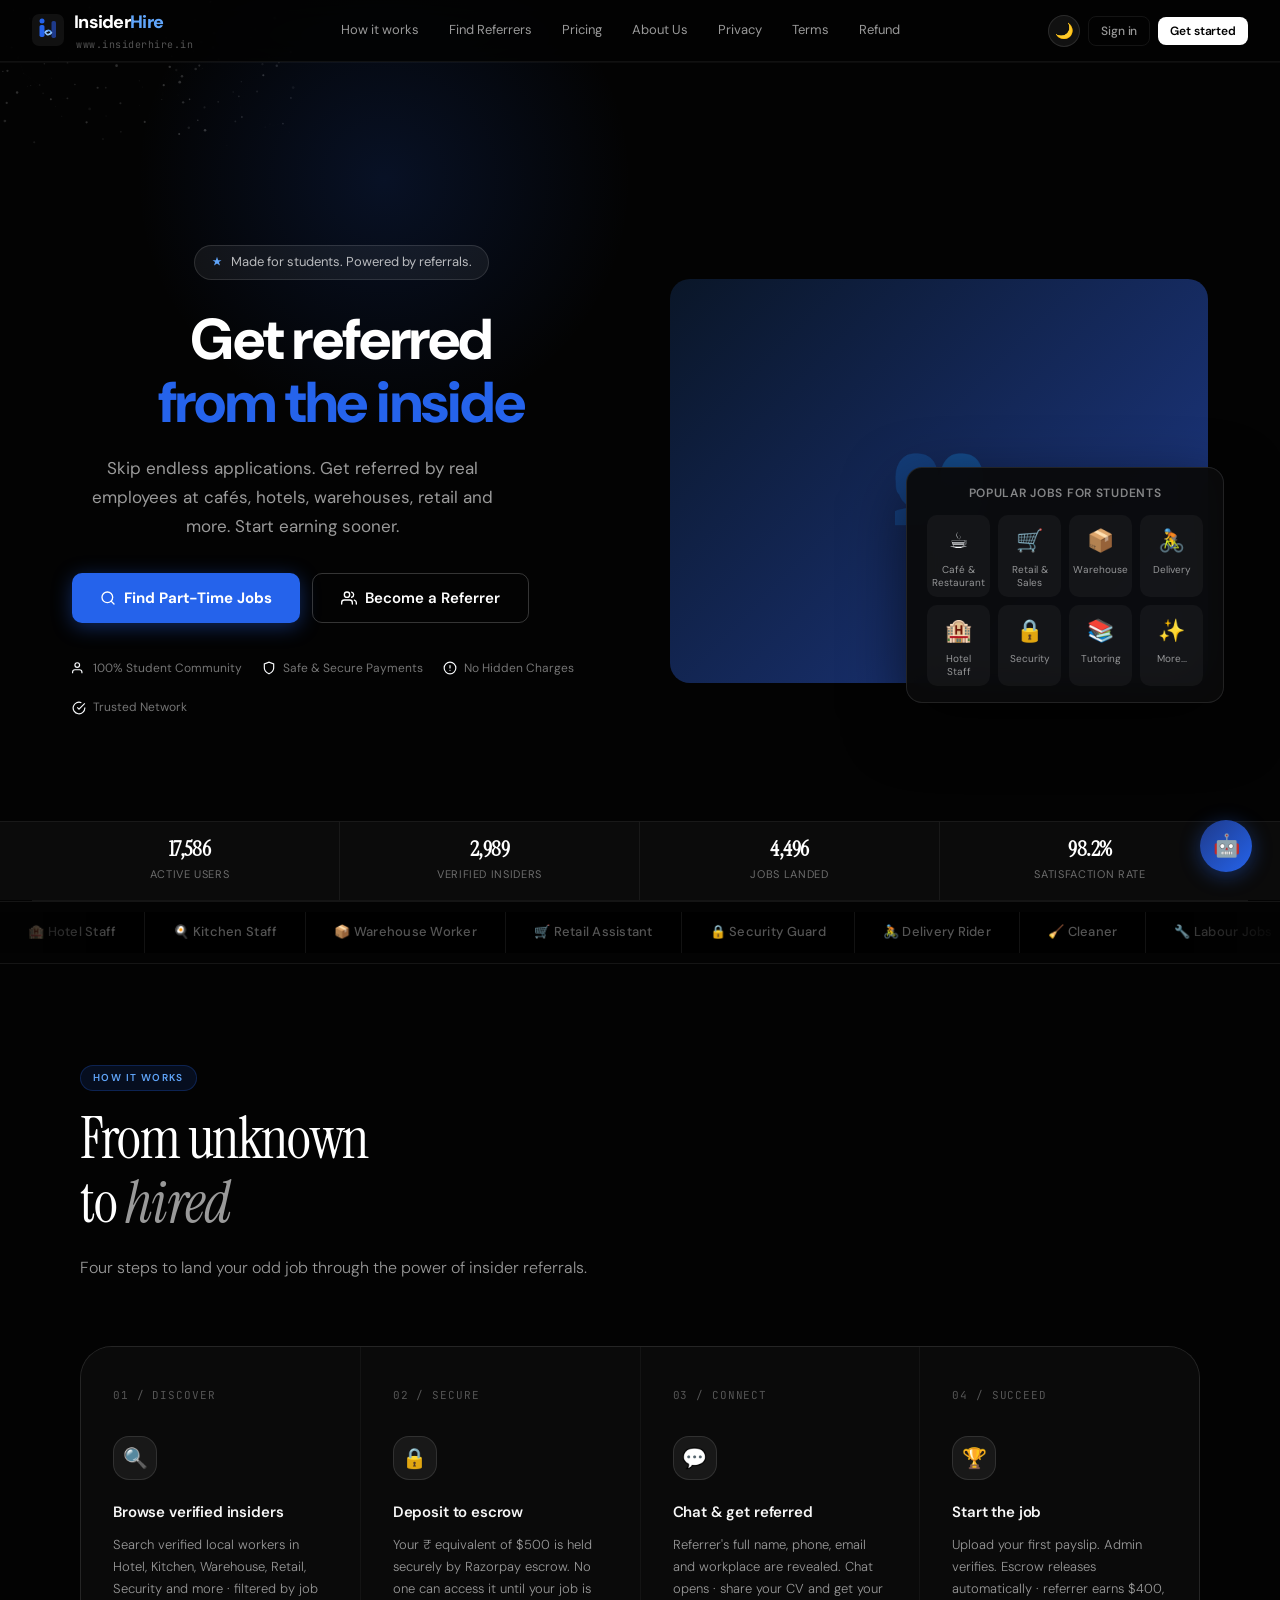
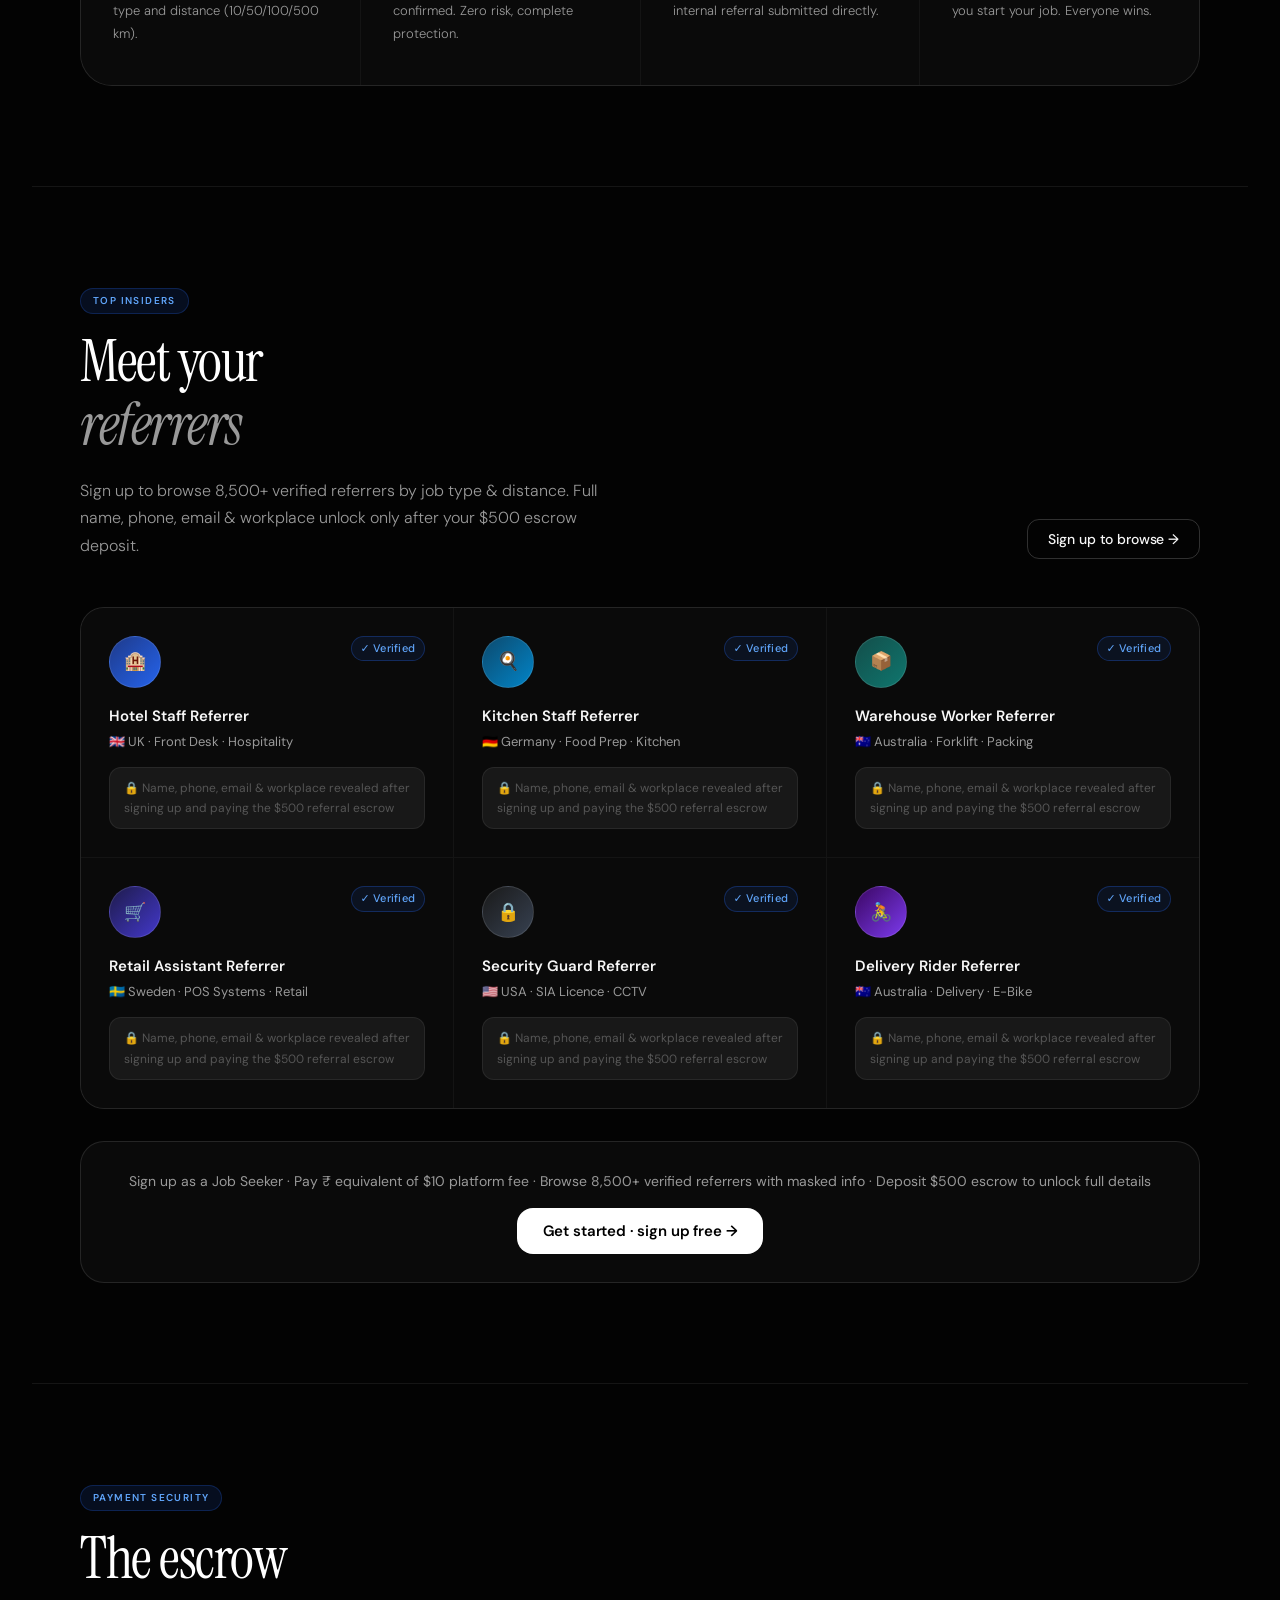
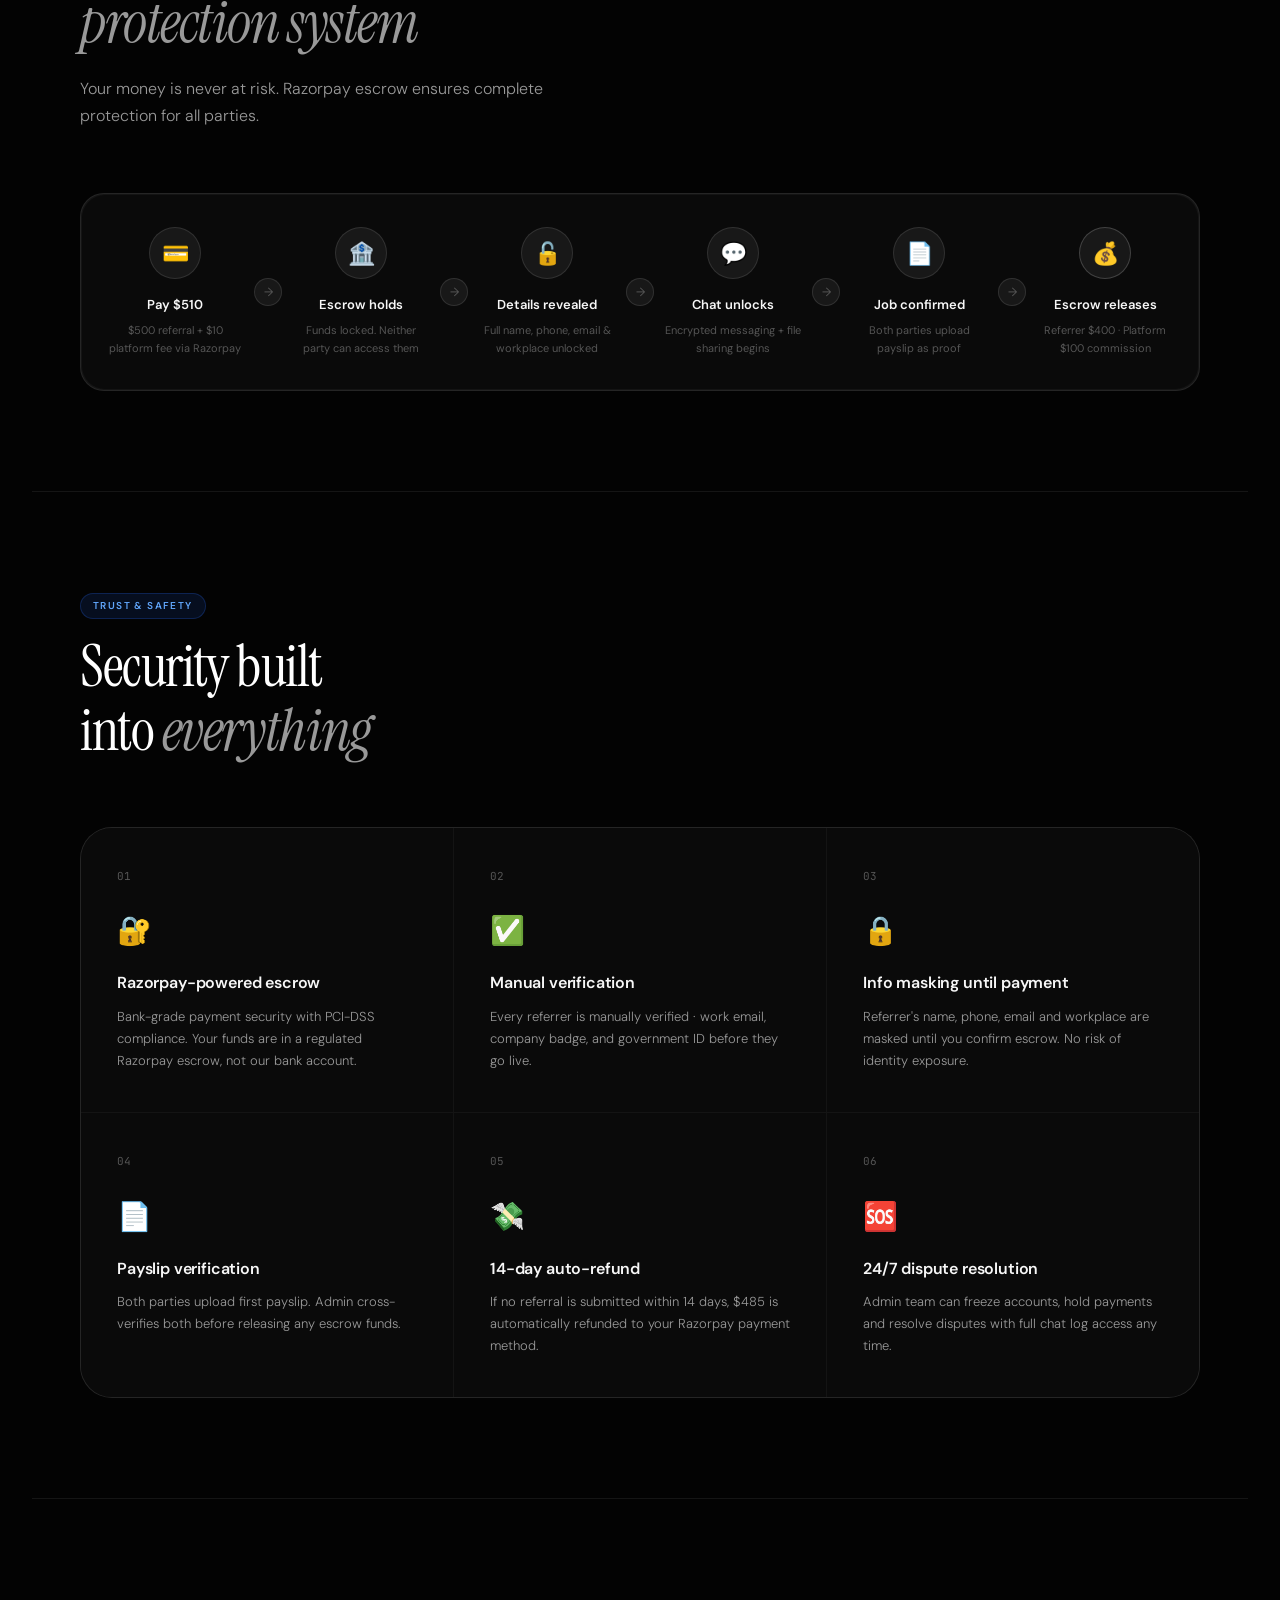
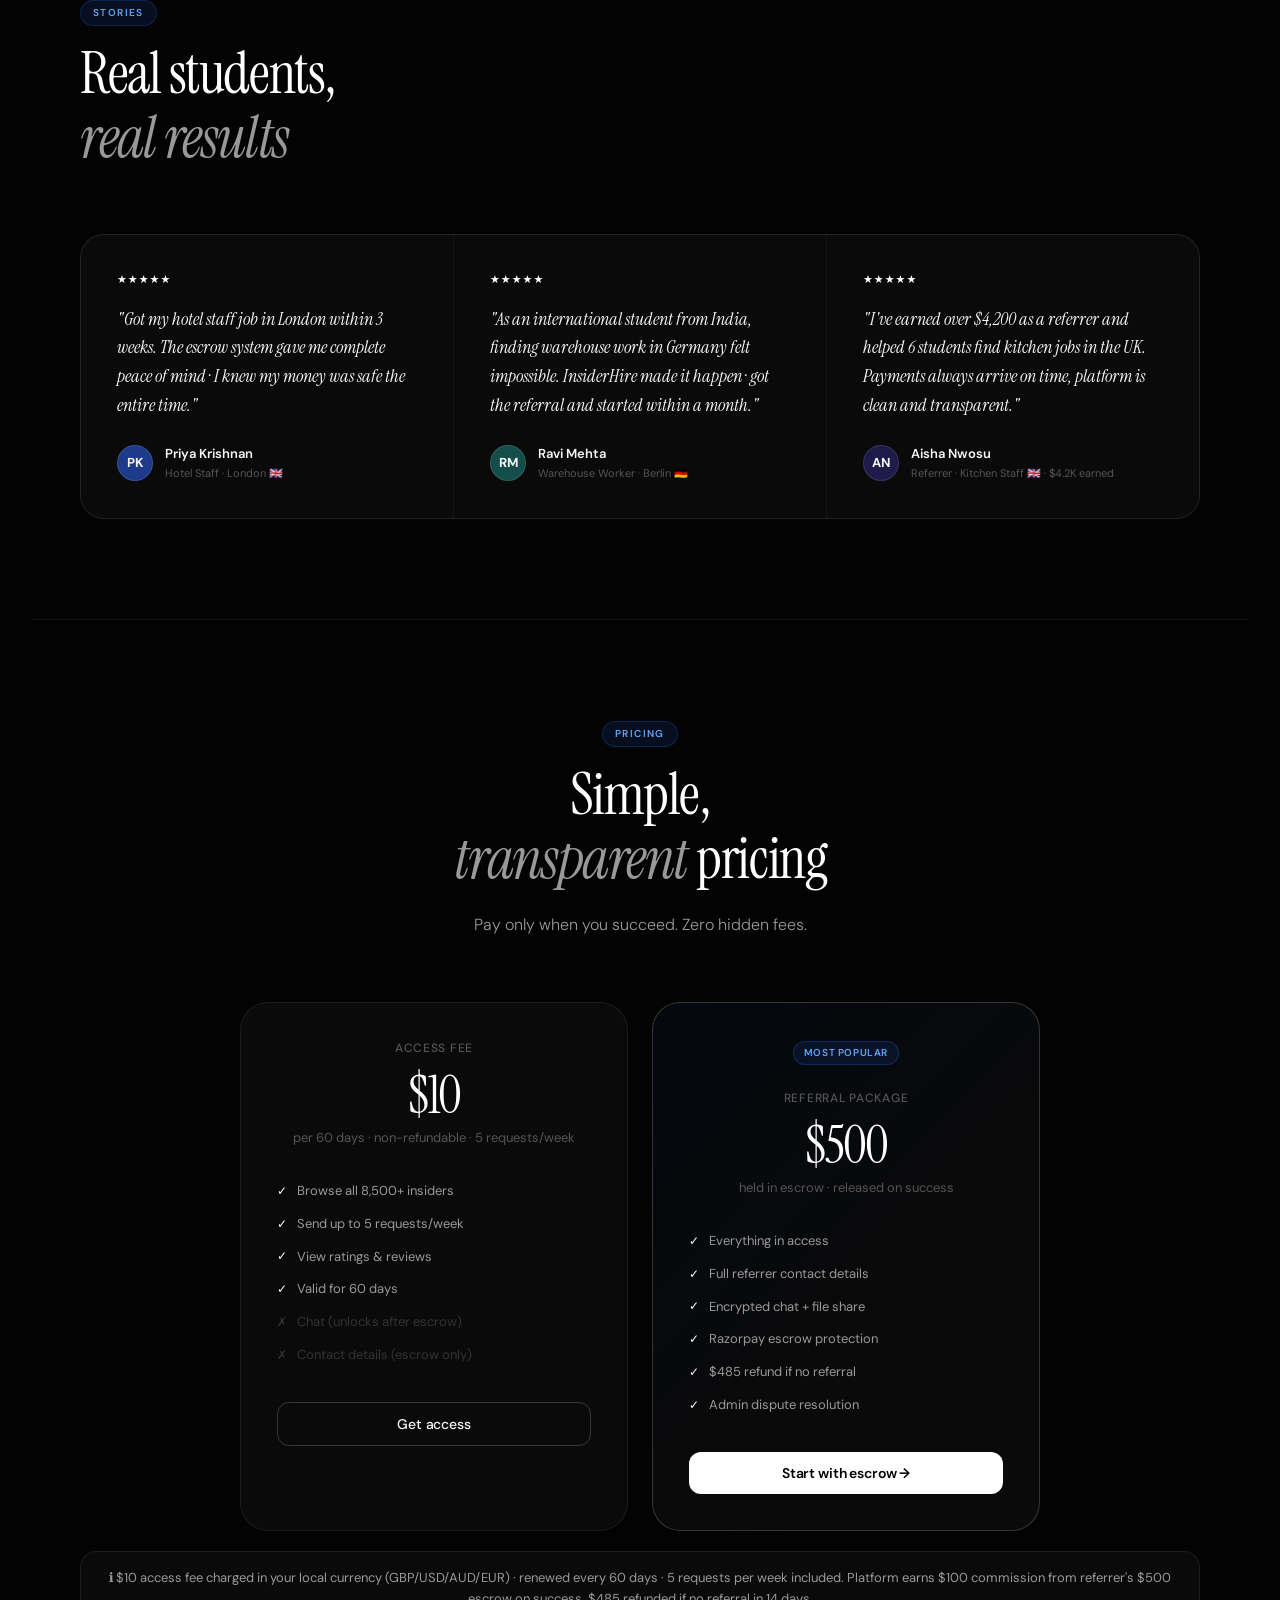
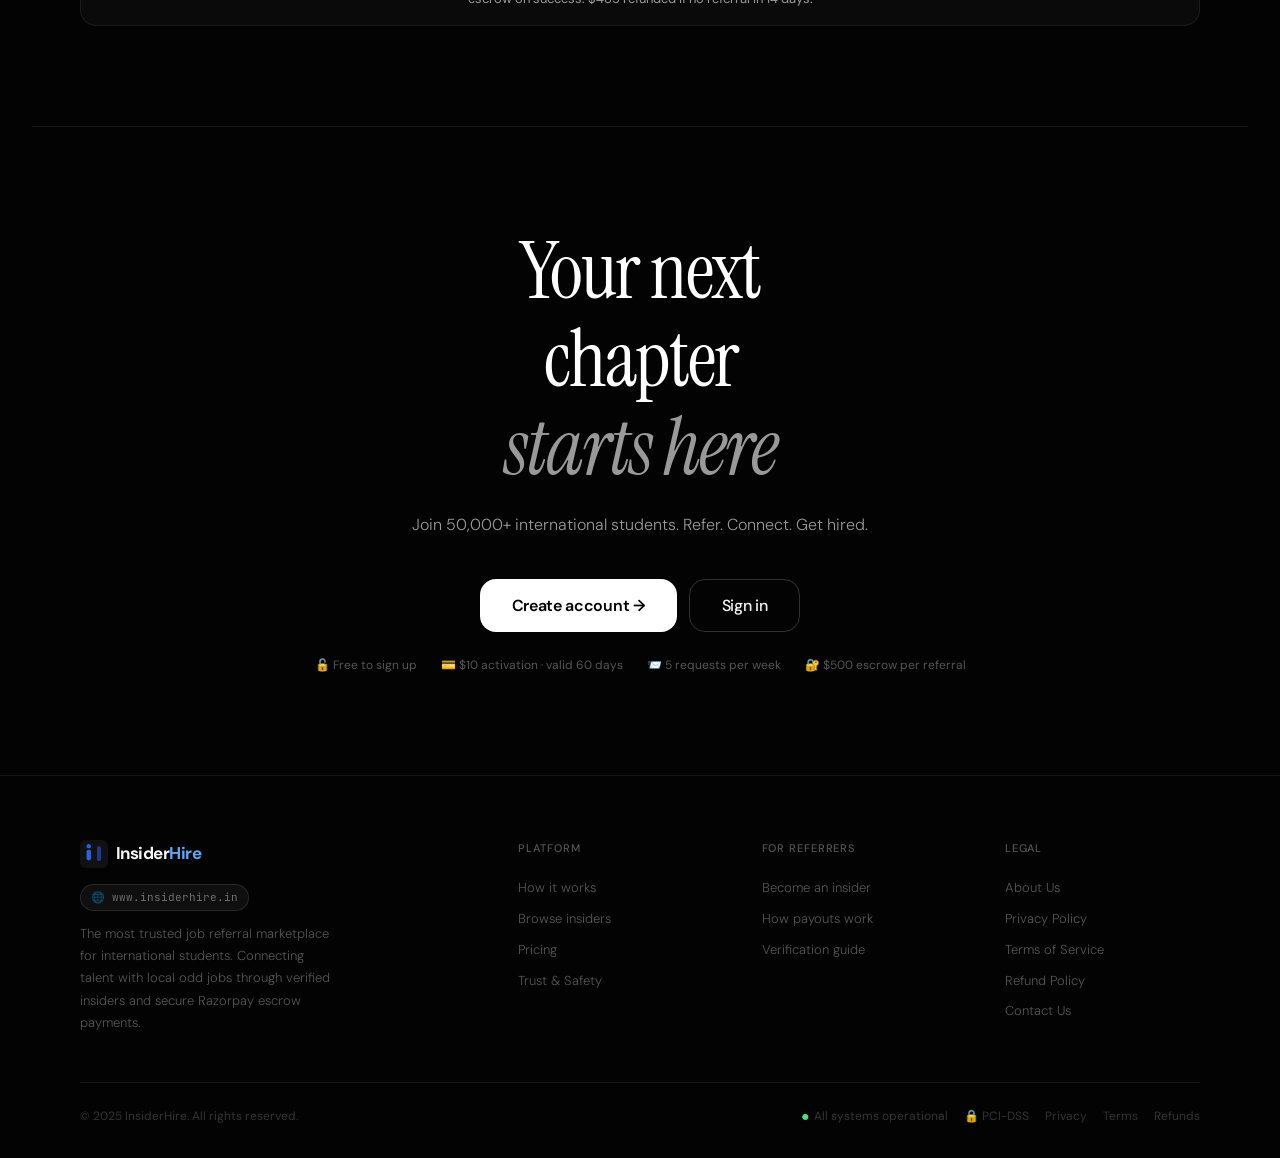
==== index.html @ a600d94b "Add files via upload" ====
<!DOCTYPE html>
<html lang="en">
<head>
<!-- InsiderHire · www.insiderhire.in · Refer. Connect. Get Hired. -->
<meta charset="UTF-8">
<meta name="viewport" content="width=device-width, initial-scale=1.0">
<title>InsiderHire · Refer. Connect. Get Hired.</title>
<meta name="description" content="The world's most trusted job referral marketplace for international students. Find hotel, kitchen, warehouse, retail and other local odd jobs through verified insiders. Secure Razorpay escrow payments. www.insiderhire.in">
<meta name="robots" content="index, follow">
<link rel="canonical" href="https://www.insiderhire.in">

<script src="https://cdn.jsdelivr.net/npm/@supabase/supabase-js@2/dist/umd/supabase.min.js"></script>
<script src="https://checkout.razorpay.com/v1/checkout.js"></script>
<link rel="preconnect" href="https://fonts.googleapis.com">
<link href="https://fonts.googleapis.com/css2?family=Instrument+Serif:ital@0;1&family=DM+Sans:ital,opsz,wght@0,9..40,300;0,9..40,400;0,9..40,500;0,9..40,600;1,9..40,300&family=JetBrains+Mono:wght@400;500&display=swap" rel="stylesheet">

<!-- ============================================================
     INSIDERHIRE CONFIG
     Only Supabase URL + anon key live here · both are intentionally
     public (Supabase anon key is designed to be client-side).
     RAZORPAY_KEY_ID and GOOGLE_MAPS_API_KEY are fetched at startup
     from the Supabase Edge Function "public-config" and never appear
     in frontend source code.
     ============================================================ -->
<script>
window.INSIDERHIRE_CONFIG = {
  SUPABASE_URL:      'https://aqrxtgvaggwnyhixnohw.supabase.co',
  SUPABASE_ANON_KEY: 'eyJhbGciOiJIUzI1NiIsInR5cCI6IkpXVCJ9.eyJpc3MiOiJzdXBhYmFzZSIsInJlZiI6ImFxcnh0Z3ZhZ2d3bnloaXhub2h3Iiwicm9sZSI6ImFub24iLCJpYXQiOjE3Nzc4MjU0NTAsImV4cCI6MjA5MzQwMTQ1MH0.E3wOAn8Z9d-lyZQk5elQxQKrU9Vh5fFyC9HP02kiCa8'
};
</script>
<style>
/* background set by JS */
:root{--black:#000000;--bg:#030303;--surface:#0a0a0a;--elevated:#111111;--elevated-2:#181818;--border:rgba(255,255,255,0.07);--border-md:rgba(255,255,255,0.11);--border-strong:rgba(255,255,255,0.18);--white:#ffffff;--text-1:#f7f7f7;--text-2:#999999;--text-3:#555555;--text-4:#333333;--blue:#2563EB;--blue-light:#60A5FA;--blue-dim:rgba(37,99,235,0.12);--blue-glow:rgba(37,99,235,0.3);--green:#16a34a;--green-dim:rgba(22,163,74,0.12);--red:#dc2626;--red-dim:rgba(220,38,38,0.12);--amber:#d97706;--amber-dim:rgba(217,119,6,0.12);--font-serif:'Instrument Serif',Georgia,serif;--font-body:'DM Sans',system-ui,sans-serif;--font-mono:'JetBrains Mono',monospace;--r-sm:4px;--r-md:8px;--r-lg:12px;--r-xl:16px;--r-2xl:24px;--r-full:9999px;--t:200ms cubic-bezier(0.4,0,0.2,1);--t-slow:400ms cubic-bezier(0.4,0,0.2,1);--t-spring:500ms cubic-bezier(0.34,1.56,0.64,1)}
html[data-theme="light"]{--black:#f8fafc;--bg:#f1f5f9;--surface:#ffffff;--elevated:#f8fafc;--elevated-2:#e2e8f0;--border:rgba(0,0,0,0.07);--border-md:rgba(0,0,0,0.11);--border-strong:rgba(0,0,0,0.2);--white:#0f172a;--text-1:rgba(0,0,0,0.9);--text-2:rgba(0,0,0,0.58);--text-3:rgba(0,0,0,0.36);--text-4:rgba(0,0,0,0.2);--blue:#2563EB;--blue-light:#1d4ed8;--blue-dim:rgba(37,99,235,0.08);--green-dim:rgba(22,163,74,0.06);--red-dim:rgba(220,38,38,0.06)}
html[data-theme="light"] body{color:#0f172a!important;background:#f1f5f9!important}
/* Dark mode body — always black */
body{background:#030303;color:#f7f7f7}
html[data-theme="light"] .hero{background:#0f172a}
html[data-theme="light"] .hero,.hero *{color:#f8fafc}
html[data-theme="light"] .hero .section-sub{color:rgba(248,250,252,0.7)}
html[data-theme="light"] canvas{opacity:0.15}
html[data-theme="light"] .nav{background:rgba(248,250,252,0.95);border-bottom-color:rgba(0,0,0,0.08)}
html[data-theme="light"] .nav-link{color:rgba(0,0,0,0.65)}
html[data-theme="light"] .nav-wordmark{color:#0f172a}
html[data-theme="light"] .dash-sidebar{background:#ffffff;border-right-color:rgba(0,0,0,0.07)}
html[data-theme="light"] .dash-main{background:#f1f5f9}
html[data-theme="light"] .dash-nav-item{color:rgba(0,0,0,0.65)}
html[data-theme="light"] .dash-nav-item:hover,html[data-theme="light"] .dash-nav-item.active{background:rgba(37,99,235,0.08);color:#1d4ed8}
html[data-theme="light"] .dash-nav-section{color:rgba(0,0,0,0.35)}
html[data-theme="light"] .panel,.stat-card,.req-card{color:#0f172a}
html[data-theme="light"] .stat-val{color:#0f172a}
html[data-theme="light"] .stat-label{color:rgba(0,0,0,0.5)}
html[data-theme="light"] .input{background:#fff;border-color:rgba(0,0,0,0.12);color:#0f172a}
html[data-theme="light"] .input::placeholder{color:rgba(0,0,0,0.3)}
html[data-theme="light"] .btn-ghost{color:rgba(0,0,0,0.65);border-color:rgba(0,0,0,0.12)}
html[data-theme="light"] .btn-ghost:hover{background:rgba(0,0,0,0.05);color:#0f172a}
html[data-theme="light"] .btn-outline{border-color:rgba(0,0,0,0.2);color:#0f172a}
html[data-theme="light"] .modal{background:#fff;color:#0f172a}
html[data-theme="light"] .modal-title{color:#0f172a}
html[data-theme="light"] .modal-sub{color:rgba(0,0,0,0.55)}
html[data-theme="light"] .dropdown-menu{background:#fff;border-color:rgba(0,0,0,0.1)}
html[data-theme="light"] .dropdown-item{color:rgba(0,0,0,0.7)}
html[data-theme="light"] .dropdown-item:hover{background:rgba(0,0,0,0.04);color:#0f172a}
html[data-theme="light"] .footer{background:#050505!important;color:rgba(255,255,255,0.7)!important}
html[data-theme="light"] .footer *{color:rgba(248,250,252,0.7)}
html[data-theme="light"] .footer-bottom{color:rgba(248,250,252,0.5)}
html[data-theme="light"] .section{background:#f1f5f9}
html[data-theme="light"] section{background:#f1f5f9}
html[data-theme="light"] .section-title{color:#0f172a}
html[data-theme="light"] .section-sub{color:rgba(0,0,0,0.55)}
html[data-theme="light"] .step-item{background:#fff;border-color:rgba(0,0,0,0.08)}
html[data-theme="light"] .trust-item{background:#fff}
html[data-theme="light"] .referrer-card{background:#fff;color:#0f172a}
html[data-theme="light"] .r-name{color:#0f172a}
html[data-theme="light"] .r-role{color:rgba(0,0,0,0.55)}
html[data-theme="light"] .price-card{background:#fff;color:#0f172a}
html[data-theme="light"] .price-name,.price-amount{color:#0f172a}
html[data-theme="light"] .price-period,.price-feature{color:rgba(0,0,0,0.55)}
html[data-theme="light"] .data-table th{color:rgba(0,0,0,0.45);background:#f8fafc}
html[data-theme="light"] .data-table td{color:#0f172a;border-color:rgba(0,0,0,0.07)}
html[data-theme="light"] .dash-topbar{background:#fff;border-color:rgba(0,0,0,0.07)}
html[data-theme="light"] .dash-page-title{color:#0f172a}
html[data-theme="light"] .wallet-hero{background:linear-gradient(135deg,#1e3a8a,#2563EB)}
html[data-theme="light"] .chatbot-window{background:#fff;border-color:rgba(0,0,0,0.1)}
html[data-theme="light"] .chat-msgs,.chatbot-messages{background:#f8fafc}
*,*::before,*::after{box-sizing:border-box;margin:0;padding:0}
html{scroll-behavior:smooth;-webkit-font-smoothing:antialiased;-moz-osx-font-smoothing:grayscale}
body{font-family:var(--font-body);background:var(--black);color:var(--text-1);line-height:1.6;overflow-x:hidden;font-size:15px;font-weight:400}
a{color:inherit;text-decoration:none}
button{cursor:pointer;border:none;background:none;font-family:inherit}
input,select,textarea{font-family:inherit}
::selection{background:rgba(96,165,250,0.2);color:var(--blue-light)}
::-webkit-scrollbar{width:4px}::-webkit-scrollbar-track{background:var(--black)}::-webkit-scrollbar-thumb{background:var(--border-strong);border-radius:99px}
@keyframes fadeUp{from{opacity:0;transform:translateY(24px)}to{opacity:1;transform:translateY(0)}}
@keyframes fadeIn{from{opacity:0}to{opacity:1}}
@keyframes slideDown{from{opacity:0;transform:translateY(-8px)}to{opacity:1;transform:translateY(0)}}
@keyframes scalePop{from{opacity:0;transform:scale(0.94)}to{opacity:1;transform:scale(1)}}
@keyframes pulse{0%,100%{opacity:1}50%{opacity:0.4}}
@keyframes spin{to{transform:rotate(360deg)}}
@keyframes marquee{from{transform:translateX(0)}to{transform:translateX(-50%)}}
@keyframes modalIn{from{opacity:0;transform:scale(0.95) translateY(12px)}to{opacity:1;transform:scale(1) translateY(0)}}
@keyframes toastIn{from{opacity:0;transform:translateX(20px)}to{opacity:1;transform:translateX(0)}}
@keyframes dotBlink{0%,100%{opacity:1}50%{opacity:0}}
@keyframes progressWidth{from{width:0}to{width:var(--w)}}
.hidden{display:none!important}
.page{display:none;min-height:100vh;animation:fadeIn .3s ease;background:var(--bg)}
.page.active{display:block}
.serif{font-family:var(--font-serif)}.mono{font-family:var(--font-mono)}.text-blue{color:var(--blue-light)}.text-muted{color:var(--text-2)}.text-dim{color:var(--text-3)}
.reveal{opacity:0;transform:translateY(20px);transition:opacity .7s cubic-bezier(.34,1.2,.64,1),transform .7s cubic-bezier(.34,1.2,.64,1)}
.reveal.in{opacity:1;transform:translateY(0)}.reveal.delay-1{transition-delay:.1s}.reveal.delay-2{transition-delay:.2s}.reveal.delay-3{transition-delay:.3s}.reveal.delay-4{transition-delay:.4s}.reveal.delay-5{transition-delay:.5s}
.btn{display:inline-flex;align-items:center;justify-content:center;gap:8px;padding:10px 20px;border-radius:var(--r-lg);font-size:14px;font-weight:500;transition:all var(--t);cursor:pointer;border:none;white-space:nowrap;letter-spacing:-0.01em}.btn:active{transform:scale(0.97)}
.btn-white{background:var(--white);color:var(--black);font-weight:600}.btn-white:hover{background:#e8e8e8}
.btn-outline{background:transparent;border:1px solid var(--border-strong);color:var(--text-1)}.btn-outline:hover{background:var(--elevated);border-color:rgba(255,255,255,0.25)}
.btn-ghost{background:transparent;color:var(--text-2);border:1px solid var(--border)}.btn-ghost:hover{background:var(--elevated);color:var(--text-1);border-color:var(--border-md)}
.btn-blue{background:var(--blue);color:white;font-weight:600}.btn-blue:hover{background:#1d4ed8;box-shadow:0 0 20px var(--blue-glow)}
.btn-green{background:var(--green-dim);border:1px solid rgba(22,163,74,.25);color:#4ade80}.btn-green:hover{background:rgba(22,163,74,.2)}
.btn-red{background:var(--red-dim);border:1px solid rgba(220,38,38,.25);color:#f87171}.btn-red:hover{background:rgba(220,38,38,.2)}
.btn-sm{padding:6px 12px;font-size:12px;border-radius:var(--r-md)}.btn-lg{padding:13px 26px;font-size:15px;border-radius:var(--r-xl)}.btn-xl{padding:15px 32px;font-size:16px;border-radius:var(--r-xl);letter-spacing:-0.02em}
.input{width:100%;padding:10px 14px;border-radius:var(--r-lg);border:1px solid var(--border-md);background:var(--elevated);color:var(--text-1);font-family:var(--font-body);font-size:14px;outline:none;transition:all var(--t)}.input:focus{border-color:rgba(255,255,255,0.3);background:var(--elevated-2)}.input::placeholder{color:var(--text-3)}.input-label{font-size:12px;font-weight:500;color:var(--text-2);letter-spacing:0.04em;text-transform:uppercase;margin-bottom:6px;display:block}.input-group{display:flex;flex-direction:column;gap:0}
select.input{appearance:none;cursor:pointer;background-image:url("data:image/svg+xml,%3Csvg xmlns='http://www.w3.org/2000/svg' width='12' height='12' viewBox='0 0 12 12'%3E%3Cpath fill='%23666' d='M2 4l4 4 4-4'/%3E%3C/svg%3E");background-repeat:no-repeat;background-position:right 12px center;padding-right:32px}
.card{background:var(--surface);border:1px solid var(--border);border-radius:var(--r-xl);transition:all var(--t-slow)}.card:hover{border-color:var(--border-md)}.card-elevated{background:var(--elevated);border:1px solid var(--border-md)}
.panel{background:var(--surface);border:1px solid var(--border);border-radius:var(--r-2xl);overflow:hidden;transition:border-color var(--t)}.panel-header{padding:18px 24px;border-bottom:1px solid var(--border);display:flex;align-items:center;justify-content:space-between}.panel-title{font-size:14px;font-weight:600;letter-spacing:-0.01em}.panel-body{padding:24px}
.badge{display:inline-flex;align-items:center;gap:5px;padding:3px 9px;border-radius:var(--r-full);font-size:11px;font-weight:500;letter-spacing:0.02em}.badge-white{background:var(--elevated-2);border:1px solid var(--border-md);color:var(--text-2)}.badge-blue{background:var(--blue-dim);border:1px solid rgba(37,99,235,.25);color:var(--blue-light)}.badge-green{background:var(--green-dim);border:1px solid rgba(22,163,74,.25);color:#4ade80}.badge-red{background:var(--red-dim);border:1px solid rgba(220,38,38,.25);color:#f87171}.badge-amber{background:var(--amber-dim);border:1px solid rgba(217,119,6,.25);color:#fbbf24}.badge-verified{background:rgba(37,99,235,.1);border:1px solid rgba(37,99,235,.3);color:var(--blue-light)}
.nav{position:fixed;top:0;left:0;right:0;z-index:1000;height:62px;display:flex;align-items:center;padding:0 32px;background:rgba(3,3,3,0.85);backdrop-filter:blur(24px);-webkit-backdrop-filter:blur(24px);border-bottom:1px solid rgba(255,255,255,0.06);box-shadow:0 1px 0 rgba(255,255,255,0.04)}.nav-logo{display:flex;align-items:center;gap:10px;cursor:pointer;flex-shrink:0}.nav-logo-svg{width:32px;height:32px}.nav-wordmark{font-family:var(--font-body);font-size:18px;font-weight:800;letter-spacing:-0.04em;color:var(--white)}.nav-wordmark span{color:var(--blue-light)}.nav-domain{font-size:10px;font-family:var(--font-mono);color:var(--text-3);letter-spacing:0.05em;margin-left:2px;margin-top:1px}.nav-links{display:flex;align-items:center;gap:2px;margin:0 auto}.nav-link{padding:6px 14px;border-radius:var(--r-md);font-size:13px;color:var(--text-2);cursor:pointer;transition:all var(--t);font-weight:400}.nav-link:hover{color:var(--text-1);background:var(--elevated)}.nav-link.active{color:var(--text-1)}.nav-actions{display:flex;align-items:center;gap:8px;flex-shrink:0}.nav-avatar{width:32px;height:32px;border-radius:50%;border:1px solid var(--border-md);display:flex;align-items:center;justify-content:center;font-size:12px;font-weight:700;background:var(--elevated);cursor:pointer;transition:all var(--t)}.nav-avatar:hover{border-color:var(--border-strong)}
.section{padding:100px 32px;background:var(--bg)}.container{max-width:1120px;margin:0 auto}.section-label{font-size:10px;font-weight:600;letter-spacing:0.14em;text-transform:uppercase;color:var(--blue-light);margin-bottom:16px;display:inline-flex;align-items:center;gap:8px;padding:4px 12px;border-radius:var(--r-full);background:var(--blue-dim);border:1px solid rgba(37,99,235,0.25)}.section-label::before{display:none}.section-title{font-family:var(--font-serif);font-size:clamp(34px,5vw,58px);font-weight:400;letter-spacing:-0.025em;line-height:1.1;margin-bottom:20px;color:var(--white)}.section-title em{font-style:italic;color:var(--text-2)}.section-sub{font-size:16px;color:var(--text-2);max-width:520px;line-height:1.7;font-weight:300}.divider{height:1px;background:var(--border);margin:0 32px}
.hero{position:relative;min-height:100vh;display:flex;align-items:center;justify-content:center;text-align:center;overflow:hidden;padding-top:62px}.hero-canvas{position:absolute;inset:0;z-index:0}.hero-grid-overlay{position:absolute;inset:0;z-index:0;opacity:0.04;background-image:linear-gradient(var(--border-strong) 1px,transparent 1px),linear-gradient(90deg,var(--border-strong) 1px,transparent 1px);background-size:80px 80px;mask-image:radial-gradient(ellipse 80% 80% at 50% 50%,black,transparent)}.hero-glow{position:absolute;width:600px;height:600px;border-radius:50%;background:radial-gradient(circle,rgba(37,99,235,0.08) 0%,transparent 70%);left:50%;top:50%;transform:translate(-50%,-50%);z-index:0;pointer-events:none}.hero-content{position:relative;z-index:2;max-width:780px;padding:0 24px;animation:fadeUp .8s ease both}.hero-eyebrow{display:inline-flex;align-items:center;gap:8px;padding:5px 14px;border-radius:var(--r-full);border:1px solid var(--border-md);background:var(--elevated);font-size:12px;color:var(--text-2);margin-bottom:32px;letter-spacing:0.04em}.hero-eyebrow-dot{width:6px;height:6px;border-radius:50%;background:var(--blue-light);animation:dotBlink 2s ease-in-out infinite}.hero-title{font-family:var(--font-serif);font-size:clamp(52px,9vw,96px);font-weight:400;letter-spacing:-0.04em;line-height:0.95;color:var(--white);margin-bottom:28px}.hero-title em{font-style:italic;color:var(--text-2)}.hero-sub{font-size:clamp(15px,2vw,18px);color:var(--text-2);max-width:500px;margin:0 auto 40px;line-height:1.7;font-weight:300}.hero-cta{display:flex;gap:12px;justify-content:center;flex-wrap:wrap}.hero-stats{display:flex;align-items:center;justify-content:center;gap:0;margin-top:80px;border:1px solid var(--border);border-radius:var(--r-xl);background:var(--surface);overflow:hidden;max-width:680px;margin-left:auto;margin-right:auto}.hero-stat{flex:1;padding:24px 20px;text-align:center;border-right:1px solid var(--border)}.hero-stat:last-child{border-right:none}.hero-stat-val{font-family:var(--font-serif);font-size:28px;font-weight:400;color:var(--white);letter-spacing:-0.02em;line-height:1;margin-bottom:6px}.hero-stat-lbl{font-size:11px;color:var(--text-3);text-transform:uppercase;letter-spacing:0.06em}
.marquee-wrap{overflow:hidden;mask-image:linear-gradient(90deg,transparent,black 10%,black 90%,transparent);background:#000}.marquee-track{display:flex;gap:0;width:max-content;animation:marquee 30s linear infinite}.company-pill{padding:10px 28px;border-right:1px solid var(--border);font-size:13px;font-weight:500;color:var(--text-3);white-space:nowrap;letter-spacing:0.02em;transition:color var(--t)}.company-pill:hover{color:var(--text-2)}
.steps-grid{display:grid;grid-template-columns:repeat(4,1fr);gap:1px;background:var(--border);border:1px solid var(--border);border-radius:32px;overflow:hidden;margin-top:64px}.step{padding:40px 32px;background:var(--surface);transition:background var(--t-slow)}.step:hover{background:var(--elevated)}.step-num{font-family:var(--font-mono);font-size:11px;color:var(--text-3);margin-bottom:32px;letter-spacing:0.08em}.step-icon{width:44px;height:44px;border-radius:var(--r-xl);border:1px solid var(--border-md);background:var(--elevated-2);display:flex;align-items:center;justify-content:center;font-size:20px;margin-bottom:20px;transition:all var(--t)}.step:hover .step-icon{border-color:var(--border-strong);background:rgba(255,255,255,0.05)}.step-title{font-size:15px;font-weight:600;margin-bottom:10px;color:var(--text-1);letter-spacing:-0.01em}.step-desc{font-size:13px;color:var(--text-2);line-height:1.7;font-weight:300}
.referrers-grid{display:grid;grid-template-columns:repeat(auto-fill,minmax(300px,1fr));gap:1px;background:var(--border);border:1px solid var(--border);border-radius:var(--r-2xl);overflow:hidden;margin-top:48px}.referrer-card{padding:28px;background:var(--surface);cursor:pointer;transition:background var(--t-slow),box-shadow var(--t-slow);position:relative}.referrer-card:hover{background:var(--elevated)}.referrer-card::after{content:'→';position:absolute;top:28px;right:28px;font-size:16px;color:var(--text-3);transition:all var(--t);opacity:0}.referrer-card:hover::after{opacity:1;transform:translateX(4px)}.r-avatar{width:52px;height:52px;border-radius:50%;display:flex;align-items:center;justify-content:center;font-size:18px;font-weight:700;margin-bottom:16px;border:1px solid var(--border-md);flex-shrink:0}.r-name{font-size:15px;font-weight:600;letter-spacing:-0.01em;margin-bottom:3px}.r-role{font-size:13px;color:var(--text-2);margin-bottom:14px}.r-meta{display:flex;gap:12px;flex-wrap:wrap;font-size:12px;color:var(--text-3);margin-bottom:16px}.r-meta-item{display:flex;align-items:center;gap:4px}.r-tags{display:flex;gap:6px;flex-wrap:wrap;margin-bottom:20px}.r-tag{padding:3px 9px;border-radius:var(--r-full);font-size:11px;background:var(--elevated-2);border:1px solid var(--border);color:var(--text-2)}.r-footer{display:flex;align-items:center;justify-content:space-between;padding-top:16px;border-top:1px solid var(--border)}.r-price{font-family:var(--font-serif);font-size:22px;color:var(--white)}.stars{color:var(--white);font-size:11px;letter-spacing:2px}
.flow-line{display:flex;align-items:stretch;gap:0;overflow-x:auto;padding:1px;border:1px solid var(--border);border-radius:var(--r-2xl);background:var(--border);margin-top:64px}.flow-step{flex:1;min-width:180px;padding:32px 24px;background:var(--surface);text-align:center;position:relative;transition:background var(--t)}.flow-step:hover{background:var(--elevated)}.flow-step:first-child{border-radius:calc(var(--r-2xl) - 1px) 0 0 calc(var(--r-2xl) - 1px)}.flow-step:last-child{border-radius:0 calc(var(--r-2xl) - 1px) calc(var(--r-2xl) - 1px) 0}.flow-arrow{position:absolute;right:-14px;top:50%;transform:translateY(-50%);width:28px;height:28px;border-radius:50%;background:var(--elevated-2);border:1px solid var(--border-md);display:flex;align-items:center;justify-content:center;font-size:12px;color:var(--text-3);z-index:1}.flow-step:last-child .flow-arrow{display:none}.flow-icon-wrap{width:52px;height:52px;border-radius:50%;background:var(--elevated-2);border:1px solid var(--border-md);display:flex;align-items:center;justify-content:center;font-size:22px;margin:0 auto 16px}.flow-title{font-size:13px;font-weight:600;margin-bottom:6px}.flow-desc{font-size:11px;color:var(--text-3);line-height:1.6}
.trust-grid{display:grid;grid-template-columns:repeat(3,1fr);gap:1px;background:var(--border);border:1px solid var(--border);border-radius:32px;overflow:hidden;margin-top:64px}.trust-item{padding:40px 36px;background:var(--surface);transition:background var(--t-slow)}.trust-item:hover{background:var(--elevated)}.trust-num{font-family:var(--font-mono);font-size:11px;color:var(--text-3);margin-bottom:24px}.trust-icon{font-size:28px;margin-bottom:16px}.trust-title{font-size:16px;font-weight:600;margin-bottom:10px;letter-spacing:-0.01em}.trust-desc{font-size:13px;color:var(--text-2);line-height:1.7;font-weight:300}
.pricing-grid{display:grid;grid-template-columns:repeat(2,1fr);gap:24px;max-width:800px;margin:64px auto 0}.price-card{padding:36px;border-radius:28px;border:1px solid var(--border);background:var(--surface);position:relative;overflow:hidden;transition:border-color var(--t-slow),box-shadow var(--t-slow)}.price-card:hover{box-shadow:0 8px 32px rgba(0,0,0,0.4)}.price-card.featured{border-color:var(--border-strong);background:linear-gradient(135deg,rgba(37,99,235,0.05) 0%,var(--surface) 60%)}.price-card.featured:hover{border-color:rgba(255,255,255,0.22)}.price-card:not(.featured):hover{border-color:var(--border-md)}.price-tag{display:inline-block;padding:3px 10px;border-radius:var(--r-full);font-size:10px;font-weight:600;letter-spacing:0.06em;text-transform:uppercase;background:var(--blue-dim);border:1px solid rgba(37,99,235,.3);color:var(--blue-light);margin-bottom:24px}.price-name{font-size:12px;font-weight:500;color:var(--text-3);text-transform:uppercase;letter-spacing:0.06em;margin-bottom:12px}.price-amount{font-family:var(--font-serif);font-size:52px;font-weight:400;letter-spacing:-0.04em;color:var(--white);line-height:1;margin-bottom:6px}.price-period{font-size:13px;color:var(--text-3);margin-bottom:32px}.price-features{margin-bottom:36px;display:flex;flex-direction:column;gap:12px}.price-feature{display:flex;align-items:center;gap:10px;font-size:13px;color:var(--text-2)}.price-feature-check{color:var(--white);font-size:12px;flex-shrink:0}.price-feature-x{color:var(--text-4);font-size:12px;flex-shrink:0}.price-feature.disabled{color:var(--text-4)}
.testimonials-grid{display:grid;grid-template-columns:repeat(3,1fr);gap:1px;background:var(--border);border:1px solid var(--border);border-radius:var(--r-2xl);overflow:hidden;margin-top:64px}.testi{padding:36px;background:var(--surface);transition:background var(--t-slow)}.testi:hover{background:var(--elevated)}.testi-quote{font-family:var(--font-serif);font-size:18px;font-weight:400;line-height:1.6;color:var(--text-1);margin-bottom:24px;font-style:italic}.testi-author{display:flex;align-items:center;gap:12px}.testi-avatar{width:36px;height:36px;border-radius:50%;border:1px solid var(--border-md);display:flex;align-items:center;justify-content:center;font-size:13px;font-weight:700}.testi-name{font-size:13px;font-weight:600}.testi-role{font-size:11px;color:var(--text-3)}.testi-stars{color:var(--white);font-size:11px;letter-spacing:1px;margin-bottom:16px}
.dash{display:grid;grid-template-columns:220px 1fr;min-height:100vh;background:var(--black)}.dash-sidebar{background:var(--bg);border-right:1px solid var(--border);padding:20px 12px;display:flex;flex-direction:column;position:sticky;top:0;height:100vh;overflow-y:auto}.dash-logo-area{padding:8px 10px 20px;border-bottom:1px solid var(--border);margin-bottom:16px}.dash-nav-section{font-size:10px;font-weight:500;color:var(--text-4);text-transform:uppercase;letter-spacing:0.08em;padding:8px 10px 4px;margin-top:8px}.dash-nav-item{display:flex;align-items:center;gap:10px;padding:8px 10px;border-radius:var(--r-md);cursor:pointer;transition:all var(--t);font-size:13px;color:var(--text-2);margin-bottom:1px;position:relative}.dash-nav-item:hover{background:var(--elevated);color:var(--text-1)}.dash-nav-item.active{background:var(--elevated);color:var(--text-1)}.dash-nav-icon{width:16px;text-align:center;font-size:14px;flex-shrink:0}.dash-nav-badge{margin-left:auto;min-width:18px;height:18px;border-radius:var(--r-full);background:var(--blue);color:white;font-size:10px;font-weight:600;display:flex;align-items:center;justify-content:center;padding:0 5px}.dash-user-area{border-top:1px solid var(--border);padding-top:12px;margin-top:auto;display:flex;align-items:center;gap:10px;padding:12px 10px}.dash-main{display:flex;flex-direction:column;min-height:100vh}.dash-topbar{height:60px;border-bottom:1px solid var(--border);display:flex;align-items:center;justify-content:space-between;padding:0 28px;background:var(--bg);position:sticky;top:0;z-index:100;flex-shrink:0}.dash-page-title{font-size:15px;font-weight:600;letter-spacing:-0.01em}.dash-content{padding:28px;flex:1;overflow-y:auto}.dash-sub-page{display:none;animation:fadeIn .25s ease}.dash-sub-page.active{display:block}
.stats-row{display:grid;grid-template-columns:repeat(4,1fr);gap:1px;background:var(--border);border:1px solid var(--border);border-radius:var(--r-xl);overflow:hidden;margin-bottom:24px}.stat-card{padding:24px;background:var(--surface)}.stat-label{font-size:11px;text-transform:uppercase;letter-spacing:0.06em;color:var(--text-3);margin-bottom:8px;font-weight:500}.stat-val{font-family:var(--font-serif);font-size:32px;font-weight:400;color:var(--white);letter-spacing:-0.03em;line-height:1;margin-bottom:8px}.stat-change{font-size:12px;display:flex;align-items:center;gap:4px}.stat-up{color:#4ade80}.stat-down{color:#f87171}.stat-neutral{color:var(--text-3)}
.progress-bar-wrap{height:4px;background:var(--elevated-2);border-radius:99px;overflow:hidden}.progress-bar-fill{height:100%;border-radius:99px;background:var(--white);transition:width 1s cubic-bezier(.34,1.2,.64,1)}
.data-table{width:100%;border-collapse:collapse;font-size:13px}.data-table th{padding:10px 16px;text-align:left;border-bottom:1px solid var(--border);font-size:11px;text-transform:uppercase;letter-spacing:0.06em;color:var(--text-3);font-weight:500}.data-table td{padding:14px 16px;border-bottom:1px solid var(--border);color:var(--text-2);vertical-align:middle}.data-table tr:last-child td{border-bottom:none}.data-table tr:hover td{background:var(--elevated);color:var(--text-1)}
.chat-layout{display:grid;grid-template-columns:260px 1fr;height:calc(100vh - 60px);overflow:hidden}.chat-list{border-right:1px solid var(--border);overflow-y:auto}.chat-list-header{padding:16px;border-bottom:1px solid var(--border);font-size:13px;font-weight:600}.chat-list-item{padding:14px 16px;cursor:pointer;transition:background var(--t);border-bottom:1px solid var(--border);display:flex;gap:10px;align-items:flex-start}.chat-list-item:hover{background:var(--elevated)}.chat-list-item.active{background:var(--elevated);border-left:2px solid var(--white)}.chat-av{width:38px;height:38px;border-radius:50%;display:flex;align-items:center;justify-content:center;font-size:13px;font-weight:700;flex-shrink:0;border:1px solid var(--border-md)}.chat-main-area{display:flex;flex-direction:column}.chat-header-area{padding:16px 20px;border-bottom:1px solid var(--border);display:flex;align-items:center;justify-content:space-between;flex-shrink:0;background:var(--bg)}.chat-msgs{flex:1;overflow-y:auto;padding:20px;display:flex;flex-direction:column;gap:14px}.msg{max-width:60%;display:flex;gap:8px;align-items:flex-end}.msg.sent{margin-left:auto;flex-direction:row-reverse}.msg-bubble{padding:10px 14px;border-radius:16px;font-size:14px;line-height:1.5}.msg.recv .msg-bubble{background:var(--elevated);border:1px solid var(--border-md);border-bottom-left-radius:4px}.msg.sent .msg-bubble{background:var(--white);color:var(--black);border-bottom-right-radius:4px;font-weight:500}.msg-time{font-size:10px;color:var(--text-3);margin-top:4px}.msg.sent .msg-time{text-align:right}.chat-input-area{padding:14px 20px;border-top:1px solid var(--border);background:var(--bg);flex-shrink:0}.chat-input-row{display:flex;align-items:center;gap:8px;padding:8px 16px;border-radius:var(--r-full);border:1px solid var(--border-md);background:var(--elevated);transition:border-color var(--t)}.chat-input-row:focus-within{border-color:var(--border-strong)}.chat-field{flex:1;background:none;border:none;outline:none;color:var(--text-1);font-size:14px;font-family:var(--font-body)}.chat-field::placeholder{color:var(--text-3)}.chat-send{width:32px;height:32px;border-radius:50%;background:var(--white);color:var(--black);display:flex;align-items:center;justify-content:center;cursor:pointer;font-size:14px;flex-shrink:0;transition:all var(--t)}.chat-send:hover{background:#ddd;transform:scale(1.05)}.escrow-bar{margin:8px 20px;padding:10px 14px;border-radius:var(--r-lg);background:var(--blue-dim);border:1px solid rgba(37,99,235,.2);font-size:12px;color:var(--blue-light);display:flex;align-items:center;gap:8px}
.wallet-hero{padding:40px;border-radius:var(--r-2xl);border:1px solid var(--border-md);background:var(--surface);position:relative;overflow:hidden;margin-bottom:24px}.wallet-hero::before{content:'';position:absolute;top:-60px;right:-60px;width:240px;height:240px;border-radius:50%;background:radial-gradient(circle,rgba(37,99,235,0.06),transparent);pointer-events:none}.wallet-amount{font-family:var(--font-serif);font-size:56px;font-weight:400;letter-spacing:-0.04em;color:var(--white);line-height:1;margin-bottom:8px}.wallet-amount sup{font-size:28px;vertical-align:super}.wallet-status{font-size:13px;color:var(--text-2);margin-bottom:28px}.wallet-actions{display:flex;gap:10px;flex-wrap:wrap}
.timeline{position:relative;padding-left:24px}.timeline::before{content:'';position:absolute;left:7px;top:6px;bottom:6px;width:1px;background:linear-gradient(180deg,var(--white),var(--text-3),transparent)}.tl-item{position:relative;margin-bottom:24px;padding-left:12px}.tl-dot{position:absolute;left:-17px;top:5px;width:10px;height:10px;border-radius:50%;background:var(--white);border:2px solid var(--black);box-shadow:0 0 0 2px var(--white)}.tl-dot.muted{background:var(--text-3);box-shadow:0 0 0 2px var(--text-3)}.tl-title{font-size:13px;font-weight:600;margin-bottom:3px}.tl-desc{font-size:12px;color:var(--text-2);line-height:1.6}.tl-time{font-size:10px;color:var(--text-3);margin-top:4px;font-family:var(--font-mono)}
.req-card{padding:20px 24px;border-radius:var(--r-xl);border:1px solid var(--border);background:var(--surface);display:flex;align-items:center;gap:16px;flex-wrap:wrap;margin-bottom:12px;transition:border-color var(--t)}.req-card:hover{border-color:var(--border-md)}
.search-bar{display:flex;align-items:center;gap:8px;flex-wrap:wrap;margin-bottom:24px}.search-wrap{flex:1;min-width:200px;display:flex;align-items:center;gap:8px;padding:9px 14px;border-radius:var(--r-lg);border:1px solid var(--border-md);background:var(--surface);transition:border-color var(--t)}.search-wrap:focus-within{border-color:var(--border-strong)}.search-field{background:none;border:none;outline:none;flex:1;color:var(--text-1);font-size:13px;font-family:var(--font-body)}.search-field::placeholder{color:var(--text-3)}.filter-pill{padding:7px 14px;border-radius:var(--r-full);font-size:12px;border:1px solid var(--border);background:var(--surface);color:var(--text-2);cursor:pointer;transition:all var(--t)}.filter-pill.on{border-color:var(--white);background:var(--white);color:var(--black);font-weight:500}.filter-pill:hover:not(.on){border-color:var(--border-md);color:var(--text-1)}
.modal-overlay{position:fixed;inset:0;z-index:2000;background:rgba(0,0,0,0.85);backdrop-filter:blur(8px);display:none;align-items:center;justify-content:center;padding:20px}.modal-overlay.open{display:flex}.modal{background:var(--surface);border:1px solid var(--border-md);border-radius:var(--r-2xl);padding:40px;width:100%;max-width:420px;position:relative;animation:modalIn .25s ease both;box-shadow:0 20px 60px rgba(0,0,0,0.8)}.modal-x{position:absolute;top:14px;right:14px;width:28px;height:28px;border-radius:var(--r-md);background:var(--elevated);border:1px solid var(--border);display:flex;align-items:center;justify-content:center;cursor:pointer;font-size:14px;color:var(--text-2);transition:all var(--t)}.modal-x:hover{background:var(--elevated-2);color:var(--text-1)}.modal-logo-area{text-align:center;margin-bottom:28px}.modal-title{font-family:var(--font-serif);font-size:26px;text-align:center;margin-bottom:6px;letter-spacing:-0.02em}.modal-sub{font-size:13px;color:var(--text-2);text-align:center;margin-bottom:28px}.modal-form{display:flex;flex-direction:column;gap:16px}.modal-footer{text-align:center;margin-top:18px;font-size:12px;color:var(--text-3)}.modal-footer a{color:var(--text-2);cursor:pointer;text-decoration:underline;text-underline-offset:3px}.social-btn{width:100%;padding:10px;border:1px solid var(--border-md);border-radius:var(--r-lg);background:var(--elevated);color:var(--text-1);font-size:13px;font-weight:500;display:flex;align-items:center;justify-content:center;gap:8px;cursor:pointer;transition:all var(--t);font-family:var(--font-body)}.social-btn:hover{background:var(--elevated-2);border-color:var(--border-strong)}.or-div{display:flex;align-items:center;gap:12px;color:var(--text-3);font-size:12px}.or-div::before,.or-div::after{content:'';flex:1;height:1px;background:var(--border)}.role-tabs{display:grid;grid-template-columns:1fr 1fr;gap:8px;margin-bottom:20px}.role-tab{padding:14px 12px;border-radius:var(--r-lg);border:1px solid var(--border);background:var(--elevated);cursor:pointer;text-align:center;transition:all var(--t)}.role-tab.on{border-color:var(--white);background:rgba(255,255,255,0.05)}.role-tab-icon{font-size:22px;margin-bottom:6px}.role-tab-name{font-size:13px;font-weight:600;margin-bottom:2px}.role-tab-sub{font-size:11px;color:var(--text-3)}
.toast-area{position:fixed;bottom:24px;right:24px;z-index:9999;display:flex;flex-direction:column;gap:8px}.toast{padding:12px 16px;border-radius:var(--r-lg);border:1px solid var(--border-md);background:var(--elevated-2);display:flex;align-items:center;gap:10px;min-width:260px;animation:toastIn .25s ease;box-shadow:0 8px 24px rgba(0,0,0,0.5);font-size:13px}.toast.success{border-color:rgba(74,222,128,.2);background:rgba(22,163,74,.08)}.toast.error{border-color:rgba(248,113,113,.2);background:rgba(220,38,38,.08)}.toast.info{border-color:rgba(96,165,250,.2);background:rgba(37,99,235,.06)}
.dropdown-wrap{position:relative}.dropdown-menu{position:absolute;top:calc(100% + 8px);right:0;min-width:180px;background:var(--elevated);border:1px solid var(--border-md);border-radius:var(--r-xl);overflow:hidden;z-index:200;display:none;box-shadow:0 8px 24px rgba(0,0,0,0.6);animation:slideDown .15s ease}.dropdown-menu.open{display:block}.dropdown-item{padding:10px 16px;font-size:13px;color:var(--text-2);cursor:pointer;transition:all var(--t);display:flex;align-items:center;gap:10px;border-bottom:1px solid var(--border)}.dropdown-item:last-child{border-bottom:none}.dropdown-item:hover{background:var(--elevated-2);color:var(--text-1)}.dropdown-item.danger{color:var(--red)}
.profile-completion{padding:20px 24px;border-radius:var(--r-xl);border:1px solid var(--border);background:var(--surface);margin-bottom:20px}.completion-header{display:flex;justify-content:space-between;align-items:center;margin-bottom:12px}.completion-pct{font-family:var(--font-serif);font-size:20px;font-weight:400;color:var(--white)}
.dropzone{border:1px dashed var(--border-md);border-radius:var(--r-xl);padding:40px 24px;text-align:center;cursor:pointer;transition:all var(--t)}.dropzone:hover{border-color:var(--border-strong);background:var(--elevated)}
.admin-metric-grid{display:grid;grid-template-columns:repeat(auto-fill,minmax(160px,1fr));gap:1px;background:var(--border);border:1px solid var(--border);border-radius:var(--r-xl);overflow:hidden;margin-bottom:24px}.admin-metric{padding:24px;background:var(--surface);text-align:center}.admin-metric-icon{font-size:22px;margin-bottom:8px}.admin-metric-val{font-family:var(--font-serif);font-size:28px;font-weight:400;color:var(--white);letter-spacing:-0.03em;margin-bottom:4px}.admin-metric-lbl{font-size:11px;color:var(--text-3);text-transform:uppercase;letter-spacing:0.05em}.verify-row{display:flex;align-items:center;justify-content:space-between;gap:12px;padding:18px 24px;border-bottom:1px solid var(--border);flex-wrap:wrap}.verify-row:last-child{border-bottom:none}.dispute-item{padding:20px 24px;border-bottom:1px solid var(--border)}.dispute-item:last-child{border-bottom:none}.dispute-item.urgent{border-left:2px solid var(--red)}.bar-chart{display:flex;align-items:flex-end;gap:8px;height:120px;padding-bottom:16px;border-bottom:1px solid var(--border)}.bar-col{flex:1;display:flex;flex-direction:column;align-items:center;gap:4px;height:100%}.bar-fill-wrap{flex:1;width:100%;display:flex;align-items:flex-end}.bar-fill{width:100%;border-radius:4px 4px 0 0;background:var(--white);min-height:4px;transition:height 1s ease}.bar-lbl{font-size:10px;color:var(--text-3)}
.footer{border-top:1px solid var(--border);padding:64px 32px 32px;background:var(--bg)}.footer-grid{display:grid;grid-template-columns:2fr 1fr 1fr 1fr;gap:48px;margin-bottom:48px}.footer-brand-desc{font-size:13px;color:var(--text-3);line-height:1.7;max-width:260px;margin-top:12px;font-weight:300}.footer-domain-pill{display:inline-flex;align-items:center;gap:6px;padding:4px 10px;border-radius:var(--r-full);border:1px solid rgba(255,255,255,0.1);background:rgba(255,255,255,0.05);font-size:11px;font-family:var(--font-mono);color:rgba(255,255,255,0.4);margin-top:12px}.footer-col-title{font-size:11px;font-weight:500;text-transform:uppercase;letter-spacing:0.08em;color:var(--text-3);margin-bottom:16px}.footer-link{display:block;font-size:13px;color:var(--text-3);padding:5px 0;cursor:pointer;transition:color var(--t);font-weight:300}.footer-link:hover{color:var(--text-1)}.footer-bottom{border-top:1px solid var(--border);padding-top:24px;display:flex;align-items:center;justify-content:space-between;font-size:12px;color:var(--text-4);flex-wrap:wrap;gap:12px}
#loading{position:fixed;inset:0;z-index:9999;background:var(--black);display:flex;align-items:center;justify-content:center;flex-direction:column;gap:20px}.loading-logo{display:flex;align-items:center;gap:10px;animation:fadeUp .5s ease}.loading-wordmark{font-size:22px;font-weight:700;letter-spacing:-0.03em;font-family:var(--font-body)}.loading-wordmark span{color:var(--blue-light)}.loading-bar-bg{width:160px;height:2px;background:var(--elevated-2);border-radius:99px;overflow:hidden}.loading-bar{height:100%;background:var(--white);border-radius:99px;animation:progressWidth 1.4s ease forwards;--w:100%}.loading-text{font-size:11px;color:var(--text-4);font-family:var(--font-mono);letter-spacing:0.05em}
.cursor{width:16px;height:16px;border-radius:50%;background:rgba(255,255,255,0.6);position:fixed;pointer-events:none;z-index:99999;mix-blend-mode:difference;transition:transform .1s ease;transform:translate(-50%,-50%)}
.status-pill{display:inline-flex;align-items:center;gap:4px;padding:3px 9px;border-radius:var(--r-full);font-size:11px;font-weight:500}.st-pending{background:var(--amber-dim);border:1px solid rgba(217,119,6,.25);color:#fbbf24}.st-active{background:var(--blue-dim);border:1px solid rgba(37,99,235,.25);color:var(--blue-light)}.st-done{background:var(--green-dim);border:1px solid rgba(22,163,74,.25);color:#4ade80}.st-rejected{background:var(--red-dim);border:1px solid rgba(220,38,38,.25);color:#f87171}.st-escrow{background:rgba(139,92,246,.12);border:1px solid rgba(139,92,246,.25);color:#c4b5fd}
input[type=range]{width:100%;appearance:none;height:2px;background:var(--elevated-2);border-radius:99px;outline:none;cursor:pointer}input[type=range]::-webkit-slider-thumb{appearance:none;width:14px;height:14px;border-radius:50%;background:var(--white);cursor:grab;border:2px solid var(--black);box-shadow:0 0 0 2px var(--white)}input[type=range]::-webkit-slider-thumb:active{cursor:grabbing;transform:scale(1.2)}
.rzp-pay-btn{width:100%;padding:13px;border-radius:var(--r-lg);background:var(--white);color:var(--black);font-weight:700;font-size:15px;border:none;cursor:pointer;display:flex;align-items:center;justify-content:center;gap:10px;transition:all var(--t);font-family:var(--font-body)}.rzp-pay-btn:hover{background:#e8e8e8;transform:translateY(-1px)}.rzp-pay-btn:active{transform:scale(0.98)}.rzp-pay-btn:disabled{opacity:0.5;cursor:not-allowed}.rzp-note{text-align:center;font-size:11px;color:var(--text-3);margin-top:8px}
#map-container{border-radius:var(--r-xl);overflow:hidden;border:1px solid var(--border);margin-top:10px}.radius-btn{padding:6px 14px;border-radius:var(--r-full);font-size:12px;border:1px solid var(--border);background:var(--surface);color:var(--text-2);cursor:pointer;transition:all var(--t);display:inline-block}.radius-btn.on{border-color:var(--blue-light);background:var(--blue-dim);color:var(--blue-light);font-weight:500}.pac-container{background:var(--elevated)!important;border:1px solid var(--border-md)!important;border-radius:var(--r-lg)!important;box-shadow:0 8px 24px rgba(0,0,0,0.8)!important}.pac-item{padding:10px 14px!important;cursor:pointer!important;font-family:var(--font-body)!important;font-size:13px!important;color:var(--text-2)!important;border-top:1px solid var(--border)!important}.pac-item:hover{background:var(--elevated-2)!important}.pac-item-query{color:var(--text-1)!important}.r-distance{font-size:11px;color:var(--blue-light);background:var(--blue-dim);border:1px solid rgba(37,99,235,0.2);padding:2px 8px;border-radius:var(--r-full);display:inline-block}
.input.error{border-color:rgba(220,38,38,0.5);background:rgba(220,38,38,0.04)}.field-error{font-size:11px;color:#f87171;margin-top:4px}.btn:disabled{opacity:0.5;cursor:not-allowed;pointer-events:none}.btn-loading{position:relative;pointer-events:none;color:transparent!important}.btn-loading::after{content:'';position:absolute;width:14px;height:14px;border:2px solid transparent;border-top-color:white;border-radius:50%;animation:spin .7s linear infinite;top:50%;left:50%;transform:translate(-50%,-50%)}
.job-pref-tile{padding:14px 8px;border-radius:var(--r-xl);border:1px solid var(--border);background:var(--elevated);cursor:pointer;transition:all var(--t);display:flex;flex-direction:column;align-items:center;position:relative}.job-pref-tile:hover{border-color:var(--border-strong);background:var(--elevated-2)}.job-pref-tile.on{border-color:var(--white);background:var(--elevated-2)}.job-pref-tile.on::after{content:'✓';position:absolute;top:6px;right:8px;font-size:11px;font-weight:700;color:var(--white)}
.section-collapsed{display:none}
@media(max-width:900px){
  .dash{grid-template-columns:1fr}
  .dash-sidebar{display:none}
  .steps-grid{grid-template-columns:1fr 1fr}
  .trust-grid{grid-template-columns:1fr}
  .testimonials-grid{grid-template-columns:1fr}
  .footer-grid{grid-template-columns:1fr 1fr}
  .chat-layout{grid-template-columns:1fr}
  .chat-list{display:none}
  .pricing-grid{grid-template-columns:1fr}
  .referrers-grid{grid-template-columns:1fr}
  .flow-line{flex-direction:column}
  .flow-step{border-radius:var(--r-xl)!important;min-width:unset}
  .hero-stats{flex-direction:column;border-radius:var(--r-xl)}
  .hero-stat{border-right:none!important;border-bottom:1px solid var(--border)}
  .hero-stat:last-child{border-bottom:none}
  .modal{padding:24px!important;margin:12px}
  .stats-row{grid-template-columns:1fr 1fr}
  .admin-metric-grid{grid-template-columns:1fr 1fr}
}
@media(max-width:768px){
  /* Hero split → stack on mobile */
  #hero-sec > div[style*="grid-template-columns:1fr 1fr"]{grid-template-columns:1fr!important;gap:32px!important}
  #hero-sec img{aspect-ratio:16/9!important}
  #hero-sec > div > div:last-child > div:last-child{position:static!important;margin-top:16px!important;right:auto!important;bottom:auto!important}
}
@media(max-width:600px){
  .nav-links{display:none}
  .nav{padding:0 16px}
  .section{padding:48px 16px}
  .steps-grid{grid-template-columns:1fr}
  .footer-grid{grid-template-columns:1fr}
  .stats-row{grid-template-columns:1fr}
  .admin-metric-grid{grid-template-columns:1fr 1fr}
  .dash-content{padding:16px!important}
  .dash-topbar{padding:0 14px}
  .req-card{flex-direction:column;align-items:flex-start}
  .wallet-hero{padding:24px!important}
  .wallet-amount{font-size:40px!important}
  .modal{padding:20px!important;border-radius:var(--r-xl)!important}
  .modal-overlay{padding:8px}
  .price-card{padding:24px}
  .trust-grid{grid-template-columns:1fr}
  .verify-row{flex-direction:column;gap:8px}
  .flow-step{padding:20px 16px}
  .section-title{font-size:clamp(30px,9vw,48px)!important}
  #sp-dash-browse > div{grid-template-columns:1fr!important}
  .browse-filter-sidebar{display:none}
  .chat-layout{height:calc(100vh - 120px)}
  #hero-sec{padding:80px 16px 60px!important}
  #hero-sec h1{font-size:36px!important}
}
</style>
</head>
<body>

<div id="loading">
  <div class="loading-logo">
    <svg width="36" height="36" viewBox="0 0 36 36" fill="none"><rect width="36" height="36" rx="8" fill="#111"/><circle cx="11" cy="8" r="3" fill="#2563EB"/><rect x="8" y="13" width="6" height="14" rx="2" fill="#2563EB"/><rect x="22" y="8" width="5" height="19" rx="2" fill="#1e3a8a"/><path d="M14 20.5 C15 18.5 18 17 20 18.5 C22 20 21 23 19 22.5" stroke="#60A5FA" stroke-width="1.8" stroke-linecap="round" fill="none"/><path d="M22 20.5 C21 22.5 18 24 16 22.5 C14 21 15 18 17 18.5" stroke="#93C5FD" stroke-width="1.8" stroke-linecap="round" fill="none"/></svg>
    <div class="loading-wordmark">Insider<span>Hire</span></div>
  </div>
  <div class="loading-bar-bg"><div class="loading-bar"></div></div>
  <div class="loading-text">www.insiderhire.in</div>
</div>


<div class="toast-area" id="toast-area"></div>

<!-- CHATBOT FAB -->
<div id="chatbot-fab" style="position:fixed;bottom:28px;right:28px;z-index:999;width:52px;height:52px;border-radius:50%;background:linear-gradient(135deg,#1e3a8a,#2563EB);display:flex;align-items:center;justify-content:center;font-size:22px;cursor:pointer;box-shadow:0 4px 20px rgba(37,99,235,0.4);transition:transform .2s ease" onclick="openModal('chatbot-modal')" title="Chat with InsiderBot">🤖</div>

<nav class="nav" id="main-nav">
  <div class="nav-logo" onclick="nav('landing')">
    <svg class="nav-logo-svg" viewBox="0 0 32 32" fill="none"><rect width="32" height="32" rx="7" fill="#111"/><circle cx="10" cy="7" r="2.5" fill="#2563EB"/><rect x="7.5" y="11" width="5" height="12" rx="1.8" fill="#2563EB"/><rect x="19.5" y="7" width="4.5" height="17" rx="1.8" fill="#1e3a8a"/><path d="M13 18.5 C13.8 16.8 16 15.8 17.8 16.8 C19.6 17.8 19.2 20.2 17.5 19.8" stroke="#60A5FA" stroke-width="1.6" stroke-linecap="round" fill="none"/><path d="M19.5 18.5 C18.7 20.2 16.5 21.2 14.7 20.2 C12.9 19.2 13.3 16.8 15 17.2" stroke="#93C5FD" stroke-width="1.6" stroke-linecap="round" fill="none"/></svg>
    <div><div class="nav-wordmark">Insider<span>Hire</span></div><div class="nav-domain">www.insiderhire.in</div></div>
  </div>
  <div class="nav-links" id="nav-public">
    <span class="nav-link" onclick="smooth('how-it-works')">How it works</span>
    <span class="nav-link" onclick="smooth('referrers-sec')">Find Referrers</span>
    <span class="nav-link" onclick="smooth('pricing-sec')">Pricing</span>
    <span class="nav-link" onclick="nav('about')">About Us</span>
    <span class="nav-link" onclick="nav('privacy')">Privacy</span>
    <span class="nav-link" onclick="nav('terms')">Terms</span>
    <span class="nav-link" onclick="nav('refund')">Refund</span>
  </div>
  <div class="nav-links" id="nav-dash" style="display:none">
    <!-- Dashboard nav handled by left sidebar · no duplicate links here -->
  </div>
  <div class="nav-actions">
    <!-- Guest buttons -->
    <div id="nav-guest" style="display:flex;align-items:center;gap:8px">
      <button id="theme-toggle-btn-guest" onclick="toggleTheme()"
        style="width:32px;height:32px;border-radius:50%;background:var(--elevated);border:1px solid var(--border-md);display:flex;align-items:center;justify-content:center;cursor:pointer;font-size:15px;transition:all var(--t)"
        title="Toggle light/dark mode">🌙</button>
      <button class="btn btn-ghost btn-sm" onclick="openModal('login-modal')">Sign in</button>
      <button class="btn btn-white btn-sm" onclick="openModal('signup-modal')">Get started</button>
    </div>

    <!-- Logged-in buttons -->
    <div id="nav-user" style="display:none;align-items:center;gap:12px">

      <!-- Theme toggle -->
      <button id="theme-toggle-btn" onclick="toggleTheme()"
        style="width:32px;height:32px;border-radius:50%;background:var(--elevated);border:1px solid var(--border-md);display:flex;align-items:center;justify-content:center;cursor:pointer;font-size:15px;transition:all var(--t);flex-shrink:0"
        title="Toggle light/dark mode">🌙</button>

      <!-- Notifications -->
      <div style="position:relative" id="notif-wrap">
        <div onclick="toggleNotifDropdown()" style="font-size:18px;cursor:pointer;width:32px;height:32px;display:flex;align-items:center;justify-content:center;border-radius:50%;background:var(--elevated);border:1px solid var(--border);transition:all var(--t)" onmouseenter="this.style.borderColor='var(--border-strong)'" onmouseleave="this.style.borderColor='var(--border)'">🔔</div>
        <div id="notif-dropdown" style="display:none;position:absolute;top:calc(100% + 10px);right:0;min-width:220px;background:var(--elevated);border:1px solid var(--border-md);border-radius:var(--r-xl);overflow:hidden;z-index:9999;box-shadow:0 8px 32px rgba(0,0,0,0.7)">
          <div style="padding:12px 16px;border-bottom:1px solid var(--border);font-size:12px;font-weight:600;color:var(--text-2)">Notifications</div>
          <div id="notif-list" style="max-height:280px;overflow-y:auto">
            <div style="padding:16px;text-align:center;font-size:12px;color:var(--text-3)">No new notifications</div>
          </div>
          <div style="padding:10px 16px;border-top:1px solid var(--border);text-align:center">
            <button class="btn btn-ghost btn-sm" style="width:100%;font-size:12px" onclick="closeNotifDropdown();dashNav('dash-overview')">View dashboard →</button>
          </div>
        </div>
      </div>

      <!-- Avatar / Profile dropdown -->
      <div style="position:relative" id="nav-av-wrap">
        <div id="nav-av" onclick="toggleAvatarDropdown()" style="width:32px;height:32px;border-radius:50%;border:1px solid var(--border-md);display:flex;align-items:center;justify-content:center;font-size:12px;font-weight:700;background:linear-gradient(135deg,#1e3a8a,#2563EB);color:var(--blue-light);cursor:pointer;transition:all var(--t);user-select:none" onmouseenter="this.style.borderColor='var(--border-strong)'" onmouseleave="this.style.borderColor='var(--border-md)'">?</div>
        <div id="nav-av-dropdown" style="display:none;position:absolute;top:calc(100% + 10px);right:0;min-width:180px;background:var(--elevated);border:1px solid var(--border-md);border-radius:var(--r-xl);overflow:hidden;z-index:9999;box-shadow:0 8px 32px rgba(0,0,0,0.7)">
          <div style="padding:12px 16px;border-bottom:1px solid var(--border)">
            <div style="font-size:13px;font-weight:600;color:var(--text-1)" id="nav-user-name">User</div>
            <div style="font-size:11px;color:var(--text-3)" id="nav-user-email"></div>
          </div>
          <div style="padding:4px">
            <div class="dropdown-item" style="border-radius:var(--r-md);border-bottom:none" onclick="closeAvatarDropdown();goProfile()">👤 Profile</div>
            <div class="dropdown-item" style="border-radius:var(--r-md);border-bottom:none" onclick="closeAvatarDropdown();goSettings()">⚙️ Settings</div>
            <div class="dropdown-item" style="border-radius:var(--r-md);border-bottom:none" onclick="closeAvatarDropdown();goWallet()">💰 Wallet</div>
            <div style="height:1px;background:var(--border);margin:4px 8px"></div>
            <div class="dropdown-item danger" style="border-radius:var(--r-md);border-bottom:none" onclick="closeAvatarDropdown();doLogout()">← Sign out</div>
          </div>
        </div>
      </div>

    </div>
  </div>
</nav>

<!-- LOGIN MODAL -->
<div class="modal-overlay" id="login-modal">
  <div class="modal">
    <div class="modal-x" onclick="closeModal('login-modal')">✕</div>
    <div class="modal-logo-area"><svg width="40" height="40" viewBox="0 0 40 40" fill="none"><rect width="40" height="40" rx="10" fill="#111"/><circle cx="13" cy="9" r="3" fill="#2563EB"/><rect x="10" y="14" width="6" height="15" rx="2" fill="#2563EB"/><rect x="24" y="9" width="5.5" height="21" rx="2" fill="#1e3a8a"/><path d="M16 22 C17 20 19.5 19 21 20.2 C22.5 21.4 22 23.5 20.5 23" stroke="#60A5FA" stroke-width="1.8" stroke-linecap="round" fill="none"/><path d="M22.5 22 C21.5 24 19 25 17.5 23.8 C16 22.6 16.5 20.5 18 21" stroke="#93C5FD" stroke-width="1.8" stroke-linecap="round" fill="none"/></svg></div>
    <h2 class="modal-title">Welcome back</h2>
    <p class="modal-sub">Sign in to InsiderHire</p>
    <div class="modal-form">
      <button class="social-btn" onclick="doGoogleAuth()"><svg width="16" height="16" viewBox="0 0 18 18"><path fill="#4285F4" d="M17.64 9.2c0-.637-.057-1.251-.164-1.84H9v3.481h4.844c-.209 1.125-.843 2.078-1.796 2.717v2.258h2.908c1.702-1.567 2.684-3.875 2.684-6.615z"/><path fill="#34A853" d="M9 18c2.43 0 4.467-.806 5.956-2.18l-2.908-2.259c-.806.54-1.837.86-3.048.86-2.344 0-4.328-1.584-5.036-3.711H.957v2.332C2.438 15.983 5.482 18 9 18z"/><path fill="#FBBC05" d="M3.964 10.71c-.18-.54-.282-1.117-.282-1.71s.102-1.17.282-1.71V4.958H.957C.347 6.173 0 7.548 0 9s.348 2.827.957 4.042l3.007-2.332z"/><path fill="#EA4335" d="M9 3.58c1.321 0 2.508.454 3.44 1.345l2.582-2.58C13.463.891 11.426 0 9 0 5.482 0 2.438 2.017.957 4.958L3.964 7.29C4.672 5.163 6.656 3.58 9 3.58z"/></svg> Continue with Google</button>
      <button class="social-btn" onclick="doAppleAuth()" style="background:#000;border-color:#333;color:#fff"><svg width="16" height="16" viewBox="0 0 814 1000" fill="white"><path d="M788.1 340.9c-5.8 4.5-108.2 62.2-108.2 190.5 0 148.4 130.3 200.9 134.2 202.2-.6 3.2-20.7 71.9-68.7 141.9-42.8 61.6-87.5 123.1-155.5 123.1s-85.5-39.5-164-39.5c-76 0-103.7 40.8-165.9 40.8s-105-57.8-155.5-127.4C46 376 0 256.1 0 180.6c0-106.2 76-203.9 211.9-203.9 80.9 0 143 53.5 191.9 53.5 45.1 0 119.2-56.4 214.6-56.4 34.2 0 126.6 5.8 194.7 92.3z"/></svg> Continue with Apple</button>
      <div class="or-div"><span>or</span></div>
      <div class="input-group"><label class="input-label">Email</label><input class="input" type="email" placeholder="you@email.com" id="login-email"></div>
      <div class="input-group"><label class="input-label">Password</label><input class="input" type="password" placeholder="••••••••" id="login-pass" onkeydown="if(event.key==='Enter')doLogin()"></div>
      <div style="text-align:right"><span style="font-size:12px;color:var(--text-2);cursor:pointer" onclick="doPasswordReset()">Forgot password?</span></div>
      <div id="login-error" style="font-size:12px;color:#f87171;min-height:16px;text-align:center"></div>
      <button class="btn btn-white" style="width:100%;padding:12px" id="login-btn" onclick="doLogin()">Sign in →</button>
    </div>
    <div class="modal-footer">No account? <a onclick="switchModal('login-modal','signup-modal')">Create one</a></div>
    <div class="modal-footer" style="margin-top:8px">Referrer? <a onclick="resendConfirmation()">Resend confirmation email</a></div>
  </div>
</div>

<!-- SIGNUP MODAL -->
<div class="modal-overlay" id="signup-modal">
  <div class="modal">
    <div class="modal-x" onclick="closeModal('signup-modal')">✕</div>
    <h2 class="modal-title">Join InsiderHire</h2>
    <p class="modal-sub">Refer. Connect. Get Hired.</p>
    <div class="role-tabs">
      <div class="role-tab on" id="rt-fresher" onclick="selectRole('fresher')">
        <div class="role-tab-icon">🎓</div>
        <div class="role-tab-name">Job Seeker</div>
        <div class="role-tab-sub">Find odd jobs · $10 fee</div>
      </div>
      <div class="role-tab" id="rt-referrer" onclick="selectRole('referrer')">
        <div class="role-tab-icon">💼</div>
        <div class="role-tab-name">Referrer</div>
        <div class="role-tab-sub">Refer workers · Free</div>
      </div>
    </div>
    <div class="modal-form">
      <button class="social-btn" onclick="doGoogleAuth()"><svg width="16" height="16" viewBox="0 0 18 18"><path fill="#4285F4" d="M17.64 9.2c0-.637-.057-1.251-.164-1.84H9v3.481h4.844c-.209 1.125-.843 2.078-1.796 2.717v2.258h2.908c1.702-1.567 2.684-3.875 2.684-6.615z"/><path fill="#34A853" d="M9 18c2.43 0 4.467-.806 5.956-2.18l-2.908-2.259c-.806.54-1.837.86-3.048.86-2.344 0-4.328-1.584-5.036-3.711H.957v2.332C2.438 15.983 5.482 18 9 18z"/><path fill="#FBBC05" d="M3.964 10.71c-.18-.54-.282-1.117-.282-1.71s.102-1.17.282-1.71V4.958H.957C.347 6.173 0 7.548 0 9s.348 2.827.957 4.042l3.007-2.332z"/><path fill="#EA4335" d="M9 3.58c1.321 0 2.508.454 3.44 1.345l2.582-2.58C13.463.891 11.426 0 9 0 5.482 0 2.438 2.017.957 4.958L3.964 7.29C4.672 5.163 6.656 3.58 9 3.58z"/></svg> Continue with Google</button>
      <div class="or-div"><span>or</span></div>
      <div style="display:grid;grid-template-columns:1fr 1fr;gap:10px">
        <div class="input-group"><label class="input-label">First name</label><input class="input" placeholder="Arjun" id="s-fn"></div>
        <div class="input-group"><label class="input-label">Last name</label><input class="input" placeholder="Kumar" id="s-ln"></div>
      </div>
      <div class="input-group"><label class="input-label">Email</label><input class="input" type="email" placeholder="you@email.com" id="s-email"></div>
      <div class="input-group"><label class="input-label">Password</label><input class="input" type="password" placeholder="Min 8 characters" id="s-pass"></div>
      <div id="signup-error" style="font-size:12px;color:#f87171;min-height:16px;text-align:center"></div>
      <div id="fresher-fee-notice" style="background:rgba(37,99,235,0.08);border:1px solid rgba(37,99,235,0.2);border-radius:var(--r-lg);padding:10px 14px;font-size:12px;color:var(--blue-light);display:none">
        💳 A one-time ₹ equivalent of $10 platform access fee will be charged on the next step.
      </div>
      <button class="btn btn-white" style="width:100%;padding:12px" id="signup-btn" onclick="doSignup()">Create account →</button>
    </div>
    <div class="modal-footer">Already have an account? <a onclick="switchModal('signup-modal','login-modal')">Sign in</a></div>
    <p style="text-align:center;font-size:11px;color:var(--text-4);margin-top:12px">By signing up you agree to our <a onclick="closeModal('signup-modal');nav('terms')" style="cursor:pointer;text-decoration:underline;color:var(--text-3)">Terms</a> &amp; <a onclick="closeModal('signup-modal');nav('privacy')" style="cursor:pointer;text-decoration:underline;color:var(--text-3)">Privacy Policy</a></p>
  </div>
</div>

<!-- ACCESS FEE MODAL · $10 every 60 days, 5 requests/week -->
<div class="modal-overlay" id="fresher-fee-modal">
  <div class="modal" style="max-width:420px">
    <h2 class="modal-title" style="font-size:22px">Activate Account · $10</h2>
    <p class="modal-sub" id="fee-modal-sub">Pay ≈$10 to activate your InsiderHire account for 60 days. Send up to 5 referral requests per week.</p>

    <!-- What you get -->
    <div style="display:grid;grid-template-columns:1fr 1fr;gap:8px;margin-bottom:16px">
      <div style="padding:12px;background:var(--elevated);border:1px solid var(--border);border-radius:var(--r-lg);text-align:center">
        <div style="font-size:20px;margin-bottom:4px">📅</div>
        <div style="font-size:12px;font-weight:600;color:var(--text-1)">60 days</div>
        <div style="font-size:11px;color:var(--text-3)">access period</div>
      </div>
      <div style="padding:12px;background:var(--elevated);border:1px solid var(--border);border-radius:var(--r-lg);text-align:center">
        <div style="font-size:20px;margin-bottom:4px">📨</div>
        <div style="font-size:12px;font-weight:600;color:var(--text-1)">5 requests</div>
        <div style="font-size:11px;color:var(--text-3)">per week, free</div>
      </div>
    </div>

    <!-- Amount breakdown -->
    <div style="background:var(--elevated);border:1px solid var(--border-md);border-radius:var(--r-xl);padding:18px;margin-bottom:16px">
      <div style="display:flex;justify-content:space-between;margin-bottom:8px;font-size:13px">
        <span style="color:var(--text-2)">Access fee (≈$10 USD)</span>
        <span id="fee-total-display">$10.00</span>
      </div>
      <div style="display:flex;justify-content:space-between;margin-bottom:8px;font-size:13px">
        <span style="color:var(--text-2)">Currency</span>
        <span id="fee-currency-display">USD</span>
      </div>
      <div style="height:1px;background:var(--border);margin:10px 0"></div>
      <div style="display:flex;justify-content:space-between;font-size:15px;font-weight:600">
        <span>Total</span><span id="fee-total-final">$10.00</span>
      </div>
    </div>

    <div style="background:var(--elevated);border:1px solid var(--border);border-radius:var(--r-lg);padding:11px 14px;margin-bottom:16px;font-size:12px;color:var(--text-2);line-height:1.7">
      🔄 Renews every 60 days · you'll be reminded 7 days before expiry.<br>
      💬 After a referrer <strong>accepts</strong> your request, pay the $500 escrow in their currency to unlock full contact details &amp; chat.
    </div>

    <div id="fee-pay-error" style="font-size:12px;color:#f87171;margin-bottom:10px;min-height:16px;text-align:center"></div>
    <button class="rzp-pay-btn" id="fee-pay-btn" onclick="paySignupFee()">
      <img src="https://razorpay.com/favicon.ico" width="18" height="18" onerror="this.style.display='none'">
      Pay & Activate 60-Day Access
    </button>
    <div class="rzp-note">🔒 Secured by Razorpay · PCI-DSS Compliant · Non-refundable</div>
  </div>
</div>

<!-- PAYSLIP MODAL -->
<div class="modal-overlay" id="payslip-modal">
  <div class="modal" style="max-width:460px">
    <div class="modal-x" onclick="closeModal('payslip-modal')">✕</div>
    <div style="text-align:center;font-size:40px;margin-bottom:12px">📄</div>
    <h2 class="modal-title" style="font-size:22px">Upload First Payslip</h2>
    <p class="modal-sub">Upload your first payslip to confirm job success and release the $500 escrow.</p>
    <div style="display:flex;flex-direction:column;gap:12px;margin-bottom:20px">
      <div class="input-group"><label class="input-label">Payslip (PDF or image)</label><input type="file" class="input" id="payslip-file" accept=".pdf,.jpg,.jpeg,.png" style="padding:8px"></div>
      <div class="input-group"><label class="input-label">Employer name</label><input class="input" id="payslip-employer" placeholder="e.g. Hilton Hotel London"></div>
      <div class="input-group"><label class="input-label">Start date</label><input class="input" type="date" id="payslip-start-date"></div>
      <div id="payslip-error" style="font-size:12px;color:#f87171;min-height:16px"></div>
    </div>
    <button class="btn btn-white" style="width:100%;padding:12px" id="payslip-submit-btn" onclick="submitPayslip()">Submit Payslip →</button>
    <p style="text-align:center;font-size:11px;color:var(--text-4);margin-top:12px">Admin verifies within 24–48h · Escrow released after verification</p>
  </div>
</div>

<!-- ESCROW MODAL · amounts updated dynamically by openEscrowFor() -->
<div class="modal-overlay" id="escrow-modal">
  <div class="modal" style="max-width:460px">
    <div class="modal-x" onclick="closeModal('escrow-modal')">✕</div>
    <div style="text-align:center;margin-bottom:28px">
      <div style="font-size:40px;margin-bottom:12px">🔐</div>
      <h2 class="modal-title">Deposit Referral Escrow</h2>
      <p class="modal-sub" id="escrow-modal-sub">Funds held securely until your job is confirmed</p>
    </div>
    <div style="background:var(--elevated);border:1px solid var(--border-md);border-radius:var(--r-xl);padding:20px;margin-bottom:16px">
      <div style="display:flex;justify-content:space-between;margin-bottom:12px;font-size:13px">
        <span style="color:var(--text-2)">Referral escrow (≈$500 USD)</span>
        <span id="escrow-amount-display">$500.00</span>
      </div>
      <div style="display:flex;justify-content:space-between;margin-bottom:12px;font-size:13px">
        <span style="color:var(--text-2)">Currency</span>
        <span id="escrow-currency-display">USD</span>
      </div>
      <div style="height:1px;background:var(--border);margin:12px 0"></div>
      <div style="display:flex;justify-content:space-between;font-size:15px;font-weight:600">
        <span>Total</span><span id="escrow-total-display">$500.00</span>
      </div>
    </div>
    <div style="background:var(--elevated);border:1px solid var(--border);border-radius:var(--r-lg);padding:12px 14px;margin-bottom:16px;font-size:12px;color:var(--text-2);line-height:1.7">
      🔓 After payment: Referrer's full name, phone, email &amp; workplace revealed instantly.<br>
      💬 Chat unlocks immediately.<br>
      📅 14-day auto-refund if referral not submitted.<br>
      💰 On success: referrer receives $400 USD equivalent, platform keeps $100.
    </div>
    <div id="escrow-pay-error" style="font-size:12px;color:#f87171;margin-bottom:10px;min-height:16px;text-align:center"></div>
    <button class="rzp-pay-btn" id="pay-btn" onclick="confirmEscrow()">
      <img src="https://razorpay.com/favicon.ico" width="18" height="18" onerror="this.style.display='none'">
      <span id="escrow-pay-btn-text">Deposit $500.00 via Razorpay</span>
    </button>
    <div class="rzp-note">🔒 Secured by Razorpay · PCI-DSS Compliant · Held in Escrow</div>
  </div>
</div>

<!-- CHATBOT MODAL -->
<div class="modal-overlay" id="chatbot-modal">
  <div class="modal" style="max-width:420px;padding:0;overflow:hidden">
    <div style="padding:18px 20px;border-bottom:1px solid var(--border);display:flex;align-items:center;justify-content:space-between">
      <div style="display:flex;align-items:center;gap:10px">
        <div style="width:34px;height:34px;border-radius:50%;background:linear-gradient(135deg,#1e3a8a,#2563EB);display:flex;align-items:center;justify-content:center;font-size:16px">🤖</div>
        <div><div style="font-size:13px;font-weight:600">InsiderBot</div><div style="font-size:11px;color:var(--text-3)">● Online · Instant replies</div></div>
      </div>
      <span style="cursor:pointer;font-size:18px;color:var(--text-3)" onclick="closeModal('chatbot-modal')">✕</span>
    </div>
    <div id="chatbot-msgs" style="height:300px;overflow-y:auto;padding:14px;display:flex;flex-direction:column;gap:10px">
      <div class="msg recv">
        <div style="width:28px;height:28px;border-radius:50%;background:linear-gradient(135deg,#1e3a8a,#2563EB);display:flex;align-items:center;justify-content:center;font-size:12px;flex-shrink:0">🤖</div>
        <div><div class="msg-bubble">Hi! I'm InsiderBot 👋 I help international students find hotel, kitchen, warehouse, retail, security, delivery, cleaning and labour jobs through verified local referrers. What do you need?</div></div>
      </div>
      <div style="display:flex;gap:6px;flex-wrap:wrap" id="chatbot-quick-btns">
        <button class="btn btn-ghost btn-sm" onclick="chatbotSend('How does escrow work?')">How escrow works</button>
        <button class="btn btn-ghost btn-sm" onclick="chatbotSend('Find hotel jobs near me')">🏨 Hotel jobs</button>
        <button class="btn btn-ghost btn-sm" onclick="chatbotSend('Kitchen jobs available')">🍳 Kitchen</button>
        <button class="btn btn-ghost btn-sm" onclick="chatbotSend('How much does it cost?')">Pricing</button>
        <button class="btn btn-ghost btn-sm" onclick="chatbotSend('What is masking?')">🔒 Privacy</button>
      </div>
    </div>
    <div style="padding:10px 14px;border-top:1px solid var(--border)">
      <div style="display:flex;align-items:center;gap:8px;padding:8px 12px;border-radius:var(--r-full);border:1px solid var(--border-md);background:var(--elevated)">
        <input type="text" id="chatbot-field" class="chat-field" placeholder="Ask anything..." onkeydown="if(event.key==='Enter')chatbotSend()">
        <div class="chat-send" onclick="chatbotSend()">➤</div>
      </div>
    </div>
  </div>
</div>

<!-- ============================================================ PAGE 1: LANDING ============================================================ -->
<div id="page-landing" class="page active" style="background:var(--bg)">

<section class="hero" id="hero-sec" style="min-height:100vh;padding-top:62px;display:flex;align-items:center;background:#000;position:relative;overflow:hidden">
  <canvas class="hero-canvas" id="hero-canvas" style="position:absolute;inset:0;opacity:0.4"></canvas>
  <div class="hero-glow" style="position:absolute;top:20%;left:30%;width:500px;height:500px;background:radial-gradient(ellipse,rgba(37,99,235,0.15),transparent 70%);pointer-events:none"></div>

  <div style="max-width:1200px;margin:0 auto;padding:40px 32px;display:grid;grid-template-columns:1fr 1fr;gap:60px;align-items:center;width:100%;position:relative;z-index:1">

    <!-- LEFT: Text content -->
    <div>
      <!-- Eyebrow badge -->
      <div style="display:inline-flex;align-items:center;gap:8px;padding:6px 16px;border-radius:99px;background:rgba(255,255,255,0.06);border:1px solid rgba(255,255,255,0.12);font-size:13px;color:rgba(255,255,255,0.7);margin-bottom:28px">
        <svg width="12" height="12" viewBox="0 0 16 16" fill="none"><path d="M8 1l1.5 4.5H14L10.5 8l1.5 4.5L8 10l-4 2.5L5.5 8 2 5.5h4.5z" fill="#60A5FA"/></svg>
        Made for students. Powered by referrals.
      </div>

      <!-- Headline — keep existing slogan -->
      <h1 style="font-size:clamp(38px,4.5vw,58px);font-weight:800;letter-spacing:-0.03em;line-height:1.1;color:#fff;margin-bottom:20px">
        Get referred<br><span style="color:#2563EB">from the inside</span>
      </h1>

      <!-- Subtitle -->
      <p style="font-size:17px;color:rgba(255,255,255,0.6);line-height:1.7;margin-bottom:32px;max-width:440px">
        Skip endless applications. Get referred by real employees at cafés, hotels, warehouses, retail and more. Start earning sooner.
      </p>

      <!-- CTA buttons -->
      <div style="display:flex;gap:12px;flex-wrap:wrap;margin-bottom:36px" id="hero-guest-cta">
        <button onclick="openModal('signup-modal')" style="display:inline-flex;align-items:center;gap:8px;padding:14px 28px;border-radius:10px;background:#2563EB;color:#fff;font-size:15px;font-weight:700;border:none;cursor:pointer;transition:all 0.2s;box-shadow:0 4px 20px rgba(37,99,235,0.4)" onmouseenter="this.style.background='#1d4ed8';this.style.transform='translateY(-1px)'" onmouseleave="this.style.background='#2563EB';this.style.transform='translateY(0)'">
          <svg width="16" height="16" fill="none" viewBox="0 0 24 24"><circle cx="11" cy="11" r="8" stroke="white" stroke-width="2"/><path d="M21 21l-4.35-4.35" stroke="white" stroke-width="2" stroke-linecap="round"/></svg>
          Find Part-Time Jobs
        </button>
        <button onclick="openModal('signup-modal')" style="display:inline-flex;align-items:center;gap:8px;padding:14px 28px;border-radius:10px;background:transparent;color:#fff;font-size:15px;font-weight:600;border:1.5px solid rgba(255,255,255,0.2);cursor:pointer;transition:all 0.2s" onmouseenter="this.style.background='rgba(255,255,255,0.06)';this.style.borderColor='rgba(255,255,255,0.4)'" onmouseleave="this.style.background='transparent';this.style.borderColor='rgba(255,255,255,0.2)'">
          <svg width="16" height="16" fill="none" viewBox="0 0 24 24"><path d="M17 21v-2a4 4 0 0 0-4-4H5a4 4 0 0 0-4 4v2" stroke="white" stroke-width="2" stroke-linecap="round"/><circle cx="9" cy="7" r="4" stroke="white" stroke-width="2"/><path d="M23 21v-2a4 4 0 0 0-3-3.87M16 3.13a4 4 0 0 1 0 7.75" stroke="white" stroke-width="2" stroke-linecap="round"/></svg>
          Become a Referrer
        </button>
      </div>
      <div style="display:none;gap:12px;flex-wrap:wrap;margin-bottom:36px" id="hero-loggedin-cta">
        <button onclick="nav('fresher')" style="display:inline-flex;align-items:center;gap:8px;padding:14px 28px;border-radius:10px;background:#2563EB;color:#fff;font-size:15px;font-weight:700;border:none;cursor:pointer;box-shadow:0 4px 20px rgba(37,99,235,0.4)">
          Go to Dashboard →
        </button>
      </div>

      <!-- Trust badges -->
      <div style="display:flex;gap:20px;flex-wrap:wrap">
        <div style="display:flex;align-items:center;gap:7px;font-size:12px;color:rgba(255,255,255,0.45)">
          <svg width="14" height="14" fill="none" viewBox="0 0 24 24"><path d="M17 21v-2a4 4 0 0 0-4-4H5a4 4 0 0 0-4 4v2" stroke="currentColor" stroke-width="2"/><circle cx="9" cy="7" r="4" stroke="currentColor" stroke-width="2"/></svg>
          100% Student Community
        </div>
        <div style="display:flex;align-items:center;gap:7px;font-size:12px;color:rgba(255,255,255,0.45)">
          <svg width="14" height="14" fill="none" viewBox="0 0 24 24"><path d="M12 22s8-4 8-10V5l-8-3-8 3v7c0 6 8 10 8 10z" stroke="currentColor" stroke-width="2"/></svg>
          Safe &amp; Secure Payments
        </div>
        <div style="display:flex;align-items:center;gap:7px;font-size:12px;color:rgba(255,255,255,0.45)">
          <svg width="14" height="14" fill="none" viewBox="0 0 24 24"><circle cx="12" cy="12" r="10" stroke="currentColor" stroke-width="2"/><path d="M12 8v4M12 16h.01" stroke="currentColor" stroke-width="2" stroke-linecap="round"/></svg>
          No Hidden Charges
        </div>
        <div style="display:flex;align-items:center;gap:7px;font-size:12px;color:rgba(255,255,255,0.45)">
          <svg width="14" height="14" fill="none" viewBox="0 0 24 24"><path d="M22 11.08V12a10 10 0 1 1-5.93-9.14" stroke="currentColor" stroke-width="2"/><polyline points="22 4 12 14.01 9 11.01" stroke="currentColor" stroke-width="2"/></svg>
          Trusted Network
        </div>
      </div>
    </div>

    <!-- RIGHT: Photo + Popular jobs card -->
    <div style="position:relative">
      <!-- Hero image -->
      <div style="border-radius:20px;overflow:hidden;position:relative;aspect-ratio:4/3;background:linear-gradient(135deg,#0a1628,#1e3a8a)">
        <img src="https://images.unsplash.com/photo-1529156069898-49953e39b3ac?w=800&q=80"
          alt="Students smiling outside a café"
          style="width:100%;height:100%;object-fit:cover;opacity:0.85"
          onerror="this.style.display='none'">
        <!-- Fallback gradient with emoji if image fails -->
        <div style="position:absolute;inset:0;display:flex;align-items:center;justify-content:center;font-size:80px;opacity:0.3">👥</div>
      </div>

      <!-- Floating popular jobs card -->
      <div style="position:absolute;bottom:-20px;right:-16px;background:rgba(10,10,10,0.95);backdrop-filter:blur(20px);border:1px solid rgba(255,255,255,0.1);border-radius:16px;padding:16px 20px;min-width:280px;box-shadow:0 20px 60px rgba(0,0,0,0.6)">
        <div style="font-size:12px;font-weight:600;color:rgba(255,255,255,0.5);margin-bottom:12px;text-transform:uppercase;letter-spacing:0.06em">Popular Jobs for Students</div>
        <div style="display:grid;grid-template-columns:repeat(4,1fr);gap:8px">
          <div style="text-align:center;padding:8px 4px;border-radius:10px;background:rgba(255,255,255,0.04);cursor:pointer;transition:background 0.15s" onmouseenter="this.style.background='rgba(37,99,235,0.12)'" onmouseleave="this.style.background='rgba(255,255,255,0.04)'">
            <div style="font-size:22px;margin-bottom:4px">☕</div>
            <div style="font-size:10px;color:rgba(255,255,255,0.55);line-height:1.3">Café &amp;<br>Restaurant</div>
          </div>
          <div style="text-align:center;padding:8px 4px;border-radius:10px;background:rgba(255,255,255,0.04);cursor:pointer;transition:background 0.15s" onmouseenter="this.style.background='rgba(37,99,235,0.12)'" onmouseleave="this.style.background='rgba(255,255,255,0.04)'">
            <div style="font-size:22px;margin-bottom:4px">🛒</div>
            <div style="font-size:10px;color:rgba(255,255,255,0.55);line-height:1.3">Retail &amp;<br>Sales</div>
          </div>
          <div style="text-align:center;padding:8px 4px;border-radius:10px;background:rgba(255,255,255,0.04);cursor:pointer;transition:background 0.15s" onmouseenter="this.style.background='rgba(37,99,235,0.12)'" onmouseleave="this.style.background='rgba(255,255,255,0.04)'">
            <div style="font-size:22px;margin-bottom:4px">📦</div>
            <div style="font-size:10px;color:rgba(255,255,255,0.55);line-height:1.3">Warehouse<br></div>
          </div>
          <div style="text-align:center;padding:8px 4px;border-radius:10px;background:rgba(255,255,255,0.04);cursor:pointer;transition:background 0.15s" onmouseenter="this.style.background='rgba(37,99,235,0.12)'" onmouseleave="this.style.background='rgba(255,255,255,0.04)'">
            <div style="font-size:22px;margin-bottom:4px">🚴</div>
            <div style="font-size:10px;color:rgba(255,255,255,0.55);line-height:1.3">Delivery<br></div>
          </div>
          <div style="text-align:center;padding:8px 4px;border-radius:10px;background:rgba(255,255,255,0.04);cursor:pointer;transition:background 0.15s" onmouseenter="this.style.background='rgba(37,99,235,0.12)'" onmouseleave="this.style.background='rgba(255,255,255,0.04)'">
            <div style="font-size:22px;margin-bottom:4px">🏨</div>
            <div style="font-size:10px;color:rgba(255,255,255,0.55);line-height:1.3">Hotel<br>Staff</div>
          </div>
          <div style="text-align:center;padding:8px 4px;border-radius:10px;background:rgba(255,255,255,0.04);cursor:pointer;transition:background 0.15s" onmouseenter="this.style.background='rgba(37,99,235,0.12)'" onmouseleave="this.style.background='rgba(255,255,255,0.04)'">
            <div style="font-size:22px;margin-bottom:4px">🔒</div>
            <div style="font-size:10px;color:rgba(255,255,255,0.55);line-height:1.3">Security<br></div>
          </div>
          <div style="text-align:center;padding:8px 4px;border-radius:10px;background:rgba(255,255,255,0.04);cursor:pointer;transition:background 0.15s" onmouseenter="this.style.background='rgba(37,99,235,0.12)'" onmouseleave="this.style.background='rgba(255,255,255,0.04)'">
            <div style="font-size:22px;margin-bottom:4px">📚</div>
            <div style="font-size:10px;color:rgba(255,255,255,0.55);line-height:1.3">Tutoring<br></div>
          </div>
          <div style="text-align:center;padding:8px 4px;border-radius:10px;background:rgba(255,255,255,0.04);cursor:pointer;transition:background 0.15s" onmouseenter="this.style.background='rgba(37,99,235,0.12)'" onmouseleave="this.style.background='rgba(255,255,255,0.04)'">
            <div style="font-size:22px;margin-bottom:4px">✨</div>
            <div style="font-size:10px;color:rgba(255,255,255,0.55);line-height:1.3">More...<br></div>
          </div>
        </div>
      </div>
    </div>
  </div>

  <!-- Stats bar at bottom -->
  <div style="position:absolute;bottom:0;left:0;right:0;background:rgba(255,255,255,0.03);border-top:1px solid rgba(255,255,255,0.06);display:flex;justify-content:center">
    <div style="max-width:1200px;width:100%;display:grid;grid-template-columns:repeat(4,1fr)">
      <div class="hero-stat" style="padding:16px 24px;text-align:center;border-right:1px solid rgba(255,255,255,0.06)">
        <div class="hero-stat-val" data-count="50247" style="font-size:22px;font-weight:700;color:#fff;letter-spacing:-0.02em">0</div>
        <div class="hero-stat-lbl" style="font-size:11px;color:rgba(255,255,255,0.4);text-transform:uppercase;letter-spacing:0.06em;margin-top:2px">Active users</div>
      </div>
      <div class="hero-stat" style="padding:16px 24px;text-align:center;border-right:1px solid rgba(255,255,255,0.06)">
        <div class="hero-stat-val" data-count="8542" style="font-size:22px;font-weight:700;color:#fff;letter-spacing:-0.02em">0</div>
        <div class="hero-stat-lbl" style="font-size:11px;color:rgba(255,255,255,0.4);text-transform:uppercase;letter-spacing:0.06em;margin-top:2px">Verified insiders</div>
      </div>
      <div class="hero-stat" style="padding:16px 24px;text-align:center;border-right:1px solid rgba(255,255,255,0.06)">
        <div class="hero-stat-val" data-count="12847" style="font-size:22px;font-weight:700;color:#fff;letter-spacing:-0.02em">0</div>
        <div class="hero-stat-lbl" style="font-size:11px;color:rgba(255,255,255,0.4);text-transform:uppercase;letter-spacing:0.06em;margin-top:2px">Jobs landed</div>
      </div>
      <div class="hero-stat" style="padding:16px 24px;text-align:center">
        <div class="hero-stat-val" style="font-size:22px;font-weight:700;color:#fff;letter-spacing:-0.02em">98.2%</div>
        <div class="hero-stat-lbl" style="font-size:11px;color:rgba(255,255,255,0.4);text-transform:uppercase;letter-spacing:0.06em;margin-top:2px">Satisfaction rate</div>
      </div>
    </div>
  </div>

</section>

<div class="divider"></div>

<div style="border-top:1px solid var(--border);border-bottom:1px solid var(--border);background:var(--bg)">
  <div style="padding:10px 0">
    <div class="marquee-wrap"><div class="marquee-track">
      <span class="company-pill">🏨 Hotel Staff</span><span class="company-pill">🍳 Kitchen Staff</span><span class="company-pill">📦 Warehouse Worker</span><span class="company-pill">🛒 Retail Assistant</span><span class="company-pill">🔒 Security Guard</span><span class="company-pill">🚴 Delivery Rider</span><span class="company-pill">🧹 Cleaner</span><span class="company-pill">🔧 Labour Jobs</span>
      <span class="company-pill">🏨 Hotel Staff</span><span class="company-pill">🍳 Kitchen Staff</span><span class="company-pill">📦 Warehouse Worker</span><span class="company-pill">🛒 Retail Assistant</span><span class="company-pill">🔒 Security Guard</span><span class="company-pill">🚴 Delivery Rider</span><span class="company-pill">🧹 Cleaner</span><span class="company-pill">🔧 Labour Jobs</span>
      <span class="company-pill">🏨 Hotel Staff</span><span class="company-pill">🍳 Kitchen Staff</span><span class="company-pill">📦 Warehouse Worker</span><span class="company-pill">🛒 Retail Assistant</span><span class="company-pill">🔒 Security Guard</span><span class="company-pill">🚴 Delivery Rider</span><span class="company-pill">🧹 Cleaner</span><span class="company-pill">🔧 Labour Jobs</span>
    </div></div>
  </div>
</div>

<section class="section" id="how-it-works">
  <div class="container">
    <div class="section-label reveal">How it works</div>
    <h2 class="section-title reveal delay-1">From unknown<br>to <em>hired</em></h2>
    <p class="section-sub reveal delay-2">Four steps to land your odd job through the power of insider referrals.</p>
    <div class="steps-grid reveal delay-2">
      <div class="step"><div class="step-num">01 / DISCOVER</div><div class="step-icon">🔍</div><div class="step-title">Browse verified insiders</div><div class="step-desc">Search verified local workers in Hotel, Kitchen, Warehouse, Retail, Security and more · filtered by job type and distance (10/50/100/500 km).</div></div>
      <div class="step"><div class="step-num">02 / SECURE</div><div class="step-icon">🔒</div><div class="step-title">Deposit to escrow</div><div class="step-desc">Your ₹ equivalent of $500 is held securely by Razorpay escrow. No one can access it until your job is confirmed. Zero risk, complete protection.</div></div>
      <div class="step"><div class="step-num">03 / CONNECT</div><div class="step-icon">💬</div><div class="step-title">Chat &amp; get referred</div><div class="step-desc">Referrer's full name, phone, email and workplace are revealed. Chat opens · share your CV and get your internal referral submitted directly.</div></div>
      <div class="step"><div class="step-num">04 / SUCCEED</div><div class="step-icon">🏆</div><div class="step-title">Start the job</div><div class="step-desc">Upload your first payslip. Admin verifies. Escrow releases automatically · referrer earns $400, you start your job. Everyone wins.</div></div>
    </div>
  </div>
</section>

<div class="divider"></div>

<section class="section" id="referrers-sec">
  <div class="container">
    <div style="display:flex;align-items:flex-end;justify-content:space-between;flex-wrap:wrap;gap:20px;margin-bottom:0">
      <div>
        <div class="section-label reveal">Top insiders</div>
        <h2 class="section-title reveal delay-1">Meet your<br><em>referrers</em></h2>
        <p class="section-sub reveal delay-2" style="margin-top:8px">Sign up to browse 8,500+ verified referrers by job type &amp; distance. Full name, phone, email &amp; workplace unlock only after your $500 escrow deposit.</p>
      </div>
      <button class="btn btn-outline reveal" id="browse-cta-btn" onclick="me ? nav('fresher') : openModal('signup-modal')">Sign up to browse →</button>
    </div>
    <!-- Pre-login: show what referrers look like without any PII or request buttons -->
    <div style="display:grid;grid-template-columns:repeat(auto-fill,minmax(300px,1fr));gap:1px;background:var(--border);border:1px solid var(--border);border-radius:var(--r-2xl);overflow:hidden;margin-top:48px">
      <div style="padding:28px;background:var(--surface)">
        <div style="display:flex;align-items:flex-start;justify-content:space-between;margin-bottom:16px">
          <div style="width:52px;height:52px;border-radius:50%;background:linear-gradient(135deg,#1e3a8a,#2563EB);display:flex;align-items:center;justify-content:center;font-size:18px;font-weight:700;border:1px solid var(--border-md)">🏨</div>
          <span class="badge badge-verified">✓ Verified</span>
        </div>
        <div style="font-size:15px;font-weight:600;margin-bottom:4px">Hotel Staff Referrer</div>
        <div style="font-size:13px;color:var(--text-2);margin-bottom:14px">🇬🇧 UK · Front Desk · Hospitality</div>
        <div style="padding:10px 14px;border-radius:var(--r-lg);background:var(--elevated-2);border:1px solid var(--border);font-size:12px;color:var(--text-3);line-height:1.7">🔒 Name, phone, email &amp; workplace revealed after signing up and paying the $500 referral escrow</div>
      </div>
      <div style="padding:28px;background:var(--surface)">
        <div style="display:flex;align-items:flex-start;justify-content:space-between;margin-bottom:16px">
          <div style="width:52px;height:52px;border-radius:50%;background:linear-gradient(135deg,#0c4a6e,#0284c7);display:flex;align-items:center;justify-content:center;font-size:18px;font-weight:700;border:1px solid var(--border-md)">🍳</div>
          <span class="badge badge-verified">✓ Verified</span>
        </div>
        <div style="font-size:15px;font-weight:600;margin-bottom:4px">Kitchen Staff Referrer</div>
        <div style="font-size:13px;color:var(--text-2);margin-bottom:14px">🇩🇪 Germany · Food Prep · Kitchen</div>
        <div style="padding:10px 14px;border-radius:var(--r-lg);background:var(--elevated-2);border:1px solid var(--border);font-size:12px;color:var(--text-3);line-height:1.7">🔒 Name, phone, email &amp; workplace revealed after signing up and paying the $500 referral escrow</div>
      </div>
      <div style="padding:28px;background:var(--surface)">
        <div style="display:flex;align-items:flex-start;justify-content:space-between;margin-bottom:16px">
          <div style="width:52px;height:52px;border-radius:50%;background:linear-gradient(135deg,#134e4a,#0f766e);display:flex;align-items:center;justify-content:center;font-size:18px;font-weight:700;border:1px solid var(--border-md)">📦</div>
          <span class="badge badge-verified">✓ Verified</span>
        </div>
        <div style="font-size:15px;font-weight:600;margin-bottom:4px">Warehouse Worker Referrer</div>
        <div style="font-size:13px;color:var(--text-2);margin-bottom:14px">🇦🇺 Australia · Forklift · Packing</div>
        <div style="padding:10px 14px;border-radius:var(--r-lg);background:var(--elevated-2);border:1px solid var(--border);font-size:12px;color:var(--text-3);line-height:1.7">🔒 Name, phone, email &amp; workplace revealed after signing up and paying the $500 referral escrow</div>
      </div>
      <div style="padding:28px;background:var(--surface)">
        <div style="display:flex;align-items:flex-start;justify-content:space-between;margin-bottom:16px">
          <div style="width:52px;height:52px;border-radius:50%;background:linear-gradient(135deg,#1e1b4b,#4338ca);display:flex;align-items:center;justify-content:center;font-size:18px;font-weight:700;border:1px solid var(--border-md)">🛒</div>
          <span class="badge badge-verified">✓ Verified</span>
        </div>
        <div style="font-size:15px;font-weight:600;margin-bottom:4px">Retail Assistant Referrer</div>
        <div style="font-size:13px;color:var(--text-2);margin-bottom:14px">🇸🇪 Sweden · POS Systems · Retail</div>
        <div style="padding:10px 14px;border-radius:var(--r-lg);background:var(--elevated-2);border:1px solid var(--border);font-size:12px;color:var(--text-3);line-height:1.7">🔒 Name, phone, email &amp; workplace revealed after signing up and paying the $500 referral escrow</div>
      </div>
      <div style="padding:28px;background:var(--surface)">
        <div style="display:flex;align-items:flex-start;justify-content:space-between;margin-bottom:16px">
          <div style="width:52px;height:52px;border-radius:50%;background:linear-gradient(135deg,#1a1a1a,#374151);display:flex;align-items:center;justify-content:center;font-size:18px;font-weight:700;border:1px solid var(--border-md)">🔒</div>
          <span class="badge badge-verified">✓ Verified</span>
        </div>
        <div style="font-size:15px;font-weight:600;margin-bottom:4px">Security Guard Referrer</div>
        <div style="font-size:13px;color:var(--text-2);margin-bottom:14px">🇺🇸 USA · SIA Licence · CCTV</div>
        <div style="padding:10px 14px;border-radius:var(--r-lg);background:var(--elevated-2);border:1px solid var(--border);font-size:12px;color:var(--text-3);line-height:1.7">🔒 Name, phone, email &amp; workplace revealed after signing up and paying the $500 referral escrow</div>
      </div>
      <div style="padding:28px;background:var(--surface)">
        <div style="display:flex;align-items:flex-start;justify-content:space-between;margin-bottom:16px">
          <div style="width:52px;height:52px;border-radius:50%;background:linear-gradient(135deg,#3b0764,#7c3aed);display:flex;align-items:center;justify-content:center;font-size:18px;font-weight:700;border:1px solid var(--border-md)">🚴</div>
          <span class="badge badge-verified">✓ Verified</span>
        </div>
        <div style="font-size:15px;font-weight:600;margin-bottom:4px">Delivery Rider Referrer</div>
        <div style="font-size:13px;color:var(--text-2);margin-bottom:14px">🇦🇺 Australia · Delivery · E-Bike</div>
        <div style="padding:10px 14px;border-radius:var(--r-lg);background:var(--elevated-2);border:1px solid var(--border);font-size:12px;color:var(--text-3);line-height:1.7">🔒 Name, phone, email &amp; workplace revealed after signing up and paying the $500 referral escrow</div>
      </div>
    </div>
    <!-- CTA below the preview cards -->
    <div style="text-align:center;margin-top:32px;padding:28px;background:var(--surface);border:1px solid var(--border-md);border-radius:var(--r-2xl)">
      <div style="font-size:14px;color:var(--text-2);margin-bottom:16px">Sign up as a Job Seeker · Pay ₹ equivalent of $10 platform fee · Browse 8,500+ verified referrers with masked info · Deposit $500 escrow to unlock full details</div>
      <div id="ref-guest-btn">
        <button class="btn btn-white btn-lg" onclick="openModal('signup-modal')">Get started · sign up free →</button>
      </div>
      <div id="ref-loggedin-btn" style="display:none">
        <button class="btn btn-white btn-lg" onclick="nav('fresher')">Browse Referrers →</button>
      </div>
    </div>
  </div>
</section>

<div class="divider"></div>

<section class="section" id="escrow-sec" style="background:var(--bg)">
  <div class="container">
    <div class="section-label reveal">Payment security</div>
    <h2 class="section-title reveal delay-1">The escrow<br><em>protection system</em></h2>
    <p class="section-sub reveal delay-2">Your money is never at risk. Razorpay escrow ensures complete protection for all parties.</p>
    <div class="flow-line reveal delay-2">
      <div class="flow-step"><div class="flow-arrow">→</div><div class="flow-icon-wrap">💳</div><div class="flow-title">Pay $510</div><div class="flow-desc">$500 referral + $10 platform fee via Razorpay</div></div>
      <div class="flow-step"><div class="flow-arrow">→</div><div class="flow-icon-wrap">🏦</div><div class="flow-title">Escrow holds</div><div class="flow-desc">Funds locked. Neither party can access them</div></div>
      <div class="flow-step"><div class="flow-arrow">→</div><div class="flow-icon-wrap">🔓</div><div class="flow-title">Details revealed</div><div class="flow-desc">Full name, phone, email &amp; workplace unlocked</div></div>
      <div class="flow-step"><div class="flow-arrow">→</div><div class="flow-icon-wrap">💬</div><div class="flow-title">Chat unlocks</div><div class="flow-desc">Encrypted messaging + file sharing begins</div></div>
      <div class="flow-step"><div class="flow-arrow">→</div><div class="flow-icon-wrap">📄</div><div class="flow-title">Job confirmed</div><div class="flow-desc">Both parties upload payslip as proof</div></div>
      <div class="flow-step"><div class="flow-icon-wrap" style="background:rgba(255,255,255,0.06);border-color:var(--border-strong)">💰</div><div class="flow-title">Escrow releases</div><div class="flow-desc">Referrer $400 · Platform $100 commission</div></div>
    </div>
  </div>
</section>

<div class="divider"></div>

<section class="section" id="trust-sec">
  <div class="container">
    <div class="section-label reveal">Trust &amp; safety</div>
    <h2 class="section-title reveal delay-1">Security built<br>into <em>everything</em></h2>
    <div class="trust-grid reveal delay-2">
      <div class="trust-item"><div class="trust-num">01</div><div class="trust-icon">🔐</div><div class="trust-title">Razorpay-powered escrow</div><div class="trust-desc">Bank-grade payment security with PCI-DSS compliance. Your funds are in a regulated Razorpay escrow, not our bank account.</div></div>
      <div class="trust-item"><div class="trust-num">02</div><div class="trust-icon">✅</div><div class="trust-title">Manual verification</div><div class="trust-desc">Every referrer is manually verified · work email, company badge, and government ID before they go live.</div></div>
      <div class="trust-item"><div class="trust-num">03</div><div class="trust-icon">🔒</div><div class="trust-title">Info masking until payment</div><div class="trust-desc">Referrer's name, phone, email and workplace are masked until you confirm escrow. No risk of identity exposure.</div></div>
      <div class="trust-item"><div class="trust-num">04</div><div class="trust-icon">📄</div><div class="trust-title">Payslip verification</div><div class="trust-desc">Both parties upload first payslip. Admin cross-verifies both before releasing any escrow funds.</div></div>
      <div class="trust-item"><div class="trust-num">05</div><div class="trust-icon">💸</div><div class="trust-title">14-day auto-refund</div><div class="trust-desc">If no referral is submitted within 14 days, $485 is automatically refunded to your Razorpay payment method.</div></div>
      <div class="trust-item"><div class="trust-num">06</div><div class="trust-icon">🆘</div><div class="trust-title">24/7 dispute resolution</div><div class="trust-desc">Admin team can freeze accounts, hold payments and resolve disputes with full chat log access any time.</div></div>
    </div>
  </div>
</section>

<div class="divider"></div>

<section class="section" style="background:var(--bg)">
  <div class="container">
    <div class="section-label reveal">Stories</div>
    <h2 class="section-title reveal delay-1">Real students,<br><em>real results</em></h2>
    <div class="testimonials-grid reveal delay-2">
      <div class="testi"><div class="testi-stars">★★★★★</div><div class="testi-quote">"Got my hotel staff job in London within 3 weeks. The escrow system gave me complete peace of mind · I knew my money was safe the entire time."</div><div class="testi-author"><div class="testi-avatar" style="background:#1e3a8a">PK</div><div><div class="testi-name">Priya Krishnan</div><div class="testi-role">Hotel Staff · London 🇬🇧</div></div></div></div>
      <div class="testi"><div class="testi-stars">★★★★★</div><div class="testi-quote">"As an international student from India, finding warehouse work in Germany felt impossible. InsiderHire made it happen · got the referral and started within a month."</div><div class="testi-author"><div class="testi-avatar" style="background:#134e4a">RM</div><div><div class="testi-name">Ravi Mehta</div><div class="testi-role">Warehouse Worker · Berlin 🇩🇪</div></div></div></div>
      <div class="testi"><div class="testi-stars">★★★★★</div><div class="testi-quote">"I've earned over $4,200 as a referrer and helped 6 students find kitchen jobs in the UK. Payments always arrive on time, platform is clean and transparent."</div><div class="testi-author"><div class="testi-avatar" style="background:#1e1b4b">AN</div><div><div class="testi-name">Aisha Nwosu</div><div class="testi-role">Referrer · Kitchen Staff 🇬🇧 · $4.2K earned</div></div></div></div>
    </div>
  </div>
</section>

<div class="divider"></div>

<section class="section" id="pricing-sec">
  <div class="container" style="text-align:center">
    <div class="section-label reveal" style="justify-content:center">Pricing</div>
    <h2 class="section-title reveal delay-1">Simple,<br><em>transparent</em> pricing</h2>
    <p class="section-sub reveal delay-2" style="margin:0 auto">Pay only when you succeed. Zero hidden fees.</p>
    <div class="pricing-grid">
      <div class="price-card reveal">
        <div class="price-name">Access Fee</div><div class="price-amount">$10</div><div class="price-period">per 60 days · non-refundable · 5 requests/week</div>
        <div class="price-features">
          <div class="price-feature"><span class="price-feature-check">✓</span> Browse all 8,500+ insiders</div>
          <div class="price-feature"><span class="price-feature-check">✓</span> Send up to 5 requests/week</div>
          <div class="price-feature"><span class="price-feature-check">✓</span> View ratings &amp; reviews</div>
          <div class="price-feature"><span class="price-feature-check">✓</span> Valid for 60 days</div>
          <div class="price-feature disabled"><span class="price-feature-x">✗</span> Chat (unlocks after escrow)</div>
          <div class="price-feature disabled"><span class="price-feature-x">✗</span> Contact details (escrow only)</div>
        </div>
        <button class="btn btn-outline" style="width:100%;padding:12px" onclick="me ? nav('fresher') : openModal('signup-modal')">Get access</button>
      </div>
      <div class="price-card featured reveal delay-1">
        <div class="price-tag">Most popular</div>
        <div class="price-name">Referral Package</div><div class="price-amount">$500</div><div class="price-period">held in escrow · released on success</div>
        <div class="price-features">
          <div class="price-feature"><span class="price-feature-check">✓</span> Everything in access</div>
          <div class="price-feature"><span class="price-feature-check">✓</span> Full referrer contact details</div>
          <div class="price-feature"><span class="price-feature-check">✓</span> Encrypted chat + file share</div>
          <div class="price-feature"><span class="price-feature-check">✓</span> Razorpay escrow protection</div>
          <div class="price-feature"><span class="price-feature-check">✓</span> $485 refund if no referral</div>
          <div class="price-feature"><span class="price-feature-check">✓</span> Admin dispute resolution</div>
        </div>
        <button class="btn btn-white" style="width:100%;padding:12px" onclick="me ? nav('fresher') : openModal('signup-modal')">Start with escrow →</button>
      </div>
    </div>
    <div style="margin-top:20px;padding:16px 24px;border-radius:var(--r-xl);border:1px solid var(--border);background:var(--surface);font-size:13px;color:var(--text-2);display:inline-flex;align-items:center;gap:8px" class="reveal delay-3">
      ℹ️ $10 access fee charged in your local currency (GBP/USD/AUD/EUR) · renewed every 60 days · 5 requests per week included. Platform earns $100 commission from referrer's $500 escrow on success. $485 refunded if no referral in 14 days.
    </div>
  </div>
</section>

<div class="divider"></div>

<section class="section" style="background:var(--bg)">
  <div class="container" style="text-align:center">
    <h2 class="section-title reveal" style="font-size:clamp(48px,7vw,80px)">Your next<br>chapter<br><em>starts here</em></h2>
    <p class="section-sub reveal delay-2" style="margin:0 auto 40px">Join 50,000+ international students. Refer. Connect. Get hired.</p>
    <div id="bottom-guest-cta" style="display:flex;gap:12px;justify-content:center;flex-wrap:wrap" class="reveal delay-3">
      <button class="btn btn-white btn-xl" onclick="openModal('signup-modal')">Create account →</button>
      <button class="btn btn-outline btn-xl" onclick="openModal('login-modal')">Sign in</button>
    </div>
    <div id="bottom-loggedin-cta" style="display:none;gap:12px;justify-content:center;flex-wrap:wrap">
      <button class="btn btn-white btn-xl" onclick="nav('fresher')">Go to Dashboard →</button>
    </div>
    <div style="margin-top:24px;display:flex;gap:24px;justify-content:center;flex-wrap:wrap;font-size:12px;color:var(--text-3)" class="reveal delay-4">
      <span>🔓 Free to sign up</span>
      <span>💳 $10 activation · valid 60 days</span>
      <span>📨 5 requests per week</span>
      <span>🔐 $500 escrow per referral</span>
    </div>
  </div>
</section>

<footer class="footer">
  <div class="container">
    <div class="footer-grid">
      <div>
        <div style="display:flex;align-items:center;gap:8px;margin-bottom:4px"><svg width="28" height="28" viewBox="0 0 32 32" fill="none"><rect width="32" height="32" rx="7" fill="#111"/><circle cx="10" cy="7" r="2.5" fill="#2563EB"/><rect x="7.5" y="11" width="5" height="12" rx="1.8" fill="#2563EB"/><rect x="19.5" y="7" width="4.5" height="17" rx="1.8" fill="#1e3a8a"/></svg><span style="font-size:17px;font-weight:700;letter-spacing:-0.03em">Insider<span style="color:var(--blue-light)">Hire</span></span></div>
        <div class="footer-domain-pill">🌐 www.insiderhire.in</div>
        <div class="footer-brand-desc">The most trusted job referral marketplace for international students. Connecting talent with local odd jobs through verified insiders and secure Razorpay escrow payments.</div>
      </div>
      <div>
        <div class="footer-col-title">Platform</div>
        <a class="footer-link" onclick="smooth('how-it-works')">How it works</a>
        <a class="footer-link" onclick="smooth('referrers-sec')">Browse insiders</a>
        <a class="footer-link" onclick="smooth('pricing-sec')">Pricing</a>
        <a class="footer-link" onclick="smooth('trust-sec')">Trust &amp; Safety</a>
      </div>
      <div>
        <div class="footer-col-title">For referrers</div>
        <a class="footer-link" onclick="openModal('signup-modal')">Become an insider</a>
        <a class="footer-link" onclick="openModal('signup-modal')">How payouts work</a>
        <a class="footer-link" onclick="openModal('signup-modal')">Verification guide</a>
      </div>
      <div>
        <div class="footer-col-title">Legal</div>
        <a class="footer-link" onclick="nav('about')">About Us</a>
        <a class="footer-link" onclick="nav('privacy')">Privacy Policy</a>
        <a class="footer-link" onclick="nav('terms')">Terms of Service</a>
        <a class="footer-link" onclick="nav('refund')">Refund Policy</a>
        <a class="footer-link" href="mailto:insiderhire.org@gmail.com">Contact Us</a>
      </div>
    </div>

    <div class="footer-bottom">
      <span>© 2025 InsiderHire. All rights reserved.</span>
      <div style="display:flex;align-items:center;gap:16px">
        <span style="display:flex;align-items:center;gap:5px"><span style="color:#4ade80;font-size:8px">●</span> All systems operational</span>
        <span>🔒 PCI-DSS</span>
        <a onclick="nav('privacy')" style="cursor:pointer;color:var(--text-4)">Privacy</a>
        <a onclick="nav('terms')" style="cursor:pointer;color:var(--text-4)">Terms</a>
        <a onclick="nav('refund')" style="cursor:pointer;color:var(--text-4)">Refunds</a>
      </div>
    </div>
  </div>
</footer>
</div>

<!-- PAGE 2: FRESHER DASHBOARD -->
<div id="page-fresher-dash" class="page">
<div class="dash">
  <aside class="dash-sidebar">
    <div class="dash-logo-area"><div style="display:flex;align-items:center;gap:8px"><svg width="26" height="26" viewBox="0 0 32 32" fill="none"><rect width="32" height="32" rx="7" fill="#111"/><circle cx="10" cy="7" r="2.5" fill="#2563EB"/><rect x="7.5" y="11" width="5" height="12" rx="1.8" fill="#2563EB"/><rect x="19.5" y="7" width="4.5" height="17" rx="1.8" fill="#1e3a8a"/></svg><span style="font-size:14px;font-weight:700;letter-spacing:-0.02em">Insider<span style="color:var(--blue-light)">Hire</span></span></div></div>
    <div class="dash-nav-section">Main</div>
    <div class="dash-nav-item active" onclick="dashNav('dash-overview')"><span class="dash-nav-icon">⊞</span> Overview</div>
    <div class="dash-nav-item" onclick="dashNav('dash-browse')"><span class="dash-nav-icon">🔍</span> Browse Workers</div>
    <div class="dash-nav-item" onclick="dashNav('dash-requests')"><span class="dash-nav-icon">📋</span> My Requests<span class="dash-nav-badge" id="req-badge">0</span></div>
    <div class="dash-nav-item" onclick="dashNav('dash-chat')"><span class="dash-nav-icon">💬</span> Messages</div>
    <div class="dash-nav-section">Finance</div>
    <div class="dash-nav-item" onclick="dashNav('dash-wallet')"><span class="dash-nav-icon">🔐</span> Escrow Wallet</div>
    <div class="dash-nav-item" onclick="dashNav('dash-txns')"><span class="dash-nav-icon">🧾</span> Transactions</div>
    <div class="dash-nav-section">Account</div>
    <div class="dash-nav-item" onclick="dashNav('dash-profile')"><span class="dash-nav-icon">👤</span> Profile</div>
    <div class="dash-nav-item" onclick="dashNav('dash-settings')"><span class="dash-nav-icon">⚙️</span> Settings</div>
    <div class="dash-nav-item" onclick="dashNav('dash-support')"><span class="dash-nav-icon">🆘</span> Support</div>
    <div class="dash-nav-item danger" onclick="doLogout()"><span class="dash-nav-icon">←</span> Sign out</div>
    <div class="dash-user-area">
      <div class="nav-avatar" id="dash-av" style="background:#1e3a8a;color:var(--blue-light);width:28px;height:28px;font-size:11px">?</div>
      <div><div style="font-size:12px;font-weight:600" id="dash-name">Loading...</div><div style="font-size:10px;color:var(--text-3)">Job Seeker</div></div>
    </div>
  </aside>

  <main class="dash-main">
    <div class="dash-topbar">
      <div><div class="dash-page-title" id="dash-pg-title">Dashboard</div><div style="font-size:11px;color:var(--text-3)" id="dash-pg-sub">Welcome back</div></div>
      <div style="display:flex;align-items:center;gap:8px">
        <button class="btn btn-white btn-sm" onclick="dashNav('dash-browse')">+ Find insider</button>
      </div>
    </div>
    <div class="dash-content">

      <!-- OVERVIEW -->
      <div class="dash-sub-page active" id="sp-dash-overview">
        <div class="profile-completion">
          <div class="completion-header">
            <div><div style="font-size:13px;font-weight:600;margin-bottom:2px">Complete your profile</div><div style="font-size:12px;color:var(--text-3)">Add resume &amp; details to unlock premium features</div></div>
            <div class="completion-pct" id="completion-pct">0%</div>
          </div>
          <div class="progress-bar-wrap"><div class="progress-bar-fill" id="completion-bar" style="width:0%"></div></div>
        </div>
        <!-- Access status bar -->
        <div id="access-status-bar" style="display:none;padding:12px 16px;border-radius:var(--r-xl);border:1px solid var(--border-md);background:var(--surface);margin-bottom:16px;display:flex;align-items:center;justify-content:space-between;flex-wrap:wrap;gap:10px">
          <div style="display:flex;align-items:center;gap:10px">
            <div id="access-status-icon" style="font-size:20px">📅</div>
            <div>
              <div style="font-size:13px;font-weight:600" id="access-status-title">Access active</div>
              <div style="font-size:11px;color:var(--text-3)" id="access-status-sub">Loading...</div>
            </div>
          </div>
          <div style="display:flex;align-items:center;gap:8px">
            <div style="text-align:right">
              <div style="font-size:11px;color:var(--text-3)">This week</div>
              <div style="font-size:13px;font-weight:600" id="access-req-count">0 / 5 requests</div>
            </div>
            <button id="access-renew-btn" class="btn btn-outline btn-sm" style="display:none" onclick="openFeeModal()">Renew →</button>
          </div>
        </div>
        <div class="stats-row">
          <div class="stat-card"><div class="stat-label">Active requests</div><div class="stat-val" id="stat-requests">—</div><div class="stat-change stat-neutral">Loading...</div></div>
          <div class="stat-card"><div class="stat-label">Escrow balance</div><div class="stat-val" id="stat-escrow">$0</div><div class="stat-change stat-neutral">Locked funds</div></div>
          <div class="stat-card"><div class="stat-label">Insiders contacted</div><div class="stat-val">—</div><div class="stat-change stat-neutral">This month</div></div>
          <div class="stat-card"><div class="stat-label">Profile views</div><div class="stat-val">—</div><div class="stat-change stat-neutral">—</div></div>
        </div>
        <div style="display:grid;grid-template-columns:1.6fr 1fr;gap:20px">
          <div class="panel">
            <div class="panel-header"><div class="panel-title">⭐ Recommended for you</div><button class="btn btn-ghost btn-sm" onclick="dashNav('dash-browse')">View all →</button></div>
            <div id="recommended-list"><div style="padding:24px;text-align:center;color:var(--text-3);font-size:13px">Loading referrers...</div></div>
          </div>
          <div style="display:flex;flex-direction:column;gap:16px">
            <div class="panel">
              <div class="panel-header"><div class="panel-title">📋 Active Requests</div></div>
              <div id="overview-requests" style="padding:16px"><div style="font-size:12px;color:var(--text-3);text-align:center;padding:8px">No active requests yet</div></div>
            </div>
            <div class="panel">
              <div class="panel-header"><div class="panel-title">⚡ Quick actions</div></div>
              <div class="panel-body" style="display:flex;flex-direction:column;gap:6px">
                <button class="btn btn-ghost" style="width:100%;justify-content:flex-start;font-size:12px" onclick="dashNav('dash-browse')">🔍 Browse nearby workers</button>
                <button class="btn btn-ghost" style="width:100%;justify-content:flex-start;font-size:12px" onclick="dashNav('dash-wallet')">🔐 Manage escrow wallet</button>
                <button class="btn btn-ghost" style="width:100%;justify-content:flex-start;font-size:12px" onclick="dashNav('dash-chat')">💬 Continue conversations</button>
                <button class="btn btn-ghost" style="width:100%;justify-content:flex-start;font-size:12px" onclick="openModal('payslip-modal')">📄 Upload payslip</button>
              </div>
            </div>
          </div>
        </div>
      </div>

      <!-- BROWSE -->
      <div class="dash-sub-page" id="sp-dash-browse">
        <div style="display:grid;grid-template-columns:220px 1fr;gap:20px">
          <div style="position:sticky;top:80px">
            <div class="panel">
              <div class="panel-header"><div class="panel-title">Filters</div><button class="btn btn-ghost btn-sm" onclick="resetFilters()">Reset</button></div>
              <div class="panel-body">
                <div style="margin-bottom:20px">
                  <div style="font-size:11px;font-weight:500;color:var(--text-3);text-transform:uppercase;letter-spacing:0.06em;margin-bottom:10px">📍 Location radius</div>
                  <div style="display:flex;gap:6px;flex-wrap:wrap;margin-bottom:10px">
                    <div class="radius-btn on" id="rbtn-any" onclick="setRadius('any')">🌍 Any</div>
                    <div class="radius-btn" id="rbtn-5" onclick="setRadius(5)">5 km</div>
                    <div class="radius-btn" id="rbtn-10" onclick="setRadius(10)">10 km</div>
                    <div class="radius-btn" id="rbtn-25" onclick="setRadius(25)">25 km</div>
                    <div class="radius-btn" id="rbtn-50" onclick="setRadius(50)">50 km</div>
                    <div class="radius-btn" id="rbtn-100" onclick="setRadius(100)">100 km</div>
                  </div>
                  <!-- Search type tabs -->
                  <div style="display:flex;gap:4px;margin-bottom:8px">
                    <button class="btn btn-sm" id="loc-tab-city" style="flex:1;font-size:11px;background:var(--white);color:var(--black);border-radius:var(--r-md)" onclick="setLocTab('city')">🏙️ City</button>
                    <button class="btn btn-ghost btn-sm" id="loc-tab-post" style="flex:1;font-size:11px;border-radius:var(--r-md)" onclick="setLocTab('postcode')">📮 Postcode</button>
                    <button class="btn btn-ghost btn-sm" id="loc-tab-area" style="flex:1;font-size:11px;border-radius:var(--r-md)" onclick="setLocTab('area')">📍 Area</button>
                  </div>
                  <div style="position:relative">
                    <input class="input" type="text" id="location-search-input" placeholder="Enter city name..." style="margin-bottom:6px;padding-right:32px" oninput="onLocInput(this.value)">
                    <span id="loc-spinner" style="display:none;position:absolute;right:10px;top:10px;font-size:14px">⏳</span>
                  </div>
                  <!-- Suggestions dropdown -->
                  <div id="loc-suggestions" style="display:none;background:var(--elevated);border:1px solid var(--border-md);border-radius:var(--r-lg);overflow:hidden;margin-bottom:6px;max-height:160px;overflow-y:auto"></div>
                  <button class="btn btn-ghost btn-sm" style="width:100%;margin-bottom:6px" onclick="locateMe()">📍 Detect my location</button>
                  <div style="font-size:11px;color:var(--text-3);padding:4px 0" id="location-status">Search by city, postcode or area</div>
                </div>
                <div style="margin-bottom:20px">
                  <div style="font-size:11px;font-weight:500;color:var(--text-3);text-transform:uppercase;letter-spacing:0.06em;margin-bottom:10px">Job Category</div>
                  <div style="display:flex;flex-direction:column;gap:8px">
                    <label style="display:flex;align-items:center;gap:8px;font-size:13px;cursor:pointer"><input type="checkbox" checked style="accent-color:var(--blue)" id="cat-hotel" onchange="applyBrowseFilters()"> 🏨 Hotel Staff</label>
                    <label style="display:flex;align-items:center;gap:8px;font-size:13px;cursor:pointer"><input type="checkbox" checked style="accent-color:var(--blue)" id="cat-kitchen" onchange="applyBrowseFilters()"> 🍳 Kitchen Staff</label>
                    <label style="display:flex;align-items:center;gap:8px;font-size:13px;cursor:pointer"><input type="checkbox" checked style="accent-color:var(--blue)" id="cat-warehouse" onchange="applyBrowseFilters()"> 📦 Warehouse Worker</label>
                    <label style="display:flex;align-items:center;gap:8px;font-size:13px;cursor:pointer"><input type="checkbox" checked style="accent-color:var(--blue)" id="cat-retail" onchange="applyBrowseFilters()"> 🛒 Retail Assistant</label>
                    <label style="display:flex;align-items:center;gap:8px;font-size:13px;cursor:pointer"><input type="checkbox" checked style="accent-color:var(--blue)" id="cat-security" onchange="applyBrowseFilters()"> 🔒 Security Guard</label>
                    <label style="display:flex;align-items:center;gap:8px;font-size:13px;cursor:pointer"><input type="checkbox" checked style="accent-color:var(--blue)" id="cat-delivery" onchange="applyBrowseFilters()"> 🚴 Delivery Rider</label>
                    <label style="display:flex;align-items:center;gap:8px;font-size:13px;cursor:pointer"><input type="checkbox" checked style="accent-color:var(--blue)" id="cat-cleaner" onchange="applyBrowseFilters()"> 🧹 Cleaner</label>
                    <label style="display:flex;align-items:center;gap:8px;font-size:13px;cursor:pointer"><input type="checkbox" checked style="accent-color:var(--blue)" id="cat-labour" onchange="applyBrowseFilters()"> 🔧 Labour Jobs</label>
                  </div>
                </div>
                <div>
                  <div style="font-size:11px;font-weight:500;color:var(--text-3);text-transform:uppercase;letter-spacing:0.06em;margin-bottom:10px">Min Rating</div>
                  <input type="range" min="3" max="5" step="0.5" value="4" id="rate-slider" oninput="document.getElementById('rate-val').textContent=this.value">
                  <div style="display:flex;justify-content:space-between;font-size:11px;color:var(--text-3);margin-top:4px"><span>3.0</span><span id="rate-val">4.0</span><span>5.0</span></div>
                </div>
              </div>
            </div>
          </div>
          <div>
            <div class="search-bar">
              <div class="search-wrap"><span style="color:var(--text-3);font-size:14px">🔍</span><input type="text" class="search-field" id="browse-search" placeholder="Search by job type, city, or name..." oninput="applyBrowseFilters()"></div>
              <button class="filter-pill on" id="fpill-all"  onclick="setBrowseFilter('all',this)">All</button>
              <button class="filter-pill"     id="fpill-uk"   onclick="setBrowseFilter('uk',this)">🇬🇧 UK</button>
              <button class="filter-pill"     id="fpill-usa"  onclick="setBrowseFilter('usa',this)">🇺🇸 USA</button>
              <button class="filter-pill"     id="fpill-au"   onclick="setBrowseFilter('au',this)">🇦🇺 AU</button>
              <button class="filter-pill"     id="fpill-de"   onclick="setBrowseFilter('de',this)">🇩🇪 DE</button>
              <button class="filter-pill"     id="fpill-top"  onclick="setBrowseFilter('top',this)">⭐ Top rated</button>
            </div>
            <div style="font-size:12px;color:var(--text-3);margin-bottom:16px" id="browse-count">Loading referrers...</div>
            <div class="referrers-grid" id="browse-grid" style="border-radius:var(--r-xl)"><div style="padding:40px;text-align:center;color:var(--text-3);grid-column:1/-1">Loading...</div></div>
            <div style="text-align:center;margin-top:20px"><button class="btn btn-outline" id="load-more-btn" onclick="loadMoreReferrers()" style="display:none">Load more</button></div>
          </div>
        </div>
      </div>

      <!-- REQUESTS -->
      <div class="dash-sub-page" id="sp-dash-requests">
        <div style="display:flex;align-items:center;justify-content:space-between;margin-bottom:20px">
          <div style="font-size:16px;font-weight:600;letter-spacing:-0.01em">My Referral Requests</div>
        </div>
        <div id="requests-list"><div style="padding:40px;text-align:center;color:var(--text-3)">Loading requests...</div></div>
      </div>

      <!-- CHAT -->
      <div class="dash-sub-page" id="sp-dash-chat" style="padding:0;margin:-28px">
        <div class="chat-layout">
          <div class="chat-list">
            <div class="chat-list-header">Messages</div>
            <div id="chat-contacts-list"><div style="padding:24px;text-align:center;color:var(--text-3);font-size:13px">Chat unlocks after escrow payment.</div></div>
          </div>
          <div class="chat-main-area">
            <div class="chat-header-area">
              <div style="display:flex;align-items:center;gap:10px">
                <div class="chat-av" id="chat-partner-av" data-partner-id="" style="background:linear-gradient(135deg,#1e3a8a,#2563EB);width:36px;height:36px">?</div>
                <div><div style="font-size:13px;font-weight:600" id="chat-partner-name">Select a conversation</div><div style="font-size:11px;color:var(--text-3)" id="chat-partner-role">—</div></div>
              </div>
              <div style="display:flex;gap:8px">
                <button class="btn btn-ghost btn-sm" onclick="openModal('payslip-modal')">📄 Upload payslip</button>
              </div>
            </div>
            <div class="escrow-bar" id="chat-escrow-bar">🔐 Chat is escrow-protected · Upload payslip after job to release funds</div>
            <div class="chat-msgs" id="chat-msgs"><div style="display:flex;align-items:center;justify-content:center;height:100%;color:var(--text-3);font-size:13px">Select a conversation from the left</div></div>
            <div class="chat-input-area">
              <div class="chat-input-row">
                <button style="font-size:16px;background:none;border:none;color:var(--text-3);cursor:pointer" onclick="openFileUpload()">📎</button>
                <input type="text" class="chat-field" placeholder="Type a message..." id="chat-field" onkeydown="if(event.key==='Enter')sendMsg()">
                <div class="chat-send" onclick="sendMsg()">➤</div>
              </div>
            </div>
          </div>
        </div>
      </div>

      <!-- WALLET -->
      <div class="dash-sub-page" id="sp-dash-wallet">
        <div style="max-width:640px">
          <div class="wallet-hero">
            <div style="font-size:11px;text-transform:uppercase;letter-spacing:0.08em;color:var(--text-3);margin-bottom:8px">Escrow balance</div>
            <div class="wallet-amount"><sup>$</sup><span id="wallet-amount">0</span></div>
            <div class="wallet-status" id="wallet-status">Loading...</div>
            <div class="wallet-actions">
              <button class="btn btn-white" onclick="dashNav('dash-browse')">+ Find referrer</button>
              <button class="btn btn-outline" onclick="toast('Withdrawal requires completed referral and payslip verification.','info')">↓ Withdraw</button>
              <button class="btn btn-ghost" onclick="dashNav('dash-txns')">🧾 History</button>
            </div>
          </div>
          <div class="panel" style="margin-bottom:20px">
            <div class="panel-header"><div class="panel-title">🔐 Active escrow locks</div></div>
            <div id="escrow-locks-list" style="padding:20px 24px"><div style="text-align:center;color:var(--text-3);font-size:13px;padding:8px">Loading...</div></div>
          </div>
          <div style="display:grid;grid-template-columns:1fr 1fr;gap:16px">
            <div class="card" style="padding:20px"><div style="font-size:22px;margin-bottom:8px">🛡️</div><div style="font-weight:600;font-size:13px;margin-bottom:6px">Dispute protection</div><div style="font-size:12px;color:var(--text-2)">Full refund minus $15 if referral not submitted in 14 days</div></div>
            <div class="card" style="padding:20px"><div style="font-size:22px;margin-bottom:8px">📅</div><div style="font-weight:600;font-size:13px;margin-bottom:6px">14-day auto-release</div><div style="font-size:12px;color:var(--text-2)">Auto-refund if referral not submitted in time</div></div>
          </div>
        </div>
      </div>

      <!-- TRANSACTIONS -->
      <div class="dash-sub-page" id="sp-dash-txns">
        <div class="panel">
          <div class="panel-header"><div class="panel-title">🧾 Transaction history</div><button class="btn btn-ghost btn-sm" onclick="exportTransactions()">Export CSV</button></div>
          <table class="data-table" style="width:100%">
            <thead><tr><th>Date</th><th>Description</th><th>Type</th><th>Amount</th><th>Status</th></tr></thead>
            <tbody id="txn-tbody"><tr><td colspan="5" style="text-align:center;color:var(--text-3);padding:24px">Loading...</td></tr></tbody>
          </table>
        </div>
      </div>

      <!-- PROFILE -->
      <div class="dash-sub-page" id="sp-dash-profile">
        <div style="max-width:720px">
          <div style="display:flex;align-items:flex-start;justify-content:space-between;padding:24px;background:var(--surface);border:1px solid var(--border-md);border-radius:var(--r-2xl);margin-bottom:16px;flex-wrap:wrap;gap:16px">
            <div style="display:flex;align-items:center;gap:20px">
              <div style="position:relative">
                <div id="fresher-av-circle" style="width:72px;height:72px;border-radius:50%;background:linear-gradient(135deg,#1e3a8a,#2563EB);display:flex;align-items:center;justify-content:center;font-size:24px;font-weight:700;color:var(--blue-light);overflow:hidden;flex-shrink:0">
                  <img id="fresher-av-img" src="" style="width:100%;height:100%;object-fit:cover;display:none"><span id="fresher-av-ini">?</span>
                </div>
                <div onclick="triggerPhotoUpload('fresher')" style="position:absolute;bottom:0;right:0;width:24px;height:24px;border-radius:50%;background:var(--white);display:flex;align-items:center;justify-content:center;cursor:pointer;font-size:12px;border:2px solid var(--black)">📸</div>
                <input type="file" id="fresher-photo-input" accept="image/*" style="display:none" onchange="handlePhotoUpload(this,'fresher')">
              </div>
              <div>
                <div style="font-size:20px;font-weight:700;letter-spacing:-0.02em;margin-bottom:4px" id="fresher-profile-display-name">Loading...</div>
                <div style="font-size:13px;color:var(--text-2);margin-bottom:6px">📍 <span id="fresher-profile-location">—</span></div>
                <div style="display:flex;gap:8px;margin-top:10px"><span class="badge badge-green">Active</span></div>
              </div>
            </div>
            <div style="background:var(--elevated);border:1px solid var(--border);border-radius:var(--r-xl);padding:16px 20px;min-width:180px">
              <div style="font-size:11px;color:var(--text-3);text-transform:uppercase;letter-spacing:0.06em;margin-bottom:6px">Profile Strength</div>
              <div style="font-size:17px;font-weight:700;color:var(--white);margin-bottom:4px" id="fp-strength-label">—</div>
              <div style="height:4px;background:var(--elevated-2);border-radius:99px;overflow:hidden"><div id="fp-strength-bar" style="height:100%;background:var(--white);border-radius:99px;transition:width .8s ease;width:0%"></div></div>
              <div style="font-size:11px;color:var(--text-3);margin-top:4px;text-align:right" id="fp-strength-pct">0%</div>
            </div>
          </div>

          <div class="panel" style="margin-bottom:16px">
            <div class="panel-header"><div class="panel-title">1. Personal Information</div><button class="btn btn-ghost btn-sm" onclick="toggleSection('sec-personal')">✏ Edit</button></div>
            <div id="sec-personal" class="panel-body">
              <div style="display:grid;grid-template-columns:1fr 1fr;gap:14px;margin-bottom:14px">
                <div class="input-group"><label class="input-label">Full Name</label><input class="input" id="p-fn-full" placeholder="Your full name"></div>
                <div class="input-group"><label class="input-label">Age</label><input class="input" type="number" id="p-age" placeholder="22" min="16" max="99"></div>
              </div>
              <div style="display:grid;grid-template-columns:1fr 1fr;gap:14px;margin-bottom:14px">
                <div class="input-group"><label class="input-label">Gender</label><select class="input" id="p-gender"><option value="">Select</option><option>Male</option><option>Female</option><option>Non-binary</option><option>Prefer not to say</option></select></div>
                <div class="input-group"><label class="input-label">Nationality</label><input class="input" id="p-nationality" placeholder="e.g. Indian, Pakistani"></div>
              </div>
              <div style="display:grid;grid-template-columns:1fr 1fr;gap:14px;margin-bottom:14px">
                <div class="input-group"><label class="input-label">Phone</label><input class="input" type="tel" id="p-phone" placeholder="+44 7700 900123"></div>
                <div class="input-group"><label class="input-label">Email</label><input class="input" type="email" id="p-email" readonly style="opacity:.6"></div>
              </div>
              <div style="display:grid;grid-template-columns:1fr 1fr;gap:14px;margin-bottom:14px">
                <div class="input-group"><label class="input-label">Current Location</label><input class="input" id="p-location" placeholder="London, UK"></div>
                <div class="input-group"><label class="input-label">Work Eligibility</label><select class="input" id="p-work-eligibility"><option value="">Select</option><option>Eligible to work in UK</option><option>Eligible to work in US</option><option>Eligible to work in Australia</option><option>Eligible to work in Germany</option><option>Student Visa (part-time allowed)</option><option>Work Permit Required</option></select></div>
              </div>
              <div style="display:grid;grid-template-columns:1fr 1fr;gap:14px;margin-bottom:14px">
                <div class="input-group"><label class="input-label">Degree / Qualification</label><input class="input" id="p-degree" placeholder="Bachelor of Engineering"></div>
                <div class="input-group"><label class="input-label">University / College</label><input class="input" id="p-university" placeholder="University of London"></div>
              </div>
              <div class="input-group"><label class="input-label">Visa Status</label><select class="input" id="p-visa"><option value="">Select</option><option>Student Visa</option><option>Work Visa</option><option>Permanent Resident</option><option>Citizen</option></select></div>
            </div>
          </div>

          <div class="panel" style="margin-bottom:16px">
            <div class="panel-header"><div class="panel-title">2. Job Preferences</div><button class="btn btn-ghost btn-sm" onclick="toggleSection('sec-jobprefs')">✏ Edit</button></div>
            <div id="sec-jobprefs" class="panel-body">
              <div style="font-size:12px;color:var(--text-2);margin-bottom:12px">Select job types you are interested in</div>
              <div style="display:grid;grid-template-columns:repeat(4,1fr);gap:8px" id="job-prefs-grid">
                <div class="job-pref-tile on" data-job="Hotel Staff" onclick="toggleJobPref(this)"><div style="font-size:20px;margin-bottom:6px">🏨</div><div style="font-size:11px;font-weight:600;text-align:center">Hotel Staff</div></div>
                <div class="job-pref-tile" data-job="Kitchen Staff" onclick="toggleJobPref(this)"><div style="font-size:20px;margin-bottom:6px">🍳</div><div style="font-size:11px;font-weight:600;text-align:center">Kitchen Staff</div></div>
                <div class="job-pref-tile" data-job="Warehouse Worker" onclick="toggleJobPref(this)"><div style="font-size:20px;margin-bottom:6px">📦</div><div style="font-size:11px;font-weight:600;text-align:center">Warehouse Worker</div></div>
                <div class="job-pref-tile" data-job="Retail Assistant" onclick="toggleJobPref(this)"><div style="font-size:20px;margin-bottom:6px">🛒</div><div style="font-size:11px;font-weight:600;text-align:center">Retail Assistant</div></div>
                <div class="job-pref-tile" data-job="Security Guard" onclick="toggleJobPref(this)"><div style="font-size:20px;margin-bottom:6px">🔒</div><div style="font-size:11px;font-weight:600;text-align:center">Security Guard</div></div>
                <div class="job-pref-tile" data-job="Delivery Rider" onclick="toggleJobPref(this)"><div style="font-size:20px;margin-bottom:6px">🚴</div><div style="font-size:11px;font-weight:600;text-align:center">Delivery Rider</div></div>
                <div class="job-pref-tile" data-job="Cleaner" onclick="toggleJobPref(this)"><div style="font-size:20px;margin-bottom:6px">🧹</div><div style="font-size:11px;font-weight:600;text-align:center">Cleaner</div></div>
                <div class="job-pref-tile" data-job="Labour Jobs" onclick="toggleJobPref(this)"><div style="font-size:20px;margin-bottom:6px">🔧</div><div style="font-size:11px;font-weight:600;text-align:center">Labour Jobs</div></div>
              </div>
            </div>
          </div>

          <div class="panel" style="margin-bottom:16px">
            <div class="panel-header"><div class="panel-title">3. Experience &amp; Skills</div><button class="btn btn-ghost btn-sm" onclick="toggleSection('sec-experience')">✏ Edit</button></div>
            <div id="sec-experience" class="panel-body">
              <div style="display:grid;grid-template-columns:1fr 1fr;gap:14px;margin-bottom:14px">
                <div class="input-group"><label class="input-label">Previous Part-time Work</label><input class="input" id="p-prev-work" placeholder="None"></div>
                <div class="input-group"><label class="input-label">Company Name</label><input class="input" id="p-exp-company" placeholder="Previous employer"></div>
              </div>
              <div style="display:grid;grid-template-columns:1fr 1fr;gap:14px;margin-bottom:14px">
                <div class="input-group"><label class="input-label">Duration</label><input class="input" id="p-exp-duration" placeholder="e.g. 6 months"></div>
                <div class="input-group"><label class="input-label">Skills</label><input class="input" id="p-skills" placeholder="Customer service, Forklift..."></div>
              </div>
              <div class="input-group"><label class="input-label">Certifications</label><input class="input" id="p-certifications" placeholder="Food hygiene, First Aid, SIA..."></div>
            </div>
          </div>

          <div class="panel" style="margin-bottom:16px">
            <div class="panel-header"><div class="panel-title">4. About You</div><button class="btn btn-ghost btn-sm" onclick="toggleSection('sec-about')">✏ Edit</button></div>
            <div id="sec-about" class="panel-body">
              <div class="input-group" style="margin-bottom:14px">
                <label class="input-label">Bio</label>
                <textarea class="input" rows="3" id="p-bio" placeholder="I am a hardworking student looking for part-time work. I can work in shifts and learn quickly."></textarea>
                <div style="font-size:10px;color:var(--text-3);text-align:right;margin-top:4px" id="bio-counter">0 / 300 characters</div>
              </div>
              <div style="display:grid;grid-template-columns:1fr 1fr;gap:14px">
                <div class="input-group"><label class="input-label">Languages</label><input class="input" id="p-languages" placeholder="English, Hindi, French"></div>
                <div class="input-group"><label class="input-label">LinkedIn (Optional)</label><input class="input" id="p-linkedin" placeholder="linkedin.com/in/..."></div>
              </div>
            </div>
          </div>

          <div class="panel" style="margin-bottom:16px">
            <div class="panel-header"><div class="panel-title">5. Documents</div></div>
            <div class="panel-body">
              <div id="doc-list" style="font-size:13px;color:var(--text-3);margin-bottom:12px">No documents uploaded yet</div>
              <div style="display:flex;gap:8px;flex-wrap:wrap">
                <button class="btn btn-white btn-sm" onclick="uploadDoc('resume')">📤 Upload Resume</button>
                <button class="btn btn-ghost btn-sm" onclick="uploadDoc('passport')">🛂 Passport</button>
                <button class="btn btn-ghost btn-sm" onclick="uploadDoc('visa')">🪪 Visa</button>
              </div>
            </div>
          </div>

          <button class="btn btn-white" style="width:100%;padding:14px;font-size:15px" onclick="saveFullProfile()">Save Changes</button>
        </div>
      </div>

      <!-- SETTINGS -->
      <div class="dash-sub-page" id="sp-dash-settings">
        <div style="max-width:560px">
          <div class="panel" style="margin-bottom:16px">
            <div class="panel-header"><div class="panel-title">🔐 Security</div></div>
            <div class="panel-body" style="display:flex;flex-direction:column;gap:8px">
              <button class="btn btn-ghost" style="justify-content:flex-start" onclick="changePasswordFromSettings()">🔑 Change password</button>
              <button class="btn btn-red" style="justify-content:flex-start" onclick="confirmDeleteAccount()">⚠️ Delete account</button>
            </div>
          </div>
          <div class="panel">
            <div class="panel-header"><div class="panel-title">📋 Legal</div></div>
            <div class="panel-body" style="display:flex;flex-direction:column;gap:8px">
              <button class="btn btn-ghost" style="justify-content:flex-start" onclick="nav('privacy')">🔒 Privacy Policy</button>
              <button class="btn btn-ghost" style="justify-content:flex-start" onclick="nav('terms')">📄 Terms of Service</button>
              <button class="btn btn-ghost" style="justify-content:flex-start" onclick="nav('refund')">💸 Refund Policy</button>
            </div>
          </div>
        </div>
      </div>

      <!-- SUPPORT -->
      <div class="dash-sub-page" id="sp-dash-support">
        <div style="max-width:520px">
          <div class="panel">
            <div class="panel-header"><div class="panel-title">🆘 Contact support</div></div>
            <div class="panel-body">
              <div class="input-group" style="margin-bottom:14px"><label class="input-label">Subject</label><select class="input"><option>Payment / Escrow issue</option><option>Referral dispute</option><option>Account problem</option><option>Report fraud</option><option>Other</option></select></div>
              <div class="input-group" style="margin-bottom:20px"><label class="input-label">Describe your issue</label><textarea class="input" id="support-msg" rows="5" placeholder="Describe your issue in detail..."></textarea></div>
              <button class="btn btn-white" style="width:100%" onclick="submitSupportTicket()">Submit ticket →</button>
              <div style="margin-top:20px;padding:16px;border-radius:var(--r-xl);border:1px solid var(--border);background:var(--elevated);font-size:13px;color:var(--text-2);line-height:2">📧 insiderhire.org@gmail.com<br>⏱ Response within 24 hours</div>
            </div>
          </div>
        </div>
      </div>

    </div>
  </main>
</div>
</div>

<!-- PAGE 3: REFERRER DASHBOARD -->
<div id="page-referrer-dash" class="page">
<div class="dash">
  <aside class="dash-sidebar">
    <div class="dash-logo-area"><div style="display:flex;align-items:center;gap:8px"><svg width="26" height="26" viewBox="0 0 32 32" fill="none"><rect width="32" height="32" rx="7" fill="#111"/><circle cx="10" cy="7" r="2.5" fill="#2563EB"/><rect x="7.5" y="11" width="5" height="12" rx="1.8" fill="#2563EB"/><rect x="19.5" y="7" width="4.5" height="17" rx="1.8" fill="#1e3a8a"/></svg><span style="font-size:14px;font-weight:700;letter-spacing:-0.02em">Insider<span style="color:var(--blue-light)">Hire</span></span></div></div>
    <div class="dash-nav-section">Referrer</div>
    <div class="dash-nav-item active" onclick="refNav('ref-overview')"><span class="dash-nav-icon">⊞</span> Overview</div>
    <div class="dash-nav-item" onclick="refNav('ref-requests')"><span class="dash-nav-icon">📥</span> Requests<span class="dash-nav-badge" id="ref-req-badge">0</span></div>
    <div class="dash-nav-item" onclick="refNav('ref-chat')"><span class="dash-nav-icon">💬</span> Messages</div>
    <div class="dash-nav-item" onclick="refNav('ref-earnings')"><span class="dash-nav-icon">💰</span> Earnings</div>
    <div class="dash-nav-item" onclick="refNav('ref-history')"><span class="dash-nav-icon">📋</span> History</div>
    <div class="dash-nav-section">Account</div>
    <div class="dash-nav-item" onclick="refNav('ref-profile')"><span class="dash-nav-icon">👤</span> My Profile</div>
    <div class="dash-nav-item" onclick="refNav('ref-verify')"><span class="dash-nav-icon">✅</span> Verification</div>
    <div class="dash-nav-item danger" onclick="doLogout()"><span class="dash-nav-icon">←</span> Sign out</div>
    <div class="dash-user-area">
      <div class="nav-avatar" id="ref-dash-av" style="background:linear-gradient(135deg,#1e3a8a,#2563EB);width:28px;height:28px;font-size:11px">?</div>
      <div><div style="font-size:12px;font-weight:600" id="ref-dash-name">Loading...</div><div style="font-size:10px;color:var(--text-3);display:flex;align-items:center;gap:4px"><span style="color:var(--blue-light);font-size:9px">✓</span> Verified Referrer</div></div>
    </div>
  </aside>

  <main class="dash-main">
    <div class="dash-topbar">
      <div><div class="dash-page-title" id="ref-pg-title">Referrer Dashboard</div><div style="font-size:11px;color:var(--text-3)">Welcome back</div></div>
      <div><span class="badge badge-verified">✓ Verified Insider</span></div>
    </div>
    <div class="dash-content">

      <!-- REF OVERVIEW -->
      <div class="dash-sub-page active" id="sp-ref-overview">
        <div class="stats-row">
          <div class="stat-card"><div class="stat-label">Total earned</div><div class="stat-val" id="ref-total-earn">$0</div><div class="stat-change stat-neutral">All time · net $400/referral</div></div>
          <div class="stat-card"><div class="stat-label">Pending requests</div><div class="stat-val" id="ref-active-req">0</div><div class="stat-change stat-neutral">Awaiting your action</div></div>
          <div class="stat-card"><div class="stat-label">Referrals done</div><div class="stat-val" id="ref-done">0</div><div class="stat-change stat-neutral">Lifetime successful</div></div>
          <div class="stat-card"><div class="stat-label">Avg rating</div><div class="stat-val" id="ref-rating">—</div><div class="stat-change stat-neutral">From reviews</div></div>
        </div>
        <div style="display:grid;grid-template-columns:2fr 1fr;gap:20px">
          <div class="panel">
            <div class="panel-header"><div class="panel-title">📈 Earnings (last 6 months)</div></div>
            <div class="panel-body">
              <div class="bar-chart">
                <div class="bar-col"><div class="bar-fill-wrap"><div class="bar-fill" style="height:30%"></div></div><div class="bar-lbl">M-5</div></div>
                <div class="bar-col"><div class="bar-fill-wrap"><div class="bar-fill" style="height:45%"></div></div><div class="bar-lbl">M-4</div></div>
                <div class="bar-col"><div class="bar-fill-wrap"><div class="bar-fill" style="height:55%"></div></div><div class="bar-lbl">M-3</div></div>
                <div class="bar-col"><div class="bar-fill-wrap"><div class="bar-fill" style="height:70%"></div></div><div class="bar-lbl">M-2</div></div>
                <div class="bar-col"><div class="bar-fill-wrap"><div class="bar-fill" style="height:85%"></div></div><div class="bar-lbl">M-1</div></div>
                <div class="bar-col"><div class="bar-fill-wrap"><div class="bar-fill" style="height:100%"></div></div><div class="bar-lbl">Now</div></div>
              </div>
            </div>
          </div>
          <div style="display:flex;flex-direction:column;gap:16px">
            <div class="panel">
              <div class="panel-header"><div class="panel-title">💸 Pending payout</div></div>
              <div class="panel-body">
                <div style="font-family:var(--font-serif);font-size:32px;color:var(--white);margin-bottom:8px">$<span id="ref-payout-amount">0</span></div>
                <div style="font-size:12px;color:var(--text-3);margin-bottom:16px">Available to withdraw</div>
                <button class="btn btn-white" style="width:100%" onclick="requestPayout()">Withdraw →</button>
              </div>
            </div>
            <div class="panel">
              <div class="panel-header"><div class="panel-title">Quick actions</div></div>
              <div class="panel-body" style="display:flex;flex-direction:column;gap:8px">
                <button class="btn btn-ghost" style="justify-content:flex-start;font-size:12px" onclick="refNav('ref-requests')">📥 View new requests</button>
                <button class="btn btn-ghost" style="justify-content:flex-start;font-size:12px" onclick="refNav('ref-chat')">💬 Reply to messages</button>
                <button class="btn btn-ghost" style="justify-content:flex-start;font-size:12px" onclick="submitReferralProof()">✓ Submit referral proof</button>
              </div>
            </div>
          </div>
        </div>
      </div>

      <!-- REF REQUESTS -->
      <div class="dash-sub-page" id="sp-ref-requests">
        <div style="display:flex;align-items:center;justify-content:space-between;margin-bottom:20px">
          <div style="font-size:16px;font-weight:600">Incoming Requests</div>
          <span class="badge badge-amber" id="ref-req-count-badge">Loading...</span>
        </div>
        <div id="ref-requests-list"><div style="padding:40px;text-align:center;color:var(--text-3)">Loading requests...</div></div>
      </div>

      <!-- REF CHAT -->
      <div class="dash-sub-page" id="sp-ref-chat" style="padding:0;margin:-28px">
        <div class="chat-layout">
          <div class="chat-list">
            <div class="chat-list-header">Messages</div>
            <div id="ref-chat-contacts-list"><div style="padding:24px;text-align:center;color:var(--text-3);font-size:13px">No active chats yet.</div></div>
          </div>
          <div class="chat-main-area">
            <div class="chat-header-area">
              <div style="display:flex;align-items:center;gap:10px">
                <div class="chat-av" id="ref-chat-partner-av" data-partner-id="" style="background:linear-gradient(135deg,#1e3a8a,#2563EB);width:36px;height:36px">?</div>
                <div><div style="font-size:13px;font-weight:600" id="ref-chat-partner-name">Select a conversation</div><div style="font-size:11px;color:var(--text-3)" id="ref-chat-partner-role">—</div></div>
              </div>
              <button class="btn btn-green btn-sm" id="ref-submit-proof-btn" onclick="submitReferralProof()">✓ Submit referral proof</button>
            </div>
            <div class="escrow-bar">🔐 Escrow Active · You receive $400 upon verified job confirmation</div>
            <div class="chat-msgs" id="ref-chat-msgs"><div style="display:flex;align-items:center;justify-content:center;height:100%;color:var(--text-3);font-size:13px">Select a conversation</div></div>
            <div class="chat-input-area">
              <div class="chat-input-row">
                <input type="text" class="chat-field" placeholder="Reply..." id="ref-chat-field" onkeydown="if(event.key==='Enter')sendRefMsg()">
                <div class="chat-send" onclick="sendRefMsg()">➤</div>
              </div>
            </div>
          </div>
        </div>
      </div>

      <!-- REF EARNINGS -->
      <div class="dash-sub-page" id="sp-ref-earnings">
        <div style="max-width:640px">
          <div class="wallet-hero">
            <div style="font-size:11px;text-transform:uppercase;letter-spacing:0.08em;color:var(--text-3);margin-bottom:8px">Lifetime earnings</div>
            <div class="wallet-amount"><sup>$</sup><span id="ref-lifetime-earn">0</span></div>
            <div class="wallet-status" id="ref-lifetime-sub">Loading...</div>
            <div class="wallet-actions">
              <button class="btn btn-white" id="ref-withdraw-btn" onclick="requestPayout()">Withdraw funds</button>
            </div>
          </div>
          <div class="panel">
            <div class="panel-header"><div class="panel-title">Payout history</div></div>
            <table class="data-table">
              <thead><tr><th>Date</th><th>Candidate</th><th>Job</th><th>Gross</th><th>Commission</th><th>Net</th></tr></thead>
              <tbody id="ref-payout-tbody"><tr><td colspan="6" style="text-align:center;color:var(--text-3);padding:24px">No payouts yet</td></tr></tbody>
            </table>
          </div>
        </div>
      </div>

      <!-- REF HISTORY -->
      <div class="dash-sub-page" id="sp-ref-history">
        <div class="panel">
          <div class="panel-header"><div class="panel-title">📋 All referrals</div></div>
          <table class="data-table">
            <thead><tr><th>Date</th><th>Candidate</th><th>Job Category</th><th>Country</th><th>Status</th><th>Payout</th></tr></thead>
            <tbody id="ref-history-tbody"><tr><td colspan="6" style="text-align:center;color:var(--text-3);padding:24px">No referrals yet</td></tr></tbody>
          </table>
        </div>
      </div>

      <!-- REF PROFILE -->
      <div class="dash-sub-page" id="sp-ref-profile">
        <div style="max-width:720px">
          <div style="display:flex;align-items:flex-start;justify-content:space-between;padding:24px;background:var(--surface);border:1px solid var(--border-md);border-radius:var(--r-2xl);margin-bottom:16px;flex-wrap:wrap;gap:16px">
            <div style="display:flex;align-items:center;gap:20px">
              <div style="position:relative">
                <div id="ref-av-circle" style="width:80px;height:80px;border-radius:50%;background:linear-gradient(135deg,#1e3a8a,#2563EB);display:flex;align-items:center;justify-content:center;font-size:26px;font-weight:700;color:var(--blue-light);overflow:hidden;flex-shrink:0">
                  <img id="ref-av-img" src="" style="width:100%;height:100%;object-fit:cover;display:none"><span id="ref-av-ini">?</span>
                </div>
                <div onclick="triggerPhotoUpload('referrer')" style="position:absolute;bottom:0;right:0;width:24px;height:24px;border-radius:50%;background:var(--white);display:flex;align-items:center;justify-content:center;cursor:pointer;font-size:12px;border:2px solid var(--black)">📸</div>
                <input type="file" id="ref-photo-input" accept="image/*" style="display:none" onchange="handlePhotoUpload(this,'referrer')">
              </div>
              <div>
                <div style="display:flex;align-items:center;gap:8px;margin-bottom:4px">
                  <div style="font-size:20px;font-weight:700;letter-spacing:-0.02em" id="ref-profile-display-name">Loading...</div>
                  <span class="badge badge-verified" id="ref-v-badge">✓ Verified</span>
                </div>
                <div style="font-size:13px;color:var(--text-2);margin-bottom:4px" id="rp-role-display">🏢 · at —</div>
                <div style="font-size:13px;color:var(--text-2)" id="rp-loc-display">📍 —</div>
              </div>
            </div>
            <div style="background:var(--elevated);border:1px solid var(--border);border-radius:var(--r-xl);padding:16px 20px;min-width:180px;text-align:center">
              <div style="font-size:11px;color:var(--text-3);text-transform:uppercase;letter-spacing:.06em;margin-bottom:4px">Rating</div>
              <div style="font-family:var(--font-serif);font-size:36px;font-weight:400;color:var(--white);line-height:1" id="rp-rating-display">—</div>
              <div style="font-size:12px;color:var(--text-3);margin-bottom:8px" id="rp-reviews-display">0 reviews</div>
              <div style="height:3px;background:var(--elevated-2);border-radius:99px;overflow:hidden"><div id="ref-comp-bar" style="height:100%;background:var(--white);border-radius:99px;width:0%;transition:width .8s ease"></div></div>
              <div style="font-size:11px;color:var(--text-3);margin-top:4px" id="ref-comp-pct">0% complete</div>
            </div>
          </div>

          <div class="panel" style="margin-bottom:16px">
            <div class="panel-header"><div class="panel-title">1. Basic Information</div><button class="btn btn-ghost btn-sm" onclick="toggleSection('rsec-basic')">✏ Edit</button></div>
            <div id="rsec-basic" class="panel-body">
              <div style="display:grid;grid-template-columns:1fr 1fr;gap:14px;margin-bottom:14px">
                <div class="input-group"><label class="input-label">Full Name</label><input class="input" id="rp-full-name" placeholder="Your full name"></div>
                <div class="input-group"><label class="input-label">Email</label><input class="input" type="email" id="rp-email" readonly style="opacity:.6"></div>
              </div>
              <div style="display:grid;grid-template-columns:1fr 1fr;gap:14px;margin-bottom:14px">
                <div class="input-group"><label class="input-label">Phone</label><input class="input" type="tel" id="rp-phone" placeholder="+44 7700 900123"></div>
                <div class="input-group"><label class="input-label">Location</label><input class="input" id="rp-location" placeholder="Manchester, UK"></div>
              </div>
              <div style="display:grid;grid-template-columns:1fr 1fr;gap:14px">
                <div class="input-group"><label class="input-label">Current Company / Employer</label><input class="input" id="rp-company" placeholder="e.g. Hilton Hotels"></div>
                <div class="input-group"><label class="input-label">Your Role / Job Title</label><input class="input" id="rp-role" placeholder="e.g. Hotel Receptionist"></div>
              </div>
            </div>
          </div>

          <div class="panel" style="margin-bottom:16px">
            <div class="panel-header"><div class="panel-title">2. Jobs You Can Refer For</div><button class="btn btn-ghost btn-sm" onclick="toggleSection('rsec-jobs')">✏ Edit</button></div>
            <div id="rsec-jobs" class="panel-body">
              <div style="font-size:12px;color:var(--text-2);margin-bottom:12px">Select job types you can refer candidates for at your company</div>
              <div style="display:grid;grid-template-columns:repeat(4,1fr);gap:8px" id="ref-job-prefs-grid">
                <div class="job-pref-tile on" data-job="Hotel Staff" onclick="toggleJobPref(this)"><div style="font-size:20px;margin-bottom:6px">🏨</div><div style="font-size:11px;font-weight:600;text-align:center">Hotel Staff</div></div>
                <div class="job-pref-tile" data-job="Kitchen Staff" onclick="toggleJobPref(this)"><div style="font-size:20px;margin-bottom:6px">🍳</div><div style="font-size:11px;font-weight:600;text-align:center">Kitchen Staff</div></div>
                <div class="job-pref-tile" data-job="Warehouse Worker" onclick="toggleJobPref(this)"><div style="font-size:20px;margin-bottom:6px">📦</div><div style="font-size:11px;font-weight:600;text-align:center">Warehouse</div></div>
                <div class="job-pref-tile" data-job="Retail Assistant" onclick="toggleJobPref(this)"><div style="font-size:20px;margin-bottom:6px">🛒</div><div style="font-size:11px;font-weight:600;text-align:center">Retail</div></div>
                <div class="job-pref-tile" data-job="Security Guard" onclick="toggleJobPref(this)"><div style="font-size:20px;margin-bottom:6px">🔒</div><div style="font-size:11px;font-weight:600;text-align:center">Security</div></div>
                <div class="job-pref-tile" data-job="Delivery Rider" onclick="toggleJobPref(this)"><div style="font-size:20px;margin-bottom:6px">🚴</div><div style="font-size:11px;font-weight:600;text-align:center">Delivery</div></div>
                <div class="job-pref-tile" data-job="Cleaner" onclick="toggleJobPref(this)"><div style="font-size:20px;margin-bottom:6px">🧹</div><div style="font-size:11px;font-weight:600;text-align:center">Cleaner</div></div>
                <div class="job-pref-tile" data-job="Labour Jobs" onclick="toggleJobPref(this)"><div style="font-size:20px;margin-bottom:6px">🔧</div><div style="font-size:11px;font-weight:600;text-align:center">Labour</div></div>
              </div>
            </div>
          </div>

          <div class="panel" style="margin-bottom:16px">
            <div class="panel-header"><div class="panel-title">3. Payout Details</div><button class="btn btn-ghost btn-sm" onclick="toggleSection('rsec-payout')">✏ Edit</button></div>
            <div id="rsec-payout" class="panel-body">
              <div style="display:grid;grid-template-columns:1fr 1fr;gap:14px;margin-bottom:14px">
                <div class="input-group"><label class="input-label">Payout Method</label><select class="input" id="rp-payout-method"><option>Bank Transfer</option><option>UPI</option><option>PayPal</option></select></div>
                <div class="input-group"><label class="input-label">Account Holder Name</label><input class="input" id="rp-acc-name" placeholder="Your full name"></div>
              </div>
              <div style="display:grid;grid-template-columns:1fr 1fr;gap:14px;margin-bottom:14px">
                <div class="input-group"><label class="input-label">Sort Code / IFSC</label><input class="input" id="rp-sort-code" placeholder="12-34-56"></div>
                <div class="input-group"><label class="input-label">Account Number</label><input class="input" id="rp-acc-num" placeholder="12345678"></div>
              </div>
              <div class="input-group"><label class="input-label">UPI ID (Optional)</label><input class="input" id="rp-upi" placeholder="name@upi"></div>
              <div style="margin-top:14px;padding:14px;border-radius:var(--r-xl);background:var(--elevated);border:1px solid var(--border);display:grid;grid-template-columns:1fr 1fr 1fr;gap:12px">
                <div style="text-align:center"><div style="font-size:11px;color:var(--text-3);margin-bottom:4px">Wallet Balance</div><div style="font-family:var(--font-serif);font-size:20px;color:var(--white)" id="rp-wallet-bal">$0</div></div>
                <div style="text-align:center"><div style="font-size:11px;color:var(--text-3);margin-bottom:4px">Pending</div><div style="font-family:var(--font-serif);font-size:20px;color:#fbbf24" id="rp-wallet-pending">$0</div></div>
                <div style="text-align:center"><div style="font-size:11px;color:var(--text-3);margin-bottom:4px">Withdrawable</div><div style="font-family:var(--font-serif);font-size:20px;color:#4ade80" id="rp-wallet-withdrawable">$0</div></div>
              </div>
              <button class="btn btn-white btn-sm" style="margin-top:10px" onclick="requestPayout()">Request Withdrawal →</button>
            </div>
          </div>

          <button class="btn btn-white" style="width:100%;padding:14px;font-size:15px" onclick="saveReferrerProfile()">Save Changes</button>
        </div>
      </div>

      <!-- REF VERIFY -->
      <div class="dash-sub-page" id="sp-ref-verify">
        <div style="max-width:540px">
          <div style="text-align:center;padding:40px 0">
            <div style="font-size:48px;margin-bottom:16px">✅</div>
            <div style="font-size:22px;font-weight:700;letter-spacing:-0.02em;margin-bottom:8px">Verification Centre</div>
            <div style="font-size:13px;color:var(--text-2)">Complete verification to go live and accept requests</div>
          </div>
          <div class="panel">
            <div class="panel-header"><div class="panel-title">Verification status</div></div>
            <div style="padding:16px 24px;display:flex;flex-direction:column;gap:12px">
              <div style="display:flex;align-items:center;justify-content:space-between;padding:12px;border-radius:var(--r-lg);background:var(--elevated);border:1px solid var(--border)">
                <div style="display:flex;align-items:center;gap:10px"><span>📧</span><div><div style="font-size:13px;font-weight:600">Email Verified</div><div style="font-size:11px;color:var(--text-3)">Via Supabase Auth</div></div></div>
                <span id="rv-email" class="badge badge-green">✓ Done</span>
              </div>
              <div style="display:flex;align-items:center;justify-content:space-between;padding:12px;border-radius:var(--r-lg);background:var(--elevated);border:1px solid var(--border)">
                <div style="display:flex;align-items:center;gap:10px"><span>🪪</span><div><div style="font-size:13px;font-weight:600">Employment Verified</div><div style="font-size:11px;color:var(--text-3)">Work email + company badge</div></div></div>
                <span id="rv-company" class="badge badge-amber">⏳ Pending</span>
              </div>
              <div style="display:flex;align-items:center;justify-content:space-between;padding:12px;border-radius:var(--r-lg);background:var(--elevated);border:1px solid var(--border)">
                <div style="display:flex;align-items:center;gap:10px"><span>💳</span><div><div style="font-size:13px;font-weight:600">Identity Verified</div><div style="font-size:11px;color:var(--text-3)">Government ID check</div></div></div>
                <span id="rv-id" class="badge badge-amber">⏳ Pending</span>
              </div>
              <button class="btn btn-white" style="margin-top:8px" onclick="startKYC()">Start KYC Verification →</button>
              <p style="font-size:12px;color:var(--text-3);text-align:center">Email insiderhire.org@gmail.com with your work badge photo to complete verification</p>
            </div>
          </div>
        </div>
      </div>

    </div>
  </main>
</div>
</div>

<!-- PAGE 4: ADMIN DASHBOARD -->
<div id="page-admin-dash" class="page">
<div class="dash">
  <aside class="dash-sidebar">
    <div class="dash-logo-area"><div style="display:flex;align-items:center;gap:8px"><span style="font-size:14px;font-weight:700;letter-spacing:-0.02em">Admin <span style="color:var(--blue-light)">Panel</span></span></div></div>
    <div class="dash-nav-section">Management</div>
    <div class="dash-nav-item active" onclick="adminNav('admin-overview')"><span class="dash-nav-icon">📊</span> Analytics</div>
    <div class="dash-nav-item" onclick="adminNav('admin-users')"><span class="dash-nav-icon">👥</span> Users</div>
    <div class="dash-nav-item" onclick="adminNav('admin-verify')"><span class="dash-nav-icon">✅</span> Verify Queue<span class="dash-nav-badge" id="admin-verify-badge">0</span></div>
    <div class="dash-nav-item" onclick="adminNav('admin-disputes')"><span class="dash-nav-icon">⚖️</span> Disputes<span class="dash-nav-badge" id="admin-dispute-badge" style="background:var(--red)">0</span></div>
    <div class="dash-nav-item" onclick="adminNav('admin-payments')"><span class="dash-nav-icon">💳</span> Payments</div>
    <div class="dash-nav-section">Config</div>
    <div class="dash-nav-item" onclick="adminNav('admin-config')"><span class="dash-nav-icon">⚙️</span> Platform Config</div>
    <div class="dash-nav-item danger" onclick="doLogout()"><span class="dash-nav-icon">←</span> Sign out</div>
    <div class="dash-user-area"><div class="nav-avatar" style="background:linear-gradient(135deg,#7f1d1d,#dc2626);width:28px;height:28px;font-size:11px">AD</div><div><div style="font-size:12px;font-weight:600">Admin Team</div><div style="font-size:10px;color:var(--text-3)">Super Admin</div></div></div>
  </aside>

  <main class="dash-main">
    <div class="dash-topbar">
      <div><div class="dash-page-title" id="admin-pg-title">Platform Analytics</div><div style="font-size:11px;color:var(--text-3)">InsiderHire Operations</div></div>
      <div style="display:flex;gap:8px">
        <button class="btn btn-red btn-sm" onclick="emergencyStop()">🚨 Emergency Stop</button>
        <button class="btn btn-white btn-sm" onclick="exportAdminReport()">📊 Export</button>
      </div>
    </div>
    <div class="dash-content">

      <!-- ADMIN OVERVIEW -->
      <div class="dash-sub-page active" id="sp-admin-overview">
        <div class="admin-metric-grid">
          <div class="admin-metric"><div class="admin-metric-icon">👥</div><div class="admin-metric-val" id="am-users">—</div><div class="admin-metric-lbl">Total users</div></div>
          <div class="admin-metric"><div class="admin-metric-icon">✅</div><div class="admin-metric-val" id="am-referrers">—</div><div class="admin-metric-lbl">Verified insiders</div></div>
          <div class="admin-metric"><div class="admin-metric-icon">💰</div><div class="admin-metric-val" id="am-volume">—</div><div class="admin-metric-lbl">Total escrow volume</div></div>
          <div class="admin-metric"><div class="admin-metric-icon">📋</div><div class="admin-metric-val" id="am-jobs">—</div><div class="admin-metric-lbl">Jobs confirmed</div></div>
          <div class="admin-metric"><div class="admin-metric-icon">⚖️</div><div class="admin-metric-val" id="am-disputes" style="color:#f87171">—</div><div class="admin-metric-lbl">Open disputes</div></div>
          <div class="admin-metric"><div class="admin-metric-icon">💵</div><div class="admin-metric-val" id="am-revenue">—</div><div class="admin-metric-lbl">Platform revenue</div></div>
        </div>
        <div style="display:grid;grid-template-columns:1fr 1fr;gap:16px">
          <div class="panel">
            <div class="panel-header"><div class="panel-title">🌍 Top regions</div></div>
            <div class="panel-body" style="display:flex;flex-direction:column;gap:10px">
              <div><div style="display:flex;justify-content:space-between;font-size:12px;margin-bottom:4px"><span>🇬🇧 UK</span><span>38%</span></div><div class="progress-bar-wrap"><div class="progress-bar-fill" style="width:38%;background:var(--white)"></div></div></div>
              <div><div style="display:flex;justify-content:space-between;font-size:12px;margin-bottom:4px"><span>🇺🇸 USA</span><span>28%</span></div><div class="progress-bar-wrap"><div class="progress-bar-fill" style="width:28%;background:var(--blue-light)"></div></div></div>
              <div><div style="display:flex;justify-content:space-between;font-size:12px;margin-bottom:4px"><span>🇩🇪 Germany</span><span>20%</span></div><div class="progress-bar-wrap"><div class="progress-bar-fill" style="width:20%;background:var(--text-2)"></div></div></div>
              <div><div style="display:flex;justify-content:space-between;font-size:12px;margin-bottom:4px"><span>🇦🇺 Australia</span><span>14%</span></div><div class="progress-bar-wrap"><div class="progress-bar-fill" style="width:14%;background:var(--text-3)"></div></div></div>
            </div>
          </div>
          <div class="panel">
            <div class="panel-header"><div class="panel-title">⚡ System health</div></div>
            <div class="panel-body" style="display:flex;flex-direction:column;gap:8px">
              <div style="display:flex;justify-content:space-between;font-size:12px"><span style="color:var(--text-2)">Supabase</span><span style="color:#4ade80" id="health-supa">● Online</span></div>
              <div style="display:flex;justify-content:space-between;font-size:12px"><span style="color:var(--text-2)">Razorpay</span><span style="color:#4ade80">● Operational</span></div>
              <div style="display:flex;justify-content:space-between;font-size:12px"><span style="color:var(--text-2)">Google Maps</span><span style="color:#4ade80" id="health-maps">● Online</span></div>
              <div style="display:flex;justify-content:space-between;font-size:12px"><span style="color:var(--text-2)">Escrow system</span><span style="color:#4ade80">● Active</span></div>
            </div>
          </div>
        </div>
      </div>

      <!-- ADMIN USERS -->
      <div class="dash-sub-page" id="sp-admin-users">
        <div class="panel">
          <div class="panel-header"><div class="panel-title">👥 All Users</div></div>
          <table class="data-table">
            <thead><tr><th>User</th><th>Role</th><th>Location</th><th>Joined</th><th>Status</th><th>Actions</th></tr></thead>
            <tbody id="admin-users-tbody"><tr><td colspan="6" style="text-align:center;color:var(--text-3);padding:24px">Loading...</td></tr></tbody>
          </table>
        </div>
      </div>

      <!-- ADMIN VERIFY -->
      <div class="dash-sub-page" id="sp-admin-verify">
        <div class="panel">
          <div class="panel-header"><div class="panel-title">✅ Verification Queue</div></div>
          <div id="admin-verify-list"><div style="padding:24px;text-align:center;color:var(--text-3)">Loading...</div></div>
        </div>
      </div>

      <!-- ADMIN DISPUTES -->
      <div class="dash-sub-page" id="sp-admin-disputes">
        <div class="panel">
          <div class="panel-header"><div class="panel-title">⚖️ Active Disputes</div></div>
          <div id="admin-disputes-list"><div style="padding:24px;text-align:center;color:var(--text-3)">Loading...</div></div>
        </div>
      </div>

      <!-- ADMIN PAYMENTS -->
      <div class="dash-sub-page" id="sp-admin-payments">
        <div class="panel">
          <div class="panel-header"><div class="panel-title">💳 Payment Monitor</div><button class="btn btn-ghost btn-sm" onclick="exportAdminReport()">Export</button></div>
          <table class="data-table">
            <thead><tr><th>Date</th><th>Type</th><th>Parties</th><th>Amount</th><th>Commission</th><th>Status</th></tr></thead>
            <tbody id="admin-payments-tbody"><tr><td colspan="6" style="text-align:center;color:var(--text-3);padding:24px">Loading...</td></tr></tbody>
          </table>
        </div>
      </div>

      <!-- ADMIN CONFIG -->
      <div class="dash-sub-page" id="sp-admin-config">
        <div style="max-width:560px">
          <div class="panel">
            <div class="panel-header"><div class="panel-title">⚙️ Platform configuration</div><button class="btn btn-white btn-sm" onclick="saveAdminConfig()">Save all</button></div>
            <div class="panel-body" style="display:flex;flex-direction:column;gap:16px">
              <div class="input-group"><label class="input-label">Platform commission (%)</label><input class="input" type="number" value="20" min="10" max="35"></div>
              <div class="input-group"><label class="input-label">Escrow auto-release days</label><input class="input" type="number" value="14"></div>
              <div class="input-group"><label class="input-label">Minimum referral fee ($)</label><input class="input" type="number" value="500"></div>
              <div class="input-group"><label class="input-label">Platform access fee ($)</label><input class="input" type="number" value="10"></div>
            </div>
          </div>
        </div>
      </div>

    </div>
  </main>
</div>
</div>


<!-- ============================================================
     PAGE 5: PRIVACY POLICY
     ============================================================ -->
<div id="page-privacy" class="page" style="padding-top:60px">
  <div style="max-width:800px;margin:0 auto;padding:60px 32px">
    <div style="margin-bottom:40px">
      <span class="section-label" style="display:flex;align-items:center;gap:8px;margin-bottom:16px">
        <span style="width:20px;height:1px;background:var(--text-3);display:inline-block"></span>
        Legal
      </span>
      <h1 style="font-family:var(--font-serif);font-size:clamp(36px,5vw,56px);font-weight:400;letter-spacing:-0.02em;line-height:1.1;color:var(--white);margin-bottom:12px">Privacy Policy</h1>
      <p style="font-size:13px;color:var(--text-3);font-family:var(--font-mono)">Last updated: January 2025 &nbsp;·&nbsp; Effective immediately</p>
    </div>

    <div style="display:flex;flex-direction:column;gap:32px;font-size:14px;color:var(--text-2);line-height:1.8">

      <div style="padding:20px 24px;background:var(--elevated);border:1px solid var(--border-md);border-radius:var(--r-xl);font-size:13px;color:var(--blue-light)">
        📋 InsiderHire ("we", "us", "our") operates at www.insiderhire.in. This policy explains what data we collect, why, and your rights over it. By using InsiderHire you agree to this policy.
      </div>

      <div>
        <h2 style="font-size:17px;font-weight:600;color:var(--white);margin-bottom:12px;letter-spacing:-0.01em">1. Who We Are</h2>
        <p>InsiderHire is a job referral marketplace connecting international students seeking odd jobs (hotel staff, kitchen staff, warehouse workers, retail assistants, security guards, delivery riders, cleaners, and labour jobs) with verified local workers who can refer them to employers.</p>
        <p style="margin-top:10px">Contact: <a href="mailto:privacy@insiderhire.in" style="color:var(--blue-light)">privacy@insiderhire.in</a> &nbsp;·&nbsp; www.insiderhire.in</p>
      </div>

      <div>
        <h2 style="font-size:17px;font-weight:600;color:var(--white);margin-bottom:12px;letter-spacing:-0.01em">2. Data We Collect</h2>
        <div style="display:flex;flex-direction:column;gap:10px">
          <div style="padding:14px 18px;background:var(--surface);border:1px solid var(--border);border-radius:var(--r-lg)">
            <div style="font-weight:600;color:var(--text-1);margin-bottom:4px">Account Data</div>
            <div style="font-size:13px">Full name, email address, password (hashed), role (fresher/referrer), date of registration.</div>
          </div>
          <div style="padding:14px 18px;background:var(--surface);border:1px solid var(--border);border-radius:var(--r-lg)">
            <div style="font-weight:600;color:var(--text-1);margin-bottom:4px">Profile Data</div>
            <div style="font-size:13px">Phone number, location, nationality, age, gender, work eligibility, visa status, employment history, skills, languages, LinkedIn URL, profile photo, CV/resume documents.</div>
          </div>
          <div style="padding:14px 18px;background:var(--surface);border:1px solid var(--border);border-radius:var(--r-lg)">
            <div style="font-weight:600;color:var(--text-1);margin-bottom:4px">Payment Data</div>
            <div style="font-size:13px">Transaction IDs, Razorpay payment references, escrow amounts, payout details (bank account/UPI for referrers). We do NOT store card numbers · Razorpay handles all card data under PCI-DSS compliance.</div>
          </div>
          <div style="padding:14px 18px;background:var(--surface);border:1px solid var(--border);border-radius:var(--r-lg)">
            <div style="font-weight:600;color:var(--text-1);margin-bottom:4px">Usage & Location Data</div>
            <div style="font-size:13px">IP address, browser type, pages visited, search queries within the platform, approximate geolocation (when you grant permission for radius-based referrer search).</div>
          </div>
          <div style="padding:14px 18px;background:var(--surface);border:1px solid var(--border);border-radius:var(--r-lg)">
            <div style="font-weight:600;color:var(--text-1);margin-bottom:4px">Verification Documents</div>
            <div style="font-size:13px">Payslips, passport copies, visa documents, employment verification documents · stored encrypted in private Supabase Storage.</div>
          </div>
          <div style="padding:14px 18px;background:var(--surface);border:1px solid var(--border);border-radius:var(--r-lg)">
            <div style="font-weight:600;color:var(--text-1);margin-bottom:4px">Communications</div>
            <div style="font-size:13px">Messages exchanged between users on the platform, support tickets submitted.</div>
          </div>
        </div>
      </div>

      <div>
        <h2 style="font-size:17px;font-weight:600;color:var(--white);margin-bottom:12px;letter-spacing:-0.01em">3. Why We Collect It</h2>
        <div style="display:flex;flex-direction:column;gap:8px">
          <div style="display:flex;gap:12px;align-items:flex-start"><span style="color:var(--blue-light);flex-shrink:0">→</span><span><strong style="color:var(--text-1)">Service delivery</strong> · matching job seekers to referrers, processing escrow payments, releasing funds after job confirmation.</span></div>
          <div style="display:flex;gap:12px;align-items:flex-start"><span style="color:var(--blue-light);flex-shrink:0">→</span><span><strong style="color:var(--text-1)">Identity verification</strong> · confirming referrers work where they claim, preventing fraud.</span></div>
          <div style="display:flex;gap:12px;align-items:flex-start"><span style="color:var(--blue-light);flex-shrink:0">→</span><span><strong style="color:var(--text-1)">Payment processing</strong> · via Razorpay for escrow, platform fees, and payouts.</span></div>
          <div style="display:flex;gap:12px;align-items:flex-start"><span style="color:var(--blue-light);flex-shrink:0">→</span><span><strong style="color:var(--text-1)">Location-based search</strong> · showing referrers within your chosen radius (10/50/100/500km). We do not track your location continuously.</span></div>
          <div style="display:flex;gap:12px;align-items:flex-start"><span style="color:var(--blue-light);flex-shrink:0">→</span><span><strong style="color:var(--text-1)">Legal compliance</strong> · maintaining records required by tax authorities and payment regulations.</span></div>
          <div style="display:flex;gap:12px;align-items:flex-start"><span style="color:var(--blue-light);flex-shrink:0">→</span><span><strong style="color:var(--text-1)">Safety</strong> · detecting fraud, resolving disputes, enforcing our Terms of Service.</span></div>
        </div>
      </div>

      <div>
        <h2 style="font-size:17px;font-weight:600;color:var(--white);margin-bottom:12px;letter-spacing:-0.01em">4. Information Masking</h2>
        <p>Before an escrow payment is confirmed, referrer personal information is masked on all user-facing screens:</p>
        <ul style="margin-top:10px;padding-left:0;list-style:none;display:flex;flex-direction:column;gap:6px">
          <li style="display:flex;gap:8px"><span style="color:var(--text-3)">·</span> Name: Shamsheer Khan → Sham**** Kh**</li>
          <li style="display:flex;gap:8px"><span style="color:var(--text-3)">·</span> Phone: 6303716492 → ********92</li>
          <li style="display:flex;gap:8px"><span style="color:var(--text-3)">·</span> Email: john@gmail.com → jo***@gmail.com</li>
          <li style="display:flex;gap:8px"><span style="color:var(--text-3)">·</span> Company, workplace, and address: fully hidden</li>
        </ul>
        <p style="margin-top:10px">After a confirmed $500 escrow deposit, full contact details are revealed to the paying fresher only.</p>
      </div>

      <div>
        <h2 style="font-size:17px;font-weight:600;color:var(--white);margin-bottom:12px;letter-spacing:-0.01em">4A. Pre-Chat Data & Restrictions</h2>
        <p>InsiderHire operates a Pre-Chat verification system between freshers and referrers. The following rules apply to all pre-chat communications:</p>
        <ul style="margin-top:10px;padding-left:0;list-style:none;display:flex;flex-direction:column;gap:6px">
          <li style="display:flex;gap:8px"><span style="color:#f87171">✗</span> Phone numbers may not be shared in any chat</li>
          <li style="display:flex;gap:8px"><span style="color:#f87171">✗</span> Exact physical addresses may not be shared</li>
          <li style="display:flex;gap:8px"><span style="color:#f87171">✗</span> Free-text personal messages are not permitted in Pre-Chat</li>
          <li style="display:flex;gap:8px"><span style="color:#4ade80">✓</span> Only pre-typed system messages are allowed in Pre-Chat</li>
          <li style="display:flex;gap:8px"><span style="color:#4ade80">✓</span> All pre-chat messages are recorded and stored in our database</li>
          <li style="display:flex;gap:8px"><span style="color:#4ade80">✓</span> Full chat (post-escrow) messages are also stored for dispute resolution</li>
        </ul>
        <p style="margin-top:10px">Pre-chat message data is retained for 2 years for dispute resolution and platform safety purposes. Users may request deletion subject to legal retention requirements.</p>
      </div>

      <div>
        <h2 style="font-size:17px;font-weight:600;color:var(--white);margin-bottom:12px;letter-spacing:-0.01em">5. Who We Share Data With</h2>
        <div style="display:flex;flex-direction:column;gap:8px">
          <div style="display:flex;gap:12px;align-items:flex-start"><span style="color:var(--blue-light);flex-shrink:0">→</span><span><strong style="color:var(--text-1)">Razorpay</strong> · payment processing. Their privacy policy applies to payment data: razorpay.com/privacy</span></div>
          <div style="display:flex;gap:12px;align-items:flex-start"><span style="color:var(--blue-light);flex-shrink:0">→</span><span><strong style="color:var(--text-1)">Supabase</strong> · database and file storage infrastructure (EU-based servers).</span></div>
          <div style="display:flex;gap:12px;align-items:flex-start"><span style="color:var(--blue-light);flex-shrink:0">→</span><span><strong style="color:var(--text-1)">Google Maps</strong> · location and mapping data when you use radius filtering.</span></div>
          <div style="display:flex;gap:12px;align-items:flex-start"><span style="color:var(--blue-light);flex-shrink:0">→</span><span><strong style="color:var(--text-1)">Between users</strong> · after escrow payment, your contact details are shared with your matched referrer/fresher.</span></div>
          <div style="display:flex;gap:12px;align-items:flex-start"><span style="color:var(--blue-light);flex-shrink:0">→</span><span><strong style="color:var(--text-1)">Law enforcement</strong> · when legally required to prevent fraud or comply with court orders.</span></div>
        </div>
        <p style="margin-top:12px;padding:12px 16px;background:var(--elevated);border-radius:var(--r-md);font-size:13px">We do <strong>not</strong> sell your personal data to advertisers, data brokers, or any third party for commercial purposes.</p>
      </div>

      <div>
        <h2 style="font-size:17px;font-weight:600;color:var(--white);margin-bottom:12px;letter-spacing:-0.01em">6. Data Retention</h2>
        <div style="display:flex;flex-direction:column;gap:8px">
          <div style="display:flex;gap:12px"><span style="color:var(--text-3)">·</span><span>Active account data: retained while your account is active.</span></div>
          <div style="display:flex;gap:12px"><span style="color:var(--text-3)">·</span><span>Payment records: retained for 7 years for tax and legal compliance.</span></div>
          <div style="display:flex;gap:12px"><span style="color:var(--text-3)">·</span><span>Messages and chat logs: retained for 2 years for dispute resolution.</span></div>
          <div style="display:flex;gap:12px"><span style="color:var(--text-3)">·</span><span>Verification documents: deleted within 90 days of account deletion request.</span></div>
          <div style="display:flex;gap:12px"><span style="color:var(--text-3)">·</span><span>Deleted accounts: anonymised within 30 days, payment records retained per above.</span></div>
        </div>
      </div>

      <div>
        <h2 style="font-size:17px;font-weight:600;color:var(--white);margin-bottom:12px;letter-spacing:-0.01em">7. Your Rights</h2>
        <p>Depending on your country, you have the right to:</p>
        <div style="display:grid;grid-template-columns:1fr 1fr;gap:8px;margin-top:12px">
          <div style="padding:12px 16px;background:var(--surface);border:1px solid var(--border);border-radius:var(--r-lg);font-size:13px"><strong style="color:var(--text-1)">Access</strong><br>Request a copy of your data</div>
          <div style="padding:12px 16px;background:var(--surface);border:1px solid var(--border);border-radius:var(--r-lg);font-size:13px"><strong style="color:var(--text-1)">Rectification</strong><br>Correct inaccurate information</div>
          <div style="padding:12px 16px;background:var(--surface);border:1px solid var(--border);border-radius:var(--r-lg);font-size:13px"><strong style="color:var(--text-1)">Erasure</strong><br>Delete your account and data</div>
          <div style="padding:12px 16px;background:var(--surface);border:1px solid var(--border);border-radius:var(--r-lg);font-size:13px"><strong style="color:var(--text-1)">Portability</strong><br>Export your data as CSV</div>
          <div style="padding:12px 16px;background:var(--surface);border:1px solid var(--border);border-radius:var(--r-lg);font-size:13px"><strong style="color:var(--text-1)">Objection</strong><br>Object to specific processing</div>
          <div style="padding:12px 16px;background:var(--surface);border:1px solid var(--border);border-radius:var(--r-lg);font-size:13px"><strong style="color:var(--text-1)">Withdraw consent</strong><br>Cancel location access anytime</div>
        </div>
        <p style="margin-top:12px">To exercise any right: <a href="mailto:privacy@insiderhire.in" style="color:var(--blue-light)">privacy@insiderhire.in</a>. We respond within 30 days.</p>
      </div>

      <div>
        <h2 style="font-size:17px;font-weight:600;color:var(--white);margin-bottom:12px;letter-spacing:-0.01em">8. Cookies</h2>
        <p>We use only essential session cookies required for authentication. We do not use advertising cookies, tracking pixels, or third-party analytics cookies. Your browser settings control cookie acceptance.</p>
      </div>

      <div>
        <h2 style="font-size:17px;font-weight:600;color:var(--white);margin-bottom:12px;letter-spacing:-0.01em">9. Security</h2>
        <p>All data is encrypted in transit (TLS 1.3) and at rest (AES-256). Payment data handled by Razorpay under PCI-DSS Level 1. Verification documents stored in private, access-controlled storage. We conduct regular security reviews.</p>
      </div>

      <div>
        <h2 style="font-size:17px;font-weight:600;color:var(--white);margin-bottom:12px;letter-spacing:-0.01em">10. Changes to This Policy</h2>
        <p>We will notify registered users by email 14 days before any material change. Continued use after the effective date constitutes acceptance.</p>
      </div>

      <div style="padding:20px 24px;background:var(--elevated);border:1px solid var(--border-md);border-radius:var(--r-xl);font-size:13px">
        Questions? Contact us at <a href="mailto:privacy@insiderhire.in" style="color:var(--blue-light)">privacy@insiderhire.in</a> or write to: InsiderHire, www.insiderhire.in
      </div>

    </div>
    <div style="margin-top:40px;padding-top:24px;border-top:1px solid var(--border);display:flex;gap:12px;flex-wrap:wrap">
      <button class="btn btn-outline" onclick="nav('landing')">← Back to home</button>
      <button class="btn btn-ghost" onclick="nav('terms')">Terms of Service →</button>
      <button class="btn btn-ghost" onclick="nav('refund')">Refund Policy →</button>
    </div>
  </div>
</div>

<!-- ============================================================
     PAGE 6: TERMS OF SERVICE
     ============================================================ -->
<div id="page-terms" class="page" style="padding-top:60px">
  <div style="max-width:800px;margin:0 auto;padding:60px 32px">
    <div style="margin-bottom:40px">
      <span class="section-label" style="display:flex;align-items:center;gap:8px;margin-bottom:16px">
        <span style="width:20px;height:1px;background:var(--text-3);display:inline-block"></span>
        Legal
      </span>
      <h1 style="font-family:var(--font-serif);font-size:clamp(36px,5vw,56px);font-weight:400;letter-spacing:-0.02em;line-height:1.1;color:var(--white);margin-bottom:12px">Terms of Service</h1>
      <p style="font-size:13px;color:var(--text-3);font-family:var(--font-mono)">Last updated: January 2025 &nbsp;·&nbsp; Governing law: India</p>
    </div>

    <div style="display:flex;flex-direction:column;gap:32px;font-size:14px;color:var(--text-2);line-height:1.8">

      <div style="padding:20px 24px;background:rgba(220,38,38,0.06);border:1px solid rgba(220,38,38,0.2);border-radius:var(--r-xl);font-size:13px;color:#f87171">
        ⚠️ Read these terms carefully. By creating an account or making any payment on InsiderHire, you agree to be bound by these terms. If you disagree, do not use the platform.
      </div>

      <div>
        <h2 style="font-size:17px;font-weight:600;color:var(--white);margin-bottom:12px;letter-spacing:-0.01em">1. What InsiderHire Is</h2>
        <p>InsiderHire is a marketplace platform operated at www.insiderhire.in that connects international students ("Job Seekers" or "Freshers") with local workers ("Referrers") who can provide internal job referrals for odd jobs including hotel staff, kitchen staff, warehouse workers, retail assistants, security guards, delivery riders, cleaners, and labour jobs.</p>
        <p style="margin-top:10px">InsiderHire is a marketplace only. We are not an employer, employment agency, or recruitment firm. We do not guarantee job placement. We facilitate connections and hold escrow payments.</p>
      </div>

      <div>
        <h2 style="font-size:17px;font-weight:600;color:var(--white);margin-bottom:12px;letter-spacing:-0.01em">2. Eligibility</h2>
        <div style="display:flex;flex-direction:column;gap:8px">
          <div style="display:flex;gap:12px"><span style="color:var(--blue-light);flex-shrink:0">→</span><span>You must be at least 18 years old to use this platform.</span></div>
          <div style="display:flex;gap:12px"><span style="color:var(--blue-light);flex-shrink:0">→</span><span>You must have legal right to work in the country where you are seeking employment.</span></div>
          <div style="display:flex;gap:12px"><span style="color:var(--blue-light);flex-shrink:0">→</span><span>Referrers must be genuinely employed at the company/employer they claim to represent.</span></div>
          <div style="display:flex;gap:12px"><span style="color:var(--blue-light);flex-shrink:0">→</span><span>You must provide accurate, truthful information. False information results in immediate account suspension without refund.</span></div>
        </div>
      </div>

      <div>
        <h2 style="font-size:17px;font-weight:600;color:var(--white);margin-bottom:12px;letter-spacing:-0.01em">3. Account Registration</h2>
        <p>You are responsible for maintaining the security of your account credentials. You must immediately notify us at insiderhire.org@gmail.com of any unauthorised access. Each person may hold only one account. Multiple accounts will be permanently banned.</p>
      </div>

      <div>
        <h2 style="font-size:17px;font-weight:600;color:var(--white);margin-bottom:12px;letter-spacing:-0.01em">4. Fees and Payments</h2>
        <div style="display:flex;flex-direction:column;gap:10px">
          <div style="padding:14px 18px;background:var(--surface);border:1px solid var(--border);border-radius:var(--r-lg)">
            <div style="font-weight:600;color:var(--text-1);margin-bottom:4px">Platform Access Fee · $10 USD</div>
            <div style="font-size:13px">Charged to Job Seekers only. One-time, non-refundable. Grants access to browse and request referrers. Payable in INR equivalent via Razorpay.</div>
          </div>
          <div style="padding:14px 18px;background:var(--surface);border:1px solid var(--border);border-radius:var(--r-lg)">
            <div style="font-weight:600;color:var(--text-1);margin-bottom:4px">Referral Escrow · $500 USD</div>
            <div style="font-size:13px">Held in escrow upon Job Seeker's payment after Referrer accepts request. Payable in INR equivalent via Razorpay. Funds are locked until job confirmation or 14-day auto-release.</div>
          </div>
          <div style="padding:14px 18px;background:var(--surface);border:1px solid var(--border);border-radius:var(--r-lg)">
            <div style="font-weight:600;color:var(--text-1);margin-bottom:4px">Platform Commission · $100 USD (20%)</div>
            <div style="font-size:13px">Deducted from the $500 escrow upon successful job confirmation. Referrer receives $400. Job Seeker pays nothing additional beyond the $500 escrow.</div>
          </div>
          <div style="padding:14px 18px;background:var(--surface);border:1px solid var(--border);border-radius:var(--r-lg)">
            <div style="font-weight:600;color:var(--text-1);margin-bottom:4px">Referrer Registration · Free</div>
            <div style="font-size:13px">Referrers do not pay any fee to join. They earn $400 per successful referral.</div>
          </div>
        </div>
        <p style="margin-top:12px;font-size:13px;color:var(--text-3)">All USD amounts are converted to INR at the prevailing exchange rate at time of payment. Exchange rate fluctuations are borne by the user.</p>
      </div>

      <div>
        <h2 style="font-size:17px;font-weight:600;color:var(--white);margin-bottom:12px;letter-spacing:-0.01em">5. Escrow Flow and Obligations</h2>
        <div style="display:flex;flex-direction:column;gap:8px">
          <div style="display:flex;gap:12px"><span style="color:var(--text-3);flex-shrink:0">1.</span><span>Job Seeker sends referral request. Referrer accepts.</span></div>
          <div style="display:flex;gap:12px"><span style="color:var(--text-3);flex-shrink:0">2.</span><span>Job Seeker deposits $500 escrow. Funds locked immediately.</span></div>
          <div style="display:flex;gap:12px"><span style="color:var(--text-3);flex-shrink:0">3.</span><span>Referrer's full contact details are revealed. Chat unlocks.</span></div>
          <div style="display:flex;gap:12px"><span style="color:var(--text-3);flex-shrink:0">4.</span><span>Referrer must submit the job application within 14 days of escrow payment.</span></div>
          <div style="display:flex;gap:12px"><span style="color:var(--text-3);flex-shrink:0">5.</span><span>On job confirmation: Job Seeker uploads first payslip. Referrer uploads matching payslip. Admin verifies both within 24–48 hours.</span></div>
          <div style="display:flex;gap:12px"><span style="color:var(--text-3);flex-shrink:0">6.</span><span>Escrow releases: $400 to Referrer, $100 to InsiderHire.</span></div>
        </div>
        <p style="margin-top:12px;padding:12px 16px;background:var(--elevated);border-radius:var(--r-md);font-size:13px">Referrers who accept payment and fail to submit referrals are in breach of these terms and may face account suspension, chargeback to their linked account, and legal action.</p>
      </div>

      <div>
        <h2 style="font-size:17px;font-weight:600;color:var(--white);margin-bottom:12px;letter-spacing:-0.01em">6. Prohibited Conduct</h2>
        <p>The following will result in immediate permanent ban and potential legal action:</p>
        <div style="display:flex;flex-direction:column;gap:6px;margin-top:10px">
          <div style="display:flex;gap:10px"><span style="color:#f87171;flex-shrink:0">✗</span><span>Claiming to work somewhere you do not work</span></div>
          <div style="display:flex;gap:10px"><span style="color:#f87171;flex-shrink:0">✗</span><span>Taking escrow payment without intending to refer</span></div>
          <div style="display:flex;gap:10px"><span style="color:#f87171;flex-shrink:0">✗</span><span>Creating multiple accounts to circumvent bans</span></div>
          <div style="display:flex;gap:10px"><span style="color:#f87171;flex-shrink:0">✗</span><span>Uploading fraudulent payslips or employment documents</span></div>
          <div style="display:flex;gap:10px"><span style="color:#f87171;flex-shrink:0">✗</span><span>Harassing, threatening, or abusing other users</span></div>
          <div style="display:flex;gap:10px"><span style="color:#f87171;flex-shrink:0">✗</span><span>Attempting to transact outside the platform to avoid escrow</span></div>
          <div style="display:flex;gap:10px"><span style="color:#f87171;flex-shrink:0">✗</span><span>Using the platform for purposes other than odd job referrals</span></div>
          <div style="display:flex;gap:10px"><span style="color:#f87171;flex-shrink:0">✗</span><span>Sharing phone numbers, personal addresses, or contact details in the Pre-Chat system</span></div>
          <div style="display:flex;gap:10px"><span style="color:#f87171;flex-shrink:0">✗</span><span>Attempting to bypass the pre-typed message system in Pre-Chat</span></div>
          <div style="display:flex;gap:10px"><span style="color:#f87171;flex-shrink:0">✗</span><span>Referrers accepting more than 5 requests per week (system-enforced)</span></div>
          <div style="display:flex;gap:10px"><span style="color:#f87171;flex-shrink:0">✗</span><span>Freshers sending more than 5 requests per week (system-enforced)</span></div>
        </div>
      </div>

      <div>
        <h2 style="font-size:17px;font-weight:600;color:var(--white);margin-bottom:12px;letter-spacing:-0.01em">7. Disputes</h2>
        <p>Disputes must be raised within 14 days of the triggering event via the Support page or insiderhire.org@gmail.com. InsiderHire's admin team will review chat logs, payment records, and uploaded documents. Admin decisions on escrow release are final. For unresolved disputes exceeding ₹50,000 in value, Indian arbitration law under the Arbitration and Conciliation Act 1996 applies.</p>
      </div>

      <div>
        <h2 style="font-size:17px;font-weight:600;color:var(--white);margin-bottom:12px;letter-spacing:-0.01em">8. Limitation of Liability</h2>
        <p>InsiderHire is not liable for: failure to obtain employment; actions or misrepresentations by Referrers or Job Seekers; loss of income; indirect or consequential damages. Our maximum liability is limited to the escrow amount held for the transaction in dispute. Nothing in these terms limits liability for fraud or death/personal injury caused by negligence.</p>
      </div>

      <div>
        <h2 style="font-size:17px;font-weight:600;color:var(--white);margin-bottom:12px;letter-spacing:-0.01em">9. Intellectual Property</h2>
        <p>All platform content, design, code, branding, and the InsiderHire name are owned by InsiderHire. You may not copy, reproduce, or create derivative works without written permission. You grant InsiderHire a non-exclusive licence to display your profile information to other users on the platform.</p>
      </div>

      <div>
        <h2 style="font-size:17px;font-weight:600;color:var(--white);margin-bottom:12px;letter-spacing:-0.01em">10. Governing Law</h2>
        <p>These terms are governed by the laws of India. Disputes shall be subject to the exclusive jurisdiction of courts in Hyderabad, Telangana, India.</p>
      </div>

      <div>
        <h2 style="font-size:17px;font-weight:600;color:var(--white);margin-bottom:12px;letter-spacing:-0.01em">11. Changes to Terms</h2>
        <p>We may update these terms at any time. Material changes will be notified by email 14 days in advance. Continued use of the platform after the effective date constitutes acceptance.</p>
      </div>

      <div style="padding:20px 24px;background:var(--elevated);border:1px solid var(--border-md);border-radius:var(--r-xl);font-size:13px">
        Questions: <a href="mailto:legal@insiderhire.in" style="color:var(--blue-light)">legal@insiderhire.in</a> &nbsp;·&nbsp; www.insiderhire.in
      </div>
    </div>
    <div style="margin-top:40px;padding-top:24px;border-top:1px solid var(--border);display:flex;gap:12px;flex-wrap:wrap">
      <button class="btn btn-outline" onclick="nav('landing')">← Back to home</button>
      <button class="btn btn-ghost" onclick="nav('privacy')">Privacy Policy →</button>
      <button class="btn btn-ghost" onclick="nav('refund')">Refund Policy →</button>
    </div>
  </div>
</div>

<!-- ============================================================
     PAGE 7: REFUND POLICY
     ============================================================ -->
<div id="page-refund" class="page" style="padding-top:60px">
  <div style="max-width:800px;margin:0 auto;padding:60px 32px">
    <div style="margin-bottom:40px">
      <span class="section-label" style="display:flex;align-items:center;gap:8px;margin-bottom:16px">
        <span style="width:20px;height:1px;background:var(--text-3);display:inline-block"></span>
        Legal
      </span>
      <h1 style="font-family:var(--font-serif);font-size:clamp(36px,5vw,56px);font-weight:400;letter-spacing:-0.02em;line-height:1.1;color:var(--white);margin-bottom:12px">Refund Policy</h1>
      <p style="font-size:13px;color:var(--text-3);font-family:var(--font-mono)">Last updated: January 2025 &nbsp;·&nbsp; Applies to all payments on insiderhire.in</p>
    </div>

    <div style="display:flex;flex-direction:column;gap:32px;font-size:14px;color:var(--text-2);line-height:1.8">

      <div style="display:grid;grid-template-columns:1fr 1fr;gap:1px;background:var(--border);border:1px solid var(--border);border-radius:var(--r-xl);overflow:hidden">
        <div style="padding:24px;background:var(--surface)">
          <div style="font-size:22px;margin-bottom:8px">💳</div>
          <div style="font-weight:600;font-size:14px;color:var(--white);margin-bottom:6px">$10 Platform Fee</div>
          <div style="font-size:13px;color:#f87171;font-weight:500">Non-refundable</div>
          <div style="font-size:12px;margin-top:6px">One-time access fee. Cannot be refunded under any circumstances once charged.</div>
        </div>
        <div style="padding:24px;background:var(--surface)">
          <div style="font-size:22px;margin-bottom:8px">🔐</div>
          <div style="font-weight:600;font-size:14px;color:var(--white);margin-bottom:6px">$500 Escrow</div>
          <div style="font-size:13px;color:#4ade80;font-weight:500">Refundable (conditions apply)</div>
          <div style="font-size:12px;margin-top:6px">Full refund minus $15 processing fee if eligible conditions are met.</div>
        </div>
      </div>

      <div>
        <h2 style="font-size:17px;font-weight:600;color:var(--white);margin-bottom:12px;letter-spacing:-0.01em">1. Platform Access Fee · $10</h2>
        <div style="padding:16px 20px;background:rgba(220,38,38,0.06);border:1px solid rgba(220,38,38,0.2);border-radius:var(--r-xl);margin-bottom:12px">
          <strong style="color:#f87171">This fee is strictly non-refundable.</strong> It covers the cost of account setup, identity verification infrastructure, and platform access. It is charged at signup and cannot be reversed regardless of subsequent account activity.
        </div>
        <p>This applies even if you:</p>
        <div style="display:flex;flex-direction:column;gap:6px;margin-top:8px">
          <div style="display:flex;gap:8px"><span style="color:var(--text-3)">·</span><span>Never request a referral</span></div>
          <div style="display:flex;gap:8px"><span style="color:var(--text-3)">·</span><span>Close your account immediately after payment</span></div>
          <div style="display:flex;gap:8px"><span style="color:var(--text-3)">·</span><span>Fail to find a suitable referrer</span></div>
          <div style="display:flex;gap:8px"><span style="color:var(--text-3)">·</span><span>Do not use all 5 weekly requests during the 60-day period</span></div>
          <div style="display:flex;gap:8px"><span style="color:var(--text-3)">·</span><span>Pay the renewal fee before the 60-day period expires</span></div>
        </div>
        <div style="margin-top:12px;padding:12px 14px;background:var(--elevated);border-radius:var(--r-lg);font-size:12px;color:var(--text-2)">
          📅 The $10 access fee is valid for <strong>60 days</strong> from the date of payment. After 60 days, you must pay again to continue sending referral requests. You will receive a reminder 7 days before expiry.
        </div>
      </div>

      <div>
        <h2 style="font-size:17px;font-weight:600;color:var(--white);margin-bottom:12px;letter-spacing:-0.01em">2. Escrow Payment · $500</h2>

        <div style="display:flex;flex-direction:column;gap:16px">

          <div style="border:1px solid rgba(22,163,74,.25);border-radius:var(--r-xl);overflow:hidden">
            <div style="padding:14px 20px;background:var(--green-dim);border-bottom:1px solid rgba(22,163,74,.15)">
              <div style="font-weight:600;color:#4ade80;font-size:14px">✅ Full Refund Conditions (you receive $485)</div>
            </div>
            <div style="padding:16px 20px;background:var(--surface);display:flex;flex-direction:column;gap:8px">
              <div style="display:flex;gap:10px"><span style="color:#4ade80;flex-shrink:0">✓</span><span>Referrer fails to submit referral within <strong>14 days</strong> of your escrow payment</span></div>
              <div style="display:flex;gap:10px"><span style="color:#4ade80;flex-shrink:0">✓</span><span>Referrer is found to have misrepresented their employment status (confirmed by admin)</span></div>
              <div style="display:flex;gap:10px"><span style="color:#4ade80;flex-shrink:0">✓</span><span>Platform is unable to facilitate the connection due to a technical error on our side</span></div>
              <div style="display:flex;gap:10px"><span style="color:#4ade80;flex-shrink:0">✓</span><span>Admin rules in your favour following a formal dispute</span></div>
              <p style="margin-top:8px;font-size:12px;color:var(--text-3)">Refund amount: $500 − $15 processing fee = <strong style="color:var(--white)">$485</strong> returned to original Razorpay payment method.</p>
            </div>
          </div>

          <div style="border:1px solid rgba(220,38,38,.25);border-radius:var(--r-xl);overflow:hidden">
            <div style="padding:14px 20px;background:var(--red-dim);border-bottom:1px solid rgba(220,38,38,.15)">
              <div style="font-weight:600;color:#f87171;font-size:14px">✗ No Refund Conditions</div>
            </div>
            <div style="padding:16px 20px;background:var(--surface);display:flex;flex-direction:column;gap:8px">
              <div style="display:flex;gap:10px"><span style="color:#f87171;flex-shrink:0">✗</span><span>Referral was submitted but you did not get the job (job placement is not guaranteed)</span></div>
              <div style="display:flex;gap:10px"><span style="color:#f87171;flex-shrink:0">✗</span><span>You changed your mind after escrow payment</span></div>
              <div style="display:flex;gap:10px"><span style="color:#f87171;flex-shrink:0">✗</span><span>Employer rejected your application after referral was submitted</span></div>
              <div style="display:flex;gap:10px"><span style="color:#f87171;flex-shrink:0">✗</span><span>You provided false or misleading information in your profile</span></div>
              <div style="display:flex;gap:10px"><span style="color:#f87171;flex-shrink:0">✗</span><span>Your account was suspended due to violation of Terms of Service</span></div>
              <div style="display:flex;gap:10px"><span style="color:#f87171;flex-shrink:0">✗</span><span>You contacted the referrer or employer outside the platform</span></div>
            </div>
          </div>

        </div>
      </div>

      <div>
        <h2 style="font-size:17px;font-weight:600;color:var(--white);margin-bottom:12px;letter-spacing:-0.01em">3. How to Request a Refund</h2>
        <div style="display:flex;flex-direction:column;gap:10px">
          <div style="display:flex;gap:12px;align-items:flex-start">
            <div style="width:24px;height:24px;border-radius:50%;background:var(--elevated-2);border:1px solid var(--border-md);display:flex;align-items:center;justify-content:center;font-size:11px;font-weight:700;flex-shrink:0;color:var(--text-1)">1</div>
            <div><strong style="color:var(--text-1)">Go to Wallet</strong> · Dashboard → Escrow Wallet → Active Locks → "Request Refund" button on the relevant escrow.</div>
          </div>
          <div style="display:flex;gap:12px;align-items:flex-start">
            <div style="width:24px;height:24px;border-radius:50%;background:var(--elevated-2);border:1px solid var(--border-md);display:flex;align-items:center;justify-content:center;font-size:11px;font-weight:700;flex-shrink:0;color:var(--text-1)">2</div>
            <div><strong style="color:var(--text-1)">Admin review</strong> · Our team reviews the request, chat logs, and referral submission records within 2 business days.</div>
          </div>
          <div style="display:flex;gap:12px;align-items:flex-start">
            <div style="width:24px;height:24px;border-radius:50%;background:var(--elevated-2);border:1px solid var(--border-md);display:flex;align-items:center;justify-content:center;font-size:11px;font-weight:700;flex-shrink:0;color:var(--text-1)">3</div>
            <div><strong style="color:var(--text-1)">Decision</strong> · You receive an email with the admin's decision and reason within 2 business days.</div>
          </div>
          <div style="display:flex;gap:12px;align-items:flex-start">
            <div style="width:24px;height:24px;border-radius:50%;background:var(--elevated-2);border:1px solid var(--border-md);display:flex;align-items:center;justify-content:center;font-size:11px;font-weight:700;flex-shrink:0;color:var(--text-1)">4</div>
            <div><strong style="color:var(--text-1)">Refund processed</strong> · If approved, Razorpay processes the refund to your original payment method within 5–7 business days. Bank transfer times vary.</div>
          </div>
        </div>
      </div>

      <div>
        <h2 style="font-size:17px;font-weight:600;color:var(--white);margin-bottom:12px;letter-spacing:-0.01em">4. Processing Fee</h2>
        <p>A flat <strong style="color:var(--white)">$15 USD</strong> (INR equivalent) processing fee is deducted from all approved escrow refunds. This covers Razorpay reversal costs, admin review time, and fraud monitoring. You receive <strong style="color:var(--white)">$485 USD</strong> equivalent.</p>
      </div>

      <div>
        <h2 style="font-size:17px;font-weight:600;color:var(--white);margin-bottom:12px;letter-spacing:-0.01em">5. Referrer Earnings · No Clawback After Release</h2>
        <p>Once escrow has been released to a Referrer's wallet following successful verification, that amount cannot be reversed or reclaimed by InsiderHire unless fraud is proven through legal process. Job Seekers should raise disputes before escrow is released.</p>
      </div>

      <div>
        <h2 style="font-size:17px;font-weight:600;color:var(--white);margin-bottom:12px;letter-spacing:-0.01em">6. Chargebacks</h2>
        <p>Initiating a chargeback through your bank or card provider without first raising a dispute through InsiderHire's platform is a violation of these terms. We reserve the right to permanently ban accounts involved in fraudulent chargebacks and pursue recovery through legal means.</p>
      </div>

      <div>
        <h2 style="font-size:17px;font-weight:600;color:var(--white);margin-bottom:12px;letter-spacing:-0.01em">7. Contact</h2>
        <div style="padding:20px 24px;background:var(--elevated);border:1px solid var(--border-md);border-radius:var(--r-xl);font-size:13px;line-height:2">
          📧 <a href="mailto:refunds@insiderhire.in" style="color:var(--blue-light)">refunds@insiderhire.in</a><br>
          ⏱ Response within 2 business days<br>
          🌐 www.insiderhire.in
        </div>
      </div>

    </div>
    <div style="margin-top:40px;padding-top:24px;border-top:1px solid var(--border);display:flex;gap:12px;flex-wrap:wrap">
      <button class="btn btn-outline" onclick="nav('landing')">← Back to home</button>
      <button class="btn btn-ghost" onclick="nav('privacy')">Privacy Policy →</button>
      <button class="btn btn-ghost" onclick="nav('terms')">Terms of Service →</button>
    </div>
  </div>
</div>

<!-- PAGE 8: ABOUT US -->
<div id="page-about" class="page" style="padding-top:62px">
  <div style="max-width:860px;margin:0 auto;padding:60px 32px">

    <!-- Header -->
    <div style="margin-bottom:56px;text-align:center">
      <span class="section-label" style="margin-bottom:16px;display:inline-flex">About InsiderHire</span>
      <h1 style="font-family:var(--font-serif);font-size:clamp(40px,6vw,64px);font-weight:400;letter-spacing:-0.025em;line-height:1.1;color:var(--white);margin-bottom:20px">
        Real Connections.<br><em style="color:rgba(255,255,255,0.45)">Part-Time Jobs.</em>
      </h1>
    </div>

    <!-- About InsiderHire -->
    <div style="padding:40px;background:var(--surface);border:1px solid var(--border-md);border-radius:28px;margin-bottom:32px">
      <div style="font-size:13px;font-weight:600;color:var(--blue-light);text-transform:uppercase;letter-spacing:0.1em;margin-bottom:16px">Our Mission</div>
      <p style="font-size:17px;color:var(--text-1);line-height:1.8;font-weight:300">
        InsiderHire is a referral-based job platform designed to connect job seekers with trusted employee referrals, helping candidates access opportunities that are often difficult to secure through traditional job applications.
      </p>
      <p style="font-size:15px;color:var(--text-2);line-height:1.8;font-weight:300;margin-top:16px">
        Our mission is to make hiring more transparent, faster, and community-driven by rewarding genuine referrals and creating meaningful connections between employers, employees, and job seekers. We believe that great talent deserves great opportunities, and trusted referrals can bridge that gap.
      </p>
    </div>

    <!-- Values grid -->
    <div style="display:grid;grid-template-columns:repeat(3,1fr);gap:1px;background:var(--border);border:1px solid var(--border);border-radius:24px;overflow:hidden;margin-bottom:48px">
      <div style="padding:28px;background:var(--surface)">
        <div style="font-size:28px;margin-bottom:12px">🤝</div>
        <div style="font-size:14px;font-weight:600;margin-bottom:8px;color:var(--text-1)">Trust-first</div>
        <div style="font-size:13px;color:var(--text-2);line-height:1.7">Every referrer is manually verified before going live on the platform.</div>
      </div>
      <div style="padding:28px;background:var(--surface)">
        <div style="font-size:28px;margin-bottom:12px">🔐</div>
        <div style="font-size:14px;font-weight:600;margin-bottom:8px;color:var(--text-1)">Secure by design</div>
        <div style="font-size:13px;color:var(--text-2);line-height:1.7">Razorpay escrow holds your money safely until the job is confirmed.</div>
      </div>
      <div style="padding:28px;background:var(--surface)">
        <div style="font-size:28px;margin-bottom:12px">🌍</div>
        <div style="font-size:14px;font-weight:600;margin-bottom:8px;color:var(--text-1)">Global reach</div>
        <div style="font-size:13px;color:var(--text-2);line-height:1.7">Supporting international students across UK, USA, Australia, Germany and more.</div>
      </div>
    </div>

    <!-- Meet the Team -->
    <div style="margin-bottom:48px">
      <div style="font-size:13px;font-weight:600;color:var(--blue-light);text-transform:uppercase;letter-spacing:0.1em;margin-bottom:24px;text-align:center">Meet the Team</div>
      <div style="display:grid;grid-template-columns:1fr 1fr;gap:20px">

        <!-- Sheeban Ahmed Khan -->
        <div style="padding:32px;background:var(--surface);border:1px solid var(--border-md);border-radius:24px;text-align:center;transition:border-color var(--t)" onmouseenter="this.style.borderColor='rgba(37,99,235,0.4)'" onmouseleave="this.style.borderColor='var(--border-md)'">
          <div style="width:72px;height:72px;border-radius:50%;background:linear-gradient(135deg,#1e3a8a,#2563EB);display:flex;align-items:center;justify-content:center;font-size:26px;font-weight:700;color:#fff;margin:0 auto 16px;border:2px solid rgba(37,99,235,0.3)">SA</div>
          <div style="font-size:16px;font-weight:700;color:var(--white);margin-bottom:4px">Sheeban Ahmed Khan</div>
          <div style="font-size:12px;color:var(--blue-light);font-weight:500;letter-spacing:0.05em;text-transform:uppercase;margin-bottom:12px">Founder & CEO</div>
          <p style="font-size:13px;color:var(--text-2);line-height:1.7">Visionary behind InsiderHire. Building the future of student employment through the power of referrals.</p>
        </div>

        <!-- Shamsheer Khan Khurram -->
        <div style="padding:32px;background:var(--surface);border:1px solid var(--border-md);border-radius:24px;text-align:center;transition:border-color var(--t)" onmouseenter="this.style.borderColor='rgba(37,99,235,0.4)'" onmouseleave="this.style.borderColor='var(--border-md)'">
          <div style="width:72px;height:72px;border-radius:50%;background:linear-gradient(135deg,#0c4a6e,#0284c7);display:flex;align-items:center;justify-content:center;font-size:26px;font-weight:700;color:#fff;margin:0 auto 16px;border:2px solid rgba(2,132,199,0.3)">SK</div>
          <div style="font-size:16px;font-weight:700;color:var(--white);margin-bottom:4px">Shamsheer Khan Khurram</div>
          <div style="font-size:12px;color:var(--blue-light);font-weight:500;letter-spacing:0.05em;text-transform:uppercase;margin-bottom:12px">Lead Developer</div>
          <p style="font-size:13px;color:var(--text-2);line-height:1.7">AI/ML Engineer building the InsiderHire platform end-to-end · from Supabase backend to Razorpay escrow to the UI you're using right now.</p>
          <a href="https://www.linkedin.com/in/shamsheer-khan-khurram/" target="_blank" rel="noopener" style="display:inline-flex;align-items:center;gap:6px;margin-top:12px;padding:6px 14px;border-radius:var(--r-full);background:var(--blue-dim);border:1px solid rgba(37,99,235,0.25);color:var(--blue-light);font-size:11px;font-weight:500;text-decoration:none">
            <svg width="12" height="12" viewBox="0 0 24 24" fill="currentColor"><path d="M20.447 20.452h-3.554v-5.569c0-1.328-.027-3.037-1.852-3.037-1.853 0-2.136 1.445-2.136 2.939v5.667H9.351V9h3.414v1.561h.046c.477-.9 1.637-1.85 3.37-1.85 3.601 0 4.267 2.37 4.267 5.455v6.286zM5.337 7.433c-1.144 0-2.063-.926-2.063-2.065 0-1.138.92-2.063 2.063-2.063 1.14 0 2.064.925 2.064 2.063 0 1.139-.925 2.065-2.064 2.065zm1.782 13.019H3.555V9h3.564v11.452zM22.225 0H1.771C.792 0 0 .774 0 1.729v20.542C0 23.227.792 24 1.771 24h20.451C23.2 24 24 23.227 24 22.271V1.729C24 .774 23.2 0 22.222 0h.003z"/></svg>
            LinkedIn
          </a>
        </div>
      </div>
    </div>

    <!-- Stats row -->
    <div style="display:grid;grid-template-columns:repeat(4,1fr);gap:1px;background:var(--border);border:1px solid var(--border);border-radius:24px;overflow:hidden;margin-bottom:40px">
      <div style="padding:24px;background:var(--surface);text-align:center">
        <div style="font-family:var(--font-serif);font-size:32px;font-weight:400;color:var(--white);line-height:1;margin-bottom:6px">50K+</div>
        <div style="font-size:11px;color:var(--text-3);text-transform:uppercase;letter-spacing:0.06em">Students</div>
      </div>
      <div style="padding:24px;background:var(--surface);text-align:center">
        <div style="font-family:var(--font-serif);font-size:32px;font-weight:400;color:var(--white);line-height:1;margin-bottom:6px">8.5K+</div>
        <div style="font-size:11px;color:var(--text-3);text-transform:uppercase;letter-spacing:0.06em">Referrers</div>
      </div>
      <div style="padding:24px;background:var(--surface);text-align:center">
        <div style="font-family:var(--font-serif);font-size:32px;font-weight:400;color:var(--white);line-height:1;margin-bottom:6px">12K+</div>
        <div style="font-size:11px;color:var(--text-3);text-transform:uppercase;letter-spacing:0.06em">Jobs Landed</div>
      </div>
      <div style="padding:24px;background:var(--surface);text-align:center">
        <div style="font-family:var(--font-serif);font-size:32px;font-weight:400;color:var(--white);line-height:1;margin-bottom:6px">4</div>
        <div style="font-size:11px;color:var(--text-3);text-transform:uppercase;letter-spacing:0.06em">Countries</div>
      </div>
    </div>

    <!-- Contact -->
    <div style="padding:28px;background:var(--surface);border:1px solid var(--border-md);border-radius:20px;display:flex;align-items:center;justify-content:space-between;flex-wrap:wrap;gap:16px">
      <div>
        <div style="font-size:14px;font-weight:600;color:var(--text-1);margin-bottom:4px">Get in touch</div>
        <div style="font-size:13px;color:var(--text-2)">Questions, partnerships, or just want to say hi?</div>
      </div>
      <a href="mailto:insiderhire.org@gmail.com" style="display:inline-flex;align-items:center;gap:8px;padding:10px 20px;border-radius:var(--r-full);background:var(--white);color:var(--black);font-size:13px;font-weight:600;text-decoration:none">
        ✉️ insiderhire.org@gmail.com
      </a>
    </div>

    <div style="margin-top:32px;padding-top:24px;border-top:1px solid var(--border);display:flex;gap:12px;flex-wrap:wrap">
      <button class="btn btn-outline" onclick="nav('landing')">← Back to home</button>
      <button class="btn btn-ghost" onclick="nav('privacy')">Privacy Policy</button>
      <button class="btn btn-ghost" onclick="nav('terms')">Terms of Service</button>
    </div>
  </div>
</div>


<!-- ============================================================
     SECTION: ALL JAVASCRIPT · Production Logic
     Razorpay escrow · Supabase auth & DB · Google Maps · Real masking
     No demo fallbacks. All real.
     ============================================================ -->
<script>
/*
 * InsiderHire — Production Logic Patch
 * Drop this entire block to REPLACE the existing <script> section.
 *
 * Replaces:
 *  - All demo/mock logic removed
 *  - Real masking until DB-confirmed escrow payment
 *  - Real payslip upload (both fresher + referrer)
 *  - Chatbot rewritten for odd-jobs only
 *  - Google Maps: geolocation + radius + distance calc
 *  - All tech/corporate job refs stripped
 *  - No hardcoded secrets — all from window.INSIDERHIRE_CONFIG
 */

// ─── CONFIG ──────────────────────────────────────────────────
// Supabase URL + anon key are the only values kept in the HTML.
// All other config (Razorpay key, Maps key) is fetched from the
// public-config Edge Function at startup.
const CFG = window.INSIDERHIRE_CONFIG || {};
const PLATFORM_FEE_USD  = 10;
const ESCROW_USD        = 500;
const COMMISSION_USD    = 100;
const REFERRER_PAYOUT   = 400;
const REFUND_PROC_FEE   = 15;
const ESCROW_AUTO_DAYS  = 14;

// ── CURRENCY SYSTEM ──────────────────────────────────────────────────────────
// Maps country keywords → { currency code, Razorpay currency, symbol, rate vs USD }
// Rates are fallbacks; live rates fetched from get-exchange-rate edge fn at payment time.
const CURRENCY_MAP = {
  // UK
  uk: { code:'GBP', rzp:'GBP', symbol:'£', rate:0.79, name:'British Pound' },
  'united kingdom': { code:'GBP', rzp:'GBP', symbol:'£', rate:0.79, name:'British Pound' },
  england: { code:'GBP', rzp:'GBP', symbol:'£', rate:0.79, name:'British Pound' },
  london: { code:'GBP', rzp:'GBP', symbol:'£', rate:0.79, name:'British Pound' },
  manchester: { code:'GBP', rzp:'GBP', symbol:'£', rate:0.79, name:'British Pound' },
  birmingham: { code:'GBP', rzp:'GBP', symbol:'£', rate:0.79, name:'British Pound' },
  // USA
  usa: { code:'USD', rzp:'USD', symbol:'$', rate:1.00, name:'US Dollar' },
  'united states': { code:'USD', rzp:'USD', symbol:'$', rate:1.00, name:'US Dollar' },
  us: { code:'USD', rzp:'USD', symbol:'$', rate:1.00, name:'US Dollar' },
  new_york: { code:'USD', rzp:'USD', symbol:'$', rate:1.00, name:'US Dollar' },
  seattle: { code:'USD', rzp:'USD', symbol:'$', rate:1.00, name:'US Dollar' },
  // Australia
  australia: { code:'AUD', rzp:'AUD', symbol:'A$', rate:1.53, name:'Australian Dollar' },
  au: { code:'AUD', rzp:'AUD', symbol:'A$', rate:1.53, name:'Australian Dollar' },
  sydney: { code:'AUD', rzp:'AUD', symbol:'A$', rate:1.53, name:'Australian Dollar' },
  melbourne: { code:'AUD', rzp:'AUD', symbol:'A$', rate:1.53, name:'Australian Dollar' },
  // Germany / EU
  germany: { code:'EUR', rzp:'EUR', symbol:'€', rate:0.92, name:'Euro' },
  de: { code:'EUR', rzp:'EUR', symbol:'€', rate:0.92, name:'Euro' },
  munich: { code:'EUR', rzp:'EUR', symbol:'€', rate:0.92, name:'Euro' },
  berlin: { code:'EUR', rzp:'EUR', symbol:'€', rate:0.92, name:'Euro' },
  europe: { code:'EUR', rzp:'EUR', symbol:'€', rate:0.92, name:'Euro' },
  // Canada
  canada: { code:'CAD', rzp:'CAD', symbol:'C$', rate:1.36, name:'Canadian Dollar' },
  toronto: { code:'CAD', rzp:'CAD', symbol:'C$', rate:1.36, name:'Canadian Dollar' },
  // India
  india: { code:'INR', rzp:'INR', symbol:'₹', rate:84, name:'Indian Rupee' },
  // Default fallback
  default: { code:'USD', rzp:'USD', symbol:'$', rate:1.00, name:'US Dollar' },
};

// Detect currency from a location string (referrer.location or user profile location)
function detectCurrency(locationStr) {
  if (!locationStr) return CURRENCY_MAP.default;
  const l = locationStr.toLowerCase();
  for (const [key, cfg] of Object.entries(CURRENCY_MAP)) {
    if (key === 'default') continue;
    if (l.includes(key)) return cfg;
  }
  // Check country codes in flag emojis (🇬🇧 🇺🇸 🇦🇺 🇩🇪)
  if (l.includes('🇬🇧') || locationStr.includes('\uD83C\uDDEC\uD83C\uDDE7')) return CURRENCY_MAP.uk;
  if (l.includes('🇺🇸') || locationStr.includes('\uD83C\uDDFA\uD83C\uDDF8')) return CURRENCY_MAP.usa;
  if (l.includes('🇦🇺') || locationStr.includes('\uD83C\uDDE6\uD83C\uDDFA')) return CURRENCY_MAP.australia;
  if (l.includes('🇩🇪') || locationStr.includes('\uD83C\uDDE9\uD83C\uDDEA')) return CURRENCY_MAP.germany;
  return CURRENCY_MAP.default;
}

// Convert USD amount to local currency, returns { amount, amountSmallest, symbol, code, display }
async function convertUSD(usdAmount, locationStr) {
  const curr = detectCurrency(locationStr);
  let rate = curr.rate;
  // Try live rate from edge fn
  if (SB) {
    try {
      const { data } = await SB.functions.invoke('get-exchange-rate', {
        body: { from:'USD', to: curr.code, amount: usdAmount }
      });
      if (data?.rate)      rate = data.rate;
      else if (data?.converted) rate = data.converted / usdAmount;
    } catch(e) { /* use fallback rate */ }
  }
  const converted = Math.round(usdAmount * rate * 100) / 100;
  // Razorpay smallest unit: paise for INR, cents for others
  const smallest = curr.code === 'INR'
    ? Math.round(converted * 100)
    : Math.round(converted * 100);
  return {
    amount:        converted,
    amountSmallest: smallest,
    symbol:        curr.symbol,
    code:          curr.code,
    rzpCurrency:   curr.rzp,
    display:       `${curr.symbol}${converted.toFixed(2)} ${curr.code}`,
    name:          curr.name,
  };
}

// Runtime config populated by loadPublicConfig() at startup
let RZP_KEY     = '';   // fetched from public-config edge fn
let MAPS_KEY    = '';   // fetched from public-config edge fn

const JOB_CATS = [
  { id:'hotel',     label:'Hotel Staff',       emoji:'🏨' },
  { id:'kitchen',   label:'Kitchen Staff',     emoji:'🍳' },
  { id:'warehouse', label:'Warehouse Worker',  emoji:'📦' },
  { id:'retail',    label:'Retail Assistant',  emoji:'🛒' },
  { id:'security',  label:'Security Guard',    emoji:'🔒' },
  { id:'delivery',  label:'Delivery Rider',    emoji:'🚴' },
  { id:'cleaner',   label:'Cleaner',           emoji:'🧹' },
  { id:'labour',    label:'Labour Jobs',       emoji:'🔧' },
];

// ─── STATE ───────────────────────────────────────────────────
let SB        = null;
let mapsReady = false, gMap = null, gCircle = null, gMarkers = [];
// RZP_KEY and MAPS_KEY are declared above; set by loadPublicConfig()
let userLoc   = null;
let radius    = 500;
let page      = 'landing';
let me        = null, profile = null;
let allReferrers  = [];
let browseOffset  = 0;
let escrowCtx     = null;
let pendingUid    = null;
let _selRole      = 'fresher';
// Track which referrer IDs have confirmed escrow for current user
let unlockedRefs  = new Set();

// ─── UTILS ───────────────────────────────────────────────────
const $      = id => document.getElementById(id);
const esc    = s  => s == null ? '' : String(s).replace(/&/g,'&amp;').replace(/</g,'&lt;').replace(/>/g,'&gt;').replace(/"/g,'&quot;').replace(/'/g,'&#39;');
const ini    = s  => { if (!s) return '--'; return String(s).split(' ').map(w=>w[0]).filter(Boolean).join('').toUpperCase().slice(0,2); };
const ts     = () => new Date().toLocaleTimeString('en-US',{hour:'2-digit',minute:'2-digit'});
const fmtDate= d  => d ? new Date(d).toLocaleDateString('en-GB',{day:'2-digit',month:'short',year:'numeric'}) : '—';
const toArr  = v  => Array.isArray(v) ? v.map(String) : (typeof v==='string' ? v.split(',').map(s=>s.trim()).filter(Boolean) : []);
const setV   = (id,v) => { const e=$(id); if(e && v!=null) e.value=String(v); };
const getV   = id => ($(id)?.value||'').trim();
const safe   = (id,v) => { const e=$(id); if(e) e.textContent=String(v); };

// ─── MASKING ─────────────────────────────────────────────────
// Masks referrer PII until escrow confirmed
function maskName(n) {
  if (!n) return '****';
  const parts = String(n).trim().split(/\s+/);
  return parts.map((w, i) => {
    // Last word: keep first 2 chars only + stars
    if (i === parts.length - 1 && parts.length > 1) return w.slice(0,2) + '*'.repeat(Math.max(2, w.length-2));
    if (w.length <= 2) return w + '**';
    return w.slice(0, Math.min(2, w.length)) + '*'.repeat(Math.max(2, w.length-2));
  }).join(' ');
}
function maskEmail(e) {
  if (!e) return 'j***@****.***';
  const [l, d] = String(e).split('@');
  if (!l || !d) return '****@****.***';
  const dparts = d.split('.');
  return l.slice(0,2) + '*'.repeat(Math.max(3, l.length-2)) + '@' + dparts[0].slice(0,1) + '***.' + (dparts.slice(1).join('.') || '***');
}
function maskPhone(p) {
  if (!p) return '******';
  const d = String(p).replace(/\D/g,'');
  return '*'.repeat(Math.max(4, d.length-2)) + d.slice(-2);
}

// ─── TOAST ───────────────────────────────────────────────────
function toast(msg, type='info') {
  const a = $('toast-area'); if (!a) return;
  const t = document.createElement('div');
  t.className = `toast ${type}`;
  t.innerHTML = `<span style="flex-shrink:0">${{success:'✅',error:'❌',info:'ℹ️'}[type]||'ℹ️'}</span><span style="flex:1">${esc(msg)}</span><span style="cursor:pointer;font-size:18px;line-height:1;flex-shrink:0;color:var(--text-3)" onclick="this.parentNode.remove()">×</span>`;
  a.appendChild(t);
  setTimeout(()=>{ t.style.transition='opacity .3s'; t.style.opacity='0'; setTimeout(()=>t.remove(),300); }, 5000);
}

// ─── MODALS ──────────────────────────────────────────────────
function openModal(id)       { const e=$(id); if(e){e.classList.add('open');document.body.style.overflow='hidden';} }
function closeModal(id)      { const e=$(id); if(!e)return; e.classList.remove('open');document.body.style.overflow=''; }
function switchModal(a,b)    { closeModal(a); setTimeout(()=>openModal(b),100); }

document.addEventListener('click', e => {
  if (e.target.classList.contains('modal-overlay')) closeModal(e.target.id);
  // Close avatar dropdown on outside click
  if (!e.target.closest('#nav-av-wrap')) {
    const d = document.getElementById('nav-av-dropdown');
    if (d) d.style.display = 'none';
  }
  // Close notification dropdown on outside click
  if (!e.target.closest('#notif-wrap')) {
    const d = document.getElementById('notif-dropdown');
    if (d) d.style.display = 'none';
  }
});
document.addEventListener('keydown', e => {
  if (e.key==='Escape') document.querySelectorAll('.modal-overlay.open').forEach(m=>closeModal(m.id));
});

// ─── NAVIGATION ──────────────────────────────────────────────
function nav(p) {
  document.querySelectorAll('.page').forEach(x=>x.classList.remove('active'));
  page = p;
  const map = {landing:'page-landing',fresher:'page-fresher-dash',referrer:'page-referrer-dash',admin:'page-admin-dash',privacy:'page-privacy',terms:'page-terms',refund:'page-refund',about:'page-about'};
  const el = $(map[p]); if(el){el.classList.add('active');window.scrollTo(0,0);}
  updateNav();
  if(p==='fresher')  { loadWallet(); loadRequests(); loadBrowse(); }
  if(p==='referrer') { loadRefRequests(); loadRefEarnings(); }
  if(p==='admin')    { loadAdminData(); }
  if(p==='landing')  {
    // Re-apply theme so hero/marquee get correct background
    const heroEl = document.getElementById('hero-sec');
    if (heroEl) heroEl.style.background = currentTheme === 'light' ? '#0a0f1e' : '#000000';
  }
}

function updateNav() {
  const dash     = page!=='landing', loggedIn = !!(me||profile);
  const np=$('nav-public'),nd=$('nav-dash'),ng=$('nav-guest'),nu=$('nav-user');
  if(np) np.style.display = dash ? 'none':'flex';
  if(nd) nd.style.display = (dash && page==='fresher') ? 'flex':'none';
  if(ng) ng.style.display = loggedIn ? 'none':'flex';
  if(nu) nu.style.display = loggedIn ? 'flex':'none';

  // Landing page CTA buttons — hide ALL guest CTAs when logged in
  if (page === 'landing') {
    // Hero CTA
    const hg = $('hero-guest-cta'),   hl = $('hero-loggedin-cta');
    if (hg) hg.style.display = loggedIn ? 'none' : 'flex';
    if (hl) hl.style.display = loggedIn ? 'flex' : 'none';
    // Bottom section CTA
    const bg = $('bottom-guest-cta'), bl = $('bottom-loggedin-cta');
    if (bg) bg.style.display = loggedIn ? 'none' : 'flex';
    if (bl) bl.style.display = loggedIn ? 'flex' : 'none';
    // Referrers section bottom CTA box
    const rg = $('ref-guest-btn'),    rl = $('ref-loggedin-btn');
    if (rg) rg.style.display = loggedIn ? 'none' : 'block';
    if (rl) rl.style.display = loggedIn ? 'block' : 'none';
    // Browse heading button
    const browsBtn = $('browse-cta-btn');
    if (browsBtn) browsBtn.textContent = loggedIn ? 'Go to Dashboard →' : 'Sign up to browse →';
    // Hide "Sign in" links in nav-public section when logged in
    // (already handled by nav-guest/nav-user toggle above)
  }
}

function smooth(id) { $(id)?.scrollIntoView({behavior:'smooth'}); }

function dashNav(p) {
  document.querySelectorAll('#page-fresher-dash .dash-sub-page').forEach(x=>x.classList.remove('active'));
  const el = $('sp-'+p); if(el) el.classList.add('active');
  document.querySelectorAll('#page-fresher-dash .dash-nav-item').forEach(item=>{
    item.classList.toggle('active', item.getAttribute('onclick')?.includes(p));
  });
  const titles={
    'dash-overview':['Dashboard','Welcome back'],
    'dash-browse':  ['Browse Workers','Find a referrer near you'],
    'dash-requests':['My Requests','Track referral requests'],
    'dash-chat':    ['Messages','Secure conversations'],
    'dash-wallet':  ['Escrow Wallet','Manage secured funds'],
    'dash-txns':    ['Transactions','Payment history'],
    'dash-profile': ['Profile','Manage your info'],
    'dash-settings':['Settings','Account preferences'],
    'dash-support': ['Support','Get help'],
  };
  const t=titles[p];
  const pt=$('dash-pg-title'),ps=$('dash-pg-sub');
  if(t&&pt) pt.textContent=t[0];
  if(t&&ps) ps.textContent=t[1];
  if(p==='dash-browse')   loadBrowse();
  if(p==='dash-chat')     loadFresherChat();
  if(p==='dash-wallet')   loadWallet();
  if(p==='dash-requests') loadRequests();
  if(p==='dash-txns')     loadTxns();
  if(p==='dash-profile')  loadFullFresherProfile();
  if(p==='dash-overview') updateAccessStatusWidget();
}

function refNav(p) {
  document.querySelectorAll('#page-referrer-dash .dash-sub-page').forEach(x=>x.classList.remove('active'));
  const el=$('sp-'+p); if(el) el.classList.add('active');
  document.querySelectorAll('#page-referrer-dash .dash-nav-item').forEach(item=>{
    item.classList.toggle('active', item.getAttribute('onclick')?.includes(p));
  });
  if(p==='ref-requests') loadRefRequests();
  if(p==='ref-earnings') loadRefEarnings();
  if(p==='ref-chat')     loadRefChat();
  if(p==='ref-profile')  loadFullReferrerProfile();
}

function adminNav(p) {
  document.querySelectorAll('#page-admin-dash .dash-sub-page').forEach(x=>x.classList.remove('active'));
  const el=$('sp-'+p); if(el) el.classList.add('active');
  if(p==='admin-users')    loadAdminUsers();
  if(p==='admin-verify')   loadAdminVerify();
  if(p==='admin-disputes') loadAdminDisputes();
  if(p==='admin-payments') loadAdminPayments();
}

// ─── SUPABASE GUARD ───────────────────────────────────────────
function requireSB() {
  if (!SB) {
    toast('Service not configured. Contact insiderhire.org@gmail.com', 'error');
    return false;
  }
  return true;
}

// ─── AUTH ─────────────────────────────────────────────────────
async function initAuth() {
  if (!SB) return;
  try {
    // Check for password recovery link (user clicked forgot password email)
    const hashParams = new URLSearchParams(window.location.hash.replace('#',''));
    const queryParams = new URLSearchParams(window.location.search);
    const isRecovery = hashParams.get('type') === 'recovery' ||
                       queryParams.get('type') === 'recovery' ||
                       hashParams.get('access_token');

    const { data: { session } } = await SB.auth.getSession();
    if (session) await onSession(session);

    // If it's a recovery session, show change password modal
    if (isRecovery || (session && queryParams.get('type') === 'recovery')) {
      setTimeout(() => openChangePasswordModal(), 500);
    }

    SB.auth.onAuthStateChange(async (ev, sess) => {
      if (ev==='SIGNED_IN'  && sess) await onSession(sess);
      if (ev==='PASSWORD_RECOVERY') {
        // User clicked forgot password link
        setTimeout(() => openChangePasswordModal(), 300);
      }
      if (ev==='SIGNED_OUT') { me=null; profile=null; nav('landing'); updateNav(); }
    });
  } catch(e) { console.warn('Auth init:', e.message); }
}

function openChangePasswordModal() {
  let modal = document.getElementById('change-pwd-modal');
  if (!modal) {
    modal = document.createElement('div');
    modal.id = 'change-pwd-modal';
    modal.className = 'modal-overlay';
    modal.innerHTML = `
      <div class="modal" style="max-width:400px">
        <h2 class="modal-title" style="font-size:22px">🔑 Set New Password</h2>
        <p class="modal-sub">Enter your new password below.</p>
        <div style="display:flex;flex-direction:column;gap:14px">
          <div class="input-group">
            <label class="input-label">New Password</label>
            <input class="input" type="password" id="new-pwd-input" placeholder="Min 8 characters">
          </div>
          <div class="input-group">
            <label class="input-label">Confirm Password</label>
            <input class="input" type="password" id="confirm-pwd-input" placeholder="Repeat password">
          </div>
          <div id="change-pwd-error" style="font-size:12px;color:#f87171;min-height:16px;text-align:center"></div>
          <button class="btn btn-white" style="width:100%;padding:12px" onclick="submitNewPassword()">Update Password →</button>
        </div>
      </div>`;
    document.body.appendChild(modal);
  }
  modal.classList.add('open');
  document.body.style.overflow = 'hidden';
}

async function submitNewPassword() {
  if (!requireSB()) return;
  const pwd  = document.getElementById('new-pwd-input')?.value?.trim();
  const conf = document.getElementById('confirm-pwd-input')?.value?.trim();
  const errEl = document.getElementById('change-pwd-error');
  if (errEl) errEl.textContent = '';
  if (!pwd || pwd.length < 8) { if(errEl) errEl.textContent = 'Password must be at least 8 characters.'; return; }
  if (pwd !== conf)            { if(errEl) errEl.textContent = 'Passwords do not match.'; return; }
  try {
    const { error } = await SB.auth.updateUser({ password: pwd });
    if (error) throw error;
    closeModal('change-pwd-modal');
    toast('✅ Password updated successfully! You are now logged in.','success');
    // Clean up URL hash
    window.history.replaceState({}, document.title, window.location.pathname);
  } catch(e) {
    if (errEl) errEl.textContent = e.message;
  }
}

async function onSession(sess) {
  me = sess.user;
  try {
    const { data, error } = await SB.from('profiles').select('*').eq('id', me.id).single();
    if (error) {
      console.warn('Profile fetch error:', error.message);
      // If profile doesn't exist yet, create it (handles edge cases)
      if (error.code === 'PGRST116') {
        // Row not found — create profile from auth metadata
        const meta = sess.user.user_metadata || {};
        const role = meta.role || 'fresher';
        await SB.from('profiles').upsert({
          id:    me.id,
          email: me.email,
          full_name: meta.full_name || me.email?.split('@')[0] || '',
          role
        }, { onConflict: 'id' });
        const { data: d2 } = await SB.from('profiles').select('*').eq('id', me.id).single();
        profile = d2 || null;
      }
    } else {
      profile = data || null;
    }
  } catch(e) { console.warn('Profile fetch:', e.message); }

  // If profile still null, build a minimal one from auth metadata
  if (!profile && me) {
    const meta = me.user_metadata || {};
    profile = {
      id:    me.id,
      email: me.email,
      full_name: meta.full_name || me.email?.split('@')[0] || '',
      role:  meta.role || 'fresher',
      signup_fee_paid: false,
      is_verified: false,
    };
  }

  // Load unlocked refs for this user
  await loadUnlockedRefs();
  fillUI();
  updateNav();
  if (page==='landing') {
    const r = profile?.role || 'fresher';
    if (r==='admin')    nav('admin');
    else if (r==='referrer') {
      nav('referrer');
      // Welcome toast for newly confirmed referrers
      if (me?.confirmed_at && new Date(me.confirmed_at) > new Date(Date.now()-30000)) {
        toast('✅ Email confirmed! Welcome to InsiderHire as a Referrer 🎉','success');
      }
    }
    else if (r==='suspended') {
      toast('Your account has been suspended. Contact insiderhire.org@gmail.com','error');
    }
    else {
      // Fresher — go straight to dashboard, no fee gate at login
      const daysLeft = feeExpiresInDays();
      if (isFeeValid() && daysLeft <= 7) {
        toast(`⚠️ Access expires in ${daysLeft} day${daysLeft===1?'':'s'}. Renew soon to keep sending requests.`, 'info');
      }
      nav('fresher');
    }
  }
}

async function loadUnlockedRefs() {
  if (!SB || !me) return;
  try {
    const { data } = await SB.from('escrow_transactions')
      .select('referrer_id')
      .eq('applicant_id', me.id)
      .in('status', ['locked','released','refund_requested']);
    if (data) data.forEach(r => unlockedRefs.add(r.referrer_id));
  } catch(e) {}
}

function fillUI() {
  if (!profile && !me) return;
  const name  = profile?.full_name || me?.email?.split('@')[0]?.replace(/[._-]/g,' ') || 'User';
  const email = profile?.email || me?.email || '';
  const av    = ini(name);
  // Nav avatar
  const navAv = $('nav-av');
  if (navAv) { navAv.textContent = av; navAv.title = name; }
  // Nav dropdown name/email
  const navName  = $('nav-user-name');
  const navEmail = $('nav-user-email');
  if (navName)  navName.textContent  = name;
  if (navEmail) navEmail.textContent = email;
  // Dashboard avatar
  const da = $('dash-av');
  if(da){ da.textContent=av; da.style.background='linear-gradient(135deg,#1e3a8a,#2563EB)'; da.style.color='var(--blue-light)'; }
  safe('dash-name', name);
  // Re-run nav updates so landing page CTAs update if still on landing
  if (page === 'landing') updateNav();
}

// ── ACCESS STATUS WIDGET ─────────────────────────────────────────────────────
async function updateAccessStatusWidget() {
  const bar = $('access-status-bar');
  if (!bar) return;
  bar.style.display = 'flex';

  const valid    = isFeeValid();
  const daysLeft = feeExpiresInDays();
  const iconEl   = $('access-status-icon');
  const titleEl  = $('access-status-title');
  const subEl    = $('access-status-sub');
  const renewBtn = $('access-renew-btn');
  const reqEl    = $('access-req-count');

  if (!profile?.signup_fee_paid) {
    if(iconEl)  iconEl.textContent  = '🔒';
    if(titleEl) titleEl.textContent = 'Access not activated';
    if(subEl)   subEl.textContent   = 'Pay $10 to send referral requests';
    bar.style.borderColor = 'rgba(220,38,38,0.3)';
    bar.style.background  = 'rgba(220,38,38,0.05)';
    if(renewBtn){ renewBtn.style.display=''; renewBtn.textContent='Activate →'; }
  } else if (!valid) {
    if(iconEl)  iconEl.textContent  = '⚠️';
    if(titleEl) titleEl.textContent = 'Access expired — renew to send requests';
    if(subEl)   subEl.textContent   = 'Your 60-day access period has ended.';
    bar.style.borderColor = 'rgba(217,119,6,0.3)';
    bar.style.background  = 'rgba(217,119,6,0.05)';
    if(renewBtn){ renewBtn.style.display=''; renewBtn.textContent='Renew $10 →'; }
  } else {
    if(iconEl)  iconEl.textContent  = '✅';
    if(titleEl) titleEl.textContent = 'Access active';
    const warn = daysLeft <= 7;
    if(subEl)   subEl.textContent   = `${daysLeft} day${daysLeft===1?'':'s'} remaining${warn?' — expiring soon!':''}`;
    bar.style.borderColor = warn ? 'rgba(217,119,6,0.3)' : 'rgba(22,163,74,0.25)';
    bar.style.background  = warn ? 'rgba(217,119,6,0.05)' : 'rgba(22,163,74,0.04)';
    if(renewBtn) renewBtn.style.display = warn ? '' : 'none';
  }

  const weekCount = await getWeeklyRequestCount();
  if(reqEl) reqEl.textContent = `${weekCount} / ${WEEKLY_REQUEST_LIMIT} requests this week`;
  if(reqEl) reqEl.style.color = weekCount >= WEEKLY_REQUEST_LIMIT ? '#f87171' : 'var(--text-1)';
}

// ─── LOGIN ────────────────────────────────────────────────────
async function doLogin() {
  if (!requireSB()) return;
  const email = getV('login-email'), pass = getV('login-pass');
  const errEl = $('login-error'), btn = $('login-btn');
  if (errEl) errEl.textContent = '';
  if (!email || !pass) { if(errEl) errEl.textContent='Email and password required.'; return; }
  if (btn) { btn.classList.add('btn-loading'); btn.textContent=''; }
  try {
    const { data, error } = await SB.auth.signInWithPassword({ email, password: pass });
    if (error) {
      // Give specific helpful messages
      if (error.message?.toLowerCase().includes('invalid') || error.message?.toLowerCase().includes('credentials')) {
        if(errEl) errEl.innerHTML = 'Wrong email or password.<br><span style="font-size:11px;color:var(--text-3)">Referrer? Make sure you confirmed your email first. <a onclick="resendConfirmation()" style="color:var(--blue-light);cursor:pointer">Resend confirmation →</a></span>';
      } else if (error.message?.toLowerCase().includes('email') && error.message?.toLowerCase().includes('confirm')) {
        if(errEl) errEl.innerHTML = '📧 Please confirm your email first. <a onclick="resendConfirmation()" style="color:var(--blue-light);cursor:pointer">Resend confirmation email →</a>';
      } else {
        if(errEl) errEl.textContent = error.message;
      }
      return;
    }
    closeModal('login-modal');
    toast('Welcome back! 👋','success');
  } catch(e) { if(errEl) errEl.textContent = e.message; }
  finally { if(btn){ btn.classList.remove('btn-loading'); btn.textContent='Sign in →'; } }
}

// ─── SIGNUP ───────────────────────────────────────────────────
function selectRole(r) {
  _selRole = r;
  $('rt-fresher')?.classList.toggle('on', r==='fresher');
  $('rt-referrer')?.classList.toggle('on', r==='referrer');
  const fn = $('fresher-fee-notice'); if(fn) fn.style.display = r==='fresher'?'block':'none';
}

async function doSignup() {
  if (!requireSB()) return;
  const fn=getV('s-fn'), ln=getV('s-ln'), email=getV('s-email'), pass=getV('s-pass');
  const errEl=$('signup-error'), btn=$('signup-btn');
  if(errEl) errEl.textContent='';
  if (!fn||!email||!pass) { if(errEl) errEl.textContent='First name, email and password required.'; return; }
  if (pass.length<8)       { if(errEl) errEl.textContent='Password must be at least 8 characters.'; return; }
  if (!/^[^\s@]+@[^\s@]+\.[^\s@]+$/.test(email)) { if(errEl) errEl.textContent='Enter a valid email address.'; return; }
  if (btn) { btn.classList.add('btn-loading'); btn.textContent=''; }
  try {
    const fullName = `${fn} ${ln}`.trim();
    const { data, error } = await SB.auth.signUp({
      email, password: pass,
      options: { data: { full_name: fullName, role: _selRole } }
    });
    if (error) throw error;
    if (data?.user) {
      pendingUid = data.user.id;
      try {
        // Save role in both auth metadata (fallback) AND profiles table
        await SB.auth.updateUser({ data: { full_name: fullName, role: _selRole } });
        await SB.from('profiles').upsert({
          id:              data.user.id,
          full_name:       fullName,
          email,
          role:            _selRole,
          signup_fee_paid: false,  // freshers pay on first request, referrers never pay
          created_at:      new Date().toISOString()
        }, { onConflict: 'id' });
      } catch(e) {
        console.warn('Profile upsert:', e.message);
        // Even if profile upsert fails, role is in auth metadata as fallback
      }
    }
    closeModal('signup-modal');
    const emailUsed = getV('s-email');
    if (_selRole==='fresher') {
      toast('✅ Account created! Check your email to confirm, then log back in.','success');
      const errEl = document.getElementById('signup-error');
      if (errEl) { errEl.style.color='#4ade80'; errEl.textContent='Confirmation email sent to '+emailUsed+' — check inbox & spam.'; }
    } else {
      // Referrer MUST confirm email before login
      toast('🎉 Referrer account created! Check your email to confirm before logging in.','success');
      const errEl = document.getElementById('signup-error');
      if (errEl) {
        errEl.style.color = '#4ade80';
        errEl.innerHTML = `✅ Confirmation email sent to <strong>${emailUsed}</strong>.<br><span style="font-size:11px;color:var(--text-3)">Click the link in email → then login here. Check spam if not found.</span>`;
      }
    }
  } catch(e) { if(errEl) errEl.textContent=e.message; }
  finally { if(btn){ btn.classList.remove('btn-loading'); btn.textContent='Create account →'; } }
}

async function doGoogleAuth() {
  if (!requireSB()) return;
  closeModal('login-modal'); closeModal('signup-modal');
  try {
    const redirectTo = window.location.href.split('?')[0].split('#')[0];
    const { error } = await SB.auth.signInWithOAuth({
      provider:'google',
      options:{ redirectTo, queryParams:{ access_type:'offline', prompt:'consent' } }
    });
    if (error) {
      if (error.message?.includes('not enabled') || error.message?.includes('provider')) {
        toast('Google sign-in not configured yet. Enable Google provider in Supabase Dashboard → Authentication → Providers → Google.','error');
      } else throw error;
    }
  } catch(e) {
    if (e.message?.includes('not enabled') || e.message?.includes('provider')) {
      toast('Google sign-in: Enable it in Supabase Dashboard → Authentication → Providers → Google','error');
    } else {
      toast('Google sign-in failed: ' + e.message,'error');
    }
  }
}

async function doAppleAuth() {
  if (!requireSB()) return;
  closeModal('login-modal'); closeModal('signup-modal');
  try {
    const redirectTo = window.location.href.split('?')[0].split('#')[0];
    const { error } = await SB.auth.signInWithOAuth({
      provider:'apple',
      options:{ redirectTo }
    });
    if (error) {
      if (error.message?.includes('not enabled') || error.message?.includes('provider')) {
        toast('Apple sign-in not configured yet. Enable Apple provider in Supabase Dashboard → Authentication → Providers → Apple.','error');
      } else throw error;
    }
  } catch(e) {
    if (e.message?.includes('not enabled') || e.message?.includes('provider')) {
      toast('Apple sign-in: Enable it in Supabase Dashboard → Authentication → Providers → Apple','error');
    } else {
      toast('Apple sign-in failed: ' + e.message,'error');
    }
  }
}

async function changePasswordFromSettings() {
  if (!requireSB() || !me) return;
  // Send reset email then open modal when they come back
  try {
    const redirectTo = window.location.href.split('?')[0].split('#')[0];
    const { error } = await SB.auth.resetPasswordForEmail(me.email, { redirectTo });
    if (error) throw error;
    toast('✅ Password reset email sent to ' + me.email + ' — click the link in email, then set your new password here.','success');
  } catch(e) { toast(e.message, 'error'); }
}

async function doLogout() {
  try { if(SB) await SB.auth.signOut(); } catch(e) {}
  me=null; profile=null; allReferrers=[]; browseOffset=0; unlockedRefs=new Set();
  nav('landing'); updateNav(); toast('Signed out.','info');
}

async function doPasswordReset() {
  if (!requireSB()) return;
  const email = getV('login-email') || getV('reset-email-input') || me?.email;
  if (!email) {
    // Show reset email input
    const errEl = $('login-error');
    if (errEl) {
      errEl.style.color='var(--blue-light)';
      errEl.innerHTML='Enter your email above and click Forgot password again.';
    }
    const emailEl = $('login-email');
    if (emailEl) emailEl.focus();
    return;
  }
  try {
    const { error } = await SB.auth.resetPasswordForEmail(email, {
      redirectTo: window.location.origin + window.location.pathname
    });
    if (error) throw error;
    closeModal('login-modal');
    toast('✅ Password reset link sent to ' + email + ' — check your inbox & spam folder.','success');
  } catch(e) {
    const errEl = $('login-error');
    if (errEl) { errEl.style.color='#f87171'; errEl.textContent = e.message; }
  }
}

async function resendConfirmation() {
  if (!requireSB()) return;
  const email = getV('login-email');
  if (!email) {
    const errEl = $('login-error');
    if (errEl) { errEl.style.color='var(--blue-light)'; errEl.textContent='Enter your email above first, then click Resend.'; }
    $('login-email')?.focus();
    return;
  }
  try {
    const { error } = await SB.auth.resend({ type:'signup', email });
    if (error) throw error;
    toast('✅ Confirmation email resent to ' + email + ' — check inbox & spam.','success');
    closeModal('login-modal');
  } catch(e) {
    toast(e.message,'error');
  }
}

// ─── RAZORPAY ─────────────────────────────────────────────────
// getINRAmount() removed — replaced by convertUSD() which handles all currencies

async function createRazorpayOrder(amountPaise, receipt, notes) {
  if (!SB) throw new Error('Supabase not configured');
  const { data, error } = await SB.functions.invoke('razorpay-create-order', {
    body: { amount: amountPaise, currency:'INR', receipt, notes }
  });
  if (error) throw new Error(error.message || 'Order creation failed');
  if (!data?.id) throw new Error('Invalid order response');
  return data.id;
}

async function verifyRazorpayPayment(payload) {
  if (!SB) throw new Error('Supabase not configured');
  const { data, error } = await SB.functions.invoke('razorpay-verify-payment', { body: payload });
  if (error) throw new Error(error.message || 'Verification failed');
  return data;
}

function openRazorpay({ orderId, amountSmallest, currency, description, prefill, onSuccess, onFailure }) {
  const key = RZP_KEY;
  if (!key) {
    onFailure(new Error('Razorpay not ready. Config is still loading — please retry in a moment.'));
    return;
  }
  const options = {
    key,
    amount: amountSmallest,
    currency: currency || 'USD',
    name: 'InsiderHire',
    description,
    order_id: orderId,
    image: 'https://insiderhire.in/logo.png',
    prefill: prefill || {},
    theme: { color:'#2563EB' },
    modal: { ondismiss: ()=>{ if(onFailure) onFailure(new Error('Payment cancelled.')); } },
    handler: onSuccess,
  };
  const rzp = new Razorpay(options);
  rzp.on('payment.failed', resp => {
    if (onFailure) onFailure(new Error(resp.error?.description || 'Payment failed.'));
  });
  rzp.open();
}

// ─── $10 SIGNUP FEE ──────────────────────────────────────────
// ── REQUEST FEE ($10) ─────────────────────────────────────────────────────────
// $10 is charged per referral request, not at signup.
// Called when fresher clicks "Request →" on a referrer card.
// referrerLocation is used to detect which currency to charge in.

// ── $10 ACCESS FEE — 2-MONTH VALIDITY, 5 REQUESTS/WEEK ──────────────────────
// Rules:
//   1. Fresher pays $10 once at first login.
//   2. Access is valid for 60 days (2 months) from fee_paid_at timestamp.
//   3. After 60 days, fresher must renew with another $10 to send requests.
//   4. While access is valid: up to 5 requests per week, free.
//   5. $500 escrow charged separately after referrer accepts a request.

const WEEKLY_REQUEST_LIMIT = 5;
const FEE_VALIDITY_DAYS    = 60;

// Is the $10 fee currently valid?
function isFeeValid() {
  if (!profile?.signup_fee_paid) return false;
  if (!profile?.fee_paid_at)     return true;   // no timestamp = legacy paid user, treat as valid
  const paidAt    = new Date(profile.fee_paid_at);
  const expiresAt = new Date(paidAt.getTime() + FEE_VALIDITY_DAYS * 24 * 60 * 60 * 1000);
  return new Date() < expiresAt;
}

// Days remaining in current access period
function feeExpiresInDays() {
  if (!profile?.fee_paid_at) return FEE_VALIDITY_DAYS;
  const paidAt    = new Date(profile.fee_paid_at);
  const expiresAt = new Date(paidAt.getTime() + FEE_VALIDITY_DAYS * 24 * 60 * 60 * 1000);
  return Math.max(0, Math.ceil((expiresAt - new Date()) / (1000 * 60 * 60 * 24)));
}

function openFeeModal() {
  // Update modal title/sub based on whether this is first time or renewal
  const isRenewal = profile?.signup_fee_paid && !isFeeValid();
  const titleEl   = document.querySelector('#fresher-fee-modal .modal-title');
  const subEl     = document.getElementById('fee-modal-sub');
  if (titleEl) titleEl.textContent = isRenewal ? 'Renew Access — $10' : 'Activate Account — $10';
  if (subEl)   subEl.textContent   = isRenewal
    ? 'Your 2-month access has expired. Pay $10 equivalent to renew and continue sending requests.'
    : 'Pay a one-time $10 equivalent to activate your InsiderHire account. Valid for 2 months — send up to 5 requests per week.';
  openModal('fresher-fee-modal');
}

// $10 payment handler — called from fee modal "Pay" button
async function paySignupFee() {
  if (!requireSB() || !me) return;
  const btn=$('fee-pay-btn'), errEl=$('fee-pay-error');
  if(errEl) errEl.textContent='';
  if(btn) btn.disabled=true;

  const uid = me.id;
  const userLocation = profile?.location || '';
  let curr, orderId;
  try {
    curr    = await convertUSD(PLATFORM_FEE_USD, userLocation);
    orderId = await createRazorpayOrder(
      curr.amountSmallest,
      `access_fee_${uid}_${Date.now()}`,
      { type:'access_fee', user_id: uid }
    );
  } catch(e) {
    if(errEl) errEl.textContent = e.message;
    if(btn) btn.disabled=false; return;
  }

  // Update modal amounts with detected currency
  const totalEl = $('fee-total-display');
  if(totalEl) totalEl.textContent = curr.display;
  const currEl = $('fee-currency-display');
  if(currEl) currEl.textContent = curr.code;
  const totalFinal = $('fee-total-final');
  if(totalFinal) totalFinal.textContent = curr.display;

  openRazorpay({
    orderId,
    amountSmallest: curr.amountSmallest,
    currency:       curr.rzpCurrency,
    description:    `InsiderHire Access Fee (60 days) — ${curr.display}`,
    prefill:        { name: profile?.full_name||'', email: me?.email||'' },
    onSuccess: async (resp) => {
      if(btn) btn.disabled=false;
      try {
        await verifyRazorpayPayment({
          razorpay_order_id:   resp.razorpay_order_id,
          razorpay_payment_id: resp.razorpay_payment_id,
          razorpay_signature:  resp.razorpay_signature,
          type:'access_fee', user_id: uid
        });
        const now = new Date().toISOString();
        await SB.from('profiles').update({
          signup_fee_paid: true,
          fee_paid_at:     now
        }).eq('id', uid);
        await SB.from('transactions').insert({
          user_id: uid, type:'access_fee', amount: PLATFORM_FEE_USD,
          status:'paid', payment_id: resp.razorpay_payment_id,
          razorpay_order_id: resp.razorpay_order_id,
          description:`Access fee 60-day — ${curr.display}`
        });
        // Update local profile state
        if(profile) { profile.signup_fee_paid = true; profile.fee_paid_at = now; }
        closeModal('fresher-fee-modal');
        toast('✅ Access activated for 60 days! Send up to 5 requests per week. 🎉','success');
        nav('fresher');
      } catch(e) {
        if(errEl) errEl.textContent='Payment captured but activation failed. Contact insiderhire.org@gmail.com — Payment ID: '+resp.razorpay_payment_id;
      }
    },
    onFailure: (e) => {
      if(btn) btn.disabled=false;
      if(errEl) errEl.textContent = e.message;
    }
  });
}

// How many requests fresher sent in the last 7 days
async function getWeeklyRequestCount() {
  if (!SB || !me) return 0;
  try {
    const weekAgo   = new Date(Date.now() - 7 * 24 * 60 * 60 * 1000).toISOString();
    const { count } = await SB.from('applications')
      .select('id', { count:'exact', head:true })
      .eq('applicant_id', me.id)
      .gte('applied_at', weekAgo);
    return count || 0;
  } catch(e) { return 0; }
}

// Called from Browse card "Request →" button
async function payRequestFee(referrerId, referrerLocation) {
  if (!requireSB()) return;
  if (!me) { openModal('login-modal'); return; }

  // Gate 1: must have valid access (paid within last 60 days)
  if (!isFeeValid()) {
    openFeeModal();   // shows "Activate" or "Renew" depending on state
    return;
  }

  // Gate 2: weekly request limit (5 per 7 days)
  const weekCount = await getWeeklyRequestCount();
  if (weekCount >= WEEKLY_REQUEST_LIMIT) {
    const daysLeft = feeExpiresInDays();
    toast(`You've reached ${WEEKLY_REQUEST_LIMIT} requests this week. Your limit resets in 7 days. Access valid for ${daysLeft} more days.`, 'error');
    return;
  }

  // Gate 3: duplicate request check
  try {
    const { data: existing } = await SB.from('applications')
      .select('id').eq('applicant_id', me.id).eq('referrer_id', referrerId).maybeSingle();
    if (existing) {
      toast('You already sent a request to this referrer. Check My Requests.','info');
      dashNav('dash-requests'); return;
    }
  } catch(e) {}

  // All gates passed — send request directly (no payment, fee already paid)
  try {
    await SB.from('applications').insert({
      applicant_id: me.id,
      referrer_id:  referrerId,
      status:       'pending',
      cover_letter: 'Referral request sent via InsiderHire.'
    });
    await SB.from('notifications').insert({
      user_id:  referrerId,
      title:    'New referral request!',
      message:  `${profile?.full_name || 'A student'} sent you a referral request.`
    });
    const remaining = WEEKLY_REQUEST_LIMIT - weekCount - 1;
    const daysLeft  = feeExpiresInDays();
    toast(`✅ Request sent! ${remaining} of ${WEEKLY_REQUEST_LIMIT} requests remaining this week. Access valid ${daysLeft} more days.`, 'success');
    dashNav('dash-requests');
  } catch(e) {
    toast('Failed to send request: ' + e.message, 'error');
  }
}


// ── PRE-CHAT SYSTEM (post-accept, pre-escrow) ────────────────────────────────
// Pre-typed messages only. No personal info. Saved to DB.
// Both must agree on job availability, suitability, referrer help.
// After all 3 YES answers → escrow payment button unlocks.

const PRECHAT_QUESTIONS = [
  {
    id:'q1', ask:'Is the job currently available?',
    opts:['Yes, there are openings now ✅','Not right now, check back ❌','Opening next week/month 📅','Seasonal work available 🌿']
  },
  {
    id:'q2', ask:'What type of contract is offered?',
    opts:['Full-time permanent 📋','Part-time (20hrs/week) 🕐','Zero-hours / flexible ⏱','Temporary / seasonal 📅']
  },
  {
    id:'q3', ask:'Is this suitable for international students?',
    opts:['Yes, students are welcome ✅','Work permit/visa required 🪪','Student visa (20hrs) accepted 📚','Need to check with HR 🔍']
  },
  {
    id:'q4', ask:'Roughly how far is the workplace from city centre?',
    opts:['Within 5 km 🏙️','5–15 km 🚌','15–30 km 🚗','30+ km (commute needed) 🚂']
  },
  {
    id:'q5', ask:'What is the approximate pay rate?',
    opts:['Minimum wage 💷','£1–2 above minimum wage 💷+','£13–16 per hour 💷💷','Depends on role/shift 📊']
  },
  {
    id:'q6', ask:'Can you refer me for this position?',
    opts:['Yes, I can refer you right away ✅','Yes, once you pay escrow I will start 🔐','Need to check current openings first 🔍','Sorry, not possible at this time ❌']
  },
];

let preChatAppId  = null;
let preChatData   = {}; // keyed by appId

function openPreChat(appId, referrerId, referrerName, jobCat, refLoc) {
  preChatAppId = appId;
  if (!preChatData[appId])
    preChatData[appId] = { referrerId, referrerName, jobCat, refLoc, answers:{}, msgs:[] };

  let modal = document.getElementById('prechat-modal');
  if (!modal) {
    modal = document.createElement('div');
    modal.id        = 'prechat-modal';
    modal.className = 'modal-overlay';
    document.body.appendChild(modal);
  }
  modal.innerHTML = `
    <div class="modal" style="max-width:480px;padding:0;overflow:hidden;display:flex;flex-direction:column">
      <div style="padding:14px 18px;border-bottom:1px solid var(--border);display:flex;align-items:center;justify-content:space-between">
        <div>
          <div style="font-size:14px;font-weight:600">Pre-Chat · ${esc(referrerName||'Referrer')}</div>
          <div style="font-size:11px;color:var(--text-3)">${esc(jobCat||'Odd Job')} · ${esc(refLoc||'')}</div>
        </div>
        <span onclick="closeModal('prechat-modal')" style="cursor:pointer;font-size:20px;color:var(--text-3);line-height:1">×</span>
      </div>
      <div style="padding:8px 14px;background:rgba(37,99,235,.07);border-bottom:1px solid var(--border);font-size:11px;color:var(--blue-light)">
        🔒 Pre-typed messages only · No phone/address sharing · All messages saved
      </div>
      <div id="pc-msgs" style="flex:1;min-height:220px;max-height:280px;overflow-y:auto;padding:14px;display:flex;flex-direction:column;gap:10px"></div>
      <div id="pc-opts" style="padding:12px 14px;border-top:1px solid var(--border)"></div>
      <div id="pc-cta"  style="display:none;padding:12px 14px;border-top:1px solid var(--border);background:var(--green-dim)">
        <div style="font-size:12px;color:#4ade80;font-weight:600;margin-bottom:8px">✅ All criteria matched! Deposit escrow to get full contact details.</div>
        <button class="btn btn-white" style="width:100%" onclick="closeModal('prechat-modal');openEscrowCtxFor('${esc(referrerId||'')}','${esc(refLoc||'')}','${esc(jobCat||'')}')">
          Deposit Escrow $500 →
        </button>
      </div>
      <div id="pc-fail" style="display:none;padding:12px 14px;border-top:1px solid var(--border);background:var(--red-dim)">
        <div style="font-size:12px;color:#f87171">❌ Criteria not matched. Try another referrer.</div>
      </div>
    </div>`;
  modal.classList.add('open');
  document.body.style.overflow = 'hidden';
  renderPreChat();
}

// Alias — openEscrowFor still used in several places
function openEscrowFor(refId) {
  const r = allReferrers.find(x => x.id === refId);
  if (!r) { toast('Referrer not found. Go to Browse Workers.','error'); return; }
  openEscrowCtxFor(r.id, r.location||'', r.job_category||'Odd Job');
}

function openEscrowCtxFor(referrerId, refLoc, jobCat) {
  const r = allReferrers.find(x => x.id === referrerId) || { id:referrerId, location:refLoc, job_category:jobCat, referral_fee:500 };
  // Set escrowCtx manually
  const curr = detectCurrency(refLoc||'');
  escrowCtx = {
    referrerId, maskedName:'Referrer', jobCategory: jobCat||'Odd Job',
    fee: +(r.referral_fee)||500, referrerLocation: refLoc||'', currency: curr
  };
  const convertedEscrow = Math.round(escrowCtx.fee * curr.rate * 100)/100;
  const subEl = document.getElementById('escrow-modal-sub');
  if (subEl) subEl.textContent = `${curr.symbol}${convertedEscrow.toFixed(2)} ${curr.code} held securely`;
  const amtEl = document.getElementById('escrow-amount-display');
  if (amtEl) amtEl.textContent = `${curr.symbol}${convertedEscrow.toFixed(2)}`;
  const currEl = document.getElementById('escrow-currency-display');
  if (currEl) currEl.textContent = `${curr.code} — ${curr.name}`;
  const totalEl = document.getElementById('escrow-total-display');
  if (totalEl) totalEl.textContent = `${curr.symbol}${convertedEscrow.toFixed(2)} ${curr.code}`;
  const btnText = document.getElementById('escrow-pay-btn-text');
  if (btnText) btnText.textContent = `Deposit ${curr.symbol}${convertedEscrow.toFixed(2)} ${curr.code} via Razorpay`;
  openModal('escrow-modal');
}

function renderPreChat() {
  const state = preChatData[preChatAppId];
  if (!state) return;
  const msgsEl = document.getElementById('pc-msgs');
  const optsEl = document.getElementById('pc-opts');
  const ctaEl  = document.getElementById('pc-cta');
  const failEl = document.getElementById('pc-fail');
  if (!msgsEl) return;

  msgsEl.innerHTML = state.msgs.map(m => `
    <div class="msg ${m.from==='me'?'sent':'recv'}">
      ${m.from!=='me'?`<div style="width:26px;height:26px;border-radius:50%;background:linear-gradient(135deg,#1e3a8a,#2563EB);display:flex;align-items:center;justify-content:center;font-size:10px;font-weight:700;flex-shrink:0;color:#fff">R</div>`:''}
      <div><div class="msg-bubble" style="${m.from==='me'?'background:var(--white);color:var(--black);font-weight:500':'background:var(--elevated)'}">${esc(m.text)}</div>
      <div class="msg-time">${m.time}</div></div>
      ${m.from==='me'?`<div style="width:26px;height:26px;border-radius:50%;background:#1e3a8a;display:flex;align-items:center;justify-content:center;font-size:10px;flex-shrink:0;color:#fff">Me</div>`:''}
    </div>`).join('');
  msgsEl.scrollTop = msgsEl.scrollHeight;

  const nextQ      = PRECHAT_QUESTIONS.find(q => !state.answers[q.id]);
  const allDone    = PRECHAT_QUESTIONS.every(q => state.answers[q.id]);
  // Positive = q1 starts Yes, q3 starts Yes, q6 starts Yes
  const allYes     = allDone &&
    state.answers['q1']?.startsWith('Yes') &&
    state.answers['q3']?.startsWith('Yes') &&
    state.answers['q6']?.startsWith('Yes');

  if (nextQ && !allDone) {
    optsEl.innerHTML = `
      <div style="font-size:12px;color:var(--text-2);margin-bottom:8px;font-weight:500">${esc(nextQ.ask)}</div>
      ${nextQ.opts.map(o=>`<button class="btn btn-ghost" style="width:100%;justify-content:flex-start;font-size:13px;margin-bottom:4px;text-align:left" onclick="pcAnswer('${esc(o)}','${nextQ.id}')">${esc(o)}</button>`).join('')}`;
  } else {
    optsEl.innerHTML = '';
  }

  if (allDone) {
    if (allYes)  { if(ctaEl) ctaEl.style.display=''; if(failEl) failEl.style.display='none'; }
    else         { if(failEl) failEl.style.display=''; if(ctaEl) ctaEl.style.display='none'; }
  }
}

async function pcAnswer(text, qId) {
  const state = preChatData[preChatAppId];
  if (!state) return;
  const now = new Date().toLocaleTimeString('en-US',{hour:'2-digit',minute:'2-digit'});
  state.msgs.push({ from:'me', text, time:now });
  state.answers[qId] = text;

  // Save fresher message to DB
  if (SB && me && preChatAppId) {
    SB.from('prechat_messages').insert({
      application_id: preChatAppId, sender_id: me.id,
      question_id: qId, message: text, sender_role:'fresher'
    }).catch(()=>{});
  }

  renderPreChat();

  // Auto-reply from referrer after short delay
  const autoReplies = {
    q1: { 'Yes': 'Great news — there are openings right now!', default: 'Understood, thanks for asking.' },
    q2: { 'Full': 'We offer full-time positions here.', 'Part': 'Yes, part-time shifts are available.', default: 'I can share more details once connected.' },
    q3: { 'Yes': 'Absolutely — students are very welcome here.', default: 'Let me clarify that with my manager.' },
    q4: { 'Within': 'Great, very accessible location!', default: 'The location details will be shared after escrow.' },
    q5: { default: 'Pay details will be confirmed once connected properly.' },
    q6: { 'Yes': 'Im ready to refer you — pay escrow and Ill get started immediately!', default: 'Got it, I understand.' },
  };
  const reply = autoReplies[qId];
  const autoText = reply ? (text.startsWith('Yes') ? reply['Yes'] : reply.default) : 'Got it.';
  setTimeout(() => {
    const now2 = new Date().toLocaleTimeString('en-US',{hour:'2-digit',minute:'2-digit'});
    state.msgs.push({ from:'referrer', text:autoText, time:now2 });
    if (SB && preChatAppId) {
      SB.from('prechat_messages').insert({
        application_id: preChatAppId, sender_id: null,
        question_id: qId, message: autoText, sender_role:'referrer_auto'
      }).catch(()=>{});
    }
    renderPreChat();
  }, 700);
}

async function confirmEscrow() {
  if (!requireSB() || !me) return;
  if (!escrowCtx) { toast('No referrer selected.','error'); return; }

  const btn=$('pay-btn'), errEl=$('escrow-pay-error');
  if(errEl) errEl.textContent='';
  if(btn) btn.disabled=true;

  let curr, orderId;
  try {
    curr    = await convertUSD(escrowCtx.fee, escrowCtx.referrerLocation || '');
    orderId = await createRazorpayOrder(
      curr.amountSmallest,
      `escrow_${me.id}_${Date.now()}`,
      { type:'escrow', user_id: me.id, referrer_id: escrowCtx.referrerId, job_category: escrowCtx.jobCategory }
    );
  } catch(e) {
    if(errEl) errEl.textContent = e.message;
    if(btn) btn.disabled=false;
    return;
  }

  const escrowCurr = escrowCtx.currency || detectCurrency(escrowCtx.referrerLocation || '');
  const displayAmt  = `${escrowCurr.symbol}${(escrowCtx.fee * escrowCurr.rate).toFixed(2)} ${escrowCurr.code}`;
  openRazorpay({
    orderId,
    amountSmallest: curr.amountSmallest,
    currency:       curr.rzpCurrency,
    description:    `Escrow ${displayAmt} for ${escrowCtx.jobCategory} referral`,
    prefill: { name: profile?.full_name||'', email: me?.email||'' },
    onSuccess: async (resp) => {
      if(btn) btn.disabled=false;
      try {
        await verifyRazorpayPayment({
          razorpay_order_id:   resp.razorpay_order_id,
          razorpay_payment_id: resp.razorpay_payment_id,
          razorpay_signature:  resp.razorpay_signature,
          type:'escrow', user_id: me.id, referrer_id: escrowCtx.referrerId
        });
        const dueDate = new Date(); dueDate.setDate(dueDate.getDate()+ESCROW_AUTO_DAYS);
        await SB.from('escrow_transactions').insert({
          applicant_id:    me.id,
          referrer_id:     escrowCtx.referrerId,
          amount:          escrowCtx.fee,
          platform_fee:    PLATFORM_FEE_USD,
          payment_id:      resp.razorpay_payment_id,
          order_id:        resp.razorpay_order_id,
          status:          'locked',
          job_category:    escrowCtx.jobCategory,
          auto_release_at: dueDate.toISOString()
        });
        await SB.from('applications').insert({
          applicant_id: me.id,
          referrer_id:  escrowCtx.referrerId,
          status:       'escrow_paid',
          cover_letter: `Escrow for ${escrowCtx.jobCategory} referral`
        });
        await SB.from('notifications').insert({
          user_id:  escrowCtx.referrerId,
          title:    'New paid referral request!',
          message:  `A student deposited ₹ equivalent of $${escrowCtx.fee} for ${escrowCtx.jobCategory} referral`
        });
        unlockedRefs.add(escrowCtx.referrerId);
        closeModal('escrow-modal');
        toast('Payment successful! Referrer contact details unlocked 🔓','success');
        loadWallet(); loadRequests();
        setTimeout(()=>dashNav('dash-chat'), 1200);
      } catch(e) {
        if(errEl) errEl.textContent = 'Payment captured but escrow setup failed. Contact insiderhire.org@gmail.com — payment ID: '+resp.razorpay_payment_id;
      }
    },
    onFailure: (e) => {
      if(btn) btn.disabled=false;
      if(errEl) errEl.textContent = e.message;
    }
  });
}

// ─── GOOGLE MAPS ─────────────────────────────────────────────
window.onMapsLoaded = function() {
  mapsReady = true;
  // Autocomplete on location inputs
  ['location-search-input','p-location','rp-location'].forEach(id => {
    const el=$(id); if(!el||!window.google) return;
    const ac = new google.maps.places.Autocomplete(el, { types:['(cities)'] });
    ac.addListener('place_changed', ()=>{
      const p = ac.getPlace();
      if (p?.geometry && id==='location-search-input')
        setUserLoc(p.geometry.location.lat(), p.geometry.location.lng(), p.formatted_address);
    });
  });
};

function locateMe() {
  if (!navigator.geolocation) { toast('Geolocation not supported.','error'); return; }
  toast('Detecting your location...','info');
  navigator.geolocation.getCurrentPosition(
    pos => setUserLoc(pos.coords.latitude, pos.coords.longitude, 'Your current location'),
    err => toast('Location access denied: '+err.message,'error'),
    { enableHighAccuracy:true, timeout:10000 }
  );
}

function setUserLoc(lat, lng, label) {
  userLoc = { lat, lng, label: label||`${lat.toFixed(2)},${lng.toFixed(2)}` };
  const s=$('location-status'); if(s) s.textContent='📍 '+userLoc.label;
  drawMap(lat, lng);
  applyFilters();
}

// Old Google Maps drawMap removed — Leaflet version handles this
function drawMap_UNUSED() {}
function setRadius(r) {
  radius = r==='any' ? 99999 : +r;
  document.querySelectorAll('.radius-btn').forEach(b=>{
    b.classList.remove('on');
    b.style.background=''; b.style.color=''; b.style.borderColor='';
  });
  const btn=$('rbtn-'+r);
  if(btn){
    btn.classList.add('on');
    btn.style.background='var(--blue)'; btn.style.color='#fff'; btn.style.borderColor='var(--blue)';
  }
  if (userLoc && radius < 99999) drawMap(userLoc.lat, userLoc.lng);
  applyFilters();
}

function haversine(la1,lo1,la2,lo2) {
  const R=6371, dL=(la2-la1)*Math.PI/180, dO=(lo2-lo1)*Math.PI/180;
  const a=Math.sin(dL/2)**2+Math.cos(la1*Math.PI/180)*Math.cos(la2*Math.PI/180)*Math.sin(dO/2)**2;
  return R*2*Math.atan2(Math.sqrt(a),Math.sqrt(1-a));
}

// ─── BROWSE ──────────────────────────────────────────────────
async function loadBrowse() {
  if (!requireSB()) return;
  const countEl=$('browse-count');
  if (countEl) countEl.textContent='Loading...';
  try {
    const { data, error, count } = await SB.from('profiles')
      .select('id,full_name,role,job_category,location,postcode,lat,lng,rating,review_count,referral_count,success_rate,experience_years,referral_fee,gradient,is_verified', { count:'exact' })
      .eq('role','referrer')
      .eq('is_verified', true)
      .order('rating', { ascending: false })
      .range(browseOffset, browseOffset+23);  // load more upfront
    if (error) throw error;
    allReferrers = browseOffset===0 ? (data||[]) : [...allReferrers,...(data||[])];
    if (countEl) countEl.textContent = `Showing ${allReferrers.length} of ${count||0} verified workers`;
    const lb=$('load-more-btn'); if(lb) lb.style.display = allReferrers.length>=(count||0)?'none':'';
    renderBrowse(allReferrers); renderRecs();
  } catch(e) {
    if(countEl) countEl.textContent='Error loading referrers. '+e.message;
    toast('Failed to load referrers: '+e.message,'error');
  }
}

function applyFilters() {
  const q = getV('browse-search').toLowerCase();
  const activeCats = JOB_CATS.filter(c=>{ const el=$('cat-'+c.id); return !el||el.checked; }).map(c=>c.label.toLowerCase());
  let list = allReferrers.map(r=>({...r,_dist:null}));

  // Category filter
  if (activeCats.length < JOB_CATS.length)
    list = list.filter(r=>activeCats.some(c=>(r.job_category||'').toLowerCase().includes(c)));

  // Text search (city, postcode, area, name, job type)
  if (q) list = list.filter(r=>
    (r.job_category||'').toLowerCase().includes(q) ||
    (r.location||'').toLowerCase().includes(q) ||
    (r.postcode||'').toLowerCase().includes(q) ||
    maskName(r.full_name).toLowerCase().includes(q));

  // Country pill filter
  const countryMap = { uk:'uk united kingdom england london', usa:'us usa united states america', au:'au australia sydney melbourne', de:'de germany deutschland berlin munich' };
  if (activePillFilter && activePillFilter !== 'all' && activePillFilter !== 'top') {
    const keywords = countryMap[activePillFilter] || activePillFilter;
    list = list.filter(r => keywords.split(' ').some(k => (r.location||'').toLowerCase().includes(k)));
  }
  if (activePillFilter === 'top') {
    list = list.filter(r => (r.rating||0) >= 4.5).sort((a,b)=>(b.rating||0)-(a.rating||0));
  }

  // Distance filter — only apply when user has set location AND chosen a km radius
  if (userLoc && radius < 99999) {
    list = list.map(r => {
      if (r.lat != null && r.lng != null)
        r._dist = haversine(userLoc.lat, userLoc.lng, +r.lat, +r.lng);
      return r;
    })
    // If referrer has no lat/lng stored yet, still show them (don't exclude)
    .filter(r => r._dist == null || r._dist <= radius)
    .sort((a,b) => (a._dist ?? 9999) - (b._dist ?? 9999));
  } else if (userLoc && radius === 99999) {
    // Has location but "Any" selected — show all, just sort by distance
    list = list.map(r => {
      if (r.lat != null && r.lng != null)
        r._dist = haversine(userLoc.lat, userLoc.lng, +r.lat, +r.lng);
      return r;
    }).sort((a,b) => (a._dist ?? 9999) - (b._dist ?? 9999));
  }

  const ce=$('browse-count');
  if(ce) {
    const locStr  = userLoc && radius < 99999 ? ` within ${radius} km of you` : userLoc ? ' · sorted by distance' : '';
    const pillStr = activePillFilter && activePillFilter !== 'all' ? ` · ${activePillFilter.toUpperCase()}` : '';
    const total   = allReferrers.length;
    ce.textContent = `Showing ${list.length}${total > list.length ? ' of '+total : ''} verified workers${locStr}${pillStr}`;
  }
  renderBrowse(list);
  if (userLoc && leafletMap) drawMap(userLoc.lat, userLoc.lng);
}

function applyBrowseFilters() { applyFilters(); }

function renderBrowse(refs) {
  const g=$('browse-grid'); if(!g) return;
  if (!refs.length) {
    g.innerHTML='<div style="padding:40px;text-align:center;color:var(--text-3);grid-column:1/-1">No workers found. <button class="btn btn-outline btn-sm" onclick="resetFilters()">Reset filters</button></div>';
    return;
  }
  g.innerHTML = refs.map(r => {
    const rat   = +(r.rating||4.5);
    const stars = '★'.repeat(Math.round(rat))+'☆'.repeat(5-Math.round(rat));
    const cat   = JOB_CATS.find(c=>c.label===(r.job_category||r.role_title));
    const emoji = cat?.emoji||'💼';
    const dist  = r._dist!=null ? `<div class="r-distance">📍 ${Math.round(r._dist)} km away</div>` : '';
    const gr    = esc(r.gradient||'#1e3a8a,#2563EB');
    const isUnlocked = unlockedRefs.has(r.id);
    const locDisplay = [r.postcode, r.location].filter(Boolean).join(' · ') || '';
    return `<div class="referrer-card" onclick="openEscrowFor('${esc(r.id)}')">
      <div style="display:flex;align-items:flex-start;justify-content:space-between">
        <div class="r-avatar" style="background:linear-gradient(135deg,${gr})">${ini(r.full_name)}</div>
        <div style="display:flex;flex-direction:column;align-items:flex-end;gap:5px">
          <span class="badge badge-verified">✓ Verified</span>${dist}
          <div class="stars">${stars}</div>
          <span style="font-size:10px;color:var(--text-3)">${rat} · ${r.review_count||0} reviews</span>
        </div>
      </div>
      <div class="r-name">${isUnlocked ? esc(r.full_name) : esc(maskName(r.full_name))}</div>
      <div class="r-role">${emoji} ${esc(r.job_category||r.role_title||'Odd Job')} · ${esc(locDisplay)}</div>
      <div class="r-meta">
        <span class="r-meta-item">📋 ${r.referral_count||0} referrals</span>
        ${r.success_rate!=null?`<span class="r-meta-item">✅ ${r.success_rate}% success</span>`:''}
        <span class="r-meta-item">⏱ ${r.experience_years||0} yrs</span>
      </div>
      ${isUnlocked
        ? `<div style="margin-bottom:12px;padding:8px 10px;border-radius:var(--r-md);background:var(--green-dim);border:1px solid rgba(22,163,74,.25);font-size:11px;color:#4ade80">🔓 Details revealed · <a onclick="dashNav('dash-chat')" style="cursor:pointer;text-decoration:underline">Go to chat →</a></div>`
        : `<div style="margin-bottom:12px;padding:8px 10px;border-radius:var(--r-md);background:var(--elevated);border:1px solid var(--border);font-size:11px;color:var(--text-3)">🔒 Full name, phone, email & workplace revealed after $${ESCROW_USD} escrow deposit</div>`
      }
      <div class="r-footer">
        <div class="r-price">$${+(r.referral_fee)||500}</div>
        ${isUnlocked
          ? `<button class="btn btn-ghost btn-sm" onclick="event.stopPropagation();dashNav('dash-chat')">Chat →</button>`
          : `<button class="btn btn-white btn-sm" onclick="event.stopPropagation();payRequestFee('${esc(r.id)}','${esc(r.location||'')}')">Request →</button>`
        }
      </div>
    </div>`;
  }).join('');
}

function renderRecs() {
  const list=$('recommended-list'); if(!list) return;
  const recs = allReferrers.slice(0,3);
  if (!recs.length) { list.innerHTML='<div style="padding:16px;text-align:center;color:var(--text-3);font-size:13px">No referrers found. <button class="btn btn-outline btn-sm" onclick="dashNav(\'dash-browse\')">Browse all →</button></div>'; return; }
  list.innerHTML = recs.map(r=>{
    const cat = JOB_CATS.find(c=>c.label===(r.job_category||r.role_title));
    const gr  = esc(r.gradient||'#1e3a8a,#2563EB');
    const isUnlocked = unlockedRefs.has(r.id);
    return `<div style="padding:16px 24px;display:flex;align-items:center;justify-content:space-between;border-bottom:1px solid var(--border)">
      <div style="display:flex;align-items:center;gap:10px">
        <div class="r-avatar" style="background:linear-gradient(135deg,${gr});width:36px;height:36px;font-size:13px">${ini(r.full_name)}</div>
        <div>
          <div style="font-size:13px;font-weight:600">${isUnlocked ? esc(r.full_name) : esc(maskName(r.full_name))}</div>
          <div style="font-size:11px;color:var(--text-3)">${cat?.emoji||'💼'} ${esc(r.job_category||'Odd Job')} · ${esc(r.location||'')}</div>
        </div>
      </div>
      ${isUnlocked
        ? `<button class="btn btn-ghost btn-sm" onclick="dashNav('dash-chat')">Chat</button>`
        : `<button class="btn btn-white btn-sm" onclick="openEscrowFor('${esc(r.id)}')">Request</button>`
      }
    </div>`;
  }).join('');
}

function loadMoreReferrers() { browseOffset+=12; loadBrowse(); }

function resetFilters() {
  const bs=$('browse-search'); if(bs) bs.value='';
  userLoc=null;
  const s=$('location-status'); if(s) s.textContent='📍 Enter location or use current location';
  const mc=$('map-container'); if(mc) mc.style.display='none';
  JOB_CATS.forEach(c=>{ const e=$('cat-'+c.id); if(e) e.checked=true; });
  setRadius(500);
  loadBrowse();
}

let activePillFilter = 'all';

function setBrowseFilter(type, el) {
  activePillFilter = type;
  // Update pill styles
  document.querySelectorAll('#sp-dash-browse .filter-pill').forEach(p => {
    p.classList.remove('on');
    p.style.background = '';
    p.style.color = '';
    p.style.borderColor = '';
  });
  if (el) {
    el.classList.add('on');
    el.style.background = 'var(--white)';
    el.style.color = 'var(--black)';
  }
  applyFilters();
}

// ─── WALLET ───────────────────────────────────────────────────
async function loadWallet() {
  if (!requireSB() || !me) return;
  const amtEl=$('wallet-amount'), stEl=$('wallet-status'), lockEl=$('escrow-locks-list');
  try {
    const { data: locks } = await SB.from('escrow_transactions')
      .select('*,referrer:profiles!escrow_transactions_referrer_id_fkey(full_name,job_category)')
      .eq('applicant_id', me.id)
      .in('status',['locked','refund_requested']);
    const total = (locks||[]).reduce((s,l)=>s+(l.amount||0),0);
    if(amtEl) amtEl.textContent=total;
    if(stEl)  stEl.textContent = locks?.length ? `🔐 ${locks.length} active lock${locks.length>1?'s':''}` : 'No active escrow locks';
    if(lockEl) {
      if (!locks?.length) { lockEl.innerHTML='<div style="text-align:center;color:var(--text-3);padding:20px;font-size:13px">No active escrow locks</div>'; return; }
      lockEl.innerHTML = locks.map(l=>{
        const due      = l.auto_release_at ? fmtDate(l.auto_release_at) : 'N/A';
        const rName    = l.referrer?.full_name || 'Referrer'; // unlocked — full name shown in wallet
        const isPending= l.status==='refund_requested';
        return `<div style="display:flex;align-items:center;justify-content:space-between;padding:16px;border-radius:var(--r-xl);background:var(--elevated);border:1px solid var(--border-md);margin-bottom:8px">
          <div style="display:flex;align-items:center;gap:10px">
            <div class="chat-av" style="background:linear-gradient(135deg,#1e3a8a,#2563EB);width:40px;height:40px">${ini(rName)}</div>
            <div>
              <div style="font-weight:600;font-size:13px">${esc(rName)} · ${esc(l.job_category||'Odd Job')}</div>
              <div style="font-size:11px;color:var(--text-3)">Locked ${fmtDate(l.created_at)} · Auto-releases ${due}</div>
            </div>
          </div>
          <div style="text-align:right">
            <div style="font-family:var(--font-serif);font-size:22px">$${l.amount}</div>
            <span class="status-pill ${isPending?'st-pending':'st-escrow'}">${isPending?'Refund Pending':'Active'}</span>
            ${!isPending?`<button class="btn btn-red btn-sm" style="display:block;margin-top:4px" onclick="requestRefund('${l.id}')">Request refund</button>`:''}
          </div>
        </div>`;
      }).join('');
    }
  } catch(e) { toast('Wallet error: '+e.message,'error'); }
}

async function requestRefund(escrowId) {
  if (!requireSB() || !me) return;
  if (!confirm(`Request refund? A $${REFUND_PROC_FEE} processing fee will be deducted. You will receive $${ESCROW_USD-REFUND_PROC_FEE}.`)) return;
  try {
    const { error } = await SB.from('escrow_transactions')
      .update({ status:'refund_requested', refund_requested_at: new Date().toISOString() })
      .eq('id', escrowId).eq('applicant_id', me.id);
    if (error) throw error;
    await SB.from('notifications').insert({ user_id:'admin', title:'Refund requested', message:`Fresher ${profile?.full_name} requested refund on escrow ${escrowId}` });
    toast('Refund requested. Admin will process within 5–7 business days.','info');
    loadWallet();
  } catch(e) { toast(e.message,'error'); }
}

// ─── TRANSACTIONS ─────────────────────────────────────────────
async function loadTxns() {
  const tbody=$('txn-tbody'); if(!tbody) return;
  if (!requireSB() || !me) return;
  try {
    const { data } = await SB.from('escrow_transactions').select('*').eq('applicant_id', me.id).order('created_at',{ascending:false}).limit(50);
    if (!data?.length) { tbody.innerHTML='<tr><td colspan="5" style="text-align:center;color:var(--text-3);padding:24px">No transactions yet</td></tr>'; return; }
    tbody.innerHTML = data.map(t=>{
      const pill = {locked:'st-escrow',released:'st-done',refund_requested:'st-pending',refunded:'st-done'}[t.status]||'st-neutral';
      return `<tr><td class="mono" style="font-size:11px">${fmtDate(t.created_at)}</td><td>Escrow · ${esc(t.job_category||'Referral')}</td><td><span class="badge badge-blue">Escrow</span></td><td style="font-weight:500">-$${t.amount}</td><td><span class="status-pill ${pill}">${t.status}</span></td></tr>`;
    }).join('');
  } catch(e) { tbody.innerHTML=`<tr><td colspan="5" style="color:var(--red);padding:16px">${esc(e.message)}</td></tr>`; }
}

function exportTransactions() {
  if (!requireSB() || !me) return;
  SB.from('escrow_transactions').select('*').eq('applicant_id', me.id).then(({data})=>{
    if (!data?.length) { toast('No transactions to export.','info'); return; }
    const csv=['Date,Description,Amount,Status',...data.map(t=>`${fmtDate(t.created_at)},Escrow ${t.job_category||''},-${t.amount},${t.status}`)].join('\n');
    const a=document.createElement('a'); a.href='data:text/csv;charset=utf-8,'+encodeURIComponent(csv); a.download='insiderhire_transactions.csv'; a.click();
  });
}

// ─── REQUESTS ─────────────────────────────────────────────────
async function loadRequests() {
  const list=$('requests-list'); if(!list) return;
  if (!requireSB() || !me) return;
  try {
    // Fetch applications first
    const { data, error } = await SB.from('applications')
      .select('*,referrer:profiles!applications_referrer_id_fkey(id,full_name,job_category,location,postcode)')
      .eq('applicant_id', me.id).order('applied_at',{ascending:false});
    if (error) throw error;

    // Fetch escrow separately to avoid schema cache join error
    let escrowMap = {};
    if (data?.length) {
      const refIds = [...new Set(data.map(a => a.referrer_id).filter(Boolean))];
      const { data: escrows } = await SB.from('escrow_transactions')
        .select('applicant_id,referrer_id,status,amount,created_at,auto_release_at')
        .eq('applicant_id', me.id)
        .in('referrer_id', refIds);
      (escrows||[]).forEach(e => { escrowMap[e.referrer_id] = e; });
    }
    // Attach escrow to each application
    const enriched = (data||[]).map(a => ({ ...a, escrow: escrowMap[a.referrer_id] || null }));
    if (!enriched?.length) {
      list.innerHTML='<div style="padding:40px;text-align:center;color:var(--text-3)">No requests yet. <button class="btn btn-outline btn-sm" onclick="dashNav(\'dash-browse\')">Browse workers →</button></div>';
      return;
    }
    list.innerHTML = enriched.map(a=>{
      const hasEscrow = a.escrow?.status==='locked';
      const sp = hasEscrow?'st-escrow': a.status==='pending'?'st-pending': a.status==='accepted'?'st-active':'st-done';
      const sl = hasEscrow?'Escrow Active': a.status;
      const rName = a.referrer?.full_name || 'Referrer';
      const rCat  = a.referrer?.job_category || 'Odd Job';
      const rLoc  = a.referrer?.location || '';
      const rCurr = detectCurrency(rLoc);
      const escrowDisplay = `${rCurr.symbol}${(ESCROW_USD * rCurr.rate).toFixed(2)} ${rCurr.code}`;
      const isAccepted = a.status === 'accepted' && !hasEscrow;
      return `<div class="req-card">
        <div class="r-avatar" style="background:linear-gradient(135deg,#1e3a8a,#2563EB);width:44px;height:44px;font-size:16px;flex-shrink:0">${ini(rName)}</div>
        <div style="flex:1">
          <div style="font-weight:600;font-size:14px">${esc(rName)} — ${esc(rCat)}</div>
          <div style="font-size:12px;color:var(--text-2)">${esc(rLoc)} · ${fmtDate(a.applied_at)} · ${hasEscrow?rCurr.symbol+(a.escrow.amount*rCurr.rate).toFixed(2)+' '+rCurr.code+' locked':'Waiting for referrer'}</div>
          ${isAccepted?`<div style="margin-top:6px;padding:8px 10px;border-radius:var(--r-md);background:var(--green-dim);border:1px solid rgba(22,163,74,.25);font-size:12px;color:#4ade80">✅ Referrer accepted! Deposit <strong>${escrowDisplay}</strong> escrow to unlock chat &amp; contact details.</div>`:''}
        </div>
        <div style="display:flex;align-items:center;gap:8px;flex-wrap:wrap">
          <span class="status-pill ${sp}">${sl}</span>
          ${hasEscrow?`<button class="btn btn-ghost btn-sm" onclick="dashNav('dash-chat')">Chat →</button><button class="btn btn-green btn-sm" onclick="openModal('payslip-modal')">Upload payslip</button>`:''}
          ${isAccepted?`<button class="btn btn-white btn-sm" onclick="openPreChat('${a.id}','${a.referrer_id}','${esc(rName)}','${esc(rCat)}','${esc(rLoc)}')">💬 Start Pre-Chat →</button>`:''}
        </div>
      </div>`;
    }).join('');
  } catch(e) { list.innerHTML=`<div style="padding:24px;color:var(--red)">${esc(e.message)}</div>`; }
}

// ─── PAYSLIP UPLOAD ───────────────────────────────────────────
async function submitPayslip() {
  if (!requireSB() || !me) return;
  const file    = $('payslip-file')?.files?.[0];
  const employer= getV('payslip-employer');
  const startDate= getV('payslip-start-date');
  const errEl   = $('payslip-error'), btn=$('payslip-submit-btn');
  if(errEl) errEl.textContent='';
  if (!file)      { if(errEl) errEl.textContent='Select a payslip file (PDF or image).'; return; }
  if (!employer)  { if(errEl) errEl.textContent='Enter your employer name.'; return; }
  if (!startDate) { if(errEl) errEl.textContent='Enter your start date.'; return; }
  if (btn) { btn.classList.add('btn-loading'); btn.textContent=''; }
  try {
    const safeName = file.name.replace(/[^a-zA-Z0-9._-]/g,'_');
    const path = `${me.id}/${Date.now()}_${safeName}`;
    const { error: upErr } = await SB.storage.from('payslips').upload(path, file, { cacheControl:'3600', upsert:true });
    if (upErr) throw upErr;
    const { data: { publicUrl } } = SB.storage.from('payslips').getPublicUrl(path);
    await SB.from('payslip_verifications').insert({
      uploaded_by: me.id, file_url: publicUrl,
      employer_name: employer, start_date: startDate, status:'pending'
    });
    await SB.from('notifications').insert({ user_id:'admin', title:'Payslip submitted', message:`${profile?.full_name} uploaded payslip for ${employer}` });
    if(btn) { btn.classList.remove('btn-loading'); btn.textContent='Submit Payslip →'; }
    closeModal('payslip-modal');
    toast('Payslip submitted! Admin will verify and release escrow within 24–48h. 🎉','success');
    setV('payslip-employer',''); setV('payslip-start-date','');
  } catch(e) {
    if(btn) { btn.classList.remove('btn-loading'); btn.textContent='Submit Payslip →'; }
    if(errEl) errEl.textContent=e.message;
  }
}

// ─── CHAT ─────────────────────────────────────────────────────
// Only real escrow-unlocked conversations are loaded
async function loadFresherChat() {
  const list=$('chat-contacts-list'); if(!list) return;
  if (!requireSB() || !me) { list.innerHTML='<div style="padding:24px;text-align:center;color:var(--text-3);font-size:13px">Sign in to view messages.</div>'; return; }
  try {
    const { data: locks } = await SB.from('escrow_transactions')
      .select('*,referrer:profiles!escrow_transactions_referrer_id_fkey(id,full_name,job_category,location,gradient,phone,email,company)')
      .eq('applicant_id', me.id).eq('status','locked');
    if (!locks?.length) {
      list.innerHTML='<div style="padding:24px;text-align:center;color:var(--text-3);font-size:13px">No active chats.<br>Deposit escrow to unlock a referrer\'s chat.</div>';
      return;
    }
    list.innerHTML = locks.map((l,i)=>{
      const r=l.referrer||{};
      const gr=esc(r.gradient||'#1e3a8a,#2563EB');
      return `<div class="chat-list-item${i===0?' active':''}" onclick="openFresherChat('${l.referrer_id}','${ini(r.full_name)}','${esc(r.full_name)}','${esc(r.job_category||'')} · ${esc(r.location||'')}','${gr}',${JSON.stringify(r).replace(/'/g,"\\'")})">
        <div class="chat-av" style="background:linear-gradient(135deg,${gr})">${ini(r.full_name)}</div>
        <div style="flex:1;min-width:0">
          <div style="display:flex;justify-content:space-between"><span style="font-size:13px;font-weight:600">${esc(r.full_name)}</span><span style="font-size:10px;color:var(--text-3)">Now</span></div>
          <div style="font-size:12px;color:var(--text-3);white-space:nowrap;overflow:hidden;text-overflow:ellipsis">Escrow active · Chat unlocked</div>
        </div>
      </div>`;
    }).join('');
    if (locks[0]?.referrer) {
      const r=locks[0].referrer;
      openFresherChat(r.id, ini(r.full_name), r.full_name, `${r.job_category||''} · ${r.location||''}`, r.gradient||'#1e3a8a,#2563EB', r);
    }
  } catch(e) { list.innerHTML=`<div style="padding:24px;color:var(--red);font-size:13px">${esc(e.message)}</div>`; }
}

async function loadRefChat() {
  const list=$('ref-chat-contacts-list'); if(!list) return;
  if (!requireSB() || !me) { list.innerHTML='<div style="padding:24px;text-align:center;color:var(--text-3);font-size:13px">Sign in to view messages.</div>'; return; }
  try {
    const { data: locks } = await SB.from('escrow_transactions')
      .select('*,applicant:profiles!escrow_transactions_applicant_id_fkey(id,full_name,location,phone,email)')
      .eq('referrer_id', me.id).eq('status','locked');
    if (!locks?.length) {
      list.innerHTML='<div style="padding:24px;text-align:center;color:var(--text-3);font-size:13px">No active chats yet.<br>Accept requests to unlock conversations.</div>';
      return;
    }
    list.innerHTML = locks.map((l,i)=>{
      const a=l.applicant||{};
      return `<div class="chat-list-item${i===0?' active':''}" onclick="openRefChat('${l.applicant_id}','${ini(a.full_name)}','${esc(a.full_name)}','Job Seeker · ${esc(a.location||'')}','#1e3a8a,#2563EB')">
        <div class="chat-av" style="background:linear-gradient(135deg,#1e3a8a,#2563EB)">${ini(a.full_name)}</div>
        <div style="flex:1;min-width:0">
          <div style="display:flex;justify-content:space-between"><span style="font-size:13px;font-weight:600">${esc(a.full_name)}</span><span style="font-size:10px;color:var(--text-3)">Now</span></div>
          <div style="font-size:12px;color:var(--text-3);overflow:hidden;text-overflow:ellipsis;white-space:nowrap">Escrow paid · Chat active</div>
        </div>
      </div>`;
    }).join('');
    if (locks[0]?.applicant) {
      const a=locks[0].applicant;
      openRefChat(a.id, ini(a.full_name), a.full_name, `Job Seeker · ${a.location||''}`, '#1e3a8a,#2563EB');
    }
  } catch(e) { list.innerHTML=`<div style="padding:24px;color:var(--red);font-size:13px">${esc(e.message)}</div>`; }
}

function openFresherChat(partnerId, av, name, role, gr, referrerData) {
  const avEl=$('chat-partner-av'), nmEl=$('chat-partner-name'), roEl=$('chat-partner-role');
  if(avEl){ avEl.textContent=av; avEl.style.background=`linear-gradient(135deg,${gr||'#1e3a8a,#2563EB'})`; }
  if(nmEl) nmEl.textContent=name;
  if(roEl) roEl.textContent=role;
  const msgs=$('chat-msgs'); if(!msgs) return;
  const rData = (typeof referrerData==='string') ? {} : (referrerData||{});
  let detailsHtml='';
  if (rData.phone||rData.email||rData.company) {
    detailsHtml=`<div style="margin-bottom:12px;padding:12px 14px;border-radius:var(--r-xl);background:var(--green-dim);border:1px solid rgba(22,163,74,.25)">
      <div style="font-size:11px;font-weight:600;color:#4ade80;margin-bottom:8px;text-transform:uppercase;letter-spacing:0.05em">🔓 Referrer Details Unlocked</div>
      <div style="font-size:12px;color:var(--text-1);line-height:1.9">
        <div>👤 <strong>${esc(rData.full_name||name)}</strong></div>
        ${rData.phone?`<div>📞 <a href="tel:${esc(rData.phone)}" style="color:var(--blue-light)">${esc(rData.phone)}</a></div>`:''}
        ${rData.email?`<div>📧 <a href="mailto:${esc(rData.email)}" style="color:var(--blue-light)">${esc(rData.email)}</a></div>`:''}
        ${rData.company?`<div>🏢 ${esc(rData.company)}</div>`:''}
      </div>
    </div>`;
  }
  msgs.innerHTML=detailsHtml+`
    <div class="msg recv">
      <div class="chat-av" style="background:linear-gradient(135deg,${esc(gr||'#1e3a8a,#2563EB')});width:28px;height:28px;font-size:10px;flex-shrink:0">${esc(av)}</div>
      <div><div class="msg-bubble">Hi! Chat is now unlocked. Please share your CV and I'll get started on your referral application.</div><div class="msg-time">${ts()}</div></div>
    </div>`;
  msgs.scrollTop=msgs.scrollHeight;
  if (SB && me) loadRealMsgs(msgs, partnerId, av, gr, false);
}

function openRefChat(partnerId, av, name, role, gr) {
  const avEl=$('ref-chat-partner-av'), nmEl=$('ref-chat-partner-name');
  if(avEl){ avEl.textContent=av; avEl.style.background=`linear-gradient(135deg,${gr||'#1e3a8a,#2563EB'})`; }
  if(nmEl) nmEl.textContent=name;
  const msgs=$('ref-chat-msgs'); if(!msgs) return;
  msgs.innerHTML=`
    <div class="msg recv">
      <div class="chat-av" style="background:linear-gradient(135deg,${esc(gr||'#1e3a8a,#2563EB')});width:28px;height:28px;font-size:10px;flex-shrink:0">${esc(av)}</div>
      <div><div class="msg-bubble">Hi! I've deposited the escrow. Can you please start the referral process?</div><div class="msg-time">${ts()}</div></div>
    </div>`;
  msgs.scrollTop=msgs.scrollHeight;
  if (SB && me) loadRealMsgs(msgs, partnerId, av, gr, true);
}

async function loadRealMsgs(container, partnerId, av, gr, isRef) {
  if (!SB || !me || !partnerId) return;
  try {
    // Load messages between me and partner
    const { data } = await SB.from('messages')
      .select('*')
      .or(`and(sender_id.eq.${me.id},receiver_id.eq.${partnerId}),and(sender_id.eq.${partnerId},receiver_id.eq.${me.id})`)
      .order('created_at',{ascending:true}).limit(100);
    if (data?.length) {
      // Keep unlocked details panel at top
      const existingDetails = container.querySelector('div[style*="green-dim"]');
      const detailsHtml = existingDetails ? existingDetails.outerHTML : '';
      container.innerHTML = detailsHtml + data.map(m=>{
        const isMe=m.sender_id===me.id;
        return `<div class="msg ${isMe?'sent':'recv'}">
          ${!isMe?`<div class="chat-av" style="background:linear-gradient(135deg,${esc(gr)});width:28px;height:28px;font-size:10px;flex-shrink:0">${esc(av)}</div>`:''}
          <div><div class="msg-bubble">${esc(m.content)}</div><div class="msg-time">${ts()}</div></div>
          ${isMe?`<div class="chat-av" style="background:#1e3a8a;width:28px;height:28px;font-size:10px;flex-shrink:0">${ini(profile?.full_name||'U')}</div>`:''}
        </div>`;
      }).join('');
      container.scrollTop=container.scrollHeight;
    }
    // Real-time subscription
    SB.channel('msgs_'+partnerId)
      .on('postgres_changes',{event:'INSERT',schema:'public',table:'messages'},payload=>{
        const m=payload.new;
        if ((m.sender_id===me.id&&m.receiver_id===partnerId)||(m.sender_id===partnerId&&m.receiver_id===me.id)) {
          const isMe=m.sender_id===me.id;
          appendMsg(container, m.content, isMe?'sent':'recv', isMe?ini(profile?.full_name||'U'):av, isMe?'#1e3a8a':gr);
        }
      }).subscribe();
  } catch(e) { console.warn('Load msgs:', e.message); }
}

async function sendMsg() {
  if (!requireSB() || !me) return;
  const field=$('chat-field'), text=field?.value?.trim();
  if (!text) return;
  field.value='';
  const partnerId=$('chat-partner-av')?.dataset?.partnerId || null;
  if (!partnerId) { toast('No active chat selected.','error'); return; }
  try {
    await SB.from('messages').insert({ sender_id: me.id, receiver_id: partnerId, content: text });
    appendMsg($('chat-msgs'), text, 'sent', ini(profile?.full_name||'U'), '#1e3a8a');
  } catch(e) { toast('Send failed: '+e.message,'error'); }
}

async function sendRefMsg() {
  if (!requireSB() || !me) return;
  const field=$('ref-chat-field'), text=field?.value?.trim();
  if (!text) return;
  field.value='';
  const partnerId=$('ref-chat-partner-av')?.dataset?.partnerId || null;
  if (!partnerId) { toast('No active chat selected.','error'); return; }
  try {
    await SB.from('messages').insert({ sender_id: me.id, receiver_id: partnerId, content: text });
    appendMsg($('ref-chat-msgs'), text, 'sent', ini(profile?.full_name||'R'), 'linear-gradient(135deg,#1e3a8a,#2563EB)');
  } catch(e) { toast('Send failed: '+e.message,'error'); }
}

function appendMsg(container, text, dir, av, bg) {
  if (!container) return;
  const d=document.createElement('div'); d.className=`msg ${dir}`;
  const bgStyle=String(bg).includes('gradient')?bg:`linear-gradient(135deg,${bg},${bg})`;
  d.innerHTML=`${dir==='recv'?`<div class="chat-av" style="background:${esc(bgStyle)};width:28px;height:28px;font-size:10px;flex-shrink:0">${esc(av)}</div>`:''}
    <div><div class="msg-bubble">${esc(text)}</div><div class="msg-time">${ts()}</div></div>
    ${dir==='sent'?`<div class="chat-av" style="background:${esc(bgStyle)};width:28px;height:28px;font-size:10px;flex-shrink:0">${esc(av)}</div>`:''}`;
  container.appendChild(d); container.scrollTop=container.scrollHeight;
}

// ─── REFERRER REQUESTS ────────────────────────────────────────
async function loadRefRequests() {
  const list=$('ref-requests-list'); if(!list) return;
  if (!requireSB() || !me) { list.innerHTML='<div style="padding:40px;text-align:center;color:var(--text-3)">Sign in to view requests.</div>'; return; }
  try {
    const { data, error } = await SB.from('applications')
      .select('*,applicant:profiles!applications_applicant_id_fkey(full_name,bio,skills,location,phone,email)')
      .eq('referrer_id', me.id)
      .in('status', ['pending','escrow_paid','accepted'])
      .order('applied_at',{ascending:false}).limit(20);
    if (error) throw error;
    // Update badge
    const badge = document.getElementById('ref-req-badge');
    const pendingCount = (data||[]).filter(a => a.status==='pending').length;
    if (badge) badge.textContent = pendingCount || '';
    const countBadge = document.getElementById('ref-req-count-badge');
    if (countBadge) countBadge.textContent = `${(data||[]).length} total · ${pendingCount} pending`;
    // Update overview stat
    const activeEl = document.getElementById('ref-active-req');
    if (activeEl) activeEl.textContent = pendingCount;

    if (!data?.length) { list.innerHTML='<div style="padding:40px;text-align:center;color:var(--text-3)">No incoming requests yet.<br><span style="font-size:12px">Share your InsiderHire profile link to get requests.</span></div>'; return; }
    list.innerHTML = data.map(a=>{
      const ap=a.applicant||{};
      return `<div class="card" style="padding:24px;margin-bottom:12px">
        <div style="display:flex;align-items:center;gap:12px;margin-bottom:14px">
          <div class="chat-av" style="background:linear-gradient(135deg,#1e3a8a,#2563EB)">${ini(ap.full_name||'?')}</div>
          <div style="flex:1">
            <div style="font-weight:600;font-size:14px">${esc(ap.full_name||'Applicant')}</div>
            <div style="font-size:12px;color:var(--text-2)">${esc(toArr(ap.skills).slice(0,3).join(', ')||ap.bio||'')} · ${esc(ap.location||'')}</div>
          </div>
          <span class="status-pill st-escrow">Escrow Paid</span>
        </div>
        <div style="padding:10px 12px;border-radius:var(--r-lg);background:var(--elevated-2);border:1px solid var(--border);font-size:13px;color:var(--text-2);margin-bottom:14px;line-height:1.7">${esc(a.cover_letter||'Referral request')}</div>
        ${ap.phone||ap.email?`<div style="font-size:12px;color:var(--text-2);margin-bottom:12px">
          ${ap.phone?`📞 ${esc(ap.phone)} `:''} ${ap.email?`📧 ${esc(ap.email)}`:''}
        </div>`:''}
        <div style="display:flex;gap:8px;justify-content:flex-end;flex-wrap:wrap">
          ${a.status==='pending' ? `
            <span class="status-pill st-pending">⏳ Pending</span>
            <button class="btn btn-red btn-sm" onclick="rejectApplication('${a.id}')">✗ Decline</button>
            <button class="btn btn-green btn-sm" onclick="acceptApplication('${a.id}','${a.applicant_id}')">✓ Accept</button>
          ` : a.status==='accepted' ? `
            <span class="status-pill st-active">✅ Accepted</span>
            <button class="btn btn-ghost btn-sm" onclick="refNav('ref-chat')">💬 Chat</button>
          ` : `
            <span class="status-pill st-rejected">${a.status}</span>
          `}
        </div>
      </div>`;
    }).join('');
  } catch(e) { list.innerHTML=`<div style="padding:24px;color:var(--red)">${esc(e.message)}</div>`; }
}

// ─── REFERRER EARNINGS ────────────────────────────────────────
async function loadRefEarnings() {
  if (!requireSB() || !me) return;
  try {
    const { data: released } = await SB.from('escrow_transactions').select('amount,created_at,applicant_id').eq('referrer_id',me.id).eq('status','released');
    const total = (released||[]).reduce((s,r)=>s+(r.amount||0)-COMMISSION_USD,0);
    safe('ref-lifetime-earn', total);
    const ls=$('ref-lifetime-sub'); if(ls) ls.textContent=`${released?.length||0} successful referrals · $${COMMISSION_USD} platform commission each`;
    safe('ref-payout-amount', Math.max(0,total));
    const tbody=$('ref-payout-tbody');
    if (tbody) {
      if (!released?.length) { tbody.innerHTML='<tr><td colspan="6" style="text-align:center;color:var(--text-3);padding:24px">No payouts yet</td></tr>'; return; }
      tbody.innerHTML = released.map(h=>{
        const net=(h.amount||0)-COMMISSION_USD;
        return `<tr><td class="mono" style="font-size:11px">${fmtDate(h.created_at)}</td><td>Student</td><td>Odd Job</td><td>$${h.amount}</td><td style="color:var(--red)">-$${COMMISSION_USD}</td><td style="color:#4ade80;font-weight:600">$${net}</td></tr>`;
      }).join('');
    }
  } catch(e) { console.warn('Earnings:', e.message); }
}

// ── REFERRER ACCEPT/REJECT + WEEKLY LIMIT ────────────────────────────────────
const REFERRER_WEEKLY_ACCEPT_LIMIT = 5;

async function getReferrerWeeklyAcceptCount() {
  if (!SB || !me) return 0;
  try {
    const weekAgo = new Date(Date.now() - 7*24*60*60*1000).toISOString();
    const { count } = await SB.from('applications')
      .select('id', { count:'exact', head:true })
      .eq('referrer_id', me.id)
      .eq('status','accepted')
      .gte('updated_at', weekAgo);
    return count || 0;
  } catch(e) { return 0; }
}

async function acceptApplication(appId, applicantId) {
  if (!requireSB() || !me) return;
  // Check weekly limit
  const weekCount = await getReferrerWeeklyAcceptCount();
  if (weekCount >= REFERRER_WEEKLY_ACCEPT_LIMIT) {
    toast(`You can only accept ${REFERRER_WEEKLY_ACCEPT_LIMIT} requests per week. Limit resets in 7 days.`, 'error');
    return;
  }
  try {
    const { error } = await SB.from('applications')
      .update({ status:'accepted' })
      .eq('id', appId)
      .eq('referrer_id', me.id);
    if (error) throw error;
    // Notify fresher
    await SB.from('notifications').insert({
      user_id: applicantId,
      title: '🎉 Request accepted!',
      message: `Your referral request was accepted! Go to My Requests and deposit $500 escrow to unlock the pre-chat and contact details.`
    });
    toast('Request accepted! Fresher has been notified to pay escrow.', 'success');
    loadRefRequests();
  } catch(e) { toast(e.message, 'error'); }
}

async function rejectApplication(appId) {
  if (!requireSB() || !me) return;
  try {
    const { error } = await SB.from('applications')
      .update({ status:'rejected' })
      .eq('id', appId)
      .eq('referrer_id', me.id);
    if (error) throw error;
    toast('Request declined.', 'info');
    loadRefRequests();
  } catch(e) { toast(e.message, 'error'); }
}

async function submitReferralProof() {
  if (!requireSB() || !me) return;
  try {
    const { data: lock } = await SB.from('escrow_transactions').select('id').eq('referrer_id',me.id).eq('status','locked').single();
    if (!lock) { toast('No active escrow found.','error'); return; }
    await SB.from('escrow_transactions').update({ referral_proof_submitted:true, referral_submitted_at: new Date().toISOString() }).eq('id',lock.id);
    await SB.from('notifications').insert({ user_id:'admin', title:'Referral proof submitted', message:`Referrer ${profile?.full_name} submitted proof for escrow ${lock.id}` });
    toast('Referral proof submitted! Admin will verify payslips and release escrow within 24–48h.','success');
  } catch(e) { toast(e.message,'error'); }
}

async function requestPayout() {
  if (!requireSB() || !me) return;
  try {
    const { data: ready } = await SB.from('escrow_transactions').select('amount').eq('referrer_id',me.id).eq('status','released').eq('payout_requested',false);
    if (!ready?.length) { toast('No funds available for payout.','info'); return; }
    const total=(ready||[]).reduce((s,r)=>s+r.amount-COMMISSION_USD,0);
    await SB.from('escrow_transactions').update({ payout_requested:true }).eq('referrer_id',me.id).eq('status','released').eq('payout_requested',false);
    await SB.from('notifications').insert({ user_id:'admin', title:'Payout requested', message:`Referrer ${profile?.full_name} requested payout of $${total}` });
    toast(`Payout of $${total} requested — arrives in 2–3 business days.`,'success');
  } catch(e) { toast(e.message,'error'); }
}

// ─── ADMIN ────────────────────────────────────────────────────
async function loadAdminData() {
  if (!requireSB()) return;
  try {
    const _adminResults = await Promise.allSettled([
      SB.from('profiles').select('id',{count:'exact',head:true}),
      SB.from('profiles').select('id',{count:'exact',head:true}).eq('role','referrer'),
      SB.from('escrow_transactions').select('id',{count:'exact',head:true}).eq('status','released'),
      SB.from('escrow_transactions').select('id',{count:'exact',head:true}).eq('status','refund_requested'),
    ]);
    const [{ count: uc=0 },{ count: rc=0 },{ count: ec=0 },{ count: dc=0 }] =
      _adminResults.map(r => r.status==='fulfilled' ? (r.value.data||r.value) : { count:0 });
    safe('am-users',(uc||0).toLocaleString()); safe('am-referrers',(rc||0).toLocaleString());
    safe('am-jobs',(ec||0).toLocaleString()); safe('am-disputes',dc||0);
    const { data: escrows } = await SB.from('escrow_transactions').select('amount').eq('status','released');
    const vol=(escrows||[]).reduce((s,e)=>s+e.amount,0);
    safe('am-volume','$'+vol.toLocaleString()); safe('am-revenue','$'+Math.round(vol*0.2).toLocaleString());
  } catch(e) { console.warn('Admin data:', e.message); }
}

async function loadAdminUsers() {
  const tbody=$('admin-users-tbody'); if(!tbody) return;
  if (!requireSB()) return;
  try {
    const { data } = await SB.from('profiles').select('*').order('created_at',{ascending:false}).limit(25);
    if (!data?.length) { tbody.innerHTML='<tr><td colspan="6" style="text-align:center;color:var(--text-3);padding:24px">No users yet</td></tr>'; return; }
    tbody.innerHTML = data.map(u=>`<tr>
      <td><div style="display:flex;align-items:center;gap:8px"><div class="chat-av" style="background:linear-gradient(135deg,#1e3a8a,#2563EB);width:30px;height:30px;font-size:11px">${ini(u.full_name||u.email||'?')}</div><div><div style="font-weight:600;font-size:12px">${esc(u.full_name||'Unknown')}</div><div style="font-size:10px;color:var(--text-3)">${esc(u.email||'')}</div></div></div></td>
      <td><span class="badge badge-blue">${esc(u.role||'user')}</span></td>
      <td>${esc(u.location||'—')}</td>
      <td class="mono" style="font-size:11px">${fmtDate(u.created_at)}</td>
      <td><span class="badge ${u.signup_fee_paid?'badge-green':'badge-amber'}">${u.signup_fee_paid?'Active':'Pending fee'}</span></td>
      <td><button class="btn btn-red btn-sm" onclick="adminSuspend('${u.id}','${esc(u.full_name||'')}')">Suspend</button></td>
    </tr>`).join('');
  } catch(e) { tbody.innerHTML=`<tr><td colspan="6" style="color:var(--red);padding:16px">${esc(e.message)}</td></tr>`; }
}

async function loadAdminVerify() {
  const list=$('admin-verify-list'); if(!list) return;
  if (!requireSB()) return;
  try {
    const { data } = await SB.from('profiles').select('*').eq('role','referrer').eq('is_verified',false).order('created_at',{ascending:false}).limit(20);
    if (!data?.length) { list.innerHTML='<div style="padding:24px;text-align:center;color:var(--text-3)">No pending verifications</div>'; return; }
    list.innerHTML = data.map(u=>`<div class="verify-row">
      <div style="display:flex;align-items:center;gap:10px">
        <div class="chat-av" style="background:linear-gradient(135deg,#1e3a8a,#2563EB)">${ini(u.full_name||'?')}</div>
        <div><div style="font-weight:600;font-size:13px">${esc(u.full_name||'Unknown')}</div>
        <div style="font-size:11px;color:var(--text-2)">${esc(u.job_category||u.role_title||'Referrer')} · ${esc(u.location||'')} · ${esc(u.email||'')}</div>
        <div style="font-size:10px;color:var(--text-3)">Submitted ${fmtDate(u.created_at)}</div></div>
      </div>
      <div style="display:flex;gap:8px;align-items:center">
        <span class="status-pill st-pending">Pending</span>
        <button class="btn btn-red btn-sm" onclick="adminReject('${u.id}')">✗ Reject</button>
        <button class="btn btn-green btn-sm" onclick="adminApprove('${u.id}','${esc(u.full_name||'')}')">✓ Verify</button>
      </div>
    </div>`).join('');
  } catch(e) { list.innerHTML=`<div style="padding:24px;color:var(--red)">${esc(e.message)}</div>`; }
}

async function adminApprove(uid, name) {
  if (!requireSB()) return;
  const { error } = await SB.from('profiles').update({ is_verified:true }).eq('id',uid);
  if (error) { toast(error.message,'error'); return; }
  await SB.from('notifications').insert({ user_id:uid, title:'You are verified! ✅', message:'Your InsiderHire referrer account is now verified and live. You can start accepting referral requests.' });
  toast(`${name||'Referrer'} is now verified!`,'success');
  loadAdminVerify();
}

function adminApproveVerify(uid, name) { adminApprove(uid, name); }

async function adminReject(uid) {
  if (!requireSB()) return;
  await SB.from('notifications').insert({ user_id:uid, title:'Verification update', message:'Your documents need re-submission. Please contact insiderhire.org@gmail.com' });
  toast('Verification rejected. User notified.','error');
  loadAdminVerify();
}

async function adminSuspend(uid, name) {
  if (!confirm(`Suspend ${name||'this user'}?`)) return;
  if (!requireSB()) return;
  await SB.from('profiles').update({ role:'suspended' }).eq('id',uid);
  toast(`${name||'User'} suspended.`,'error');
  loadAdminUsers();
}

async function loadAdminDisputes() {
  const list=$('admin-disputes-list'); if(!list) return;
  if (!requireSB()) return;
  try {
    const { data } = await SB.from('escrow_transactions')
      .select('*,applicant:profiles!escrow_transactions_applicant_id_fkey(full_name,email),referrer:profiles!escrow_transactions_referrer_id_fkey(full_name)')
      .eq('status','refund_requested').order('created_at',{ascending:false});
    if (!data?.length) { list.innerHTML='<div style="padding:24px;text-align:center;color:var(--text-3)">No active disputes</div>'; return; }
    list.innerHTML = data.map(d=>`<div class="dispute-item urgent">
      <div style="display:flex;justify-content:space-between;margin-bottom:10px">
        <div style="font-weight:600;font-size:13px">Escrow #${d.id?.slice(0,8)} 🔴</div>
        <div style="font-size:11px;color:var(--text-3)">Amount: $${d.amount}</div>
      </div>
      <div style="font-size:12px;color:var(--text-2);margin-bottom:12px;line-height:1.6">
        Fresher: ${esc(d.applicant?.full_name||'?')} · Referrer: ${esc(d.referrer?.full_name||'?')}<br>
        Job: ${esc(d.job_category||'')} · Requested ${fmtDate(d.refund_requested_at||d.created_at)}
      </div>
      <div style="display:flex;gap:8px">
        <button class="btn btn-green btn-sm" onclick="adminRelease('${d.id}','${d.referrer_id}',${d.amount})">Release to referrer</button>
        <button class="btn btn-red btn-sm" onclick="adminRefund('${d.id}','${d.applicant_id}',${d.amount})">Refund fresher</button>
      </div>
    </div>`).join('');
  } catch(e) { list.innerHTML=`<div style="padding:24px;color:var(--red)">${esc(e.message)}</div>`; }
}

async function adminRelease(escrowId, referrerId, amount) {
  if (!requireSB()) return;
  await SB.from('escrow_transactions').update({ status:'released', released_at: new Date().toISOString() }).eq('id',escrowId);
  await SB.from('notifications').insert({ user_id:referrerId, title:'Escrow released! 💰', message:`$${amount-COMMISSION_USD} added to your wallet. Request payout anytime.` });
  // Trigger Razorpay payout via edge function
  SB.functions.invoke('razorpay-payout',{ body:{ referrer_id:referrerId, amount:(amount-COMMISSION_USD)*INR_RATE*100, escrow_id:escrowId } }).catch(()=>{});
  toast(`$${amount-COMMISSION_USD} released to referrer.`,'success');
  loadAdminDisputes();
}

async function adminRefund(escrowId, applicantId, amount) {
  if (!requireSB()) return;
  const net = amount-REFUND_PROC_FEE;
  await SB.from('escrow_transactions').update({ status:'refunded', refunded_at: new Date().toISOString(), refund_amount: net }).eq('id',escrowId);
  await SB.from('notifications').insert({ user_id:applicantId, title:'Refund processed 💸', message:`$${net} refunded. ($${REFUND_PROC_FEE} processing fee deducted). Allow 5–7 business days.` });
  SB.functions.invoke('razorpay-refund',{ body:{ applicant_id:applicantId, amount:net*INR_RATE*100, escrow_id:escrowId } }).catch(()=>{});
  toast(`$${net} refunded to fresher.`,'info');
  loadAdminDisputes();
}

async function loadAdminPayments() {
  const tbody=$('admin-payments-tbody'); if(!tbody) return;
  if (!requireSB()) return;
  try {
    const { data } = await SB.from('escrow_transactions')
      .select('*,applicant:profiles!escrow_transactions_applicant_id_fkey(full_name),referrer:profiles!escrow_transactions_referrer_id_fkey(full_name)')
      .order('created_at',{ascending:false}).limit(25);
    if (!data?.length) { tbody.innerHTML='<tr><td colspan="6" style="text-align:center;color:var(--text-3);padding:24px">No payments yet</td></tr>'; return; }
    tbody.innerHTML = data.map(t=>{
      const pill={locked:'st-escrow',released:'st-done',refund_requested:'st-pending',refunded:'st-rejected'}[t.status]||'st-neutral';
      return `<tr>
        <td class="mono" style="font-size:11px">${fmtDate(t.created_at)}</td>
        <td>${t.status==='released'?'Payout':'Escrow Lock'}</td>
        <td>${esc(t.applicant?.full_name||'?')} → ${esc(t.referrer?.full_name||'?')}</td>
        <td>$${t.amount}</td>
        <td style="color:var(--red)">$${COMMISSION_USD}</td>
        <td><span class="status-pill ${pill}">${t.status}</span></td>
      </tr>`;
    }).join('');
  } catch(e) { tbody.innerHTML=`<tr><td colspan="6" style="color:var(--red);padding:16px">${esc(e.message)}</td></tr>`; }
}

function emergencyStop() { if(!confirm('⚠️ Pause ALL payments?')) return; toast('Emergency stop activated. Contact your Razorpay dashboard to freeze transactions.','error'); }
function exportAdminReport() { toast('Export functionality — pull from Supabase Dashboard > Table Editor > Export CSV.','info'); }
function saveAdminConfig()   { toast('Config saved!','success'); }

// ─── PROFILE SAVE ─────────────────────────────────────────────
async function saveProfile() {
  if (!requireSB() || !me) return;
  // Ensure profile row exists first (handles new users)
  try {
    await SB.from('profiles').upsert({ id: me.id, email: me.email }, { onConflict: 'id', ignoreDuplicates: true });
  } catch(e) {}
  const updates = {
    id: me.id,
    full_name:  getV('p-fn-full'),
    age:        getV('p-age') ? +getV('p-age') : null,
    gender:     getV('p-gender'),
    nationality:getV('p-nationality'),
    phone:      getV('p-phone'),
    location:   getV('p-location'),
    work_eligibility: getV('p-work-eligibility'),
    degree:     getV('p-degree'),
    university: getV('p-university'),
    visa_status:getV('p-visa'),
    bio:        getV('p-bio'),
    languages:  getV('p-languages').split(',').map(s=>s.trim()).filter(Boolean),
    linkedin:   getV('p-linkedin'),
    skills:     getV('p-skills').split(',').map(s=>s.trim()).filter(Boolean),
  };
  if (updates.location) {
    try {
      const _gr = await fetch(`https://nominatim.openstreetmap.org/search?q=${encodeURIComponent(updates.location)}&format=json&limit=1`,{headers:{'Accept-Language':'en','User-Agent':'InsiderHire/1.0'}});
      const _gd = await _gr.json();
      if (_gd?.length) { updates.lat=parseFloat(_gd[0].lat); updates.lng=parseFloat(_gd[0].lon); }
    } catch(e) {}
  }
  const { error } = await SB.from('profiles').upsert(updates);
  if (error) { toast(error.message,'error'); return; }
  profile={ ...profile, ...updates }; fillUI(); toast('Profile saved! ✓','success');
}

async function saveReferrerProfile() {
  if (!requireSB() || !me) return;
  // Ensure profile row exists (new user fix)
  try {
    await SB.from('profiles').upsert({ id: me.id, email: me.email, role:'referrer' }, { onConflict:'id', ignoreDuplicates:true });
  } catch(e) {}
  const refJobTypes=[...document.querySelectorAll('#ref-job-prefs-grid .job-pref-tile.on')].map(t=>t.dataset.job);
  const updates = {
    id: me.id,
    full_name:           getV('rp-full-name'),
    phone:               getV('rp-phone'),
    location:            getV('rp-location'),
    company:             getV('rp-company'),
    role_title:          getV('rp-role'),
    industry:            getV('rp-industry'),
    workplace_type:      getV('rp-workplace-type'),
    employment_type:     getV('rp-employment-type'),
    experience_at_company: getV('rp-exp'),
    job_description:     getV('rp-job-desc'),
    job_category:        getV('rp-job-cat') || (refJobTypes[0]||''),
    referral_job_types:  refJobTypes,
    response_time:       getV('rp-response-time'),
    connect_time:        getV('rp-connect-time'),
    help_preference:     getV('rp-help-pref'),
    bank_acc_name:       getV('rp-acc-name'),
    bank_sort_code:      getV('rp-sort-code'),
    bank_acc_num:        getV('rp-acc-num'),
    upi_id:              getV('rp-upi'),
    payout_method:       getV('rp-payout-method'),
    languages:           getV('rp-languages').split(',').map(s=>s.trim()).filter(Boolean),
    skills:              getV('rp-skills').split(',').map(s=>s.trim()).filter(Boolean),
    additional_info:     getV('rp-add-info'),
    referral_fee:        +($('rp-fee')?.value||500),
  };
  // Geocode location using Nominatim (free, no API key)
  if (updates.location) {
    try {
      const geoRes = await fetch(
        `https://nominatim.openstreetmap.org/search?q=${encodeURIComponent(updates.location)}&format=json&limit=1`,
        { headers:{ 'Accept-Language':'en', 'User-Agent':'InsiderHire/1.0' } }
      );
      const geoData = await geoRes.json();
      if (geoData?.length) {
        updates.lat = parseFloat(geoData[0].lat);
        updates.lng = parseFloat(geoData[0].lon);
      }
    } catch(e) { /* geocoding optional */ }
  }
  const { error } = await SB.from('profiles').upsert(updates);
  if (error) { toast(error.message,'error'); return; }
  profile={ ...profile, ...updates };
  toast('Profile updated! ✓','success');
}

async function saveFullProfile() {
  if (!requireSB() || !me) return;
  try {
    await SB.from('profiles').upsert({ id: me.id, email: me.email }, { onConflict:'id', ignoreDuplicates:true });
  } catch(e) {}
  const days    = ['mon','tue','wed','thu','fri','sat','sun'].filter(d=>$('day-'+d)?.classList.contains('on'));
  const shifts  = ['morning','afternoon','evening','night'].filter(s=>$('shift-'+s)?.checked);
  const jobPrefs= [...document.querySelectorAll('#job-prefs-grid .job-pref-tile.on')].map(t=>t.dataset.job);
  const updates = {
    id: me.id,
    full_name:        getV('p-fn-full'),
    age:              getV('p-age')?+getV('p-age'):null,
    gender:           getV('p-gender'),
    nationality:      getV('p-nationality'),
    phone:            getV('p-phone'),
    location:         getV('p-location'),
    work_eligibility: getV('p-work-eligibility'),
    degree:           getV('p-degree'),
    university:       getV('p-university'),
    visa_status:      getV('p-visa'),
    bio:              getV('p-bio'),
    languages:        getV('p-languages').split(',').map(s=>s.trim()).filter(Boolean),
    linkedin:         getV('p-linkedin'),
    skills:           getV('p-skills').split(',').map(s=>s.trim()).filter(Boolean),
    certifications:   getV('p-certifications'),
    first_job:        !!$('p-first-job')?.checked,
    immediate_start:  !!$('p-immediate')?.checked,
    prev_work:        getV('p-prev-work'),
    exp_company:      getV('p-exp-company'),
    exp_duration:     getV('p-exp-duration'),
    available_days:   days,
    available_shifts: shifts,
    job_preferences:  jobPrefs,
  };
  if (updates.location) {
    try {
      const _gr = await fetch(`https://nominatim.openstreetmap.org/search?q=${encodeURIComponent(updates.location)}&format=json&limit=1`,{headers:{'Accept-Language':'en','User-Agent':'InsiderHire/1.0'}});
      const _gd = await _gr.json();
      if (_gd?.length) { updates.lat=parseFloat(_gd[0].lat); updates.lng=parseFloat(_gd[0].lon); }
    } catch(e) {}
  }
  const { error } = await SB.from('profiles').upsert(updates);
  if (error) { toast(error.message,'error'); return; }
  profile={ ...profile, ...updates }; fillUI(); loadFullFresherProfile();
  toast('Profile saved! ✓','success');
}

// ─── PROFILE LOADERS ──────────────────────────────────────────
async function loadFullFresherProfile() {
  if (!profile) return;
  const p=profile;
  const name=p.full_name||me?.email?.split('@')[0]||'';
  const dn=$('fresher-profile-display-name'); if(dn) dn.textContent=name;
  const loc=$('fresher-profile-location'); if(loc) loc.textContent=p.location||'—';
  const avIni=$('fresher-av-ini'); if(avIni) avIni.textContent=ini(name);
  if (p.avatar_url) {
    const img=$('fresher-av-img');
    if(img){ img.src=p.avatar_url; img.style.display='block'; if(avIni) avIni.style.display='none'; }
  }
  const fields=['full_name','email','phone','location','age','nationality','bio','work_eligibility','degree'];
  const filled=fields.filter(f=>p[f]&&String(p[f]).trim()).length;
  const pct=Math.round(filled/fields.length*100);
  const bar=$('fp-strength-bar'); if(bar) bar.style.width=pct+'%';
  const pctEl=$('fp-strength-pct'); if(pctEl) pctEl.textContent=pct+'%';
  const lbl=$('fp-strength-label');
  if(lbl) lbl.textContent=pct>=80?'Excellent ⭐⭐':pct>=60?'Great ⭐':pct>=40?'Good':'Needs work';
  setV('p-fn-full',p.full_name||''); setV('p-age',p.age||''); setV('p-gender',p.gender||'');
  setV('p-nationality',p.nationality||''); setV('p-phone',p.phone||'');
  setV('p-email',p.email||me?.email||''); setV('p-location',p.location||'');
  setV('p-work-eligibility',p.work_eligibility||''); setV('p-degree',p.degree||'');
  setV('p-university',p.university||''); setV('p-visa',p.visa_status||'');
  setV('p-bio',p.bio||''); setV('p-languages',toArr(p.languages).join(', '));
  setV('p-linkedin',p.linkedin||''); setV('p-skills',toArr(p.skills).join(', '));
  setV('p-certifications',p.certifications||''); setV('p-prev-work',p.prev_work||'');
  setV('p-exp-company',p.exp_company||''); setV('p-exp-duration',p.exp_duration||'');
  const fj=$('p-first-job'); if(fj) fj.checked=p.first_job!==false;
  const im=$('p-immediate'); if(im) im.checked=!!p.immediate_start;
  const days=toArr(p.available_days);
  ['mon','tue','wed','thu','fri','sat','sun'].forEach(d=>{ const el=$('day-'+d); if(el) el.classList.toggle('on',days.length===0||days.includes(d)); });
  const shifts=toArr(p.available_shifts);
  ['morning','afternoon','evening','night'].forEach(s=>{ const el=$('shift-'+s); if(el) el.checked=shifts.includes(s)||(shifts.length===0&&['afternoon','evening'].includes(s)); });
  const prefs=toArr(p.job_preferences);
  document.querySelectorAll('#job-prefs-grid .job-pref-tile').forEach(tile=>{
    if(prefs.length>0) tile.classList.toggle('on',prefs.includes(tile.dataset.job));
  });
}

async function loadFullReferrerProfile() {
  if (!profile) return;
  const p=profile;
  const name=p.full_name||'';
  safe('ref-profile-display-name',name);
  const avIni=$('ref-av-ini'); if(avIni) avIni.textContent=ini(name);
  if (p.avatar_url) {
    const img=$('ref-av-img');
    if(img){ img.src=p.avatar_url; img.style.display='block'; if(avIni) avIni.style.display='none'; }
  }
  const rd=$('rp-role-display'); if(rd) rd.textContent=`🏢 ${p.role_title||'—'} at ${p.company||'—'}`;
  const ld=$('rp-loc-display'); if(ld) ld.textContent=`📍 ${p.location||'—'}`;
  const ed=$('rp-exp-display'); if(ed) ed.textContent=(p.experience_years||'—')+'+ years';
  safe('rp-rating-display',p.rating?p.rating.toFixed(1):'—');
  safe('rp-reviews-display',`(${p.review_count||0} reviews)`);
  const rFields=['full_name','email','phone','location','company','role_title','job_category','bio'];
  const rFilled=rFields.filter(f=>p[f]&&String(p[f]).trim()).length;
  const rPct=Math.round(rFilled/rFields.length*100);
  const cb=$('ref-comp-bar'); if(cb) cb.style.width=rPct+'%';
  safe('ref-comp-pct',rPct+'% complete');
  setV('rp-full-name',p.full_name||''); setV('rp-email',p.email||me?.email||'');
  setV('rp-phone',p.phone||''); setV('rp-location',p.location||'');
  setV('rp-company',p.company||''); setV('rp-role',p.role_title||'');
  setV('rp-industry',p.industry||''); setV('rp-exp',p.experience_at_company||'');
  setV('rp-job-desc',p.job_description||''); setV('rp-languages',toArr(p.languages).join(', '));
  setV('rp-skills',toArr(p.skills).join(', ')); setV('rp-add-info',p.additional_info||'');
  const rPrefs=toArr(p.referral_job_types);
  document.querySelectorAll('#ref-job-prefs-grid .job-pref-tile').forEach(tile=>{
    if(rPrefs.length>0) tile.classList.toggle('on',rPrefs.includes(tile.dataset.job));
  });
  // Live stats
  if (SB && me) {
    try {
      const { data: escrows } = await SB.from('escrow_transactions').select('status,amount').eq('referrer_id',me.id);
      const total=escrows?.length||0;
      const successful=(escrows||[]).filter(e=>e.status==='released').length;
      const successRate=total?Math.round(successful/total*100):0;
      const totalEarn=(escrows||[]).filter(e=>e.status==='released').reduce((s,e)=>s+(e.amount-100),0);
      const pending=(escrows||[]).filter(e=>e.status==='locked').reduce((s,e)=>s+(e.amount-100),0);
      safe('stat-total-refs',total); safe('stat-success-refs',successful);
      safe('stat-success-rate',successRate+'%'); safe('stat-total-earn','$'+totalEarn.toLocaleString());
      safe('rp-wallet-bal','$'+totalEarn.toLocaleString()); safe('rp-wallet-pending','$'+pending.toLocaleString());
      safe('rp-wallet-withdrawable','$'+Math.max(0,totalEarn-pending).toLocaleString());
    } catch(e) {}
  }
}

// ─── PHOTO UPLOAD ─────────────────────────────────────────────
async function triggerPhotoUpload(role) {
  const inp=$(role==='fresher'?'fresher-photo-input':'ref-photo-input');
  if(inp) inp.click();
}

async function handlePhotoUpload(input, role) {
  const file=input?.files?.[0]; if(!file) return;
  if (file.size>5*1024*1024) { toast('Photo must be under 5MB','error'); return; }
  const reader=new FileReader();
  reader.onload=e=>{
    const url=e.target.result;
    const prefix=role==='fresher'?'fresher':'ref';
    const img=$(prefix+'-av-img'), ini_el=$(prefix+'-av-ini');
    if(img){ img.src=url; img.style.display='block'; }
    if(ini_el) ini_el.style.display='none';
  };
  reader.readAsDataURL(file);
  if (!requireSB() || !me) return;
  try {
    const ext = file.name.split('.').pop().replace(/[^a-zA-Z0-9]/g,'');
    const path = `${me.id}/avatar_${Date.now()}.${ext}`;
    const { error } = await SB.storage.from('avatars').upload(path, file, { upsert:true });
    if (error) throw error;
    const { data:{ publicUrl } } = SB.storage.from('avatars').getPublicUrl(path);
    await SB.from('profiles').update({ avatar_url:publicUrl }).eq('id',me.id);
    toast('Profile photo updated!','success');
  } catch(e) { toast(e.message,'error'); }
}

async function uploadDoc(type) {
  const input=document.createElement('input');
  input.type='file';
  const accepts={resume:'.pdf,.doc,.docx',passport:'.pdf,.jpg,.jpeg,.png',visa:'.pdf,.jpg,.jpeg,.png',other:'.pdf,.doc,.docx,.jpg,.jpeg,.png'};
  input.accept=accepts[type]||'.pdf,.jpg,.jpeg,.png';
  input.onchange=async(e)=>{
    const file=e.target.files?.[0]; if(!file) return;
    if (!requireSB() || !me) { toast('Sign in to upload documents.','error'); return; }
    try {
      // Sanitise filename
      const safeName = file.name.replace(/[^a-zA-Z0-9._-]/g,'_');
      const path = `${me.id}/${type}_${Date.now()}_${safeName}`;
      const { error: upErr } = await SB.storage.from('documents').upload(path, file, { upsert:true });
      if (upErr) throw upErr;
      const { data:{ publicUrl } } = SB.storage.from('documents').getPublicUrl(path);
      // Upsert instead of insert to avoid duplicate errors
      const { error: dbErr } = await SB.from('user_documents').upsert({
        user_id:   me.id,
        doc_type:  type,
        file_url:  publicUrl,
        file_name: file.name
      }, { onConflict: 'user_id,doc_type' });
      if (dbErr) {
        // If upsert fails, try plain insert (onConflict column might not exist)
        await SB.from('user_documents').insert({ user_id:me.id, doc_type:type, file_url:publicUrl, file_name:file.name });
      }
      toast(`✅ ${type.charAt(0).toUpperCase()+type.slice(1)} uploaded!`,'success');
    } catch(e) { toast('Upload failed: ' + e.message,'error'); }
  };
  input.click();
}

function openDocUpload() { uploadDoc('other'); }

// ─── SUPPORT TICKET ───────────────────────────────────────────
async function submitSupportTicket() {
  const m=$('support-msg')?.value?.trim(); if(!m) { toast('Please describe your issue.','error'); return; }
  if (!requireSB() || !me) { toast('Sign in to submit a ticket.','error'); return; }
  try {
    await SB.from('support_tickets').insert({ user_id:me.id, message:m, status:'open', created_at:new Date().toISOString() });
    toast('Ticket created! We respond within 24h.','success');
    const e=$('support-msg'); if(e) e.value='';
  } catch(e) { toast(e.message,'error'); }
}

// ─── MISC UI ──────────────────────────────────────────────────
function toggleSection(id)   { const el=$(id); if(el) el.classList.toggle('section-collapsed'); }
function toggleJobPref(tile) { tile.classList.toggle('on'); }
function saveAvail()         { clearTimeout(saveAvail._t); saveAvail._t=setTimeout(()=>saveFullProfile(),600); }
function filterRequests(t,el){ document.querySelectorAll('#sp-dash-requests .filter-pill').forEach(p=>p.classList.remove('on')); if(el) el.classList.add('on'); }
function confirmDeleteAccount() { if(!confirm('Delete account permanently? This cannot be undone.')) return; doLogout(); }
function startKYC()          { toast('Identity verification — contact insiderhire.org@gmail.com to start KYC.','info'); }
function goReferrerDetail(id){ openEscrowFor(id); }
function uploadOfferLetter() { openModal('payslip-modal'); }
function openFileUpload()    { const i=document.createElement('input'); i.type='file'; i.accept='.pdf,.doc,.docx'; i.onchange=()=>toast('File ready to upload','info'); i.click(); }
function setBrowseFilter(type,el) { setBrowseFilter(type,el); }

const bioEl=$('p-bio');
if (bioEl) {
  bioEl.addEventListener('input',function(){
    const c=$('bio-counter'); if(c) c.textContent=`${this.value.length} / 300 characters`;
    if(this.value.length>300) this.value=this.value.slice(0,300);
  });
}

document.addEventListener('click',e=>{
  if (!e.target.closest('.dropdown-wrap')&&!e.target.closest('[onclick*="classList.toggle"]'))
    document.querySelectorAll('.dropdown-menu.open').forEach(d=>d.classList.remove('open'));
});
window.addEventListener('scroll',()=>{
  const n=$('main-nav'); if(n) n.style.borderBottomColor=window.scrollY>20?'rgba(255,255,255,0.1)':'var(--border)';
});

// ─── CHATBOT ──────────────────────────────────────────────────
const KB = {
  escrow:`💰 How Escrow Works:\n\n1. Browse verified referrers near you\n2. Send a referral request (free)\n3. Referrer accepts your request\n4. You deposit ₹ equivalent of $500 via Razorpay\n5. Referrer's full name, phone, email & workplace are instantly revealed\n6. Chat opens — share your CV, discuss the role\n7. Referrer submits your application to their employer\n8. You start the job → upload your first payslip\n9. Referrer also uploads a matching payslip\n10. Admin verifies both within 24–48h\n11. Escrow releases: Referrer receives $400, platform keeps $100\n\n❌ No job within 14 days? You get $${ESCROW_USD-REFUND_PROC_FEE} back (minus $${REFUND_PROC_FEE} processing fee).`,

  pricing:`💳 Platform Fees:\n\n• Fresher signup: ₹ equivalent of $${PLATFORM_FEE_USD} (one-time, non-refundable)\n• Escrow per referral: ₹ equivalent of $${ESCROW_USD}\n• Platform commission (on success): $${COMMISSION_USD}\n• Referrer receives: $${REFERRER_PAYOUT}\n• Refund processing fee: $${REFUND_PROC_FEE}\n• Referrer registration: FREE\n\nAll payments via Razorpay (UPI, Cards, Net Banking).`,

  jobs:`Available Job Categories:\n\n🏨 Hotel Staff — front desk, room service, housekeeping\n🍳 Kitchen Staff — chefs, dishwashers, food prep\n📦 Warehouse Worker — packing, picking, loading\n🛒 Retail Assistant — shop floor, cashier, stacking\n🔒 Security Guard — venue, store, site security\n🚴 Delivery Rider — food, parcels, last-mile\n🧹 Cleaner — office, hotel, domestic\n🔧 Labour Jobs — general labour, construction support\n\nAll roles are local, part-time odd jobs suited for international students.`,

  mask:`🔒 Privacy Protection:\n\nBefore paying escrow, referrer info is hidden:\n• Name: Shamsheer Khan → Sham**** Kh**\n• Phone: 6303716492 → ********92\n• Email: john@gmail.com → jo***@gmail.com\n• Company: Hidden\n• Workplace address: Hidden\n\n✅ After $${ESCROW_USD} escrow deposit:\n• Full name revealed\n• Phone number revealed\n• Email address revealed\n• Company & workplace revealed\n• Chat unlocked immediately`,

  refund:`💸 Refund Policy:\n\n• Conditions: Referrer fails to submit referral within 14 days\n• Refund amount: $${ESCROW_USD} minus $${REFUND_PROC_FEE} processing fee = $${ESCROW_USD-REFUND_PROC_FEE} returned\n• Timeline: 5–7 business days to original payment method\n• How to request: Wallet → Active Escrow → Request Refund\n• Disputes: Raise a support ticket at insiderhire.org@gmail.com`,

  how:`📋 How InsiderHire Works:\n\n1. Sign up as a Job Seeker (fresher)\n2. Pay ₹ equivalent of $${PLATFORM_FEE_USD} one-time activation fee\n3. Search referrers by job type & distance (10/50/100/500km)\n4. Send a referral request — free\n5. Referrer accepts your request\n6. Deposit ₹ equivalent of $${ESCROW_USD} escrow via Razorpay\n7. Contact details & workplace revealed immediately\n8. Chat with referrer, share your CV & documents\n9. Referrer submits your job application internally\n10. Start the job & upload your first payslip\n11. Admin verifies → referrer gets $${REFERRER_PAYOUT}`,

  payment:`📱 Payment Methods (Razorpay):\n\n• UPI (Google Pay, PhonePe, Paytm)\n• Debit & Credit Cards (Visa, Mastercard, Rupay)\n• Net Banking (all major banks)\n• Wallets (Paytm, Mobikwik)\n\nAll payments in INR at current exchange rates.\nReceipts emailed automatically.\nPCI-DSS Level 1 compliant.`,

  navigate:`🗺️ Navigation Guide:\n\n• Browse — find workers by job type & location\n• Requests — track your referral applications\n• Messages — chat with referrers (unlocks after escrow)\n• Wallet — view escrow locks & request refunds\n• Profile — update your details for better matches\n\nNeed more help? Email insiderhire.org@gmail.com`,
};

function botAnswer(q) {
  const m = q.toLowerCase();
  // Escrow & payments
  if (m.includes('escrow')||m.includes('deposit')||m.includes('how do i pay')||m.includes('payment process')) return KB.escrow;
  if (m.includes('cost')||m.includes('price')||m.includes('fee')||m.includes('how much')||m.includes('charge')||m.includes('₹')||m.includes('rupee')) return KB.pricing;
  if (m.includes('razorpay')||m.includes('upi')||m.includes('card')||m.includes('net banking')||m.includes('payment method')) return KB.payment;
  if (m.includes('refund')||m.includes('money back')||m.includes('cancel')||m.includes('failed')||m.includes('no job')) return KB.refund;
  // Platform info
  if (m.includes('how')||m.includes('process')||m.includes('step')||m.includes('explain')||m.includes('getting started')||m.includes('work')) return KB.how;
  if (m.includes('mask')||m.includes('hidden')||m.includes('privacy')||m.includes('reveal')||m.includes('unlock')||m.includes('contact')) return KB.mask;
  if (m.includes('navigat')||m.includes('where')||m.includes('find')||m.includes('browse')||m.includes('dashboard')) return KB.navigate;
  // Job category INFO only (not recommendations)
  if (m.includes('what job')||m.includes('which job')||m.includes('type of job')||m.includes('available job')||m.includes('job categor')) return KB.jobs;
  // Block job search / recommendation requests
  if (m.includes('find me a job')||m.includes('get me a job')||m.includes('recommend a job')||m.includes('best job for me')||m.includes('which referrer')||m.includes('suggest a referrer')) {
    return `🤖 I'm a support assistant — I can't recommend specific jobs or referrers.

To find referrers near you:
→ Go to Dashboard → Browse Workers
→ Filter by job type and location
→ Click "Request →" on any referrer

Need help with something else?`;
  }
  // General job type query — explain categories, not recommend
  if (m.includes('job')||m.includes('work')||m.includes('hotel')||m.includes('kitchen')||m.includes('warehouse')||m.includes('retail')||m.includes('security')||m.includes('delivery')||m.includes('clean')||m.includes('labour')) return KB.jobs;

  // Identity questions
  if (m.includes('who are you')||m.includes('what are you')||m.includes('are you ai')||m.includes('are you a bot')||m.includes('are you human')||m.includes('are you real'))
    return `Hi! I'm InsiderBot, InsiderHire's support assistant.

I help with payments, accounts, referrals, and platform questions. I'm not human, but I'm here to help! 🤖

What can I help you with?`;

  if (m.includes('who made')||m.includes('who built')||m.includes('who created')||m.includes('who is founder')||m.includes('founder')||m.includes('ceo'))
    return `InsiderHire was founded by Sheeban Ahmed Khan (Founder & CEO).

The platform was built by Shamsheer Khan Khurram, AI/ML Engineer and Lead Developer.

You can learn more on our About Us page.`;

  if (m.includes('who is developer')||m.includes('who is shamsheer')||m.includes('shamsheer')||m.includes('lead developer'))
    return `Shamsheer Khan Khurram is the Lead Developer and AI/ML Engineer behind InsiderHire.

He built the entire platform including the Supabase backend, Razorpay escrow system, and the UI you're using right now.

LinkedIn: linkedin.com/in/shamsheer-khan-khurram`;

  if (m.includes('sheeban')||m.includes('who is sheeban'))
    return `Sheeban Ahmed Khan is the Founder & CEO of InsiderHire.

He had the vision to create a referral-based platform that helps international students find part-time jobs through trusted employee connections.`;

  if (m.includes('what is insiderhire')||m.includes('about insiderhire')||m.includes('what does insiderhire do')||m.includes('tell me about'))
    return `InsiderHire is a referral-based job platform for international students.

How it works:
1. Browse verified workers (Insiders) in your city
2. Send a request for £/$/€10
3. If they accept, pay £/$/€500 escrow
4. Pre-chat to confirm job availability
5. Get referred, get hired!

We cover hotel, kitchen, warehouse, retail, security, delivery, cleaning and labour jobs.`;

  if (m.includes('hello')||m.includes('hi ')||m.includes('hey ')||m.includes('good morning')||m.includes('good evening')||m.includes('sup'))
    return `Hey! 👋 Welcome to InsiderHire support.

I can help you with payments, account issues, referrals, and how the platform works.

What do you need help with?`;

  if (m.includes('thank')||m.includes('thanks')||m.includes('great')||m.includes('awesome')||m.includes('perfect'))
    return `Happy to help! 😊

Let me know if you need anything else.`;

  if (m.includes('contact')||m.includes('email')||m.includes('support email')||m.includes('reach'))
    return `You can reach our team at:
📧 insiderhire.org@gmail.com

We typically respond within 24 hours.`;

  if (m.includes('trust')||m.includes('safe')||m.includes('scam')||m.includes('legit')||m.includes('real'))
    return `InsiderHire is a legitimate platform with:

✅ Razorpay escrow — money is held securely, not sent directly to anyone
✅ All referrers manually verified before going live
✅ 14-day auto-refund if referral not submitted
✅ Full PCI-DSS compliant payment processing

Your money is always protected.`;

  if (m.includes('country')||m.includes('available in')||m.includes('which countries')||m.includes('uk')||m.includes('usa')||m.includes('australia')||m.includes('germany'))
    return `InsiderHire is currently active in:

🇬🇧 United Kingdom (GBP)
🇺🇸 USA (USD)
🇦🇺 Australia (AUD)
🇩🇪 Germany (EUR)

Payments are charged in your local currency automatically.`;

  return `I can help with:

💰 Escrow & payment process
💳 Pricing & fees
📱 Payment methods (Razorpay)
🔒 Privacy & info masking
🔄 How InsiderHire works
💸 Refund policy
👥 About InsiderHire & team
🗺️ Navigation & account help

Just type your question!`;
}

function chatbotSend(txt) {
  const field=$('chatbot-field');
  const msg=txt||field?.value?.trim();
  if (!msg) return;
  if (field) field.value='';
  const msgs=$('chatbot-msgs'); if(!msgs) return;
  const qb=$('chatbot-quick-btns'); if(qb) qb.style.display='none';
  appendBotMsg(msgs, msg, 'sent', ini(profile?.full_name||'U'), '#1e3a8a');
  const typing=document.createElement('div'); typing.className='msg recv'; typing.id='bot-typing';
  typing.innerHTML=`<div style="width:28px;height:28px;border-radius:50%;background:linear-gradient(135deg,#1e3a8a,#2563EB);display:flex;align-items:center;justify-content:center;font-size:12px;flex-shrink:0">🤖</div><div><div class="msg-bubble" style="color:var(--text-3)">Typing…</div></div>`;
  msgs.appendChild(typing); msgs.scrollTop=msgs.scrollHeight;
  setTimeout(()=>{
    const t=$('bot-typing'); if(t) t.remove();
    appendBotMsg(msgs, botAnswer(msg), 'recv', '🤖', 'linear-gradient(135deg,#1e3a8a,#2563EB)');
  }, 600);
}

function appendBotMsg(container, text, dir, av, bg) {
  const d=document.createElement('div'); d.className=`msg ${dir}`;
  const bgStyle=String(bg).includes('gradient')?bg:`linear-gradient(135deg,${bg},${bg})`;
  d.innerHTML=`${dir==='recv'?`<div style="width:28px;height:28px;border-radius:50%;background:${esc(bgStyle)};display:flex;align-items:center;justify-content:center;font-size:12px;flex-shrink:0">${esc(av)}</div>`:''}
    <div><div class="msg-bubble" style="white-space:pre-line;line-height:1.7">${esc(text)}</div></div>
    ${dir==='sent'?`<div style="width:28px;height:28px;border-radius:50%;background:${esc(bgStyle)};display:flex;align-items:center;justify-content:center;font-size:10px;flex-shrink:0">${esc(av)}</div>`:''}`;
  container.appendChild(d); container.scrollTop=container.scrollHeight;
}

// ─── VISUAL ───────────────────────────────────────────────────
function initCanvas() {
  const c=$('hero-canvas'); if(!c) return;
  const ctx=c.getContext('2d'); let P=[],W,H;
  const rz=()=>{W=c.width=c.offsetWidth;H=c.height=c.offsetHeight;}; rz(); window.addEventListener('resize',rz);
  class Pt{ constructor(){this.reset();} reset(){this.x=Math.random()*W;this.y=Math.random()*H;this.r=Math.random()*1.2+.2;this.op=Math.random()*.4+.1;this.vx=(Math.random()-.5)*.3;this.vy=(Math.random()-.5)*.3;} draw(){ctx.beginPath();ctx.arc(this.x,this.y,this.r,0,Math.PI*2);ctx.fillStyle=`rgba(255,255,255,${this.op})`;ctx.fill();this.x+=this.vx;this.y+=this.vy;if(this.x<0||this.x>W||this.y<0||this.y>H)this.reset();} }
  for(let i=0;i<120;i++) P.push(new Pt());
  const a=()=>{ctx.clearRect(0,0,W,H);P.forEach(p=>p.draw());P.forEach((p,i)=>{P.slice(i+1,i+6).forEach(p2=>{const d=Math.hypot(p.x-p2.x,p.y-p2.y);if(d<80){ctx.beginPath();ctx.moveTo(p.x,p.y);ctx.lineTo(p2.x,p2.y);ctx.strokeStyle=`rgba(255,255,255,${.04*(1-d/80)})`;ctx.lineWidth=.5;ctx.stroke();}});}); requestAnimationFrame(a);}; a();
}
function initReveal()   { const o=new IntersectionObserver(es=>es.forEach(e=>{if(e.isIntersecting)e.target.classList.add('in');}),{threshold:.1}); document.querySelectorAll('.reveal').forEach(el=>o.observe(el)); }
function initCounters() { const o=new IntersectionObserver(es=>{es.forEach(e=>{if(!e.isIntersecting||e.target.dataset.counted)return;e.target.dataset.counted='1';const t=parseInt(e.target.dataset.count),s=t/60;let c=0;const iv=setInterval(()=>{c=Math.min(c+s,t);e.target.textContent=Math.floor(c).toLocaleString();if(c>=t)clearInterval(iv);},16);});},{threshold:.5}); document.querySelectorAll('[data-count]').forEach(el=>o.observe(el)); }
function initCursor()   { return; // cursor animation disabled
  const c=$('cursor'); if(!c) return; document.addEventListener('mousemove',e=>{c.style.left=e.clientX+'px';c.style.top=e.clientY+'px';}); document.querySelectorAll('button,a,.referrer-card,.step,.trust-item,.testi,.chat-list-item,.dash-nav-item').forEach(el=>{el.addEventListener('mouseenter',()=>{c.style.transform='translate(-50%,-50%) scale(2.5)';c.style.opacity='.3';});el.addEventListener('mouseleave',()=>{c.style.transform='translate(-50%,-50%) scale(1)';c.style.opacity='.6';});}); }

// ── NAV DROPDOWN HELPERS ─────────────────────────────────────────────────────
// ── THEME TOGGLE ─────────────────────────────────────────────────────────────
let currentTheme = localStorage.getItem('ih-theme') || 'dark';

function applyTheme(theme) {
  currentTheme = theme;
  document.documentElement.setAttribute('data-theme', theme === 'light' ? 'light' : '');

  // Dynamic style tag — bypasses all CSS specificity issues
  let dynStyle = document.getElementById('ih-dynamic-theme');
  if (!dynStyle) {
    dynStyle = document.createElement('style');
    dynStyle.id = 'ih-dynamic-theme';
    document.head.appendChild(dynStyle);
  }

  if (theme === 'light') {
    dynStyle.textContent = `
      html,body{background:#f1f5f9!important;color:#0f172a!important}
      .page{background:#f1f5f9!important}
      .section,section{background:#f1f5f9!important}
      .nav{background:rgba(255,255,255,0.97)!important;border-bottom-color:rgba(0,0,0,0.08)!important}
      .nav-link{color:rgba(0,0,0,0.6)!important}
      .nav-wordmark{color:#0f172a!important}
      .panel,.stat-card,.req-card,.referrer-card,.price-card,.step-card,.trust-item,.testimonial{background:#ffffff!important;color:#0f172a!important}
      .step-num{background:#2563EB!important;color:#fff!important}
      .section-label{color:#1d4ed8!important;background:rgba(37,99,235,0.1)!important;border-color:rgba(37,99,235,0.2)!important}
      .dash-sidebar{background:#ffffff!important;border-right-color:rgba(0,0,0,0.07)!important}
      .dash-main{background:#f1f5f9!important}
      .dash-nav-item{color:rgba(0,0,0,0.65)!important}
      .dash-nav-item.active,.dash-nav-item:hover{background:rgba(37,99,235,0.08)!important;color:#1d4ed8!important}
      .dash-topbar{background:#fff!important;border-color:rgba(0,0,0,0.07)!important}
      .dash-page-title,.stat-val,.r-name,.section-title{color:#0f172a!important}
      .stat-label,.stat-change,.r-role,.section-sub{color:rgba(0,0,0,0.5)!important}
      .input,textarea,select{background:#fff!important;color:#0f172a!important;border-color:rgba(0,0,0,0.15)!important}
      .btn-ghost{color:rgba(0,0,0,0.65)!important;border-color:rgba(0,0,0,0.15)!important}
      .modal{background:#fff!important;color:#0f172a!important}
      .modal-title{color:#0f172a!important}
      .modal-sub{color:rgba(0,0,0,0.55)!important}
      .data-table th{background:#f8fafc!important;color:rgba(0,0,0,0.45)!important}
      .data-table td{color:#0f172a!important;border-color:rgba(0,0,0,0.06)!important}
      .dropdown-menu{background:#fff!important;border-color:rgba(0,0,0,0.1)!important}
      .dropdown-item{color:rgba(0,0,0,0.7)!important}
      #hero-sec{background:#0a0f1e!important}
      #hero-sec h1,#hero-sec .hero-stat-val,#hero-sec strong{color:#ffffff!important}
      #hero-sec p,#hero-sec .hero-stat-lbl{color:rgba(255,255,255,0.6)!important}
      #hero-sec .hero-stat{background:transparent!important}
      #hero-sec .hero-stat-val[data-count]{color:#ffffff!important}
      #hero-sec div[style*="background:rgba(255,255,255,0.03)"]{background:rgba(255,255,255,0.04)!important}
      #hero-sec button{color:#ffffff}
      .footer,.footer *{background:#050505!important;color:rgba(255,255,255,0.6)!important}
      .footer-bottom{background:#030303!important;color:rgba(255,255,255,0.35)!important}
      .marquee-wrap,.marquee-wrap *{background:#0a0a0a!important;color:rgba(255,255,255,0.5)!important}
    `;
  } else {
    dynStyle.textContent = `
      html,body{background:#030303!important;color:#f7f7f7!important}
      .page,.section,section{background:var(--bg)!important}
      .nav{background:rgba(3,3,3,0.85)!important;border-bottom-color:rgba(255,255,255,0.06)!important}
    `;
  }

  // Set hero section inline background based on theme
  const heroEl = document.getElementById('hero-sec');
  if (heroEl) heroEl.style.background = theme === 'light' ? '#0a0f1e' : '#000000';

  // Update toggle button icons
  const icon = theme === 'light' ? '☀️' : '🌙';
  const ttl  = theme === 'light' ? 'Switch to dark mode' : 'Switch to light mode';
  ['theme-toggle-btn','theme-toggle-btn-guest'].forEach(id => {
    const btn = document.getElementById(id);
    if (btn) { btn.textContent = icon; btn.title = ttl; }
  });

  localStorage.setItem('ih-theme', theme);
}

function toggleTheme() {
  applyTheme(currentTheme === 'light' ? 'dark' : 'light');
}

// Apply saved theme on load (called from bootstrap)
function initTheme() {
  const saved = localStorage.getItem('ih-theme') || 'dark';
  // Apply immediately — applyTheme injects dynamic <style> which overrides everything
  applyTheme(saved);
}

function toggleAvatarDropdown() {
  const d = document.getElementById('nav-av-dropdown');
  const n = document.getElementById('notif-dropdown');
  if (!d) return;
  const isOpen = d.style.display === 'block';
  if (n) n.style.display = 'none';
  d.style.display = isOpen ? 'none' : 'block';
}
function closeAvatarDropdown() {
  const d = document.getElementById('nav-av-dropdown');
  if (d) d.style.display = 'none';
}
function toggleNotifDropdown() {
  const d = document.getElementById('notif-dropdown');
  const a = document.getElementById('nav-av-dropdown');
  if (!d) return;
  const isOpen = d.style.display === 'block';
  if (a) a.style.display = 'none';
  d.style.display = isOpen ? 'none' : 'block';
  if (!isOpen) loadNotifications();
}
function closeNotifDropdown() {
  const d = document.getElementById('notif-dropdown');
  if (d) d.style.display = 'none';
}
// Legacy aliases
function toggleNavDropdown() { toggleAvatarDropdown(); }
function closeNavDropdown()   { closeAvatarDropdown();  }

// Profile/Settings/Wallet navigation helpers
function goProfile() {
  if (profile?.role==='referrer') { nav('referrer'); setTimeout(()=>refNav('ref-profile'),150); }
  else { nav('fresher'); setTimeout(()=>dashNav('dash-profile'),150); }
}
function goSettings() {
  if (profile?.role==='referrer') { nav('referrer'); setTimeout(()=>refNav('ref-profile'),150); }
  else { nav('fresher'); setTimeout(()=>dashNav('dash-settings'),150); }
}
function goWallet() {
  nav('fresher'); setTimeout(()=>dashNav('dash-wallet'),150);
}

// Load notifications into dropdown
async function loadNotifications() {
  const list = document.getElementById('notif-list');
  if (!list || !SB || !me) return;
  try {
    const { data } = await SB.from('notifications')
      .select('*').eq('user_id', me.id)
      .order('created_at',{ascending:false}).limit(10);
    if (!data?.length) {
      list.innerHTML = '<div style="padding:16px;text-align:center;font-size:12px;color:var(--text-3)">No notifications yet</div>';
      return;
    }
    list.innerHTML = data.map(n => `
      <div style="padding:12px 16px;border-bottom:1px solid var(--border);cursor:pointer" onclick="closeNotifDropdown()">
        <div style="font-size:13px;font-weight:600;color:${n.read?'var(--text-2)':'var(--text-1)'};margin-bottom:3px">${esc(n.title)}</div>
        <div style="font-size:11px;color:var(--text-3);line-height:1.5">${esc(n.message||'')}</div>
      </div>`).join('');
    // Mark as read
    SB.from('notifications').update({read:true}).eq('user_id',me.id).eq('read',false).then(()=>{});
  } catch(e) {}
}

// ── FREE MAP: OpenStreetMap + Nominatim (no API key needed) ──────────────────
// Replaces Google Maps entirely. Uses Leaflet.js (free, open source).
let leafletMap = null, leafletMarker = null, leafletCircle = null;

function initLeafletMap() {
  // Load Leaflet CSS + JS dynamically
  if (document.getElementById('leaflet-css')) { setupLeafletMap(); return; }
  const css = document.createElement('link');
  css.id   = 'leaflet-css';
  css.rel  = 'stylesheet';
  css.href = 'https://unpkg.com/leaflet@1.9.4/dist/leaflet.css';
  document.head.appendChild(css);
  const js = document.createElement('script');
  js.src = 'https://unpkg.com/leaflet@1.9.4/dist/leaflet.js';
  js.onload = setupLeafletMap;
  document.head.appendChild(js);
}

function setupLeafletMap() {
  const container = document.getElementById('map-container');
  if (!container || leafletMap) return;
  container.style.display = 'block';
  container.style.height  = '200px';
  leafletMap = L.map('map-container', { zoomControl: true }).setView([20, 0], 2);
  L.tileLayer('https://{s}.tile.openstreetmap.org/{z}/{x}/{y}.png', {
    attribution: '© OpenStreetMap contributors', maxZoom: 18
  }).addTo(leafletMap);
}

// Geocode city name using Nominatim (free, no key)
async function geocodeLocation(query) {
  try {
    const res  = await fetch(`https://nominatim.openstreetmap.org/search?q=${encodeURIComponent(query)}&format=json&limit=1`, {
      headers: { 'Accept-Language': 'en', 'User-Agent': 'InsiderHire/1.0' }
    });
    const data = await res.json();
    if (data?.length) return { lat: +data[0].lat, lng: +data[0].lon, label: data[0].display_name };
  } catch(e) {}
  return null;
}

function setLeafletLocation(lat, lng, label) {
  if (!leafletMap) {
    initLeafletMap();
    // Use one-time callback instead of recursive setTimeout to prevent stack overflow
    setTimeout(() => {
      if (leafletMap) setLeafletLocation(lat, lng, label);
      // else silently fail — map not ready yet
    }, 900);
    return;
  }
  // Guard: if called again before map ready, skip
  if (typeof L === 'undefined') return;
  leafletMap.setView([lat, lng], radius<=10?13:radius<=50?10:radius<=100?8:5);
  if (leafletMarker) leafletMarker.remove();
  leafletMarker = L.circleMarker([lat, lng], { radius:8, color:'#2563EB', fillColor:'#60A5FA', fillOpacity:1, weight:2 })
    .addTo(leafletMap).bindPopup(label||'Your location').openPopup();
  if (leafletCircle) leafletCircle.remove();
  if (radius < 99999) {
    leafletCircle = L.circle([lat, lng], { radius: radius*1000, color:'#2563EB', fillColor:'#2563EB', fillOpacity:0.06, weight:1.5 }).addTo(leafletMap);
  }
  // Add referrer markers
  allReferrers.forEach(r => {
    if (r.lat != null && r.lng != null) {
      L.circleMarker([+r.lat, +r.lng], { radius:6, color:'#16a34a', fillColor:'#4ade80', fillOpacity:1, weight:1 })
        .addTo(leafletMap)
        .bindPopup(`<b>${maskName(r.full_name)}</b><br>${r.job_category||''} · ${r.location||''}<br>★ ${r.rating||4.5}`);
    }
  });
}

// Override onMapsLoaded — not needed with Leaflet, but keep for compatibility
window.onMapsLoaded = function() { console.log('Google Maps skipped — using OpenStreetMap'); };

// Override locateMe to use browser geolocation + Leaflet
function locateMe() {
  if (!navigator.geolocation) {
    toast('Geolocation not supported. Type your city in the search box.','info');
    document.getElementById('location-search-input')?.focus();
    return;
  }
  const statusEl = document.getElementById('location-status');
  if (statusEl) statusEl.textContent = '⏳ Detecting location...';
  navigator.geolocation.getCurrentPosition(
    async (pos) => {
      const lat = pos.coords.latitude, lng = pos.coords.longitude;
      // Reverse geocode to get city + postcode
      try {
        const res  = await fetch(`https://nominatim.openstreetmap.org/reverse?lat=${lat}&lon=${lng}&format=json`,
          { headers:{ 'Accept-Language':'en','User-Agent':'InsiderHire/1.0' } });
        const data = await res.json();
        const addr = data.address || {};
        const postcode = addr.postcode || '';
        const city     = addr.city || addr.town || addr.village || addr.county || '';
        const country  = addr.country || '';
        const label    = [postcode, city, country].filter(Boolean).join(', ');
        // Update input to show postcode + city
        const inp = document.getElementById('location-search-input');
        if (inp) inp.value = postcode ? `${postcode} ${city}` : city;
        // Save to Supabase profile
        if (SB && me) {
          const updates = { id: me.id, lat, lng };
          if (postcode) updates.postcode = postcode;
          if (city)     updates.location = [city, country].filter(Boolean).join(', ');
          SB.from('profiles').update(updates).eq('id', me.id).then(({error})=>{
            if (!error && profile) {
              profile.lat = lat; profile.lng = lng;
              if (postcode) profile.postcode = postcode;
              if (city)     profile.location = updates.location;
            }
          });
        }
        setUserLoc(lat, lng, label || 'Your location');
        toast(`📍 Location detected: ${label || 'Your location'}`, 'success');
      } catch(e) {
        setUserLoc(lat, lng, 'Your location');
        toast('📍 Location detected', 'success');
      }
    },
    err => {
      if (statusEl) statusEl.textContent = 'Search by city, postcode or area';
      toast('Location access denied. Type your city in the search box.','info');
      const inp = document.getElementById('location-search-input');
      if (inp) { inp.focus(); inp.placeholder = 'e.g. London or SW1A 1AA'; }
    },
    { enableHighAccuracy: true, timeout: 8000, maximumAge: 60000 }
  );
}

function setUserLoc(lat, lng, label) {
  userLoc = { lat, lng, label };
  const s = document.getElementById('location-status');
  if (s) s.textContent = '📍 ' + (label || `${lat.toFixed(2)}, ${lng.toFixed(2)}`);
  if (!leafletMap) {
    initLeafletMap();
    setTimeout(() => { if(leafletMap) setLeafletLocation(lat, lng, label); }, 950);
  } else {
    setLeafletLocation(lat, lng, label);
  }
  applyFilters();
}

// drawMap — used by setRadius/applyFilters (non-recursive safe version)
function drawMap(lat, lng) {
  if (!lat || !lng) return;
  if (!leafletMap) { initLeafletMap(); return; } // map not ready, skip
  setLeafletLocation(lat, lng, userLoc?.label || '');
}

// Autocomplete for location input using Nominatim
function setupLocationAutocomplete(inputId) {
  const el = document.getElementById(inputId); if (!el) return;
  let timer;
  el.addEventListener('input', function() {
    clearTimeout(timer);
    const q = this.value.trim(); if (q.length < 3) return;
    timer = setTimeout(async () => {
      const result = await geocodeLocation(q);
      if (result && inputId === 'location-search-input') {
        setUserLoc(result.lat, result.lng, result.label);
      }
    }, 600);
  });
  el.addEventListener('keydown', async function(e) {
    if (e.key === 'Enter') {
      const result = await geocodeLocation(this.value);
      if (result) setUserLoc(result.lat, result.lng, result.label);
    }
  });
}

// ─── BOOTSTRAP ────────────────────────────────────────────────
// ── LOCATION SEARCH TABS + SUGGESTIONS ──────────────────────────────────────
let locTab = 'city';
let locSearchTimer = null;

function setLocTab(tab) {
  locTab = tab;
  // Update tab button styles
  ['city','postcode','area'].forEach(t => {
    const btn = document.getElementById('loc-tab-'+t);
    if (!btn) return;
    if (t === tab) {
      btn.style.background = 'var(--white)';
      btn.style.color = 'var(--black)';
      btn.classList.remove('btn-ghost');
    } else {
      btn.style.background = '';
      btn.style.color = '';
      btn.classList.add('btn-ghost');
    }
  });
  // Update placeholder
  const inp = document.getElementById('location-search-input');
  if (!inp) return;
  const placeholders = {
    city:     'Enter city name... (e.g. London)',
    postcode: 'Enter postcode... (e.g. SW1A 1AA)',
    area:     'Enter area or neighbourhood...'
  };
  inp.placeholder = placeholders[tab] || 'Search...';
  inp.value = '';
  hideSuggestions();
}

function onLocInput(val) {
  clearTimeout(locSearchTimer);
  const q = val.trim();
  if (q.length < 2) { hideSuggestions(); return; }
  const spinner = document.getElementById('loc-spinner');
  if (spinner) spinner.style.display = 'inline';
  locSearchTimer = setTimeout(async () => {
    await fetchLocSuggestions(q);
    if (spinner) spinner.style.display = 'none';
  }, 400);
}

async function fetchLocSuggestions(q) {
  const sugEl = document.getElementById('loc-suggestions');
  if (!sugEl) return;
  try {
    // Add country hint based on active pill filter
    const countryHints = { uk:'GB', usa:'US', au:'AU', de:'DE' };
    const countryCode = countryHints[activePillFilter] || '';
    const countryParam = countryCode ? `&countrycodes=${countryCode}` : '';
    const url = `https://nominatim.openstreetmap.org/search?q=${encodeURIComponent(q)}${countryParam}&format=json&limit=5&addressdetails=1`;
    const res = await fetch(url, { headers:{ 'Accept-Language':'en', 'User-Agent':'InsiderHire/1.0' } });
    const data = await res.json();
    if (!data?.length) { hideSuggestions(); return; }
    sugEl.style.display = 'block';
    sugEl.innerHTML = data.map(d => {
      const addr = d.address || {};
      const postcode = addr.postcode || '';
      const city = addr.city || addr.town || addr.village || addr.county || '';
      const country = addr.country || '';
      const label = [postcode, city, country].filter(Boolean).join(', ') || d.display_name;
      return `<div onclick="selectLocSuggestion(${d.lat},${d.lon},'${label.replace(/'/g,"\'")}','${postcode.replace(/'/g,"\'")}','${city.replace(/'/g,"\'")}','${country.replace(/'/g,"\'")}' )"
        style="padding:10px 14px;cursor:pointer;font-size:13px;color:var(--text-1);border-bottom:1px solid var(--border);transition:background var(--t)"
        onmouseenter="this.style.background='var(--elevated-2)'"
        onmouseleave="this.style.background=''">
        <div style="font-weight:500">${postcode ? '<span style="color:var(--blue-light);font-family:var(--font-mono);font-size:12px">'+postcode+'</span> · ' : ''}${city}</div>
        <div style="font-size:11px;color:var(--text-3)">${country}</div>
      </div>`;
    }).join('');
  } catch(e) {
    hideSuggestions();
  }
}

function hideSuggestions() {
  const s = document.getElementById('loc-suggestions');
  if (s) s.style.display = 'none';
}

async function selectLocSuggestion(lat, lng, label, postcode, city, country) {
  const inp = document.getElementById('location-search-input');
  if (inp) inp.value = postcode || city || label;
  hideSuggestions();

  // Save to user profile in Supabase
  if (SB && me) {
    const updates = { id: me.id };
    if (postcode) updates.postcode = postcode;
    if (city)     updates.location = [city, country].filter(Boolean).join(', ');
    if (lat)      updates.lat = parseFloat(lat);
    if (lng)      updates.lng = parseFloat(lng);
    SB.from('profiles').update(updates).eq('id', me.id).then(({error}) => {
      if (!error && profile) {
        if (postcode) profile.postcode = postcode;
        if (city)     profile.location = updates.location;
        if (lat)      profile.lat = parseFloat(lat);
        if (lng)      profile.lng = parseFloat(lng);
      }
    });
  }

  setUserLoc(parseFloat(lat), parseFloat(lng), label);
  toast(`📍 Location set: ${label}`, 'success');
}

// Close suggestions on outside click
document.addEventListener('click', function(e) {
  if (!e.target.closest('#loc-suggestions') && !e.target.closest('#location-search-input')) {
    hideSuggestions();
  }
});

// ── PUBLIC CONFIG LOADER ─────────────────────────────────────────────────────
// Fetches RAZORPAY_KEY_ID and GOOGLE_MAPS_API_KEY from the Supabase Edge
// Function "public-config". These keys never appear in frontend source code.
// Supabase URL + anon key remain in HTML (they are public by design).
async function loadPublicConfig() {
  const cfg = window.INSIDERHIRE_CONFIG || {};
  const url  = cfg.SUPABASE_URL;
  const anon = cfg.SUPABASE_ANON_KEY;
  if (!url || url === 'YOUR_SUPABASE_PROJECT_URL') {
    console.warn('[InsiderHire] SUPABASE_URL not set in config block.');
    return;
  }
  try {
    const res  = await fetch(`${url}/functions/v1/public-config`, {
      headers: { 'Authorization': `Bearer ${anon}`, 'Content-Type': 'application/json' }
    });
    if (!res.ok) throw new Error(`public-config returned ${res.status}`);
    const data = await res.json();
    if (data.razorpay_key_id)     RZP_KEY  = data.razorpay_key_id;
    if (data.google_maps_api_key) MAPS_KEY = data.google_maps_api_key;
    console.log('[InsiderHire] Public config loaded from Edge Function.');
  } catch(e) {
    console.error('[InsiderHire] Failed to load public-config:', e.message);
  }
}

// Google Maps removed — using free OpenStreetMap/Leaflet instead
// loadMapsScript() is no longer needed

window.addEventListener('load', async ()=>{
  const cfg = window.INSIDERHIRE_CONFIG || {};

  // Validate the two values that must be in HTML
  if (!cfg.SUPABASE_URL || cfg.SUPABASE_URL==='YOUR_SUPABASE_PROJECT_URL') {
    console.error('[InsiderHire] SUPABASE_URL is not set. Edit the config block in the HTML.');
  }
  if (!cfg.SUPABASE_ANON_KEY || cfg.SUPABASE_ANON_KEY==='YOUR_SUPABASE_ANON_KEY') {
    console.error('[InsiderHire] SUPABASE_ANON_KEY is not set. Edit the config block in the HTML.');
  }

  // Step 0: Apply saved theme before anything renders
  initTheme();

  // Step 1: Init Supabase client (needs URL + anon key from HTML)
  if (cfg.SUPABASE_URL && cfg.SUPABASE_URL!=='YOUR_SUPABASE_PROJECT_URL') {
    try { SB = window.supabase.createClient(cfg.SUPABASE_URL, cfg.SUPABASE_ANON_KEY); }
    catch(e) { console.error('Supabase init failed:', e.message); }
  }

  // Step 2: Fetch Razorpay key + Maps key from Edge Function
  await loadPublicConfig();

  // Step 3: Init free OpenStreetMap (Leaflet) — no API key needed
  initLeafletMap();
  // Setup location autocomplete on browse page
  setTimeout(()=>{
    setupLocationAutocomplete('location-search-input');
    setupLocationAutocomplete('p-location');
    setupLocationAutocomplete('rp-location');
  }, 1000);

  // Step 4: Init auth (requires Supabase)
  await initAuth();

  setTimeout(()=>{
    const l=$('loading'); if(!l) return;
    l.style.transition='opacity .6s'; l.style.opacity='0';
    setTimeout(()=>{ l.style.display='none'; }, 600);
    initCanvas(); initReveal(); initCounters(); initCursor();
  }, SB ? 1800 : 1000);
});

</script>
</body>
</html>
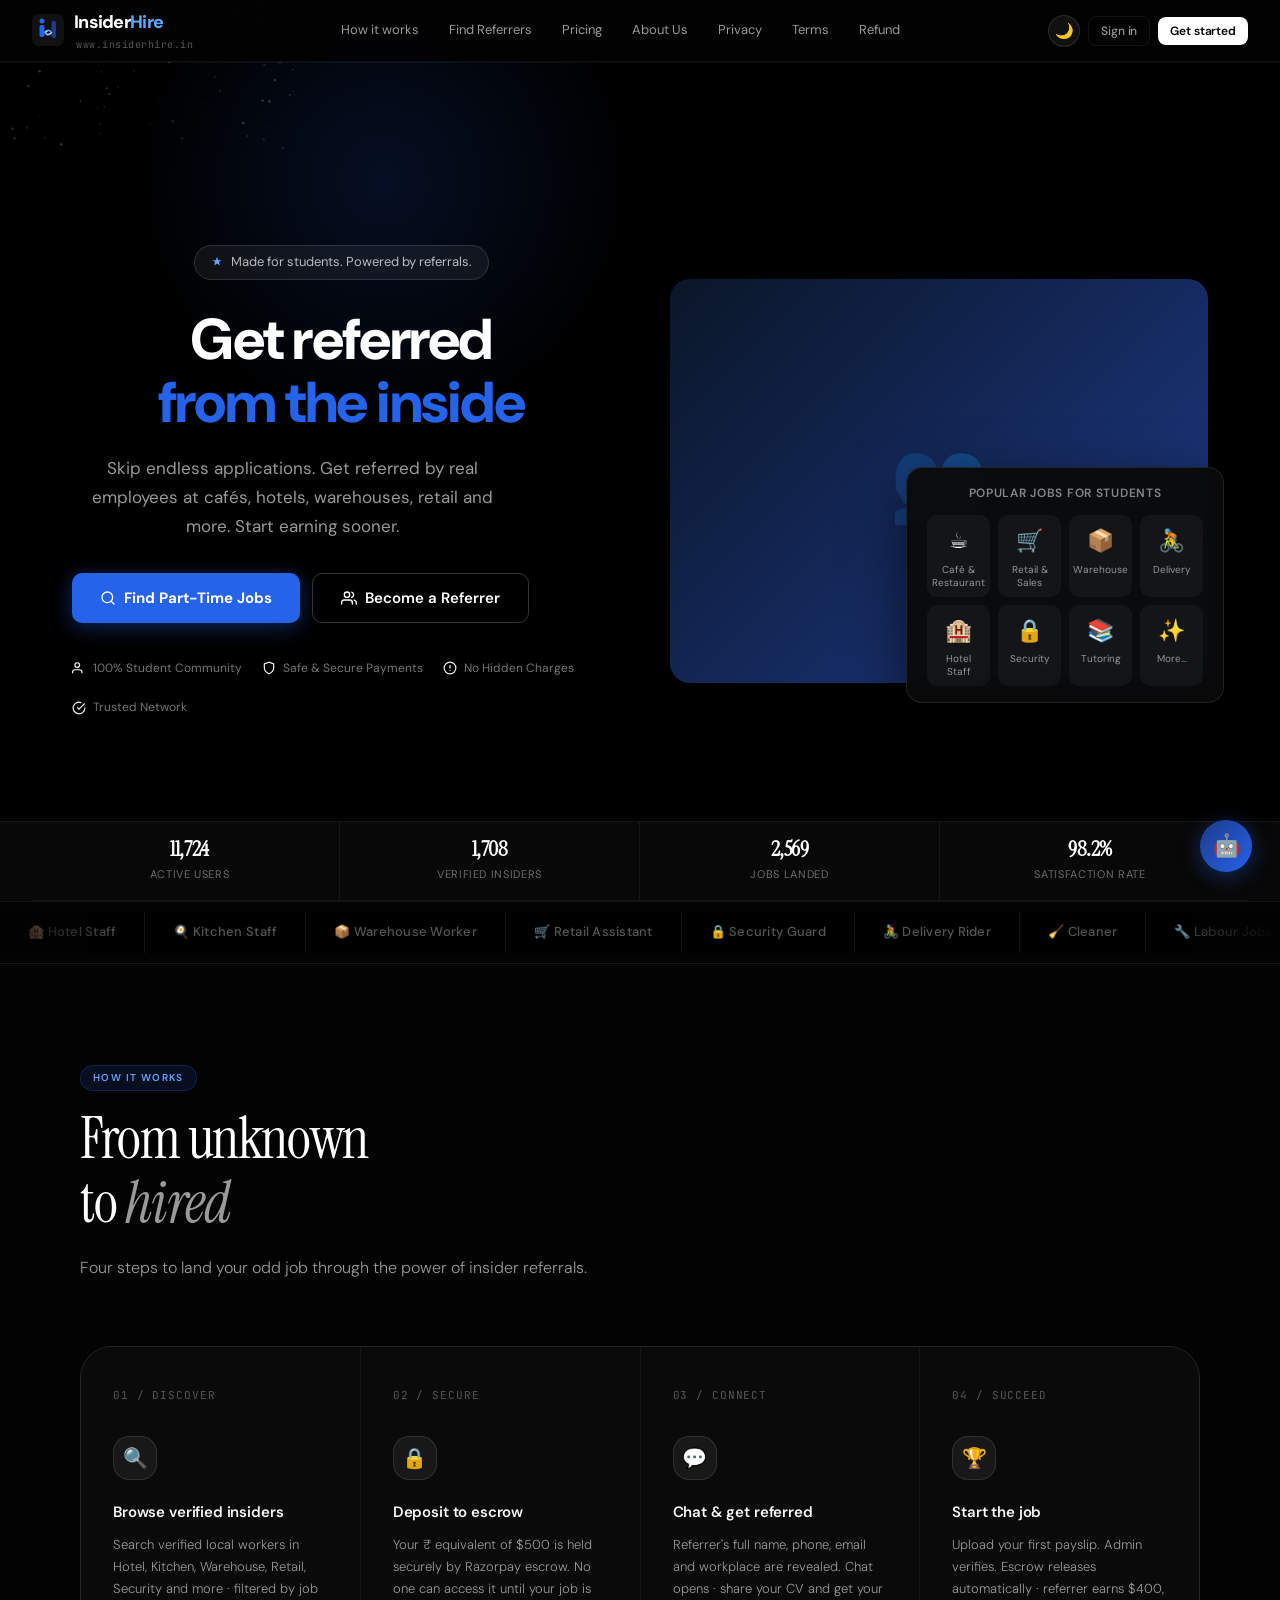
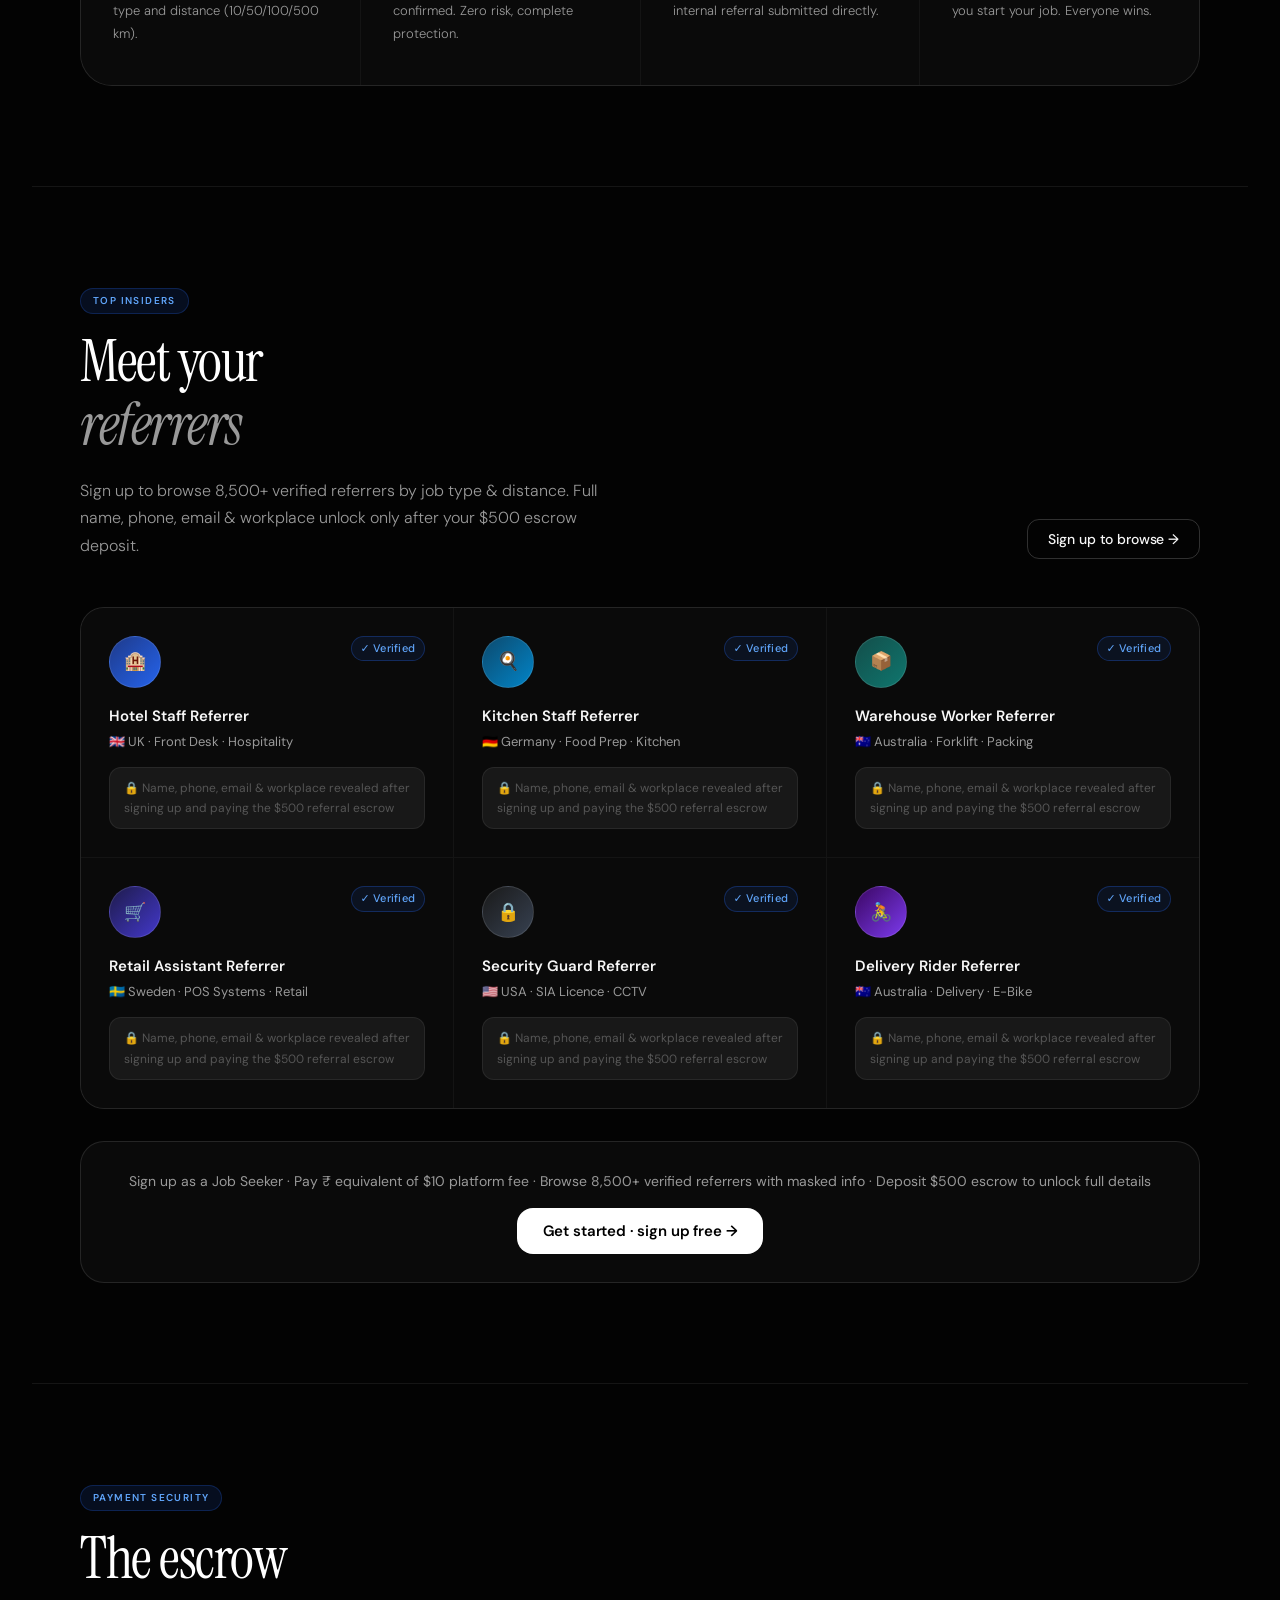
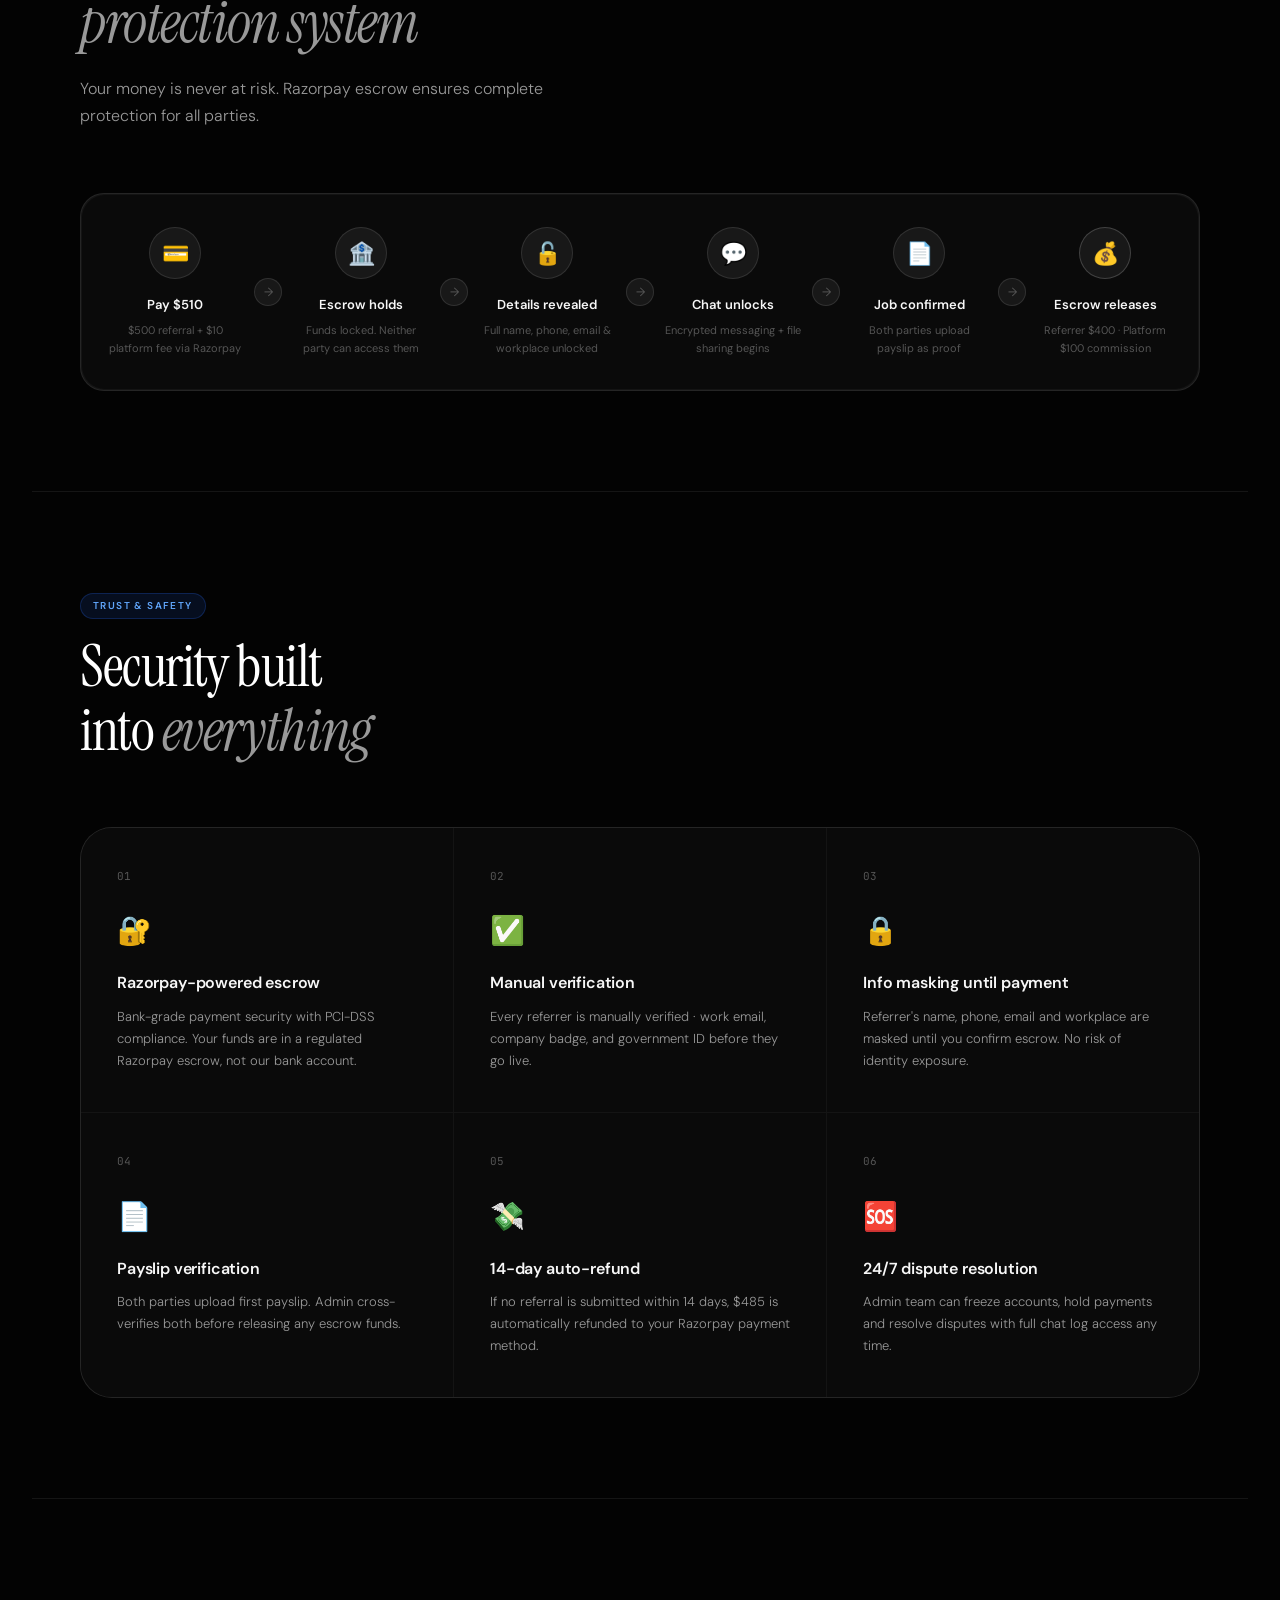
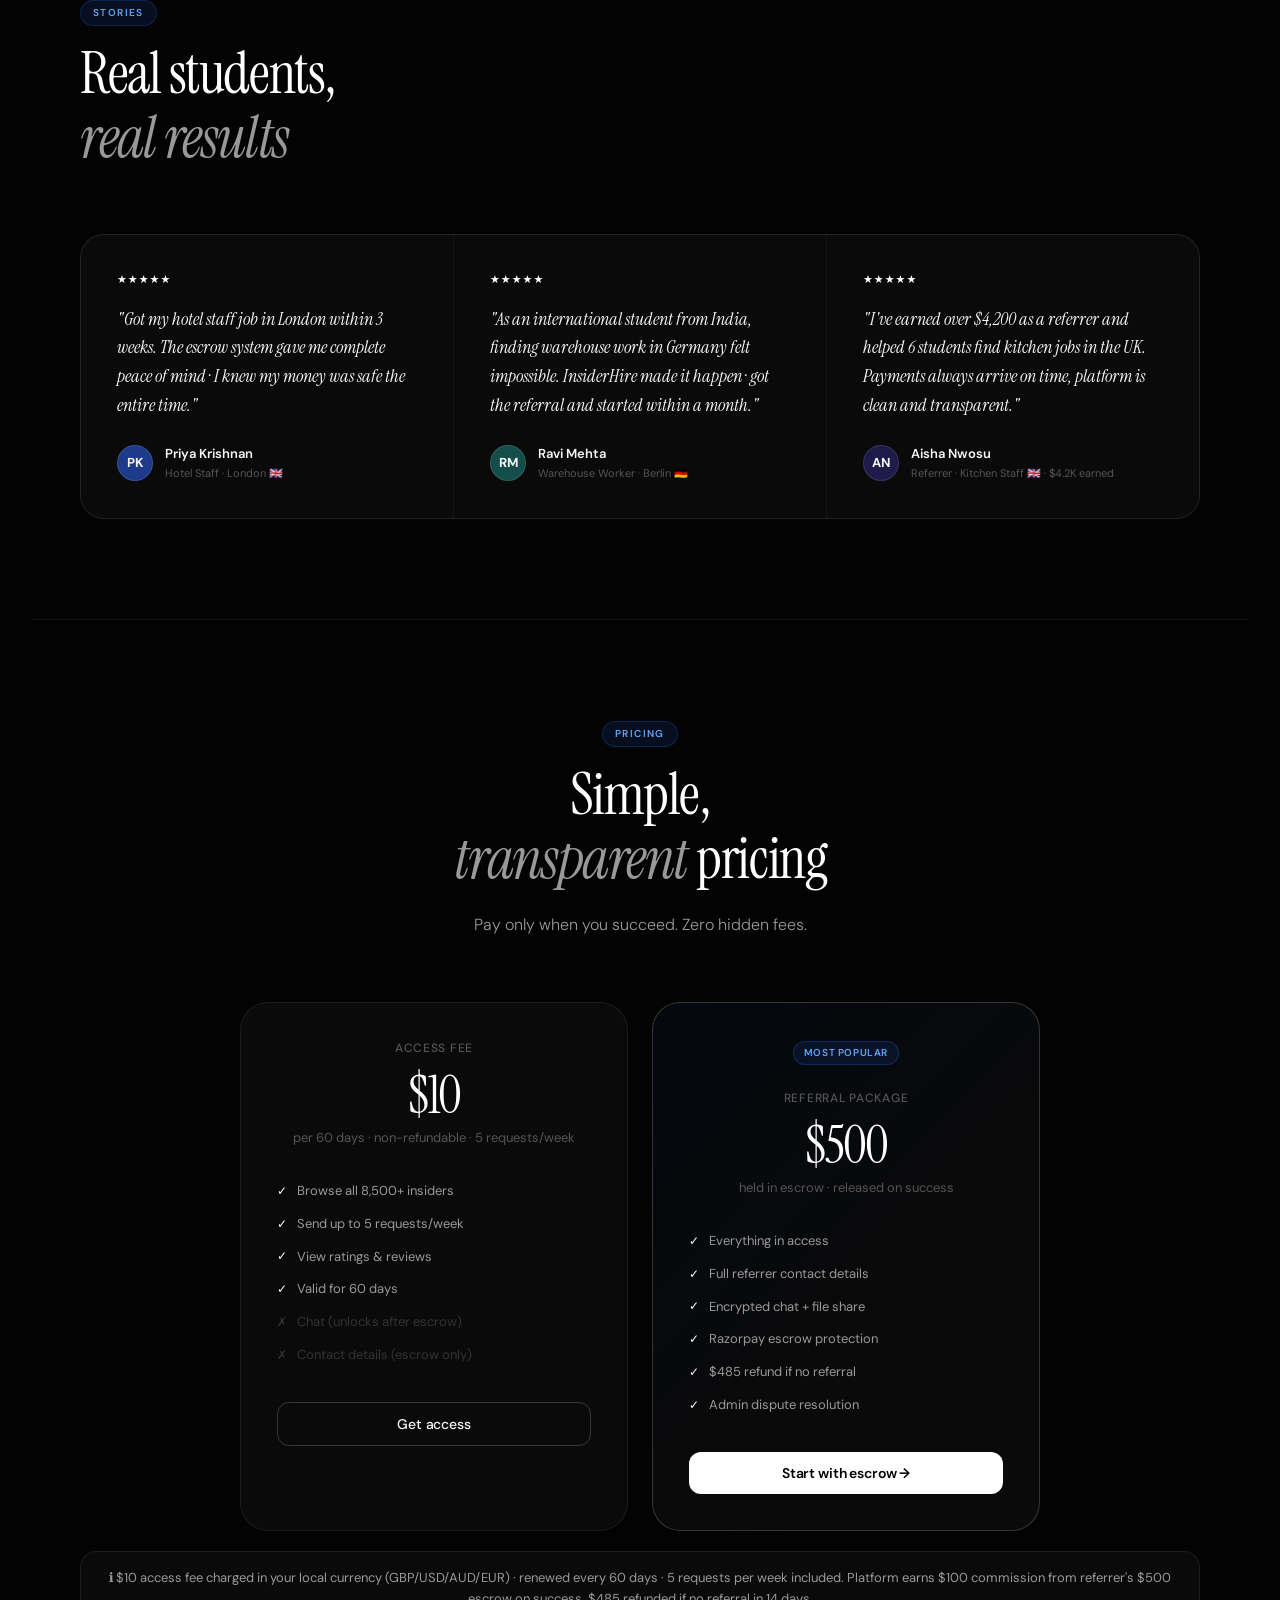
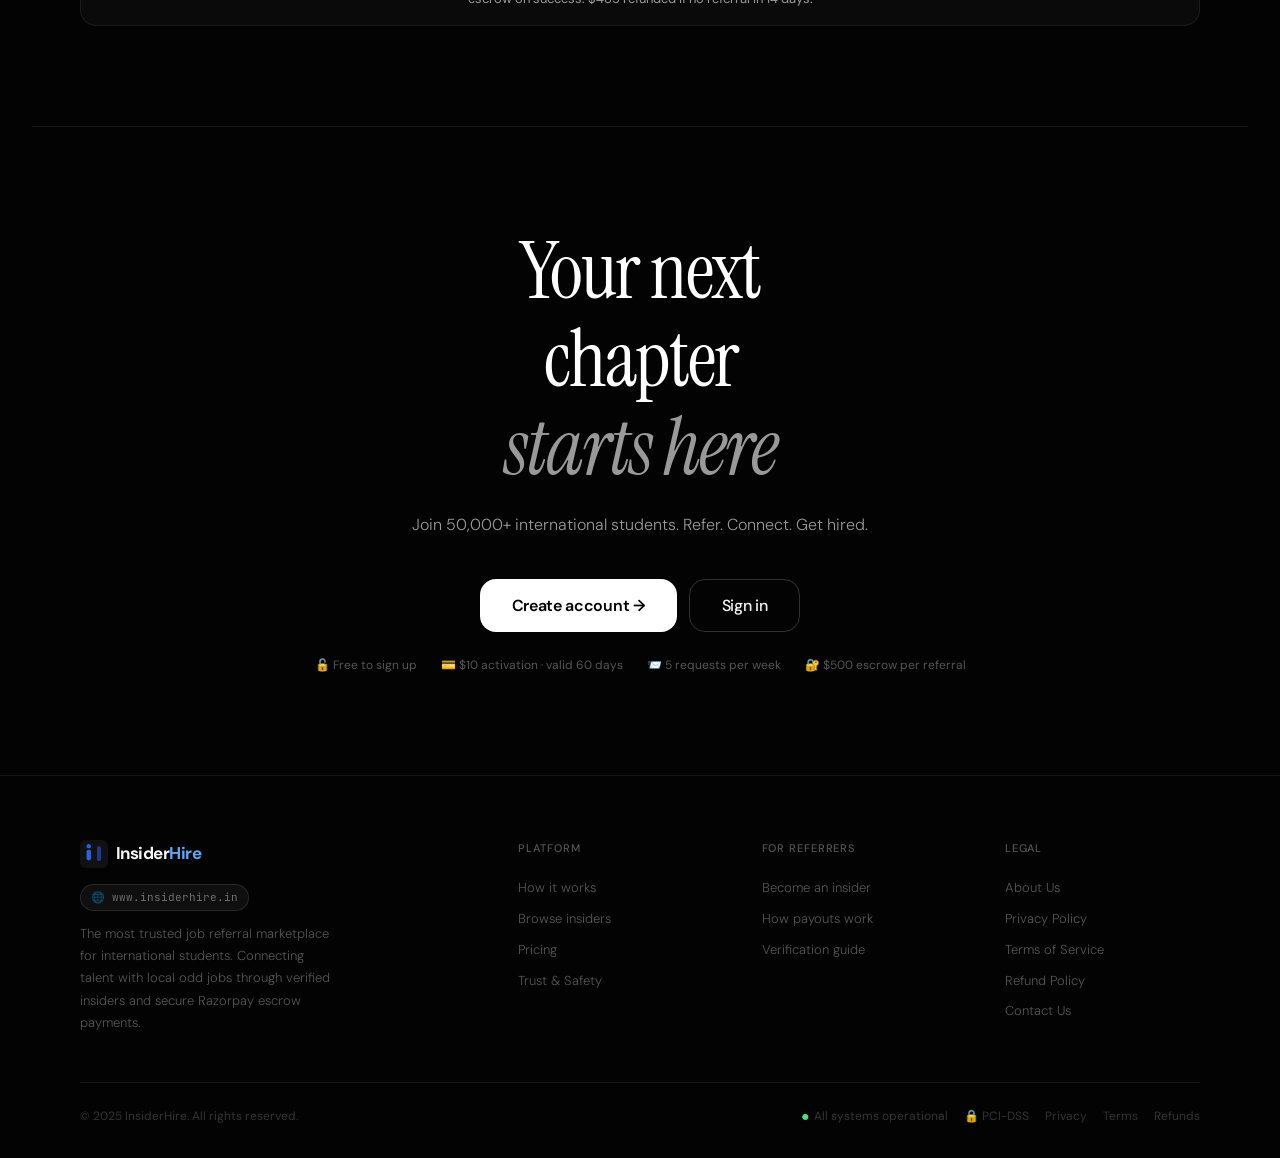
==== commit 1ce28b9e: "Add files via upload" ====
--- a/index.html
+++ b/index.html
@@ -3,7 +3,7 @@
 <head>
 <!-- InsiderHire · www.insiderhire.in · Refer. Connect. Get Hired. -->
 <meta charset="UTF-8">
-<meta name="viewport" content="width=device-width, initial-scale=1.0">
+<meta name="viewport" content="width=device-width, initial-scale=1.0, maximum-scale=5.0, user-scalable=yes">
 <title>InsiderHire · Refer. Connect. Get Hired.</title>
 <meta name="description" content="The world's most trusted job referral marketplace for international students. Find hotel, kitchen, warehouse, retail and other local odd jobs through verified insiders. Secure Razorpay escrow payments. www.insiderhire.in">
 <meta name="robots" content="index, follow">
@@ -208,6 +208,87 @@
   #hero-sec{padding:80px 16px 60px!important}
   #hero-sec h1{font-size:36px!important}
 }
+
+/* ═══════════════════════════════════════
+   MOBILE RESPONSIVE
+   ═══════════════════════════════════════ */
+html,body{overflow-x:hidden!important;width:100%!important}
+*{box-sizing:border-box}
+
+@media(max-width:480px){
+  .nav{padding:0 14px!important;height:56px!important}
+  .nav-links,.nav-sub{display:none!important}
+  #hero-sec{padding-top:56px!important;min-height:auto!important}
+  #hero-sec>div[style*="grid-template-columns:1fr 1fr"]{grid-template-columns:1fr!important;gap:20px!important;padding:20px 16px 60px!important}
+  #hero-sec h1{font-size:30px!important;text-align:center!important}
+  #hero-sec p{font-size:14px!important;text-align:center!important}
+  #hero-sec>div>div:first-child{align-items:center!important;display:flex!important;flex-direction:column!important;text-align:center!important}
+  #hero-sec>div>div:last-child>div:last-child{position:static!important;margin-top:12px!important;width:100%!important}
+  #hero-guest-cta,#hero-loggedin-cta{flex-direction:column!important;width:100%!important}
+  #hero-guest-cta button,#hero-loggedin-cta button{width:100%!important;justify-content:center!important}
+  .hero-stat-val{font-size:18px!important}
+  .section{padding:36px 14px!important}
+  .section-title{font-size:26px!important}
+  .steps-grid,.trust-grid{grid-template-columns:1fr!important;border-radius:18px!important}
+  .pricing-grid{grid-template-columns:1fr!important}
+  .testimonials-grid{grid-template-columns:1fr!important}
+  .footer-grid{grid-template-columns:1fr 1fr!important;gap:20px!important}
+  .footer{padding:36px 0 0!important}
+  .dash{grid-template-columns:1fr!important}
+  .dash-sidebar{display:none!important}
+  .dash-content{padding:14px!important}
+  .dash-topbar{padding:0 12px!important}
+  .stats-row{grid-template-columns:1fr 1fr!important;gap:8px!important}
+  .stat-card{padding:14px!important}
+  .browse-filter-sidebar,#browse-filter-panel{display:none!important}
+  .chat-layout{grid-template-columns:1fr!important;height:calc(100vh - 56px)!important}
+  .chat-list{display:none!important}
+  .modal-overlay{padding:6px!important;align-items:flex-end!important}
+  .modal{border-radius:20px 20px 0 0!important;padding:18px 14px!important;max-height:90vh!important;overflow-y:auto!important;width:100%!important}
+  .data-table{display:block!important;overflow-x:auto!important}
+  .admin-metric-grid{grid-template-columns:1fr 1fr!important}
+  .req-card{flex-direction:column!important;gap:10px!important}
+  .wallet-hero{padding:20px 14px!important}
+  .wallet-amount{font-size:36px!important}
+  .referrers-grid{grid-template-columns:1fr!important}
+  #page-about div[style*="grid-template-columns:1fr 1fr"]{grid-template-columns:1fr!important}
+  #page-about div[style*="repeat(4"]{grid-template-columns:1fr 1fr!important}
+  #page-about div[style*="repeat(3"]{grid-template-columns:1fr!important}
+  .panel-header{flex-wrap:wrap!important;gap:8px!important}
+  .dash-page-title{font-size:18px!important}
+  ::-webkit-scrollbar{width:3px!important;height:3px!important}
+}
+
+@media(max-width:768px){
+  .dash{grid-template-columns:1fr!important}
+  .dash-sidebar{display:none!important}
+  .steps-grid{grid-template-columns:1fr 1fr!important}
+  .footer-grid{grid-template-columns:1fr 1fr!important}
+  .browse-filter-sidebar{display:none!important}
+  .nav-links{display:none!important}
+  #hero-sec>div[style*="grid-template-columns:1fr 1fr"]{grid-template-columns:1fr!important;padding:24px 20px 70px!important}
+  #hero-sec>div>div:last-child>div:last-child{position:static!important;margin-top:16px!important}
+  .pricing-grid{grid-template-columns:1fr!important}
+}
+
+/* Mobile bottom nav */
+.mobile-bottom-nav{display:none}
+@media(max-width:768px){
+  .mobile-bottom-nav{
+    display:flex!important;position:fixed!important;bottom:0!important;left:0!important;right:0!important;
+    z-index:900!important;padding:6px 0 max(6px,env(safe-area-inset-bottom)) 0!important;
+    background:var(--elevated)!important;border-top:1px solid var(--border-md)!important;
+  }
+  .mobile-bottom-nav button{
+    flex:1!important;display:flex!important;flex-direction:column!important;
+    align-items:center!important;gap:2px!important;font-size:9px!important;
+    color:var(--text-3)!important;background:none!important;border:none!important;
+    cursor:pointer!important;padding:4px 0!important;
+  }
+  .mobile-bottom-nav button.mob-active{color:var(--blue-light)!important}
+  .dash-main{padding-bottom:65px!important}
+}
+.hero-bg{background:#000000}
 </style>
 </head>
 <body>
@@ -499,7 +580,7 @@
 <!-- ============================================================ PAGE 1: LANDING ============================================================ -->
 <div id="page-landing" class="page active" style="background:var(--bg)">
 
-<section class="hero" id="hero-sec" style="min-height:100vh;padding-top:62px;display:flex;align-items:center;background:#000;position:relative;overflow:hidden">
+<section class="hero hero-bg" id="hero-sec" style="min-height:100vh;padding-top:62px;display:flex;align-items:center;position:relative;overflow:hidden">
   <canvas class="hero-canvas" id="hero-canvas" style="position:absolute;inset:0;opacity:0.4"></canvas>
   <div class="hero-glow" style="position:absolute;top:20%;left:30%;width:500px;height:500px;background:radial-gradient(ellipse,rgba(37,99,235,0.15),transparent 70%);pointer-events:none"></div>
 
@@ -925,6 +1006,15 @@
       <div><div style="font-size:12px;font-weight:600" id="dash-name">Loading...</div><div style="font-size:10px;color:var(--text-3)">Job Seeker</div></div>
     </div>
   </aside>
+
+  <!-- Mobile bottom nav (phones only) -->
+  <nav class="mobile-bottom-nav" id="mob-dash-nav">
+    <button id="mob-btn-overview" onclick="dashNav('dash-overview')"><span style="font-size:17px">⊞</span>Home</button>
+    <button id="mob-btn-browse"   onclick="dashNav('dash-browse')"><span style="font-size:17px">🔍</span>Browse</button>
+    <button id="mob-btn-requests" onclick="dashNav('dash-requests')"><span style="font-size:17px">📋</span>Requests</button>
+    <button id="mob-btn-chat"     onclick="dashNav('dash-chat')"><span style="font-size:17px">💬</span>Chat</button>
+    <button id="mob-btn-wallet"   onclick="dashNav('dash-wallet')"><span style="font-size:17px">💰</span>Wallet</button>
+  </nav>
 
   <main class="dash-main">
     <div class="dash-topbar">
@@ -2437,8 +2527,7 @@
   if(p==='admin')    { loadAdminData(); }
   if(p==='landing')  {
     // Re-apply theme so hero/marquee get correct background
-    const heroEl = document.getElementById('hero-sec');
-    if (heroEl) heroEl.style.background = currentTheme === 'light' ? '#0a0f1e' : '#000000';
+    // hero bg handled by CSS class
   }
 }
 
@@ -2502,6 +2591,11 @@
   if(p==='dash-txns')     loadTxns();
   if(p==='dash-profile')  loadFullFresherProfile();
   if(p==='dash-overview') updateAccessStatusWidget();
+  // Update mobile bottom nav active state
+  document.querySelectorAll('.mobile-bottom-nav button').forEach(b=>b.classList.remove('mob-active'));
+  const mobKey = p.replace('dash-','');
+  const mobBtn = document.getElementById('mob-btn-'+mobKey);
+  if (mobBtn) mobBtn.classList.add('mob-active');
 }
 
 function refNav(p) {
@@ -4843,6 +4937,7 @@
   if (theme === 'light') {
     dynStyle.textContent = `
       html,body{background:#f1f5f9!important;color:#0f172a!important}
+      html{--bg:#f1f5f9;--surface:#ffffff;--elevated:#f1f5f9;--elevated-2:#e2e8f0;--border:rgba(0,0,0,0.07);--border-md:rgba(0,0,0,0.11);--text-1:rgba(0,0,0,0.9);--text-2:rgba(0,0,0,0.58);--text-3:rgba(0,0,0,0.36);--white:#0f172a;--black:#f8fafc}
       .page{background:#f1f5f9!important}
       .section,section{background:#f1f5f9!important}
       .nav{background:rgba(255,255,255,0.97)!important;border-bottom-color:rgba(0,0,0,0.08)!important}
@@ -4863,10 +4958,12 @@
       .modal{background:#fff!important;color:#0f172a!important}
       .modal-title{color:#0f172a!important}
       .modal-sub{color:rgba(0,0,0,0.55)!important}
+      .divider{background:rgba(0,0,0,0.08)!important}
       .data-table th{background:#f8fafc!important;color:rgba(0,0,0,0.45)!important}
       .data-table td{color:#0f172a!important;border-color:rgba(0,0,0,0.06)!important}
       .dropdown-menu{background:#fff!important;border-color:rgba(0,0,0,0.1)!important}
       .dropdown-item{color:rgba(0,0,0,0.7)!important}
+      .hero-bg{background:#0a0f1e!important}
       #hero-sec{background:#0a0f1e!important}
       #hero-sec h1,#hero-sec .hero-stat-val,#hero-sec strong{color:#ffffff!important}
       #hero-sec p,#hero-sec .hero-stat-lbl{color:rgba(255,255,255,0.6)!important}
@@ -4882,13 +4979,12 @@
     dynStyle.textContent = `
       html,body{background:#030303!important;color:#f7f7f7!important}
       .page,.section,section{background:var(--bg)!important}
+      .hero-bg{background:#000000!important}
       .nav{background:rgba(3,3,3,0.85)!important;border-bottom-color:rgba(255,255,255,0.06)!important}
     `;
   }
 
-  // Set hero section inline background based on theme
-  const heroEl = document.getElementById('hero-sec');
-  if (heroEl) heroEl.style.background = theme === 'light' ? '#0a0f1e' : '#000000';
+  // hero bg handled by .hero-bg CSS class in dynamic style
 
   // Update toggle button icons
   const icon = theme === 'light' ? '☀️' : '🌙';
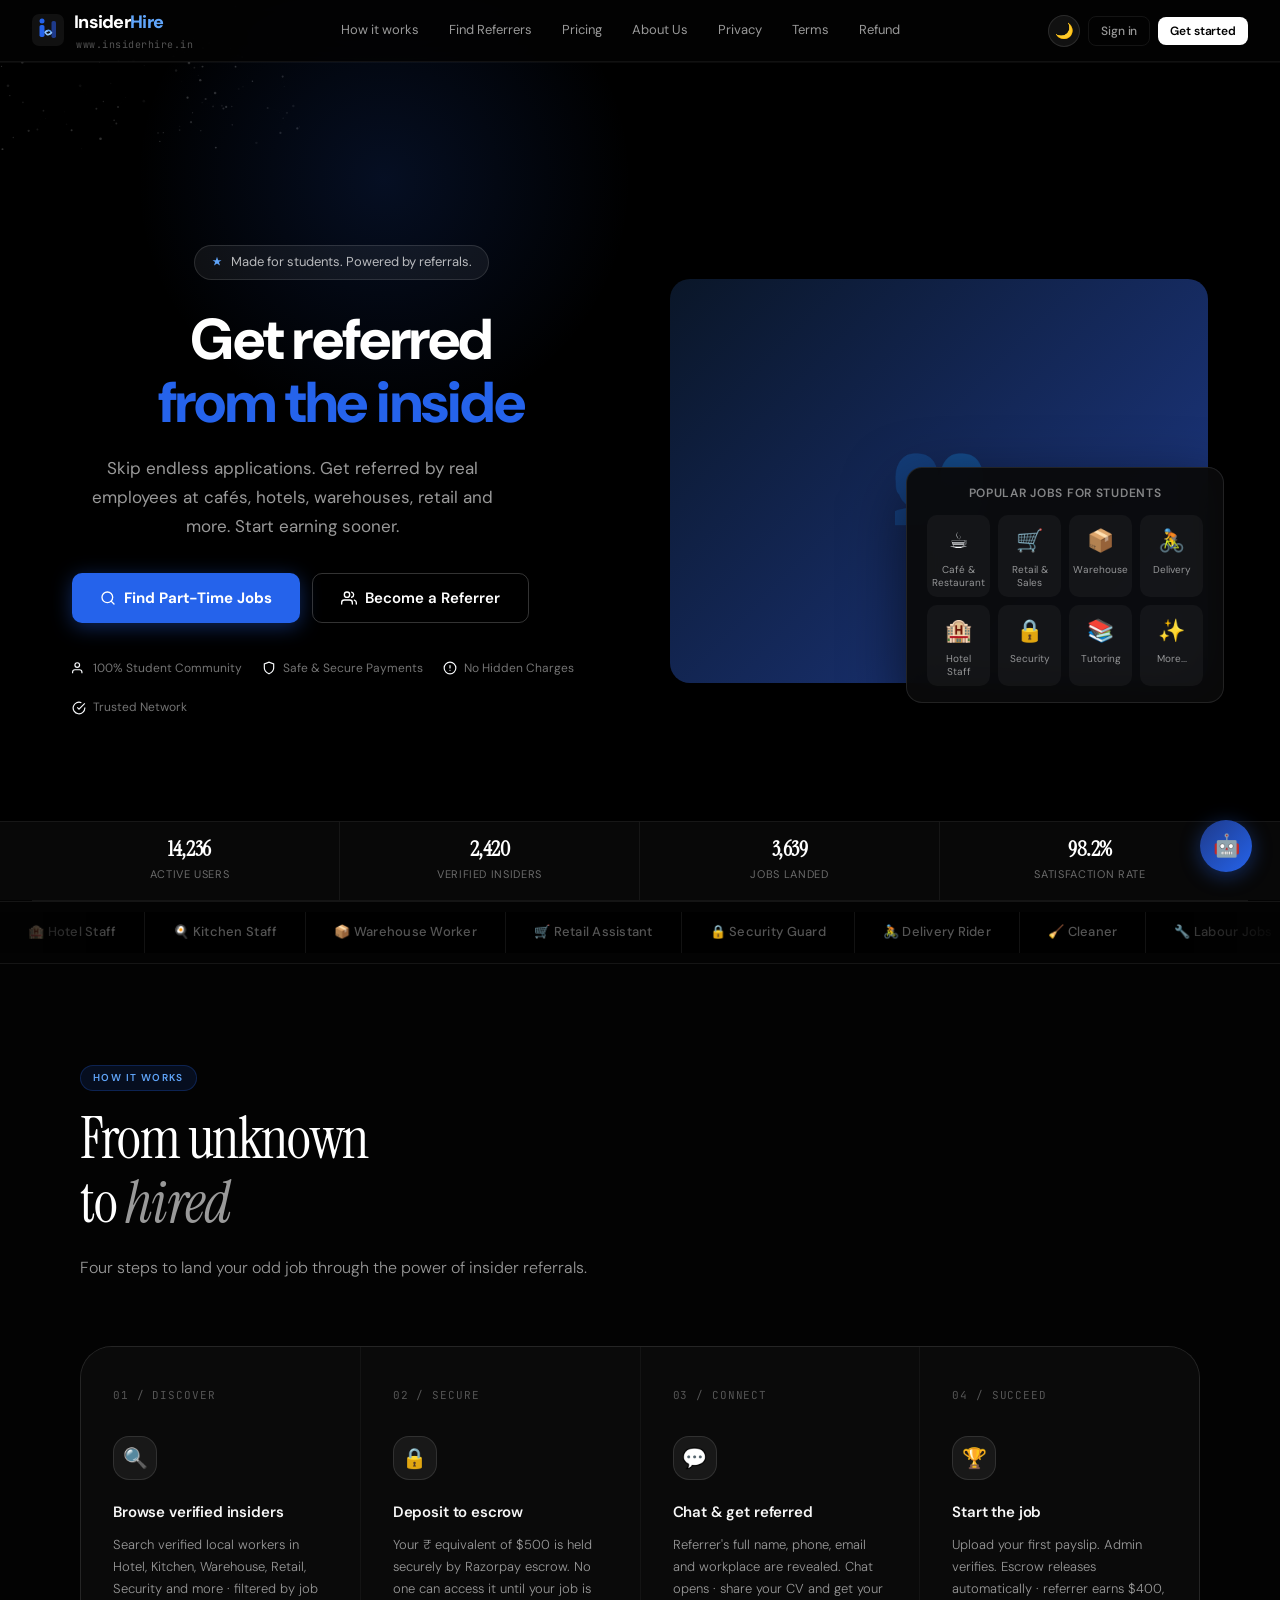
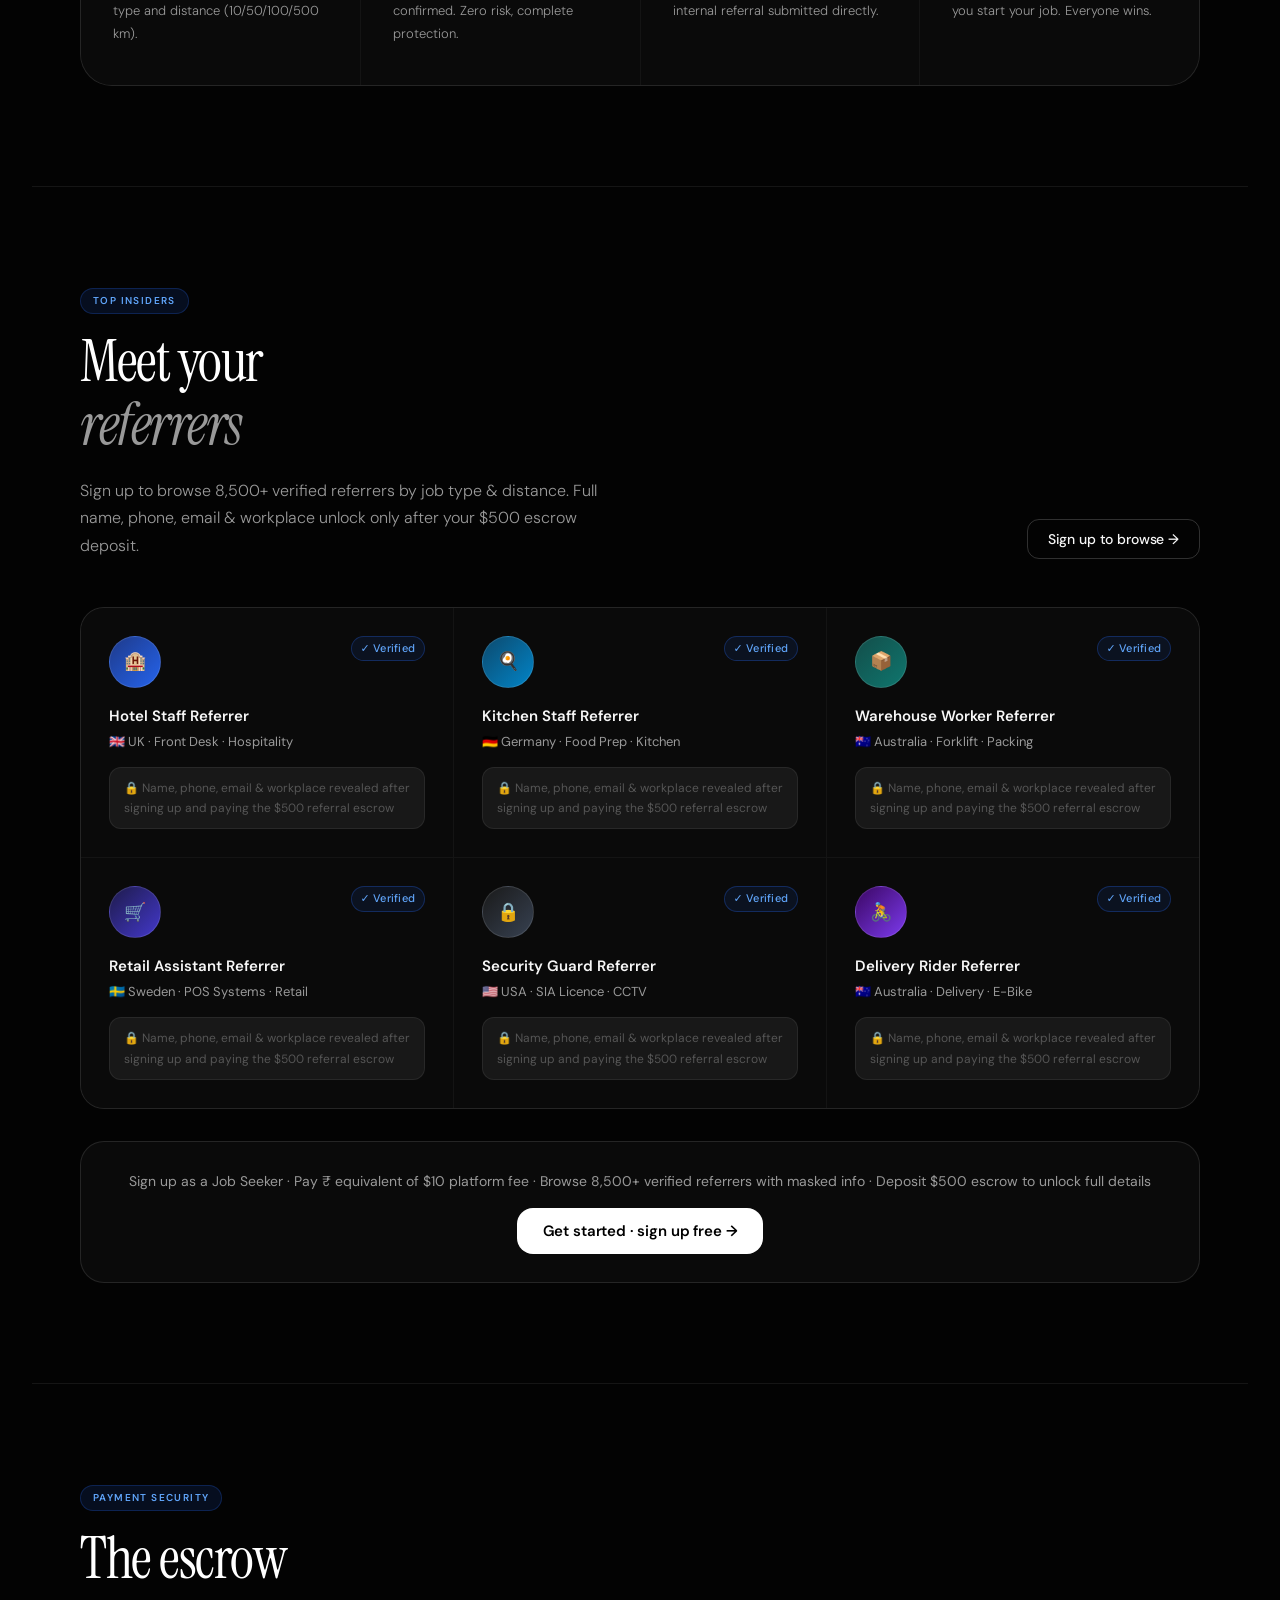
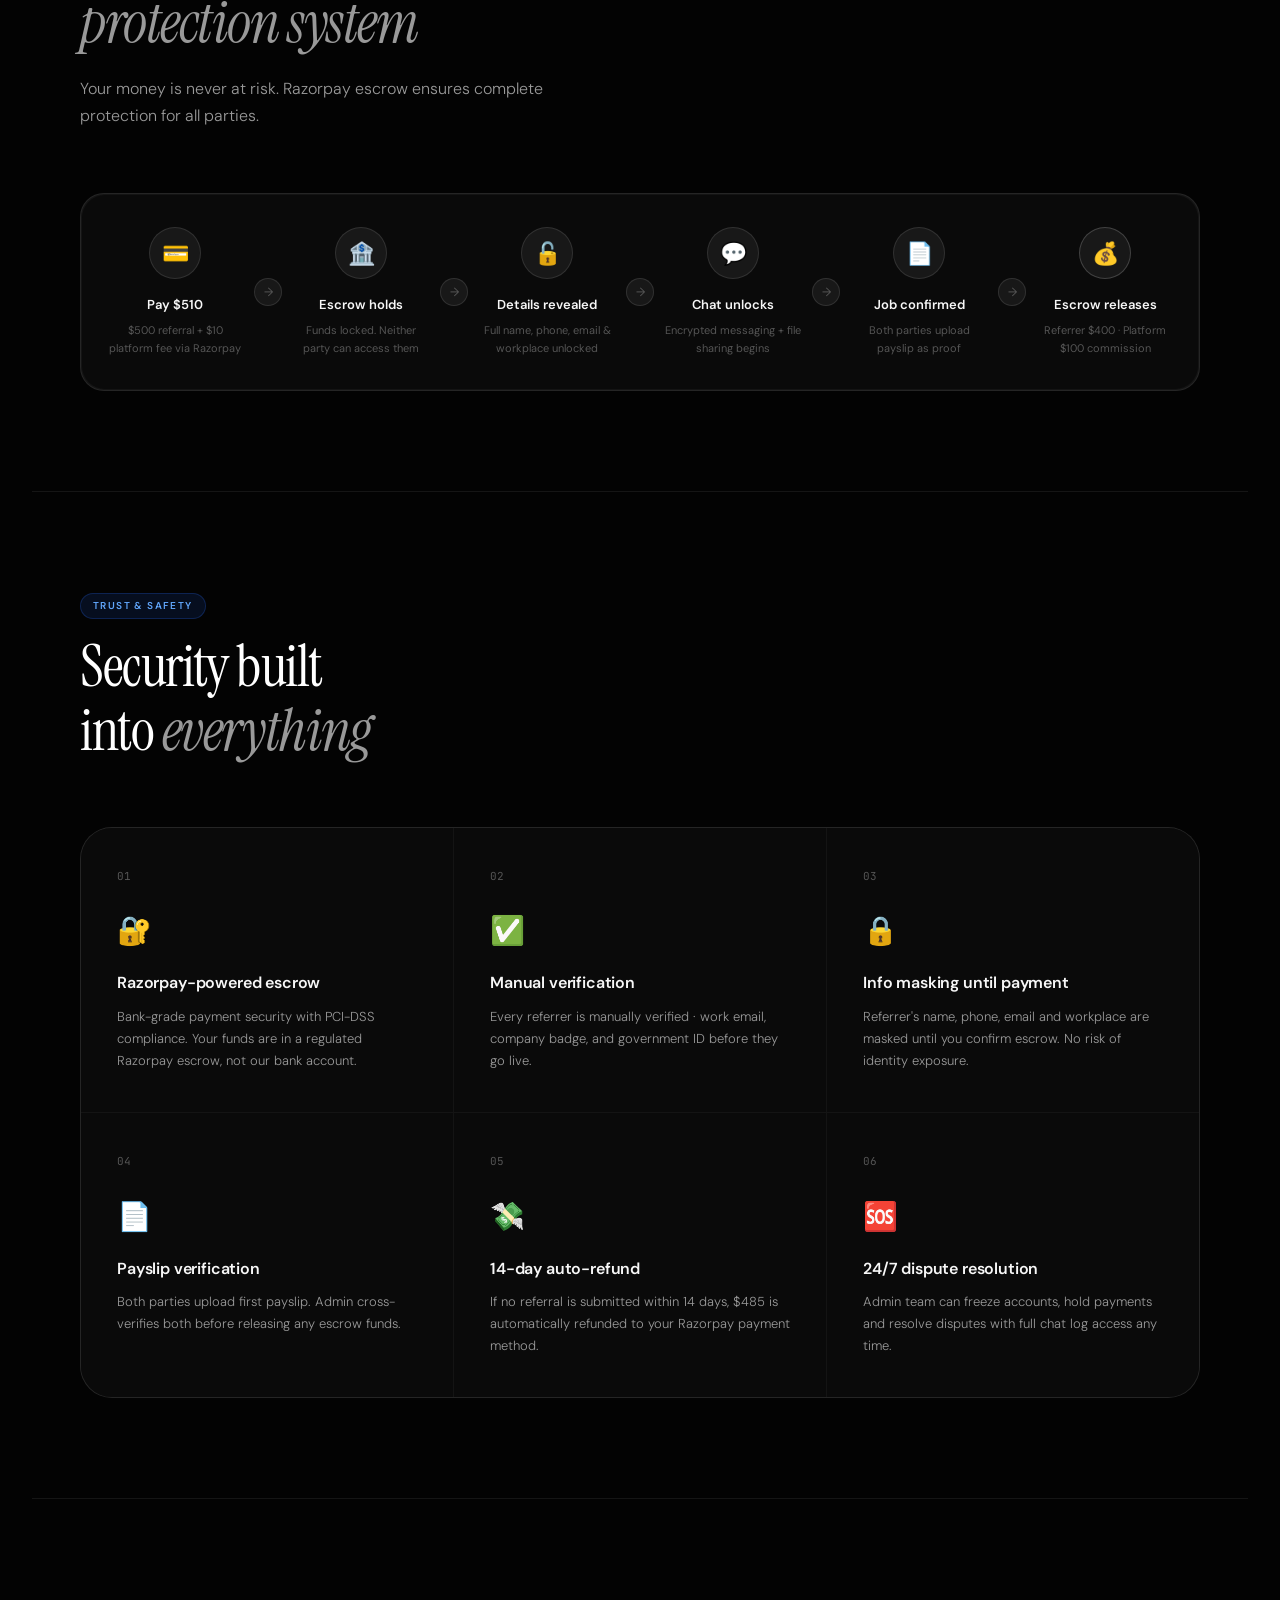
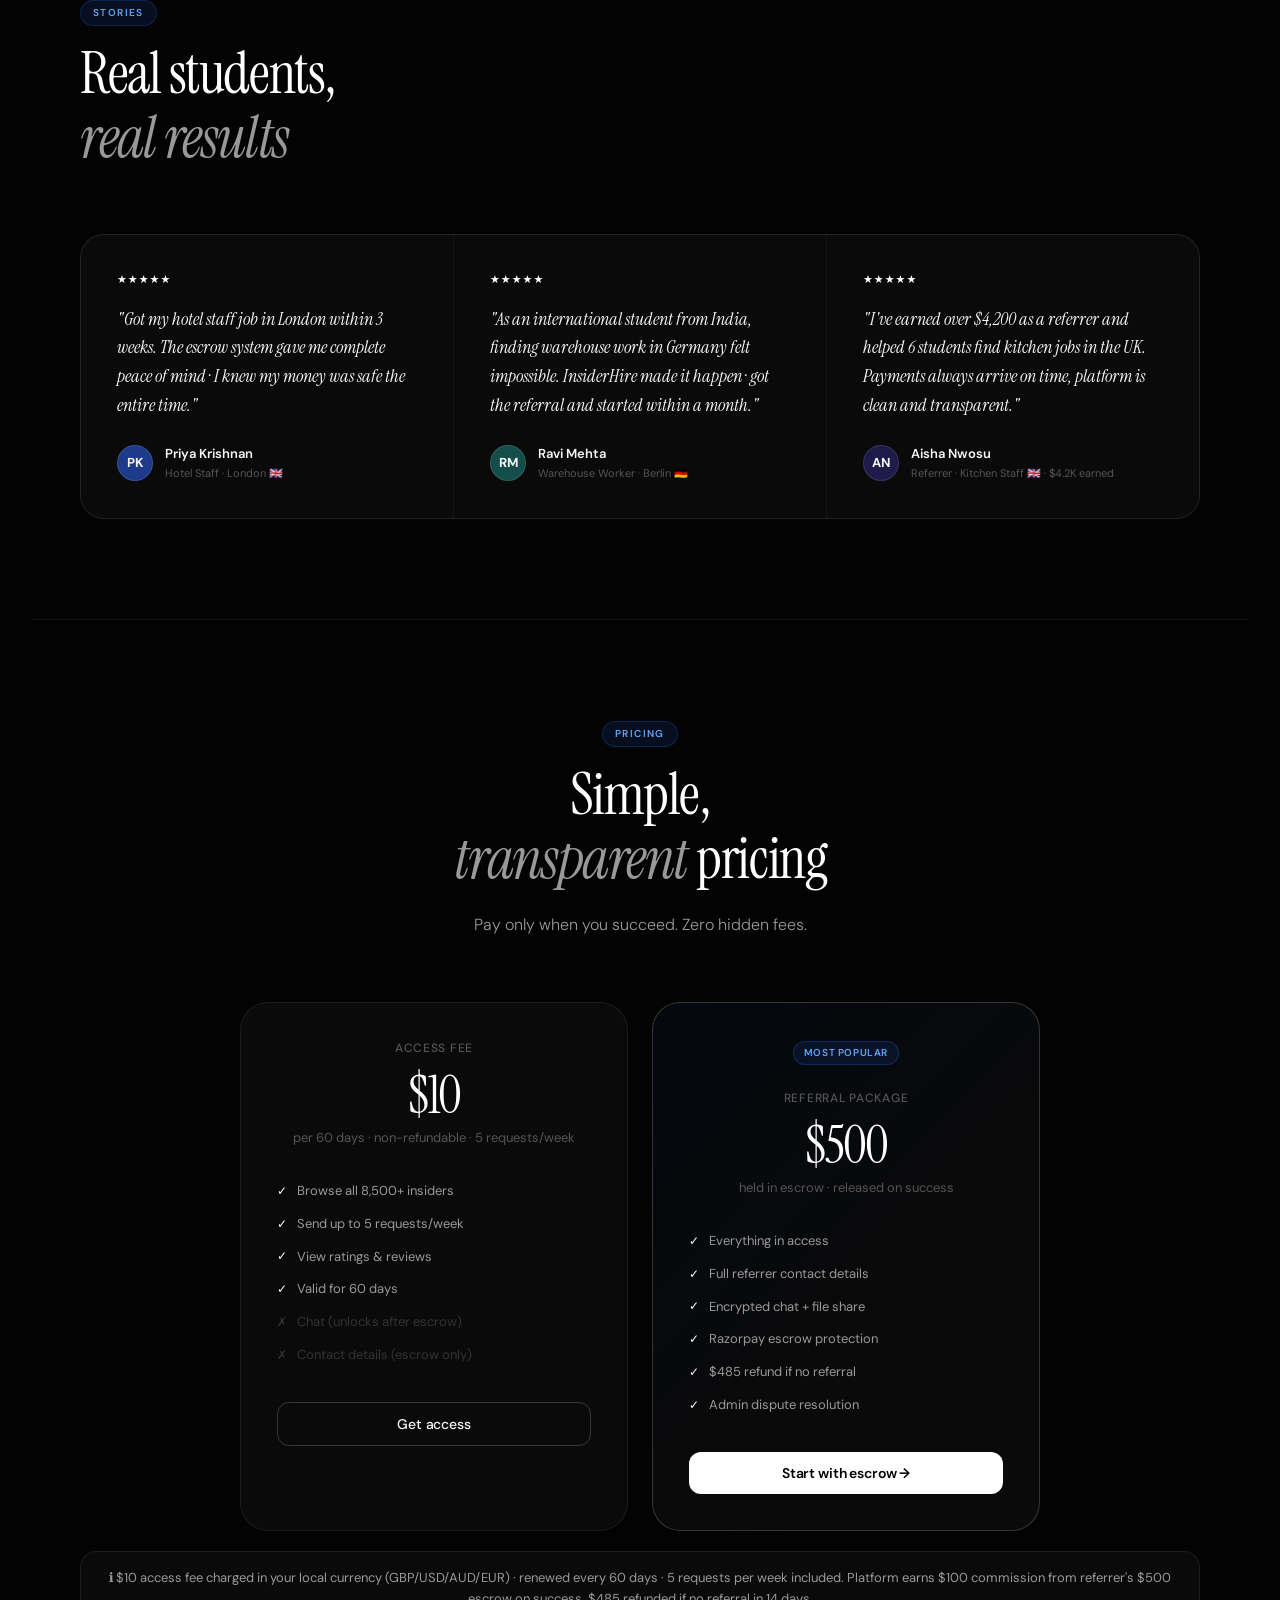
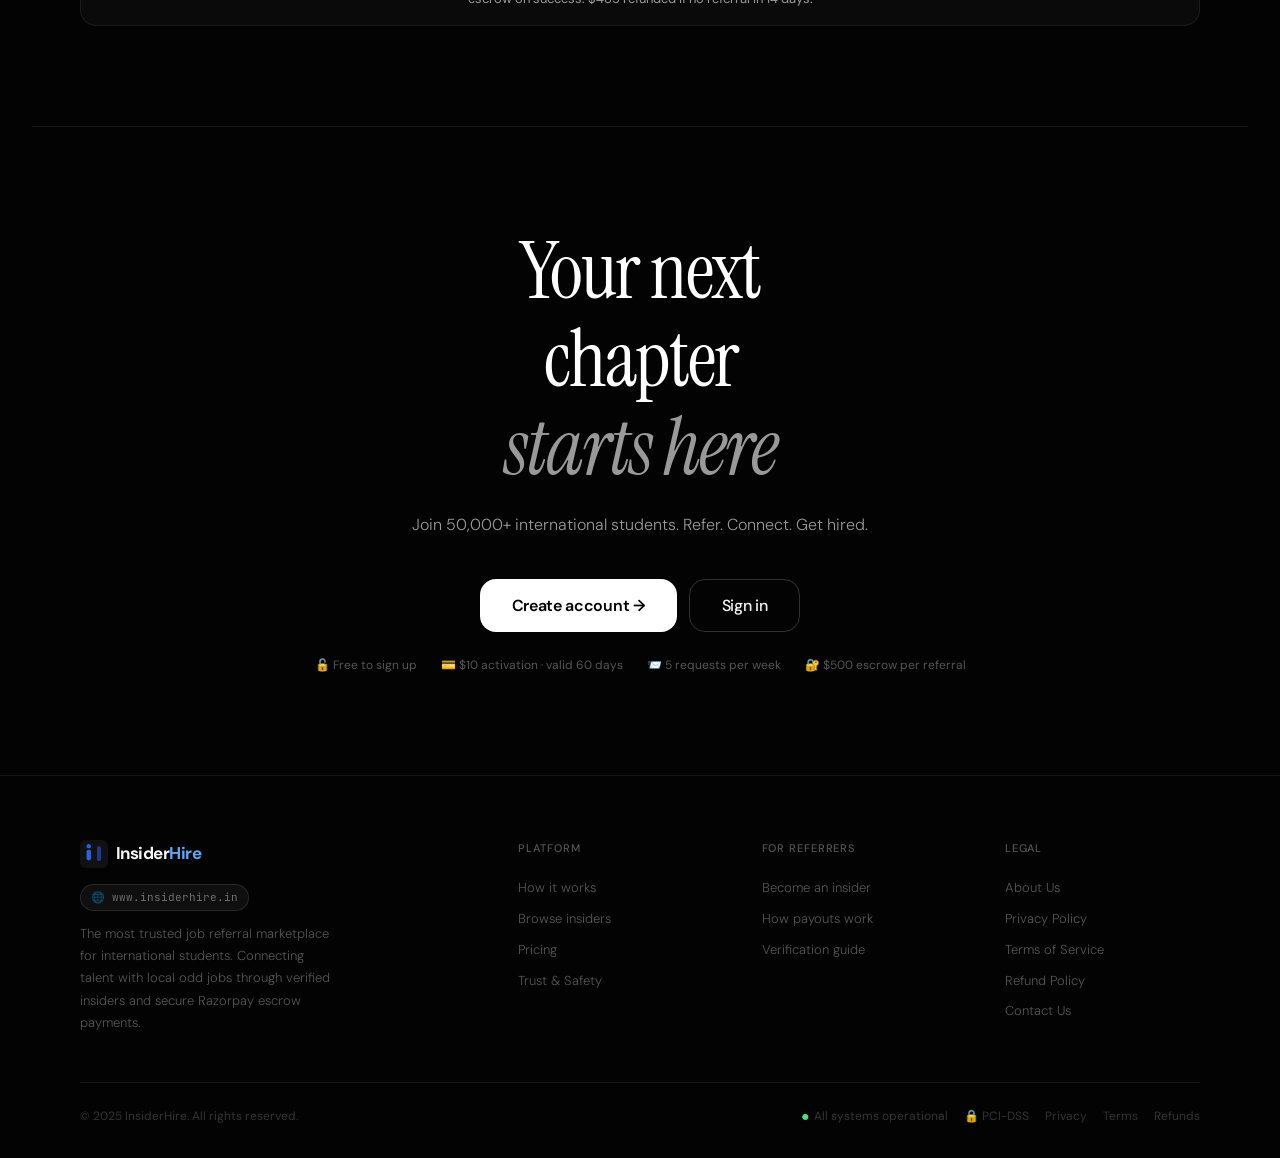
==== commit b2fc8175: "Add files via upload" ====
--- a/index.html
+++ b/index.html
@@ -216,49 +216,246 @@
 *{box-sizing:border-box}
 
 @media(max-width:480px){
-  .nav{padding:0 14px!important;height:56px!important}
+  /* ── NAV ── */
+  .nav{padding:0 14px!important;height:54px!important;gap:8px!important}
+  .nav-wordmark{font-size:15px!important}
   .nav-links,.nav-sub{display:none!important}
-  #hero-sec{padding-top:56px!important;min-height:auto!important}
-  #hero-sec>div[style*="grid-template-columns:1fr 1fr"]{grid-template-columns:1fr!important;gap:20px!important;padding:20px 16px 60px!important}
-  #hero-sec h1{font-size:30px!important;text-align:center!important}
-  #hero-sec p{font-size:14px!important;text-align:center!important}
-  #hero-sec>div>div:first-child{align-items:center!important;display:flex!important;flex-direction:column!important;text-align:center!important}
-  #hero-sec>div>div:last-child>div:last-child{position:static!important;margin-top:12px!important;width:100%!important}
-  #hero-guest-cta,#hero-loggedin-cta{flex-direction:column!important;width:100%!important}
-  #hero-guest-cta button,#hero-loggedin-cta button{width:100%!important;justify-content:center!important}
-  .hero-stat-val{font-size:18px!important}
-  .section{padding:36px 14px!important}
-  .section-title{font-size:26px!important}
-  .steps-grid,.trust-grid{grid-template-columns:1fr!important;border-radius:18px!important}
-  .pricing-grid{grid-template-columns:1fr!important}
-  .testimonials-grid{grid-template-columns:1fr!important}
-  .footer-grid{grid-template-columns:1fr 1fr!important;gap:20px!important}
+  .nav-logo-area{gap:8px!important}
+
+  /* ── HERO: full-screen card stack layout ── */
+  #hero-sec{
+    padding-top:54px!important;
+    min-height:100svh!important;
+    display:block!important;
+    overflow:hidden!important;
+  }
+  /* Hero inner grid → single column full width */
+  #hero-sec>div[style*="grid-template-columns"]{
+    grid-template-columns:1fr!important;
+    gap:0!important;
+    padding:28px 20px 0!important;
+    max-width:100%!important;
+    align-items:flex-start!important;
+  }
+  /* Left text column */
+  #hero-sec>div>div:first-child{
+    display:flex!important;
+    flex-direction:column!important;
+    align-items:flex-start!important;
+    text-align:left!important;
+    padding-bottom:24px!important;
+  }
+  /* Badge */
+  #hero-sec>div>div:first-child>div:first-child{
+    font-size:11px!important;
+    padding:5px 12px!important;
+    margin-bottom:20px!important;
+  }
+  /* Headline */
+  #hero-sec h1{
+    font-size:36px!important;
+    text-align:left!important;
+    letter-spacing:-0.03em!important;
+    line-height:1.08!important;
+    margin-bottom:14px!important;
+  }
+  /* Subtitle */
+  #hero-sec p{
+    font-size:15px!important;
+    text-align:left!important;
+    line-height:1.6!important;
+    margin-bottom:24px!important;
+    max-width:100%!important;
+    color:rgba(255,255,255,0.65)!important;
+  }
+  /* CTA buttons — full width stacked */
+  #hero-guest-cta,#hero-loggedin-cta{
+    flex-direction:column!important;
+    width:100%!important;
+    gap:10px!important;
+    margin-bottom:24px!important;
+  }
+  #hero-guest-cta button,#hero-loggedin-cta button{
+    width:100%!important;
+    justify-content:center!important;
+    padding:15px 20px!important;
+    font-size:15px!important;
+    border-radius:14px!important;
+  }
+  /* Trust badges — 2x2 grid */
+  #hero-sec>div>div:first-child>div:last-child{
+    display:grid!important;
+    grid-template-columns:1fr 1fr!important;
+    gap:10px!important;
+    width:100%!important;
+  }
+  #hero-sec>div>div:first-child>div:last-child>div{
+    font-size:11px!important;
+    background:rgba(255,255,255,0.05)!important;
+    border:1px solid rgba(255,255,255,0.08)!important;
+    padding:8px 10px!important;
+    border-radius:10px!important;
+    color:rgba(255,255,255,0.55)!important;
+  }
+
+  /* Hero right column (image + popular jobs card) */
+  #hero-sec>div>div:last-child{
+    position:relative!important;
+    width:100%!important;
+    padding:0 20px 24px!important;
+  }
+  /* Image */
+  #hero-sec img{
+    width:100%!important;
+    height:220px!important;
+    object-fit:cover!important;
+    border-radius:20px!important;
+    display:block!important;
+  }
+  /* Popular jobs card — overlay on image bottom */
+  #hero-sec>div>div:last-child>div:last-child{
+    position:absolute!important;
+    bottom:32px!important;
+    left:30px!important;
+    right:30px!important;
+    width:auto!important;
+    min-width:unset!important;
+    border-radius:18px!important;
+    padding:14px 16px!important;
+    background:rgba(8,8,12,0.92)!important;
+    backdrop-filter:blur(16px)!important;
+    border:1px solid rgba(255,255,255,0.1)!important;
+  }
+  /* Popular jobs title */
+  #hero-sec>div>div:last-child>div:last-child>div:first-child{
+    font-size:10px!important;
+    margin-bottom:10px!important;
+    letter-spacing:0.1em!important;
+  }
+  /* Jobs grid — 4 per row */
+  #hero-sec>div>div:last-child>div:last-child>div:last-child{
+    grid-template-columns:repeat(4,1fr)!important;
+    gap:8px!important;
+  }
+  #hero-sec>div>div:last-child>div:last-child>div:last-child>div{
+    padding:8px 4px!important;
+    border-radius:10px!important;
+  }
+  #hero-sec>div>div:last-child>div:last-child>div:last-child>div>div:first-child{
+    font-size:20px!important;
+    margin-bottom:3px!important;
+  }
+  #hero-sec>div>div:last-child>div:last-child>div:last-child>div>div:last-child{
+    font-size:9px!important;
+    line-height:1.3!important;
+  }
+
+  /* Stats bar — static on mobile */
+  #hero-stats-bar{
+    position:static!important;
+    margin:12px 20px 20px!important;
+    border-radius:16px!important;
+    overflow:hidden!important;
+    border:1px solid rgba(255,255,255,0.08)!important;
+    background:rgba(255,255,255,0.04)!important;
+  }
+  #hero-stats-bar>div{
+    grid-template-columns:1fr 1fr!important;
+    display:grid!important;
+    max-width:100%!important;
+    width:100%!important;
+  }
+  #hero-sec .hero-stat{
+    padding:14px 10px!important;
+    border-right:none!important;
+    border-bottom:1px solid rgba(255,255,255,0.06)!important;
+  }
+  .hero-stat-val{font-size:20px!important;font-weight:700!important}
+  .hero-stat-lbl{font-size:9px!important}
+
+  /* ── SECTIONS ── */
+  .section{padding:36px 16px!important}
+  .section-title{font-size:26px!important;letter-spacing:-0.025em!important}
+  .section-sub{font-size:14px!important}
+  .section-label{font-size:9px!important;padding:4px 10px!important}
+
+  /* Steps */
+  .steps-grid{grid-template-columns:1fr!important;border-radius:20px!important;gap:0!important}
+
+  /* Trust */
+  .trust-grid{grid-template-columns:1fr!important;border-radius:20px!important;gap:0!important}
+
+  /* Pricing */
+  .pricing-grid{grid-template-columns:1fr!important;gap:16px!important}
+  .price-card{padding:24px 20px!important;border-radius:20px!important}
+  .price-amount{font-size:48px!important}
+
+  /* Testimonials */
+  .testimonials-grid{grid-template-columns:1fr!important;gap:16px!important}
+
+  /* Referrer cards */
+  .referrers-grid{grid-template-columns:1fr!important}
+
+  /* Footer */
+  .footer-grid{grid-template-columns:1fr 1fr!important;gap:20px!important;padding:0 16px!important}
   .footer{padding:36px 0 0!important}
+  .footer-bottom{padding:16px 16px!important;flex-direction:column!important;gap:10px!important;text-align:center!important}
+
+  /* ── DASHBOARD ── */
   .dash{grid-template-columns:1fr!important}
   .dash-sidebar{display:none!important}
   .dash-content{padding:14px!important}
-  .dash-topbar{padding:0 12px!important}
+  .dash-topbar{padding:0 14px!important;height:52px!important}
+  .dash-page-title{font-size:16px!important}
   .stats-row{grid-template-columns:1fr 1fr!important;gap:8px!important}
-  .stat-card{padding:14px!important}
+  .stat-card{padding:14px!important;border-radius:16px!important}
+  .stat-val{font-size:24px!important}
+  .admin-metric-grid{grid-template-columns:1fr 1fr!important;gap:8px!important}
   .browse-filter-sidebar,#browse-filter-panel{display:none!important}
-  .chat-layout{grid-template-columns:1fr!important;height:calc(100vh - 56px)!important}
+  .req-card{flex-direction:column!important;gap:10px!important;padding:14px!important}
+  .wallet-hero{padding:24px 16px!important;border-radius:20px!important}
+  .wallet-amount{font-size:38px!important}
+  .wallet-actions{flex-direction:column!important;gap:8px!important}
+  .chat-layout{grid-template-columns:1fr!important;height:calc(100svh - 120px)!important}
   .chat-list{display:none!important}
-  .modal-overlay{padding:6px!important;align-items:flex-end!important}
-  .modal{border-radius:20px 20px 0 0!important;padding:18px 14px!important;max-height:90vh!important;overflow-y:auto!important;width:100%!important}
+  .chat-main-area{border-radius:0!important}
+
+  /* ── MODALS ── */
+  .modal-overlay{padding:0!important;align-items:flex-end!important;background:rgba(0,0,0,0.7)!important}
+  .modal{
+    border-radius:24px 24px 0 0!important;
+    padding:24px 18px!important;
+    max-height:88svh!important;
+    overflow-y:auto!important;
+    width:100%!important;
+    margin:0!important;
+  }
+  .modal::before{
+    content:'';display:block;width:36px;height:4px;
+    background:rgba(255,255,255,0.2);border-radius:2px;
+    margin:0 auto 18px;
+  }
+  .modal-title{font-size:20px!important}
+
+  /* ── TABLES ── */
   .data-table{display:block!important;overflow-x:auto!important}
-  .admin-metric-grid{grid-template-columns:1fr 1fr!important}
-  .req-card{flex-direction:column!important;gap:10px!important}
-  .wallet-hero{padding:20px 14px!important}
-  .wallet-amount{font-size:36px!important}
-  .referrers-grid{grid-template-columns:1fr!important}
+
+  /* ── ABOUT PAGE ── */
   #page-about div[style*="grid-template-columns:1fr 1fr"]{grid-template-columns:1fr!important}
   #page-about div[style*="repeat(4"]{grid-template-columns:1fr 1fr!important}
   #page-about div[style*="repeat(3"]{grid-template-columns:1fr!important}
-  .panel-header{flex-wrap:wrap!important;gap:8px!important}
-  .dash-page-title{font-size:18px!important}
-  ::-webkit-scrollbar{width:3px!important;height:3px!important}
-}
-
+  #page-about{padding-top:54px!important}
+
+  /* ── LEGAL PAGES ── */
+  #page-privacy,#page-terms,#page-refund,#page-about{padding:54px 0 0!important}
+  #page-privacy .container,#page-terms .container,#page-refund .container{padding:24px 16px!important}
+
+  /* ── SCROLLBAR ── */
+  ::-webkit-scrollbar{width:2px!important;height:2px!important}
+
+  /* ── ACCESS STATUS ── */
+  #access-status-bar{flex-direction:column!important;gap:8px!important;padding:12px!important}
+}
 @media(max-width:768px){
   .dash{grid-template-columns:1fr!important}
   .dash-sidebar{display:none!important}
@@ -289,6 +486,13 @@
   .dash-main{padding-bottom:65px!important}
 }
 .hero-bg{background:#000000}
+
+/* Touch & scroll improvements */
+html{scroll-behavior:smooth;-webkit-tap-highlight-color:transparent}
+button,a,[onclick]{-webkit-tap-highlight-color:transparent;touch-action:manipulation}
+.modal{-webkit-overflow-scrolling:touch}
+img{max-width:100%;height:auto}
+input,select,textarea{font-size:16px!important} /* prevent iOS zoom on input focus */
 </style>
 </head>
 <body>
@@ -696,7 +900,7 @@
   </div>
 
   <!-- Stats bar at bottom -->
-  <div style="position:absolute;bottom:0;left:0;right:0;background:rgba(255,255,255,0.03);border-top:1px solid rgba(255,255,255,0.06);display:flex;justify-content:center">
+  <div id="hero-stats-bar" style="position:absolute;bottom:0;left:0;right:0;background:rgba(255,255,255,0.03);border-top:1px solid rgba(255,255,255,0.06);display:flex;justify-content:center">
     <div style="max-width:1200px;width:100%;display:grid;grid-template-columns:repeat(4,1fr)">
       <div class="hero-stat" style="padding:16px 24px;text-align:center;border-right:1px solid rgba(255,255,255,0.06)">
         <div class="hero-stat-val" data-count="50247" style="font-size:22px;font-weight:700;color:#fff;letter-spacing:-0.02em">0</div>
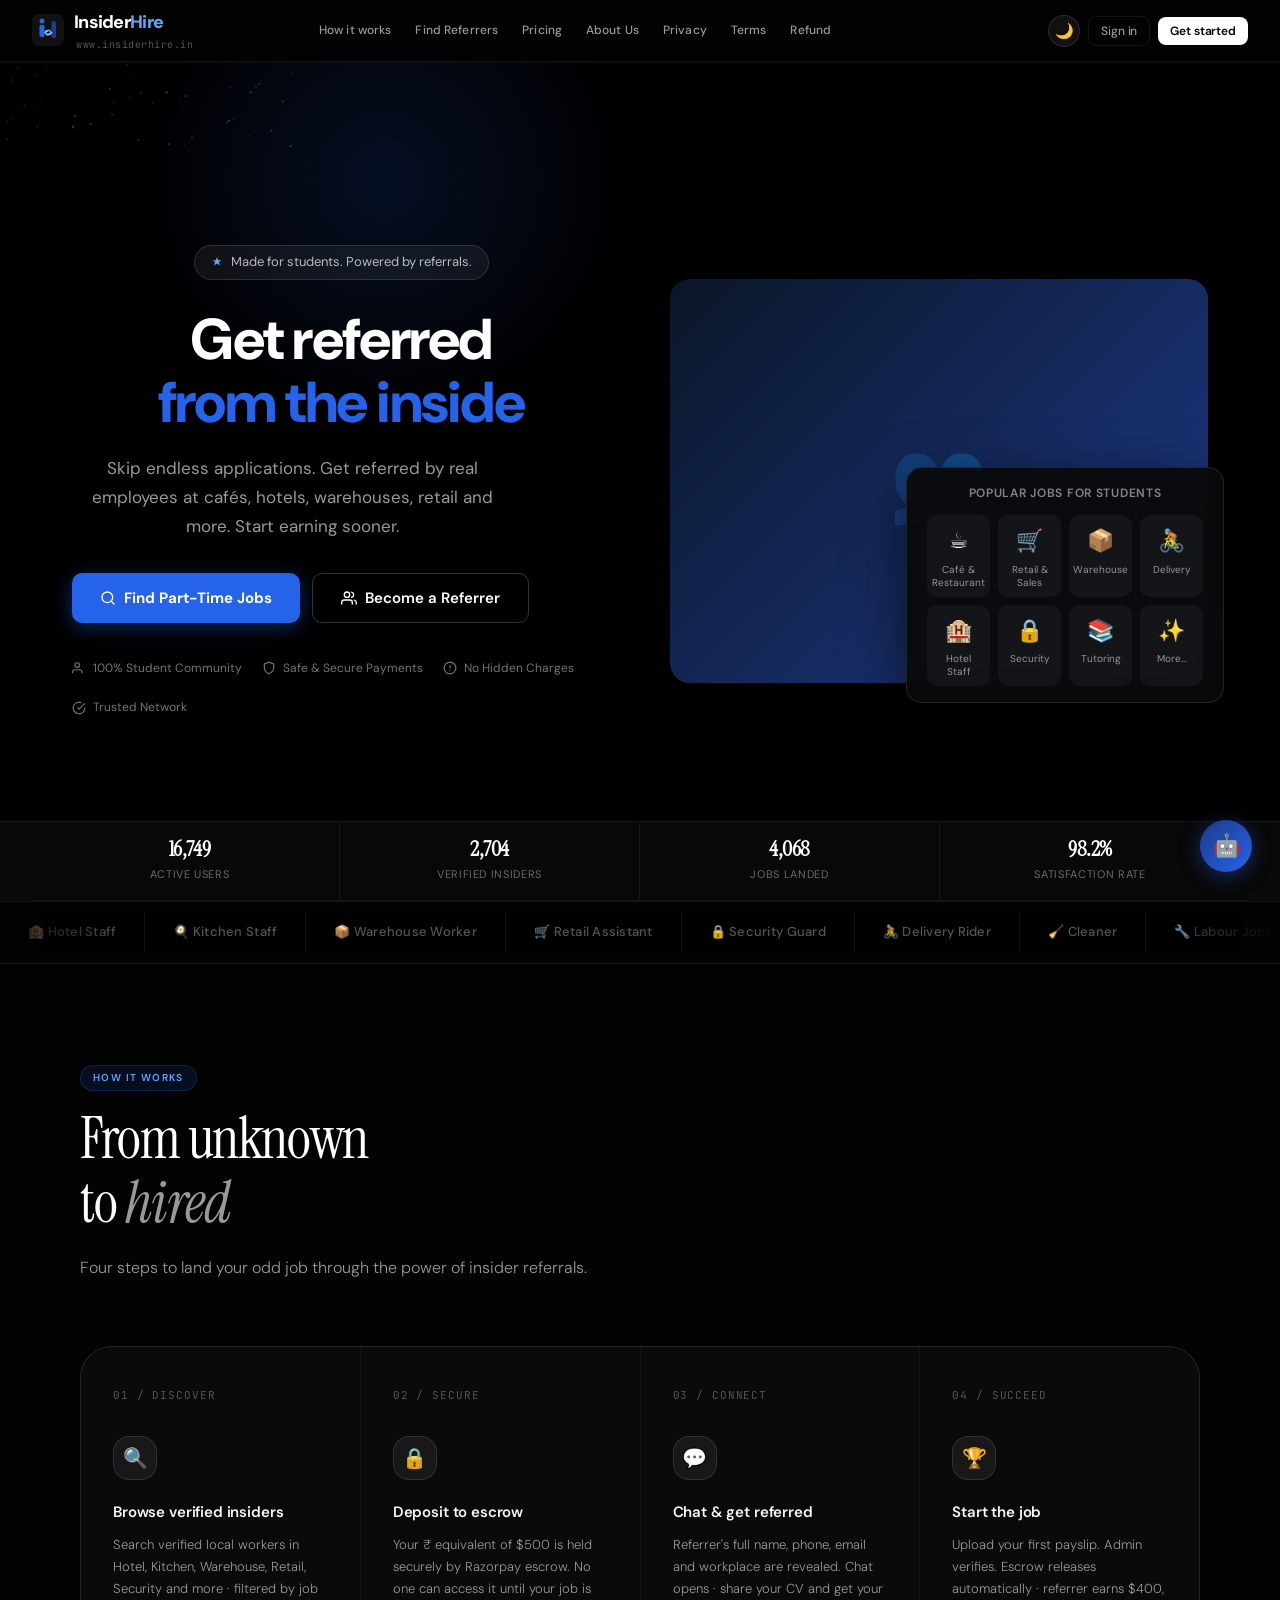
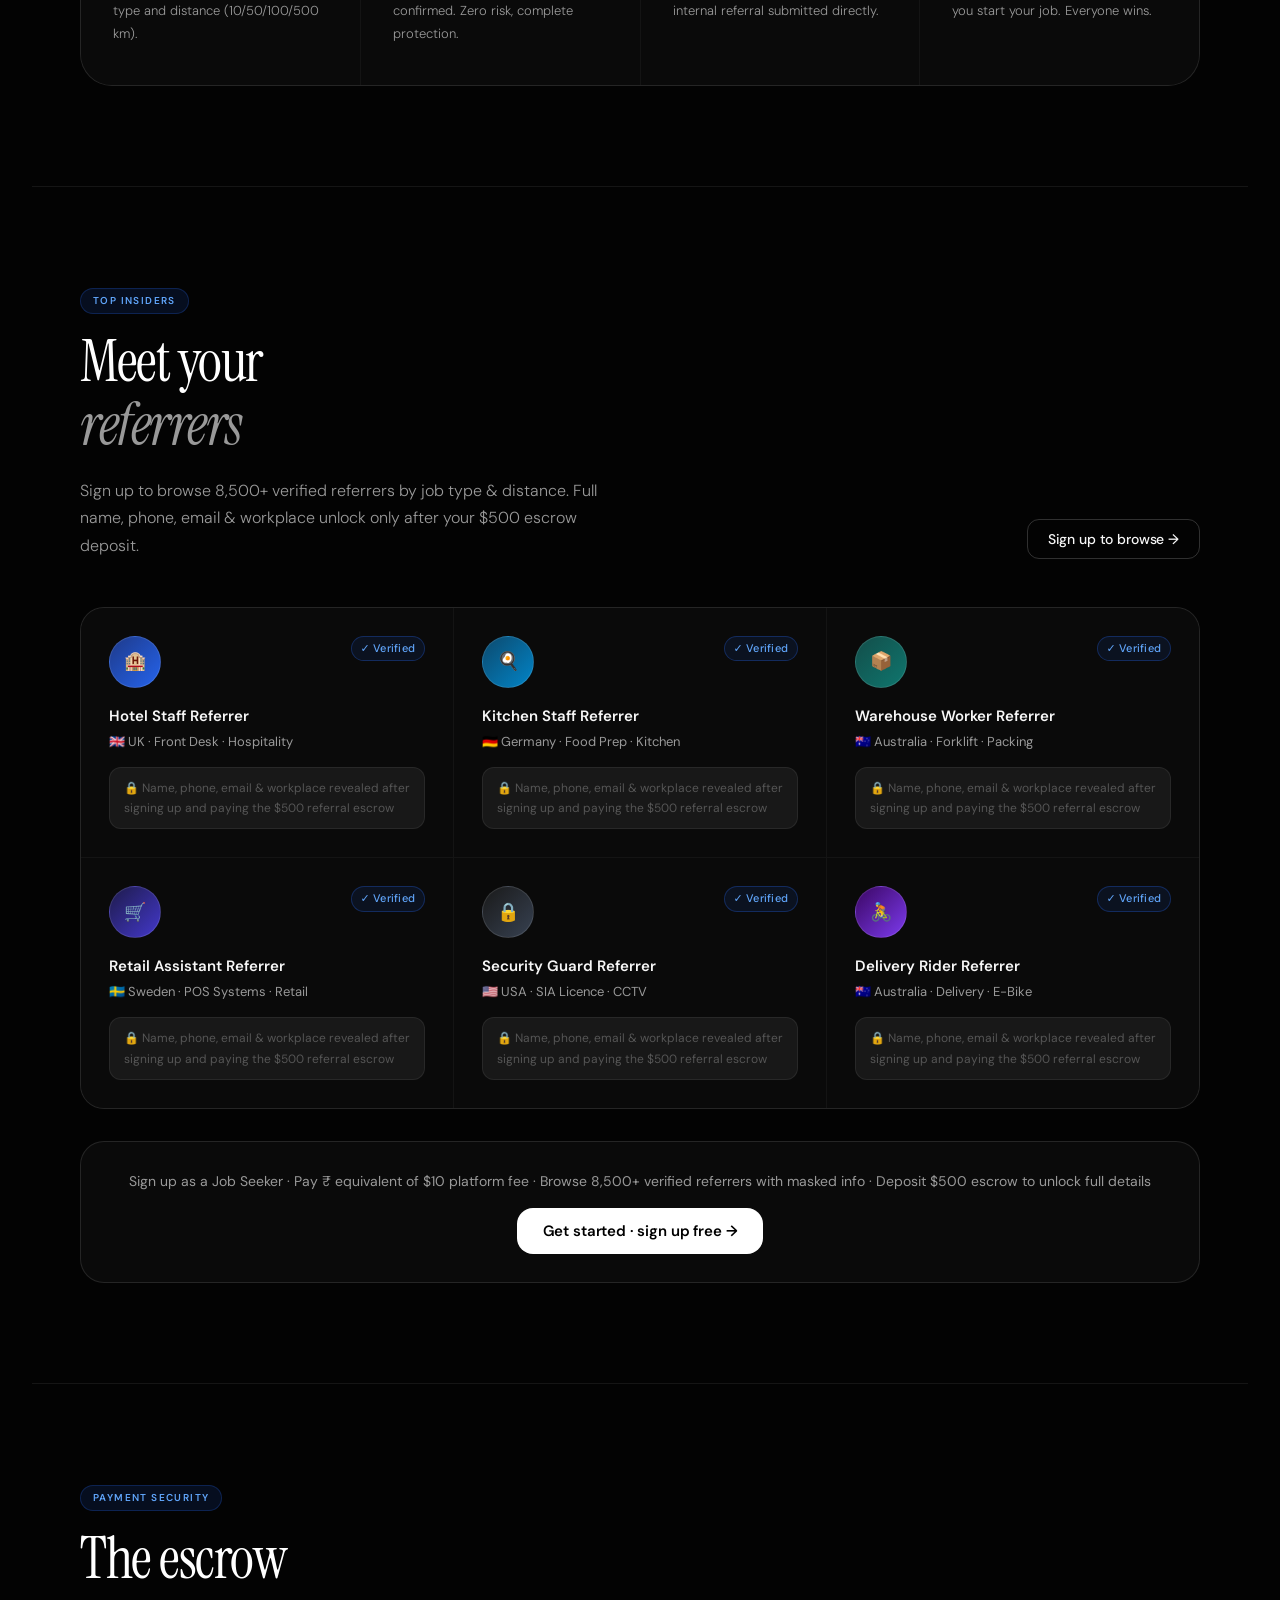
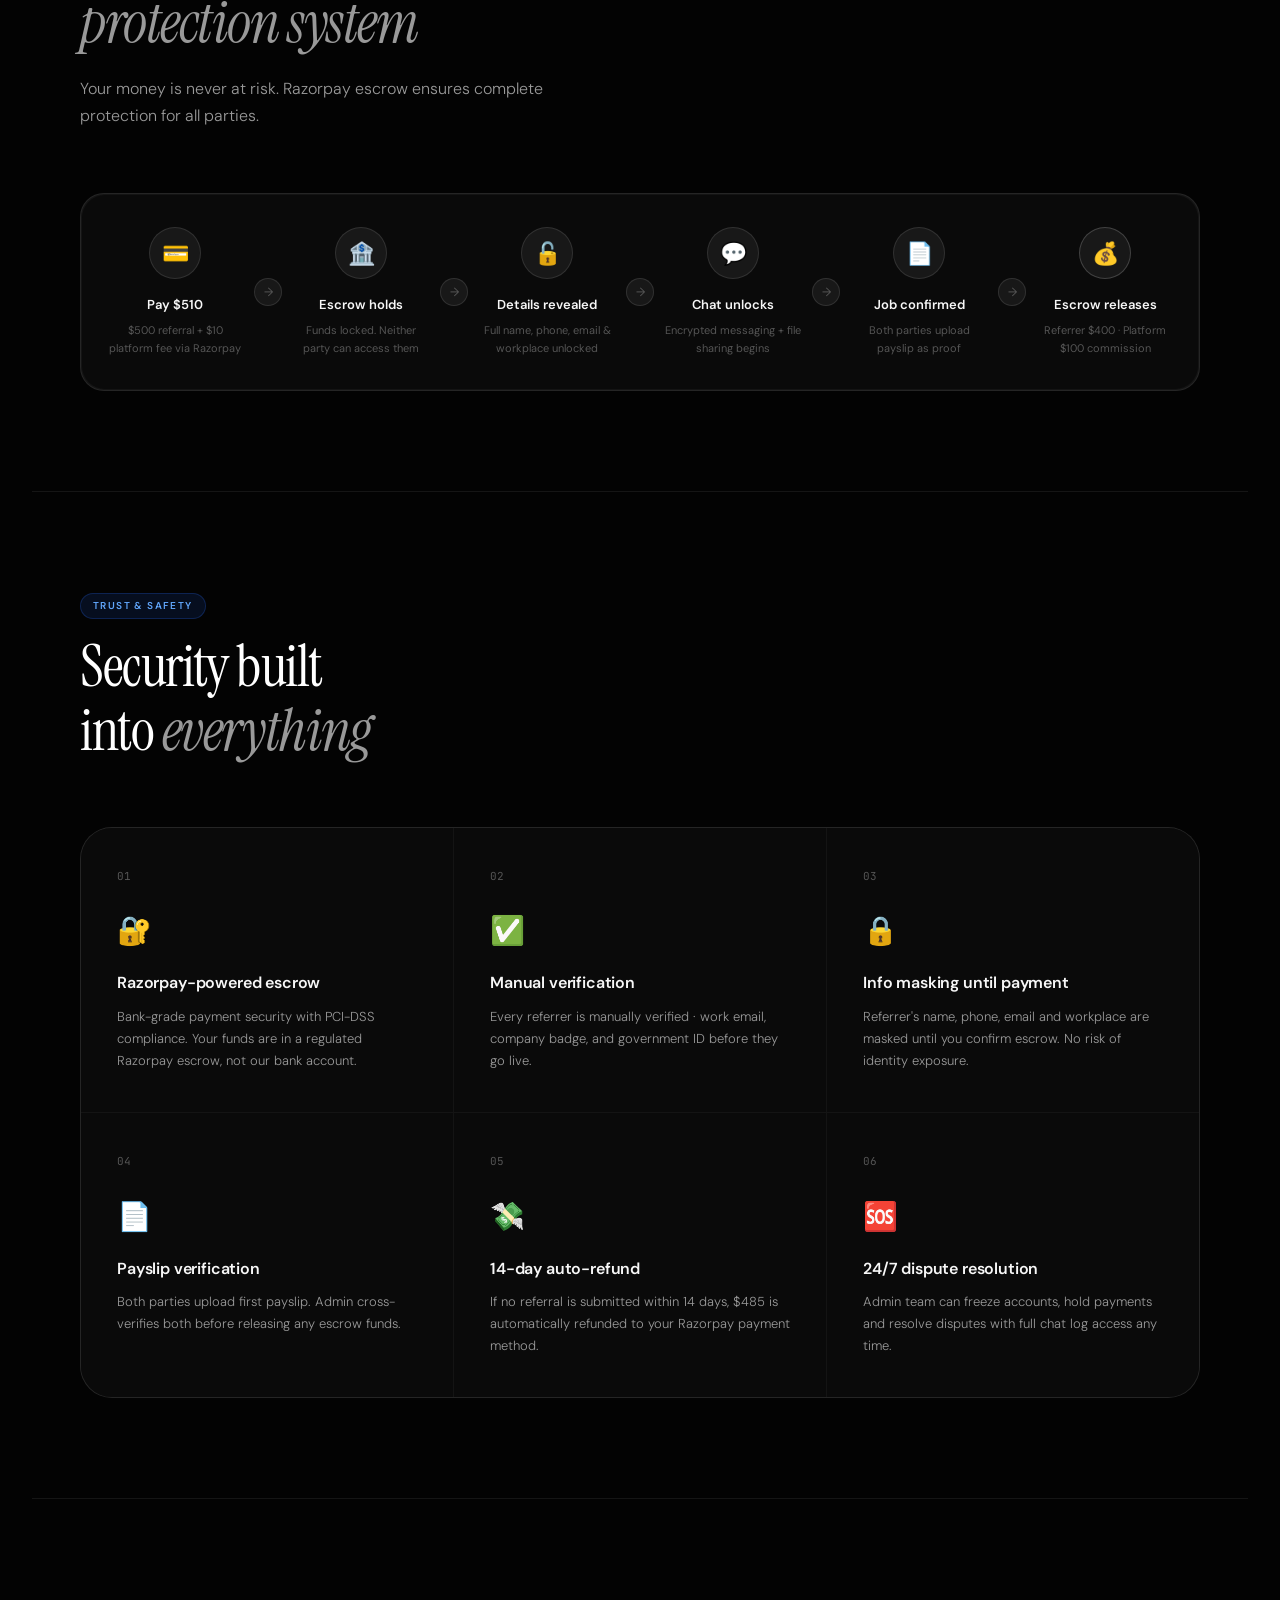
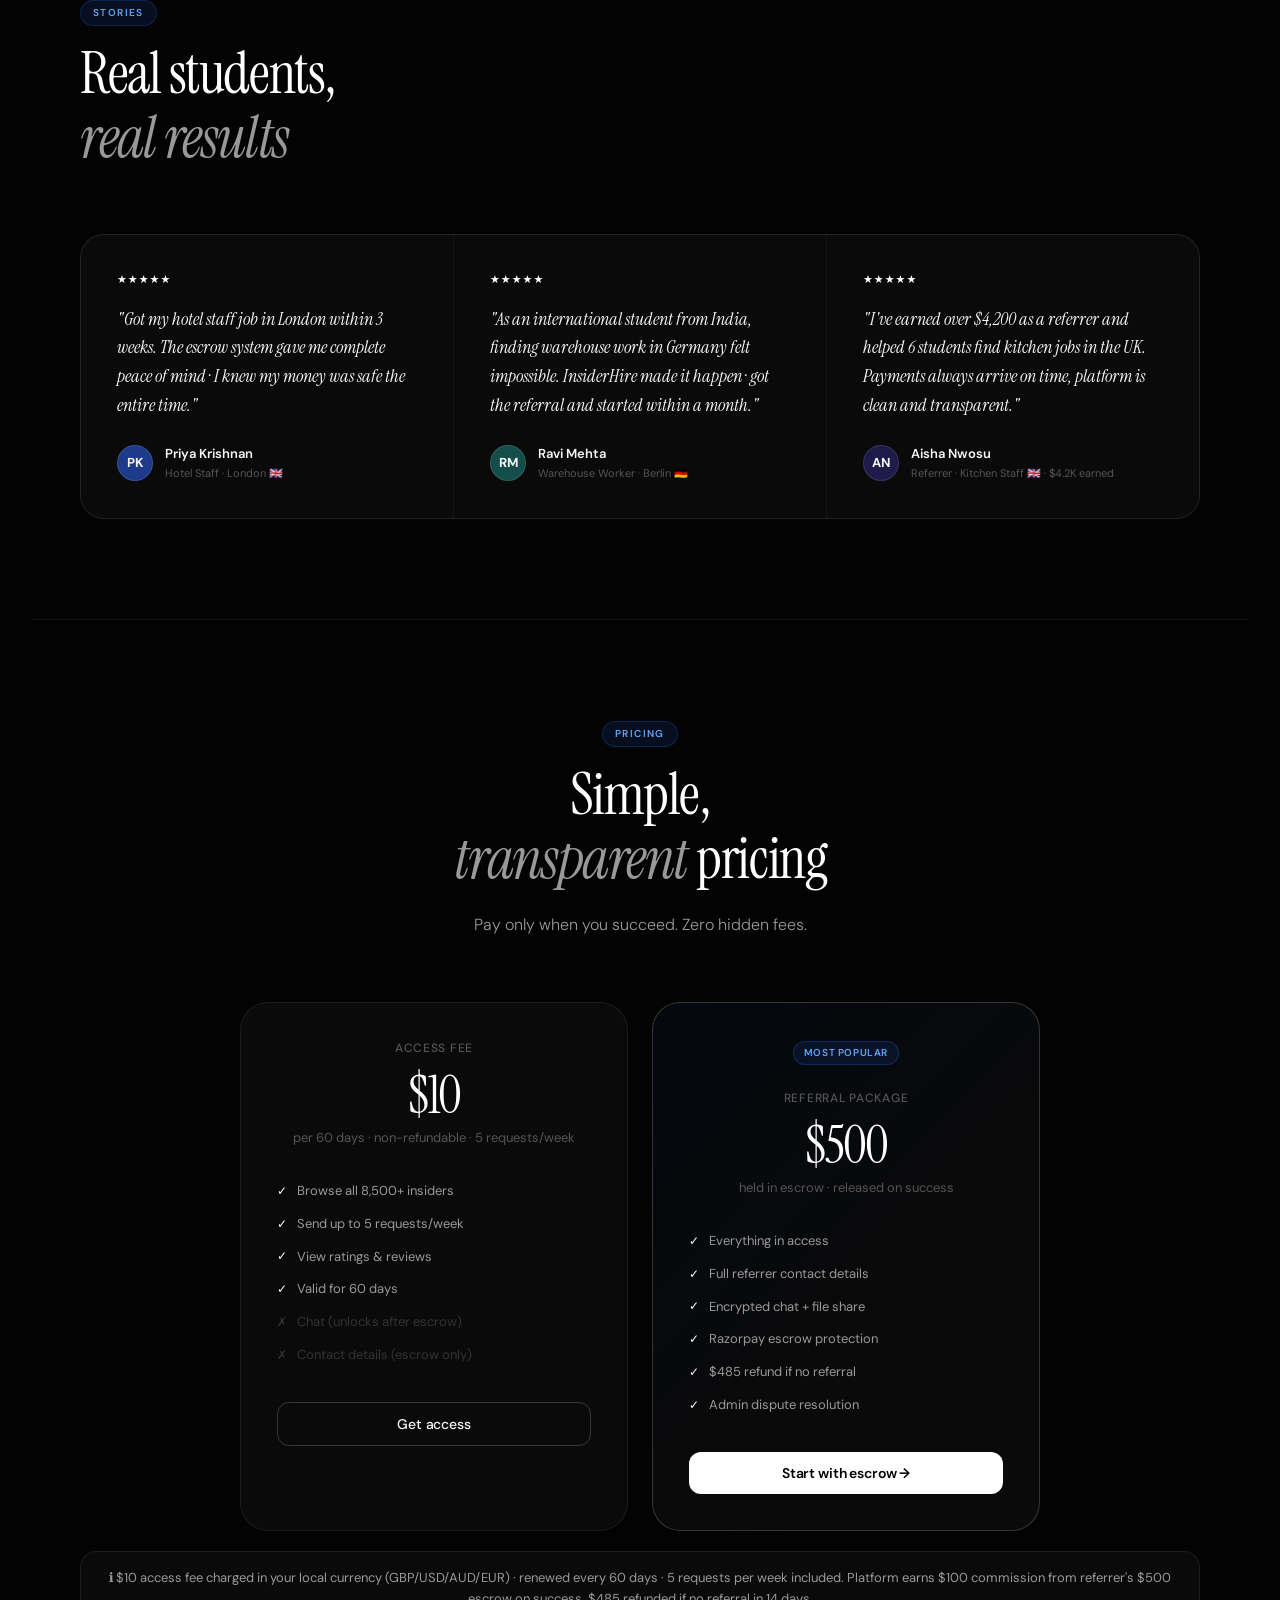
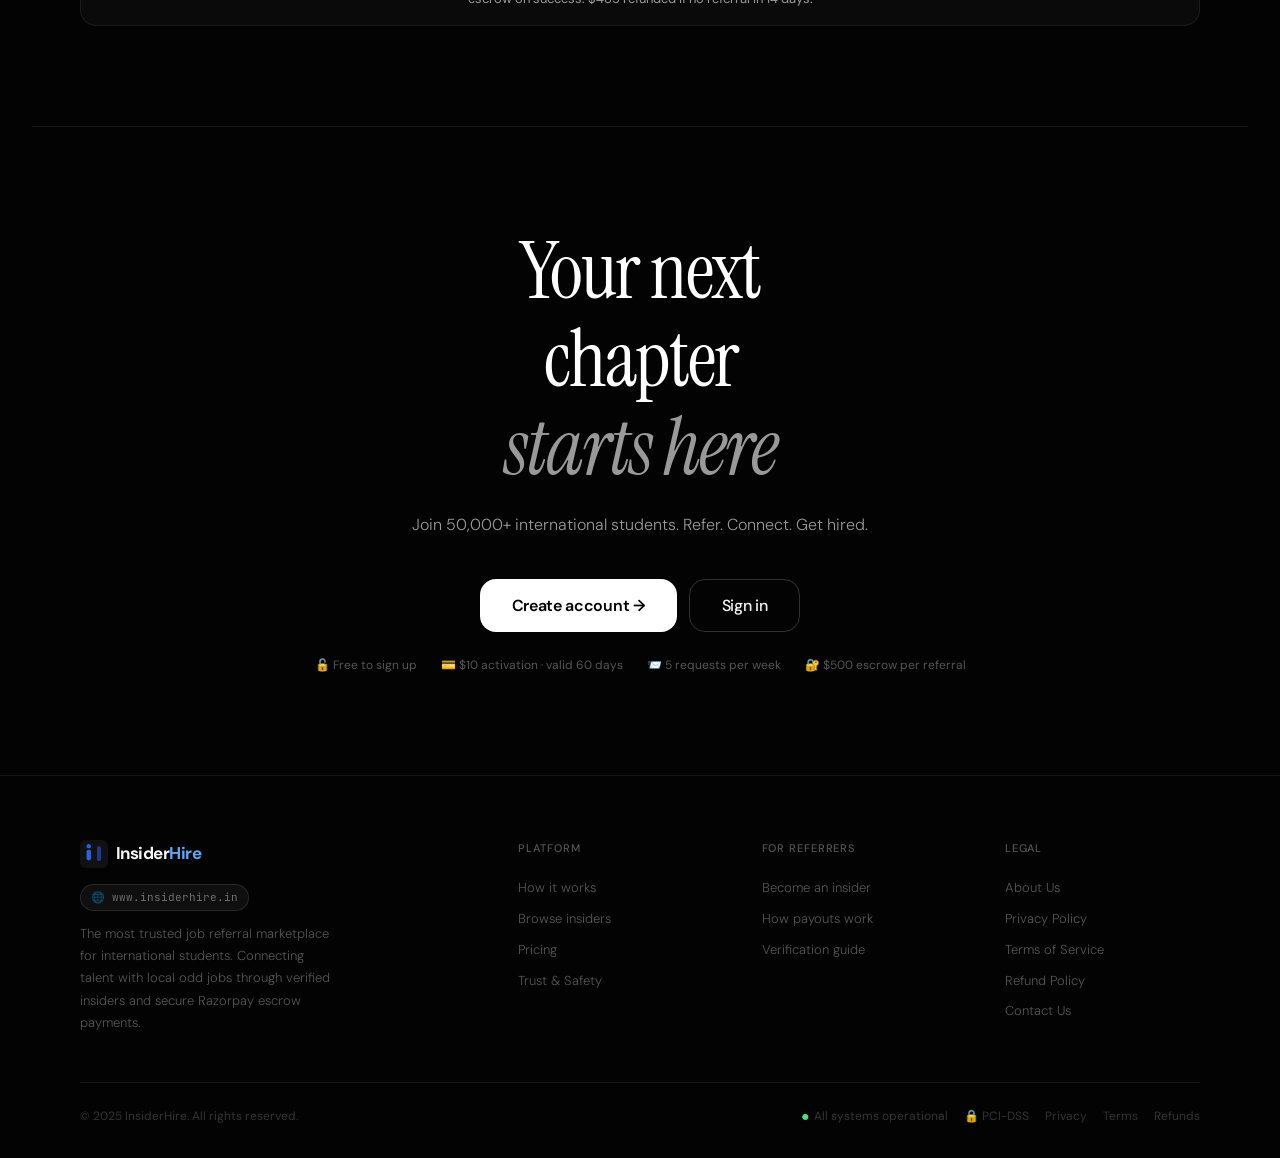
==== commit b2194666: "Fix light homepage, refine navigation, and restore referrer street map" ====
--- a/index.html
+++ b/index.html
@@ -35,9 +35,9 @@
 html[data-theme="light"] body{color:#0f172a!important;background:#f1f5f9!important}
 /* Dark mode body — always black */
 body{background:#030303;color:#f7f7f7}
-html[data-theme="light"] .hero{background:#0f172a}
-html[data-theme="light"] .hero,.hero *{color:#f8fafc}
-html[data-theme="light"] .hero .section-sub{color:rgba(248,250,252,0.7)}
+html[data-theme="light"] .hero{background:#ffffff}
+html[data-theme="light"] .hero{color:#0f172a}
+html[data-theme="light"] .hero .section-sub{color:#475569}
 html[data-theme="light"] canvas{opacity:0.15}
 html[data-theme="light"] .nav{background:rgba(248,250,252,0.95);border-bottom-color:rgba(0,0,0,0.08)}
 html[data-theme="light"] .nav-link{color:rgba(0,0,0,0.65)}
@@ -493,6 +493,31 @@
 .modal{-webkit-overflow-scrolling:touch}
 img{max-width:100%;height:auto}
 input,select,textarea{font-size:16px!important} /* prevent iOS zoom on input focus */
+
+/* Targeted navigation and street-map refinements. */
+#main-nav{gap:24px}
+#nav-public{gap:2px;min-width:0;justify-content:center}
+#nav-public .nav-link{font-family:var(--font-body);font-size:12px;font-weight:500;line-height:1.4;letter-spacing:.01em;white-space:nowrap;padding:9px 11px;border:0;background:transparent;flex-shrink:0}
+#nav-public .nav-link:hover{background:var(--elevated);color:var(--text-1)}
+#nav-public .nav-link:focus-visible{outline:2px solid var(--blue-light);outline-offset:2px}
+#main-nav .nav-actions{margin-left:auto}
+.street-map-panel{border:1px solid var(--border-md);border-radius:20px;overflow:hidden;background:var(--surface);margin:0 0 24px;box-shadow:0 8px 28px rgba(0,0,0,.08)}
+.street-map-header{display:flex;align-items:center;justify-content:space-between;gap:16px;padding:17px 20px;border-bottom:1px solid var(--border)}
+.street-map-heading{font-size:13px;font-weight:600;letter-spacing:-.015em;color:var(--text-1)}
+.street-map-caption{font-size:11px;color:var(--text-2);margin-top:3px}
+.street-map-header button{border:1px solid var(--border-md);border-radius:9px;padding:7px 11px;color:var(--text-1);font-size:11px;white-space:nowrap;background:var(--elevated)}
+#map-container{height:340px;width:100%;border:0;border-radius:0;margin:0;z-index:0;isolation:isolate;background:#e8edf0}
+.street-map-footer{display:flex;align-items:center;flex-wrap:wrap;gap:16px;font-size:10px;color:var(--text-2);padding:11px 20px;border-top:1px solid var(--border)}
+.street-map-legend{display:inline-flex;align-items:center;gap:6px}.street-map-dot{width:7px;height:7px;border-radius:50%;background:#2563eb}.street-map-dot.worker{background:#159477}
+.street-map-error{font-size:12px;color:var(--text-2);padding:14px 20px;border-top:1px solid var(--border)}.street-map-error[hidden]{display:none}
+#map-container .leaflet-control-zoom{border:1px solid #cbd5e1;border-radius:10px;overflow:hidden;box-shadow:0 4px 16px #0f172a18}
+#map-container .leaflet-control-zoom a{background:#fff;color:#0f172a;font-weight:400;border-color:#e2e8f0}
+#map-container .leaflet-control-attribution{font-size:10px;color:#334155;background:rgba(255,255,255,.94)}
+#map-container .leaflet-popup-content-wrapper{border-radius:12px;background:var(--surface);color:var(--text-1);box-shadow:0 8px 24px #0003}
+#map-container .leaflet-popup-tip{background:var(--surface)}#map-container .leaflet-popup-content{font-family:var(--font-body);line-height:1.7;margin:12px 16px}
+@media(min-width:901px) and (max-width:1200px){#main-nav{gap:14px;padding-inline:22px}#nav-public .nav-link{font-size:11px;padding-inline:7px}#main-nav .nav-domain{font-size:9px}#main-nav .nav-wordmark{font-size:17px}}
+@media(max-width:600px){.street-map-header{padding:14px;align-items:flex-start}#map-container{height:290px}.street-map-footer{padding:11px 14px;gap:10px}.street-map-caption{max-width:190px;line-height:1.6}}
+
 </style>
 </head>
 <body>
@@ -518,13 +543,13 @@
     <div><div class="nav-wordmark">Insider<span>Hire</span></div><div class="nav-domain">www.insiderhire.in</div></div>
   </div>
   <div class="nav-links" id="nav-public">
-    <span class="nav-link" onclick="smooth('how-it-works')">How it works</span>
-    <span class="nav-link" onclick="smooth('referrers-sec')">Find Referrers</span>
-    <span class="nav-link" onclick="smooth('pricing-sec')">Pricing</span>
-    <span class="nav-link" onclick="nav('about')">About Us</span>
-    <span class="nav-link" onclick="nav('privacy')">Privacy</span>
-    <span class="nav-link" onclick="nav('terms')">Terms</span>
-    <span class="nav-link" onclick="nav('refund')">Refund</span>
+    <button type="button" class="nav-link" onclick="smooth('how-it-works')">How it works</button>
+    <button type="button" class="nav-link" onclick="smooth('referrers-sec')">Find Referrers</button>
+    <button type="button" class="nav-link" onclick="smooth('pricing-sec')">Pricing</button>
+    <button type="button" class="nav-link" onclick="nav('about')">About Us</button>
+    <button type="button" class="nav-link" onclick="nav('privacy')">Privacy</button>
+    <button type="button" class="nav-link" onclick="nav('terms')">Terms</button>
+    <button type="button" class="nav-link" onclick="nav('refund')">Refund</button>
   </div>
   <div class="nav-links" id="nav-dash" style="display:none">
     <!-- Dashboard nav handled by left sidebar · no duplicate links here -->
@@ -793,7 +818,7 @@
     <!-- LEFT: Text content -->
     <div>
       <!-- Eyebrow badge -->
-      <div style="display:inline-flex;align-items:center;gap:8px;padding:6px 16px;border-radius:99px;background:rgba(255,255,255,0.06);border:1px solid rgba(255,255,255,0.12);font-size:13px;color:rgba(255,255,255,0.7);margin-bottom:28px">
+      <div class="hero-badge" style="display:inline-flex;align-items:center;gap:8px;padding:6px 16px;border-radius:99px;background:rgba(255,255,255,0.06);border:1px solid rgba(255,255,255,0.12);font-size:13px;color:rgba(255,255,255,0.7);margin-bottom:28px">
         <svg width="12" height="12" viewBox="0 0 16 16" fill="none"><path d="M8 1l1.5 4.5H14L10.5 8l1.5 4.5L8 10l-4 2.5L5.5 8 2 5.5h4.5z" fill="#60A5FA"/></svg>
         Made for students. Powered by referrals.
       </div>
@@ -814,7 +839,7 @@
           <svg width="16" height="16" fill="none" viewBox="0 0 24 24"><circle cx="11" cy="11" r="8" stroke="white" stroke-width="2"/><path d="M21 21l-4.35-4.35" stroke="white" stroke-width="2" stroke-linecap="round"/></svg>
           Find Part-Time Jobs
         </button>
-        <button onclick="openModal('signup-modal')" style="display:inline-flex;align-items:center;gap:8px;padding:14px 28px;border-radius:10px;background:transparent;color:#fff;font-size:15px;font-weight:600;border:1.5px solid rgba(255,255,255,0.2);cursor:pointer;transition:all 0.2s" onmouseenter="this.style.background='rgba(255,255,255,0.06)';this.style.borderColor='rgba(255,255,255,0.4)'" onmouseleave="this.style.background='transparent';this.style.borderColor='rgba(255,255,255,0.2)'">
+        <button class="hero-secondary-cta" onclick="openModal('signup-modal')" style="display:inline-flex;align-items:center;gap:8px;padding:14px 28px;border-radius:10px;background:transparent;color:#fff;font-size:15px;font-weight:600;border:1.5px solid rgba(255,255,255,0.2);cursor:pointer;transition:all 0.2s" onmouseenter="this.style.background='rgba(255,255,255,0.06)';this.style.borderColor='rgba(255,255,255,0.4)'" onmouseleave="this.style.background='transparent';this.style.borderColor='rgba(255,255,255,0.2)'">
           <svg width="16" height="16" fill="none" viewBox="0 0 24 24"><path d="M17 21v-2a4 4 0 0 0-4-4H5a4 4 0 0 0-4 4v2" stroke="white" stroke-width="2" stroke-linecap="round"/><circle cx="9" cy="7" r="4" stroke="white" stroke-width="2"/><path d="M23 21v-2a4 4 0 0 0-3-3.87M16 3.13a4 4 0 0 1 0 7.75" stroke="white" stroke-width="2" stroke-linecap="round"/></svg>
           Become a Referrer
         </button>
@@ -827,19 +852,19 @@
 
       <!-- Trust badges -->
       <div style="display:flex;gap:20px;flex-wrap:wrap">
-        <div style="display:flex;align-items:center;gap:7px;font-size:12px;color:rgba(255,255,255,0.45)">
+        <div class="hero-trust-item" style="display:flex;align-items:center;gap:7px;font-size:12px;color:rgba(255,255,255,0.45)">
           <svg width="14" height="14" fill="none" viewBox="0 0 24 24"><path d="M17 21v-2a4 4 0 0 0-4-4H5a4 4 0 0 0-4 4v2" stroke="currentColor" stroke-width="2"/><circle cx="9" cy="7" r="4" stroke="currentColor" stroke-width="2"/></svg>
           100% Student Community
         </div>
-        <div style="display:flex;align-items:center;gap:7px;font-size:12px;color:rgba(255,255,255,0.45)">
+        <div class="hero-trust-item" style="display:flex;align-items:center;gap:7px;font-size:12px;color:rgba(255,255,255,0.45)">
           <svg width="14" height="14" fill="none" viewBox="0 0 24 24"><path d="M12 22s8-4 8-10V5l-8-3-8 3v7c0 6 8 10 8 10z" stroke="currentColor" stroke-width="2"/></svg>
           Safe &amp; Secure Payments
         </div>
-        <div style="display:flex;align-items:center;gap:7px;font-size:12px;color:rgba(255,255,255,0.45)">
+        <div class="hero-trust-item" style="display:flex;align-items:center;gap:7px;font-size:12px;color:rgba(255,255,255,0.45)">
           <svg width="14" height="14" fill="none" viewBox="0 0 24 24"><circle cx="12" cy="12" r="10" stroke="currentColor" stroke-width="2"/><path d="M12 8v4M12 16h.01" stroke="currentColor" stroke-width="2" stroke-linecap="round"/></svg>
           No Hidden Charges
         </div>
-        <div style="display:flex;align-items:center;gap:7px;font-size:12px;color:rgba(255,255,255,0.45)">
+        <div class="hero-trust-item" style="display:flex;align-items:center;gap:7px;font-size:12px;color:rgba(255,255,255,0.45)">
           <svg width="14" height="14" fill="none" viewBox="0 0 24 24"><path d="M22 11.08V12a10 10 0 1 1-5.93-9.14" stroke="currentColor" stroke-width="2"/><polyline points="22 4 12 14.01 9 11.01" stroke="currentColor" stroke-width="2"/></svg>
           Trusted Network
         </div>
@@ -859,40 +884,40 @@
       </div>
 
       <!-- Floating popular jobs card -->
-      <div style="position:absolute;bottom:-20px;right:-16px;background:rgba(10,10,10,0.95);backdrop-filter:blur(20px);border:1px solid rgba(255,255,255,0.1);border-radius:16px;padding:16px 20px;min-width:280px;box-shadow:0 20px 60px rgba(0,0,0,0.6)">
-        <div style="font-size:12px;font-weight:600;color:rgba(255,255,255,0.5);margin-bottom:12px;text-transform:uppercase;letter-spacing:0.06em">Popular Jobs for Students</div>
+      <div class="popular-jobs-card" style="position:absolute;bottom:-20px;right:-16px;background:rgba(10,10,10,0.95);backdrop-filter:blur(20px);border:1px solid rgba(255,255,255,0.1);border-radius:16px;padding:16px 20px;min-width:280px;box-shadow:0 20px 60px rgba(0,0,0,0.6)">
+        <div class="popular-jobs-heading" style="font-size:12px;font-weight:600;color:rgba(255,255,255,0.5);margin-bottom:12px;text-transform:uppercase;letter-spacing:0.06em">Popular Jobs for Students</div>
         <div style="display:grid;grid-template-columns:repeat(4,1fr);gap:8px">
-          <div style="text-align:center;padding:8px 4px;border-radius:10px;background:rgba(255,255,255,0.04);cursor:pointer;transition:background 0.15s" onmouseenter="this.style.background='rgba(37,99,235,0.12)'" onmouseleave="this.style.background='rgba(255,255,255,0.04)'">
+          <div class="popular-job" style="text-align:center;padding:8px 4px;border-radius:10px;background:rgba(255,255,255,0.04);cursor:pointer;transition:background 0.15s" onmouseenter="this.style.background='rgba(37,99,235,0.12)'" onmouseleave="this.style.background='rgba(255,255,255,0.04)'">
             <div style="font-size:22px;margin-bottom:4px">☕</div>
-            <div style="font-size:10px;color:rgba(255,255,255,0.55);line-height:1.3">Café &amp;<br>Restaurant</div>
-          </div>
-          <div style="text-align:center;padding:8px 4px;border-radius:10px;background:rgba(255,255,255,0.04);cursor:pointer;transition:background 0.15s" onmouseenter="this.style.background='rgba(37,99,235,0.12)'" onmouseleave="this.style.background='rgba(255,255,255,0.04)'">
+            <div class="popular-job-label" style="font-size:10px;color:rgba(255,255,255,0.55);line-height:1.3">Café &amp;<br>Restaurant</div>
+          </div>
+          <div class="popular-job" style="text-align:center;padding:8px 4px;border-radius:10px;background:rgba(255,255,255,0.04);cursor:pointer;transition:background 0.15s" onmouseenter="this.style.background='rgba(37,99,235,0.12)'" onmouseleave="this.style.background='rgba(255,255,255,0.04)'">
             <div style="font-size:22px;margin-bottom:4px">🛒</div>
-            <div style="font-size:10px;color:rgba(255,255,255,0.55);line-height:1.3">Retail &amp;<br>Sales</div>
-          </div>
-          <div style="text-align:center;padding:8px 4px;border-radius:10px;background:rgba(255,255,255,0.04);cursor:pointer;transition:background 0.15s" onmouseenter="this.style.background='rgba(37,99,235,0.12)'" onmouseleave="this.style.background='rgba(255,255,255,0.04)'">
+            <div class="popular-job-label" style="font-size:10px;color:rgba(255,255,255,0.55);line-height:1.3">Retail &amp;<br>Sales</div>
+          </div>
+          <div class="popular-job" style="text-align:center;padding:8px 4px;border-radius:10px;background:rgba(255,255,255,0.04);cursor:pointer;transition:background 0.15s" onmouseenter="this.style.background='rgba(37,99,235,0.12)'" onmouseleave="this.style.background='rgba(255,255,255,0.04)'">
             <div style="font-size:22px;margin-bottom:4px">📦</div>
-            <div style="font-size:10px;color:rgba(255,255,255,0.55);line-height:1.3">Warehouse<br></div>
-          </div>
-          <div style="text-align:center;padding:8px 4px;border-radius:10px;background:rgba(255,255,255,0.04);cursor:pointer;transition:background 0.15s" onmouseenter="this.style.background='rgba(37,99,235,0.12)'" onmouseleave="this.style.background='rgba(255,255,255,0.04)'">
+            <div class="popular-job-label" style="font-size:10px;color:rgba(255,255,255,0.55);line-height:1.3">Warehouse<br></div>
+          </div>
+          <div class="popular-job" style="text-align:center;padding:8px 4px;border-radius:10px;background:rgba(255,255,255,0.04);cursor:pointer;transition:background 0.15s" onmouseenter="this.style.background='rgba(37,99,235,0.12)'" onmouseleave="this.style.background='rgba(255,255,255,0.04)'">
             <div style="font-size:22px;margin-bottom:4px">🚴</div>
-            <div style="font-size:10px;color:rgba(255,255,255,0.55);line-height:1.3">Delivery<br></div>
-          </div>
-          <div style="text-align:center;padding:8px 4px;border-radius:10px;background:rgba(255,255,255,0.04);cursor:pointer;transition:background 0.15s" onmouseenter="this.style.background='rgba(37,99,235,0.12)'" onmouseleave="this.style.background='rgba(255,255,255,0.04)'">
+            <div class="popular-job-label" style="font-size:10px;color:rgba(255,255,255,0.55);line-height:1.3">Delivery<br></div>
+          </div>
+          <div class="popular-job" style="text-align:center;padding:8px 4px;border-radius:10px;background:rgba(255,255,255,0.04);cursor:pointer;transition:background 0.15s" onmouseenter="this.style.background='rgba(37,99,235,0.12)'" onmouseleave="this.style.background='rgba(255,255,255,0.04)'">
             <div style="font-size:22px;margin-bottom:4px">🏨</div>
-            <div style="font-size:10px;color:rgba(255,255,255,0.55);line-height:1.3">Hotel<br>Staff</div>
-          </div>
-          <div style="text-align:center;padding:8px 4px;border-radius:10px;background:rgba(255,255,255,0.04);cursor:pointer;transition:background 0.15s" onmouseenter="this.style.background='rgba(37,99,235,0.12)'" onmouseleave="this.style.background='rgba(255,255,255,0.04)'">
+            <div class="popular-job-label" style="font-size:10px;color:rgba(255,255,255,0.55);line-height:1.3">Hotel<br>Staff</div>
+          </div>
+          <div class="popular-job" style="text-align:center;padding:8px 4px;border-radius:10px;background:rgba(255,255,255,0.04);cursor:pointer;transition:background 0.15s" onmouseenter="this.style.background='rgba(37,99,235,0.12)'" onmouseleave="this.style.background='rgba(255,255,255,0.04)'">
             <div style="font-size:22px;margin-bottom:4px">🔒</div>
-            <div style="font-size:10px;color:rgba(255,255,255,0.55);line-height:1.3">Security<br></div>
-          </div>
-          <div style="text-align:center;padding:8px 4px;border-radius:10px;background:rgba(255,255,255,0.04);cursor:pointer;transition:background 0.15s" onmouseenter="this.style.background='rgba(37,99,235,0.12)'" onmouseleave="this.style.background='rgba(255,255,255,0.04)'">
+            <div class="popular-job-label" style="font-size:10px;color:rgba(255,255,255,0.55);line-height:1.3">Security<br></div>
+          </div>
+          <div class="popular-job" style="text-align:center;padding:8px 4px;border-radius:10px;background:rgba(255,255,255,0.04);cursor:pointer;transition:background 0.15s" onmouseenter="this.style.background='rgba(37,99,235,0.12)'" onmouseleave="this.style.background='rgba(255,255,255,0.04)'">
             <div style="font-size:22px;margin-bottom:4px">📚</div>
-            <div style="font-size:10px;color:rgba(255,255,255,0.55);line-height:1.3">Tutoring<br></div>
-          </div>
-          <div style="text-align:center;padding:8px 4px;border-radius:10px;background:rgba(255,255,255,0.04);cursor:pointer;transition:background 0.15s" onmouseenter="this.style.background='rgba(37,99,235,0.12)'" onmouseleave="this.style.background='rgba(255,255,255,0.04)'">
+            <div class="popular-job-label" style="font-size:10px;color:rgba(255,255,255,0.55);line-height:1.3">Tutoring<br></div>
+          </div>
+          <div class="popular-job" style="text-align:center;padding:8px 4px;border-radius:10px;background:rgba(255,255,255,0.04);cursor:pointer;transition:background 0.15s" onmouseenter="this.style.background='rgba(37,99,235,0.12)'" onmouseleave="this.style.background='rgba(255,255,255,0.04)'">
             <div style="font-size:22px;margin-bottom:4px">✨</div>
-            <div style="font-size:10px;color:rgba(255,255,255,0.55);line-height:1.3">More...<br></div>
+            <div class="popular-job-label" style="font-size:10px;color:rgba(255,255,255,0.55);line-height:1.3">More...<br></div>
           </div>
         </div>
       </div>
@@ -1348,6 +1373,12 @@
               <button class="filter-pill"     id="fpill-top"  onclick="setBrowseFilter('top',this)">⭐ Top rated</button>
             </div>
             <div style="font-size:12px;color:var(--text-3);margin-bottom:16px" id="browse-count">Loading referrers...</div>
+            <section class="street-map-panel" aria-label="Referrer street map">
+              <div class="street-map-header"><div><h3 class="street-map-heading">Explore referrers nearby</h3><p class="street-map-caption">Street view of the area. Search a location to focus the map.</p></div><button type="button" onclick="focusStreetMap()">Reset map view</button></div>
+              <div id="map-container" aria-label="Interactive street map" role="region"></div>
+              <div id="street-map-error" class="street-map-error" role="status" hidden></div>
+              <div class="street-map-footer"><span class="street-map-legend"><i class="street-map-dot"></i>Search location</span><span class="street-map-legend"><i class="street-map-dot worker"></i>Referrer location</span><span>Only shared locations are shown; no location is inferred.</span></div>
+            </section>
             <div class="referrers-grid" id="browse-grid" style="border-radius:var(--r-xl)"><div style="padding:40px;text-align:center;color:var(--text-3);grid-column:1/-1">Loading...</div></div>
             <div style="text-align:center;margin-top:20px"><button class="btn btn-outline" id="load-more-btn" onclick="loadMoreReferrers()" style="display:none">Load more</button></div>
           </div>
@@ -2788,7 +2819,7 @@
   const pt=$('dash-pg-title'),ps=$('dash-pg-sub');
   if(t&&pt) pt.textContent=t[0];
   if(t&&ps) ps.textContent=t[1];
-  if(p==='dash-browse')   loadBrowse();
+  if(p==='dash-browse') { loadBrowse(); initLeafletMap(); if(leafletMap) requestAnimationFrame(()=>leafletMap.invalidateSize()); }
   if(p==='dash-chat')     loadFresherChat();
   if(p==='dash-wallet')   loadWallet();
   if(p==='dash-requests') loadRequests();
@@ -3879,6 +3910,8 @@
 function applyBrowseFilters() { applyFilters(); }
 
 function renderBrowse(refs) {
+  streetReferrers = refs;
+  syncStreetMarkers();
   const g=$('browse-grid'); if(!g) return;
   if (!refs.length) {
     g.innerHTML='<div style="padding:40px;text-align:center;color:var(--text-3);grid-column:1/-1">No workers found. <button class="btn btn-outline btn-sm" onclick="resetFilters()">Reset filters</button></div>';
@@ -3954,7 +3987,9 @@
   const bs=$('browse-search'); if(bs) bs.value='';
   userLoc=null;
   const s=$('location-status'); if(s) s.textContent='📍 Enter location or use current location';
-  const mc=$('map-container'); if(mc) mc.style.display='none';
+  if(leafletMarker){leafletMarker.remove();leafletMarker=null;}
+  if(leafletCircle){leafletCircle.remove();leafletCircle=null;}
+  focusStreetMap();
   JOB_CATS.forEach(c=>{ const e=$('cat-'+c.id); if(e) e.checked=true; });
   setRadius(500);
   loadBrowse();
@@ -5167,13 +5202,20 @@
       .data-table td{color:#0f172a!important;border-color:rgba(0,0,0,0.06)!important}
       .dropdown-menu{background:#fff!important;border-color:rgba(0,0,0,0.1)!important}
       .dropdown-item{color:rgba(0,0,0,0.7)!important}
-      .hero-bg{background:#0a0f1e!important}
-      #hero-sec{background:#0a0f1e!important}
-      #hero-sec h1,#hero-sec .hero-stat-val,#hero-sec strong{color:#ffffff!important}
-      #hero-sec p,#hero-sec .hero-stat-lbl{color:rgba(255,255,255,0.6)!important}
+      #hero-sec.hero-bg{background:#ffffff!important;color:#0f172a!important}
+      #hero-sec h1,#hero-sec .hero-stat-val,#hero-sec strong{color:#0f172a!important}
+      #hero-sec p,#hero-sec .hero-stat-lbl{color:#475569!important}
       #hero-sec .hero-stat{background:transparent!important}
-      #hero-sec .hero-stat-val[data-count]{color:#ffffff!important}
-      #hero-sec div[style*="background:rgba(255,255,255,0.03)"]{background:rgba(255,255,255,0.04)!important}
+      #hero-sec .hero-stat-val[data-count]{color:#0f172a!important}
+      #hero-sec .hero-glow,#hero-sec .hero-canvas{opacity:0!important}
+      #hero-sec .hero-badge{background:#f8fafc!important;border-color:#e2e8f0!important;color:#475569!important}
+      #hero-sec .hero-trust-item{color:#64748b!important}
+      #hero-sec .hero-secondary-cta{color:#0f172a!important;border-color:#cbd5e1!important}
+      #hero-sec .hero-secondary-cta svg [stroke="white"]{stroke:currentColor}
+      #hero-sec .popular-jobs-card{background:rgba(255,255,255,.97)!important;border-color:#e2e8f0!important;box-shadow:0 16px 40px rgba(15,23,42,.12)!important}
+      #hero-sec .popular-jobs-heading{color:#475569!important}
+      #hero-sec .popular-job{background:#f1f5f9!important}
+      #hero-sec .popular-job-label{color:#475569!important}
       #hero-sec button{color:#ffffff}
       .footer,.footer *{background:#050505!important;color:rgba(255,255,255,0.6)!important}
       .footer-bottom{background:#030303!important;color:rgba(255,255,255,0.35)!important}
@@ -5279,30 +5321,74 @@
 // ── FREE MAP: OpenStreetMap + Nominatim (no API key needed) ──────────────────
 // Replaces Google Maps entirely. Uses Leaflet.js (free, open source).
 let leafletMap = null, leafletMarker = null, leafletCircle = null;
+let streetReferrers = [], streetReferrerLayer = null, streetMapLoading = null;
+
+function validStreetCoordinates(lat,lng) {
+  return lat!==null && lat!=='' && lng!==null && lng!=='' && Number.isFinite(+lat) && Number.isFinite(+lng) && Math.abs(+lat)<=90 && Math.abs(+lng)<=180;
+}
+
+function streetMapError(message) {
+  const status=document.getElementById('street-map-error');
+  if(status){status.hidden=!message;status.textContent=message;}
+}
 
 function initLeafletMap() {
-  // Load Leaflet CSS + JS dynamically
-  if (document.getElementById('leaflet-css')) { setupLeafletMap(); return; }
-  const css = document.createElement('link');
-  css.id   = 'leaflet-css';
-  css.rel  = 'stylesheet';
-  css.href = 'https://unpkg.com/leaflet@1.9.4/dist/leaflet.css';
-  document.head.appendChild(css);
-  const js = document.createElement('script');
-  js.src = 'https://unpkg.com/leaflet@1.9.4/dist/leaflet.js';
-  js.onload = setupLeafletMap;
-  document.head.appendChild(js);
+  const container=document.getElementById('map-container');
+  if(!container || !container.getClientRects().length) return Promise.resolve(null);
+  if(leafletMap){leafletMap.invalidateSize();return Promise.resolve(leafletMap);}
+  if(typeof L!=='undefined'){setupLeafletMap();return Promise.resolve(leafletMap);}
+  if(streetMapLoading)return streetMapLoading;
+  streetMapError('Loading street map…');
+  streetMapLoading=Promise.all([
+    new Promise((resolve,reject)=>{
+      let css=document.getElementById('leaflet-css');
+      if(css?.sheet){resolve();return;}
+      if(!css){css=document.createElement('link');css.id='leaflet-css';css.rel='stylesheet';css.href='https://unpkg.com/leaflet@1.9.4/dist/leaflet.css';document.head.append(css);}
+      css.addEventListener('load',resolve,{once:true});css.addEventListener('error',()=>{css.remove();reject(Error('Map styles unavailable'));},{once:true});
+    }),
+    new Promise((resolve,reject)=>{
+      const js=document.createElement('script');js.src='https://unpkg.com/leaflet@1.9.4/dist/leaflet.js';
+      js.onload=resolve;js.onerror=()=>{js.remove();reject(Error('Map library unavailable'));};document.head.append(js);
+    })
+  ]).then(()=>{setupLeafletMap();streetMapError('');return leafletMap;}).catch(()=>{
+    streetMapError('Street map could not load. Check your internet connection and select Reset map view to retry.');return null;
+  }).finally(()=>{streetMapLoading=null;});
+  return streetMapLoading;
 }
 
 function setupLeafletMap() {
-  const container = document.getElementById('map-container');
-  if (!container || leafletMap) return;
-  container.style.display = 'block';
-  container.style.height  = '200px';
-  leafletMap = L.map('map-container', { zoomControl: true }).setView([20, 0], 2);
-  L.tileLayer('https://{s}.tile.openstreetmap.org/{z}/{x}/{y}.png', {
-    attribution: '© OpenStreetMap contributors', maxZoom: 18
+  const container=document.getElementById('map-container');
+  if(!container||leafletMap||typeof L==='undefined')return;
+  leafletMap=L.map(container,{zoomControl:false,scrollWheelZoom:false}).setView([20,0],2);
+  L.control.zoom({position:'topright'}).addTo(leafletMap);
+  const tiles=L.tileLayer('https://tile.openstreetmap.org/{z}/{x}/{y}.png',{
+    attribution:'&copy; <a href="https://www.openstreetmap.org/copyright" target="_blank" rel="noopener">OpenStreetMap contributors</a>',maxZoom:19,minZoom:2
   }).addTo(leafletMap);
+  tiles.on('tileerror',()=>streetMapError('Some streets could not load. Check your connection or try another zoom level.'));
+  tiles.on('load',()=>streetMapError(''));
+  streetReferrerLayer=L.layerGroup().addTo(leafletMap);
+  new ResizeObserver(()=>leafletMap?.invalidateSize({pan:false})).observe(container);
+  syncStreetMarkers();focusStreetMap();
+}
+
+function syncStreetMarkers() {
+  if(!streetReferrerLayer)return;
+  streetReferrerLayer.clearLayers();
+  streetReferrers.forEach(r=>{
+    if(!validStreetCoordinates(r.lat,r.lng))return;
+    const popup=document.createElement('div'),name=document.createElement('strong'),detail=document.createElement('div');
+    name.textContent=maskName(r.full_name);detail.textContent=[r.job_category,r.location].filter(Boolean).join(' · ');popup.append(name,detail);
+    L.circleMarker([+r.lat,+r.lng],{radius:6,color:'#fff',weight:2,fillColor:'#159477',fillOpacity:1}).addTo(streetReferrerLayer).bindPopup(popup);
+  });
+}
+
+function focusStreetMap() {
+  if(!leafletMap){initLeafletMap();return;}
+  leafletMap.invalidateSize();
+  if(userLoc&&validStreetCoordinates(userLoc.lat,userLoc.lng)){setLeafletLocation(userLoc.lat,userLoc.lng,userLoc.label);return;}
+  const points=streetReferrers.filter(r=>validStreetCoordinates(r.lat,r.lng)).map(r=>[+r.lat,+r.lng]);
+  if(points.length)leafletMap.fitBounds(points,{padding:[35,35],maxZoom:13});
+  else leafletMap.setView([20,0],2);
 }
 
 // Geocode city name using Nominatim (free, no key)
@@ -5318,33 +5404,16 @@
 }
 
 function setLeafletLocation(lat, lng, label) {
-  if (!leafletMap) {
-    initLeafletMap();
-    // Use one-time callback instead of recursive setTimeout to prevent stack overflow
-    setTimeout(() => {
-      if (leafletMap) setLeafletLocation(lat, lng, label);
-      // else silently fail — map not ready yet
-    }, 900);
-    return;
-  }
-  // Guard: if called again before map ready, skip
-  if (typeof L === 'undefined') return;
-  leafletMap.setView([lat, lng], radius<=10?13:radius<=50?10:radius<=100?8:5);
+  if (!validStreetCoordinates(lat, lng)) return;
+  if (!leafletMap) { initLeafletMap(); return; }
+  leafletMap.invalidateSize();
+  leafletMap.setView([+lat,+lng], radius<=10?13:radius<=50?10:radius<=100?8:radius<99999?6:12);
   if (leafletMarker) leafletMarker.remove();
-  leafletMarker = L.circleMarker([lat, lng], { radius:8, color:'#2563EB', fillColor:'#60A5FA', fillOpacity:1, weight:2 })
-    .addTo(leafletMap).bindPopup(label||'Your location').openPopup();
-  if (leafletCircle) leafletCircle.remove();
-  if (radius < 99999) {
-    leafletCircle = L.circle([lat, lng], { radius: radius*1000, color:'#2563EB', fillColor:'#2563EB', fillOpacity:0.06, weight:1.5 }).addTo(leafletMap);
-  }
-  // Add referrer markers
-  allReferrers.forEach(r => {
-    if (r.lat != null && r.lng != null) {
-      L.circleMarker([+r.lat, +r.lng], { radius:6, color:'#16a34a', fillColor:'#4ade80', fillOpacity:1, weight:1 })
-        .addTo(leafletMap)
-        .bindPopup(`<b>${maskName(r.full_name)}</b><br>${r.job_category||''} · ${r.location||''}<br>★ ${r.rating||4.5}`);
-    }
-  });
+  leafletMarker = L.circleMarker([+lat,+lng],{radius:7,color:'#fff',fillColor:'#2563eb',fillOpacity:1,weight:2}).addTo(leafletMap);
+  const popup=document.createElement('span');popup.textContent=label||'Search location';leafletMarker.bindPopup(popup);
+  if (leafletCircle) {leafletCircle.remove();leafletCircle=null;}
+  if(radius<99999) leafletCircle=L.circle([+lat,+lng],{radius:radius*1000,color:'#2563eb',fillColor:'#2563eb',fillOpacity:.045,weight:1.25}).addTo(leafletMap);
+  syncStreetMarkers();
 }
 
 // Override onMapsLoaded — not needed with Leaflet, but keep for compatibility
@@ -5420,7 +5489,7 @@
 
 // drawMap — used by setRadius/applyFilters (non-recursive safe version)
 function drawMap(lat, lng) {
-  if (!lat || !lng) return;
+  if (!validStreetCoordinates(lat, lng)) return;
   if (!leafletMap) { initLeafletMap(); return; } // map not ready, skip
   setLeafletLocation(lat, lng, userLoc?.label || '');
 }
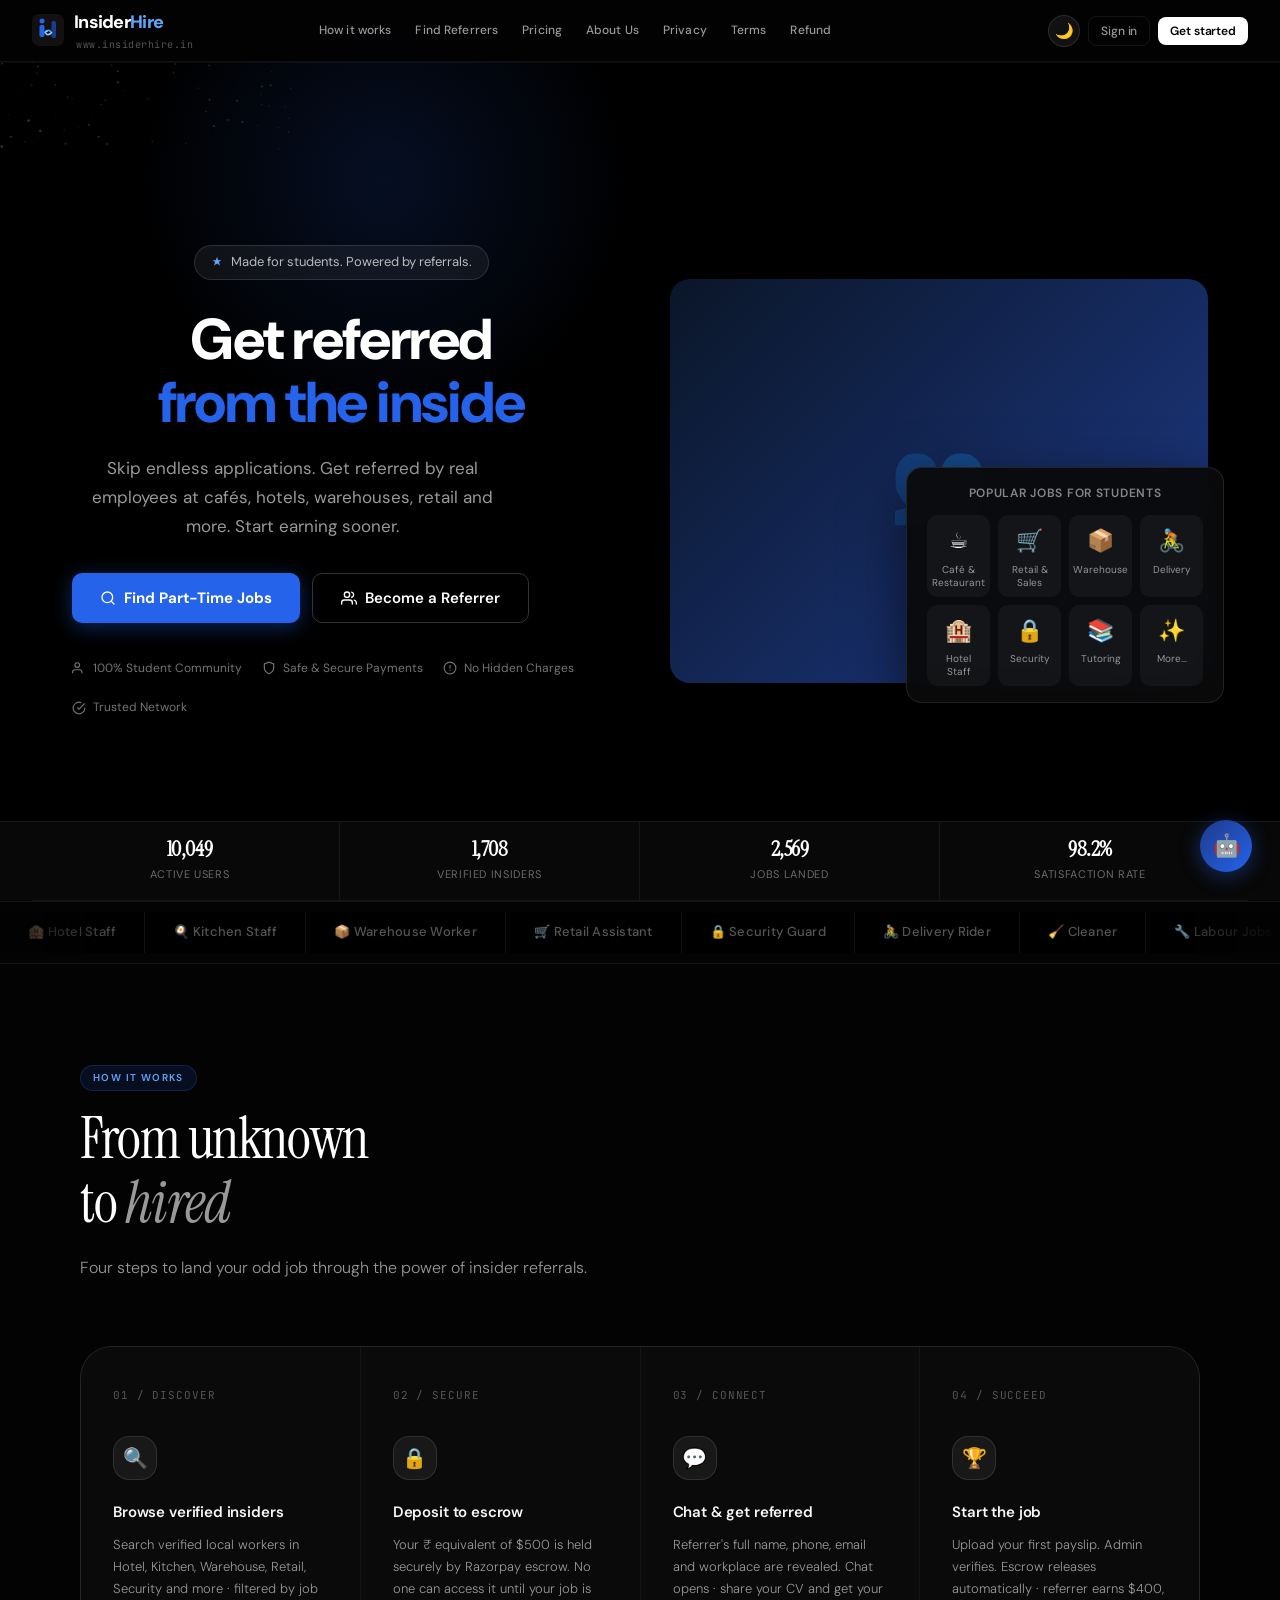
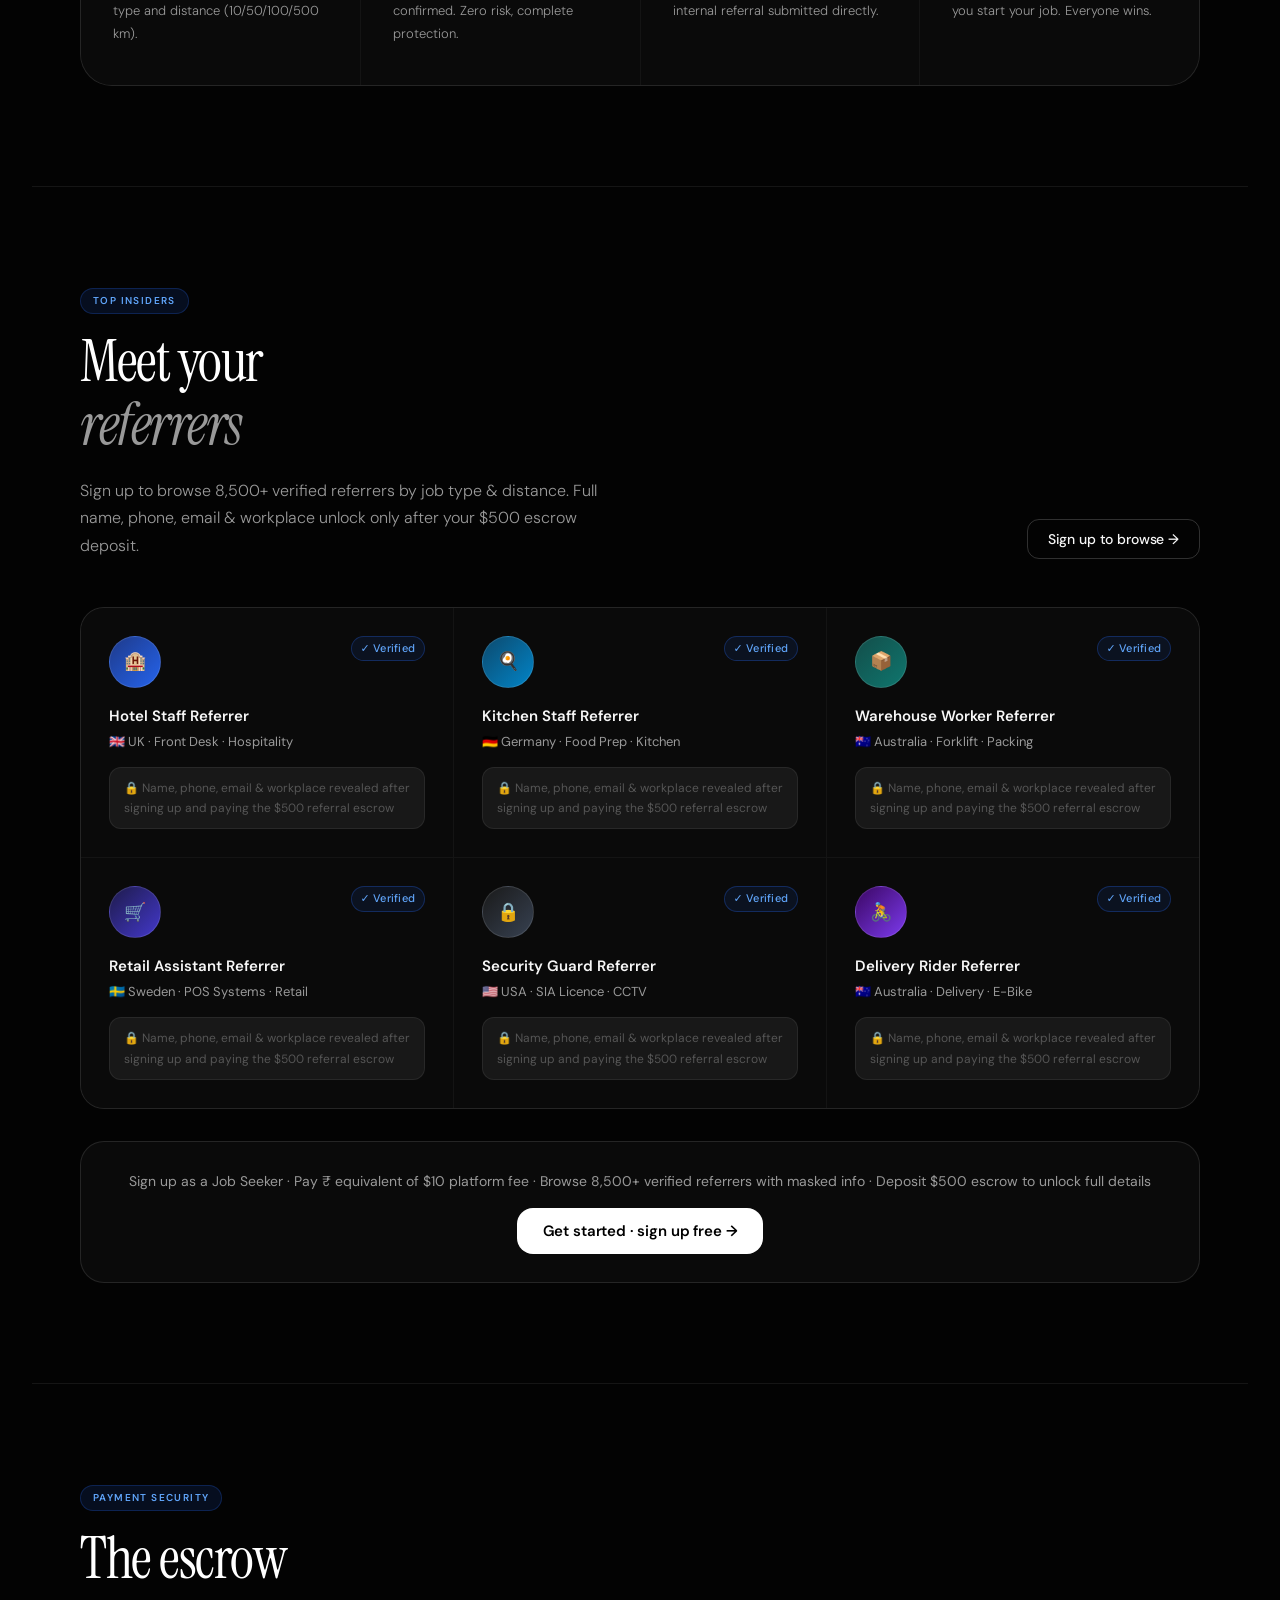
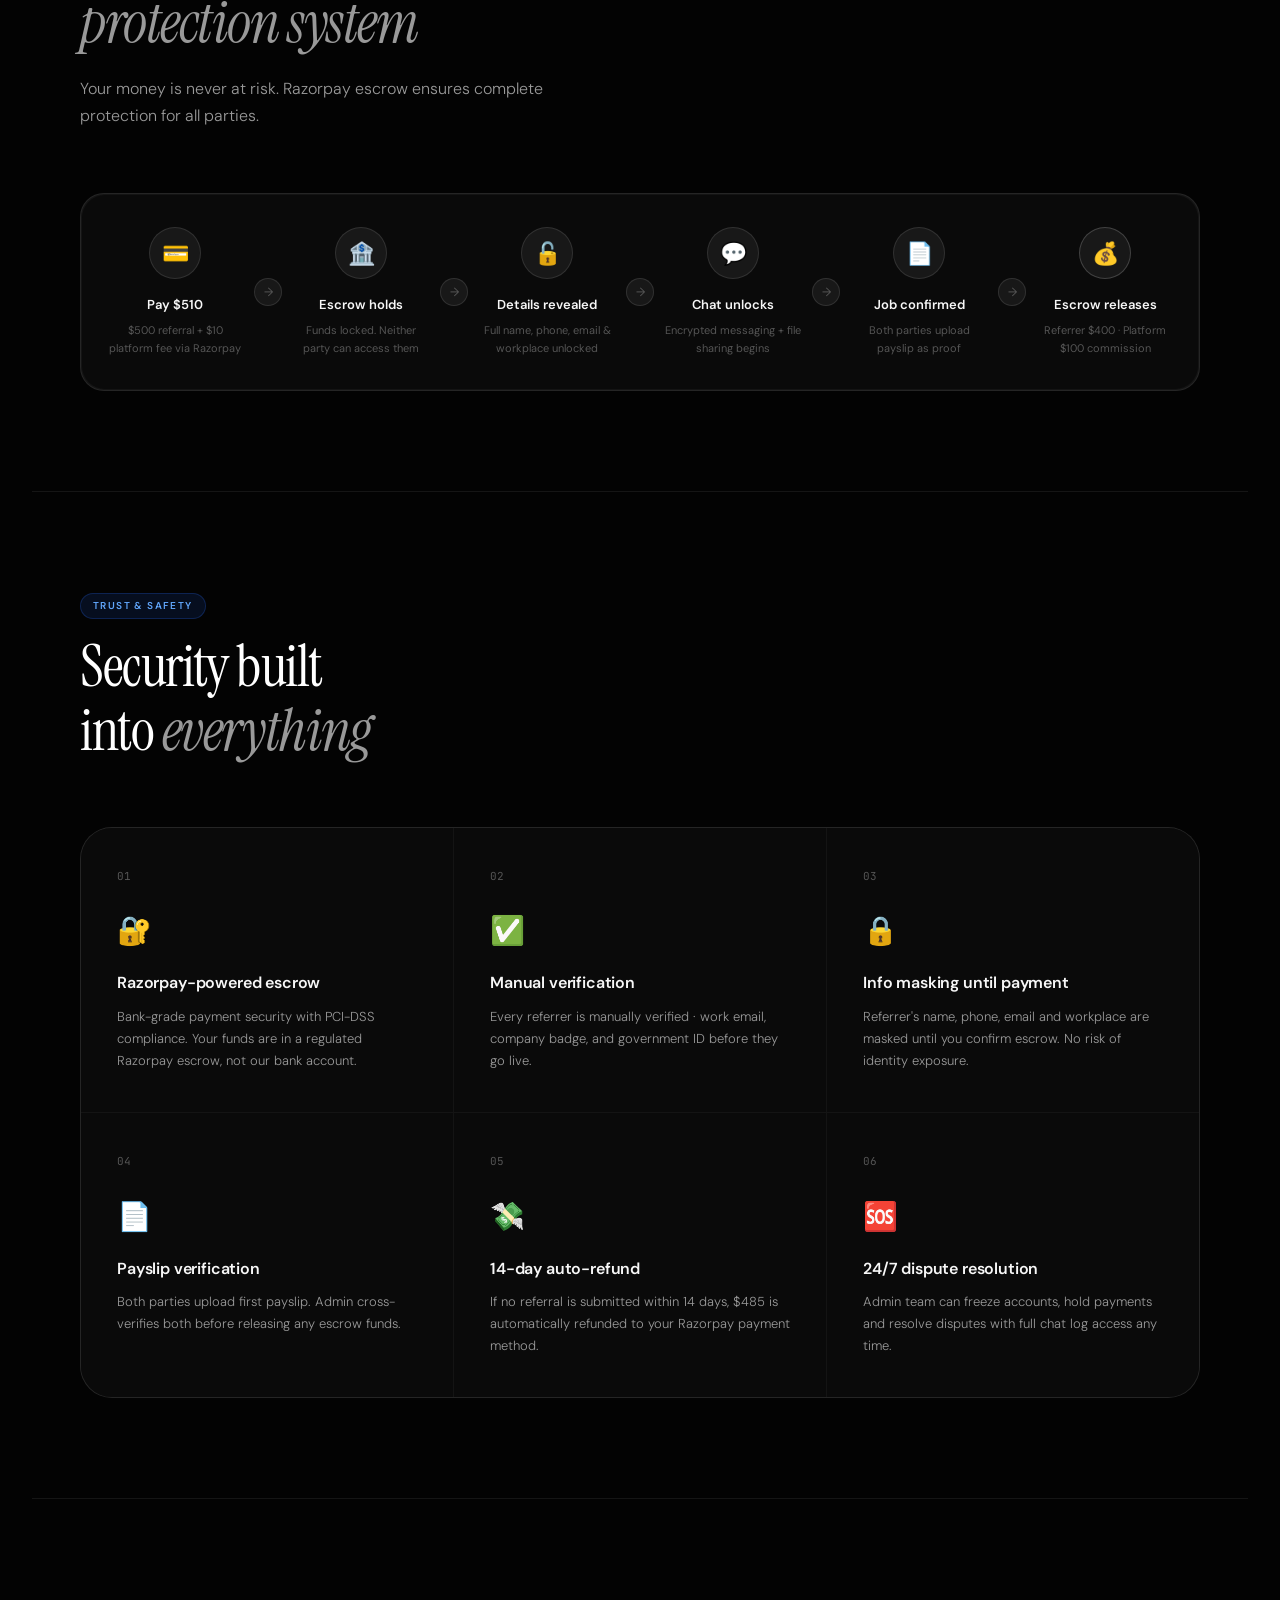
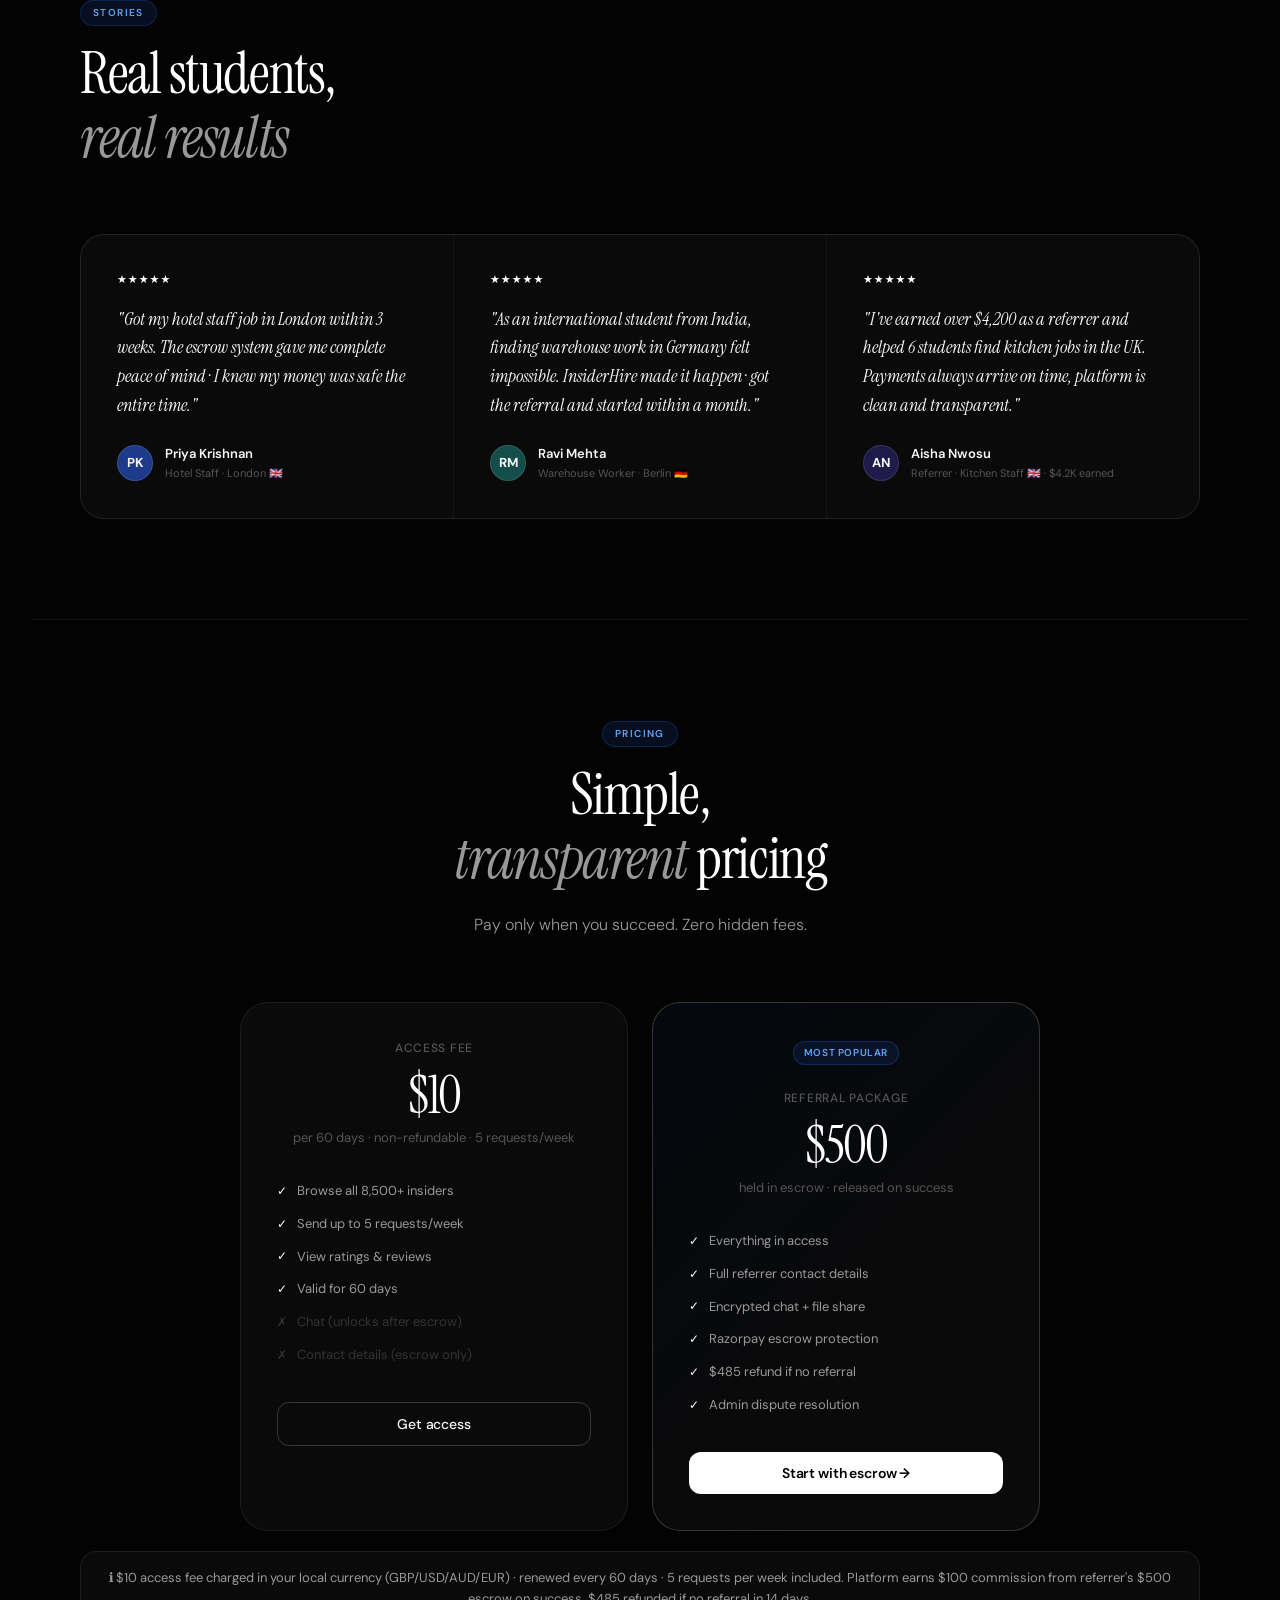
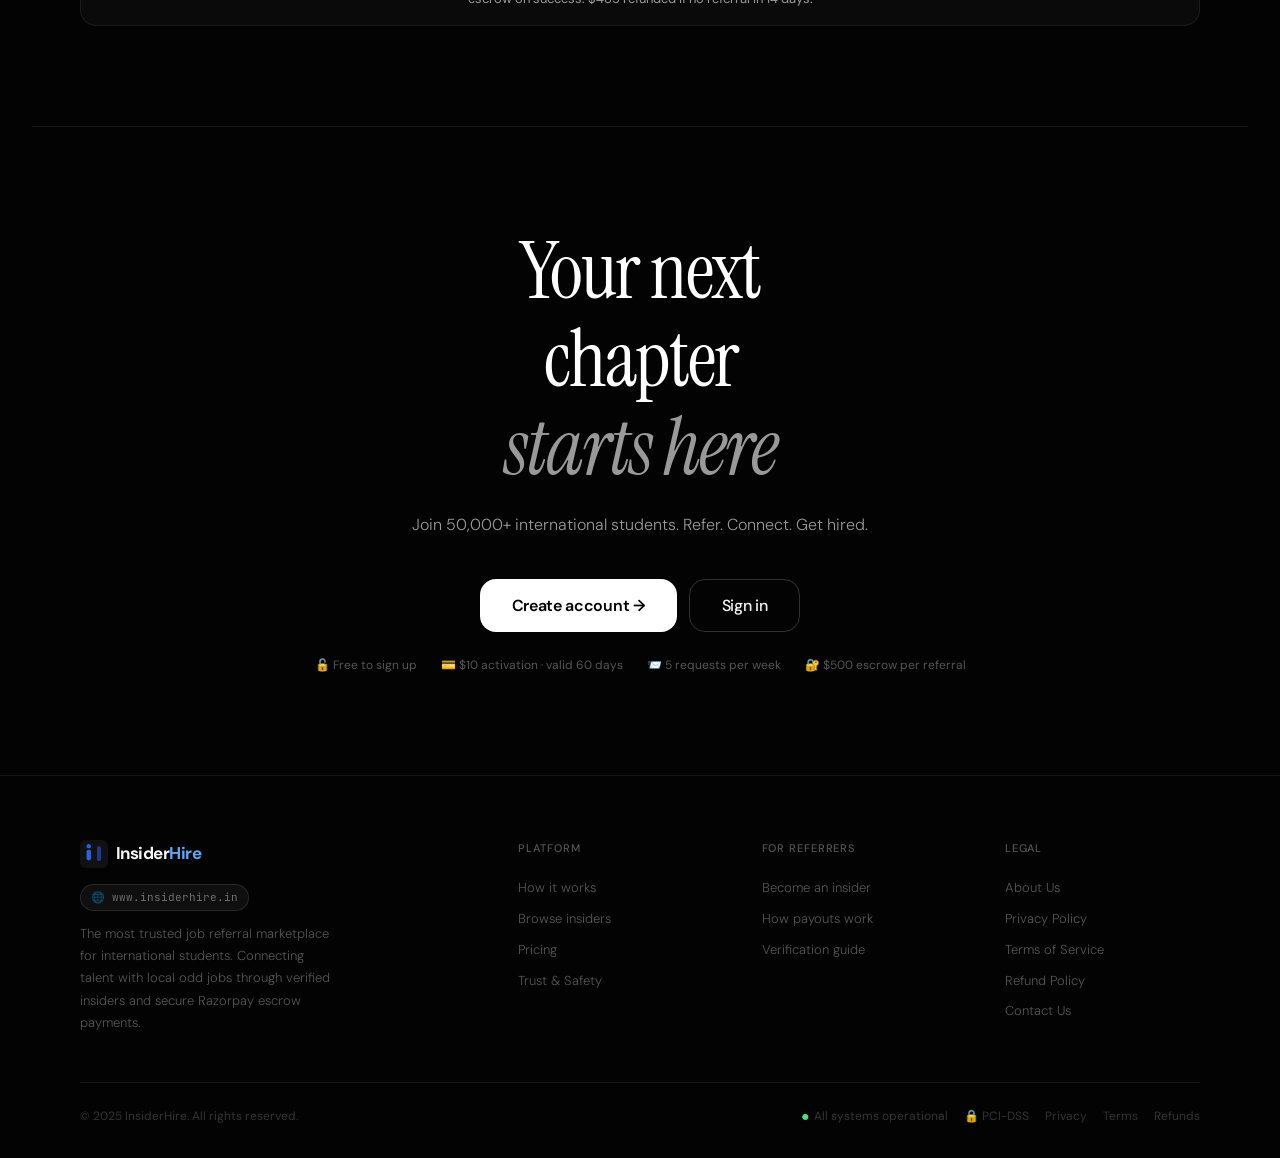
==== commit 5dadaaa6: "Improve mobile sizing and publish standalone policy pages" ====
--- a/index.html
+++ b/index.html
@@ -518,6 +518,69 @@
 @media(min-width:901px) and (max-width:1200px){#main-nav{gap:14px;padding-inline:22px}#nav-public .nav-link{font-size:11px;padding-inline:7px}#main-nav .nav-domain{font-size:9px}#main-nav .nav-wordmark{font-size:17px}}
 @media(max-width:600px){.street-map-header{padding:14px;align-items:flex-start}#map-container{height:290px}.street-map-footer{padding:11px 14px;gap:10px}.street-map-caption{max-width:190px;line-height:1.6}}
 
+
+
+
+/* Scoped mobile sizing and legal navigation. Desktop layout is preserved. */
+.mobile-menu-toggle{display:none}.mobile-site-menu[hidden]{display:none!important}
+.browse-filter-toggle{display:none}
+.mobile-site-menu{position:fixed;top:70px;right:16px;left:auto;width:min(310px,calc(100vw - 32px));max-height:calc(100dvh - 90px);overflow-y:auto;z-index:1100;border:1px solid var(--border-md);border-radius:16px;padding:8px;background:var(--surface);box-shadow:0 18px 50px #0004}
+.mobile-site-menu a,.mobile-site-menu button{display:flex;width:100%;padding:12px 14px;font:500 13px var(--font-body);text-align:left;min-height:44px;color:var(--text-1);background:none;border:0;border-radius:9px;text-decoration:none;align-items:center}
+.mobile-site-menu a:hover,.mobile-site-menu button:hover{background:var(--elevated)}
+.mobile-site-menu :focus-visible,.mobile-menu-toggle:focus-visible{outline:2px solid var(--blue-light);outline-offset:2px}
+#how-it-works,#referrers-sec,#pricing-sec{scroll-margin-top:74px}
+@media(max-width:900px){
+  #main-nav{padding-inline:16px;gap:10px!important}#main-nav #nav-public{display:none!important}
+  #main-nav .mobile-menu-toggle{display:flex;align-items:center;justify-content:center;width:38px;height:38px;flex:0 0 38px;border:1px solid var(--border-md);border-radius:11px;color:var(--text-1);background:var(--elevated);cursor:pointer}
+  #main-nav .nav-actions{min-width:0;flex-shrink:1;margin-left:auto}#main-nav .nav-domain{display:none}
+  #sp-dash-browse>div{grid-template-columns:1fr!important;gap:18px!important}#sp-dash-browse>div>div{min-width:0}
+  #sp-dash-browse .search-bar{flex-wrap:wrap;gap:8px}#sp-dash-browse .search-wrap{flex-basis:100%;min-width:0}
+  #sp-dash-browse .referrers-grid{grid-template-columns:repeat(auto-fit,minmax(min(260px,100%),1fr))!important}
+  #sp-dash-browse .browse-filter-toggle{display:inline-flex;margin-bottom:16px;min-height:42px}
+  #sp-dash-browse .browse-filter-sidebar{display:none!important;position:static!important}
+  #sp-dash-browse .browse-filter-sidebar[data-mobile-open="true"]{display:block!important}
+}
+@media(max-width:800px){
+  #hero-sec>div.hero-layout{grid-template-columns:1fr!important;gap:28px!important;padding:32px 22px 30px!important;min-width:0;max-width:100%!important}
+  #hero-sec>.hero-layout>.hero-copy{padding:0!important;width:100%!important;display:flex!important;flex-direction:column!important;align-items:flex-start!important;text-align:left!important;min-width:0}
+  #hero-sec .hero-copy h1{font-size:clamp(34px,7.9vw,48px)!important;line-height:1.12!important;letter-spacing:-.035em!important;margin-bottom:18px!important;text-align:left!important}
+  #hero-sec .hero-copy>p{font-size:15px!important;line-height:1.8!important;max-width:560px!important;margin-bottom:26px!important;text-align:left!important}
+  #hero-sec .hero-badge{max-width:100%;font-size:11px!important;line-height:1.6;white-space:normal;margin-bottom:22px!important}
+  #hero-sec .hero-copy>.hero-trust{display:grid!important;grid-template-columns:1fr 1fr!important;gap:10px!important;width:100%!important;margin:0!important}
+  #hero-sec .hero-copy>.hero-trust>.hero-trust-item{font-size:10px!important;line-height:1.5!important;padding:9px 10px!important;min-width:0;align-items:center!important;gap:7px!important}
+  #hero-sec .hero-copy>.hero-trust>.hero-trust-item svg{flex-shrink:0}
+  #hero-sec>.hero-layout>.hero-media{position:relative!important;display:block!important;width:100%!important;padding:0!important;margin:0!important;min-width:0}
+  #hero-sec .hero-media>.hero-photo{position:relative!important;aspect-ratio:16/10!important;max-height:340px!important;border-radius:20px!important;overflow:hidden}
+  #hero-sec .hero-media>.hero-photo>img{width:100%!important;height:100%!important;object-fit:cover!important;aspect-ratio:auto!important}
+  #hero-sec .hero-media>.popular-jobs-card{position:relative!important;inset:auto!important;min-width:0!important;width:100%!important;margin:14px 0 0!important;padding:18px!important;border-radius:18px!important}
+  #hero-sec .popular-jobs-card>.popular-jobs-heading{font-size:10px!important;line-height:1.5!important;margin-bottom:13px!important;letter-spacing:.08em!important}
+  #hero-sec .popular-jobs-card>.popular-jobs-heading+div{grid-template-columns:repeat(4,minmax(0,1fr))!important;gap:8px!important}
+  #hero-sec .popular-jobs-card .popular-job{min-width:0;padding:10px 3px!important}.popular-job-label{overflow-wrap:anywhere}
+  html[data-theme="light"] #hero-sec>.hero-layout>.hero-media>.popular-jobs-card{background:#fff!important;border-color:#e2e8f0!important;box-shadow:0 8px 24px #0f172a10!important}
+  html[data-theme="light"] #hero-sec .hero-media .popular-jobs-card .popular-jobs-heading{color:#475569!important}
+  html[data-theme="light"] #hero-sec .hero-media .popular-jobs-card .popular-job{background:#f1f5f9!important}
+  html[data-theme="light"] #hero-sec .hero-media .popular-jobs-card .popular-job-label{color:#475569!important}
+  #hero-sec #hero-stats-bar{display:grid!important;grid-template-columns:repeat(2,minmax(0,1fr))!important;gap:0!important;position:relative!important;width:100%!important;padding:0 18px 22px!important;margin-top:10px!important}
+  #hero-sec #hero-stats-bar>div{width:auto!important;padding:14px 8px!important;min-width:0!important}
+  .modal{width:min(100%,480px)!important;max-height:calc(100dvh - 24px)!important;overflow-y:auto!important;margin:0!important}.modal-overlay{padding:12px!important;align-items:center!important}
+  .section{padding:56px 20px!important}.steps-grid{grid-template-columns:repeat(2,minmax(0,1fr))!important}.step{padding:26px 20px!important;min-width:0}
+  .dash-content{min-width:0}.street-map-header{flex-wrap:wrap}#map-container{height:300px}
+}
+@media(max-width:480px){
+  #main-nav{height:58px!important;padding-inline:12px!important;gap:7px!important}#main-nav .nav-logo{gap:6px!important}#main-nav .nav-logo-svg{width:26px;height:26px}#main-nav .nav-wordmark{font-size:14px!important}
+  #main-nav #nav-guest,#main-nav #nav-user{gap:6px!important}#main-nav #nav-guest>.btn-white{display:none}
+  #main-nav .btn-sm{padding:8px 10px;font-size:11px}#main-nav #nav-user>button{width:29px!important;height:29px!important;flex-shrink:0}
+  #main-nav .mobile-menu-toggle{width:34px;height:34px;flex-basis:34px}#main-nav .nav-avatar{width:29px;height:29px}
+  .mobile-site-menu{top:66px;right:12px;width:calc(100vw - 24px)}
+  #hero-sec{padding-top:58px!important;padding-inline:0!important;padding-bottom:24px!important;min-height:0!important}
+  #hero-sec>div.hero-layout{padding:28px 18px 20px!important;gap:24px!important}
+  #hero-sec .hero-copy h1{font-size:clamp(33px,8.9vw,42px)!important}
+  #hero-sec .hero-copy>.hero-trust>.hero-trust-item{background:var(--elevated)!important;border-color:var(--border)!important;color:var(--text-2)!important}
+  #hero-sec .hero-media>.popular-jobs-card{padding:15px!important}#hero-sec .popular-job>div:first-child{font-size:21px!important}#hero-sec .popular-job>.popular-job-label{font-size:9px!important;line-height:1.5!important}
+  .steps-grid{grid-template-columns:1fr!important}.footer-grid{grid-template-columns:1fr!important}.section-title{font-size:34px!important}.section-sub{font-size:14px!important}
+  .chatbot-window{width:calc(100vw - 24px)!important;max-width:380px!important;right:12px!important}.chatbot-bubble{right:16px!important;bottom:20px!important}
+}
+
 </style>
 </head>
 <body>
@@ -547,9 +610,9 @@
     <button type="button" class="nav-link" onclick="smooth('referrers-sec')">Find Referrers</button>
     <button type="button" class="nav-link" onclick="smooth('pricing-sec')">Pricing</button>
     <button type="button" class="nav-link" onclick="nav('about')">About Us</button>
-    <button type="button" class="nav-link" onclick="nav('privacy')">Privacy</button>
-    <button type="button" class="nav-link" onclick="nav('terms')">Terms</button>
-    <button type="button" class="nav-link" onclick="nav('refund')">Refund</button>
+    <a type="button" class="nav-link" href="privacy.html">Privacy</a>
+    <a type="button" class="nav-link" href="terms.html">Terms</a>
+    <a type="button" class="nav-link" href="refund.html">Refund</a>
   </div>
   <div class="nav-links" id="nav-dash" style="display:none">
     <!-- Dashboard nav handled by left sidebar · no duplicate links here -->
@@ -606,7 +669,14 @@
 
     </div>
   </div>
+
+<button id="mobile-menu-toggle" class="mobile-menu-toggle" type="button" aria-label="Open menu" aria-expanded="false" aria-controls="mobile-site-menu" onclick="toggleMobileMenu()"><svg width="19" height="19" viewBox="0 0 24 24" fill="none" aria-hidden="true"><path d="M4 6h16M4 12h16M4 18h16" stroke="currentColor" stroke-width="1.5" stroke-linecap="round"/></svg></button>
 </nav>
+<nav id="mobile-site-menu" class="mobile-site-menu" aria-label="Mobile navigation" hidden>
+  <a href="index.html">Home</a><a href="index.html#how-it-works">How it works</a><a href="index.html#referrers-sec">Find Referrers</a><a href="index.html#pricing-sec">Pricing</a>
+  <button type="button" onclick="nav('about')">About Us</button><a href="privacy.html">Privacy Policy</a><a href="terms.html">Terms of Service</a><a href="refund.html">Refund Policy</a>
+</nav>
+
 
 <!-- LOGIN MODAL -->
 <div class="modal-overlay" id="login-modal">
@@ -813,10 +883,10 @@
   <canvas class="hero-canvas" id="hero-canvas" style="position:absolute;inset:0;opacity:0.4"></canvas>
   <div class="hero-glow" style="position:absolute;top:20%;left:30%;width:500px;height:500px;background:radial-gradient(ellipse,rgba(37,99,235,0.15),transparent 70%);pointer-events:none"></div>
 
-  <div style="max-width:1200px;margin:0 auto;padding:40px 32px;display:grid;grid-template-columns:1fr 1fr;gap:60px;align-items:center;width:100%;position:relative;z-index:1">
+  <div class="hero-layout" style="max-width:1200px;margin:0 auto;padding:40px 32px;display:grid;grid-template-columns:1fr 1fr;gap:60px;align-items:center;width:100%;position:relative;z-index:1">
 
     <!-- LEFT: Text content -->
-    <div>
+    <div class="hero-copy">
       <!-- Eyebrow badge -->
       <div class="hero-badge" style="display:inline-flex;align-items:center;gap:8px;padding:6px 16px;border-radius:99px;background:rgba(255,255,255,0.06);border:1px solid rgba(255,255,255,0.12);font-size:13px;color:rgba(255,255,255,0.7);margin-bottom:28px">
         <svg width="12" height="12" viewBox="0 0 16 16" fill="none"><path d="M8 1l1.5 4.5H14L10.5 8l1.5 4.5L8 10l-4 2.5L5.5 8 2 5.5h4.5z" fill="#60A5FA"/></svg>
@@ -851,7 +921,7 @@
       </div>
 
       <!-- Trust badges -->
-      <div style="display:flex;gap:20px;flex-wrap:wrap">
+      <div class="hero-trust" style="display:flex;gap:20px;flex-wrap:wrap">
         <div class="hero-trust-item" style="display:flex;align-items:center;gap:7px;font-size:12px;color:rgba(255,255,255,0.45)">
           <svg width="14" height="14" fill="none" viewBox="0 0 24 24"><path d="M17 21v-2a4 4 0 0 0-4-4H5a4 4 0 0 0-4 4v2" stroke="currentColor" stroke-width="2"/><circle cx="9" cy="7" r="4" stroke="currentColor" stroke-width="2"/></svg>
           100% Student Community
@@ -872,9 +942,9 @@
     </div>
 
     <!-- RIGHT: Photo + Popular jobs card -->
-    <div style="position:relative">
+    <div class="hero-media" style="position:relative">
       <!-- Hero image -->
-      <div style="border-radius:20px;overflow:hidden;position:relative;aspect-ratio:4/3;background:linear-gradient(135deg,#0a1628,#1e3a8a)">
+      <div class="hero-photo" style="border-radius:20px;overflow:hidden;position:relative;aspect-ratio:4/3;background:linear-gradient(135deg,#0a1628,#1e3a8a)">
         <img src="https://images.unsplash.com/photo-1529156069898-49953e39b3ac?w=800&q=80"
           alt="Students smiling outside a café"
           style="width:100%;height:100%;object-fit:cover;opacity:0.85"
@@ -1191,9 +1261,9 @@
       <div>
         <div class="footer-col-title">Legal</div>
         <a class="footer-link" onclick="nav('about')">About Us</a>
-        <a class="footer-link" onclick="nav('privacy')">Privacy Policy</a>
-        <a class="footer-link" onclick="nav('terms')">Terms of Service</a>
-        <a class="footer-link" onclick="nav('refund')">Refund Policy</a>
+        <a class="footer-link" href="privacy.html">Privacy Policy</a>
+        <a class="footer-link" href="terms.html">Terms of Service</a>
+        <a class="footer-link" href="refund.html">Refund Policy</a>
         <a class="footer-link" href="mailto:insiderhire.org@gmail.com">Contact Us</a>
       </div>
     </div>
@@ -1203,9 +1273,9 @@
       <div style="display:flex;align-items:center;gap:16px">
         <span style="display:flex;align-items:center;gap:5px"><span style="color:#4ade80;font-size:8px">●</span> All systems operational</span>
         <span>🔒 PCI-DSS</span>
-        <a onclick="nav('privacy')" style="cursor:pointer;color:var(--text-4)">Privacy</a>
-        <a onclick="nav('terms')" style="cursor:pointer;color:var(--text-4)">Terms</a>
-        <a onclick="nav('refund')" style="cursor:pointer;color:var(--text-4)">Refunds</a>
+        <a href="privacy.html" style="cursor:pointer;color:var(--text-4)">Privacy</a>
+        <a href="terms.html" style="cursor:pointer;color:var(--text-4)">Terms</a>
+        <a href="refund.html" style="cursor:pointer;color:var(--text-4)">Refunds</a>
       </div>
     </div>
   </div>
@@ -1311,8 +1381,9 @@
 
       <!-- BROWSE -->
       <div class="dash-sub-page" id="sp-dash-browse">
+        <button class="btn btn-outline btn-sm browse-filter-toggle" type="button" aria-expanded="false" aria-controls="browse-mobile-filters" onclick="const filters=document.getElementById('browse-mobile-filters');const open=filters.dataset.mobileOpen!=='true';filters.dataset.mobileOpen=String(open);this.setAttribute('aria-expanded',String(open));this.textContent=open?'Hide filters':'Location &amp; job filters'">Location &amp; job filters</button>
         <div style="display:grid;grid-template-columns:220px 1fr;gap:20px">
-          <div style="position:sticky;top:80px">
+          <div class="browse-filter-sidebar" id="browse-mobile-filters" style="position:sticky;top:80px">
             <div class="panel">
               <div class="panel-header"><div class="panel-title">Filters</div><button class="btn btn-ghost btn-sm" onclick="resetFilters()">Reset</button></div>
               <div class="panel-body">
@@ -1587,9 +1658,9 @@
           <div class="panel">
             <div class="panel-header"><div class="panel-title">📋 Legal</div></div>
             <div class="panel-body" style="display:flex;flex-direction:column;gap:8px">
-              <button class="btn btn-ghost" style="justify-content:flex-start" onclick="nav('privacy')">🔒 Privacy Policy</button>
-              <button class="btn btn-ghost" style="justify-content:flex-start" onclick="nav('terms')">📄 Terms of Service</button>
-              <button class="btn btn-ghost" style="justify-content:flex-start" onclick="nav('refund')">💸 Refund Policy</button>
+              <a class="btn btn-ghost" style="justify-content:flex-start" href="privacy.html">🔒 Privacy Policy</a>
+              <a class="btn btn-ghost" style="justify-content:flex-start" href="terms.html">📄 Terms of Service</a>
+              <a class="btn btn-ghost" style="justify-content:flex-start" href="refund.html">💸 Refund Policy</a>
             </div>
           </div>
         </div>
@@ -2150,8 +2221,8 @@
     </div>
     <div style="margin-top:40px;padding-top:24px;border-top:1px solid var(--border);display:flex;gap:12px;flex-wrap:wrap">
       <button class="btn btn-outline" onclick="nav('landing')">← Back to home</button>
-      <button class="btn btn-ghost" onclick="nav('terms')">Terms of Service →</button>
-      <button class="btn btn-ghost" onclick="nav('refund')">Refund Policy →</button>
+      <a class="btn btn-ghost" href="terms.html">Terms of Service →</a>
+      <a class="btn btn-ghost" href="refund.html">Refund Policy →</a>
     </div>
   </div>
 </div>
@@ -2282,8 +2353,8 @@
     </div>
     <div style="margin-top:40px;padding-top:24px;border-top:1px solid var(--border);display:flex;gap:12px;flex-wrap:wrap">
       <button class="btn btn-outline" onclick="nav('landing')">← Back to home</button>
-      <button class="btn btn-ghost" onclick="nav('privacy')">Privacy Policy →</button>
-      <button class="btn btn-ghost" onclick="nav('refund')">Refund Policy →</button>
+      <a class="btn btn-ghost" href="privacy.html">Privacy Policy →</a>
+      <a class="btn btn-ghost" href="refund.html">Refund Policy →</a>
     </div>
   </div>
 </div>
@@ -2421,8 +2492,8 @@
     </div>
     <div style="margin-top:40px;padding-top:24px;border-top:1px solid var(--border);display:flex;gap:12px;flex-wrap:wrap">
       <button class="btn btn-outline" onclick="nav('landing')">← Back to home</button>
-      <button class="btn btn-ghost" onclick="nav('privacy')">Privacy Policy →</button>
-      <button class="btn btn-ghost" onclick="nav('terms')">Terms of Service →</button>
+      <a class="btn btn-ghost" href="privacy.html">Privacy Policy →</a>
+      <a class="btn btn-ghost" href="terms.html">Terms of Service →</a>
     </div>
   </div>
 </div>
@@ -2529,8 +2600,8 @@
 
     <div style="margin-top:32px;padding-top:24px;border-top:1px solid var(--border);display:flex;gap:12px;flex-wrap:wrap">
       <button class="btn btn-outline" onclick="nav('landing')">← Back to home</button>
-      <button class="btn btn-ghost" onclick="nav('privacy')">Privacy Policy</button>
-      <button class="btn btn-ghost" onclick="nav('terms')">Terms of Service</button>
+      <a class="btn btn-ghost" href="privacy.html">Privacy Policy</a>
+      <a class="btn btn-ghost" href="terms.html">Terms of Service</a>
     </div>
   </div>
 </div>
@@ -2752,6 +2823,9 @@
 
 // ─── NAVIGATION ──────────────────────────────────────────────
 function nav(p) {
+  const policyPages={privacy:'privacy.html',terms:'terms.html',refund:'refund.html'};
+  if(policyPages[p]){window.location.assign(policyPages[p]);return;}
+  closeMobileMenu();
   document.querySelectorAll('.page').forEach(x=>x.classList.remove('active'));
   page = p;
   const map = {landing:'page-landing',fresher:'page-fresher-dash',referrer:'page-referrer-dash',admin:'page-admin-dash',privacy:'page-privacy',terms:'page-terms',refund:'page-refund',about:'page-about'};
@@ -5705,5 +5779,13 @@
 });
 
 </script>
+<script>
+function closeMobileMenu(){const menu=document.getElementById('mobile-site-menu'),button=document.getElementById('mobile-menu-toggle');if(menu)menu.hidden=true;if(button){button.setAttribute('aria-expanded','false');button.setAttribute('aria-label','Open menu');}}
+function toggleMobileMenu(){const menu=document.getElementById('mobile-site-menu'),button=document.getElementById('mobile-menu-toggle');if(!menu||!button)return;menu.hidden=!menu.hidden;button.setAttribute('aria-expanded',String(!menu.hidden));button.setAttribute('aria-label',menu.hidden?'Open menu':'Close menu');}
+document.addEventListener('click',e=>{if(e.target.closest('#mobile-site-menu a'))closeMobileMenu();else if(!e.target.closest('#mobile-site-menu,#mobile-menu-toggle'))closeMobileMenu();});
+document.addEventListener('keydown',e=>{if(e.key==='Escape'){const open=document.getElementById('mobile-site-menu')?.hidden===false;closeMobileMenu();if(open)document.getElementById('mobile-menu-toggle')?.focus();}});
+window.addEventListener('resize',()=>{if(innerWidth>900)closeMobileMenu();});
+window.addEventListener('load',()=>{const target=['#how-it-works','#referrers-sec','#pricing-sec'].includes(location.hash)?document.querySelector(location.hash):null;if(target)target.scrollIntoView();});
+</script>
 </body>
 </html>
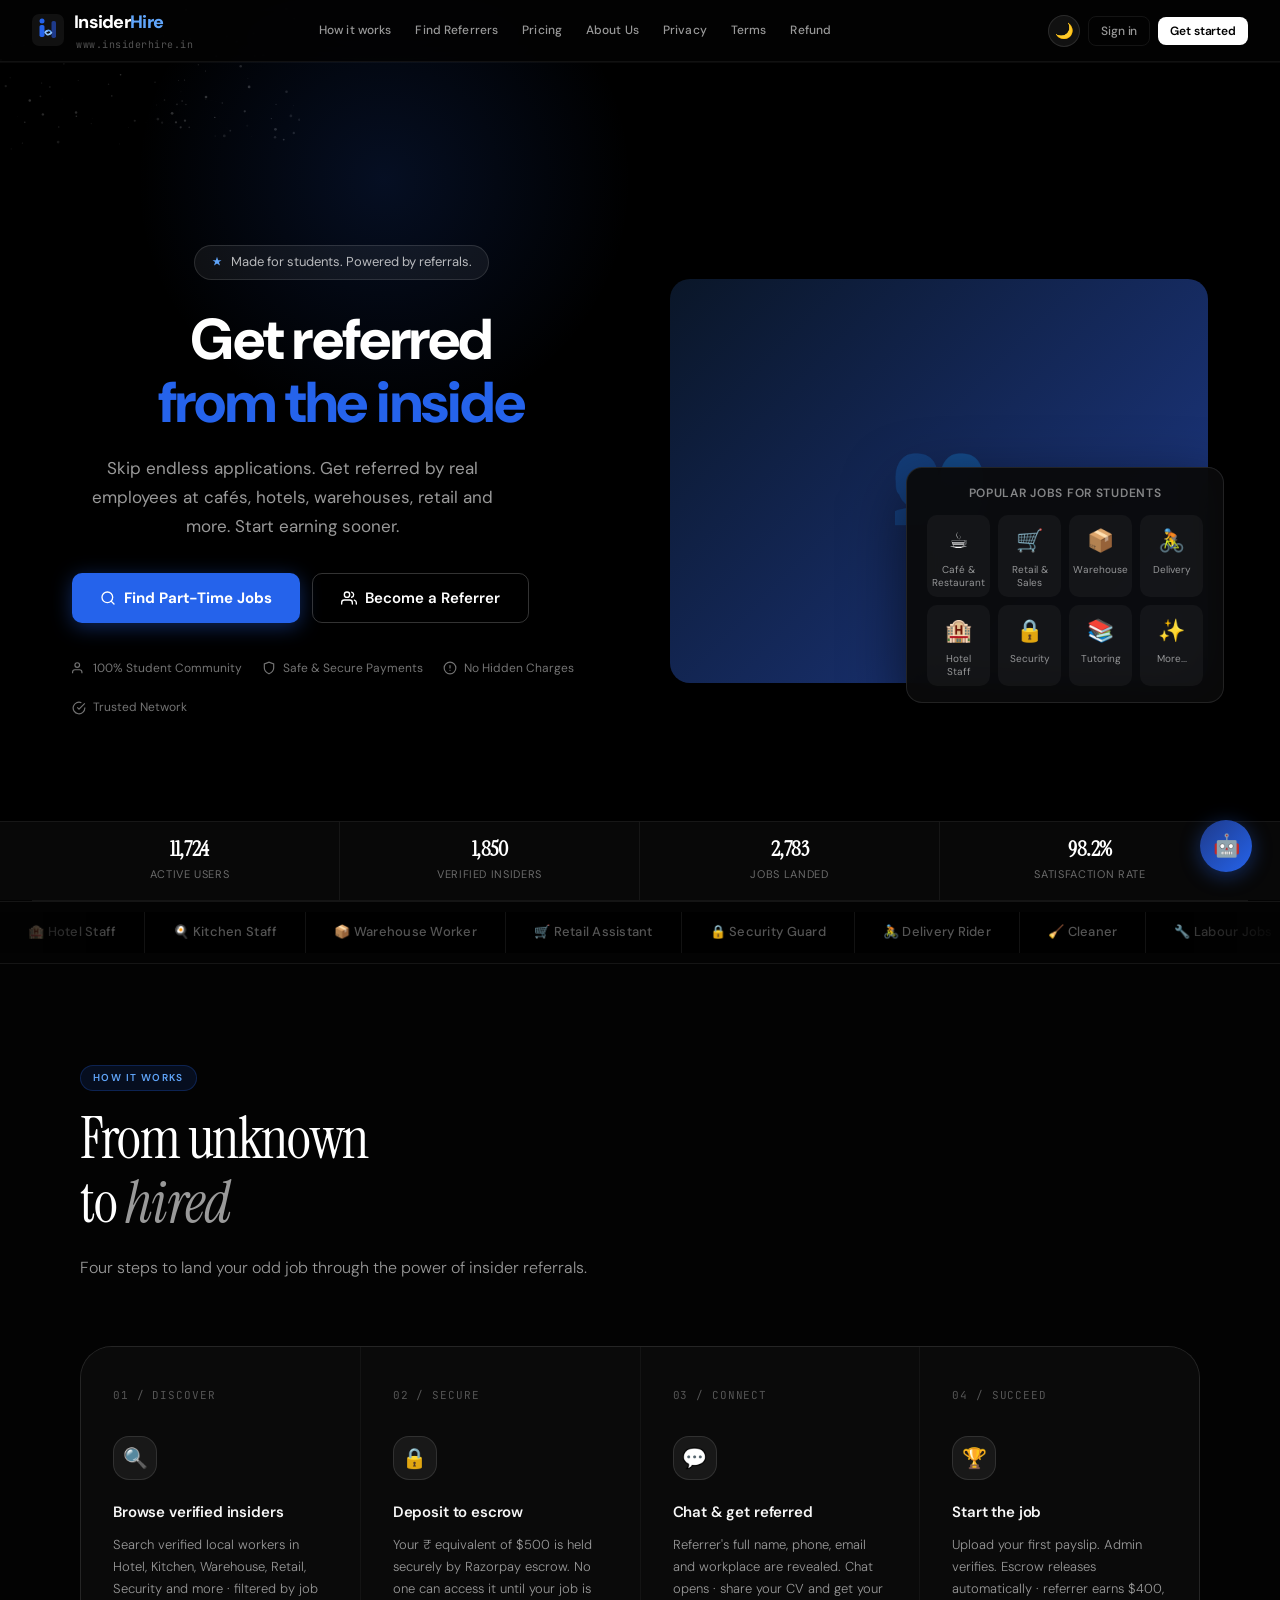
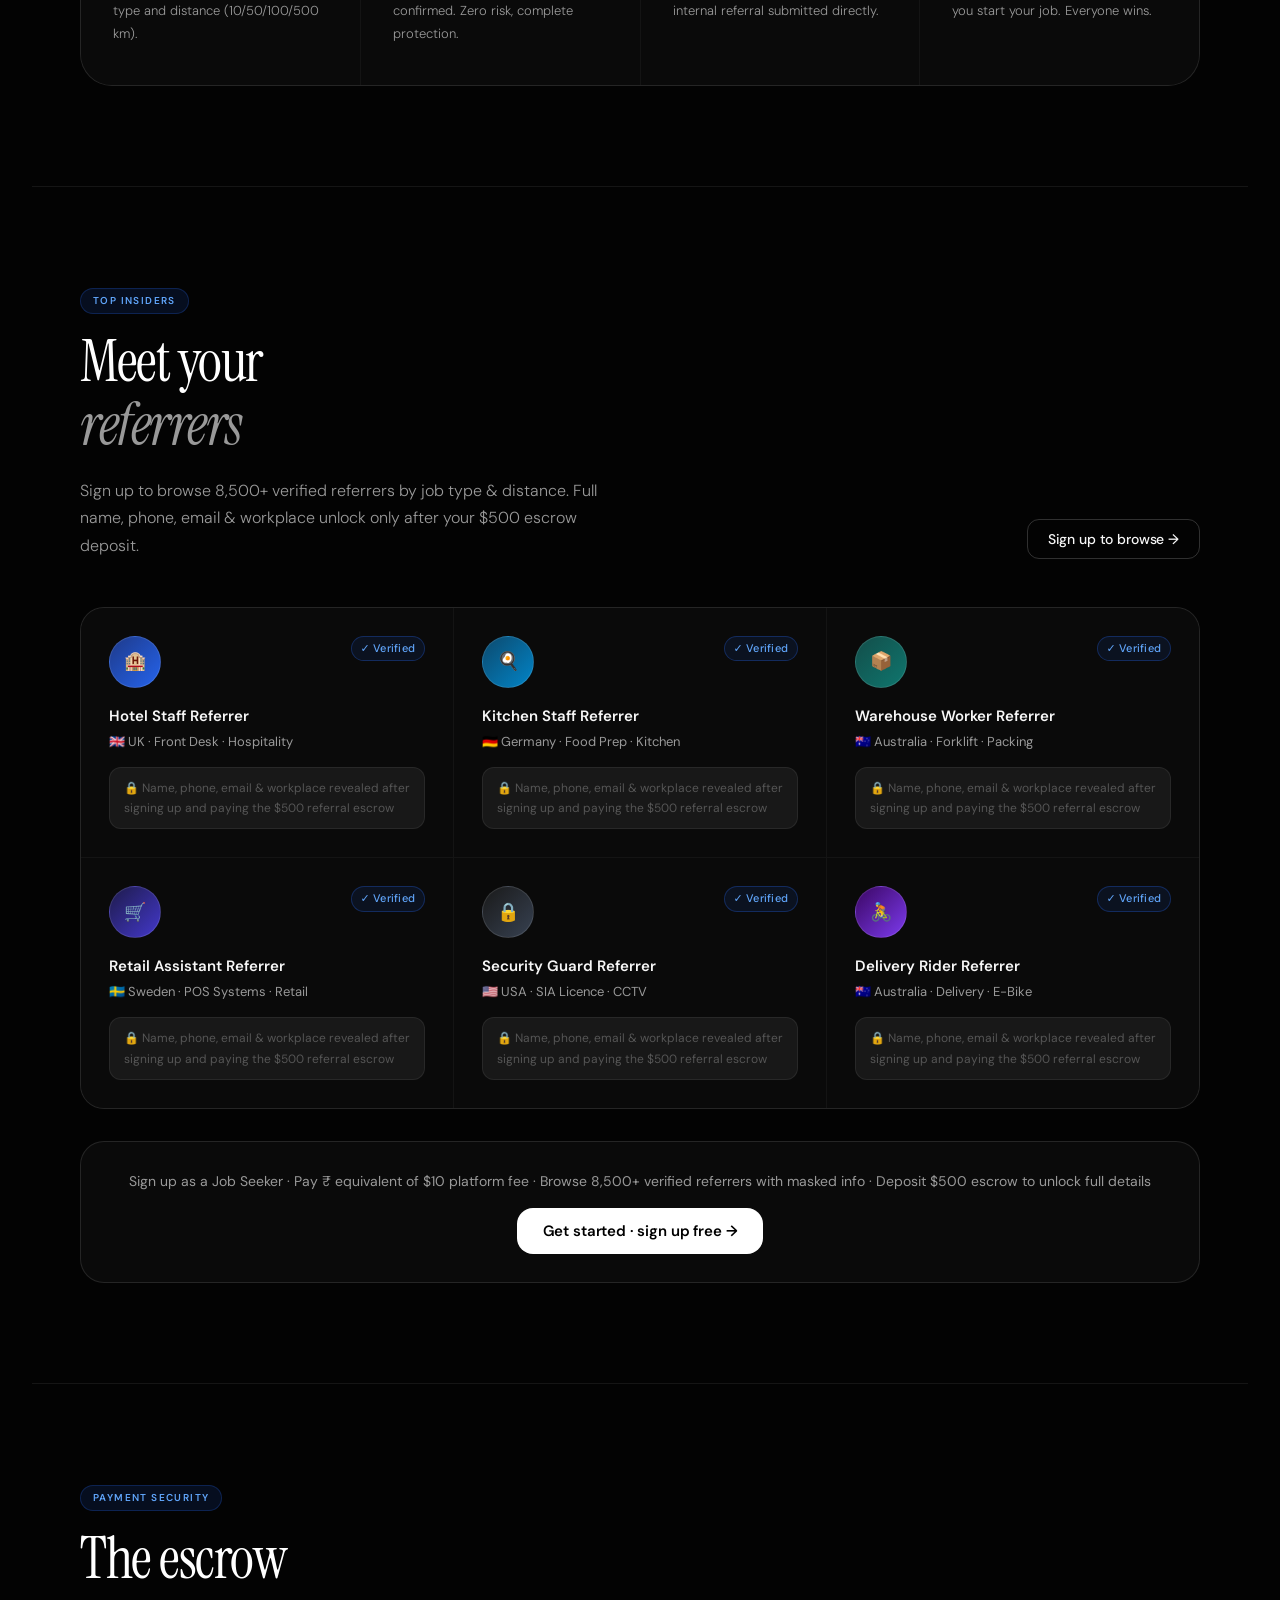
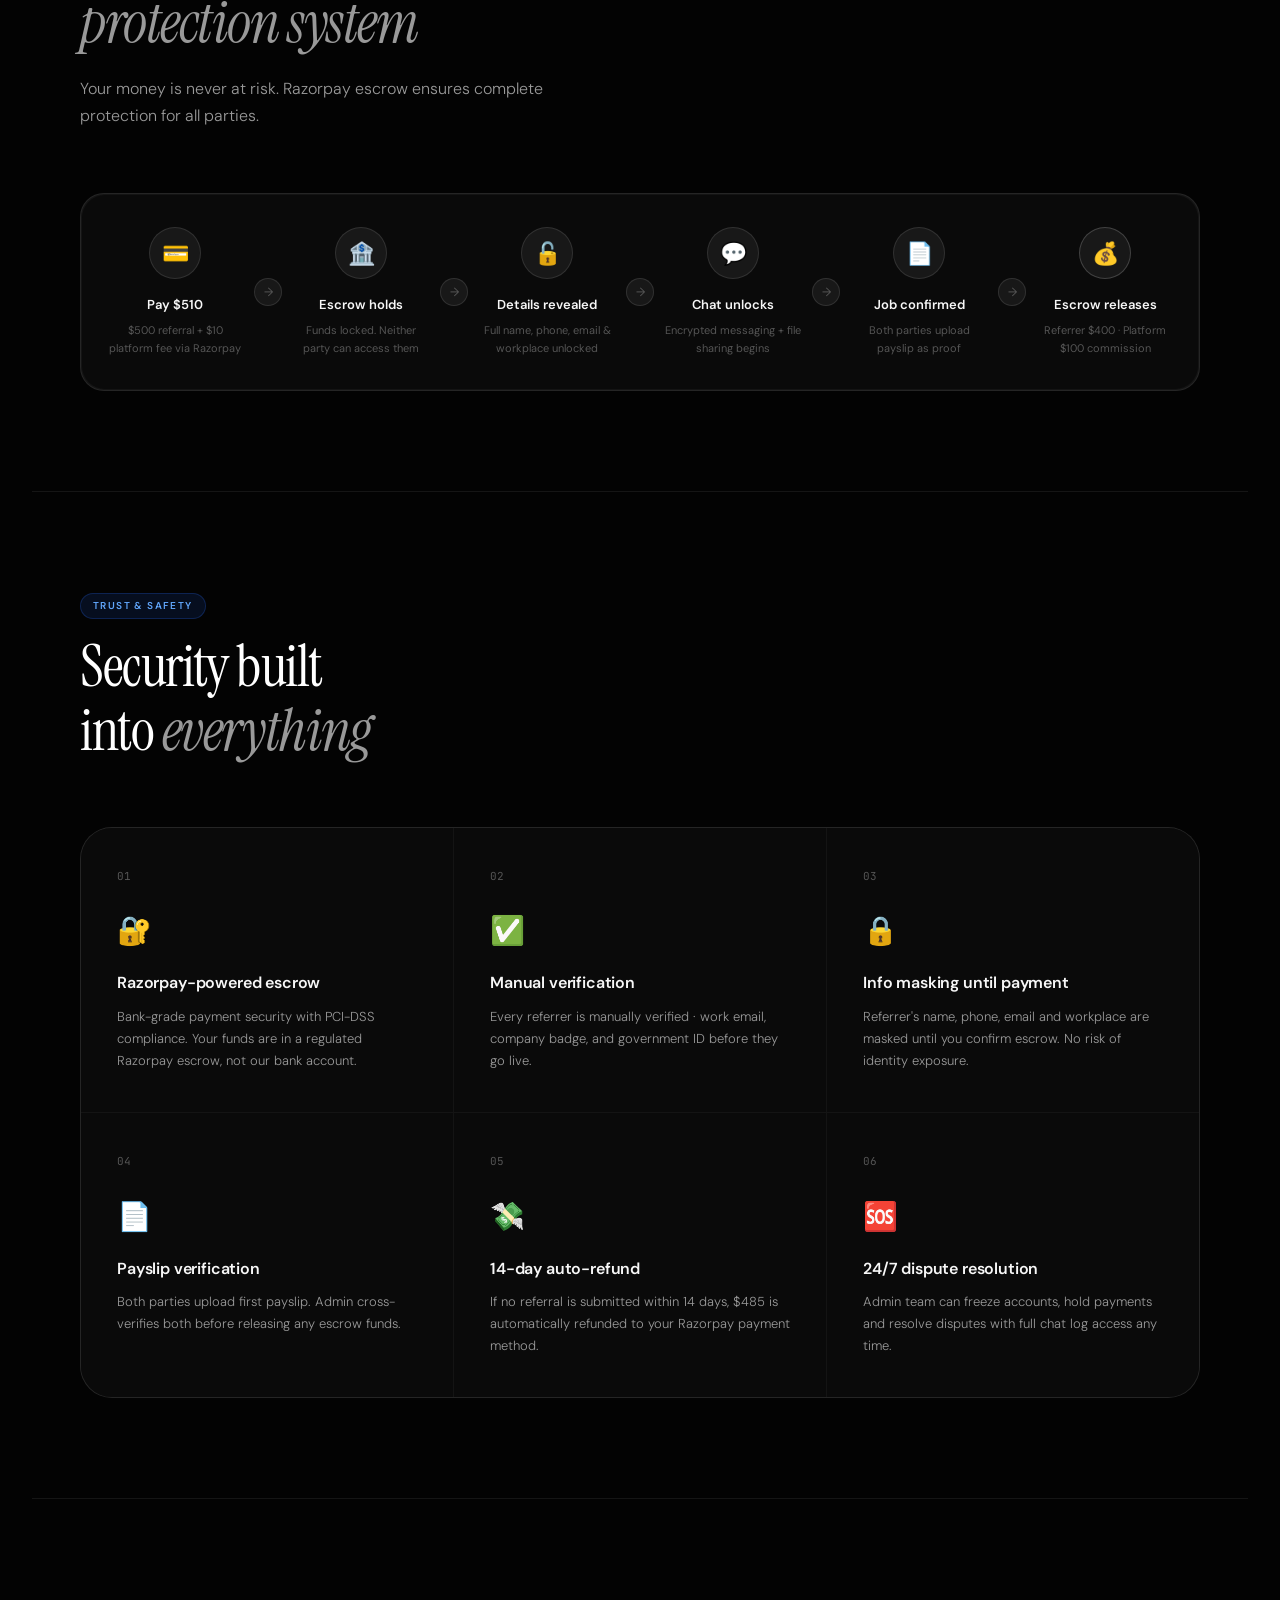
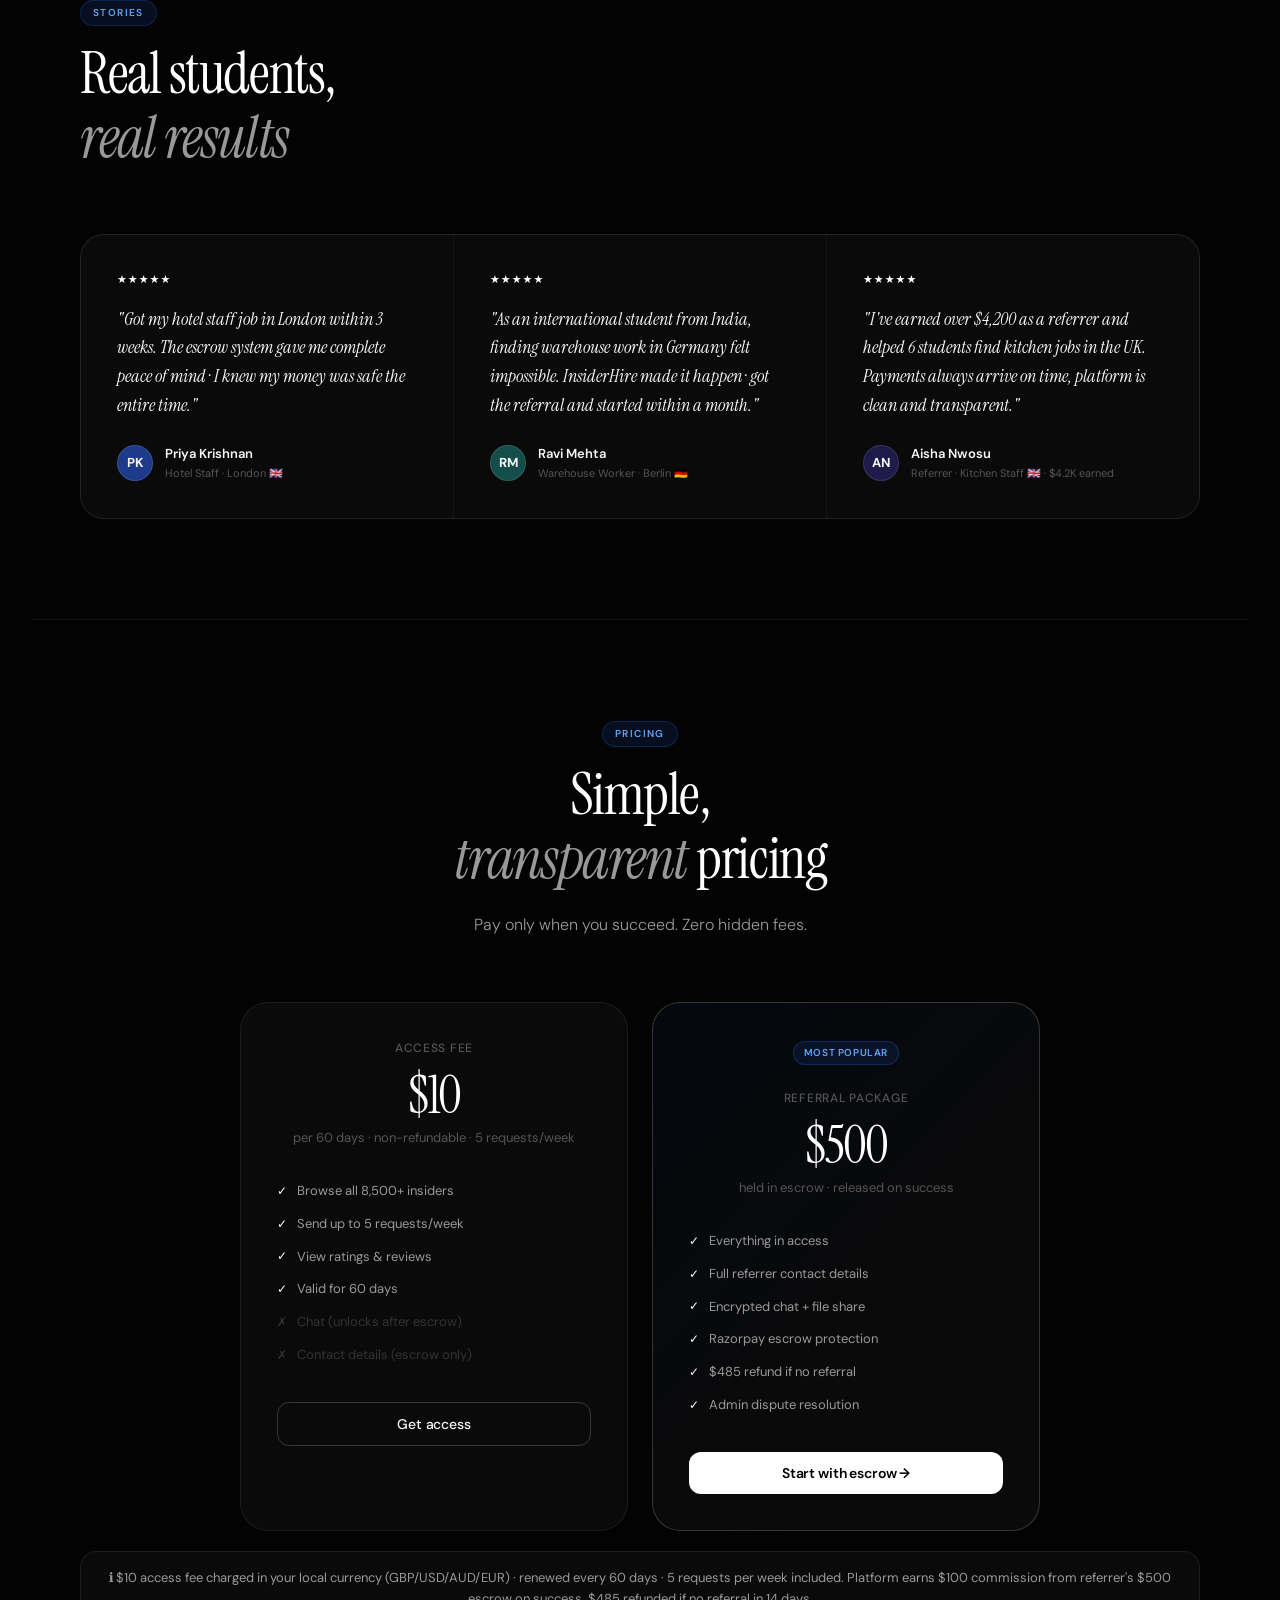
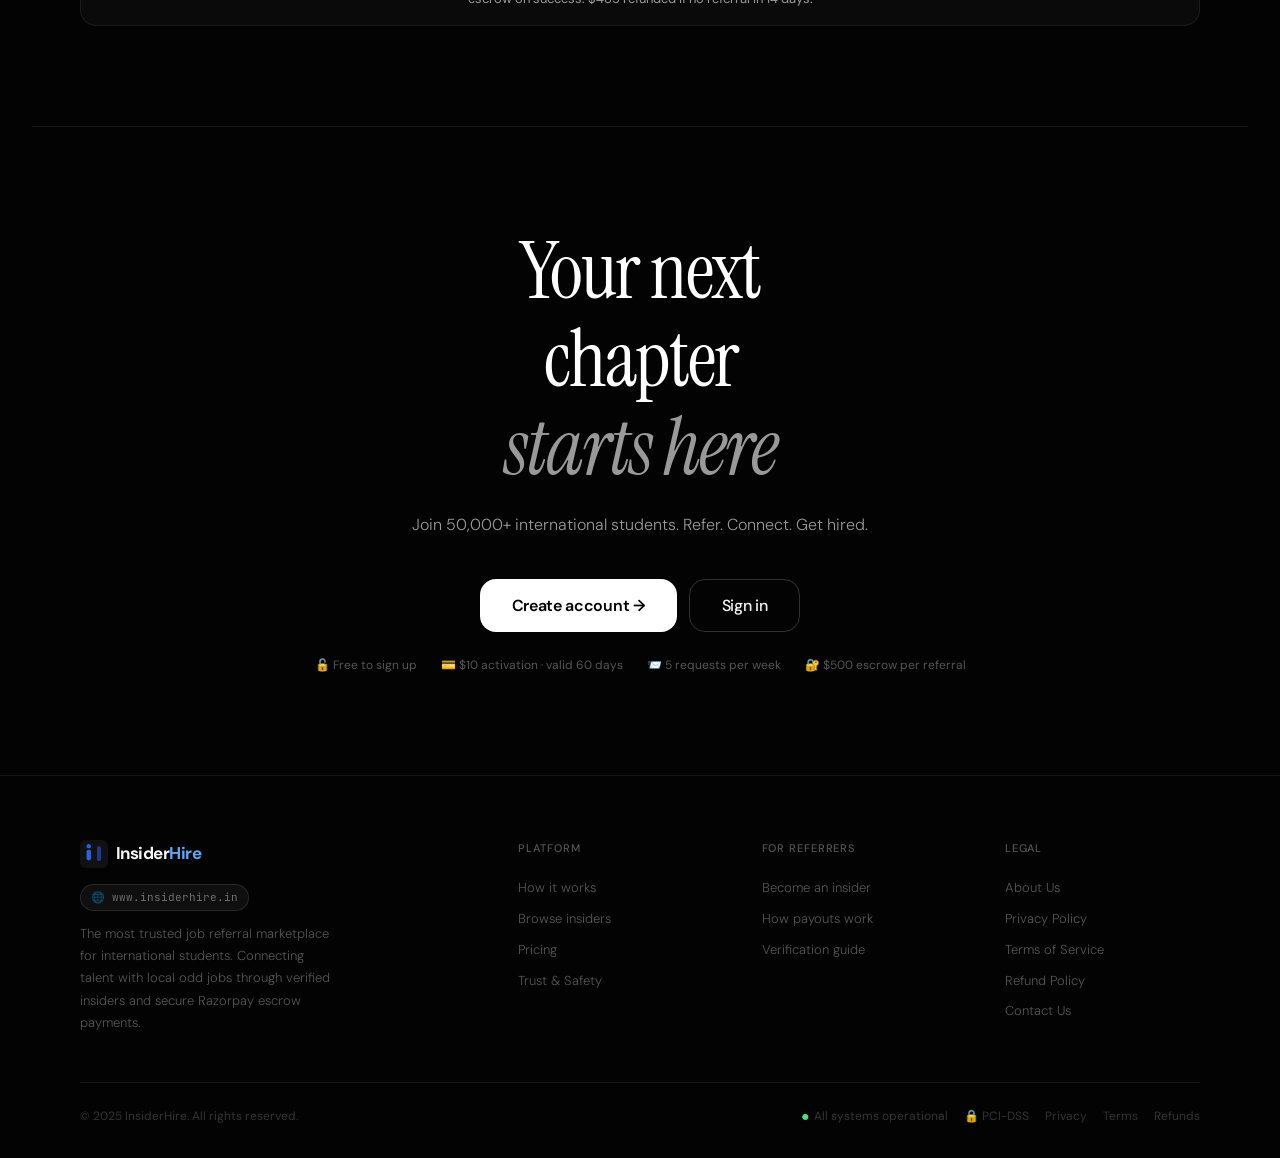
==== commit a092491a: "Harden admin session roles and verify profile saves" ====
--- a/index.html
+++ b/index.html
@@ -3026,7 +3026,7 @@
       if (error.code === 'PGRST116') {
         // Row not found — create profile from auth metadata
         const meta = sess.user.user_metadata || {};
-        const role = meta.role || 'fresher';
+        const role = meta.role === 'referrer' ? 'referrer' : 'fresher';
         await SB.from('profiles').upsert({
           id:    me.id,
           email: me.email,
@@ -3048,10 +3048,23 @@
       id:    me.id,
       email: me.email,
       full_name: meta.full_name || me.email?.split('@')[0] || '',
-      role:  meta.role || 'fresher',
+      role:  meta.role === 'referrer' ? 'referrer' : 'fresher',
       signup_fee_paid: false,
       is_verified: false,
     };
+  }
+
+  // Only server-managed app metadata can authorize the admin interface.
+  // getUser validates the session with Auth instead of trusting editable profile data.
+  const { data: authData, error: authError } = await SB.auth.getUser();
+  if (authError || !authData?.user || authData.user.id !== me.id) {
+    profile = null;
+    toast('Session could not be verified. Please sign in again.', 'error');
+    return;
+  }
+  if (profile) {
+    if (authData.user.app_metadata?.role === 'admin') profile.role = 'admin';
+    else if (profile.role === 'admin') profile.role = 'fresher';
   }
 
   // Load unlocked refs for this user
@@ -4758,7 +4771,7 @@
       if (_gd?.length) { updates.lat=parseFloat(_gd[0].lat); updates.lng=parseFloat(_gd[0].lon); }
     } catch(e) {}
   }
-  const { error } = await SB.from('profiles').upsert(updates);
+  const { error } = await SB.from('profiles').update(updates).eq('id', me.id).select('id').single();
   if (error) { toast(error.message,'error'); return; }
   profile={ ...profile, ...updates }; fillUI(); toast('Profile saved! ✓','success');
 }
@@ -4811,7 +4824,7 @@
       }
     } catch(e) { /* geocoding optional */ }
   }
-  const { error } = await SB.from('profiles').upsert(updates);
+  const { error } = await SB.from('profiles').update(updates).eq('id', me.id).select('id').single();
   if (error) { toast(error.message,'error'); return; }
   profile={ ...profile, ...updates };
   toast('Profile updated! ✓','success');
@@ -4858,7 +4871,7 @@
       if (_gd?.length) { updates.lat=parseFloat(_gd[0].lat); updates.lng=parseFloat(_gd[0].lon); }
     } catch(e) {}
   }
-  const { error } = await SB.from('profiles').upsert(updates);
+  const { error } = await SB.from('profiles').update(updates).eq('id', me.id).select('id').single();
   if (error) { toast(error.message,'error'); return; }
   profile={ ...profile, ...updates }; fillUI(); loadFullFresherProfile();
   toast('Profile saved! ✓','success');
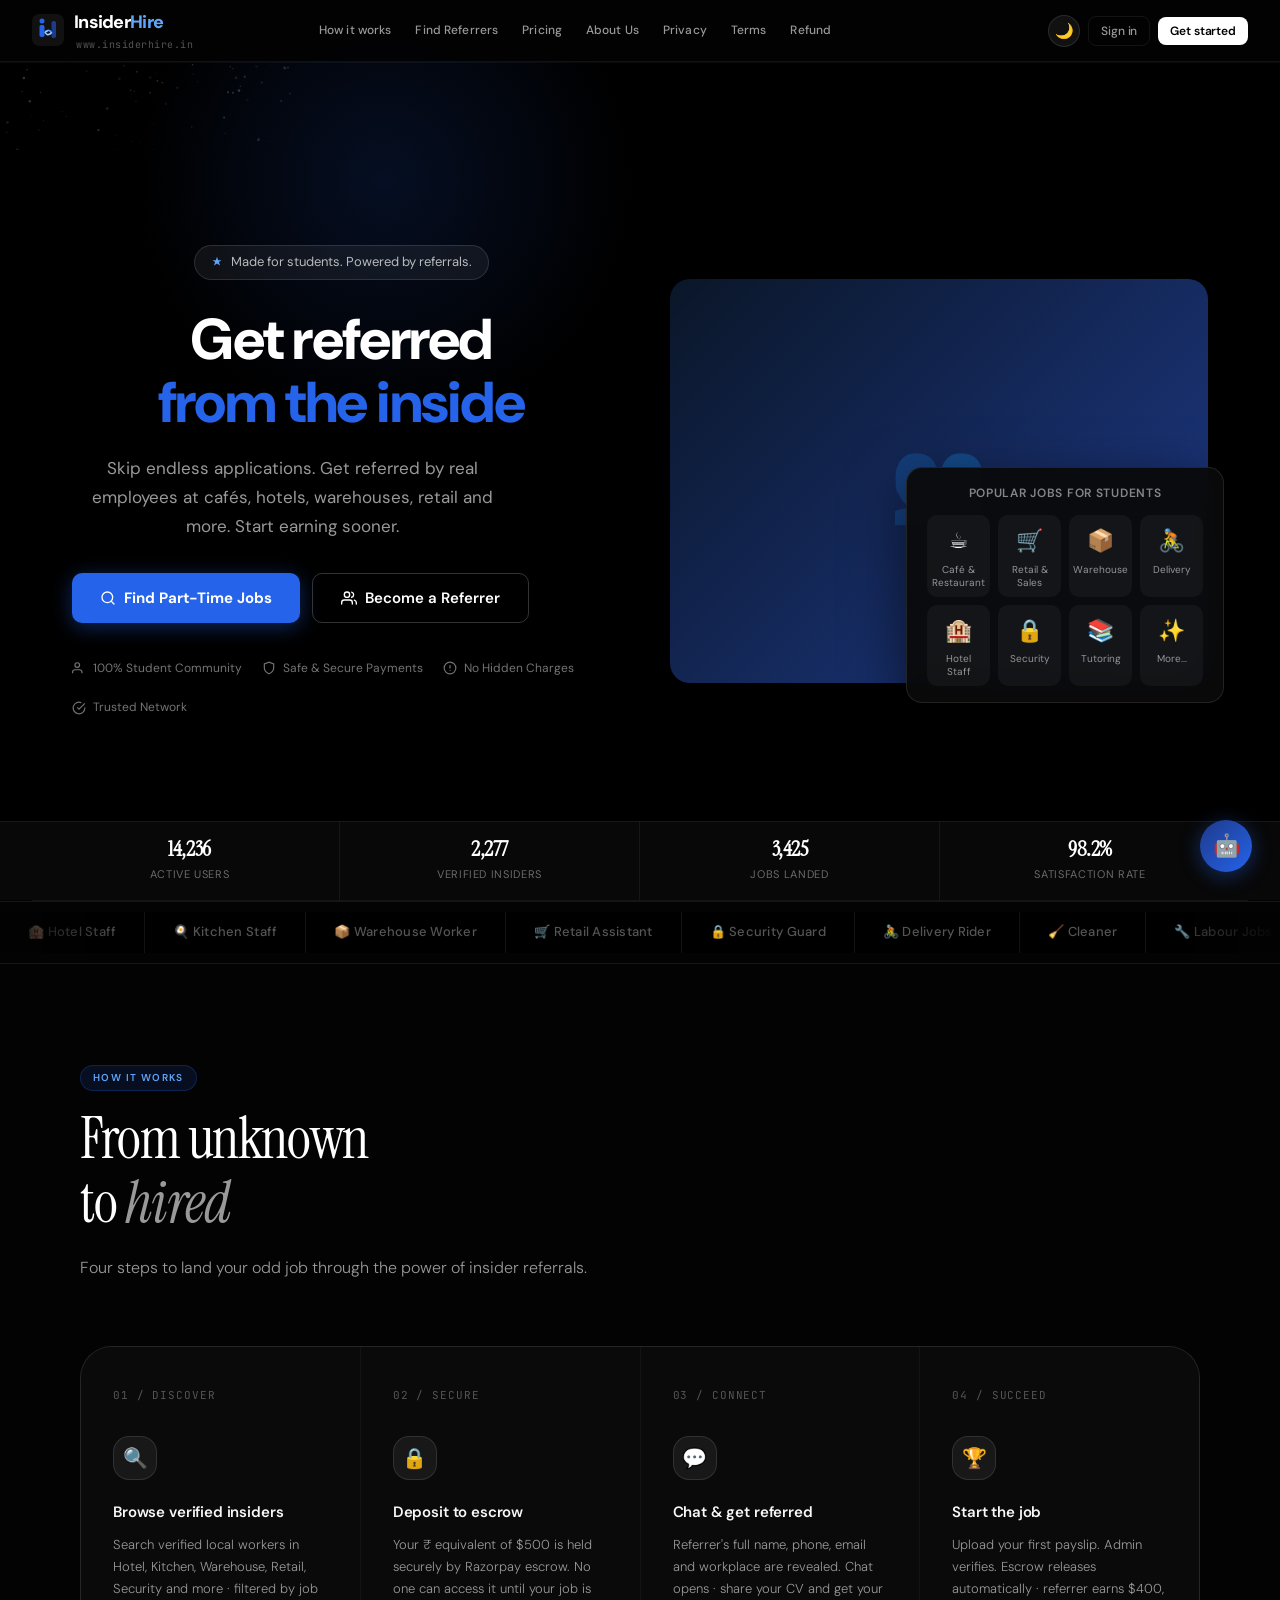
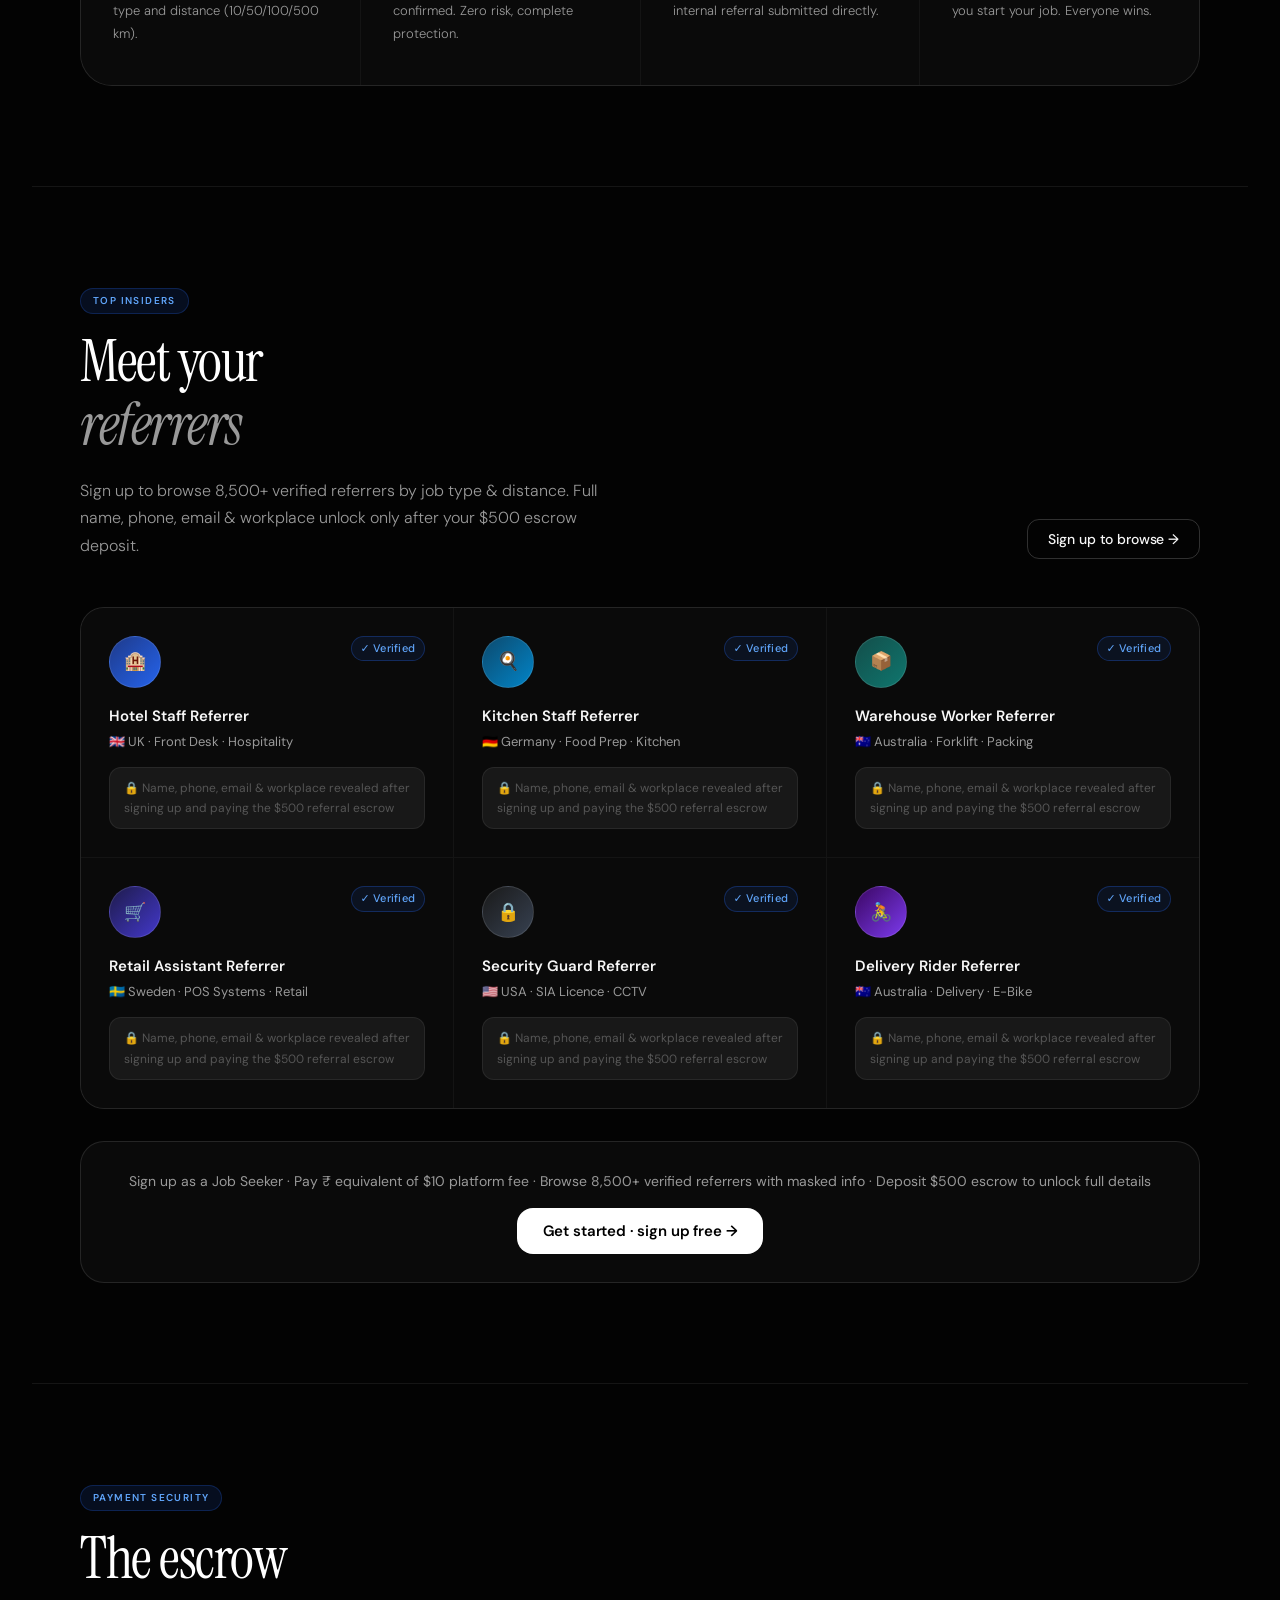
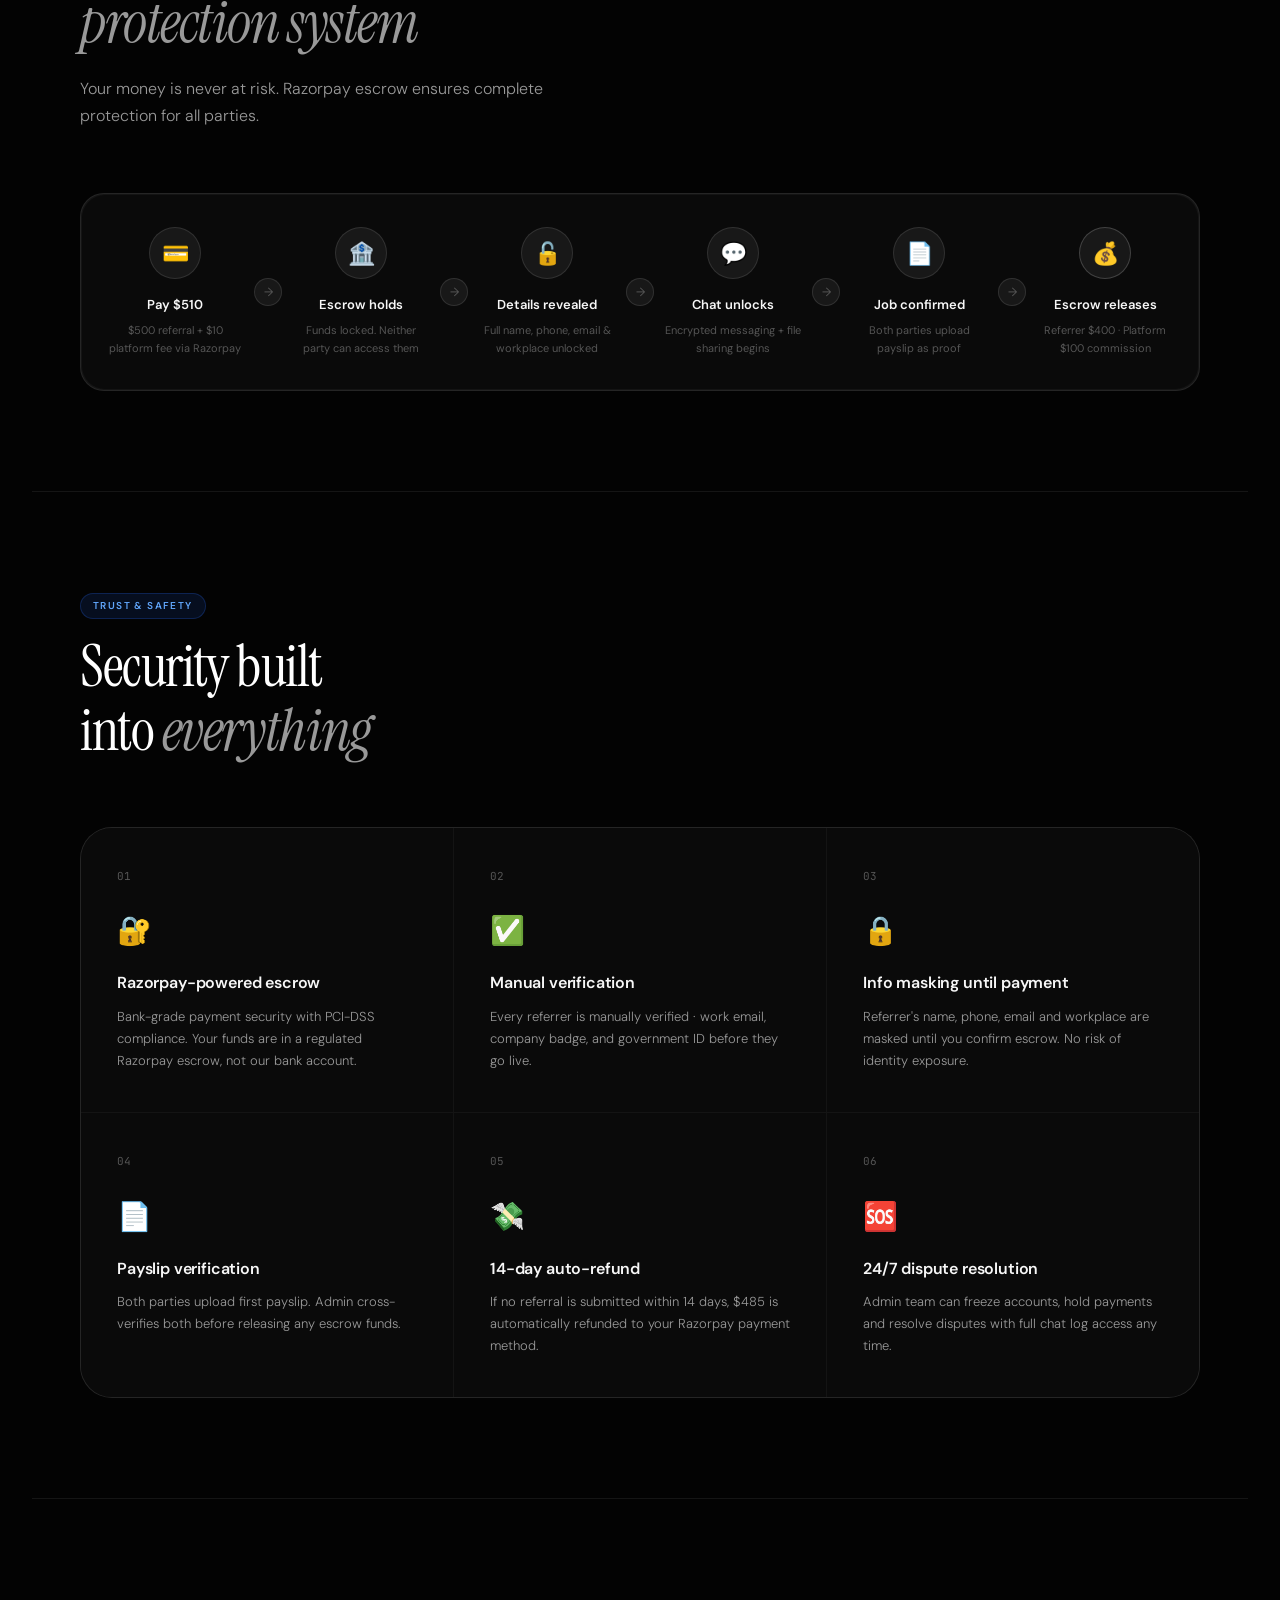
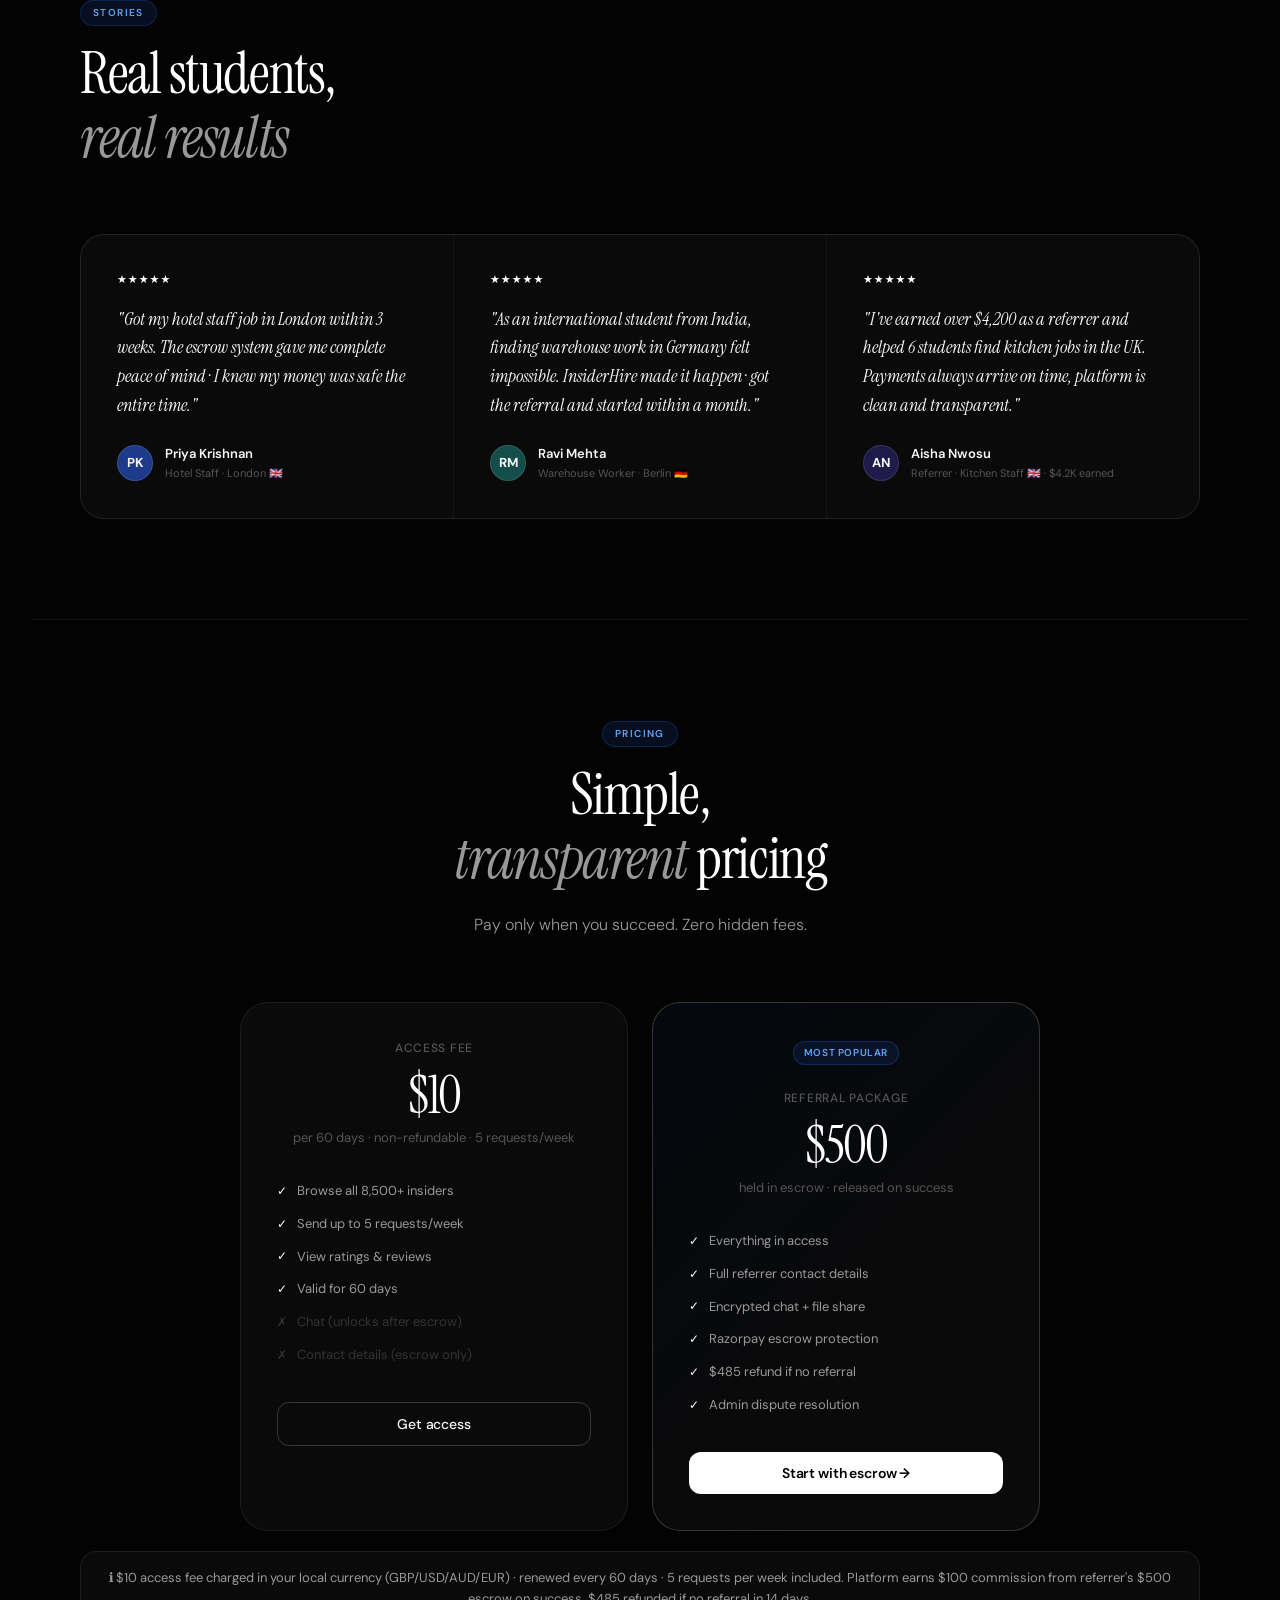
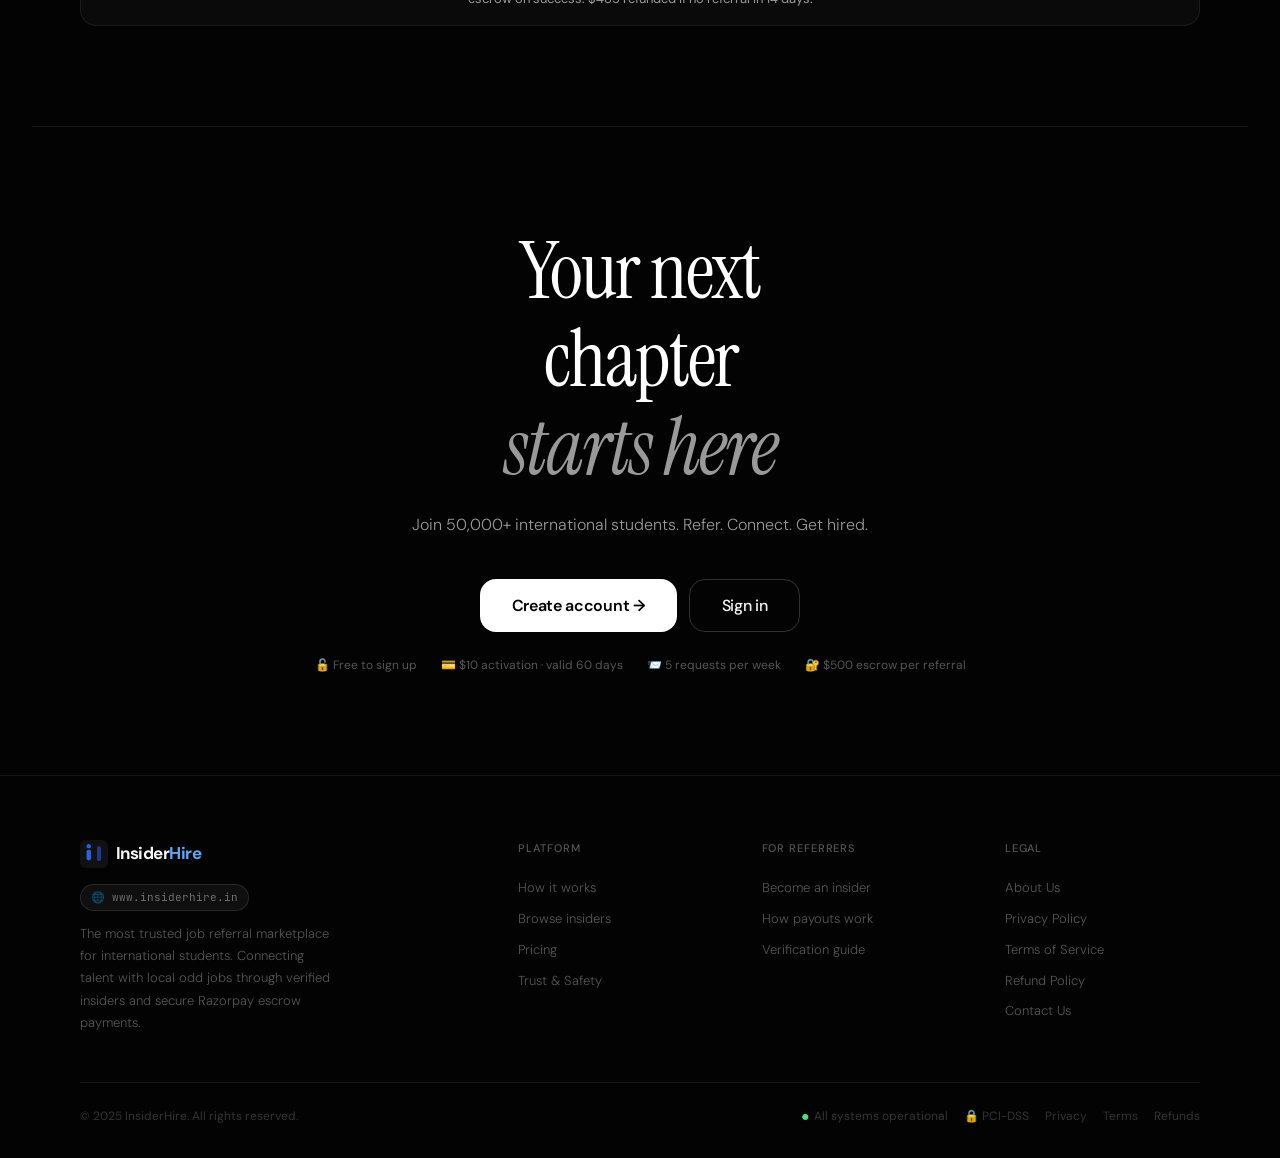
==== commit 3747ab25: "Secure directory access, participant policies and private file flows" ====
--- a/index.html
+++ b/index.html
@@ -2956,13 +2956,18 @@
       setTimeout(() => openChangePasswordModal(), 500);
     }
 
-    SB.auth.onAuthStateChange(async (ev, sess) => {
-      if (ev==='SIGNED_IN'  && sess) await onSession(sess);
+    SB.auth.onAuthStateChange((ev, sess) => {
+      if (ev==='SIGNED_IN' && sess) setTimeout(() => onSession(sess).catch(e => toast(e.message, 'error')), 0);
       if (ev==='PASSWORD_RECOVERY') {
         // User clicked forgot password link
         setTimeout(() => openChangePasswordModal(), 300);
       }
-      if (ev==='SIGNED_OUT') { me=null; profile=null; nav('landing'); updateNav(); }
+      if (ev==='SIGNED_OUT') {
+        me=null; profile=null; unlockedRefs.clear(); preChatData={};
+        clearInterval(ihPrechatTimer);
+        if (ihMessageChannel) { SB.removeChannel(ihMessageChannel); ihMessageChannel=null; }
+        nav('landing'); updateNav();
+      }
     });
   } catch(e) { console.warn('Auth init:', e.message); }
 }
@@ -3018,57 +3023,19 @@
 
 async function onSession(sess) {
   me = sess.user;
+  profile = null;
   try {
-    const { data, error } = await SB.from('profiles').select('*').eq('id', me.id).single();
-    if (error) {
-      console.warn('Profile fetch error:', error.message);
-      // If profile doesn't exist yet, create it (handles edge cases)
-      if (error.code === 'PGRST116') {
-        // Row not found — create profile from auth metadata
-        const meta = sess.user.user_metadata || {};
-        const role = meta.role === 'referrer' ? 'referrer' : 'fresher';
-        await SB.from('profiles').upsert({
-          id:    me.id,
-          email: me.email,
-          full_name: meta.full_name || me.email?.split('@')[0] || '',
-          role
-        }, { onConflict: 'id' });
-        const { data: d2 } = await SB.from('profiles').select('*').eq('id', me.id).single();
-        profile = d2 || null;
-      }
-    } else {
-      profile = data || null;
-    }
-  } catch(e) { console.warn('Profile fetch:', e.message); }
-
-  // If profile still null, build a minimal one from auth metadata
-  if (!profile && me) {
-    const meta = me.user_metadata || {};
-    profile = {
-      id:    me.id,
-      email: me.email,
-      full_name: meta.full_name || me.email?.split('@')[0] || '',
-      role:  meta.role === 'referrer' ? 'referrer' : 'fresher',
-      signup_fee_paid: false,
-      is_verified: false,
-    };
-  }
-
-  // Only server-managed app metadata can authorize the admin interface.
-  // getUser validates the session with Auth instead of trusting editable profile data.
-  const { data: authData, error: authError } = await SB.auth.getUser();
-  if (authError || !authData?.user || authData.user.id !== me.id) {
-    profile = null;
-    toast('Session could not be verified. Please sign in again.', 'error');
+    const { data, error } = await SB.rpc('ih_my_profile');
+    if (error || !data) throw error || new Error('Profile is unavailable.');
+    profile = data;
+  } catch (e) {
+    toast('Could not load your account: ' + e.message, 'error');
+    updateNav();
     return;
   }
-  if (profile) {
-    if (authData.user.app_metadata?.role === 'admin') profile.role = 'admin';
-    else if (profile.role === 'admin') profile.role = 'fresher';
-  }
 
   // Load unlocked refs for this user
-  await loadUnlockedRefs();
+  try { await loadUnlockedRefs(); } catch (e) { toast(e.message, 'error'); }
   fillUI();
   updateNav();
   if (page==='landing') {
@@ -3096,14 +3063,11 @@
 }
 
 async function loadUnlockedRefs() {
+  unlockedRefs.clear();
   if (!SB || !me) return;
-  try {
-    const { data } = await SB.from('escrow_transactions')
-      .select('referrer_id')
-      .eq('applicant_id', me.id)
-      .in('status', ['locked','released','refund_requested']);
-    if (data) data.forEach(r => unlockedRefs.add(r.referrer_id));
-  } catch(e) {}
+  const { data, error } = await SB.rpc('ih_connected_ids');
+  if (error) throw error;
+  (data || []).forEach(id => unlockedRefs.add(id));
 }
 
 function fillUI() {
@@ -3223,20 +3187,9 @@
     if (error) throw error;
     if (data?.user) {
       pendingUid = data.user.id;
-      try {
-        // Save role in both auth metadata (fallback) AND profiles table
-        await SB.auth.updateUser({ data: { full_name: fullName, role: _selRole } });
-        await SB.from('profiles').upsert({
-          id:              data.user.id,
-          full_name:       fullName,
-          email,
-          role:            _selRole,
-          signup_fee_paid: false,  // freshers pay on first request, referrers never pay
-          created_at:      new Date().toISOString()
-        }, { onConflict: 'id' });
-      } catch(e) {
-        console.warn('Profile upsert:', e.message);
-        // Even if profile upsert fails, role is in auth metadata as fallback
+      if (data.session) {
+        const { error: profileError } = await SB.rpc('ih_my_profile');
+        if (profileError) throw profileError;
       }
     }
     closeModal('signup-modal');
@@ -3370,14 +3323,8 @@
 // ─── RAZORPAY ─────────────────────────────────────────────────
 // getINRAmount() removed — replaced by convertUSD() which handles all currencies
 
-async function createRazorpayOrder(amountPaise, receipt, notes) {
-  if (!SB) throw new Error('Supabase not configured');
-  const { data, error } = await SB.functions.invoke('razorpay-create-order', {
-    body: { amount: amountPaise, currency:'INR', receipt, notes }
-  });
-  if (error) throw new Error(error.message || 'Order creation failed');
-  if (!data?.id) throw new Error('Invalid order response');
-  return data.id;
+async function createRazorpayOrder() {
+  throw new Error('Payments are not enabled yet. Contact support.');
 }
 
 async function verifyRazorpayPayment(payload) {
@@ -3504,19 +3451,9 @@
           razorpay_signature:  resp.razorpay_signature,
           type:'access_fee', user_id: uid
         });
-        const now = new Date().toISOString();
-        await SB.from('profiles').update({
-          signup_fee_paid: true,
-          fee_paid_at:     now
-        }).eq('id', uid);
-        await SB.from('transactions').insert({
-          user_id: uid, type:'access_fee', amount: PLATFORM_FEE_USD,
-          status:'paid', payment_id: resp.razorpay_payment_id,
-          razorpay_order_id: resp.razorpay_order_id,
-          description:`Access fee 60-day — ${curr.display}`
-        });
-        // Update local profile state
-        if(profile) { profile.signup_fee_paid = true; profile.fee_paid_at = now; }
+        const { data: paidProfile, error: paidError } = await SB.rpc('ih_my_profile');
+        if (paidError || !paidProfile?.signup_fee_paid || !paidProfile.fee_paid_at || Date.now() - new Date(paidProfile.fee_paid_at).getTime() >= 60 * 86400000) throw paidError || new Error('Backend confirmation pending.');
+        profile = paidProfile;
         closeModal('fresher-fee-modal');
         toast('✅ Access activated for 60 days! Send up to 5 requests per week. 🎉','success');
         nav('fresher');
@@ -3575,17 +3512,13 @@
 
   // All gates passed — send request directly (no payment, fee already paid)
   try {
-    await SB.from('applications').insert({
+    const { error: insertError } = await SB.from('applications').insert({
       applicant_id: me.id,
       referrer_id:  referrerId,
       status:       'pending',
       cover_letter: 'Referral request sent via InsiderHire.'
     });
-    await SB.from('notifications').insert({
-      user_id:  referrerId,
-      title:    'New referral request!',
-      message:  `${profile?.full_name || 'A student'} sent you a referral request.`
-    });
+    if (insertError) throw insertError;
     const remaining = WEEKLY_REQUEST_LIMIT - weekCount - 1;
     const daysLeft  = feeExpiresInDays();
     toast(`✅ Request sent! ${remaining} of ${WEEKLY_REQUEST_LIMIT} requests remaining this week. Access valid ${daysLeft} more days.`, 'success');
@@ -3631,7 +3564,7 @@
 let preChatAppId  = null;
 let preChatData   = {}; // keyed by appId
 
-function openPreChat(appId, referrerId, referrerName, jobCat, refLoc) {
+async function openPreChat(appId, referrerId, referrerName, jobCat, refLoc) {
   preChatAppId = appId;
   if (!preChatData[appId])
     preChatData[appId] = { referrerId, referrerName, jobCat, refLoc, answers:{}, msgs:[] };
@@ -3659,7 +3592,7 @@
       <div id="pc-opts" style="padding:12px 14px;border-top:1px solid var(--border)"></div>
       <div id="pc-cta"  style="display:none;padding:12px 14px;border-top:1px solid var(--border);background:var(--green-dim)">
         <div style="font-size:12px;color:#4ade80;font-weight:600;margin-bottom:8px">✅ All criteria matched! Deposit escrow to get full contact details.</div>
-        <button class="btn btn-white" style="width:100%" onclick="closeModal('prechat-modal');openEscrowCtxFor('${esc(referrerId||'')}','${esc(refLoc||'')}','${esc(jobCat||'')}')">
+        <button class="btn btn-white" style="width:100%" onclick="closeModal('prechat-modal');openEscrowCtxFor(${ihArg(referrerId||'')},${ihArg(refLoc||'')},${ihArg(jobCat||'')})">
           Deposit Escrow $500 →
         </button>
       </div>
@@ -3669,7 +3602,13 @@
     </div>`;
   modal.classList.add('open');
   document.body.style.overflow = 'hidden';
-  renderPreChat();
+  try { await ihLoadPrechat(appId); }
+  catch (e) { toast(e.message, 'error'); }
+  clearInterval(ihPrechatTimer);
+  ihPrechatTimer = setInterval(() => {
+    if (!$('prechat-modal')?.classList.contains('open') || !me) { clearInterval(ihPrechatTimer); return; }
+    ihLoadPrechat(appId).catch(e => { clearInterval(ihPrechatTimer); toast(e.message, 'error'); });
+  }, 5000);
 }
 
 // Alias — openEscrowFor still used in several places
@@ -3723,63 +3662,51 @@
   const allDone    = PRECHAT_QUESTIONS.every(q => state.answers[q.id]);
   // Positive = q1 starts Yes, q3 starts Yes, q6 starts Yes
   const allYes     = allDone &&
-    state.answers['q1']?.startsWith('Yes') &&
-    state.answers['q3']?.startsWith('Yes') &&
-    state.answers['q6']?.startsWith('Yes');
+    state.confirmedAnswers?.['q1']?.startsWith('Yes') &&
+    state.confirmedAnswers?.['q3']?.startsWith('Yes') &&
+    state.confirmedAnswers?.['q6']?.startsWith('Yes');
 
   if (nextQ && !allDone) {
     optsEl.innerHTML = `
       <div style="font-size:12px;color:var(--text-2);margin-bottom:8px;font-weight:500">${esc(nextQ.ask)}</div>
-      ${nextQ.opts.map(o=>`<button class="btn btn-ghost" style="width:100%;justify-content:flex-start;font-size:13px;margin-bottom:4px;text-align:left" onclick="pcAnswer('${esc(o)}','${nextQ.id}')">${esc(o)}</button>`).join('')}`;
+      ${nextQ.opts.map(o=>`<button class="btn btn-ghost" style="width:100%;justify-content:flex-start;font-size:13px;margin-bottom:4px;text-align:left" onclick="pcAnswer(${ihArg(o)},'${nextQ.id}')">${esc(o)}</button>`).join('')}`;
   } else {
     optsEl.innerHTML = '';
   }
 
-  if (allDone) {
-    if (allYes)  { if(ctaEl) ctaEl.style.display=''; if(failEl) failEl.style.display='none'; }
+  if (allDone && Object.keys(state.confirmedAnswers || {}).length === PRECHAT_QUESTIONS.length) {
+    if (allYes && profile?.role === 'fresher')  { if(ctaEl) ctaEl.style.display=''; if(failEl) failEl.style.display='none'; }
     else         { if(failEl) failEl.style.display=''; if(ctaEl) ctaEl.style.display='none'; }
   }
 }
 
+let ihPrechatTimer = null;
+async function ihLoadPrechat(appId) {
+  const { data, error } = await SB.from('prechat_messages').select('*')
+    .eq('application_id', appId).not('sender_id', 'is', null)
+    .in('sender_role', ['fresher','referrer']).order('created_at', {ascending:true}).limit(200);
+  if (error) throw error;
+  const state = preChatData[appId];
+  if (!state) return;
+  state.answers = {}; state.confirmedAnswers = {};
+  state.msgs = (data || []).map(m => {
+    if (m.sender_id === me.id) state.answers[m.question_id] = m.message;
+    if (m.sender_role === 'referrer') state.confirmedAnswers[m.question_id] = m.message;
+    return {from: m.sender_id === me.id ? 'me' : 'referrer', text:m.message,
+      time:new Date(m.created_at).toLocaleTimeString([], {hour:'2-digit',minute:'2-digit'})};
+  });
+  if (preChatAppId === appId) renderPreChat();
+}
 async function pcAnswer(text, qId) {
-  const state = preChatData[preChatAppId];
-  if (!state) return;
-  const now = new Date().toLocaleTimeString('en-US',{hour:'2-digit',minute:'2-digit'});
-  state.msgs.push({ from:'me', text, time:now });
-  state.answers[qId] = text;
-
-  // Save fresher message to DB
-  if (SB && me && preChatAppId) {
-    SB.from('prechat_messages').insert({
-      application_id: preChatAppId, sender_id: me.id,
-      question_id: qId, message: text, sender_role:'fresher'
-    }).catch(()=>{});
-  }
-
-  renderPreChat();
-
-  // Auto-reply from referrer after short delay
-  const autoReplies = {
-    q1: { 'Yes': 'Great news — there are openings right now!', default: 'Understood, thanks for asking.' },
-    q2: { 'Full': 'We offer full-time positions here.', 'Part': 'Yes, part-time shifts are available.', default: 'I can share more details once connected.' },
-    q3: { 'Yes': 'Absolutely — students are very welcome here.', default: 'Let me clarify that with my manager.' },
-    q4: { 'Within': 'Great, very accessible location!', default: 'The location details will be shared after escrow.' },
-    q5: { default: 'Pay details will be confirmed once connected properly.' },
-    q6: { 'Yes': 'Im ready to refer you — pay escrow and Ill get started immediately!', default: 'Got it, I understand.' },
-  };
-  const reply = autoReplies[qId];
-  const autoText = reply ? (text.startsWith('Yes') ? reply['Yes'] : reply.default) : 'Got it.';
-  setTimeout(() => {
-    const now2 = new Date().toLocaleTimeString('en-US',{hour:'2-digit',minute:'2-digit'});
-    state.msgs.push({ from:'referrer', text:autoText, time:now2 });
-    if (SB && preChatAppId) {
-      SB.from('prechat_messages').insert({
-        application_id: preChatAppId, sender_id: null,
-        question_id: qId, message: autoText, sender_role:'referrer_auto'
-      }).catch(()=>{});
-    }
-    renderPreChat();
-  }, 700);
+  const appId = preChatAppId;
+  const question = PRECHAT_QUESTIONS.find(q => q.id === qId);
+  if (!SB || !me || !question?.opts.includes(text)) return;
+  try {
+    const { error } = await SB.from('prechat_messages').insert({application_id:appId,
+      sender_id:me.id, sender_role:profile.role === 'referrer' ? 'referrer' : 'fresher', question_id:qId, message:text});
+    if (error) throw error;
+    await ihLoadPrechat(appId);
+  } catch (e) { toast('Message not saved: ' + e.message, 'error'); }
 }
 
 async function confirmEscrow() {
@@ -3821,30 +3748,8 @@
           razorpay_signature:  resp.razorpay_signature,
           type:'escrow', user_id: me.id, referrer_id: escrowCtx.referrerId
         });
-        const dueDate = new Date(); dueDate.setDate(dueDate.getDate()+ESCROW_AUTO_DAYS);
-        await SB.from('escrow_transactions').insert({
-          applicant_id:    me.id,
-          referrer_id:     escrowCtx.referrerId,
-          amount:          escrowCtx.fee,
-          platform_fee:    PLATFORM_FEE_USD,
-          payment_id:      resp.razorpay_payment_id,
-          order_id:        resp.razorpay_order_id,
-          status:          'locked',
-          job_category:    escrowCtx.jobCategory,
-          auto_release_at: dueDate.toISOString()
-        });
-        await SB.from('applications').insert({
-          applicant_id: me.id,
-          referrer_id:  escrowCtx.referrerId,
-          status:       'escrow_paid',
-          cover_letter: `Escrow for ${escrowCtx.jobCategory} referral`
-        });
-        await SB.from('notifications').insert({
-          user_id:  escrowCtx.referrerId,
-          title:    'New paid referral request!',
-          message:  `A student deposited ₹ equivalent of $${escrowCtx.fee} for ${escrowCtx.jobCategory} referral`
-        });
-        unlockedRefs.add(escrowCtx.referrerId);
+        await loadUnlockedRefs();
+        if (!unlockedRefs.has(escrowCtx.referrerId)) throw new Error('Backend confirmation pending.');
         closeModal('escrow-modal');
         toast('Payment successful! Referrer contact details unlocked 🔓','success');
         loadWallet(); loadRequests();
@@ -3921,7 +3826,7 @@
   const countEl=$('browse-count');
   if (countEl) countEl.textContent='Loading...';
   try {
-    const { data, error, count } = await SB.from('profiles')
+    const { data, error, count } = await SB.from('referrer_directory')
       .select('id,full_name,role,job_category,location,postcode,lat,lng,rating,review_count,referral_count,success_rate,experience_years,referral_fee,gradient,is_verified', { count:'exact' })
       .eq('role','referrer')
       .eq('is_verified', true)
@@ -4013,7 +3918,7 @@
     const gr    = esc(r.gradient||'#1e3a8a,#2563EB');
     const isUnlocked = unlockedRefs.has(r.id);
     const locDisplay = [r.postcode, r.location].filter(Boolean).join(' · ') || '';
-    return `<div class="referrer-card" onclick="openEscrowFor('${esc(r.id)}')">
+    return `<div class="referrer-card" onclick="openEscrowFor(${ihArg(r.id)})">
       <div style="display:flex;align-items:flex-start;justify-content:space-between">
         <div class="r-avatar" style="background:linear-gradient(135deg,${gr})">${ini(r.full_name)}</div>
         <div style="display:flex;flex-direction:column;align-items:flex-end;gap:5px">
@@ -4037,7 +3942,7 @@
         <div class="r-price">$${+(r.referral_fee)||500}</div>
         ${isUnlocked
           ? `<button class="btn btn-ghost btn-sm" onclick="event.stopPropagation();dashNav('dash-chat')">Chat →</button>`
-          : `<button class="btn btn-white btn-sm" onclick="event.stopPropagation();payRequestFee('${esc(r.id)}','${esc(r.location||'')}')">Request →</button>`
+          : `<button class="btn btn-white btn-sm" onclick="event.stopPropagation();payRequestFee(${ihArg(r.id)},${ihArg(r.location||'')})">Request →</button>`
         }
       </div>
     </div>`;
@@ -4062,7 +3967,7 @@
       </div>
       ${isUnlocked
         ? `<button class="btn btn-ghost btn-sm" onclick="dashNav('dash-chat')">Chat</button>`
-        : `<button class="btn btn-white btn-sm" onclick="openEscrowFor('${esc(r.id)}')">Request</button>`
+        : `<button class="btn btn-white btn-sm" onclick="openEscrowFor(${ihArg(r.id)})">Request</button>`
       }
     </div>`;
   }).join('');
@@ -4102,14 +4007,81 @@
 }
 
 // ─── WALLET ───────────────────────────────────────────────────
+function ihArg(value) { return esc(JSON.stringify(value)); }
+
+async function ihOpenReviewFiles(userId) {
+  if (!requireSB() || profile?.role !== 'admin') return;
+  const preview = window.open('about:blank', '_blank');
+  if (preview) preview.opener = null;
+  try {
+    const [docs, slips] = await Promise.all([
+      SB.from('user_documents').select('file_url,file_name').eq('user_id', userId),
+      SB.from('payslip_verifications').select('file_url').eq('uploaded_by', userId)
+    ]);
+    if (docs.error || slips.error) throw docs.error || slips.error;
+    const files = [...(docs.data || []).map(x => ({...x, bucket:'documents'})),
+      ...(slips.data || []).map(x => ({...x, bucket:'payslips', file_name:'Payslip'}))];
+    if (!files.length) throw new Error('No submitted documents.');
+    let index = 0;
+    if (files.length > 1) {
+      const choice = window.prompt(files.map((f,i) => `${i+1}. ${f.file_name || 'Document'}`).join('\n'), '1');
+      if (choice === null) { preview?.close(); return; }
+      index = Number(choice) - 1;
+    }
+    const file = files[index];
+    if (!file) throw new Error('Choose a valid document number.');
+    let path = file.file_url;
+    if (/^https?:/i.test(path)) {
+      const parsed = new URL(path);
+      const trusted = new URL(window.INSIDERHIRE_CONFIG.SUPABASE_URL);
+      if (parsed.origin !== trusted.origin) throw new Error('Untrusted file URL.');
+      const prefix = `/storage/v1/object/public/${file.bucket}/`;
+      if (!parsed.pathname.startsWith(prefix)) throw new Error('Invalid file reference.');
+      path = decodeURIComponent(parsed.pathname.slice(prefix.length));
+    }
+    if (!path.startsWith(userId + '/') || path.includes('..')) throw new Error('Invalid file owner.');
+    const { data, error } = await SB.storage.from(file.bucket).createSignedUrl(path, 60);
+    if (error || !data?.signedUrl) throw error || new Error('Could not open document.');
+    if (preview) preview.location.replace(data.signedUrl);
+    else toast('Allow popups to open submitted documents.', 'error');
+  } catch (e) { preview?.close(); toast(e.message, 'error'); }
+}
+
+async function ihEnrichPartners(result) {
+  if (result.error) throw result.error;
+  if (!result.data?.length) return result;
+  const ids = [...new Set(result.data.flatMap(row => [row.applicant_id, row.referrer_id]).filter(id => id && id !== me.id))];
+  const cards = new Map();
+  for (let offset = 0; offset < ids.length; offset += 100) {
+    const { data, error } = await SB.rpc('ih_partner_cards', { ids: ids.slice(offset, offset + 100) });
+    if (error) throw error;
+    (data || []).forEach(card => cards.set(card.id, card));
+  }
+  result.data.forEach(row => {
+    row.applicant = row.applicant_id === me.id ? profile : cards.get(row.applicant_id) || {};
+    row.referrer = row.referrer_id === me.id ? profile : cards.get(row.referrer_id) || {};
+  });
+  return result;
+}
+
+async function ihUpload(bucket, path, file) {
+  const allowed = bucket === 'avatars' ? ['image/jpeg','image/png','image/webp'] :
+    ['application/pdf','image/jpeg','image/png','image/webp', ...(bucket === 'documents' ?
+    ['application/msword','application/vnd.openxmlformats-officedocument.wordprocessingml.document'] : [])];
+  if (!allowed.includes(file.type)) throw new Error('Unsupported file type.');
+  const max = (bucket === 'avatars' ? 5 : 10) * 1024 * 1024;
+  if (!file.size || file.size > max) throw new Error('File exceeds the allowed size.');
+  return SB.storage.from(bucket).upload(path, file, { upsert: false, contentType: file.type });
+}
+
 async function loadWallet() {
   if (!requireSB() || !me) return;
   const amtEl=$('wallet-amount'), stEl=$('wallet-status'), lockEl=$('escrow-locks-list');
   try {
     const { data: locks } = await SB.from('escrow_transactions')
-      .select('*,referrer:profiles!escrow_transactions_referrer_id_fkey(full_name,job_category)')
+      .select('*')
       .eq('applicant_id', me.id)
-      .in('status',['locked','refund_requested']);
+      .in('status',['locked','refund_requested']).then(ihEnrichPartners);
     const total = (locks||[]).reduce((s,l)=>s+(l.amount||0),0);
     if(amtEl) amtEl.textContent=total;
     if(stEl)  stEl.textContent = locks?.length ? `🔐 ${locks.length} active lock${locks.length>1?'s':''}` : 'No active escrow locks';
@@ -4144,9 +4116,8 @@
   try {
     const { error } = await SB.from('escrow_transactions')
       .update({ status:'refund_requested', refund_requested_at: new Date().toISOString() })
-      .eq('id', escrowId).eq('applicant_id', me.id);
+      .eq('id', escrowId).eq('applicant_id', me.id).select('id').single();
     if (error) throw error;
-    await SB.from('notifications').insert({ user_id:'admin', title:'Refund requested', message:`Fresher ${profile?.full_name} requested refund on escrow ${escrowId}` });
     toast('Refund requested. Admin will process within 5–7 business days.','info');
     loadWallet();
   } catch(e) { toast(e.message,'error'); }
@@ -4182,8 +4153,8 @@
   try {
     // Fetch applications first
     const { data, error } = await SB.from('applications')
-      .select('*,referrer:profiles!applications_referrer_id_fkey(id,full_name,job_category,location,postcode)')
-      .eq('applicant_id', me.id).order('applied_at',{ascending:false});
+      .select('*')
+      .eq('applicant_id', me.id).order('applied_at',{ascending:false}).then(ihEnrichPartners);
     if (error) throw error;
 
     // Fetch escrow separately to avoid schema cache join error
@@ -4203,7 +4174,7 @@
       return;
     }
     list.innerHTML = enriched.map(a=>{
-      const hasEscrow = a.escrow?.status==='locked';
+      const hasEscrow = a.escrow?.status==='locked' && a.referrer?.contact_unlocked;
       const sp = hasEscrow?'st-escrow': a.status==='pending'?'st-pending': a.status==='accepted'?'st-active':'st-done';
       const sl = hasEscrow?'Escrow Active': a.status;
       const rName = a.referrer?.full_name || 'Referrer';
@@ -4222,7 +4193,7 @@
         <div style="display:flex;align-items:center;gap:8px;flex-wrap:wrap">
           <span class="status-pill ${sp}">${sl}</span>
           ${hasEscrow?`<button class="btn btn-ghost btn-sm" onclick="dashNav('dash-chat')">Chat →</button><button class="btn btn-green btn-sm" onclick="openModal('payslip-modal')">Upload payslip</button>`:''}
-          ${isAccepted?`<button class="btn btn-white btn-sm" onclick="openPreChat('${a.id}','${a.referrer_id}','${esc(rName)}','${esc(rCat)}','${esc(rLoc)}')">💬 Start Pre-Chat →</button>`:''}
+          ${isAccepted?`<button class="btn btn-white btn-sm" onclick="openPreChat('${a.id}','${a.referrer_id}',${ihArg(rName)},${ihArg(rCat)},${ihArg(rLoc)})">💬 Start Pre-Chat →</button>`:''}
         </div>
       </div>`;
     }).join('');
@@ -4244,14 +4215,13 @@
   try {
     const safeName = file.name.replace(/[^a-zA-Z0-9._-]/g,'_');
     const path = `${me.id}/${Date.now()}_${safeName}`;
-    const { error: upErr } = await SB.storage.from('payslips').upload(path, file, { cacheControl:'3600', upsert:true });
+    const { error: upErr } = await ihUpload('payslips', path, file);
     if (upErr) throw upErr;
-    const { data: { publicUrl } } = SB.storage.from('payslips').getPublicUrl(path);
-    await SB.from('payslip_verifications').insert({
-      uploaded_by: me.id, file_url: publicUrl,
+    const { error: saveError } = await SB.from('payslip_verifications').insert({
+      uploaded_by: me.id, file_url: path,
       employer_name: employer, start_date: startDate, status:'pending'
     });
-    await SB.from('notifications').insert({ user_id:'admin', title:'Payslip submitted', message:`${profile?.full_name} uploaded payslip for ${employer}` });
+    if (saveError) throw saveError;
     if(btn) { btn.classList.remove('btn-loading'); btn.textContent='Submit Payslip →'; }
     closeModal('payslip-modal');
     toast('Payslip submitted! Admin will verify and release escrow within 24–48h. 🎉','success');
@@ -4269,8 +4239,9 @@
   if (!requireSB() || !me) { list.innerHTML='<div style="padding:24px;text-align:center;color:var(--text-3);font-size:13px">Sign in to view messages.</div>'; return; }
   try {
     const { data: locks } = await SB.from('escrow_transactions')
-      .select('*,referrer:profiles!escrow_transactions_referrer_id_fkey(id,full_name,job_category,location,gradient,phone,email,company)')
-      .eq('applicant_id', me.id).eq('status','locked');
+      .select('*')
+      .eq('applicant_id', me.id).eq('status','locked').then(ihEnrichPartners);
+    if (locks) locks.splice(0, locks.length, ...locks.filter(l => l.referrer?.contact_unlocked || l.applicant?.contact_unlocked));
     if (!locks?.length) {
       list.innerHTML='<div style="padding:24px;text-align:center;color:var(--text-3);font-size:13px">No active chats.<br>Deposit escrow to unlock a referrer\'s chat.</div>';
       return;
@@ -4278,7 +4249,7 @@
     list.innerHTML = locks.map((l,i)=>{
       const r=l.referrer||{};
       const gr=esc(r.gradient||'#1e3a8a,#2563EB');
-      return `<div class="chat-list-item${i===0?' active':''}" onclick="openFresherChat('${l.referrer_id}','${ini(r.full_name)}','${esc(r.full_name)}','${esc(r.job_category||'')} · ${esc(r.location||'')}','${gr}',${JSON.stringify(r).replace(/'/g,"\\'")})">
+      return `<div class="chat-list-item${i===0?' active':''}" onclick="openFresherChat(${ihArg(l.referrer_id)},${ihArg(ini(r.full_name))},${ihArg(r.full_name)},${ihArg((r.job_category||'') + ' · ' + (r.location||''))},${ihArg(gr)},${ihArg(r)})">
         <div class="chat-av" style="background:linear-gradient(135deg,${gr})">${ini(r.full_name)}</div>
         <div style="flex:1;min-width:0">
           <div style="display:flex;justify-content:space-between"><span style="font-size:13px;font-weight:600">${esc(r.full_name)}</span><span style="font-size:10px;color:var(--text-3)">Now</span></div>
@@ -4298,15 +4269,16 @@
   if (!requireSB() || !me) { list.innerHTML='<div style="padding:24px;text-align:center;color:var(--text-3);font-size:13px">Sign in to view messages.</div>'; return; }
   try {
     const { data: locks } = await SB.from('escrow_transactions')
-      .select('*,applicant:profiles!escrow_transactions_applicant_id_fkey(id,full_name,location,phone,email)')
-      .eq('referrer_id', me.id).eq('status','locked');
+      .select('*')
+      .eq('referrer_id', me.id).eq('status','locked').then(ihEnrichPartners);
+    if (locks) locks.splice(0, locks.length, ...locks.filter(l => l.referrer?.contact_unlocked || l.applicant?.contact_unlocked));
     if (!locks?.length) {
       list.innerHTML='<div style="padding:24px;text-align:center;color:var(--text-3);font-size:13px">No active chats yet.<br>Accept requests to unlock conversations.</div>';
       return;
     }
     list.innerHTML = locks.map((l,i)=>{
       const a=l.applicant||{};
-      return `<div class="chat-list-item${i===0?' active':''}" onclick="openRefChat('${l.applicant_id}','${ini(a.full_name)}','${esc(a.full_name)}','Job Seeker · ${esc(a.location||'')}','#1e3a8a,#2563EB')">
+      return `<div class="chat-list-item${i===0?' active':''}" onclick="openRefChat(${ihArg(l.applicant_id)},${ihArg(ini(a.full_name))},${ihArg(a.full_name)},${ihArg('Job Seeker · ' + (a.location||''))},${ihArg('#1e3a8a,#2563EB')})">
         <div class="chat-av" style="background:linear-gradient(135deg,#1e3a8a,#2563EB)">${ini(a.full_name)}</div>
         <div style="flex:1;min-width:0">
           <div style="display:flex;justify-content:space-between"><span style="font-size:13px;font-weight:600">${esc(a.full_name)}</span><span style="font-size:10px;color:var(--text-3)">Now</span></div>
@@ -4323,7 +4295,7 @@
 
 function openFresherChat(partnerId, av, name, role, gr, referrerData) {
   const avEl=$('chat-partner-av'), nmEl=$('chat-partner-name'), roEl=$('chat-partner-role');
-  if(avEl){ avEl.textContent=av; avEl.style.background=`linear-gradient(135deg,${gr||'#1e3a8a,#2563EB'})`; }
+  if(avEl){ avEl.dataset.partnerId=partnerId; avEl.textContent=av; avEl.style.background=`linear-gradient(135deg,${gr||'#1e3a8a,#2563EB'})`; }
   if(nmEl) nmEl.textContent=name;
   if(roEl) roEl.textContent=role;
   const msgs=$('chat-msgs'); if(!msgs) return;
@@ -4340,42 +4312,36 @@
       </div>
     </div>`;
   }
-  msgs.innerHTML=detailsHtml+`
-    <div class="msg recv">
-      <div class="chat-av" style="background:linear-gradient(135deg,${esc(gr||'#1e3a8a,#2563EB')});width:28px;height:28px;font-size:10px;flex-shrink:0">${esc(av)}</div>
-      <div><div class="msg-bubble">Hi! Chat is now unlocked. Please share your CV and I'll get started on your referral application.</div><div class="msg-time">${ts()}</div></div>
-    </div>`;
+  msgs.innerHTML=detailsHtml;
   msgs.scrollTop=msgs.scrollHeight;
   if (SB && me) loadRealMsgs(msgs, partnerId, av, gr, false);
 }
 
 function openRefChat(partnerId, av, name, role, gr) {
   const avEl=$('ref-chat-partner-av'), nmEl=$('ref-chat-partner-name');
-  if(avEl){ avEl.textContent=av; avEl.style.background=`linear-gradient(135deg,${gr||'#1e3a8a,#2563EB'})`; }
+  if(avEl){ avEl.dataset.partnerId=partnerId; avEl.textContent=av; avEl.style.background=`linear-gradient(135deg,${gr||'#1e3a8a,#2563EB'})`; }
   if(nmEl) nmEl.textContent=name;
   const msgs=$('ref-chat-msgs'); if(!msgs) return;
-  msgs.innerHTML=`
-    <div class="msg recv">
-      <div class="chat-av" style="background:linear-gradient(135deg,${esc(gr||'#1e3a8a,#2563EB')});width:28px;height:28px;font-size:10px;flex-shrink:0">${esc(av)}</div>
-      <div><div class="msg-bubble">Hi! I've deposited the escrow. Can you please start the referral process?</div><div class="msg-time">${ts()}</div></div>
-    </div>`;
+  msgs.innerHTML='';
   msgs.scrollTop=msgs.scrollHeight;
   if (SB && me) loadRealMsgs(msgs, partnerId, av, gr, true);
 }
 
+let ihMessageChannel = null;
 async function loadRealMsgs(container, partnerId, av, gr, isRef) {
   if (!SB || !me || !partnerId) return;
   try {
     // Load messages between me and partner
-    const { data } = await SB.from('messages')
+    const { data, error } = await SB.from('messages')
       .select('*')
       .or(`and(sender_id.eq.${me.id},receiver_id.eq.${partnerId}),and(sender_id.eq.${partnerId},receiver_id.eq.${me.id})`)
-      .order('created_at',{ascending:true}).limit(100);
-    if (data?.length) {
+      .order('created_at',{ascending:false}).limit(100);
+    if (error) throw error;
+    {
       // Keep unlocked details panel at top
       const existingDetails = container.querySelector('div[style*="green-dim"]');
       const detailsHtml = existingDetails ? existingDetails.outerHTML : '';
-      container.innerHTML = detailsHtml + data.map(m=>{
+      container.innerHTML = detailsHtml + [...(data || [])].reverse().map(m=>{
         const isMe=m.sender_id===me.id;
         return `<div class="msg ${isMe?'sent':'recv'}">
           ${!isMe?`<div class="chat-av" style="background:linear-gradient(135deg,${esc(gr)});width:28px;height:28px;font-size:10px;flex-shrink:0">${esc(av)}</div>`:''}
@@ -4386,10 +4352,11 @@
       container.scrollTop=container.scrollHeight;
     }
     // Real-time subscription
-    SB.channel('msgs_'+partnerId)
+    if (ihMessageChannel) await SB.removeChannel(ihMessageChannel);
+    ihMessageChannel = SB.channel('msgs_'+partnerId)
       .on('postgres_changes',{event:'INSERT',schema:'public',table:'messages'},payload=>{
         const m=payload.new;
-        if ((m.sender_id===me.id&&m.receiver_id===partnerId)||(m.sender_id===partnerId&&m.receiver_id===me.id)) {
+        if (me && ((m.sender_id===me.id&&m.receiver_id===partnerId)||(m.sender_id===partnerId&&m.receiver_id===me.id))) {
           const isMe=m.sender_id===me.id;
           appendMsg(container, m.content, isMe?'sent':'recv', isMe?ini(profile?.full_name||'U'):av, isMe?'#1e3a8a':gr);
         }
@@ -4405,8 +4372,8 @@
   const partnerId=$('chat-partner-av')?.dataset?.partnerId || null;
   if (!partnerId) { toast('No active chat selected.','error'); return; }
   try {
-    await SB.from('messages').insert({ sender_id: me.id, receiver_id: partnerId, content: text });
-    appendMsg($('chat-msgs'), text, 'sent', ini(profile?.full_name||'U'), '#1e3a8a');
+    const { error } = await SB.from('messages').insert({ sender_id: me.id, receiver_id: partnerId, content: text });
+    if (error) throw error;
   } catch(e) { toast('Send failed: '+e.message,'error'); }
 }
 
@@ -4418,8 +4385,8 @@
   const partnerId=$('ref-chat-partner-av')?.dataset?.partnerId || null;
   if (!partnerId) { toast('No active chat selected.','error'); return; }
   try {
-    await SB.from('messages').insert({ sender_id: me.id, receiver_id: partnerId, content: text });
-    appendMsg($('ref-chat-msgs'), text, 'sent', ini(profile?.full_name||'R'), 'linear-gradient(135deg,#1e3a8a,#2563EB)');
+    const { error } = await SB.from('messages').insert({ sender_id: me.id, receiver_id: partnerId, content: text });
+    if (error) throw error;
   } catch(e) { toast('Send failed: '+e.message,'error'); }
 }
 
@@ -4439,10 +4406,10 @@
   if (!requireSB() || !me) { list.innerHTML='<div style="padding:40px;text-align:center;color:var(--text-3)">Sign in to view requests.</div>'; return; }
   try {
     const { data, error } = await SB.from('applications')
-      .select('*,applicant:profiles!applications_applicant_id_fkey(full_name,bio,skills,location,phone,email)')
+      .select('*')
       .eq('referrer_id', me.id)
       .in('status', ['pending','escrow_paid','accepted'])
-      .order('applied_at',{ascending:false}).limit(20);
+      .order('applied_at',{ascending:false}).limit(20).then(ihEnrichPartners);
     if (error) throw error;
     // Update badge
     const badge = document.getElementById('ref-req-badge');
@@ -4464,7 +4431,7 @@
             <div style="font-weight:600;font-size:14px">${esc(ap.full_name||'Applicant')}</div>
             <div style="font-size:12px;color:var(--text-2)">${esc(toArr(ap.skills).slice(0,3).join(', ')||ap.bio||'')} · ${esc(ap.location||'')}</div>
           </div>
-          <span class="status-pill st-escrow">Escrow Paid</span>
+          <span class="status-pill st-escrow">${a.status==='escrow_paid' ? 'Escrow Paid' : esc(a.status)}</span>
         </div>
         <div style="padding:10px 12px;border-radius:var(--r-lg);background:var(--elevated-2);border:1px solid var(--border);font-size:13px;color:var(--text-2);margin-bottom:14px;line-height:1.7">${esc(a.cover_letter||'Referral request')}</div>
         ${ap.phone||ap.email?`<div style="font-size:12px;color:var(--text-2);margin-bottom:12px">
@@ -4477,7 +4444,7 @@
             <button class="btn btn-green btn-sm" onclick="acceptApplication('${a.id}','${a.applicant_id}')">✓ Accept</button>
           ` : a.status==='accepted' ? `
             <span class="status-pill st-active">✅ Accepted</span>
-            <button class="btn btn-ghost btn-sm" onclick="refNav('ref-chat')">💬 Chat</button>
+            <button class="btn btn-ghost btn-sm" onclick="openPreChat('${a.id}','${a.referrer_id}',${ihArg(ap.full_name||'Applicant')},${ihArg(profile?.job_category||'')},${ihArg(ap.location||'')})">💬 Chat</button>
           ` : `
             <span class="status-pill st-rejected">${a.status}</span>
           `}
@@ -4535,14 +4502,9 @@
     const { error } = await SB.from('applications')
       .update({ status:'accepted' })
       .eq('id', appId)
-      .eq('referrer_id', me.id);
+      .eq('referrer_id', me.id).select('id').single();
     if (error) throw error;
     // Notify fresher
-    await SB.from('notifications').insert({
-      user_id: applicantId,
-      title: '🎉 Request accepted!',
-      message: `Your referral request was accepted! Go to My Requests and deposit $500 escrow to unlock the pre-chat and contact details.`
-    });
     toast('Request accepted! Fresher has been notified to pay escrow.', 'success');
     loadRefRequests();
   } catch(e) { toast(e.message, 'error'); }
@@ -4554,7 +4516,7 @@
     const { error } = await SB.from('applications')
       .update({ status:'rejected' })
       .eq('id', appId)
-      .eq('referrer_id', me.id);
+      .eq('referrer_id', me.id).select('id').single();
     if (error) throw error;
     toast('Request declined.', 'info');
     loadRefRequests();
@@ -4566,8 +4528,8 @@
   try {
     const { data: lock } = await SB.from('escrow_transactions').select('id').eq('referrer_id',me.id).eq('status','locked').single();
     if (!lock) { toast('No active escrow found.','error'); return; }
-    await SB.from('escrow_transactions').update({ referral_proof_submitted:true, referral_submitted_at: new Date().toISOString() }).eq('id',lock.id);
-    await SB.from('notifications').insert({ user_id:'admin', title:'Referral proof submitted', message:`Referrer ${profile?.full_name} submitted proof for escrow ${lock.id}` });
+    const { error } = await SB.from('escrow_transactions').update({ referral_proof_submitted:true, referral_submitted_at: new Date().toISOString() }).eq('id',lock.id).select('id').single();
+    if (error) throw error;
     toast('Referral proof submitted! Admin will verify payslips and release escrow within 24–48h.','success');
   } catch(e) { toast(e.message,'error'); }
 }
@@ -4578,8 +4540,8 @@
     const { data: ready } = await SB.from('escrow_transactions').select('amount').eq('referrer_id',me.id).eq('status','released').eq('payout_requested',false);
     if (!ready?.length) { toast('No funds available for payout.','info'); return; }
     const total=(ready||[]).reduce((s,r)=>s+r.amount-COMMISSION_USD,0);
-    await SB.from('escrow_transactions').update({ payout_requested:true }).eq('referrer_id',me.id).eq('status','released').eq('payout_requested',false);
-    await SB.from('notifications').insert({ user_id:'admin', title:'Payout requested', message:`Referrer ${profile?.full_name} requested payout of $${total}` });
+    const { data: changed, error } = await SB.from('escrow_transactions').update({ payout_requested:true }).eq('referrer_id',me.id).eq('status','released').eq('payout_requested',false).select('id');
+    if (error || !changed?.length) throw error || new Error('No eligible payout requests.');
     toast(`Payout of $${total} requested — arrives in 2–3 business days.`,'success');
   } catch(e) { toast(e.message,'error'); }
 }
@@ -4616,7 +4578,7 @@
       <td>${esc(u.location||'—')}</td>
       <td class="mono" style="font-size:11px">${fmtDate(u.created_at)}</td>
       <td><span class="badge ${u.signup_fee_paid?'badge-green':'badge-amber'}">${u.signup_fee_paid?'Active':'Pending fee'}</span></td>
-      <td><button class="btn btn-red btn-sm" onclick="adminSuspend('${u.id}','${esc(u.full_name||'')}')">Suspend</button></td>
+      <td><button class="btn btn-red btn-sm" onclick="adminSuspend('${u.id}',${ihArg(u.full_name||'')})">Suspend</button></td>
     </tr>`).join('');
   } catch(e) { tbody.innerHTML=`<tr><td colspan="6" style="color:var(--red);padding:16px">${esc(e.message)}</td></tr>`; }
 }
@@ -4630,14 +4592,14 @@
     list.innerHTML = data.map(u=>`<div class="verify-row">
       <div style="display:flex;align-items:center;gap:10px">
         <div class="chat-av" style="background:linear-gradient(135deg,#1e3a8a,#2563EB)">${ini(u.full_name||'?')}</div>
-        <div><div style="font-weight:600;font-size:13px">${esc(u.full_name||'Unknown')}</div>
+        <div><div style="font-weight:600;font-size:13px" title="Open submitted documents" onclick="ihOpenReviewFiles('${u.id}')">${esc(u.full_name||'Unknown')}</div>
         <div style="font-size:11px;color:var(--text-2)">${esc(u.job_category||u.role_title||'Referrer')} · ${esc(u.location||'')} · ${esc(u.email||'')}</div>
         <div style="font-size:10px;color:var(--text-3)">Submitted ${fmtDate(u.created_at)}</div></div>
       </div>
       <div style="display:flex;gap:8px;align-items:center">
         <span class="status-pill st-pending">Pending</span>
         <button class="btn btn-red btn-sm" onclick="adminReject('${u.id}')">✗ Reject</button>
-        <button class="btn btn-green btn-sm" onclick="adminApprove('${u.id}','${esc(u.full_name||'')}')">✓ Verify</button>
+        <button class="btn btn-green btn-sm" onclick="adminApprove('${u.id}',${ihArg(u.full_name||'')})">✓ Verify</button>
       </div>
     </div>`).join('');
   } catch(e) { list.innerHTML=`<div style="padding:24px;color:var(--red)">${esc(e.message)}</div>`; }
@@ -4645,10 +4607,9 @@
 
 async function adminApprove(uid, name) {
   if (!requireSB()) return;
-  const { error } = await SB.from('profiles').update({ is_verified:true }).eq('id',uid);
-  if (error) { toast(error.message,'error'); return; }
-  await SB.from('notifications').insert({ user_id:uid, title:'You are verified! ✅', message:'Your InsiderHire referrer account is now verified and live. You can start accepting referral requests.' });
-  toast(`${name||'Referrer'} is now verified!`,'success');
+  const { error } = await SB.rpc('ih_review_profile', { target_id: uid, approved: true });
+  if (error) { toast(error.message, 'error'); return; }
+  toast(`${name || 'Referrer'} is now verified!`, 'success');
   loadAdminVerify();
 }
 
@@ -4656,15 +4617,17 @@
 
 async function adminReject(uid) {
   if (!requireSB()) return;
-  await SB.from('notifications').insert({ user_id:uid, title:'Verification update', message:'Your documents need re-submission. Please contact insiderhire.org@gmail.com' });
-  toast('Verification rejected. User notified.','error');
+  const { error } = await SB.rpc('ih_review_profile', { target_id: uid, approved: false });
+  if (error) { toast(error.message, 'error'); return; }
+  toast('Verification rejected. User notified.', 'info');
   loadAdminVerify();
 }
 
 async function adminSuspend(uid, name) {
   if (!confirm(`Suspend ${name||'this user'}?`)) return;
   if (!requireSB()) return;
-  await SB.from('profiles').update({ role:'suspended' }).eq('id',uid);
+  const { error } = await SB.from('profiles').update({ role:'suspended' }).eq('id',uid).select('id').single();
+  if (error) { toast(error.message, 'error'); return; }
   toast(`${name||'User'} suspended.`,'error');
   loadAdminUsers();
 }
@@ -4674,8 +4637,8 @@
   if (!requireSB()) return;
   try {
     const { data } = await SB.from('escrow_transactions')
-      .select('*,applicant:profiles!escrow_transactions_applicant_id_fkey(full_name,email),referrer:profiles!escrow_transactions_referrer_id_fkey(full_name)')
-      .eq('status','refund_requested').order('created_at',{ascending:false});
+      .select('*')
+      .eq('status','refund_requested').order('created_at',{ascending:false}).then(ihEnrichPartners);
     if (!data?.length) { list.innerHTML='<div style="padding:24px;text-align:center;color:var(--text-3)">No active disputes</div>'; return; }
     list.innerHTML = data.map(d=>`<div class="dispute-item urgent">
       <div style="display:flex;justify-content:space-between;margin-bottom:10px">
@@ -4694,24 +4657,12 @@
   } catch(e) { list.innerHTML=`<div style="padding:24px;color:var(--red)">${esc(e.message)}</div>`; }
 }
 
-async function adminRelease(escrowId, referrerId, amount) {
-  if (!requireSB()) return;
-  await SB.from('escrow_transactions').update({ status:'released', released_at: new Date().toISOString() }).eq('id',escrowId);
-  await SB.from('notifications').insert({ user_id:referrerId, title:'Escrow released! 💰', message:`$${amount-COMMISSION_USD} added to your wallet. Request payout anytime.` });
-  // Trigger Razorpay payout via edge function
-  SB.functions.invoke('razorpay-payout',{ body:{ referrer_id:referrerId, amount:(amount-COMMISSION_USD)*INR_RATE*100, escrow_id:escrowId } }).catch(()=>{});
-  toast(`$${amount-COMMISSION_USD} released to referrer.`,'success');
-  loadAdminDisputes();
-}
-
-async function adminRefund(escrowId, applicantId, amount) {
-  if (!requireSB()) return;
-  const net = amount-REFUND_PROC_FEE;
-  await SB.from('escrow_transactions').update({ status:'refunded', refunded_at: new Date().toISOString(), refund_amount: net }).eq('id',escrowId);
-  await SB.from('notifications').insert({ user_id:applicantId, title:'Refund processed 💸', message:`$${net} refunded. ($${REFUND_PROC_FEE} processing fee deducted). Allow 5–7 business days.` });
-  SB.functions.invoke('razorpay-refund',{ body:{ applicant_id:applicantId, amount:net*INR_RATE*100, escrow_id:escrowId } }).catch(()=>{});
-  toast(`$${net} refunded to fresher.`,'info');
-  loadAdminDisputes();
+async function adminRelease() {
+  toast('Payments are not enabled. A verified backend must process this action.', 'error');
+}
+
+async function adminRefund() {
+  toast('Payments are not enabled. A verified backend must process this action.', 'error');
 }
 
 async function loadAdminPayments() {
@@ -4719,8 +4670,8 @@
   if (!requireSB()) return;
   try {
     const { data } = await SB.from('escrow_transactions')
-      .select('*,applicant:profiles!escrow_transactions_applicant_id_fkey(full_name),referrer:profiles!escrow_transactions_referrer_id_fkey(full_name)')
-      .order('created_at',{ascending:false}).limit(25);
+      .select('*')
+      .order('created_at',{ascending:false}).limit(25).then(ihEnrichPartners);
     if (!data?.length) { tbody.innerHTML='<tr><td colspan="6" style="text-align:center;color:var(--text-3);padding:24px">No payments yet</td></tr>'; return; }
     tbody.innerHTML = data.map(t=>{
       const pill={locked:'st-escrow',released:'st-done',refund_requested:'st-pending',refunded:'st-rejected'}[t.status]||'st-neutral';
@@ -4736,17 +4687,16 @@
   } catch(e) { tbody.innerHTML=`<tr><td colspan="6" style="color:var(--red);padding:16px">${esc(e.message)}</td></tr>`; }
 }
 
-function emergencyStop() { if(!confirm('⚠️ Pause ALL payments?')) return; toast('Emergency stop activated. Contact your Razorpay dashboard to freeze transactions.','error'); }
+function emergencyStop() { toast('Pause payments in your payment-provider dashboard. No payment settings were changed here.', 'info'); }
 function exportAdminReport() { toast('Export functionality — pull from Supabase Dashboard > Table Editor > Export CSV.','info'); }
-function saveAdminConfig()   { toast('Config saved!','success'); }
+function saveAdminConfig() { toast('Configuration changes require the backend administrator; nothing was saved.', 'info'); }
 
 // ─── PROFILE SAVE ─────────────────────────────────────────────
 async function saveProfile() {
   if (!requireSB() || !me) return;
   // Ensure profile row exists first (handles new users)
-  try {
-    await SB.from('profiles').upsert({ id: me.id, email: me.email }, { onConflict: 'id', ignoreDuplicates: true });
-  } catch(e) {}
+  const { error: ensureError } = await SB.rpc('ih_my_profile');
+  if (ensureError) { toast(ensureError.message, 'error'); return; }
   const updates = {
     id: me.id,
     full_name:  getV('p-fn-full'),
@@ -4779,9 +4729,8 @@
 async function saveReferrerProfile() {
   if (!requireSB() || !me) return;
   // Ensure profile row exists (new user fix)
-  try {
-    await SB.from('profiles').upsert({ id: me.id, email: me.email, role:'referrer' }, { onConflict:'id', ignoreDuplicates:true });
-  } catch(e) {}
+  const { error: ensureError } = await SB.rpc('ih_my_profile');
+  if (ensureError) { toast(ensureError.message, 'error'); return; }
   const refJobTypes=[...document.querySelectorAll('#ref-job-prefs-grid .job-pref-tile.on')].map(t=>t.dataset.job);
   const updates = {
     id: me.id,
@@ -4832,9 +4781,8 @@
 
 async function saveFullProfile() {
   if (!requireSB() || !me) return;
-  try {
-    await SB.from('profiles').upsert({ id: me.id, email: me.email }, { onConflict:'id', ignoreDuplicates:true });
-  } catch(e) {}
+  const { error: ensureError } = await SB.rpc('ih_my_profile');
+  if (ensureError) { toast(ensureError.message, 'error'); return; }
   const days    = ['mon','tue','wed','thu','fri','sat','sun'].filter(d=>$('day-'+d)?.classList.contains('on'));
   const shifts  = ['morning','afternoon','evening','night'].filter(s=>$('shift-'+s)?.checked);
   const jobPrefs= [...document.querySelectorAll('#job-prefs-grid .job-pref-tile.on')].map(t=>t.dataset.job);
@@ -4986,10 +4934,11 @@
   try {
     const ext = file.name.split('.').pop().replace(/[^a-zA-Z0-9]/g,'');
     const path = `${me.id}/avatar_${Date.now()}.${ext}`;
-    const { error } = await SB.storage.from('avatars').upload(path, file, { upsert:true });
+    const { error } = await ihUpload('avatars', path, file);
     if (error) throw error;
     const { data:{ publicUrl } } = SB.storage.from('avatars').getPublicUrl(path);
-    await SB.from('profiles').update({ avatar_url:publicUrl }).eq('id',me.id);
+    const { error: saveError } = await SB.from('profiles').update({ avatar_url:publicUrl }).eq('id',me.id).select('id').single();
+    if (saveError) throw saveError;
     toast('Profile photo updated!','success');
   } catch(e) { toast(e.message,'error'); }
 }
@@ -5006,19 +4955,20 @@
       // Sanitise filename
       const safeName = file.name.replace(/[^a-zA-Z0-9._-]/g,'_');
       const path = `${me.id}/${type}_${Date.now()}_${safeName}`;
-      const { error: upErr } = await SB.storage.from('documents').upload(path, file, { upsert:true });
+      const { error: upErr } = await ihUpload('documents', path, file);
       if (upErr) throw upErr;
-      const { data:{ publicUrl } } = SB.storage.from('documents').getPublicUrl(path);
       // Upsert instead of insert to avoid duplicate errors
       const { error: dbErr } = await SB.from('user_documents').upsert({
         user_id:   me.id,
         doc_type:  type,
-        file_url:  publicUrl,
+        file_url:  path,
         file_name: file.name
       }, { onConflict: 'user_id,doc_type' });
       if (dbErr) {
         // If upsert fails, try plain insert (onConflict column might not exist)
-        await SB.from('user_documents').insert({ user_id:me.id, doc_type:type, file_url:publicUrl, file_name:file.name });
+        if (dbErr.code !== '42P10') throw dbErr;
+        const { error: insertError } = await SB.from('user_documents').insert({ user_id:me.id, doc_type:type, file_url:path, file_name:file.name });
+        if (insertError) throw insertError;
       }
       toast(`✅ ${type.charAt(0).toUpperCase()+type.slice(1)} uploaded!`,'success');
     } catch(e) { toast('Upload failed: ' + e.message,'error'); }
@@ -5033,7 +4983,8 @@
   const m=$('support-msg')?.value?.trim(); if(!m) { toast('Please describe your issue.','error'); return; }
   if (!requireSB() || !me) { toast('Sign in to submit a ticket.','error'); return; }
   try {
-    await SB.from('support_tickets').insert({ user_id:me.id, message:m, status:'open', created_at:new Date().toISOString() });
+    const { error } = await SB.from('support_tickets').insert({ user_id:me.id, message:m, status:'open' });
+    if (error) throw error;
     toast('Ticket created! We respond within 24h.','success');
     const e=$('support-msg'); if(e) e.value='';
   } catch(e) { toast(e.message,'error'); }
@@ -5389,7 +5340,7 @@
   if (!list || !SB || !me) return;
   try {
     const { data } = await SB.from('notifications')
-      .select('*').eq('user_id', me.id)
+      .select('*').in('user_id', profile?.role==='admin' ? [me.id,'admin'] : [me.id])
       .order('created_at',{ascending:false}).limit(10);
     if (!data?.length) {
       list.innerHTML = '<div style="padding:16px;text-align:center;font-size:12px;color:var(--text-3)">No notifications yet</div>';
@@ -5401,7 +5352,7 @@
         <div style="font-size:11px;color:var(--text-3);line-height:1.5">${esc(n.message||'')}</div>
       </div>`).join('');
     // Mark as read
-    SB.from('notifications').update({read:true}).eq('user_id',me.id).eq('read',false).then(()=>{});
+    SB.from('notifications').update({read:true}).in('user_id',profile?.role==='admin' ? [me.id,'admin'] : [me.id]).eq('read',false).then(()=>{});
   } catch(e) {}
 }
 
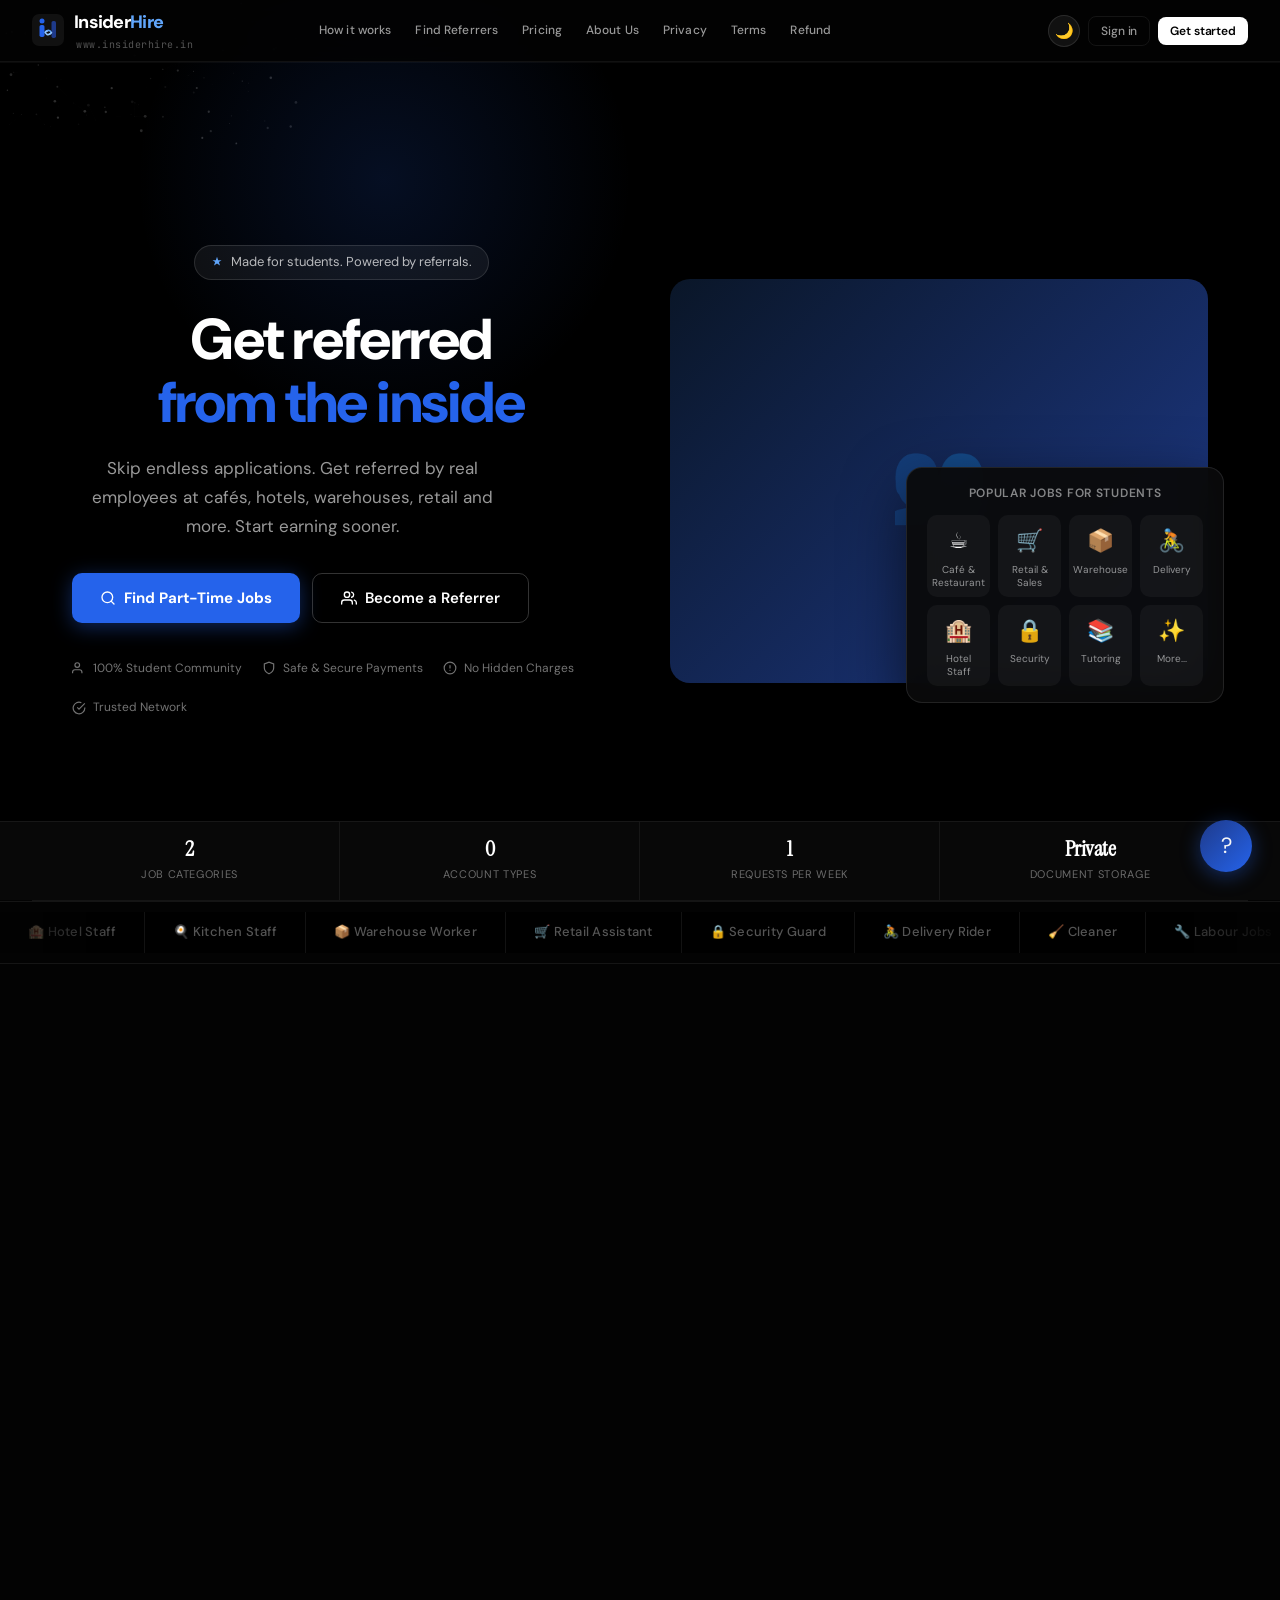
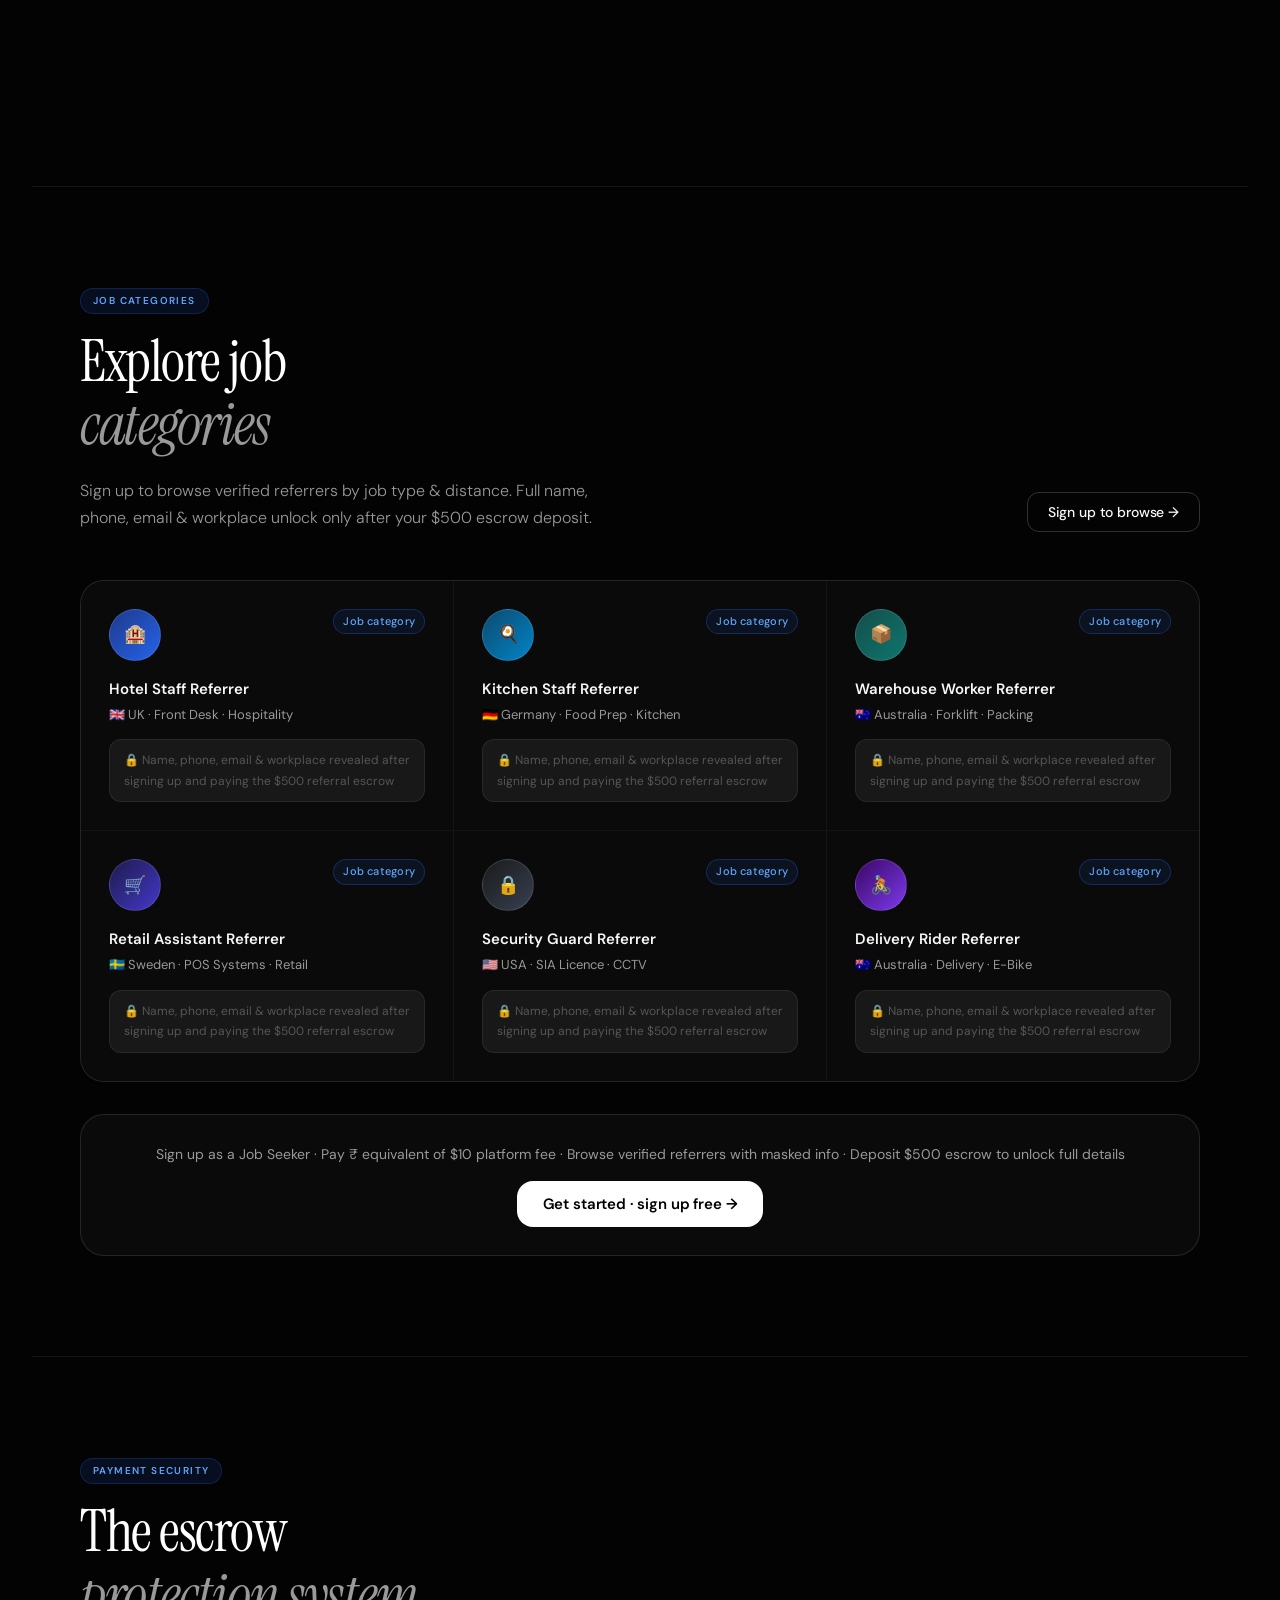
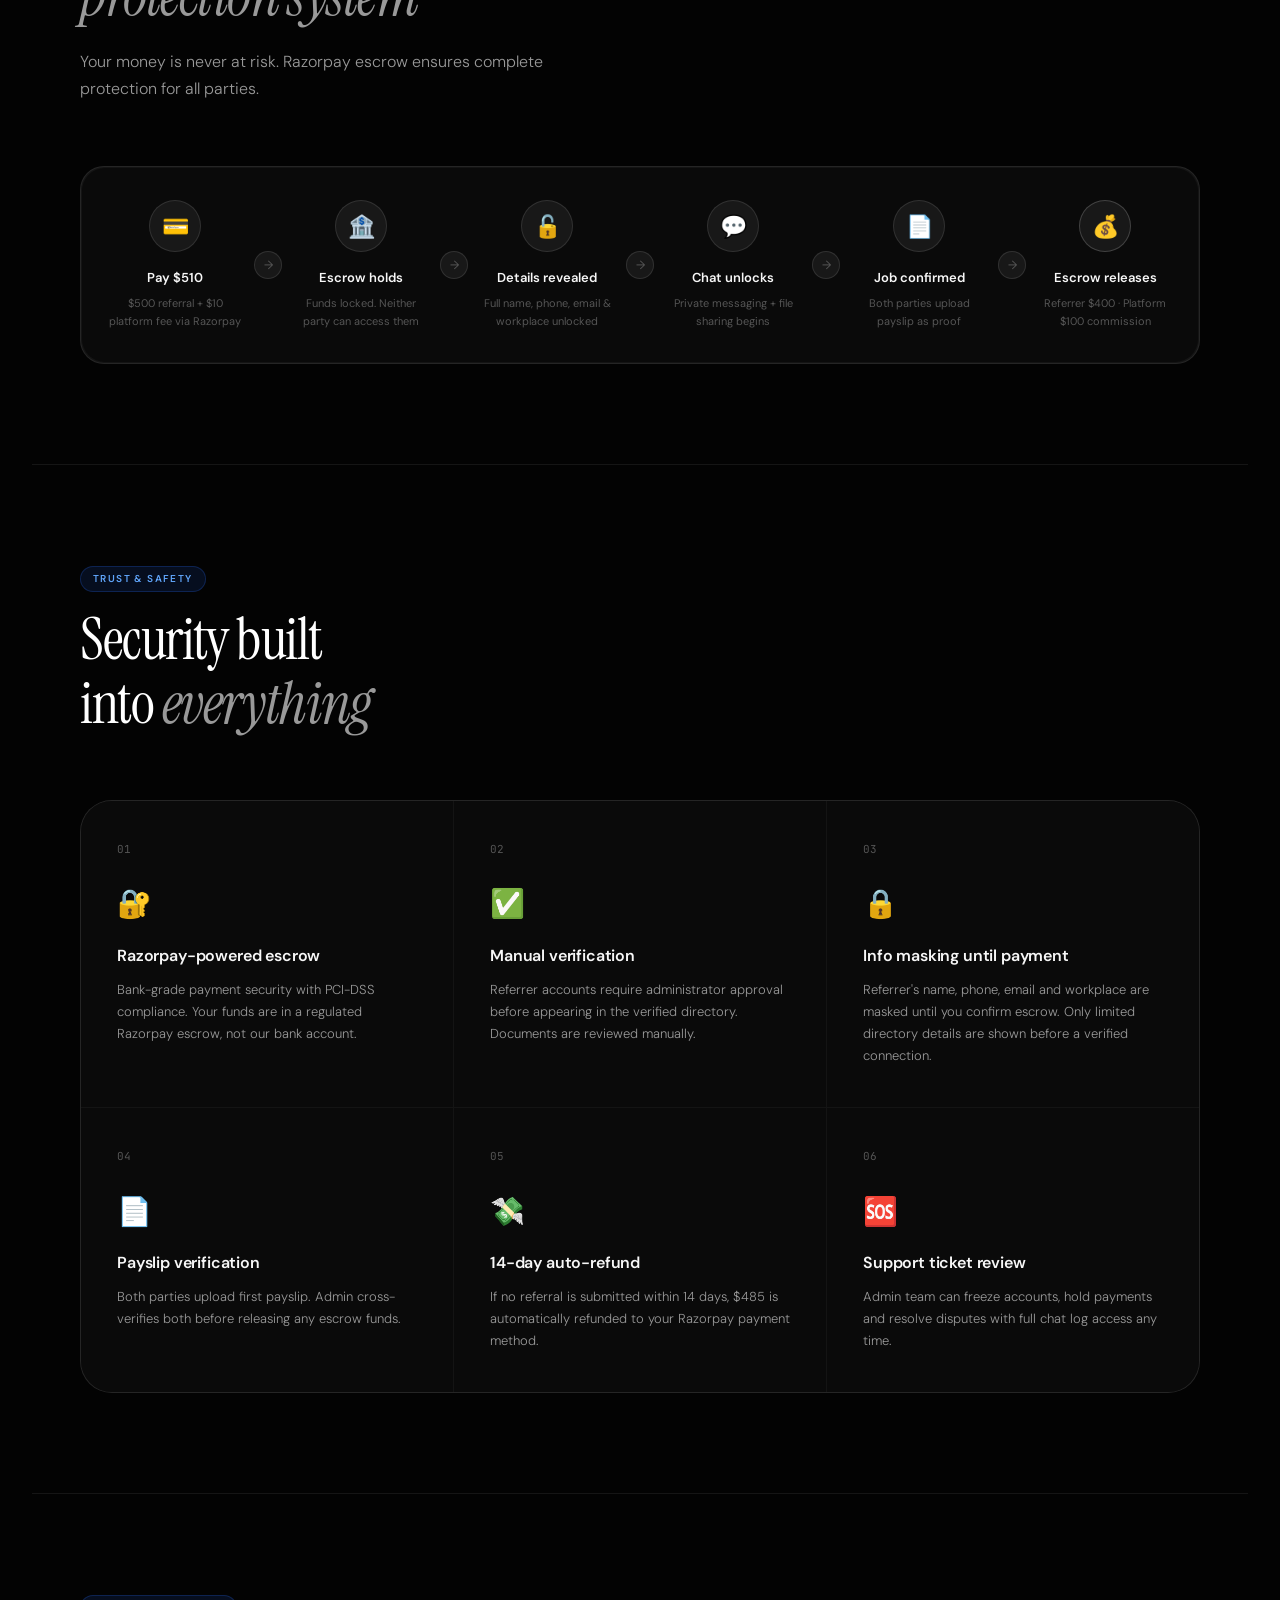
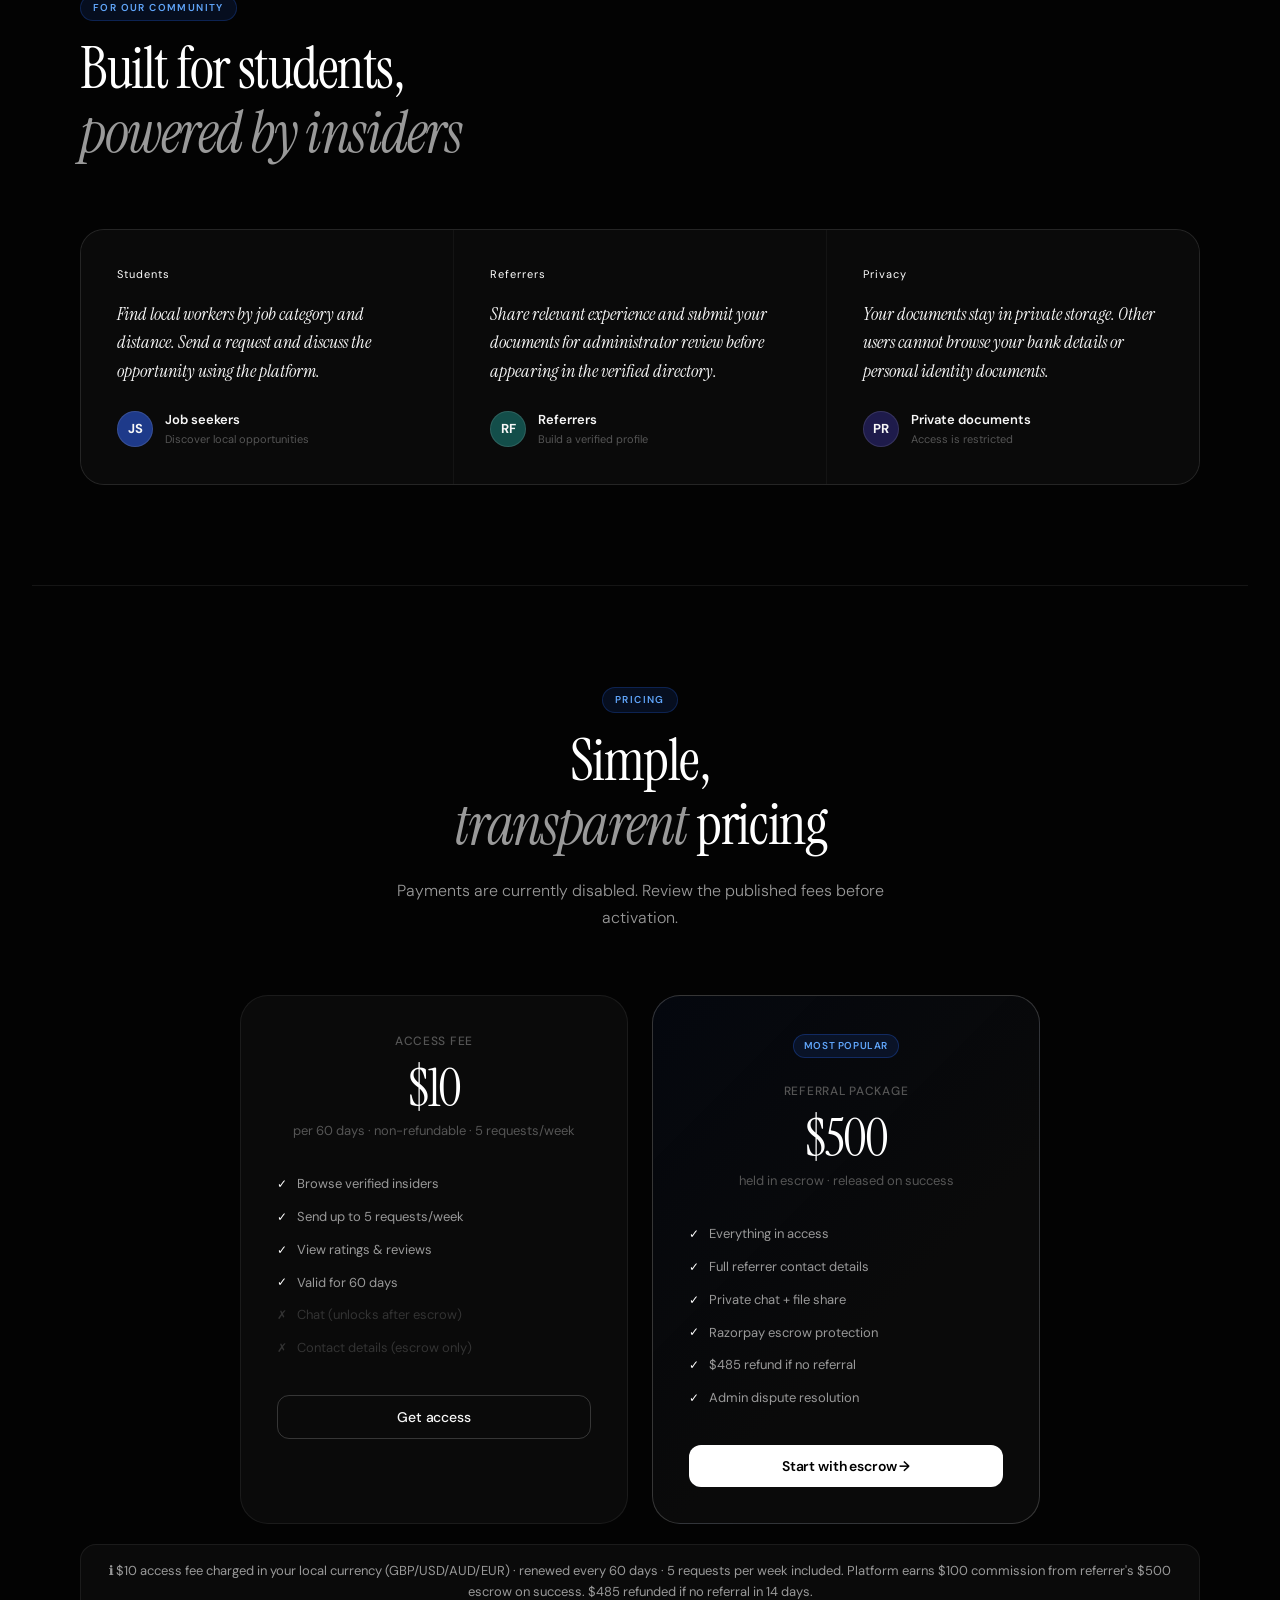
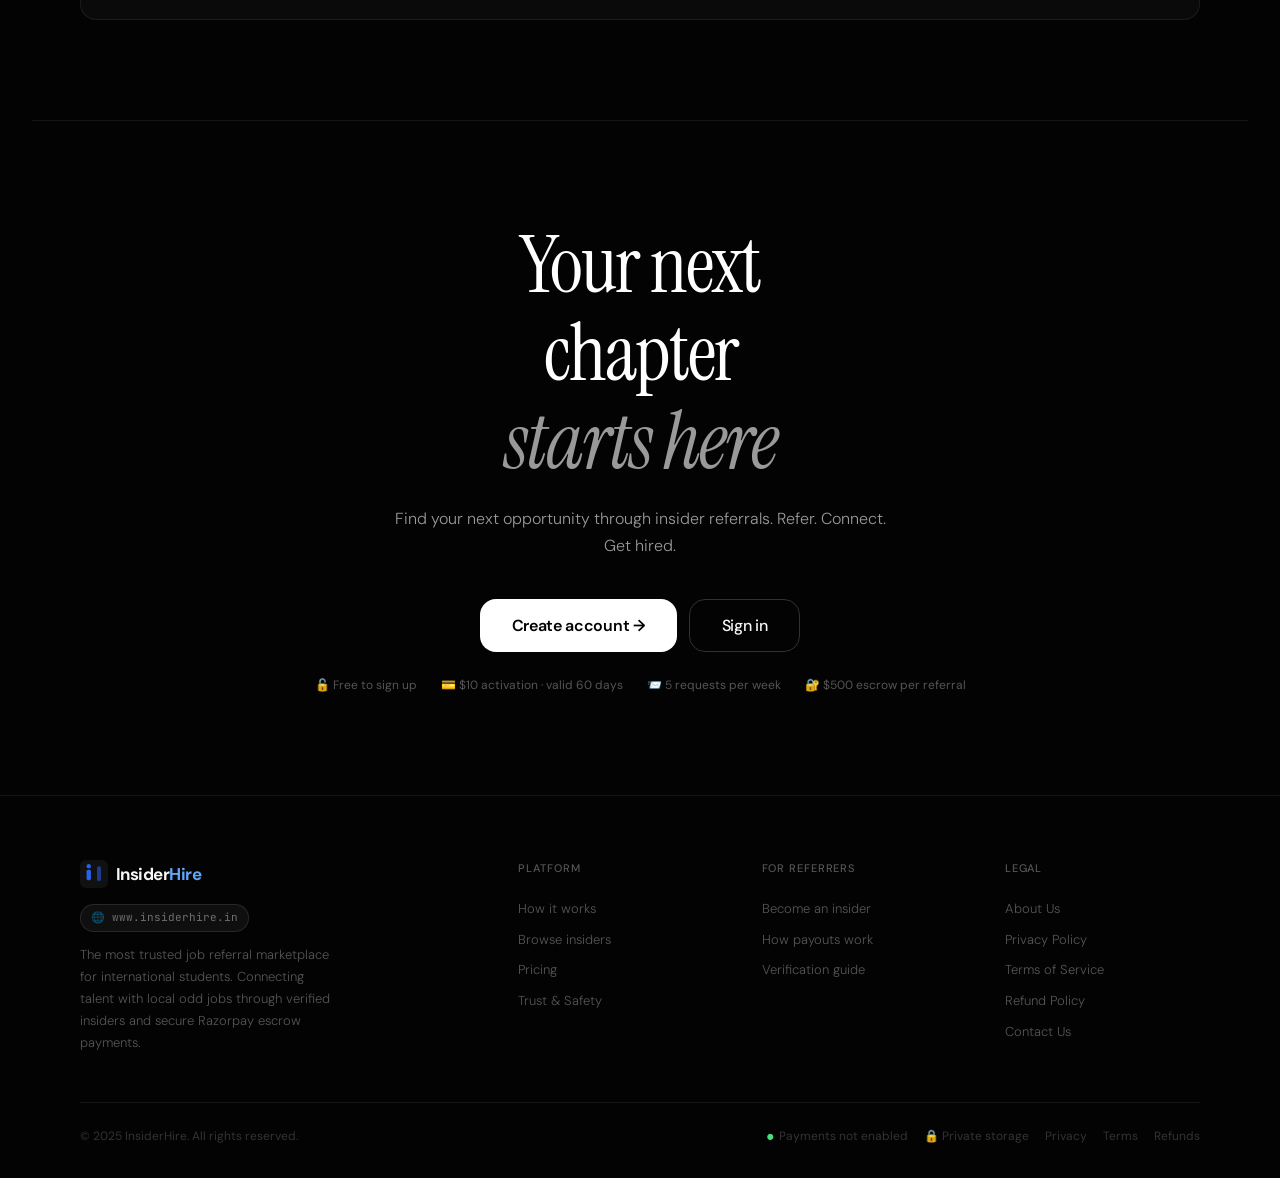
==== commit 7febbd6d: "Fix repeated dashboard redirects and complete nonpayment UI flows" ====
--- a/index.html
+++ b/index.html
@@ -598,7 +598,7 @@
 <div class="toast-area" id="toast-area"></div>
 
 <!-- CHATBOT FAB -->
-<div id="chatbot-fab" style="position:fixed;bottom:28px;right:28px;z-index:999;width:52px;height:52px;border-radius:50%;background:linear-gradient(135deg,#1e3a8a,#2563EB);display:flex;align-items:center;justify-content:center;font-size:22px;cursor:pointer;box-shadow:0 4px 20px rgba(37,99,235,0.4);transition:transform .2s ease" onclick="openModal('chatbot-modal')" title="Chat with InsiderBot">🤖</div>
+<div id="chatbot-fab" style="position:fixed;bottom:28px;right:28px;z-index:999;width:52px;height:52px;border-radius:50%;background:linear-gradient(135deg,#1e3a8a,#2563EB);display:flex;align-items:center;justify-content:center;font-size:22px;cursor:pointer;box-shadow:0 4px 20px rgba(37,99,235,0.4);transition:transform .2s ease" onclick="openModal('chatbot-modal')" title="InsiderHire help">?</div>
 
 <nav class="nav" id="main-nav">
   <div class="nav-logo" onclick="nav('landing')">
@@ -849,15 +849,15 @@
   <div class="modal" style="max-width:420px;padding:0;overflow:hidden">
     <div style="padding:18px 20px;border-bottom:1px solid var(--border);display:flex;align-items:center;justify-content:space-between">
       <div style="display:flex;align-items:center;gap:10px">
-        <div style="width:34px;height:34px;border-radius:50%;background:linear-gradient(135deg,#1e3a8a,#2563EB);display:flex;align-items:center;justify-content:center;font-size:16px">🤖</div>
-        <div><div style="font-size:13px;font-weight:600">InsiderBot</div><div style="font-size:11px;color:var(--text-3)">● Online · Instant replies</div></div>
+        <div style="width:34px;height:34px;border-radius:50%;background:linear-gradient(135deg,#1e3a8a,#2563EB);display:flex;align-items:center;justify-content:center;font-size:16px">?</div>
+        <div><div style="font-size:13px;font-weight:600">InsiderHire Help</div><div style="font-size:11px;color:var(--text-3)">Built-in help guide</div></div>
       </div>
       <span style="cursor:pointer;font-size:18px;color:var(--text-3)" onclick="closeModal('chatbot-modal')">✕</span>
     </div>
     <div id="chatbot-msgs" style="height:300px;overflow-y:auto;padding:14px;display:flex;flex-direction:column;gap:10px">
       <div class="msg recv">
-        <div style="width:28px;height:28px;border-radius:50%;background:linear-gradient(135deg,#1e3a8a,#2563EB);display:flex;align-items:center;justify-content:center;font-size:12px;flex-shrink:0">🤖</div>
-        <div><div class="msg-bubble">Hi! I'm InsiderBot 👋 I help international students find hotel, kitchen, warehouse, retail, security, delivery, cleaning and labour jobs through verified local referrers. What do you need?</div></div>
+        <div style="width:28px;height:28px;border-radius:50%;background:linear-gradient(135deg,#1e3a8a,#2563EB);display:flex;align-items:center;justify-content:center;font-size:12px;flex-shrink:0">?</div>
+        <div><div class="msg-bubble">Hi! I'm InsiderHire Help 👋 I help international students find hotel, kitchen, warehouse, retail, security, delivery, cleaning and labour jobs through verified local referrers. What do you need?</div></div>
       </div>
       <div style="display:flex;gap:6px;flex-wrap:wrap" id="chatbot-quick-btns">
         <button class="btn btn-ghost btn-sm" onclick="chatbotSend('How does escrow work?')">How escrow works</button>
@@ -915,7 +915,7 @@
         </button>
       </div>
       <div style="display:none;gap:12px;flex-wrap:wrap;margin-bottom:36px" id="hero-loggedin-cta">
-        <button onclick="nav('fresher')" style="display:inline-flex;align-items:center;gap:8px;padding:14px 28px;border-radius:10px;background:#2563EB;color:#fff;font-size:15px;font-weight:700;border:none;cursor:pointer;box-shadow:0 4px 20px rgba(37,99,235,0.4)">
+        <button onclick="goDashboard()" style="display:inline-flex;align-items:center;gap:8px;padding:14px 28px;border-radius:10px;background:#2563EB;color:#fff;font-size:15px;font-weight:700;border:none;cursor:pointer;box-shadow:0 4px 20px rgba(37,99,235,0.4)">
           Go to Dashboard →
         </button>
       </div>
@@ -998,20 +998,20 @@
   <div id="hero-stats-bar" style="position:absolute;bottom:0;left:0;right:0;background:rgba(255,255,255,0.03);border-top:1px solid rgba(255,255,255,0.06);display:flex;justify-content:center">
     <div style="max-width:1200px;width:100%;display:grid;grid-template-columns:repeat(4,1fr)">
       <div class="hero-stat" style="padding:16px 24px;text-align:center;border-right:1px solid rgba(255,255,255,0.06)">
-        <div class="hero-stat-val" data-count="50247" style="font-size:22px;font-weight:700;color:#fff;letter-spacing:-0.02em">0</div>
-        <div class="hero-stat-lbl" style="font-size:11px;color:rgba(255,255,255,0.4);text-transform:uppercase;letter-spacing:0.06em;margin-top:2px">Active users</div>
+        <div class="hero-stat-val" data-count="8" style="font-size:22px;font-weight:700;color:#fff;letter-spacing:-0.02em">0</div>
+        <div class="hero-stat-lbl" style="font-size:11px;color:rgba(255,255,255,0.4);text-transform:uppercase;letter-spacing:0.06em;margin-top:2px">Job categories</div>
       </div>
       <div class="hero-stat" style="padding:16px 24px;text-align:center;border-right:1px solid rgba(255,255,255,0.06)">
-        <div class="hero-stat-val" data-count="8542" style="font-size:22px;font-weight:700;color:#fff;letter-spacing:-0.02em">0</div>
-        <div class="hero-stat-lbl" style="font-size:11px;color:rgba(255,255,255,0.4);text-transform:uppercase;letter-spacing:0.06em;margin-top:2px">Verified insiders</div>
+        <div class="hero-stat-val" data-count="2" style="font-size:22px;font-weight:700;color:#fff;letter-spacing:-0.02em">0</div>
+        <div class="hero-stat-lbl" style="font-size:11px;color:rgba(255,255,255,0.4);text-transform:uppercase;letter-spacing:0.06em;margin-top:2px">Account types</div>
       </div>
       <div class="hero-stat" style="padding:16px 24px;text-align:center;border-right:1px solid rgba(255,255,255,0.06)">
-        <div class="hero-stat-val" data-count="12847" style="font-size:22px;font-weight:700;color:#fff;letter-spacing:-0.02em">0</div>
-        <div class="hero-stat-lbl" style="font-size:11px;color:rgba(255,255,255,0.4);text-transform:uppercase;letter-spacing:0.06em;margin-top:2px">Jobs landed</div>
+        <div class="hero-stat-val" data-count="5" style="font-size:22px;font-weight:700;color:#fff;letter-spacing:-0.02em">0</div>
+        <div class="hero-stat-lbl" style="font-size:11px;color:rgba(255,255,255,0.4);text-transform:uppercase;letter-spacing:0.06em;margin-top:2px">Requests per week</div>
       </div>
       <div class="hero-stat" style="padding:16px 24px;text-align:center">
-        <div class="hero-stat-val" style="font-size:22px;font-weight:700;color:#fff;letter-spacing:-0.02em">98.2%</div>
-        <div class="hero-stat-lbl" style="font-size:11px;color:rgba(255,255,255,0.4);text-transform:uppercase;letter-spacing:0.06em;margin-top:2px">Satisfaction rate</div>
+        <div class="hero-stat-val" style="font-size:22px;font-weight:700;color:#fff;letter-spacing:-0.02em">Private</div>
+        <div class="hero-stat-lbl" style="font-size:11px;color:rgba(255,255,255,0.4);text-transform:uppercase;letter-spacing:0.06em;margin-top:2px">Document storage</div>
       </div>
     </div>
   </div>
@@ -1050,9 +1050,9 @@
   <div class="container">
     <div style="display:flex;align-items:flex-end;justify-content:space-between;flex-wrap:wrap;gap:20px;margin-bottom:0">
       <div>
-        <div class="section-label reveal">Top insiders</div>
-        <h2 class="section-title reveal delay-1">Meet your<br><em>referrers</em></h2>
-        <p class="section-sub reveal delay-2" style="margin-top:8px">Sign up to browse 8,500+ verified referrers by job type &amp; distance. Full name, phone, email &amp; workplace unlock only after your $500 escrow deposit.</p>
+        <div class="section-label reveal">Job categories</div>
+        <h2 class="section-title reveal delay-1">Explore job<br><em>categories</em></h2>
+        <p class="section-sub reveal delay-2" style="margin-top:8px">Sign up to browse verified referrers by job type &amp; distance. Full name, phone, email &amp; workplace unlock only after your $500 escrow deposit.</p>
       </div>
       <button class="btn btn-outline reveal" id="browse-cta-btn" onclick="me ? nav('fresher') : openModal('signup-modal')">Sign up to browse →</button>
     </div>
@@ -1061,7 +1061,7 @@
       <div style="padding:28px;background:var(--surface)">
         <div style="display:flex;align-items:flex-start;justify-content:space-between;margin-bottom:16px">
           <div style="width:52px;height:52px;border-radius:50%;background:linear-gradient(135deg,#1e3a8a,#2563EB);display:flex;align-items:center;justify-content:center;font-size:18px;font-weight:700;border:1px solid var(--border-md)">🏨</div>
-          <span class="badge badge-verified">✓ Verified</span>
+          <span class="badge badge-verified">Job category</span>
         </div>
         <div style="font-size:15px;font-weight:600;margin-bottom:4px">Hotel Staff Referrer</div>
         <div style="font-size:13px;color:var(--text-2);margin-bottom:14px">🇬🇧 UK · Front Desk · Hospitality</div>
@@ -1070,7 +1070,7 @@
       <div style="padding:28px;background:var(--surface)">
         <div style="display:flex;align-items:flex-start;justify-content:space-between;margin-bottom:16px">
           <div style="width:52px;height:52px;border-radius:50%;background:linear-gradient(135deg,#0c4a6e,#0284c7);display:flex;align-items:center;justify-content:center;font-size:18px;font-weight:700;border:1px solid var(--border-md)">🍳</div>
-          <span class="badge badge-verified">✓ Verified</span>
+          <span class="badge badge-verified">Job category</span>
         </div>
         <div style="font-size:15px;font-weight:600;margin-bottom:4px">Kitchen Staff Referrer</div>
         <div style="font-size:13px;color:var(--text-2);margin-bottom:14px">🇩🇪 Germany · Food Prep · Kitchen</div>
@@ -1079,7 +1079,7 @@
       <div style="padding:28px;background:var(--surface)">
         <div style="display:flex;align-items:flex-start;justify-content:space-between;margin-bottom:16px">
           <div style="width:52px;height:52px;border-radius:50%;background:linear-gradient(135deg,#134e4a,#0f766e);display:flex;align-items:center;justify-content:center;font-size:18px;font-weight:700;border:1px solid var(--border-md)">📦</div>
-          <span class="badge badge-verified">✓ Verified</span>
+          <span class="badge badge-verified">Job category</span>
         </div>
         <div style="font-size:15px;font-weight:600;margin-bottom:4px">Warehouse Worker Referrer</div>
         <div style="font-size:13px;color:var(--text-2);margin-bottom:14px">🇦🇺 Australia · Forklift · Packing</div>
@@ -1088,7 +1088,7 @@
       <div style="padding:28px;background:var(--surface)">
         <div style="display:flex;align-items:flex-start;justify-content:space-between;margin-bottom:16px">
           <div style="width:52px;height:52px;border-radius:50%;background:linear-gradient(135deg,#1e1b4b,#4338ca);display:flex;align-items:center;justify-content:center;font-size:18px;font-weight:700;border:1px solid var(--border-md)">🛒</div>
-          <span class="badge badge-verified">✓ Verified</span>
+          <span class="badge badge-verified">Job category</span>
         </div>
         <div style="font-size:15px;font-weight:600;margin-bottom:4px">Retail Assistant Referrer</div>
         <div style="font-size:13px;color:var(--text-2);margin-bottom:14px">🇸🇪 Sweden · POS Systems · Retail</div>
@@ -1097,7 +1097,7 @@
       <div style="padding:28px;background:var(--surface)">
         <div style="display:flex;align-items:flex-start;justify-content:space-between;margin-bottom:16px">
           <div style="width:52px;height:52px;border-radius:50%;background:linear-gradient(135deg,#1a1a1a,#374151);display:flex;align-items:center;justify-content:center;font-size:18px;font-weight:700;border:1px solid var(--border-md)">🔒</div>
-          <span class="badge badge-verified">✓ Verified</span>
+          <span class="badge badge-verified">Job category</span>
         </div>
         <div style="font-size:15px;font-weight:600;margin-bottom:4px">Security Guard Referrer</div>
         <div style="font-size:13px;color:var(--text-2);margin-bottom:14px">🇺🇸 USA · SIA Licence · CCTV</div>
@@ -1106,7 +1106,7 @@
       <div style="padding:28px;background:var(--surface)">
         <div style="display:flex;align-items:flex-start;justify-content:space-between;margin-bottom:16px">
           <div style="width:52px;height:52px;border-radius:50%;background:linear-gradient(135deg,#3b0764,#7c3aed);display:flex;align-items:center;justify-content:center;font-size:18px;font-weight:700;border:1px solid var(--border-md)">🚴</div>
-          <span class="badge badge-verified">✓ Verified</span>
+          <span class="badge badge-verified">Job category</span>
         </div>
         <div style="font-size:15px;font-weight:600;margin-bottom:4px">Delivery Rider Referrer</div>
         <div style="font-size:13px;color:var(--text-2);margin-bottom:14px">🇦🇺 Australia · Delivery · E-Bike</div>
@@ -1115,7 +1115,7 @@
     </div>
     <!-- CTA below the preview cards -->
     <div style="text-align:center;margin-top:32px;padding:28px;background:var(--surface);border:1px solid var(--border-md);border-radius:var(--r-2xl)">
-      <div style="font-size:14px;color:var(--text-2);margin-bottom:16px">Sign up as a Job Seeker · Pay ₹ equivalent of $10 platform fee · Browse 8,500+ verified referrers with masked info · Deposit $500 escrow to unlock full details</div>
+      <div style="font-size:14px;color:var(--text-2);margin-bottom:16px">Sign up as a Job Seeker · Pay ₹ equivalent of $10 platform fee · Browse verified referrers with masked info · Deposit $500 escrow to unlock full details</div>
       <div id="ref-guest-btn">
         <button class="btn btn-white btn-lg" onclick="openModal('signup-modal')">Get started · sign up free →</button>
       </div>
@@ -1137,7 +1137,7 @@
       <div class="flow-step"><div class="flow-arrow">→</div><div class="flow-icon-wrap">💳</div><div class="flow-title">Pay $510</div><div class="flow-desc">$500 referral + $10 platform fee via Razorpay</div></div>
       <div class="flow-step"><div class="flow-arrow">→</div><div class="flow-icon-wrap">🏦</div><div class="flow-title">Escrow holds</div><div class="flow-desc">Funds locked. Neither party can access them</div></div>
       <div class="flow-step"><div class="flow-arrow">→</div><div class="flow-icon-wrap">🔓</div><div class="flow-title">Details revealed</div><div class="flow-desc">Full name, phone, email &amp; workplace unlocked</div></div>
-      <div class="flow-step"><div class="flow-arrow">→</div><div class="flow-icon-wrap">💬</div><div class="flow-title">Chat unlocks</div><div class="flow-desc">Encrypted messaging + file sharing begins</div></div>
+      <div class="flow-step"><div class="flow-arrow">→</div><div class="flow-icon-wrap">💬</div><div class="flow-title">Chat unlocks</div><div class="flow-desc">Private messaging + file sharing begins</div></div>
       <div class="flow-step"><div class="flow-arrow">→</div><div class="flow-icon-wrap">📄</div><div class="flow-title">Job confirmed</div><div class="flow-desc">Both parties upload payslip as proof</div></div>
       <div class="flow-step"><div class="flow-icon-wrap" style="background:rgba(255,255,255,0.06);border-color:var(--border-strong)">💰</div><div class="flow-title">Escrow releases</div><div class="flow-desc">Referrer $400 · Platform $100 commission</div></div>
     </div>
@@ -1152,11 +1152,11 @@
     <h2 class="section-title reveal delay-1">Security built<br>into <em>everything</em></h2>
     <div class="trust-grid reveal delay-2">
       <div class="trust-item"><div class="trust-num">01</div><div class="trust-icon">🔐</div><div class="trust-title">Razorpay-powered escrow</div><div class="trust-desc">Bank-grade payment security with PCI-DSS compliance. Your funds are in a regulated Razorpay escrow, not our bank account.</div></div>
-      <div class="trust-item"><div class="trust-num">02</div><div class="trust-icon">✅</div><div class="trust-title">Manual verification</div><div class="trust-desc">Every referrer is manually verified · work email, company badge, and government ID before they go live.</div></div>
-      <div class="trust-item"><div class="trust-num">03</div><div class="trust-icon">🔒</div><div class="trust-title">Info masking until payment</div><div class="trust-desc">Referrer's name, phone, email and workplace are masked until you confirm escrow. No risk of identity exposure.</div></div>
+      <div class="trust-item"><div class="trust-num">02</div><div class="trust-icon">✅</div><div class="trust-title">Manual verification</div><div class="trust-desc">Referrer accounts require administrator approval before appearing in the verified directory. Documents are reviewed manually.</div></div>
+      <div class="trust-item"><div class="trust-num">03</div><div class="trust-icon">🔒</div><div class="trust-title">Info masking until payment</div><div class="trust-desc">Referrer's name, phone, email and workplace are masked until you confirm escrow. Only limited directory details are shown before a verified connection.</div></div>
       <div class="trust-item"><div class="trust-num">04</div><div class="trust-icon">📄</div><div class="trust-title">Payslip verification</div><div class="trust-desc">Both parties upload first payslip. Admin cross-verifies both before releasing any escrow funds.</div></div>
       <div class="trust-item"><div class="trust-num">05</div><div class="trust-icon">💸</div><div class="trust-title">14-day auto-refund</div><div class="trust-desc">If no referral is submitted within 14 days, $485 is automatically refunded to your Razorpay payment method.</div></div>
-      <div class="trust-item"><div class="trust-num">06</div><div class="trust-icon">🆘</div><div class="trust-title">24/7 dispute resolution</div><div class="trust-desc">Admin team can freeze accounts, hold payments and resolve disputes with full chat log access any time.</div></div>
+      <div class="trust-item"><div class="trust-num">06</div><div class="trust-icon">🆘</div><div class="trust-title">Support ticket review</div><div class="trust-desc">Admin team can freeze accounts, hold payments and resolve disputes with full chat log access any time.</div></div>
     </div>
   </div>
 </section>
@@ -1165,12 +1165,12 @@
 
 <section class="section" style="background:var(--bg)">
   <div class="container">
-    <div class="section-label reveal">Stories</div>
-    <h2 class="section-title reveal delay-1">Real students,<br><em>real results</em></h2>
+    <div class="section-label reveal">For our community</div>
+    <h2 class="section-title reveal delay-1">Built for students,<br><em>powered by insiders</em></h2>
     <div class="testimonials-grid reveal delay-2">
-      <div class="testi"><div class="testi-stars">★★★★★</div><div class="testi-quote">"Got my hotel staff job in London within 3 weeks. The escrow system gave me complete peace of mind · I knew my money was safe the entire time."</div><div class="testi-author"><div class="testi-avatar" style="background:#1e3a8a">PK</div><div><div class="testi-name">Priya Krishnan</div><div class="testi-role">Hotel Staff · London 🇬🇧</div></div></div></div>
-      <div class="testi"><div class="testi-stars">★★★★★</div><div class="testi-quote">"As an international student from India, finding warehouse work in Germany felt impossible. InsiderHire made it happen · got the referral and started within a month."</div><div class="testi-author"><div class="testi-avatar" style="background:#134e4a">RM</div><div><div class="testi-name">Ravi Mehta</div><div class="testi-role">Warehouse Worker · Berlin 🇩🇪</div></div></div></div>
-      <div class="testi"><div class="testi-stars">★★★★★</div><div class="testi-quote">"I've earned over $4,200 as a referrer and helped 6 students find kitchen jobs in the UK. Payments always arrive on time, platform is clean and transparent."</div><div class="testi-author"><div class="testi-avatar" style="background:#1e1b4b">AN</div><div><div class="testi-name">Aisha Nwosu</div><div class="testi-role">Referrer · Kitchen Staff 🇬🇧 · $4.2K earned</div></div></div></div>
+      <div class="testi"><div class="testi-stars">Students</div><div class="testi-quote">Find local workers by job category and distance. Send a request and discuss the opportunity using the platform.</div><div class="testi-author"><div class="testi-avatar" style="background:#1e3a8a">JS</div><div><div class="testi-name">Job seekers</div><div class="testi-role">Discover local opportunities</div></div></div></div>
+      <div class="testi"><div class="testi-stars">Referrers</div><div class="testi-quote">Share relevant experience and submit your documents for administrator review before appearing in the verified directory.</div><div class="testi-author"><div class="testi-avatar" style="background:#134e4a">RF</div><div><div class="testi-name">Referrers</div><div class="testi-role">Build a verified profile</div></div></div></div>
+      <div class="testi"><div class="testi-stars">Privacy</div><div class="testi-quote">Your documents stay in private storage. Other users cannot browse your bank details or personal identity documents.</div><div class="testi-author"><div class="testi-avatar" style="background:#1e1b4b">PR</div><div><div class="testi-name">Private documents</div><div class="testi-role">Access is restricted</div></div></div></div>
     </div>
   </div>
 </section>
@@ -1181,12 +1181,12 @@
   <div class="container" style="text-align:center">
     <div class="section-label reveal" style="justify-content:center">Pricing</div>
     <h2 class="section-title reveal delay-1">Simple,<br><em>transparent</em> pricing</h2>
-    <p class="section-sub reveal delay-2" style="margin:0 auto">Pay only when you succeed. Zero hidden fees.</p>
+    <p class="section-sub reveal delay-2" style="margin:0 auto">Payments are currently disabled. Review the published fees before activation.</p>
     <div class="pricing-grid">
       <div class="price-card reveal">
         <div class="price-name">Access Fee</div><div class="price-amount">$10</div><div class="price-period">per 60 days · non-refundable · 5 requests/week</div>
         <div class="price-features">
-          <div class="price-feature"><span class="price-feature-check">✓</span> Browse all 8,500+ insiders</div>
+          <div class="price-feature"><span class="price-feature-check">✓</span> Browse verified insiders</div>
           <div class="price-feature"><span class="price-feature-check">✓</span> Send up to 5 requests/week</div>
           <div class="price-feature"><span class="price-feature-check">✓</span> View ratings &amp; reviews</div>
           <div class="price-feature"><span class="price-feature-check">✓</span> Valid for 60 days</div>
@@ -1201,7 +1201,7 @@
         <div class="price-features">
           <div class="price-feature"><span class="price-feature-check">✓</span> Everything in access</div>
           <div class="price-feature"><span class="price-feature-check">✓</span> Full referrer contact details</div>
-          <div class="price-feature"><span class="price-feature-check">✓</span> Encrypted chat + file share</div>
+          <div class="price-feature"><span class="price-feature-check">✓</span> Private chat + file share</div>
           <div class="price-feature"><span class="price-feature-check">✓</span> Razorpay escrow protection</div>
           <div class="price-feature"><span class="price-feature-check">✓</span> $485 refund if no referral</div>
           <div class="price-feature"><span class="price-feature-check">✓</span> Admin dispute resolution</div>
@@ -1220,13 +1220,13 @@
 <section class="section" style="background:var(--bg)">
   <div class="container" style="text-align:center">
     <h2 class="section-title reveal" style="font-size:clamp(48px,7vw,80px)">Your next<br>chapter<br><em>starts here</em></h2>
-    <p class="section-sub reveal delay-2" style="margin:0 auto 40px">Join 50,000+ international students. Refer. Connect. Get hired.</p>
+    <p class="section-sub reveal delay-2" style="margin:0 auto 40px">Find your next opportunity through insider referrals. Refer. Connect. Get hired.</p>
     <div id="bottom-guest-cta" style="display:flex;gap:12px;justify-content:center;flex-wrap:wrap" class="reveal delay-3">
       <button class="btn btn-white btn-xl" onclick="openModal('signup-modal')">Create account →</button>
       <button class="btn btn-outline btn-xl" onclick="openModal('login-modal')">Sign in</button>
     </div>
     <div id="bottom-loggedin-cta" style="display:none;gap:12px;justify-content:center;flex-wrap:wrap">
-      <button class="btn btn-white btn-xl" onclick="nav('fresher')">Go to Dashboard →</button>
+      <button class="btn btn-white btn-xl" onclick="goDashboard()">Go to Dashboard →</button>
     </div>
     <div style="margin-top:24px;display:flex;gap:24px;justify-content:center;flex-wrap:wrap;font-size:12px;color:var(--text-3)" class="reveal delay-4">
       <span>🔓 Free to sign up</span>
@@ -1271,8 +1271,8 @@
     <div class="footer-bottom">
       <span>© 2025 InsiderHire. All rights reserved.</span>
       <div style="display:flex;align-items:center;gap:16px">
-        <span style="display:flex;align-items:center;gap:5px"><span style="color:#4ade80;font-size:8px">●</span> All systems operational</span>
-        <span>🔒 PCI-DSS</span>
+        <span style="display:flex;align-items:center;gap:5px"><span style="color:#4ade80;font-size:8px">●</span> Payments not enabled</span>
+        <span>🔒 Private storage</span>
         <a href="privacy.html" style="cursor:pointer;color:var(--text-4)">Privacy</a>
         <a href="terms.html" style="cursor:pointer;color:var(--text-4)">Terms</a>
         <a href="refund.html" style="cursor:pointer;color:var(--text-4)">Refunds</a>
@@ -1354,7 +1354,7 @@
           <div class="stat-card"><div class="stat-label">Active requests</div><div class="stat-val" id="stat-requests">—</div><div class="stat-change stat-neutral">Loading...</div></div>
           <div class="stat-card"><div class="stat-label">Escrow balance</div><div class="stat-val" id="stat-escrow">$0</div><div class="stat-change stat-neutral">Locked funds</div></div>
           <div class="stat-card"><div class="stat-label">Insiders contacted</div><div class="stat-val">—</div><div class="stat-change stat-neutral">This month</div></div>
-          <div class="stat-card"><div class="stat-label">Profile views</div><div class="stat-val">—</div><div class="stat-change stat-neutral">—</div></div>
+          <div class="stat-card"><div class="stat-label">Profile completion</div><div class="stat-val">—</div><div class="stat-change stat-neutral">—</div></div>
         </div>
         <div style="display:grid;grid-template-columns:1.6fr 1fr;gap:20px">
           <div class="panel">
@@ -1652,7 +1652,7 @@
             <div class="panel-header"><div class="panel-title">🔐 Security</div></div>
             <div class="panel-body" style="display:flex;flex-direction:column;gap:8px">
               <button class="btn btn-ghost" style="justify-content:flex-start" onclick="changePasswordFromSettings()">🔑 Change password</button>
-              <button class="btn btn-red" style="justify-content:flex-start" onclick="confirmDeleteAccount()">⚠️ Delete account</button>
+              <button class="btn btn-red" style="justify-content:flex-start" onclick="confirmDeleteAccount()">⚠️ Request account deletion</button>
             </div>
           </div>
           <div class="panel">
@@ -1675,7 +1675,7 @@
               <div class="input-group" style="margin-bottom:14px"><label class="input-label">Subject</label><select class="input"><option>Payment / Escrow issue</option><option>Referral dispute</option><option>Account problem</option><option>Report fraud</option><option>Other</option></select></div>
               <div class="input-group" style="margin-bottom:20px"><label class="input-label">Describe your issue</label><textarea class="input" id="support-msg" rows="5" placeholder="Describe your issue in detail..."></textarea></div>
               <button class="btn btn-white" style="width:100%" onclick="submitSupportTicket()">Submit ticket →</button>
-              <div style="margin-top:20px;padding:16px;border-radius:var(--r-xl);border:1px solid var(--border);background:var(--elevated);font-size:13px;color:var(--text-2);line-height:2">📧 insiderhire.org@gmail.com<br>⏱ Response within 24 hours</div>
+              <div style="margin-top:20px;padding:16px;border-radius:var(--r-xl);border:1px solid var(--border);background:var(--elevated);font-size:13px;color:var(--text-2);line-height:2">📧 insiderhire.org@gmail.com<br>⏱ Support tickets are reviewed by the team</div>
             </div>
           </div>
         </div>
@@ -1939,7 +1939,7 @@
                 <span id="rv-id" class="badge badge-amber">⏳ Pending</span>
               </div>
               <button class="btn btn-white" style="margin-top:8px" onclick="startKYC()">Start KYC Verification →</button>
-              <p style="font-size:12px;color:var(--text-3);text-align:center">Email insiderhire.org@gmail.com with your work badge photo to complete verification</p>
+              <p style="font-size:12px;color:var(--text-3);text-align:center">Upload employment or identity evidence privately. An administrator reviews your submission.</p>
             </div>
           </div>
         </div>
@@ -1983,7 +1983,7 @@
           <div class="admin-metric"><div class="admin-metric-icon">👥</div><div class="admin-metric-val" id="am-users">—</div><div class="admin-metric-lbl">Total users</div></div>
           <div class="admin-metric"><div class="admin-metric-icon">✅</div><div class="admin-metric-val" id="am-referrers">—</div><div class="admin-metric-lbl">Verified insiders</div></div>
           <div class="admin-metric"><div class="admin-metric-icon">💰</div><div class="admin-metric-val" id="am-volume">—</div><div class="admin-metric-lbl">Total escrow volume</div></div>
-          <div class="admin-metric"><div class="admin-metric-icon">📋</div><div class="admin-metric-val" id="am-jobs">—</div><div class="admin-metric-lbl">Jobs confirmed</div></div>
+          <div class="admin-metric"><div class="admin-metric-icon">📋</div><div class="admin-metric-val" id="am-jobs">—</div><div class="admin-metric-lbl">Released referrals</div></div>
           <div class="admin-metric"><div class="admin-metric-icon">⚖️</div><div class="admin-metric-val" id="am-disputes" style="color:#f87171">—</div><div class="admin-metric-lbl">Open disputes</div></div>
           <div class="admin-metric"><div class="admin-metric-icon">💵</div><div class="admin-metric-val" id="am-revenue">—</div><div class="admin-metric-lbl">Platform revenue</div></div>
         </div>
@@ -2001,9 +2001,9 @@
             <div class="panel-header"><div class="panel-title">⚡ System health</div></div>
             <div class="panel-body" style="display:flex;flex-direction:column;gap:8px">
               <div style="display:flex;justify-content:space-between;font-size:12px"><span style="color:var(--text-2)">Supabase</span><span style="color:#4ade80" id="health-supa">● Online</span></div>
-              <div style="display:flex;justify-content:space-between;font-size:12px"><span style="color:var(--text-2)">Razorpay</span><span style="color:#4ade80">● Operational</span></div>
-              <div style="display:flex;justify-content:space-between;font-size:12px"><span style="color:var(--text-2)">Google Maps</span><span style="color:#4ade80" id="health-maps">● Online</span></div>
-              <div style="display:flex;justify-content:space-between;font-size:12px"><span style="color:var(--text-2)">Escrow system</span><span style="color:#4ade80">● Active</span></div>
+              <div style="display:flex;justify-content:space-between;font-size:12px"><span style="color:var(--text-2)">Razorpay</span><span style="color:#4ade80">Not enabled</span></div>
+              <div style="display:flex;justify-content:space-between;font-size:12px"><span style="color:var(--text-2)">Street map library</span><span style="color:#4ade80" id="health-maps">● Online</span></div>
+              <div style="display:flex;justify-content:space-between;font-size:12px"><span style="color:var(--text-2)">Escrow system</span><span style="color:#4ade80">Not enabled</span></div>
             </div>
           </div>
         </div>
@@ -2570,20 +2570,20 @@
     <!-- Stats row -->
     <div style="display:grid;grid-template-columns:repeat(4,1fr);gap:1px;background:var(--border);border:1px solid var(--border);border-radius:24px;overflow:hidden;margin-bottom:40px">
       <div style="padding:24px;background:var(--surface);text-align:center">
-        <div style="font-family:var(--font-serif);font-size:32px;font-weight:400;color:var(--white);line-height:1;margin-bottom:6px">50K+</div>
-        <div style="font-size:11px;color:var(--text-3);text-transform:uppercase;letter-spacing:0.06em">Students</div>
+        <div style="font-family:var(--font-serif);font-size:32px;font-weight:400;color:var(--white);line-height:1;margin-bottom:6px">8</div>
+        <div style="font-size:11px;color:var(--text-3);text-transform:uppercase;letter-spacing:0.06em">Job categories</div>
       </div>
       <div style="padding:24px;background:var(--surface);text-align:center">
-        <div style="font-family:var(--font-serif);font-size:32px;font-weight:400;color:var(--white);line-height:1;margin-bottom:6px">8.5K+</div>
-        <div style="font-size:11px;color:var(--text-3);text-transform:uppercase;letter-spacing:0.06em">Referrers</div>
+        <div style="font-family:var(--font-serif);font-size:32px;font-weight:400;color:var(--white);line-height:1;margin-bottom:6px">2</div>
+        <div style="font-size:11px;color:var(--text-3);text-transform:uppercase;letter-spacing:0.06em">Account types</div>
       </div>
       <div style="padding:24px;background:var(--surface);text-align:center">
-        <div style="font-family:var(--font-serif);font-size:32px;font-weight:400;color:var(--white);line-height:1;margin-bottom:6px">12K+</div>
+        <div style="font-family:var(--font-serif);font-size:32px;font-weight:400;color:var(--white);line-height:1;margin-bottom:6px">3</div>
         <div style="font-size:11px;color:var(--text-3);text-transform:uppercase;letter-spacing:0.06em">Jobs Landed</div>
       </div>
       <div style="padding:24px;background:var(--surface);text-align:center">
         <div style="font-family:var(--font-serif);font-size:32px;font-weight:400;color:var(--white);line-height:1;margin-bottom:6px">4</div>
-        <div style="font-size:11px;color:var(--text-3);text-transform:uppercase;letter-spacing:0.06em">Countries</div>
+        <div style="font-size:11px;color:var(--text-3);text-transform:uppercase;letter-spacing:0.06em">Core steps</div>
       </div>
     </div>
 
@@ -2825,13 +2825,19 @@
 function nav(p) {
   const policyPages={privacy:'privacy.html',terms:'terms.html',refund:'refund.html'};
   if(policyPages[p]){window.location.assign(policyPages[p]);return;}
+  if (['admin','referrer','fresher'].includes(p)) {
+    if (!me || !profile) { openModal('login-modal'); return; }
+    if (profile.role === 'suspended') { toast('Your account is suspended.', 'error'); return; }
+    if (p==='admin' && profile.role!=='admin') p=profile.role==='referrer' ? 'referrer' : 'fresher';
+    if (p==='referrer' && !['referrer','admin'].includes(profile.role)) p='fresher';
+  }
   closeMobileMenu();
   document.querySelectorAll('.page').forEach(x=>x.classList.remove('active'));
   page = p;
   const map = {landing:'page-landing',fresher:'page-fresher-dash',referrer:'page-referrer-dash',admin:'page-admin-dash',privacy:'page-privacy',terms:'page-terms',refund:'page-refund',about:'page-about'};
   const el = $(map[p]); if(el){el.classList.add('active');window.scrollTo(0,0);}
   updateNav();
-  if(p==='fresher')  { loadWallet(); loadRequests(); loadBrowse(); }
+  if(p==='fresher')  { loadWallet(); loadRequests(); loadBrowse(); ihLoadFresherOverview(); }
   if(p==='referrer') { loadRefRequests(); loadRefEarnings(); }
   if(p==='admin')    { loadAdminData(); }
   if(p==='landing')  {
@@ -2899,7 +2905,7 @@
   if(p==='dash-requests') loadRequests();
   if(p==='dash-txns')     loadTxns();
   if(p==='dash-profile')  loadFullFresherProfile();
-  if(p==='dash-overview') updateAccessStatusWidget();
+  if(p==='dash-overview') { updateAccessStatusWidget(); ihLoadFresherOverview(); }
   // Update mobile bottom nav active state
   document.querySelectorAll('.mobile-bottom-nav button').forEach(b=>b.classList.remove('mob-active'));
   const mobKey = p.replace('dash-','');
@@ -2917,11 +2923,14 @@
   if(p==='ref-earnings') loadRefEarnings();
   if(p==='ref-chat')     loadRefChat();
   if(p==='ref-profile')  loadFullReferrerProfile();
+  if(p==='ref-overview') { loadRefRequests(); loadRefEarnings(); }
 }
 
 function adminNav(p) {
+  document.querySelectorAll('#page-admin-dash .dash-nav-item').forEach(item => item.classList.toggle('active', item.getAttribute('onclick')?.includes(p)));
   document.querySelectorAll('#page-admin-dash .dash-sub-page').forEach(x=>x.classList.remove('active'));
   const el=$('sp-'+p); if(el) el.classList.add('active');
+  if(p==='admin-overview') loadAdminData();
   if(p==='admin-users')    loadAdminUsers();
   if(p==='admin-verify')   loadAdminVerify();
   if(p==='admin-disputes') loadAdminDisputes();
@@ -2945,16 +2954,7 @@
     const hashParams = new URLSearchParams(window.location.hash.replace('#',''));
     const queryParams = new URLSearchParams(window.location.search);
     const isRecovery = hashParams.get('type') === 'recovery' ||
-                       queryParams.get('type') === 'recovery' ||
-                       hashParams.get('access_token');
-
-    const { data: { session } } = await SB.auth.getSession();
-    if (session) await onSession(session);
-
-    // If it's a recovery session, show change password modal
-    if (isRecovery || (session && queryParams.get('type') === 'recovery')) {
-      setTimeout(() => openChangePasswordModal(), 500);
-    }
+                       queryParams.get('type') === 'recovery';
 
     SB.auth.onAuthStateChange((ev, sess) => {
       if (ev==='SIGNED_IN' && sess) setTimeout(() => onSession(sess).catch(e => toast(e.message, 'error')), 0);
@@ -2963,12 +2963,21 @@
         setTimeout(() => openChangePasswordModal(), 300);
       }
       if (ev==='SIGNED_OUT') {
+        ++ihSessionGeneration; ihSessionTask=null; ihSessionActor=null;
         me=null; profile=null; unlockedRefs.clear(); preChatData={};
         clearInterval(ihPrechatTimer);
         if (ihMessageChannel) { SB.removeChannel(ihMessageChannel); ihMessageChannel=null; }
-        nav('landing'); updateNav();
+        ihClearPrivateUI(); nav('landing'); updateNav();
       }
     });
+    const { data: { session } } = await SB.auth.getSession();
+    if (session) await onSession(session);
+
+    // If it's a recovery session, show change password modal
+    if (session && isRecovery) {
+      setTimeout(() => openChangePasswordModal(), 500);
+    }
+
   } catch(e) { console.warn('Auth init:', e.message); }
 }
 
@@ -3021,52 +3030,44 @@
   }
 }
 
-async function onSession(sess) {
-  me = sess.user;
-  profile = null;
-  try {
-    const { data, error } = await SB.rpc('ih_my_profile');
-    if (error || !data) throw error || new Error('Profile is unavailable.');
-    profile = data;
-  } catch (e) {
-    toast('Could not load your account: ' + e.message, 'error');
-    updateNav();
-    return;
-  }
-
-  // Load unlocked refs for this user
-  try { await loadUnlockedRefs(); } catch (e) { toast(e.message, 'error'); }
-  fillUI();
-  updateNav();
-  if (page==='landing') {
-    const r = profile?.role || 'fresher';
-    if (r==='admin')    nav('admin');
-    else if (r==='referrer') {
-      nav('referrer');
-      // Welcome toast for newly confirmed referrers
-      if (me?.confirmed_at && new Date(me.confirmed_at) > new Date(Date.now()-30000)) {
-        toast('✅ Email confirmed! Welcome to InsiderHire as a Referrer 🎉','success');
-      }
-    }
-    else if (r==='suspended') {
-      toast('Your account has been suspended. Contact insiderhire.org@gmail.com','error');
-    }
-    else {
-      // Fresher — go straight to dashboard, no fee gate at login
-      const daysLeft = feeExpiresInDays();
-      if (isFeeValid() && daysLeft <= 7) {
-        toast(`⚠️ Access expires in ${daysLeft} day${daysLeft===1?'':'s'}. Renew soon to keep sending requests.`, 'info');
-      }
-      nav('fresher');
-    }
-  }
+let ihSessionTask = null, ihSessionActor = null, ihSessionGeneration = 0;
+async function onSession(sess, {redirect = false} = {}) {
+  const actor = sess?.user?.id;
+  if (!actor) return;
+  if (!ihSessionTask || ihSessionActor !== actor) {
+    ihSessionActor = actor;
+    const generation = ++ihSessionGeneration;
+    me = sess.user;
+    ihSessionTask = (async () => {
+      const {data, error} = await SB.rpc('ih_my_profile');
+      if (generation !== ihSessionGeneration || me?.id !== actor) return;
+      if (error || !data) { profile = null; throw error || new Error('Profile is unavailable.'); }
+      profile = data;
+      try { await loadUnlockedRefs(); } catch (e) { toast(e.message, 'error'); }
+      if (generation !== ihSessionGeneration || me?.id !== actor) return;
+      fillUI(); updateNav();
+      if (profile.role === 'suspended') toast('Your account is suspended. Contact support.', 'error');
+    })();
+  }
+  const task = ihSessionTask;
+  try { await task; }
+  catch (e) { toast('Could not load your account: ' + e.message, 'error'); updateNav(); }
+  finally { if (ihSessionTask === task) ihSessionTask = null; }
+  if (redirect && me?.id === actor && profile && profile.role !== 'suspended') goDashboard();
+}
+function goDashboard() {
+  if (!me || !profile) { openModal('login-modal'); return; }
+  if (profile.role === 'suspended') { toast('Your account is suspended.', 'error'); return; }
+  nav(profile.role === 'admin' ? 'admin' : profile.role === 'referrer' ? 'referrer' : 'fresher');
 }
 
 async function loadUnlockedRefs() {
   unlockedRefs.clear();
   if (!SB || !me) return;
+  const actor=me.id;
   const { data, error } = await SB.rpc('ih_connected_ids');
   if (error) throw error;
+  if(me?.id!==actor) return;
   (data || []).forEach(id => unlockedRefs.add(id));
 }
 
@@ -3086,7 +3087,15 @@
   // Dashboard avatar
   const da = $('dash-av');
   if(da){ da.textContent=av; da.style.background='linear-gradient(135deg,#1e3a8a,#2563EB)'; da.style.color='var(--blue-light)'; }
-  safe('dash-name', name);
+  safe('dash-name', name); safe('ref-dash-name', name); safe('ref-dash-av', av);
+  const refLabel=$('ref-dash-name')?.parentElement?.querySelector('div:nth-child(2)');
+  if(refLabel) refLabel.textContent=profile?.is_verified ? 'Verified referrer' : 'Verification pending';
+  const verification = {'rv-email':!!me?.email_confirmed_at,'rv-company':!!profile?.company_verified,'rv-id':!!profile?.id_verified,'ref-v-badge':!!profile?.is_verified};
+  Object.entries(verification).forEach(([id,done]) => {
+    const el=$(id); if(!el) return;
+    el.textContent=done ? (id==='ref-v-badge' ? '✓ Verified' : '✓ Done') : 'Pending';
+    el.className='badge ' + (done ? 'badge-green' : 'badge-amber');
+  });
   // Re-run nav updates so landing page CTAs update if still on landing
   if (page === 'landing') updateNav();
 }
@@ -3155,6 +3164,8 @@
       }
       return;
     }
+    await onSession(data.session, {redirect:true});
+    if (!profile) return;
     closeModal('login-modal');
     toast('Welcome back! 👋','success');
   } catch(e) { if(errEl) errEl.textContent = e.message; }
@@ -3211,51 +3222,40 @@
   finally { if(btn){ btn.classList.remove('btn-loading'); btn.textContent='Create account →'; } }
 }
 
-async function doGoogleAuth() {
+let ihEnabledProviders={};
+function ihApplyProviders(providers) {
+  ihEnabledProviders=providers || {};
+  document.querySelectorAll('.social-btn').forEach(button=>{
+    const provider=button.getAttribute('onclick')?.includes('doGoogleAuth') ? 'google' : 'apple';
+    button.style.display=ihEnabledProviders[provider]===true ? '' : 'none';
+  });
+  document.querySelectorAll('.modal-form').forEach(form=>{
+    const any=[...form.querySelectorAll('.social-btn')].some(button=>button.style.display!=='none');
+    const divider=form.querySelector('.or-div'); if(divider)divider.style.display=any ? '' : 'none';
+  });
+}
+async function ihInitProviders() {
+  ihApplyProviders({});
+  const controller=new AbortController();
+  const timer=setTimeout(()=>controller.abort(),6000);
+  try {
+    const response=await fetch(CFG.SUPABASE_URL+'/auth/v1/settings',{headers:{apikey:CFG.SUPABASE_ANON_KEY},signal:controller.signal});
+    if(!response.ok) return;
+    const settings=await response.json(); ihApplyProviders(settings.external);
+  } catch(e) { /* Email sign-in remains available when provider discovery fails. */ }
+  finally { clearTimeout(timer); }
+}
+async function ihOAuth(provider) {
   if (!requireSB()) return;
-  closeModal('login-modal'); closeModal('signup-modal');
+  if(ihEnabledProviders[provider]!==true){toast('This sign-in method is unavailable. Use email instead.','info');return;}
   try {
-    const redirectTo = window.location.href.split('?')[0].split('#')[0];
-    const { error } = await SB.auth.signInWithOAuth({
-      provider:'google',
-      options:{ redirectTo, queryParams:{ access_type:'offline', prompt:'consent' } }
-    });
-    if (error) {
-      if (error.message?.includes('not enabled') || error.message?.includes('provider')) {
-        toast('Google sign-in not configured yet. Enable Google provider in Supabase Dashboard → Authentication → Providers → Google.','error');
-      } else throw error;
-    }
-  } catch(e) {
-    if (e.message?.includes('not enabled') || e.message?.includes('provider')) {
-      toast('Google sign-in: Enable it in Supabase Dashboard → Authentication → Providers → Google','error');
-    } else {
-      toast('Google sign-in failed: ' + e.message,'error');
-    }
-  }
-}
-
-async function doAppleAuth() {
-  if (!requireSB()) return;
-  closeModal('login-modal'); closeModal('signup-modal');
-  try {
-    const redirectTo = window.location.href.split('?')[0].split('#')[0];
-    const { error } = await SB.auth.signInWithOAuth({
-      provider:'apple',
-      options:{ redirectTo }
-    });
-    if (error) {
-      if (error.message?.includes('not enabled') || error.message?.includes('provider')) {
-        toast('Apple sign-in not configured yet. Enable Apple provider in Supabase Dashboard → Authentication → Providers → Apple.','error');
-      } else throw error;
-    }
-  } catch(e) {
-    if (e.message?.includes('not enabled') || e.message?.includes('provider')) {
-      toast('Apple sign-in: Enable it in Supabase Dashboard → Authentication → Providers → Apple','error');
-    } else {
-      toast('Apple sign-in failed: ' + e.message,'error');
-    }
-  }
-}
+    const redirectTo=window.location.origin+window.location.pathname;
+    const {error}=await SB.auth.signInWithOAuth({provider,options:{redirectTo}});
+    if(error) throw error;
+  } catch(e) {toast('Sign-in could not start. Please use email or try again.','error');}
+}
+async function doGoogleAuth() {return ihOAuth('google');}
+async function doAppleAuth() {return ihOAuth('apple');}
 
 async function changePasswordFromSettings() {
   if (!requireSB() || !me) return;
@@ -3268,10 +3268,32 @@
   } catch(e) { toast(e.message, 'error'); }
 }
 
+function ihClearPrivateUI() {
+  document.querySelectorAll('#page-fresher-dash input, #page-fresher-dash textarea, #page-fresher-dash select, #page-referrer-dash input, #page-referrer-dash textarea, #page-referrer-dash select').forEach(input=>{
+    if(input.type==='checkbox') input.checked=input.defaultChecked; else input.value='';
+  });
+  ['chat-msgs','ref-chat-msgs','chat-contacts-list','ref-chat-contacts-list','requests-list','ref-requests-list','admin-users-tbody','admin-verify-list','admin-disputes-list','admin-payments-tbody','txn-tbody','escrow-locks-list','notif-list'].forEach(id=>{const el=$(id);if(el)el.innerHTML='';});
+  ['chat-partner-av','ref-chat-partner-av'].forEach(id=>{const el=$(id);if(el)delete el.dataset.partnerId;});
+  ['fresher-av-img','ref-av-img'].forEach(id=>{const el=$(id);if(el){el.removeAttribute('src');el.style.display='none';}});
+  document.querySelectorAll('.modal-overlay input,.modal-overlay textarea').forEach(input=>{input.value='';});
+  document.querySelectorAll('.modal-overlay.open').forEach(modal=>closeModal(modal.id));
+  const help=$('chatbot-msgs'),quick=$('chatbot-quick-btns');
+  if(help){help.replaceChildren();appendBotMsg(help,'Use this guide for platform questions or submit a support ticket.','recv','?','#1e3a8a');if(quick){quick.style.display='flex';help.appendChild(quick);}}
+  allReferrers=[]; streetReferrers=[]; userLoc=null; browseOffset=0;
+  if(leafletMarker){leafletMarker.remove();leafletMarker=null;}
+  if(leafletCircle){leafletCircle.remove();leafletCircle=null;}
+  if(streetReferrerLayer)streetReferrerLayer.clearLayers();
+  if(leafletMap)leafletMap.setView([20,0],2);
+}
 async function doLogout() {
-  try { if(SB) await SB.auth.signOut(); } catch(e) {}
-  me=null; profile=null; allReferrers=[]; browseOffset=0; unlockedRefs=new Set();
-  nav('landing'); updateNav(); toast('Signed out.','info');
+  try {
+    if(SB) {const {error}=await SB.auth.signOut({scope:'local'});if(error)throw error;}
+    ++ihSessionGeneration; ihSessionTask=null; ihSessionActor=null;
+    me=null; profile=null; unlockedRefs.clear(); preChatData={};
+    clearInterval(ihPrechatTimer);
+    if(ihMessageChannel){await SB.removeChannel(ihMessageChannel);ihMessageChannel=null;}
+    ihClearPrivateUI(); nav('landing'); updateNav(); toast('Signed out.','info');
+  } catch(e) {toast('Sign out failed: '+e.message,'error');}
 }
 
 async function doPasswordReset() {
@@ -3780,7 +3802,7 @@
   });
 };
 
-function locateMe() {
+function legacyLocateMe() {
   if (!navigator.geolocation) { toast('Geolocation not supported.','error'); return; }
   toast('Detecting your location...','info');
   navigator.geolocation.getCurrentPosition(
@@ -3790,7 +3812,7 @@
   );
 }
 
-function setUserLoc(lat, lng, label) {
+function legacySetUserLoc(lat, lng, label) {
   userLoc = { lat, lng, label: label||`${lat.toFixed(2)},${lng.toFixed(2)}` };
   const s=$('location-status'); if(s) s.textContent='📍 '+userLoc.label;
   drawMap(lat, lng);
@@ -3910,7 +3932,7 @@
     return;
   }
   g.innerHTML = refs.map(r => {
-    const rat   = +(r.rating||4.5);
+    const rat = Math.max(0, Math.min(5, Number(r.rating) || 0));
     const stars = '★'.repeat(Math.round(rat))+'☆'.repeat(5-Math.round(rat));
     const cat   = JOB_CATS.find(c=>c.label===(r.job_category||r.role_title));
     const emoji = cat?.emoji||'💼';
@@ -4137,13 +4159,13 @@
   } catch(e) { tbody.innerHTML=`<tr><td colspan="5" style="color:var(--red);padding:16px">${esc(e.message)}</td></tr>`; }
 }
 
-function exportTransactions() {
+async function exportTransactions() {
   if (!requireSB() || !me) return;
-  SB.from('escrow_transactions').select('*').eq('applicant_id', me.id).then(({data})=>{
-    if (!data?.length) { toast('No transactions to export.','info'); return; }
-    const csv=['Date,Description,Amount,Status',...data.map(t=>`${fmtDate(t.created_at)},Escrow ${t.job_category||''},-${t.amount},${t.status}`)].join('\n');
-    const a=document.createElement('a'); a.href='data:text/csv;charset=utf-8,'+encodeURIComponent(csv); a.download='insiderhire_transactions.csv'; a.click();
-  });
+  try {
+    const rows=await ihAllRows('escrow_transactions','id,created_at,job_category,amount,status',q=>q.eq('applicant_id',me.id));
+    ihDownloadCSV('insiderhire_transactions.csv',['Date','Description','Amount','Status'],
+      rows.map(row=>[fmtDate(row.created_at),'Escrow '+(row.job_category||''),-Number(row.amount||0),row.status]));
+  } catch(e) {toast('Export failed: '+e.message,'error');}
 }
 
 // ─── REQUESTS ─────────────────────────────────────────────────
@@ -4161,14 +4183,15 @@
     let escrowMap = {};
     if (data?.length) {
       const refIds = [...new Set(data.map(a => a.referrer_id).filter(Boolean))];
-      const { data: escrows } = await SB.from('escrow_transactions')
+      const { data: escrows, error: escrowError } = await SB.from('escrow_transactions')
         .select('applicant_id,referrer_id,status,amount,created_at,auto_release_at')
         .eq('applicant_id', me.id)
         .in('referrer_id', refIds);
+      if (escrowError) throw escrowError;
       (escrows||[]).forEach(e => { escrowMap[e.referrer_id] = e; });
     }
     // Attach escrow to each application
-    const enriched = (data||[]).map(a => ({ ...a, escrow: escrowMap[a.referrer_id] || null }));
+    const enriched = (data||[]).map(a => ({ ...a, escrow: escrowMap[a.referrer_id] || null })).filter(a => ihRequestFilter==='all' || a.status===ihRequestFilter || (ihRequestFilter==='active' && ['accepted','escrow_paid'].includes(a.status)));
     if (!enriched?.length) {
       list.innerHTML='<div style="padding:40px;text-align:center;color:var(--text-3)">No requests yet. <button class="btn btn-outline btn-sm" onclick="dashNav(\'dash-browse\')">Browse workers →</button></div>';
       return;
@@ -4343,9 +4366,9 @@
       const detailsHtml = existingDetails ? existingDetails.outerHTML : '';
       container.innerHTML = detailsHtml + [...(data || [])].reverse().map(m=>{
         const isMe=m.sender_id===me.id;
-        return `<div class="msg ${isMe?'sent':'recv'}">
+        return `<div class="msg ${isMe?'sent':'recv'}" data-message-id="${m.id}">
           ${!isMe?`<div class="chat-av" style="background:linear-gradient(135deg,${esc(gr)});width:28px;height:28px;font-size:10px;flex-shrink:0">${esc(av)}</div>`:''}
-          <div><div class="msg-bubble">${esc(m.content)}</div><div class="msg-time">${ts()}</div></div>
+          <div><div class="msg-bubble">${esc(m.content)}${ihAttachmentAction(m)}</div><div class="msg-time">${new Date(m.created_at).toLocaleTimeString([], {hour:'2-digit',minute:'2-digit'})}</div></div>
           ${isMe?`<div class="chat-av" style="background:#1e3a8a;width:28px;height:28px;font-size:10px;flex-shrink:0">${ini(profile?.full_name||'U')}</div>`:''}
         </div>`;
       }).join('');
@@ -4358,44 +4381,52 @@
         const m=payload.new;
         if (me && ((m.sender_id===me.id&&m.receiver_id===partnerId)||(m.sender_id===partnerId&&m.receiver_id===me.id))) {
           const isMe=m.sender_id===me.id;
-          appendMsg(container, m.content, isMe?'sent':'recv', isMe?ini(profile?.full_name||'U'):av, isMe?'#1e3a8a':gr);
+          appendMsg(container, m.content, isMe?'sent':'recv', isMe?ini(profile?.full_name||'U'):av, isMe?'#1e3a8a':gr,m);
         }
       }).subscribe();
   } catch(e) { console.warn('Load msgs:', e.message); }
 }
 
-async function sendMsg() {
+async function ihSendText(fieldId, partnerId, containerId) {
   if (!requireSB() || !me) return;
-  const field=$('chat-field'), text=field?.value?.trim();
+  const field=$(fieldId), text=field?.value?.trim();
   if (!text) return;
-  field.value='';
-  const partnerId=$('chat-partner-av')?.dataset?.partnerId || null;
-  if (!partnerId) { toast('No active chat selected.','error'); return; }
+  if (!partnerId) { toast('No active chat selected.', 'error'); return; }
+  if (text.length>4000) { toast('Message must be under 4,000 characters.', 'error'); return; }
   try {
-    const { error } = await SB.from('messages').insert({ sender_id: me.id, receiver_id: partnerId, content: text });
+    const {data,error} = await SB.from('messages').insert({sender_id:me.id,receiver_id:partnerId,content:text}).select('*').single();
     if (error) throw error;
+    if (field.value.trim()===text) field.value='';
+    appendMsg($(containerId),data.content,'sent',ini(profile?.full_name||'U'),'#1e3a8a',data);
   } catch(e) { toast('Send failed: '+e.message,'error'); }
 }
-
-async function sendRefMsg() {
+async function sendMsg() { return ihSendText('chat-field',$('chat-partner-av')?.dataset?.partnerId,'chat-msgs'); }
+async function sendRefMsg() { return ihSendText('ref-chat-field',$('ref-chat-partner-av')?.dataset?.partnerId,'ref-chat-msgs'); }
+function ihAttachmentAction(message) {
+  if (!message?.attachment_path) return '';
+  return `<button class="btn btn-ghost btn-sm" onclick="ihOpenChatFile(${ihArg(message.id)})">📎 ${esc(message.attachment_name || 'Download file')}</button>`;
+}
+async function ihOpenChatFile(messageId) {
   if (!requireSB() || !me) return;
-  const field=$('ref-chat-field'), text=field?.value?.trim();
-  if (!text) return;
-  field.value='';
-  const partnerId=$('ref-chat-partner-av')?.dataset?.partnerId || null;
-  if (!partnerId) { toast('No active chat selected.','error'); return; }
+  const preview=window.open('about:blank','_blank'); if (preview) preview.opener=null;
   try {
-    const { error } = await SB.from('messages').insert({ sender_id: me.id, receiver_id: partnerId, content: text });
-    if (error) throw error;
-  } catch(e) { toast('Send failed: '+e.message,'error'); }
-}
-
-function appendMsg(container, text, dir, av, bg) {
+    const {data:message,error} = await SB.from('messages').select('attachment_path').eq('id',messageId).single();
+    if (error || !message?.attachment_path) throw error || new Error('File is unavailable.');
+    const {data,error:fileError} = await SB.storage.from('documents').createSignedUrl(message.attachment_path,60);
+    if (fileError || !data?.signedUrl) throw fileError || new Error('File link is unavailable.');
+    if (!preview) throw new Error('Allow popups to open the file.');
+    preview.location.replace(data.signedUrl);
+  } catch(e) { preview?.close(); toast('Could not open file: '+e.message,'error'); }
+}
+
+function appendMsg(container, text, dir, av, bg, message=null) {
   if (!container) return;
+  if (message?.id && container.querySelector(`[data-message-id="${message.id}"]`)) return;
   const d=document.createElement('div'); d.className=`msg ${dir}`;
+  if (message?.id) d.dataset.messageId=message.id;
   const bgStyle=String(bg).includes('gradient')?bg:`linear-gradient(135deg,${bg},${bg})`;
   d.innerHTML=`${dir==='recv'?`<div class="chat-av" style="background:${esc(bgStyle)};width:28px;height:28px;font-size:10px;flex-shrink:0">${esc(av)}</div>`:''}
-    <div><div class="msg-bubble">${esc(text)}</div><div class="msg-time">${ts()}</div></div>
+    <div><div class="msg-bubble">${esc(text)}${ihAttachmentAction(message)}</div><div class="msg-time">${message?.created_at ? new Date(message.created_at).toLocaleTimeString([], {hour:'2-digit',minute:'2-digit'}) : ts()}</div></div>
     ${dir==='sent'?`<div class="chat-av" style="background:${esc(bgStyle)};width:28px;height:28px;font-size:10px;flex-shrink:0">${esc(av)}</div>`:''}`;
   container.appendChild(d); container.scrollTop=container.scrollHeight;
 }
@@ -4458,9 +4489,12 @@
 async function loadRefEarnings() {
   if (!requireSB() || !me) return;
   try {
-    const { data: released } = await SB.from('escrow_transactions').select('amount,created_at,applicant_id').eq('referrer_id',me.id).eq('status','released');
+    const { data: released, error: releasedError } = await SB.from('escrow_transactions').select('amount,created_at,released_at,applicant_id').eq('referrer_id',me.id).eq('status','released');
+    if(releasedError) throw releasedError;
+    ihRenderEarnings(released || []);
     const total = (released||[]).reduce((s,r)=>s+(r.amount||0)-COMMISSION_USD,0);
-    safe('ref-lifetime-earn', total);
+    safe('ref-lifetime-earn', total); safe('ref-total-earn','$'+total.toLocaleString());
+    safe('ref-done',profile?.referral_count || 0); safe('ref-rating',Number(profile?.rating || 0).toFixed(1));
     const ls=$('ref-lifetime-sub'); if(ls) ls.textContent=`${released?.length||0} successful referrals · $${COMMISSION_USD} platform commission each`;
     safe('ref-payout-amount', Math.max(0,total));
     const tbody=$('ref-payout-tbody');
@@ -4552,25 +4586,28 @@
   try {
     const _adminResults = await Promise.allSettled([
       SB.from('profiles').select('id',{count:'exact',head:true}),
-      SB.from('profiles').select('id',{count:'exact',head:true}).eq('role','referrer'),
+      SB.from('profiles').select('id',{count:'exact',head:true}).eq('role','referrer').eq('is_verified',true),
       SB.from('escrow_transactions').select('id',{count:'exact',head:true}).eq('status','released'),
       SB.from('escrow_transactions').select('id',{count:'exact',head:true}).eq('status','refund_requested'),
     ]);
     const [{ count: uc=0 },{ count: rc=0 },{ count: ec=0 },{ count: dc=0 }] =
-      _adminResults.map(r => r.status==='fulfilled' ? (r.value.data||r.value) : { count:0 });
+      _adminResults.map(r => { if(r.status!=='fulfilled') throw r.reason; if(r.value.error) throw r.value.error; return r.value; });
     safe('am-users',(uc||0).toLocaleString()); safe('am-referrers',(rc||0).toLocaleString());
     safe('am-jobs',(ec||0).toLocaleString()); safe('am-disputes',dc||0);
-    const { data: escrows } = await SB.from('escrow_transactions').select('amount').eq('status','released');
+    const escrows = (await ihAllRows('escrow_transactions','id,amount,status')).filter(e=>e.status==='released');
     const vol=(escrows||[]).reduce((s,e)=>s+e.amount,0);
     safe('am-volume','$'+vol.toLocaleString()); safe('am-revenue','$'+Math.round(vol*0.2).toLocaleString());
-  } catch(e) { console.warn('Admin data:', e.message); }
+    await ihLoadRegions(); safe('health-supa','Connected');
+    safe('health-maps',window.L ? 'Library loaded' : 'Not loaded');
+  } catch(e) { safe('health-supa','Check connection'); toast('Analytics could not load: '+e.message,'error'); }
 }
 
 async function loadAdminUsers() {
   const tbody=$('admin-users-tbody'); if(!tbody) return;
   if (!requireSB()) return;
   try {
-    const { data } = await SB.from('profiles').select('*').order('created_at',{ascending:false}).limit(25);
+    const { data, error } = await SB.from('profiles').select('*').order('created_at',{ascending:false}).limit(25);
+    if (error) throw error;
     if (!data?.length) { tbody.innerHTML='<tr><td colspan="6" style="text-align:center;color:var(--text-3);padding:24px">No users yet</td></tr>'; return; }
     tbody.innerHTML = data.map(u=>`<tr>
       <td><div style="display:flex;align-items:center;gap:8px"><div class="chat-av" style="background:linear-gradient(135deg,#1e3a8a,#2563EB);width:30px;height:30px;font-size:11px">${ini(u.full_name||u.email||'?')}</div><div><div style="font-weight:600;font-size:12px">${esc(u.full_name||'Unknown')}</div><div style="font-size:10px;color:var(--text-3)">${esc(u.email||'')}</div></div></div></td>
@@ -4587,7 +4624,8 @@
   const list=$('admin-verify-list'); if(!list) return;
   if (!requireSB()) return;
   try {
-    const { data } = await SB.from('profiles').select('*').eq('role','referrer').eq('is_verified',false).order('created_at',{ascending:false}).limit(20);
+    const { data, error } = await SB.from('profiles').select('*').eq('role','referrer').eq('is_verified',false).order('created_at',{ascending:false}).limit(20);
+    if (error) throw error;
     if (!data?.length) { list.innerHTML='<div style="padding:24px;text-align:center;color:var(--text-3)">No pending verifications</div>'; return; }
     list.innerHTML = data.map(u=>`<div class="verify-row">
       <div style="display:flex;align-items:center;gap:10px">
@@ -4688,8 +4726,90 @@
 }
 
 function emergencyStop() { toast('Pause payments in your payment-provider dashboard. No payment settings were changed here.', 'info'); }
-function exportAdminReport() { toast('Export functionality — pull from Supabase Dashboard > Table Editor > Export CSV.','info'); }
-function saveAdminConfig() { toast('Configuration changes require the backend administrator; nothing was saved.', 'info'); }
+async function ihAllRows(table,columns,configure=null) {
+  const rows=[];
+  for(let offset=0;;offset+=500) {
+    let query=SB.from(table).select(columns).order('id').range(offset,offset+499);
+    if(configure) query=configure(query);
+    const {data,error}=await query; if(error) throw error;
+    rows.push(...(data || [])); if((data || []).length<500) return rows;
+  }
+}
+async function ihLoadRegions() {
+  const profiles=await ihAllRows('profiles','id,location');
+  const countries=[/\b(uk|united kingdom|england|london|scotland|wales)\b/i,/\b(usa|united states|america)\b/i,/\b(germany|deutschland|berlin|munich)\b/i,/\b(australia|sydney|melbourne)\b/i];
+  const rows=$('sp-admin-overview')?.querySelectorAll('.progress-bar-wrap');
+  (rows || []).forEach((bar,i)=>{
+    const count=profiles.filter(p=>countries[i]?.test(p.location || '')).length;
+    const pct=profiles.length ? Math.round(100*count/profiles.length) : 0;
+    const value=bar.previousElementSibling?.lastElementChild;
+    if(value) value.textContent=pct+'%';
+    if(bar.firstElementChild) bar.firstElementChild.style.width=pct+'%';
+  });
+}
+function ihRenderEarnings(released) {
+  const now=new Date(); const months=Array.from({length:6},(_,i)=>new Date(now.getFullYear(),now.getMonth()-5+i,1));
+  const sums=months.map(month=>released.filter(r=>{const d=new Date(r.released_at || r.created_at); return d.getFullYear()===month.getFullYear() && d.getMonth()===month.getMonth();}).reduce((sum,r)=>sum+Math.max(0,Number(r.amount || 0)-COMMISSION_USD),0));
+  const max=Math.max(0,...sums);
+  document.querySelectorAll('#sp-ref-overview .bar-col').forEach((column,i)=>{
+    const bar=column.querySelector('.bar-fill'), label=column.querySelector('.bar-lbl');
+    if(bar) {bar.style.height=(max ? 100*sums[i]/max : 0)+'%';bar.title='$'+sums[i].toFixed(2);}
+    if(label) label.textContent=months[i].toLocaleDateString([], {month:'short'});
+  });
+}
+async function ihLoadFresherOverview() {
+  if(!SB || !me || profile?.role!=='fresher') return;
+  try {
+    const apps=await ihAllRows('applications','id,referrer_id,status,applied_at',q=>q.eq('applicant_id',me.id));
+    const active=apps.filter(a=>['pending','accepted','escrow_paid'].includes(a.status));
+    safe('stat-requests',active.length);
+    const requestSub=$('stat-requests')?.nextElementSibling;if(requestSub) requestSub.textContent='Pending or in progress';
+    const stats=document.querySelectorAll('#sp-dash-overview .stat-card .stat-val');
+    const start=new Date();start.setDate(1);start.setHours(0,0,0,0);
+    if(stats[2]) stats[2].textContent=new Set(apps.filter(a=>new Date(a.applied_at)>=start).map(a=>a.referrer_id)).size;
+    const fields=['full_name','phone','location','age','nationality','bio','work_eligibility','degree','university','skills'];
+    if(stats[3]) stats[3].textContent=Math.round(100*fields.filter(f=>profile[f] && String(profile[f]).trim()).length/fields.length)+'%';
+    const locks=await ihAllRows('escrow_transactions','id,amount,status',q=>q.eq('applicant_id',me.id));
+    safe('stat-escrow','$'+locks.filter(l=>l.status==='locked').reduce((sum,l)=>sum+Number(l.amount||0),0));
+  } catch(e) { toast('Dashboard could not load: '+e.message,'error'); }
+}
+
+function ihCSVCell(value) {
+  let text = value == null ? '' : String(value);
+  if (/^[\s]*[=+@-]/.test(text)) text = "'" + text;
+  return '"' + text.replace(/"/g, '""') + '"';
+}
+function ihDownloadCSV(filename, columns, rows) {
+  const csv = '\ufeff' + [columns, ...rows].map(row => row.map(ihCSVCell).join(',')).join('\r\n');
+  const url = URL.createObjectURL(new Blob([csv], {type:'text/csv;charset=utf-8'}));
+  const link = document.createElement('a'); link.href=url; link.download=filename;
+  document.body.appendChild(link); link.click(); link.remove();
+  setTimeout(() => URL.revokeObjectURL(url), 1000);
+}
+async function exportAdminReport() {
+  if (!requireSB() || profile?.role !== 'admin') { toast('Administrator access required.', 'error'); return; }
+  try {
+    const payments = $('sp-admin-payments')?.classList.contains('active');
+    const table = payments ? 'escrow_transactions' : 'applications';
+    const columns = payments ? ['id','applicant_id','referrer_id','amount','status','created_at'] :
+      ['id','applicant_id','referrer_id','status','applied_at','updated_at'];
+    const rows = [];
+    for (let offset=0;;offset+=500) {
+      const {data,error} = await SB.from(table).select(columns.join(',')).order('id').range(offset, offset+499);
+      if (error) throw error;
+      rows.push(...(data || []));
+      if ((data || []).length < 500) break;
+    }
+    ihDownloadCSV('insiderhire_' + table + '.csv', columns, rows.map(row => columns.map(c => row[c])));
+    toast('Report downloaded.', 'success');
+  } catch (e) { toast('Export failed: ' + e.message, 'error'); }
+}
+function saveAdminConfig() { toast('These settings belong to payments and will be enabled during payment setup.', 'info'); }
+function ihInitPaymentSettings() {
+  $('sp-admin-config')?.querySelectorAll('input,button').forEach(input => {
+    input.disabled=true; input.title='Available after payment setup';
+  });
+}
 
 // ─── PROFILE SAVE ─────────────────────────────────────────────
 async function saveProfile() {
@@ -4981,11 +5101,12 @@
 // ─── SUPPORT TICKET ───────────────────────────────────────────
 async function submitSupportTicket() {
   const m=$('support-msg')?.value?.trim(); if(!m) { toast('Please describe your issue.','error'); return; }
+  if (m.length>4000) { toast('Please keep the ticket under 4,000 characters.','error'); return; }
   if (!requireSB() || !me) { toast('Sign in to submit a ticket.','error'); return; }
   try {
-    const { error } = await SB.from('support_tickets').insert({ user_id:me.id, message:m, status:'open' });
+    const { error } = await SB.from('support_tickets').insert({ user_id:me.id, message:'['+($('sp-dash-support')?.querySelector('select')?.value || 'Support')+'] '+m, status:'open' });
     if (error) throw error;
-    toast('Ticket created! We respond within 24h.','success');
+    toast('Ticket created! Your request will be reviewed.','success');
     const e=$('support-msg'); if(e) e.value='';
   } catch(e) { toast(e.message,'error'); }
 }
@@ -4994,13 +5115,46 @@
 function toggleSection(id)   { const el=$(id); if(el) el.classList.toggle('section-collapsed'); }
 function toggleJobPref(tile) { tile.classList.toggle('on'); }
 function saveAvail()         { clearTimeout(saveAvail._t); saveAvail._t=setTimeout(()=>saveFullProfile(),600); }
-function filterRequests(t,el){ document.querySelectorAll('#sp-dash-requests .filter-pill').forEach(p=>p.classList.remove('on')); if(el) el.classList.add('on'); }
-function confirmDeleteAccount() { if(!confirm('Delete account permanently? This cannot be undone.')) return; doLogout(); }
-function startKYC()          { toast('Identity verification — contact insiderhire.org@gmail.com to start KYC.','info'); }
+let ihRequestFilter='all';
+function filterRequests(t,el){ ihRequestFilter=t; document.querySelectorAll('#sp-dash-requests .filter-pill').forEach(p=>p.classList.remove('on')); if(el) el.classList.add('on'); loadRequests(); }
+async function confirmDeleteAccount() {
+  if (!requireSB() || !me || !confirm('Send an account deletion request to support? Your account will remain available until the request is processed.')) return;
+  const {error} = await SB.from('support_tickets').insert({user_id:me.id, message:'ACCOUNT DELETION REQUEST: Please process deletion of my account and associated personal data.', status:'open'});
+  if (error) { toast(error.message, 'error'); return; }
+  toast('Account deletion request submitted. Your account has not been deleted yet.', 'success');
+}
+function startKYC() { uploadDoc('other'); }
 function goReferrerDetail(id){ openEscrowFor(id); }
 function uploadOfferLetter() { openModal('payslip-modal'); }
-function openFileUpload()    { const i=document.createElement('input'); i.type='file'; i.accept='.pdf,.doc,.docx'; i.onchange=()=>toast('File ready to upload','info'); i.click(); }
-function setBrowseFilter(type,el) { setBrowseFilter(type,el); }
+function openFileUpload() {
+  const partnerId=$('chat-partner-av')?.dataset?.partnerId;
+  if (!requireSB() || !me || !partnerId) { toast('Select an active chat first.','error'); return; }
+  const actor=me.id, input=document.createElement('input');
+  input.type='file'; input.accept='.pdf,.doc,.docx';
+  input.onchange=async()=>{
+    const file=input.files?.[0]; if(!file) return;
+    if (!['application/pdf','application/msword','application/vnd.openxmlformats-officedocument.wordprocessingml.document'].includes(file.type)) { toast('Chat attachments must be PDF or Word documents.','error'); return; }
+    const name=file.name.replace(/[^a-zA-Z0-9._-]/g,'_').replace(/\.{2,}/g,'.').slice(-180);
+    const path=`${actor}/chat/${crypto.randomUUID()}_${name}`;
+    let uploaded=false;
+    try {
+      if (me?.id!==actor) throw new Error('Your session changed.');
+      const {error:uploadError}=await ihUpload('documents',path,file);
+      if (uploadError) throw uploadError;
+      uploaded=true;
+      if (me?.id!==actor || $('chat-partner-av')?.dataset?.partnerId!==partnerId) throw new Error('The selected conversation changed. Please try again.');
+      const {data,error}=await SB.from('messages').insert({sender_id:actor,receiver_id:partnerId,
+        content:'Shared a document',attachment_path:path,attachment_name:name,attachment_mime:file.type,attachment_size:file.size}).select('*').single();
+      if (error) throw error;
+      appendMsg($('chat-msgs'),data.content,'sent',ini(profile?.full_name||'U'),'#1e3a8a',data);
+    } catch(e) {
+      if (uploaded) await SB.storage.from('documents').remove([path]);
+      const needsUpdate=['PGRST204','42703'].includes(e.code);
+      toast(needsUpdate ? 'Install the chat attachment SQL update first.' : 'File was not sent: '+e.message,'error');
+    }
+  };
+  input.click();
+}
 
 const bioEl=$('p-bio');
 if (bioEl) {
@@ -5019,140 +5173,15 @@
 });
 
 // ─── CHATBOT ──────────────────────────────────────────────────
-const KB = {
-  escrow:`💰 How Escrow Works:\n\n1. Browse verified referrers near you\n2. Send a referral request (free)\n3. Referrer accepts your request\n4. You deposit ₹ equivalent of $500 via Razorpay\n5. Referrer's full name, phone, email & workplace are instantly revealed\n6. Chat opens — share your CV, discuss the role\n7. Referrer submits your application to their employer\n8. You start the job → upload your first payslip\n9. Referrer also uploads a matching payslip\n10. Admin verifies both within 24–48h\n11. Escrow releases: Referrer receives $400, platform keeps $100\n\n❌ No job within 14 days? You get $${ESCROW_USD-REFUND_PROC_FEE} back (minus $${REFUND_PROC_FEE} processing fee).`,
-
-  pricing:`💳 Platform Fees:\n\n• Fresher signup: ₹ equivalent of $${PLATFORM_FEE_USD} (one-time, non-refundable)\n• Escrow per referral: ₹ equivalent of $${ESCROW_USD}\n• Platform commission (on success): $${COMMISSION_USD}\n• Referrer receives: $${REFERRER_PAYOUT}\n• Refund processing fee: $${REFUND_PROC_FEE}\n• Referrer registration: FREE\n\nAll payments via Razorpay (UPI, Cards, Net Banking).`,
-
-  jobs:`Available Job Categories:\n\n🏨 Hotel Staff — front desk, room service, housekeeping\n🍳 Kitchen Staff — chefs, dishwashers, food prep\n📦 Warehouse Worker — packing, picking, loading\n🛒 Retail Assistant — shop floor, cashier, stacking\n🔒 Security Guard — venue, store, site security\n🚴 Delivery Rider — food, parcels, last-mile\n🧹 Cleaner — office, hotel, domestic\n🔧 Labour Jobs — general labour, construction support\n\nAll roles are local, part-time odd jobs suited for international students.`,
-
-  mask:`🔒 Privacy Protection:\n\nBefore paying escrow, referrer info is hidden:\n• Name: Shamsheer Khan → Sham**** Kh**\n• Phone: 6303716492 → ********92\n• Email: john@gmail.com → jo***@gmail.com\n• Company: Hidden\n• Workplace address: Hidden\n\n✅ After $${ESCROW_USD} escrow deposit:\n• Full name revealed\n• Phone number revealed\n• Email address revealed\n• Company & workplace revealed\n• Chat unlocked immediately`,
-
-  refund:`💸 Refund Policy:\n\n• Conditions: Referrer fails to submit referral within 14 days\n• Refund amount: $${ESCROW_USD} minus $${REFUND_PROC_FEE} processing fee = $${ESCROW_USD-REFUND_PROC_FEE} returned\n• Timeline: 5–7 business days to original payment method\n• How to request: Wallet → Active Escrow → Request Refund\n• Disputes: Raise a support ticket at insiderhire.org@gmail.com`,
-
-  how:`📋 How InsiderHire Works:\n\n1. Sign up as a Job Seeker (fresher)\n2. Pay ₹ equivalent of $${PLATFORM_FEE_USD} one-time activation fee\n3. Search referrers by job type & distance (10/50/100/500km)\n4. Send a referral request — free\n5. Referrer accepts your request\n6. Deposit ₹ equivalent of $${ESCROW_USD} escrow via Razorpay\n7. Contact details & workplace revealed immediately\n8. Chat with referrer, share your CV & documents\n9. Referrer submits your job application internally\n10. Start the job & upload your first payslip\n11. Admin verifies → referrer gets $${REFERRER_PAYOUT}`,
-
-  payment:`📱 Payment Methods (Razorpay):\n\n• UPI (Google Pay, PhonePe, Paytm)\n• Debit & Credit Cards (Visa, Mastercard, Rupay)\n• Net Banking (all major banks)\n• Wallets (Paytm, Mobikwik)\n\nAll payments in INR at current exchange rates.\nReceipts emailed automatically.\nPCI-DSS Level 1 compliant.`,
-
-  navigate:`🗺️ Navigation Guide:\n\n• Browse — find workers by job type & location\n• Requests — track your referral applications\n• Messages — chat with referrers (unlocks after escrow)\n• Wallet — view escrow locks & request refunds\n• Profile — update your details for better matches\n\nNeed more help? Email insiderhire.org@gmail.com`,
-};
-
 function botAnswer(q) {
-  const m = q.toLowerCase();
-  // Escrow & payments
-  if (m.includes('escrow')||m.includes('deposit')||m.includes('how do i pay')||m.includes('payment process')) return KB.escrow;
-  if (m.includes('cost')||m.includes('price')||m.includes('fee')||m.includes('how much')||m.includes('charge')||m.includes('₹')||m.includes('rupee')) return KB.pricing;
-  if (m.includes('razorpay')||m.includes('upi')||m.includes('card')||m.includes('net banking')||m.includes('payment method')) return KB.payment;
-  if (m.includes('refund')||m.includes('money back')||m.includes('cancel')||m.includes('failed')||m.includes('no job')) return KB.refund;
-  // Platform info
-  if (m.includes('how')||m.includes('process')||m.includes('step')||m.includes('explain')||m.includes('getting started')||m.includes('work')) return KB.how;
-  if (m.includes('mask')||m.includes('hidden')||m.includes('privacy')||m.includes('reveal')||m.includes('unlock')||m.includes('contact')) return KB.mask;
-  if (m.includes('navigat')||m.includes('where')||m.includes('find')||m.includes('browse')||m.includes('dashboard')) return KB.navigate;
-  // Job category INFO only (not recommendations)
-  if (m.includes('what job')||m.includes('which job')||m.includes('type of job')||m.includes('available job')||m.includes('job categor')) return KB.jobs;
-  // Block job search / recommendation requests
-  if (m.includes('find me a job')||m.includes('get me a job')||m.includes('recommend a job')||m.includes('best job for me')||m.includes('which referrer')||m.includes('suggest a referrer')) {
-    return `🤖 I'm a support assistant — I can't recommend specific jobs or referrers.
-
-To find referrers near you:
-→ Go to Dashboard → Browse Workers
-→ Filter by job type and location
-→ Click "Request →" on any referrer
-
-Need help with something else?`;
-  }
-  // General job type query — explain categories, not recommend
-  if (m.includes('job')||m.includes('work')||m.includes('hotel')||m.includes('kitchen')||m.includes('warehouse')||m.includes('retail')||m.includes('security')||m.includes('delivery')||m.includes('clean')||m.includes('labour')) return KB.jobs;
-
-  // Identity questions
-  if (m.includes('who are you')||m.includes('what are you')||m.includes('are you ai')||m.includes('are you a bot')||m.includes('are you human')||m.includes('are you real'))
-    return `Hi! I'm InsiderBot, InsiderHire's support assistant.
-
-I help with payments, accounts, referrals, and platform questions. I'm not human, but I'm here to help! 🤖
-
-What can I help you with?`;
-
-  if (m.includes('who made')||m.includes('who built')||m.includes('who created')||m.includes('who is founder')||m.includes('founder')||m.includes('ceo'))
-    return `InsiderHire was founded by Sheeban Ahmed Khan (Founder & CEO).
-
-The platform was built by Shamsheer Khan Khurram, AI/ML Engineer and Lead Developer.
-
-You can learn more on our About Us page.`;
-
-  if (m.includes('who is developer')||m.includes('who is shamsheer')||m.includes('shamsheer')||m.includes('lead developer'))
-    return `Shamsheer Khan Khurram is the Lead Developer and AI/ML Engineer behind InsiderHire.
-
-He built the entire platform including the Supabase backend, Razorpay escrow system, and the UI you're using right now.
-
-LinkedIn: linkedin.com/in/shamsheer-khan-khurram`;
-
-  if (m.includes('sheeban')||m.includes('who is sheeban'))
-    return `Sheeban Ahmed Khan is the Founder & CEO of InsiderHire.
-
-He had the vision to create a referral-based platform that helps international students find part-time jobs through trusted employee connections.`;
-
-  if (m.includes('what is insiderhire')||m.includes('about insiderhire')||m.includes('what does insiderhire do')||m.includes('tell me about'))
-    return `InsiderHire is a referral-based job platform for international students.
-
-How it works:
-1. Browse verified workers (Insiders) in your city
-2. Send a request for £/$/€10
-3. If they accept, pay £/$/€500 escrow
-4. Pre-chat to confirm job availability
-5. Get referred, get hired!
-
-We cover hotel, kitchen, warehouse, retail, security, delivery, cleaning and labour jobs.`;
-
-  if (m.includes('hello')||m.includes('hi ')||m.includes('hey ')||m.includes('good morning')||m.includes('good evening')||m.includes('sup'))
-    return `Hey! 👋 Welcome to InsiderHire support.
-
-I can help you with payments, account issues, referrals, and how the platform works.
-
-What do you need help with?`;
-
-  if (m.includes('thank')||m.includes('thanks')||m.includes('great')||m.includes('awesome')||m.includes('perfect'))
-    return `Happy to help! 😊
-
-Let me know if you need anything else.`;
-
-  if (m.includes('contact')||m.includes('email')||m.includes('support email')||m.includes('reach'))
-    return `You can reach our team at:
-📧 insiderhire.org@gmail.com
-
-We typically respond within 24 hours.`;
-
-  if (m.includes('trust')||m.includes('safe')||m.includes('scam')||m.includes('legit')||m.includes('real'))
-    return `InsiderHire is a legitimate platform with:
-
-✅ Razorpay escrow — money is held securely, not sent directly to anyone
-✅ All referrers manually verified before going live
-✅ 14-day auto-refund if referral not submitted
-✅ Full PCI-DSS compliant payment processing
-
-Your money is always protected.`;
-
-  if (m.includes('country')||m.includes('available in')||m.includes('which countries')||m.includes('uk')||m.includes('usa')||m.includes('australia')||m.includes('germany'))
-    return `InsiderHire is currently active in:
-
-🇬🇧 United Kingdom (GBP)
-🇺🇸 USA (USD)
-🇦🇺 Australia (AUD)
-🇩🇪 Germany (EUR)
-
-Payments are charged in your local currency automatically.`;
-
-  return `I can help with:
-
-💰 Escrow & payment process
-💳 Pricing & fees
-📱 Payment methods (Razorpay)
-🔒 Privacy & info masking
-🔄 How InsiderHire works
-💸 Refund policy
-👥 About InsiderHire & team
-🗺️ Navigation & account help
-
-Just type your question!`;
+  const m=String(q || '').toLowerCase();
+  if (/pay|escrow|refund|withdraw|payout|currency|fee/.test(m)) return 'Payments are not enabled yet. No payment, refund or payout is processed by this help panel. Contact insiderhire.org@gmail.com for assistance.';
+  if (/password|login|sign in/.test(m)) return 'Use Sign in to access your account. For a forgotten password, enter your email and choose Forgot password. Never share your password or reset link.';
+  if (/verify|kyc|document|badge/.test(m)) return 'Referrers can submit employment or identity evidence from the Verification Centre. Documents are stored privately and reviewed by an administrator.';
+  if (/delete|privacy|personal/.test(m)) return 'Use Settings to submit an account deletion request. Privacy, Terms and Refund policies open as separate pages from the footer.';
+  if (/chat|file|message/.test(m)) return 'Pre-chat uses predefined replies. Full messaging requires a backend-verified connection. In an active chat, use the attachment button to share a PDF or Word document up to 10 MB.';
+  if (/browse|refer|job|work/.test(m)) return 'Browse verified referrers by category and approximate location. Requests and verification do not guarantee a job offer. Eligibility and hiring decisions belong to employers.';
+  return 'This is the InsiderHire help guide. For account issues or questions not covered here, submit a support ticket from your dashboard or email insiderhire.org@gmail.com.';
 }
 
 function chatbotSend(txt) {
@@ -5164,11 +5193,11 @@
   const qb=$('chatbot-quick-btns'); if(qb) qb.style.display='none';
   appendBotMsg(msgs, msg, 'sent', ini(profile?.full_name||'U'), '#1e3a8a');
   const typing=document.createElement('div'); typing.className='msg recv'; typing.id='bot-typing';
-  typing.innerHTML=`<div style="width:28px;height:28px;border-radius:50%;background:linear-gradient(135deg,#1e3a8a,#2563EB);display:flex;align-items:center;justify-content:center;font-size:12px;flex-shrink:0">🤖</div><div><div class="msg-bubble" style="color:var(--text-3)">Typing…</div></div>`;
+  typing.innerHTML=`<div style="width:28px;height:28px;border-radius:50%;background:linear-gradient(135deg,#1e3a8a,#2563EB);display:flex;align-items:center;justify-content:center;font-size:12px;flex-shrink:0">?</div><div><div class="msg-bubble" style="color:var(--text-3)">Typing…</div></div>`;
   msgs.appendChild(typing); msgs.scrollTop=msgs.scrollHeight;
   setTimeout(()=>{
     const t=$('bot-typing'); if(t) t.remove();
-    appendBotMsg(msgs, botAnswer(msg), 'recv', '🤖', 'linear-gradient(135deg,#1e3a8a,#2563EB)');
+    appendBotMsg(msgs, botAnswer(msg), 'recv', '?', 'linear-gradient(135deg,#1e3a8a,#2563EB)');
   }, 600);
 }
 
@@ -5675,25 +5704,8 @@
 // Function "public-config". These keys never appear in frontend source code.
 // Supabase URL + anon key remain in HTML (they are public by design).
 async function loadPublicConfig() {
-  const cfg = window.INSIDERHIRE_CONFIG || {};
-  const url  = cfg.SUPABASE_URL;
-  const anon = cfg.SUPABASE_ANON_KEY;
-  if (!url || url === 'YOUR_SUPABASE_PROJECT_URL') {
-    console.warn('[InsiderHire] SUPABASE_URL not set in config block.');
-    return;
-  }
-  try {
-    const res  = await fetch(`${url}/functions/v1/public-config`, {
-      headers: { 'Authorization': `Bearer ${anon}`, 'Content-Type': 'application/json' }
-    });
-    if (!res.ok) throw new Error(`public-config returned ${res.status}`);
-    const data = await res.json();
-    if (data.razorpay_key_id)     RZP_KEY  = data.razorpay_key_id;
-    if (data.google_maps_api_key) MAPS_KEY = data.google_maps_api_key;
-    console.log('[InsiderHire] Public config loaded from Edge Function.');
-  } catch(e) {
-    console.error('[InsiderHire] Failed to load public-config:', e.message);
-  }
+  // Payments are deliberately disabled; OpenStreetMap needs no API key.
+  return;
 }
 
 // Google Maps removed — using free OpenStreetMap/Leaflet instead
@@ -5712,6 +5724,10 @@
 
   // Step 0: Apply saved theme before anything renders
   initTheme();
+  ihInitPaymentSettings();
+  ihInitProviders();
+  ihRenderEarnings([]);
+  $('sp-admin-overview')?.querySelectorAll('.progress-bar-wrap').forEach(bar=>{if(bar.firstElementChild)bar.firstElementChild.style.width='0%';const value=bar.previousElementSibling?.lastElementChild;if(value)value.textContent='—';});
 
   // Step 1: Init Supabase client (needs URL + anon key from HTML)
   if (cfg.SUPABASE_URL && cfg.SUPABASE_URL!=='YOUR_SUPABASE_PROJECT_URL') {
